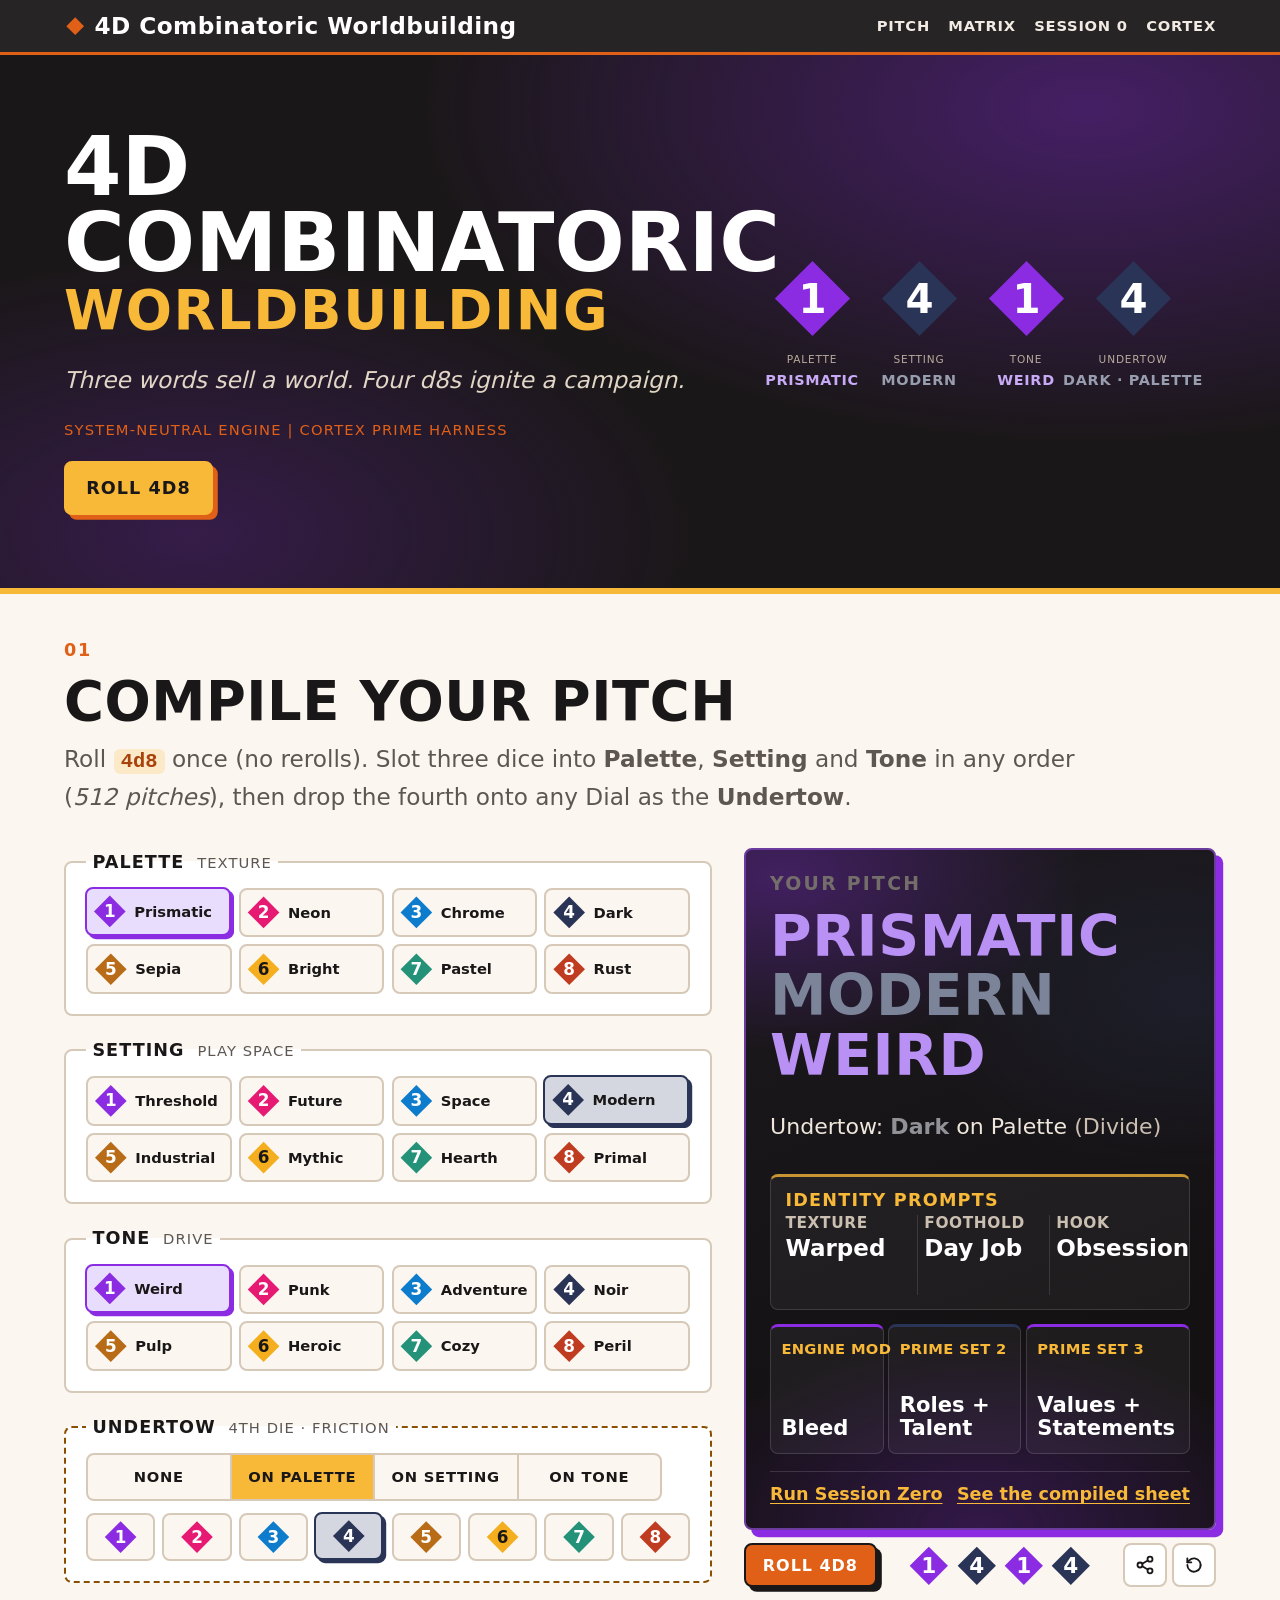
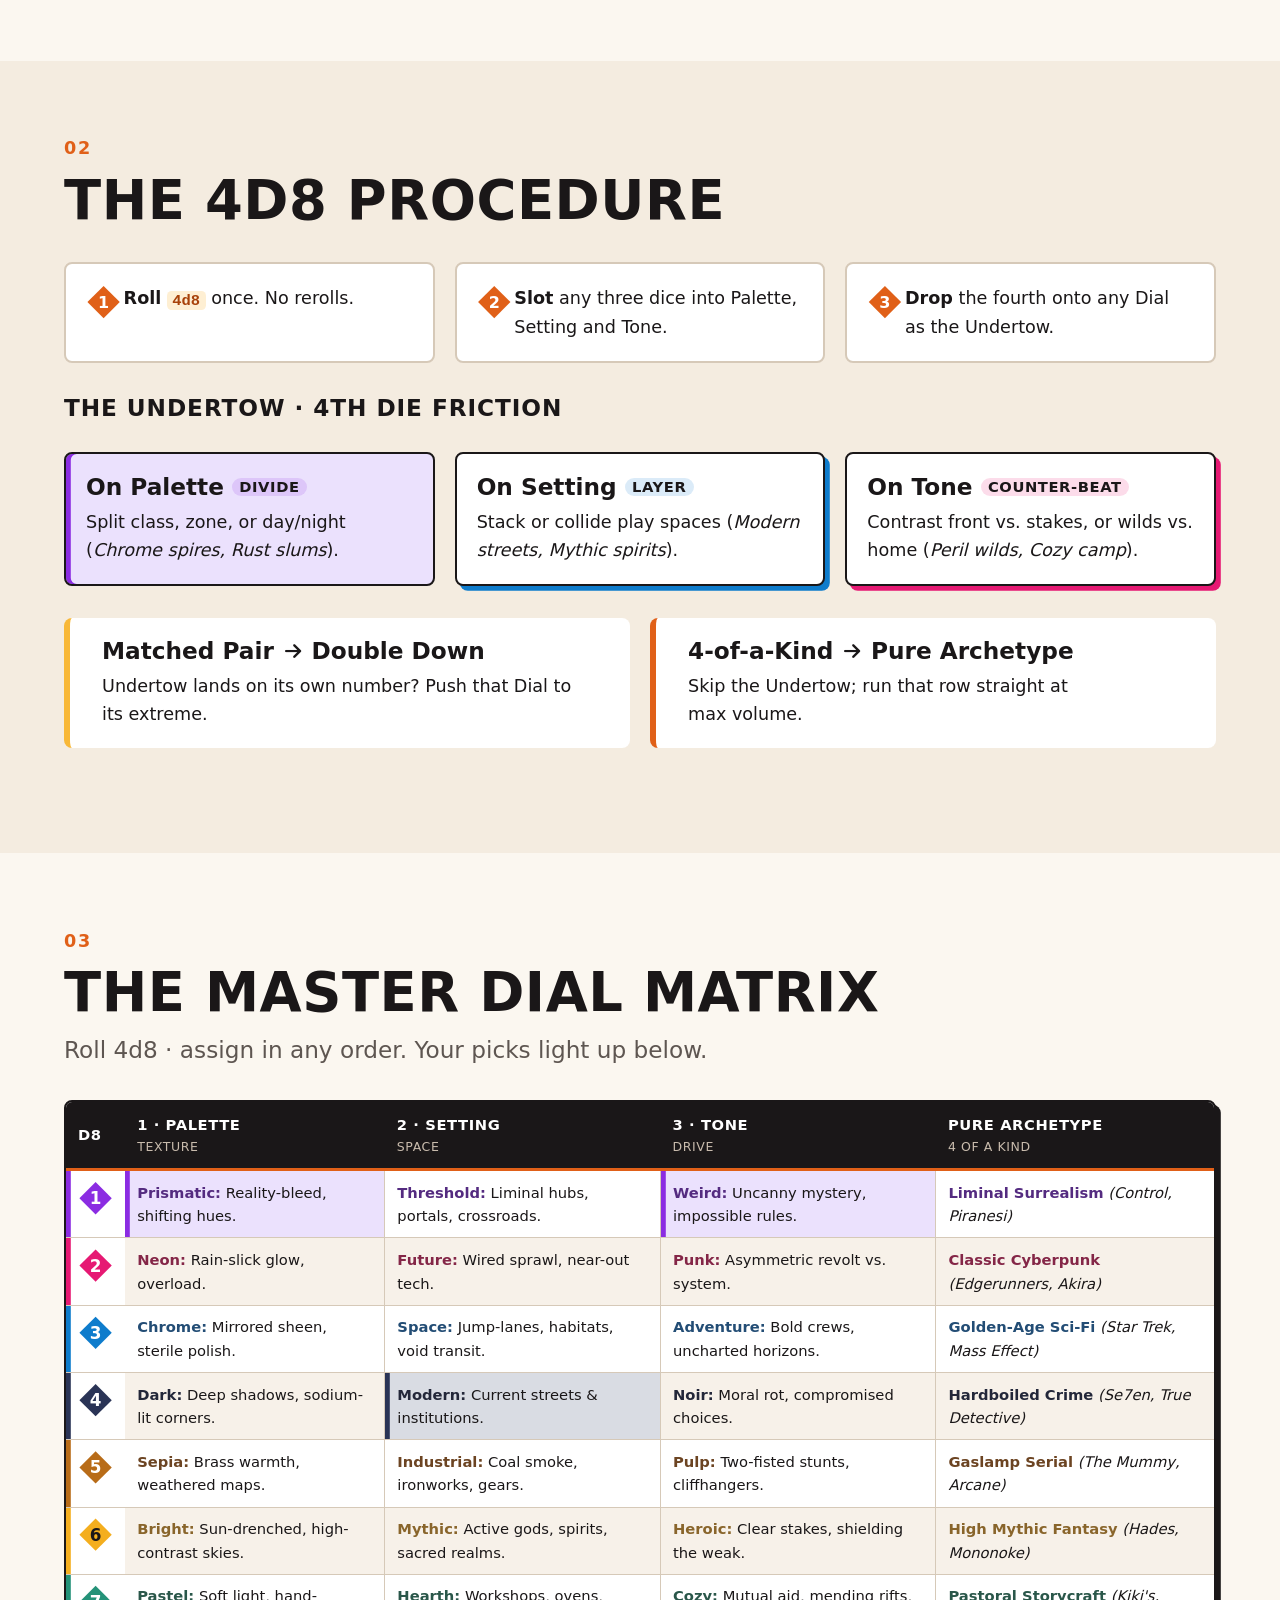
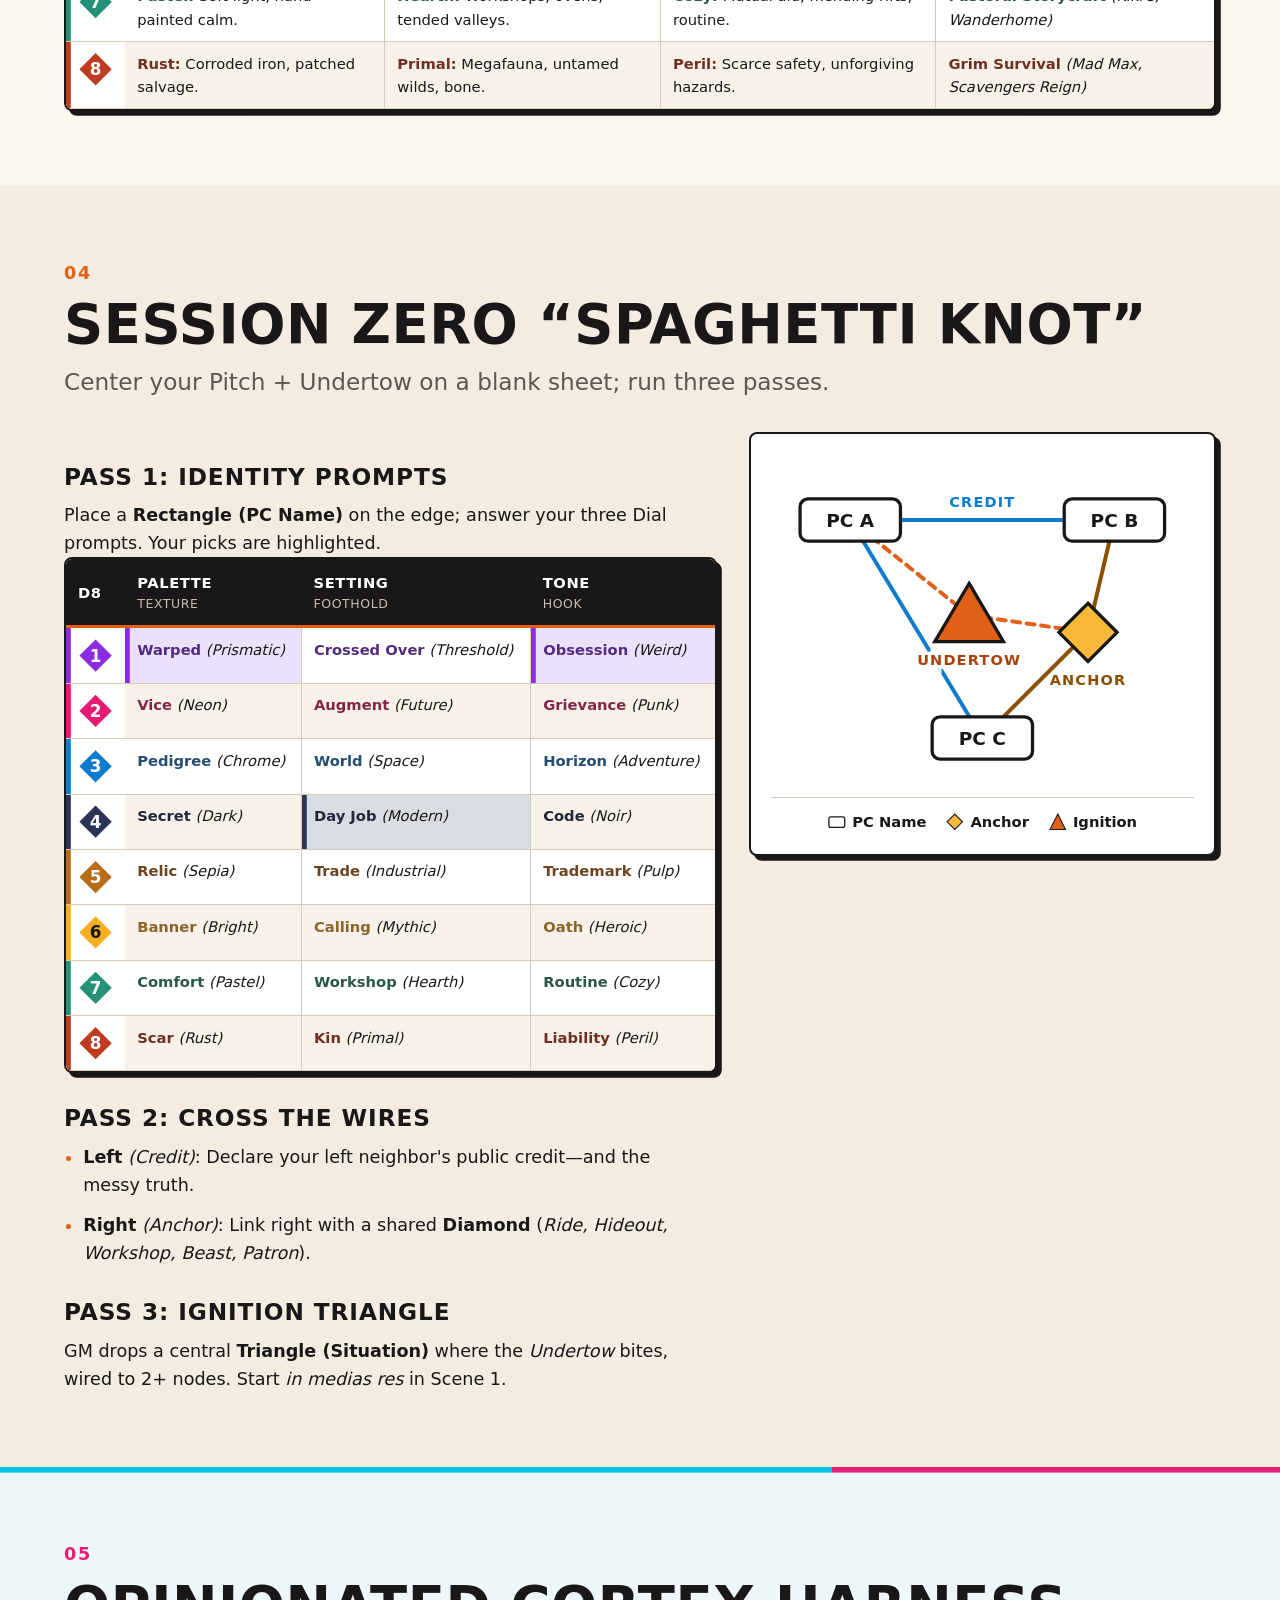
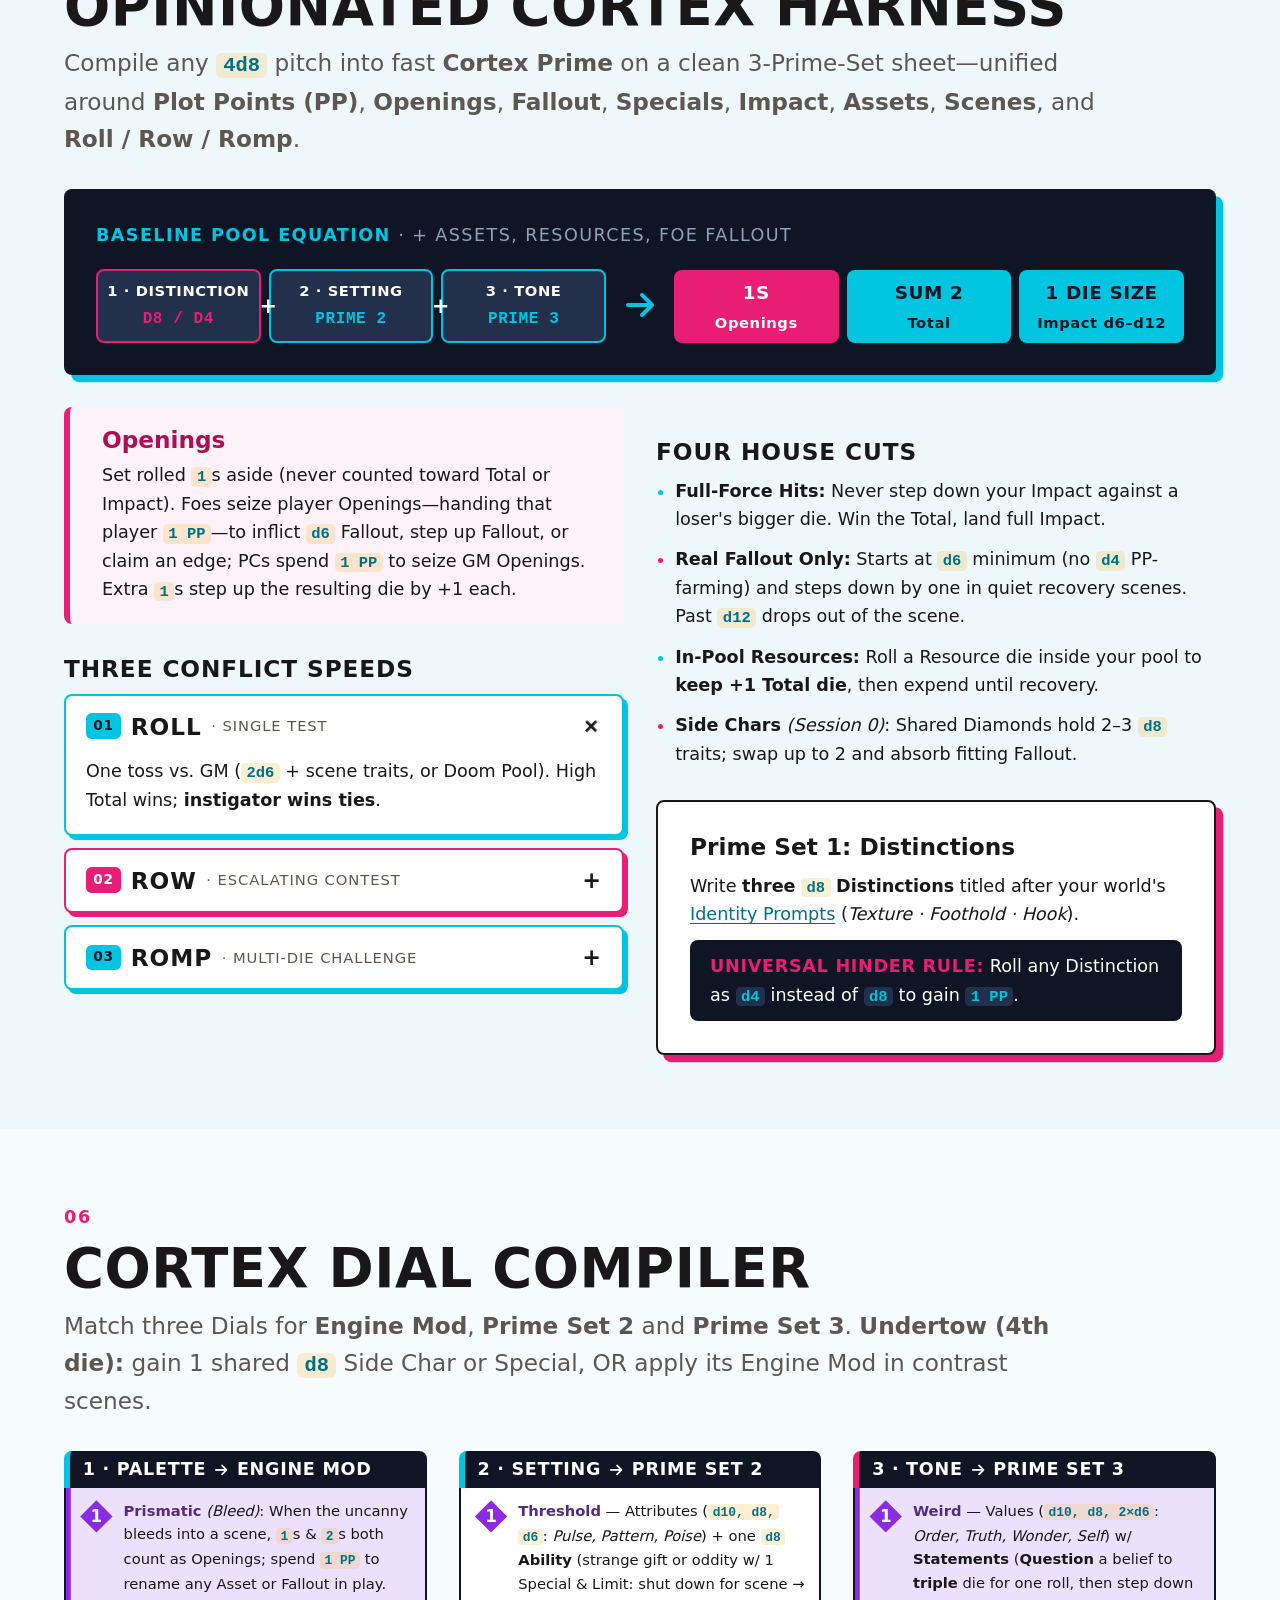
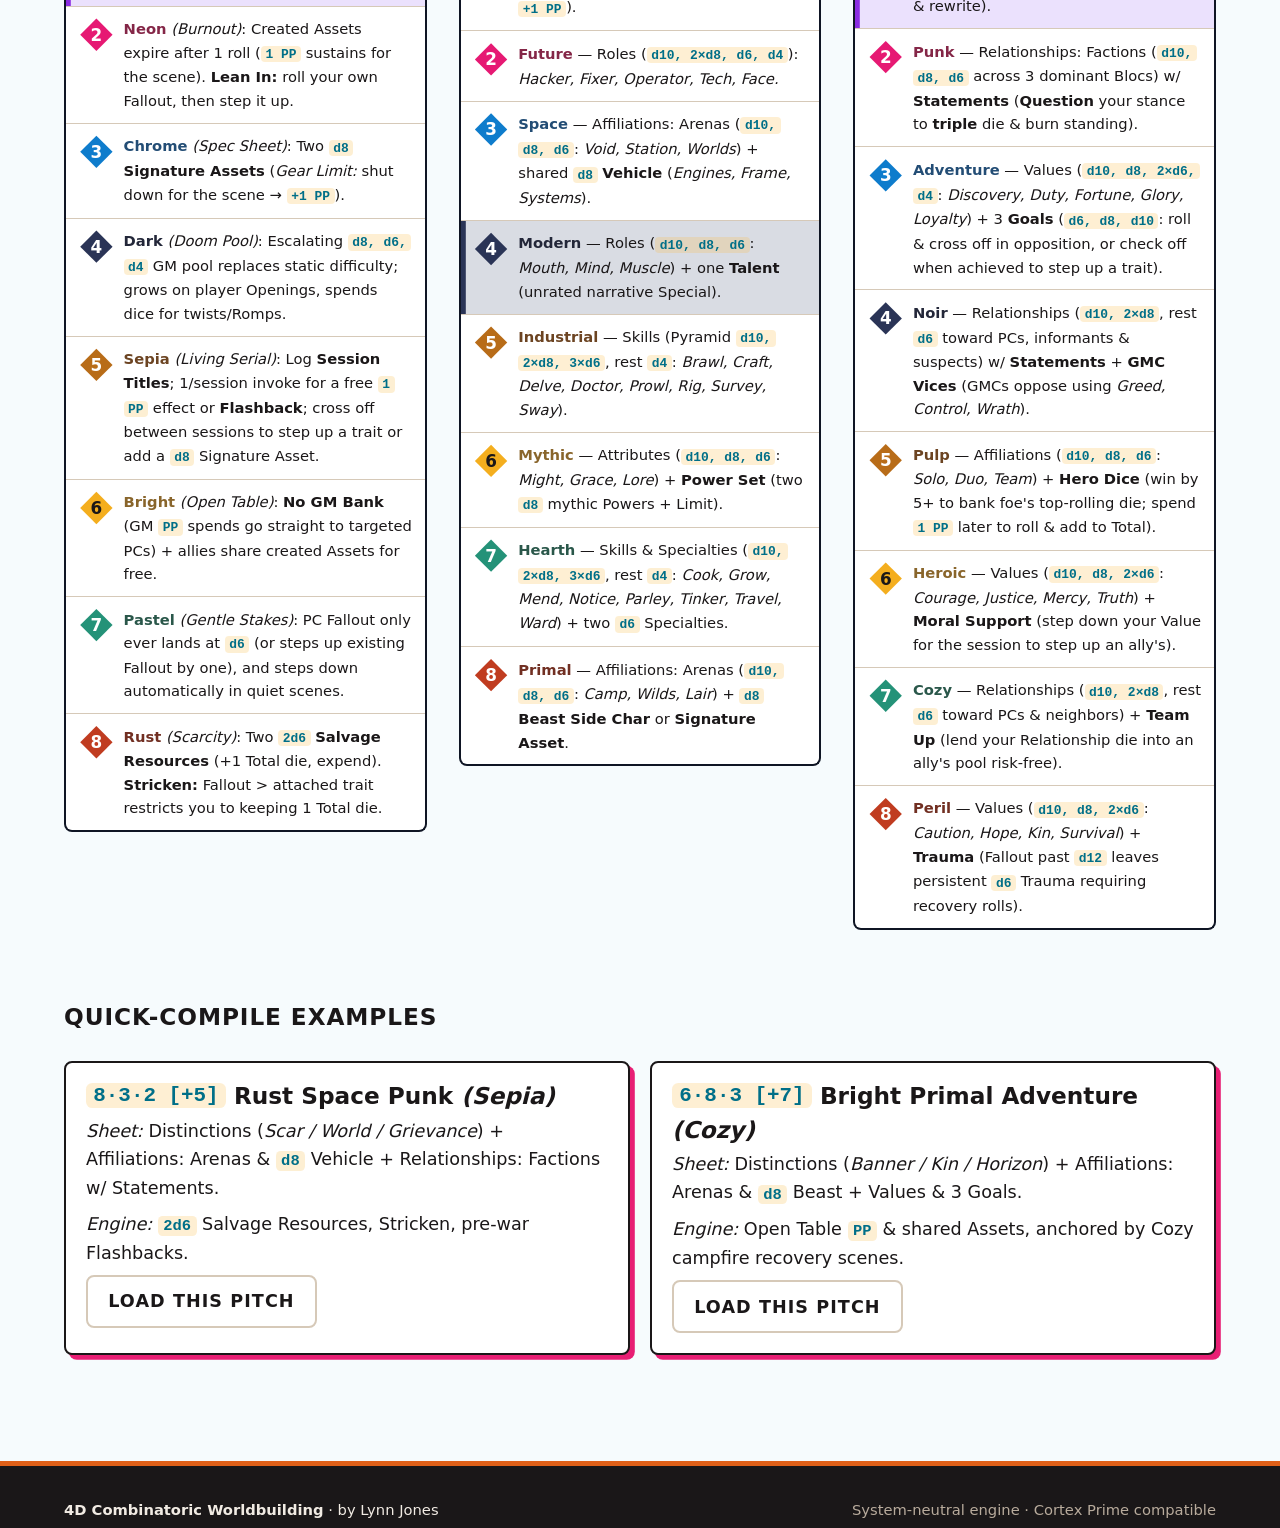
==== site/index.html @ abe67fc7 "Mobile typography and vocabulary cleanup" ====
<!DOCTYPE html>
<html lang="en">
<head>
  <meta charset="utf-8">
  <meta name="viewport" content="width=device-width, initial-scale=1">
  <title>4D Combinatoric Worldbuilding</title>
  <meta name="description" content="Roll 4d8, compile a three-word world pitch, entangle your cast at Session Zero, and turn it into a Cortex Prime character sheet.">
  <meta name="color-scheme" content="light dark">
  <meta name="theme-color" content="#1a1718">
  <link rel="icon" href="favicon.svg" type="image/svg+xml">
  <link rel="stylesheet" href="fontawesome.css">
  <link rel="stylesheet" href="styles.css">
  <script src="app.js" type="module"></script>
</head>
<body>
  <svg class="sprite" aria-hidden="true" focusable="false">
    <symbol id="d8" viewBox="0 0 24 24">
      <polygon points="12,2.5 21.5,12 12,21.5 2.5,12" fill="currentColor"/>
    </symbol>
    <symbol id="icon-share" viewBox="0 0 24 24">
      <circle cx="18" cy="5" r="3" fill="none" stroke="currentColor" stroke-width="2.2"/>
      <circle cx="6" cy="12" r="3" fill="none" stroke="currentColor" stroke-width="2.2"/>
      <circle cx="18" cy="19" r="3" fill="none" stroke="currentColor" stroke-width="2.2"/>
      <line x1="8.7" y1="10.5" x2="15.3" y2="6.5" stroke="currentColor" stroke-width="2.2" stroke-linecap="round"/>
      <line x1="8.7" y1="13.5" x2="15.3" y2="17.5" stroke="currentColor" stroke-width="2.2" stroke-linecap="round"/>
    </symbol>
    <symbol id="icon-reset" viewBox="0 0 24 24">
      <path d="M4 12a8 8 0 1 0 2.3-5.6L4 8.8" fill="none" stroke="currentColor" stroke-width="2.2" stroke-linecap="round" stroke-linejoin="round"/>
      <polyline points="4 4 4 8.8 8.8 8.8" fill="none" stroke="currentColor" stroke-width="2.2" stroke-linecap="round" stroke-linejoin="round"/>
    </symbol>
  </svg>
  <a class="skip-link" href="#main">Skip to content</a>

  <header class="site-header">
    <div class="wrap site-header__inner">
      <a class="brand" href="#top" aria-label="4D Combinatoric Worldbuilding, back to top">
        <svg class="brand__mark" viewBox="0 0 24 24" aria-hidden="true" focusable="false"><use href="#d8"/></svg>
        <span class="brand__text">4D Combinatoric Worldbuilding</span>
      </a>
      <nav aria-label="Sections">
        <ul class="site-nav">
          <li><a href="#compile">Pitch</a></li>
          <li><a href="#matrix">Matrix</a></li>
          <li><a href="#session-zero">Session 0</a></li>
          <li><a href="#cortex">Cortex</a></li>
        </ul>
      </nav>
    </div>
  </header>

  <main id="main">
    <section class="hero" id="top" aria-labelledby="hero-title">
      <div class="wrap hero__inner">
        <div class="hero__copy">
          <h1 id="hero-title"><span class="hero__big">4D Combinatoric</span> <span class="hero__sub">Worldbuilding</span></h1>
          <p class="hero__lede">Three words sell a world. Four d8s ignite a campaign.</p>
          <p class="hero__meta">System-neutral engine <span aria-hidden="true">|</span> Cortex Prime harness</p>
          <p>
            <button type="button" class="button button--gold" id="hero-roll" data-requires-js hidden>Roll 4d8</button>
            <noscript><a class="button button--gold" href="#compile">Roll 4d8</a></noscript>
          </p>
        </div>
        <div class="hero__dice" id="hero-dice" aria-hidden="true">
          <figure class="hero-die hero-die--p" data-hero-slot="0" data-d="1">
            <svg viewBox="0 0 24 24" aria-hidden="true" focusable="false"><use href="#d8"/><text x="12" y="15.67" text-anchor="middle">1</text></svg>
            <figcaption><span class="hero-die__role">Palette</span><span class="hero-die__val">Prismatic</span></figcaption>
          </figure>
          <figure class="hero-die hero-die--s" data-hero-slot="1" data-d="3">
            <svg viewBox="0 0 24 24" aria-hidden="true" focusable="false"><use href="#d8"/><text x="12" y="15.67" text-anchor="middle">3</text></svg>
            <figcaption><span class="hero-die__role">Setting</span><span class="hero-die__val">Space</span></figcaption>
          </figure>
          <figure class="hero-die hero-die--t" data-hero-slot="2" data-d="2">
            <svg viewBox="0 0 24 24" aria-hidden="true" focusable="false"><use href="#d8"/><text x="12" y="15.67" text-anchor="middle">2</text></svg>
            <figcaption><span class="hero-die__role">Tone</span><span class="hero-die__val">Punk</span></figcaption>
          </figure>
          <figure class="hero-die hero-die--u" data-hero-slot="3" data-d="6">
            <svg viewBox="0 0 24 24" aria-hidden="true" focusable="false"><use href="#d8"/><text x="12" y="15.67" text-anchor="middle">6</text></svg>
            <figcaption><span class="hero-die__role">Undertow</span><span class="hero-die__val">Mythic</span></figcaption>
          </figure>
        </div>
      </div>
    </section>

    <section class="band" id="compile" aria-labelledby="compile-title">
      <div class="wrap">
        <header class="section-head">
          <p class="section-head__num" aria-hidden="true">01</p>
          <h2 id="compile-title">Compile your pitch</h2>
          <p class="section-head__lede" id="compile-help">Roll <code>4d8</code> once (no rerolls). Slot three dice into <strong>Palette</strong>, <strong>Setting</strong> and <strong>Tone</strong> in any order (<em>512 pitches</em>), then drop the fourth onto any Dial as the <strong>Undertow</strong>.</p>
        </header>

        <div class="compile-grid">
          <aside class="pitch-stage" id="pitch-stage" aria-labelledby="pitch-heading">
            <div class="pitch-card">
              <div class="pitch-card__top">
                <p class="eyebrow">Your pitch</p>
                <span class="share-toast" id="share-toast" role="status" aria-live="polite" hidden>Link copied</span>
              </div>

              <h3 class="pitch-title" id="pitch-heading" tabindex="-1">
                <span class="slot" data-dial="p"><span class="ph" data-ph="p">Palette</span><span class="reveal" data-p="1">Prismatic</span><span class="reveal" data-p="2">Neon</span><span class="reveal" data-p="3">Chrome</span><span class="reveal" data-p="4">Dark</span><span class="reveal" data-p="5">Sepia</span><span class="reveal" data-p="6">Bright</span><span class="reveal" data-p="7">Pastel</span><span class="reveal" data-p="8">Rust</span></span>
                <span class="slot" data-dial="s"><span class="ph" data-ph="s">Setting</span><span class="reveal" data-s="1">Threshold</span><span class="reveal" data-s="2">Future</span><span class="reveal" data-s="3">Space</span><span class="reveal" data-s="4">Modern</span><span class="reveal" data-s="5">Industrial</span><span class="reveal" data-s="6">Mythic</span><span class="reveal" data-s="7">Hearth</span><span class="reveal" data-s="8">Primal</span></span>
                <span class="slot" data-dial="t"><span class="ph" data-ph="t">Tone</span><span class="reveal" data-t="1">Weird</span><span class="reveal" data-t="2">Punk</span><span class="reveal" data-t="3">Adventure</span><span class="reveal" data-t="4">Noir</span><span class="reveal" data-t="5">Pulp</span><span class="reveal" data-t="6">Heroic</span><span class="reveal" data-t="7">Cozy</span><span class="reveal" data-t="8">Peril</span></span>
              </h3>

              <div class="pitch-meta-slot" id="pitch-status" role="status">
                <p class="pitch-undertow"><span class="ph" data-ph="ud">No Undertow yet.</span><span class="reveal-wrap">Undertow: <span class="reveal" data-ud="p"><strong><span class="ph" data-ph="u">pick a number</span><span class="reveal" data-u="1">Prismatic</span><span class="reveal" data-u="2">Neon</span><span class="reveal" data-u="3">Chrome</span><span class="reveal" data-u="4">Dark</span><span class="reveal" data-u="5">Sepia</span><span class="reveal" data-u="6">Bright</span><span class="reveal" data-u="7">Pastel</span><span class="reveal" data-u="8">Rust</span></strong> on Palette <span class="muted">(Divide)</span></span><span class="reveal" data-ud="s"><strong><span class="ph" data-ph="u">pick a number</span><span class="reveal" data-u="1">Threshold</span><span class="reveal" data-u="2">Future</span><span class="reveal" data-u="3">Space</span><span class="reveal" data-u="4">Modern</span><span class="reveal" data-u="5">Industrial</span><span class="reveal" data-u="6">Mythic</span><span class="reveal" data-u="7">Hearth</span><span class="reveal" data-u="8">Primal</span></strong> on Setting <span class="muted">(Layer)</span></span><span class="reveal" data-ud="t"><strong><span class="ph" data-ph="u">pick a number</span><span class="reveal" data-u="1">Weird</span><span class="reveal" data-u="2">Punk</span><span class="reveal" data-u="3">Adventure</span><span class="reveal" data-u="4">Noir</span><span class="reveal" data-u="5">Pulp</span><span class="reveal" data-u="6">Heroic</span><span class="reveal" data-u="7">Cozy</span><span class="reveal" data-u="8">Peril</span></strong> on Tone <span class="muted">(Counter-Beat)</span></span></span></p>
                <p class="status-msg" data-status="deep"><strong>Matched Pair <i class="fas fa-arrow-right" aria-hidden="true"></i><span class="visually-hidden">becomes</span> Double Down.</strong> Push that Dial to its extreme.</p>
                <p class="status-msg" data-status="archetype"><strong>4-of-a-Kind <i class="fas fa-arrow-right" aria-hidden="true"></i><span class="visually-hidden">becomes</span> Pure Archetype.</strong> Run the row at max volume.</p>
              </div>

              <dl class="pitch-facts">
                <div><dt>Identity prompts</dt><dd>
                  <span class="fact"><span class="muted">Texture</span> <span class="ph" data-ph="p">—</span><span class="reveal" data-p="1">Warped</span><span class="reveal" data-p="2">Vice</span><span class="reveal" data-p="3">Pedigree</span><span class="reveal" data-p="4">Secret</span><span class="reveal" data-p="5">Relic</span><span class="reveal" data-p="6">Banner</span><span class="reveal" data-p="7">Comfort</span><span class="reveal" data-p="8">Scar</span></span>
                  <span class="fact"><span class="muted">Foothold</span> <span class="ph" data-ph="s">—</span><span class="reveal" data-s="1">Crossed Over</span><span class="reveal" data-s="2">Augment</span><span class="reveal" data-s="3">World</span><span class="reveal" data-s="4">Day Job</span><span class="reveal" data-s="5">Trade</span><span class="reveal" data-s="6">Calling</span><span class="reveal" data-s="7">Workshop</span><span class="reveal" data-s="8">Kin</span></span>
                  <span class="fact"><span class="muted">Hook</span> <span class="ph" data-ph="t">—</span><span class="reveal" data-t="1">Obsession</span><span class="reveal" data-t="2">Grievance</span><span class="reveal" data-t="3">Horizon</span><span class="reveal" data-t="4">Code</span><span class="reveal" data-t="5">Trademark</span><span class="reveal" data-t="6">Oath</span><span class="reveal" data-t="7">Routine</span><span class="reveal" data-t="8">Liability</span></span>
                </dd></div>
                <div><dt>Engine Mod</dt><dd><span class="ph" data-ph="p">—</span><span class="reveal" data-p="1">Bleed</span><span class="reveal" data-p="2">Burnout</span><span class="reveal" data-p="3">Spec Sheet</span><span class="reveal" data-p="4">Doom Pool</span><span class="reveal" data-p="5">Living Serial</span><span class="reveal" data-p="6">Open Table</span><span class="reveal" data-p="7">Gentle Stakes</span><span class="reveal" data-p="8">Scarcity</span></dd></div>
                <div><dt>Prime Set 2</dt><dd><span class="ph" data-ph="s">—</span><span class="reveal" data-s="1">Attributes + Ability</span><span class="reveal" data-s="2">Roles</span><span class="reveal" data-s="3">Affiliations: Arenas</span><span class="reveal" data-s="4">Roles + Talent</span><span class="reveal" data-s="5">Skills</span><span class="reveal" data-s="6">Attributes + Powers</span><span class="reveal" data-s="7">Skills &amp; Specialties</span><span class="reveal" data-s="8">Affiliations: Arenas</span></dd></div>
                <div><dt>Prime Set 3</dt><dd><span class="ph" data-ph="t">—</span><span class="reveal" data-t="1">Values + Statements</span><span class="reveal" data-t="2">Relationships: Factions</span><span class="reveal" data-t="3">Values + Goals</span><span class="reveal" data-t="4">Relationships + Vices</span><span class="reveal" data-t="5">Affiliations + Hero Dice</span><span class="reveal" data-t="6">Values + Moral Support</span><span class="reveal" data-t="7">Relationships + Team Up</span><span class="reveal" data-t="8">Values + Trauma</span></dd></div>
              </dl>

              <p class="pitch-links"><a href="#session-zero">Run Session Zero</a> <a href="#dial-compiler">See the compiled sheet</a></p>
            </div>

            <div class="roll-bar" data-requires-js hidden>
              <button type="button" class="button button--accent" id="roll">Roll 4d8</button>
              <output class="dice-tray" id="roll-result" for="roll hero-roll" aria-live="polite"></output>
              <div class="icon-actions">
                <button type="submit" form="compiler" class="icon-btn" id="share-pitch" aria-label="Share link to pitch" title="Share link to pitch">
                  <svg viewBox="0 0 24 24" aria-hidden="true" focusable="false"><use href="#icon-share"/></svg>
                </button>
                <button type="reset" form="compiler" class="icon-btn" id="reset-pitch" aria-label="Reset dials" title="Reset dials">
                  <svg viewBox="0 0 24 24" aria-hidden="true" focusable="false"><use href="#icon-reset"/></svg>
                </button>
              </div>
            </div>
          </aside>

          <form class="pickers" id="compiler" method="get" action="#compile" aria-describedby="compile-help">
            <noscript>
              <p class="note">Pick each Dial by hand below. The dice roller needs JavaScript.</p>
              <p class="form-actions">
                <button type="submit" class="icon-btn" aria-label="Share link to pitch" title="Share link to pitch">
                  <svg viewBox="0 0 24 24" aria-hidden="true" focusable="false"><use href="#icon-share"/></svg>
                </button>
                <button type="reset" class="icon-btn" aria-label="Reset dials" title="Reset dials">
                  <svg viewBox="0 0 24 24" aria-hidden="true" focusable="false"><use href="#icon-reset"/></svg>
                </button>
              </p>
            </noscript>

            <fieldset class="dial" data-dial="p">
              <legend><span class="dial__name">Palette</span> <span class="dial__hint">Texture</span></legend>
              <div class="chips">
                <input class="visually-hidden" type="radio" name="palette" id="p1" value="1"><label class="chip" for="p1" data-d="1"><span class="chip__num">1</span><span class="chip__name">Prismatic</span></label>
                <input class="visually-hidden" type="radio" name="palette" id="p2" value="2"><label class="chip" for="p2" data-d="2"><span class="chip__num">2</span><span class="chip__name">Neon</span></label>
                <input class="visually-hidden" type="radio" name="palette" id="p3" value="3"><label class="chip" for="p3" data-d="3"><span class="chip__num">3</span><span class="chip__name">Chrome</span></label>
                <input class="visually-hidden" type="radio" name="palette" id="p4" value="4"><label class="chip" for="p4" data-d="4"><span class="chip__num">4</span><span class="chip__name">Dark</span></label>
                <input class="visually-hidden" type="radio" name="palette" id="p5" value="5"><label class="chip" for="p5" data-d="5"><span class="chip__num">5</span><span class="chip__name">Sepia</span></label>
                <input class="visually-hidden" type="radio" name="palette" id="p6" value="6"><label class="chip" for="p6" data-d="6"><span class="chip__num">6</span><span class="chip__name">Bright</span></label>
                <input class="visually-hidden" type="radio" name="palette" id="p7" value="7"><label class="chip" for="p7" data-d="7"><span class="chip__num">7</span><span class="chip__name">Pastel</span></label>
                <input class="visually-hidden" type="radio" name="palette" id="p8" value="8"><label class="chip" for="p8" data-d="8"><span class="chip__num">8</span><span class="chip__name">Rust</span></label>
              </div>
            </fieldset>

            <fieldset class="dial" data-dial="s">
              <legend><span class="dial__name">Setting</span> <span class="dial__hint">Play space</span></legend>
              <div class="chips">
                <input class="visually-hidden" type="radio" name="setting" id="s1" value="1"><label class="chip" for="s1" data-d="1"><span class="chip__num">1</span><span class="chip__name">Threshold</span></label>
                <input class="visually-hidden" type="radio" name="setting" id="s2" value="2"><label class="chip" for="s2" data-d="2"><span class="chip__num">2</span><span class="chip__name">Future</span></label>
                <input class="visually-hidden" type="radio" name="setting" id="s3" value="3"><label class="chip" for="s3" data-d="3"><span class="chip__num">3</span><span class="chip__name">Space</span></label>
                <input class="visually-hidden" type="radio" name="setting" id="s4" value="4"><label class="chip" for="s4" data-d="4"><span class="chip__num">4</span><span class="chip__name">Modern</span></label>
                <input class="visually-hidden" type="radio" name="setting" id="s5" value="5"><label class="chip" for="s5" data-d="5"><span class="chip__num">5</span><span class="chip__name">Industrial</span></label>
                <input class="visually-hidden" type="radio" name="setting" id="s6" value="6"><label class="chip" for="s6" data-d="6"><span class="chip__num">6</span><span class="chip__name">Mythic</span></label>
                <input class="visually-hidden" type="radio" name="setting" id="s7" value="7"><label class="chip" for="s7" data-d="7"><span class="chip__num">7</span><span class="chip__name">Hearth</span></label>
                <input class="visually-hidden" type="radio" name="setting" id="s8" value="8"><label class="chip" for="s8" data-d="8"><span class="chip__num">8</span><span class="chip__name">Primal</span></label>
              </div>
            </fieldset>

            <fieldset class="dial" data-dial="t">
              <legend><span class="dial__name">Tone</span> <span class="dial__hint">Drive</span></legend>
              <div class="chips">
                <input class="visually-hidden" type="radio" name="tone" id="t1" value="1"><label class="chip" for="t1" data-d="1"><span class="chip__num">1</span><span class="chip__name">Weird</span></label>
                <input class="visually-hidden" type="radio" name="tone" id="t2" value="2"><label class="chip" for="t2" data-d="2"><span class="chip__num">2</span><span class="chip__name">Punk</span></label>
                <input class="visually-hidden" type="radio" name="tone" id="t3" value="3"><label class="chip" for="t3" data-d="3"><span class="chip__num">3</span><span class="chip__name">Adventure</span></label>
                <input class="visually-hidden" type="radio" name="tone" id="t4" value="4"><label class="chip" for="t4" data-d="4"><span class="chip__num">4</span><span class="chip__name">Noir</span></label>
                <input class="visually-hidden" type="radio" name="tone" id="t5" value="5"><label class="chip" for="t5" data-d="5"><span class="chip__num">5</span><span class="chip__name">Pulp</span></label>
                <input class="visually-hidden" type="radio" name="tone" id="t6" value="6"><label class="chip" for="t6" data-d="6"><span class="chip__num">6</span><span class="chip__name">Heroic</span></label>
                <input class="visually-hidden" type="radio" name="tone" id="t7" value="7"><label class="chip" for="t7" data-d="7"><span class="chip__num">7</span><span class="chip__name">Cozy</span></label>
                <input class="visually-hidden" type="radio" name="tone" id="t8" value="8"><label class="chip" for="t8" data-d="8"><span class="chip__num">8</span><span class="chip__name">Peril</span></label>
              </div>
            </fieldset>

            <fieldset class="dial dial--undertow">
              <legend><span class="dial__name">Undertow</span> <span class="dial__hint">4th die · friction</span></legend>
              <div class="segmented">
                <input class="visually-hidden" type="radio" name="undertow-dial" id="ud-none" value="none" checked>
                <label for="ud-none">None</label>
                <input class="visually-hidden" type="radio" name="undertow-dial" id="ud-p" value="palette">
                <label for="ud-p">On Palette</label>
                <input class="visually-hidden" type="radio" name="undertow-dial" id="ud-s" value="setting">
                <label for="ud-s">On Setting</label>
                <input class="visually-hidden" type="radio" name="undertow-dial" id="ud-t" value="tone">
                <label for="ud-t">On Tone</label>
              </div>
              <div class="chips chips--numbers">
                <input class="visually-hidden" type="radio" name="undertow" id="u1" value="1"><label class="chip chip--num" for="u1" data-d="1" aria-label="Undertow die 1"><span class="chip__num">1</span></label><input class="visually-hidden" type="radio" name="undertow" id="u2" value="2"><label class="chip chip--num" for="u2" data-d="2" aria-label="Undertow die 2"><span class="chip__num">2</span></label><input class="visually-hidden" type="radio" name="undertow" id="u3" value="3"><label class="chip chip--num" for="u3" data-d="3" aria-label="Undertow die 3"><span class="chip__num">3</span></label><input class="visually-hidden" type="radio" name="undertow" id="u4" value="4"><label class="chip chip--num" for="u4" data-d="4" aria-label="Undertow die 4"><span class="chip__num">4</span></label><input class="visually-hidden" type="radio" name="undertow" id="u5" value="5"><label class="chip chip--num" for="u5" data-d="5" aria-label="Undertow die 5"><span class="chip__num">5</span></label><input class="visually-hidden" type="radio" name="undertow" id="u6" value="6"><label class="chip chip--num" for="u6" data-d="6" aria-label="Undertow die 6"><span class="chip__num">6</span></label><input class="visually-hidden" type="radio" name="undertow" id="u7" value="7"><label class="chip chip--num" for="u7" data-d="7" aria-label="Undertow die 7"><span class="chip__num">7</span></label><input class="visually-hidden" type="radio" name="undertow" id="u8" value="8"><label class="chip chip--num" for="u8" data-d="8" aria-label="Undertow die 8"><span class="chip__num">8</span></label>
              </div>
            </fieldset>
          </form>
        </div>
      </div>
    </section>

    <section class="band band--alt" id="procedure" aria-labelledby="procedure-title">
      <div class="wrap">
        <header class="section-head">
          <p class="section-head__num" aria-hidden="true">02</p>
          <h2 id="procedure-title">The 4d8 procedure</h2>
        </header>
        <ol class="steps">
          <li><strong>Roll</strong> <code>4d8</code> once. No rerolls.</li>
          <li><strong>Slot</strong> any three dice into Palette, Setting and Tone.</li>
          <li><strong>Drop</strong> the fourth onto any Dial as the Undertow.</li>
        </ol>

        <h3 class="subhead">The Undertow · 4th die friction</h3>
        <div class="cards cards--3">
          <article class="card mode hl" data-ud="p" data-d="1">
            <h4>On Palette <span class="tag">Divide</span></h4>
            <p>Split class, zone, or day/night (<em>Chrome spires, Rust slums</em>).</p>
          </article>
          <article class="card mode hl" data-ud="s" data-d="3">
            <h4>On Setting <span class="tag">Layer</span></h4>
            <p>Stack or collide play spaces (<em>Modern streets, Mythic spirits</em>).</p>
          </article>
          <article class="card mode hl" data-ud="t" data-d="2">
            <h4>On Tone <span class="tag">Counter-Beat</span></h4>
            <p>Contrast front vs. stakes, or wilds vs. home (<em>Peril wilds, Cozy camp</em>).</p>
          </article>
        </div>

        <div class="cards cards--2">
          <div class="callout callout--gold">
            <h3>Matched Pair <i class="fas fa-arrow-right" aria-hidden="true"></i><span class="visually-hidden">becomes</span> Double Down</h3>
            <p>Undertow lands on its own number? Push that Dial to its extreme.</p>
          </div>
          <div class="callout callout--vermilion">
            <h3>4-of-a-Kind <i class="fas fa-arrow-right" aria-hidden="true"></i><span class="visually-hidden">becomes</span> Pure Archetype</h3>
            <p>Skip the Undertow; run that row straight at max volume.</p>
          </div>
        </div>
      </div>
    </section>

    <section class="band" id="matrix" aria-labelledby="matrix-title">
      <div class="wrap">
        <header class="section-head">
          <p class="section-head__num" aria-hidden="true">03</p>
          <h2 id="matrix-title">The Master Dial Matrix</h2>
          <p class="section-head__lede">Roll 4d8 · assign in any order. Your picks light up below.</p>
        </header>
        <section class="table-scroll" aria-labelledby="matrix-caption" tabindex="0">
          <table class="matrix">
            <caption id="matrix-caption" class="visually-hidden">Master Dial Matrix: each d8 result for Palette, Setting and Tone, plus the pure archetype for four of a kind</caption>
            <thead>
              <tr>
                <th scope="col">d8</th>
                <th scope="col">1 · Palette <span class="th-hint">Texture</span></th>
                <th scope="col">2 · Setting <span class="th-hint">Space</span></th>
                <th scope="col">3 · Tone <span class="th-hint">Drive</span></th>
                <th scope="col">Pure Archetype <span class="th-hint">4 of a kind</span></th>
              </tr>
            </thead>
            <tbody>
            <tr>
              <th scope="row" data-d="1"><span class="die">1</span></th>
              <td class="hl" data-p="1" data-d="1"><strong>Prismatic:</strong> Reality-bleed, shifting hues.</td>
              <td class="hl" data-s="1" data-d="1"><strong>Threshold:</strong> Liminal hubs, portals, crossroads.</td>
              <td class="hl" data-t="1" data-d="1"><strong>Weird:</strong> Uncanny mystery, impossible rules.</td>
              <td class="hl arch" data-a="1" data-d="1"><strong>Liminal Surrealism</strong> <em>(Control, Piranesi)</em></td>
            </tr>
            <tr>
              <th scope="row" data-d="2"><span class="die">2</span></th>
              <td class="hl" data-p="2" data-d="2"><strong>Neon:</strong> Rain-slick glow, overload.</td>
              <td class="hl" data-s="2" data-d="2"><strong>Future:</strong> Wired sprawl, near-out tech.</td>
              <td class="hl" data-t="2" data-d="2"><strong>Punk:</strong> Asymmetric revolt vs. system.</td>
              <td class="hl arch" data-a="2" data-d="2"><strong>Classic Cyberpunk</strong> <em>(Edgerunners, Akira)</em></td>
            </tr>
            <tr>
              <th scope="row" data-d="3"><span class="die">3</span></th>
              <td class="hl" data-p="3" data-d="3"><strong>Chrome:</strong> Mirrored sheen, sterile polish.</td>
              <td class="hl" data-s="3" data-d="3"><strong>Space:</strong> Jump-lanes, habitats, void transit.</td>
              <td class="hl" data-t="3" data-d="3"><strong>Adventure:</strong> Bold crews, uncharted horizons.</td>
              <td class="hl arch" data-a="3" data-d="3"><strong>Golden-Age Sci-Fi</strong> <em>(Star Trek, Mass Effect)</em></td>
            </tr>
            <tr>
              <th scope="row" data-d="4"><span class="die">4</span></th>
              <td class="hl" data-p="4" data-d="4"><strong>Dark:</strong> Deep shadows, sodium-lit corners.</td>
              <td class="hl" data-s="4" data-d="4"><strong>Modern:</strong> Current streets &amp; institutions.</td>
              <td class="hl" data-t="4" data-d="4"><strong>Noir:</strong> Moral rot, compromised choices.</td>
              <td class="hl arch" data-a="4" data-d="4"><strong>Hardboiled Crime</strong> <em>(Se7en, True Detective)</em></td>
            </tr>
            <tr>
              <th scope="row" data-d="5"><span class="die">5</span></th>
              <td class="hl" data-p="5" data-d="5"><strong>Sepia:</strong> Brass warmth, weathered maps.</td>
              <td class="hl" data-s="5" data-d="5"><strong>Industrial:</strong> Coal smoke, ironworks, gears.</td>
              <td class="hl" data-t="5" data-d="5"><strong>Pulp:</strong> Two-fisted stunts, cliffhangers.</td>
              <td class="hl arch" data-a="5" data-d="5"><strong>Gaslamp Serial</strong> <em>(The Mummy, Arcane)</em></td>
            </tr>
            <tr>
              <th scope="row" data-d="6"><span class="die">6</span></th>
              <td class="hl" data-p="6" data-d="6"><strong>Bright:</strong> Sun-drenched, high-contrast skies.</td>
              <td class="hl" data-s="6" data-d="6"><strong>Mythic:</strong> Active gods, spirits, sacred realms.</td>
              <td class="hl" data-t="6" data-d="6"><strong>Heroic:</strong> Clear stakes, shielding the weak.</td>
              <td class="hl arch" data-a="6" data-d="6"><strong>High Mythic Fantasy</strong> <em>(Hades, Mononoke)</em></td>
            </tr>
            <tr>
              <th scope="row" data-d="7"><span class="die">7</span></th>
              <td class="hl" data-p="7" data-d="7"><strong>Pastel:</strong> Soft light, hand-painted calm.</td>
              <td class="hl" data-s="7" data-d="7"><strong>Hearth:</strong> Workshops, ovens, tended valleys.</td>
              <td class="hl" data-t="7" data-d="7"><strong>Cozy:</strong> Mutual aid, mending rifts, routine.</td>
              <td class="hl arch" data-a="7" data-d="7"><strong>Pastoral Storycraft</strong> <em>(Kiki&#x27;s, Wanderhome)</em></td>
            </tr>
            <tr>
              <th scope="row" data-d="8"><span class="die">8</span></th>
              <td class="hl" data-p="8" data-d="8"><strong>Rust:</strong> Corroded iron, patched salvage.</td>
              <td class="hl" data-s="8" data-d="8"><strong>Primal:</strong> Megafauna, untamed wilds, bone.</td>
              <td class="hl" data-t="8" data-d="8"><strong>Peril:</strong> Scarce safety, unforgiving hazards.</td>
              <td class="hl arch" data-a="8" data-d="8"><strong>Grim Survival</strong> <em>(Mad Max, Scavengers Reign)</em></td>
            </tr>
            </tbody>
          </table>
        </section>
      </div>
    </section>

    <section class="band band--alt" id="session-zero" aria-labelledby="session-zero-title">
      <div class="wrap">
        <header class="section-head">
          <p class="section-head__num" aria-hidden="true">04</p>
          <h2 id="session-zero-title">Session Zero “Spaghetti Knot”</h2>
          <p class="section-head__lede">Center your Pitch + Undertow on a blank sheet; run three passes.</p>
        </header>

        <div class="knot-grid">
          <div>
            <h3 class="subhead">Pass 1: Identity prompts</h3>
            <p>Place a <strong>Rectangle (PC Name)</strong> on the edge; answer your three Dial prompts. Your picks are highlighted.</p>
            <section class="table-scroll" aria-labelledby="prompts-caption" tabindex="0">
              <table class="matrix matrix--compact">
                <caption id="prompts-caption" class="visually-hidden">Identity prompts for each d8 result on each Dial</caption>
                <thead>
                  <tr><th scope="col">d8</th><th scope="col">Palette <span class="th-hint">Texture</span></th><th scope="col">Setting <span class="th-hint">Foothold</span></th><th scope="col">Tone <span class="th-hint">Hook</span></th></tr>
                </thead>
                <tbody>
            <tr>
              <th scope="row" data-d="1"><span class="die">1</span></th>
              <td class="hl" data-p="1" data-d="1"><strong>Warped</strong> <em>(Prismatic)</em></td>
              <td class="hl" data-s="1" data-d="1"><strong>Crossed Over</strong> <em>(Threshold)</em></td>
              <td class="hl" data-t="1" data-d="1"><strong>Obsession</strong> <em>(Weird)</em></td>
            </tr>
            <tr>
              <th scope="row" data-d="2"><span class="die">2</span></th>
              <td class="hl" data-p="2" data-d="2"><strong>Vice</strong> <em>(Neon)</em></td>
              <td class="hl" data-s="2" data-d="2"><strong>Augment</strong> <em>(Future)</em></td>
              <td class="hl" data-t="2" data-d="2"><strong>Grievance</strong> <em>(Punk)</em></td>
            </tr>
            <tr>
              <th scope="row" data-d="3"><span class="die">3</span></th>
              <td class="hl" data-p="3" data-d="3"><strong>Pedigree</strong> <em>(Chrome)</em></td>
              <td class="hl" data-s="3" data-d="3"><strong>World</strong> <em>(Space)</em></td>
              <td class="hl" data-t="3" data-d="3"><strong>Horizon</strong> <em>(Adventure)</em></td>
            </tr>
            <tr>
              <th scope="row" data-d="4"><span class="die">4</span></th>
              <td class="hl" data-p="4" data-d="4"><strong>Secret</strong> <em>(Dark)</em></td>
              <td class="hl" data-s="4" data-d="4"><strong>Day Job</strong> <em>(Modern)</em></td>
              <td class="hl" data-t="4" data-d="4"><strong>Code</strong> <em>(Noir)</em></td>
            </tr>
            <tr>
              <th scope="row" data-d="5"><span class="die">5</span></th>
              <td class="hl" data-p="5" data-d="5"><strong>Relic</strong> <em>(Sepia)</em></td>
              <td class="hl" data-s="5" data-d="5"><strong>Trade</strong> <em>(Industrial)</em></td>
              <td class="hl" data-t="5" data-d="5"><strong>Trademark</strong> <em>(Pulp)</em></td>
            </tr>
            <tr>
              <th scope="row" data-d="6"><span class="die">6</span></th>
              <td class="hl" data-p="6" data-d="6"><strong>Banner</strong> <em>(Bright)</em></td>
              <td class="hl" data-s="6" data-d="6"><strong>Calling</strong> <em>(Mythic)</em></td>
              <td class="hl" data-t="6" data-d="6"><strong>Oath</strong> <em>(Heroic)</em></td>
            </tr>
            <tr>
              <th scope="row" data-d="7"><span class="die">7</span></th>
              <td class="hl" data-p="7" data-d="7"><strong>Comfort</strong> <em>(Pastel)</em></td>
              <td class="hl" data-s="7" data-d="7"><strong>Workshop</strong> <em>(Hearth)</em></td>
              <td class="hl" data-t="7" data-d="7"><strong>Routine</strong> <em>(Cozy)</em></td>
            </tr>
            <tr>
              <th scope="row" data-d="8"><span class="die">8</span></th>
              <td class="hl" data-p="8" data-d="8"><strong>Scar</strong> <em>(Rust)</em></td>
              <td class="hl" data-s="8" data-d="8"><strong>Kin</strong> <em>(Primal)</em></td>
              <td class="hl" data-t="8" data-d="8"><strong>Liability</strong> <em>(Peril)</em></td>
            </tr>
                </tbody>
              </table>
            </section>

            <h3 class="subhead">Pass 2: Cross the wires</h3>
            <ul class="bullets">
              <li><strong>Left</strong> <em>(Credit)</em>: Declare your left neighbor's public credit—and the messy truth.</li>
              <li><strong>Right</strong> <em>(Anchor)</em>: Link right with a shared <strong>Diamond</strong> (<em>Ride, Hideout, Workshop, Beast, Patron</em>).</li>
            </ul>

            <h3 class="subhead">Pass 3: Ignition triangle</h3>
            <p>GM drops a central <strong>Triangle (Situation)</strong> where the <em>Undertow</em> bites, wired to 2+ nodes. Start <em>in medias res</em> in Scene 1.</p>
          </div>

          <figure class="knot-figure">
            <svg viewBox="0 0 320 260" role="img" aria-labelledby="knot-title knot-desc">
              <title id="knot-title">Spaghetti-knot map schematic</title>
              <desc id="knot-desc">PC A, PC B and PC C are linked by Credit wires. A shared Anchor diamond sits between PC B and PC C. A central Undertow triangle is wired to PC A and the Anchor.</desc>
              <g class="wire wire--credit">
                <line x1="60" y1="50" x2="260" y2="50"/>
                <line x1="60" y1="50" x2="160" y2="215"/>
              </g>
              <g class="wire wire--anchor">
                <line x1="260" y1="50" x2="240" y2="135"/>
                <line x1="240" y1="135" x2="160" y2="215"/>
              </g>
              <g class="wire wire--ignite">
                <line x1="150" y1="122" x2="60" y2="50"/>
                <line x1="150" y1="122" x2="240" y2="135"/>
              </g>
              <g class="node node--pc"><rect x="22" y="34" width="76" height="32" rx="6"/><text x="60" y="55">PC A</text></g>
              <g class="node node--pc"><rect x="222" y="34" width="76" height="32" rx="6"/><text x="260" y="55">PC B</text></g>
              <g class="node node--pc"><rect x="122" y="199" width="76" height="32" rx="6"/><text x="160" y="220">PC C</text></g>
              <g class="node node--anchor"><polygon points="240,113 262,135 240,157 218,135"/><text class="label" x="240" y="175">ANCHOR</text></g>
              <g class="node node--ignite"><polygon points="150,98 176,142 124,142"/><text class="label" x="150" y="160">UNDERTOW</text></g>
              <text class="label label--credit" x="160" y="40">CREDIT</text>
            </svg>
            <figcaption>
              <span><svg viewBox="0 0 20 14" aria-hidden="true"><rect x="1" y="1" width="18" height="12" rx="2"/></svg> PC Name</span>
              <span><svg viewBox="0 0 16 16" aria-hidden="true"><polygon points="8,1 15,8 8,15 1,8"/></svg> Anchor</span>
              <span><svg viewBox="0 0 16 16" aria-hidden="true"><polygon points="8,1 15,15 1,15"/></svg> Ignition</span>
            </figcaption>
          </figure>
        </div>
      </div>
    </section>

    <section class="band band--cortex" id="cortex" aria-labelledby="cortex-title">
      <div class="wrap">
        <header class="section-head">
          <p class="section-head__num" aria-hidden="true">05</p>
          <h2 id="cortex-title">Opinionated Cortex harness</h2>
          <p class="section-head__lede">Compile any <code>4d8</code> pitch into fast <strong>Cortex Prime</strong> on a clean 3-Prime-Set sheet—unified around <strong>Plot Points (PP)</strong>, <strong>Openings</strong>, <strong>Fallout</strong>, <strong>Specials</strong>, <strong>Impact</strong>, <strong>Assets</strong>, <strong>Scenes</strong>, and <strong>Roll / Row / Romp</strong>.</p>
        </header>

        <figure class="equation">
          <figcaption>Baseline pool equation <span class="muted">· + Assets, Resources, Foe Fallout</span></figcaption>
          <ol class="equation__terms">
            <li class="term term--magenta"><span>1 · Distinction</span><code>d8 / d4</code></li>
            <li class="term"><span>2 · Setting</span><code>Prime 2</code></li>
            <li class="term"><span>3 · Tone</span><code>Prime 3</code></li>
          </ol>
          <span class="equation__arrow"><i class="fas fa-arrow-right" aria-hidden="true"></i><span class="visually-hidden">gives</span></span>
          <ul class="equation__results">
            <li class="result result--magenta"><strong>1s</strong> Openings</li>
            <li class="result"><strong>Sum 2</strong> Total</li>
            <li class="result"><strong>1 die size</strong> Impact d6–d12</li>
          </ul>
        </figure>

        <div class="cortex-grid">
          <div>
            <div class="callout callout--magenta">
              <h3>Openings</h3>
              <p>Set rolled <code>1</code>s aside (never counted toward Total or Impact). Foes seize player Openings—handing that player <code>1 PP</code>—to inflict <code>d6</code> Fallout, step up Fallout, or claim an edge; PCs spend <code>1 PP</code> to seize GM Openings. Extra <code>1</code>s step up the resulting die by +1 each.</p>
            </div>

            <h3 class="subhead">Three conflict speeds</h3>
            <div class="speeds">
              <details class="speed" name="speed" open>
                <summary><span class="speed__num">01</span> Roll <span class="muted">· single test</span></summary>
                <p>One toss vs. GM (<code>2d6</code> + scene traits, or Doom Pool). High Total wins; <strong>instigator wins ties</strong>.</p>
              </details>
              <details class="speed speed--magenta" name="speed">
                <summary><span class="speed__num">02</span> Row <span class="muted">· escalating contest</span></summary>
                <p>Beat the lead Total to take control, or <strong>Concede</strong> on your terms (<code>+1 PP</code>). Failing inflicts winner's Impact as Fallout.</p>
              </details>
              <details class="speed" name="speed">
                <summary><span class="speed__num">03</span> Romp <span class="muted">· multi-die challenge</span></summary>
                <p>Roll vs. central <strong>Romp Pool</strong> (<code>4d8</code>). Win + Impact <strong>&gt;</strong> Romp die drops it; <strong>≤</strong> steps down smallest (<code>d4</code> gone). Romp acts last.</p>
              </details>
            </div>
          </div>

          <div>
            <h3 class="subhead">Four house cuts</h3>
            <ul class="bullets bullets--cortex">
              <li><strong>Full-Force Hits:</strong> Never step down your Impact against a loser's bigger die. Win the Total, land full Impact.</li>
              <li><strong>Real Fallout Only:</strong> Starts at <code>d6</code> minimum (no <code>d4</code> PP-farming) and steps down by one in quiet recovery scenes. Past <code>d12</code> drops out of the scene.</li>
              <li><strong>In-Pool Resources:</strong> Roll a Resource die inside your pool to <strong>keep +1 Total die</strong>, then expend until recovery.</li>
              <li><strong>Side Chars</strong> <em>(Session 0)</em>: Shared Diamonds hold 2–3 <code>d8</code> traits; swap up to 2 and absorb fitting Fallout.</li>
            </ul>

            <article class="feature feature--cortex">
              <h3>Prime Set 1: Distinctions</h3>
              <p>Write <strong>three</strong> <code>d8</code> <strong>Distinctions</strong> titled after your world's <a href="#session-zero">Identity Prompts</a> (<em>Texture · Foothold · Hook</em>).</p>
              <p class="core-loop core-loop--cortex"><strong>Universal Hinder rule:</strong> Roll any Distinction as <code>d4</code> instead of <code>d8</code> to gain <code>1 PP</code>.</p>
            </article>
          </div>
        </div>
      </div>
    </section>

    <section class="band band--cortex-alt" id="dial-compiler" aria-labelledby="dial-compiler-title">
      <div class="wrap">
        <header class="section-head">
          <p class="section-head__num" aria-hidden="true">06</p>
          <h2 id="dial-compiler-title">Cortex Dial Compiler</h2>
          <p class="section-head__lede">Match three Dials for <strong>Engine Mod</strong>, <strong>Prime Set 2</strong> and <strong>Prime Set 3</strong>. <strong>Undertow (4th die):</strong> gain 1 shared <code>d8</code> Side Char or Special, OR apply its Engine Mod in contrast scenes.</p>
        </header>

        <div class="compiler-grid">
          <section class="compiler-col" aria-labelledby="engine-title">
            <h3 id="engine-title" class="col-head col-head--cyan">1 · Palette <i class="fas fa-arrow-right" aria-hidden="true"></i><span class="visually-hidden">feeds</span> Engine Mod</h3>
            <ol class="ref-list">
              <li class="hl" data-p="1" data-d="1"><span class="die">1</span><p><strong>Prismatic</strong> <em>(Bleed)</em>: When the uncanny bleeds into a scene, <code>1</code>s &amp; <code>2</code>s both count as Openings; spend <code>1 PP</code> to rename any Asset or Fallout in play.</p></li>
              <li class="hl" data-p="2" data-d="2"><span class="die">2</span><p><strong>Neon</strong> <em>(Burnout)</em>: Created Assets expire after 1 roll (<code>1 PP</code> sustains for the scene). <strong>Lean In:</strong> roll your own Fallout, then step it up.</p></li>
              <li class="hl" data-p="3" data-d="3"><span class="die">3</span><p><strong>Chrome</strong> <em>(Spec Sheet)</em>: Two <code>d8</code> <strong>Signature Assets</strong> (<em>Gear Limit:</em> shut down for the scene → <code>+1 PP</code>).</p></li>
              <li class="hl" data-p="4" data-d="4"><span class="die">4</span><p><strong>Dark</strong> <em>(Doom Pool)</em>: Escalating <code>d8, d6, d4</code> GM pool replaces static difficulty; grows on player Openings, spends dice for twists/Romps.</p></li>
              <li class="hl" data-p="5" data-d="5"><span class="die">5</span><p><strong>Sepia</strong> <em>(Living Serial)</em>: Log <strong>Session Titles</strong>; 1/session invoke for a free <code>1 PP</code> effect or <strong>Flashback</strong>; cross off between sessions to step up a trait or add a <code>d8</code> Signature Asset.</p></li>
              <li class="hl" data-p="6" data-d="6"><span class="die">6</span><p><strong>Bright</strong> <em>(Open Table)</em>: <strong>No GM Bank</strong> (GM <code>PP</code> spends go straight to targeted PCs) + allies share created Assets for free.</p></li>
              <li class="hl" data-p="7" data-d="7"><span class="die">7</span><p><strong>Pastel</strong> <em>(Gentle Stakes)</em>: PC Fallout only ever lands at <code>d6</code> (or steps up existing Fallout by one), and steps down automatically in quiet scenes.</p></li>
              <li class="hl" data-p="8" data-d="8"><span class="die">8</span><p><strong>Rust</strong> <em>(Scarcity)</em>: Two <code>2d6</code> <strong>Salvage Resources</strong> (+1 Total die, expend). <strong>Stricken:</strong> Fallout &gt; attached trait restricts you to keeping 1 Total die.</p></li>
            </ol>
          </section>
          <section class="compiler-col" aria-labelledby="prime2-title">
            <h3 id="prime2-title" class="col-head col-head--cyan">2 · Setting <i class="fas fa-arrow-right" aria-hidden="true"></i><span class="visually-hidden">feeds</span> Prime Set 2</h3>
            <ol class="ref-list">
              <li class="hl" data-s="1" data-d="1"><span class="die">1</span><p><strong>Threshold</strong> — Attributes (<code>d10, d8, d6</code>: <em>Pulse, Pattern, Poise</em>) + one <code>d8</code> <strong>Ability</strong> (strange gift or oddity w/ 1 Special &amp; Limit: shut down for scene → <code>+1 PP</code>).</p></li>
              <li class="hl" data-s="2" data-d="2"><span class="die">2</span><p><strong>Future</strong> — Roles (<code>d10, 2×d8, d6, d4</code>): <em>Hacker, Fixer, Operator, Tech, Face.</em></p></li>
              <li class="hl" data-s="3" data-d="3"><span class="die">3</span><p><strong>Space</strong> — Affiliations: Arenas (<code>d10, d8, d6</code>: <em>Void, Station, Worlds</em>) + shared <code>d8</code> <strong>Vehicle</strong> (<em>Engines, Frame, Systems</em>).</p></li>
              <li class="hl" data-s="4" data-d="4"><span class="die">4</span><p><strong>Modern</strong> — Roles (<code>d10, d8, d6</code>: <em>Mouth, Mind, Muscle</em>) + one <strong>Talent</strong> (unrated narrative Special).</p></li>
              <li class="hl" data-s="5" data-d="5"><span class="die">5</span><p><strong>Industrial</strong> — Skills (Pyramid <code>d10, 2×d8, 3×d6</code>, rest <code>d4</code>: <em>Brawl, Craft, Delve, Doctor, Prowl, Rig, Survey, Sway</em>).</p></li>
              <li class="hl" data-s="6" data-d="6"><span class="die">6</span><p><strong>Mythic</strong> — Attributes (<code>d10, d8, d6</code>: <em>Might, Grace, Lore</em>) + <strong>Power Set</strong> (two <code>d8</code> mythic Powers + Limit).</p></li>
              <li class="hl" data-s="7" data-d="7"><span class="die">7</span><p><strong>Hearth</strong> — Skills &amp; Specialties (<code>d10, 2×d8, 3×d6</code>, rest <code>d4</code>: <em>Cook, Grow, Mend, Notice, Parley, Tinker, Travel, Ward</em>) + two <code>d6</code> Specialties.</p></li>
              <li class="hl" data-s="8" data-d="8"><span class="die">8</span><p><strong>Primal</strong> — Affiliations: Arenas (<code>d10, d8, d6</code>: <em>Camp, Wilds, Lair</em>) + <code>d8</code> <strong>Beast Side Char</strong> or <strong>Signature Asset</strong>.</p></li>
            </ol>
          </section>
          <section class="compiler-col" aria-labelledby="prime3-title">
            <h3 id="prime3-title" class="col-head col-head--magenta">3 · Tone <i class="fas fa-arrow-right" aria-hidden="true"></i><span class="visually-hidden">feeds</span> Prime Set 3</h3>
            <ol class="ref-list">
              <li class="hl" data-t="1" data-d="1"><span class="die">1</span><p><strong>Weird</strong> — Values (<code>d10, d8, 2×d6</code>: <em>Order, Truth, Wonder, Self</em>) w/ <strong>Statements</strong> (<strong>Question</strong> a belief to <strong>triple</strong> die for one roll, then step down &amp; rewrite).</p></li>
              <li class="hl" data-t="2" data-d="2"><span class="die">2</span><p><strong>Punk</strong> — Relationships: Factions (<code>d10, d8, d6</code> across 3 dominant Blocs) w/ <strong>Statements</strong> (<strong>Question</strong> your stance to <strong>triple</strong> die &amp; burn standing).</p></li>
              <li class="hl" data-t="3" data-d="3"><span class="die">3</span><p><strong>Adventure</strong> — Values (<code>d10, d8, 2×d6, d4</code>: <em>Discovery, Duty, Fortune, Glory, Loyalty</em>) + 3 <strong>Goals</strong> (<code>d6, d8, d10</code>: roll &amp; cross off in opposition, or check off when achieved to step up a trait).</p></li>
              <li class="hl" data-t="4" data-d="4"><span class="die">4</span><p><strong>Noir</strong> — Relationships (<code>d10, 2×d8</code>, rest <code>d6</code> toward PCs, informants &amp; suspects) w/ <strong>Statements</strong> + <strong>GMC Vices</strong> (GMCs oppose using <em>Greed, Control, Wrath</em>).</p></li>
              <li class="hl" data-t="5" data-d="5"><span class="die">5</span><p><strong>Pulp</strong> — Affiliations (<code>d10, d8, d6</code>: <em>Solo, Duo, Team</em>) + <strong>Hero Dice</strong> (win by 5+ to bank foe's top-rolling die; spend <code>1 PP</code> later to roll &amp; add to Total).</p></li>
              <li class="hl" data-t="6" data-d="6"><span class="die">6</span><p><strong>Heroic</strong> — Values (<code>d10, d8, 2×d6</code>: <em>Courage, Justice, Mercy, Truth</em>) + <strong>Moral Support</strong> (step down your Value for the session to step up an ally's).</p></li>
              <li class="hl" data-t="7" data-d="7"><span class="die">7</span><p><strong>Cozy</strong> — Relationships (<code>d10, 2×d8</code>, rest <code>d6</code> toward PCs &amp; neighbors) + <strong>Team Up</strong> (lend your Relationship die into an ally's pool risk-free).</p></li>
              <li class="hl" data-t="8" data-d="8"><span class="die">8</span><p><strong>Peril</strong> — Values (<code>d10, d8, 2×d6</code>: <em>Caution, Hope, Kin, Survival</em>) + <strong>Trauma</strong> (Fallout past <code>d12</code> leaves persistent <code>d6</code> Trauma requiring recovery rolls).</p></li>
            </ol>
          </section>
        </div>

        <h3 class="subhead">Quick-compile examples</h3>
        <div class="cards cards--2">
          <article class="card example">
            <h4><code>8·3·2 [+5]</code> Rust Space Punk <em>(Sepia)</em></h4>
            <p><em>Sheet:</em> Distinctions (<em>Scar / World / Grievance</em>) + Affiliations: Arenas &amp; <code>d8</code> Vehicle + Relationships: Factions w/ Statements.</p>
            <p><em>Engine:</em> <code>2d6</code> Salvage Resources, Stricken, pre-war Flashbacks.</p>
            <p data-requires-js hidden><button type="button" class="button button--ghost" data-preset="8 3 2 palette 5">Load this pitch</button></p>
          </article>
          <article class="card example">
            <h4><code>6·8·3 [+7]</code> Bright Primal Adventure <em>(Cozy)</em></h4>
            <p><em>Sheet:</em> Distinctions (<em>Banner / Kin / Horizon</em>) + Affiliations: Arenas &amp; <code>d8</code> Beast + Values &amp; 3 Goals.</p>
            <p><em>Engine:</em> Open Table <code>PP</code> &amp; shared Assets, anchored by Cozy campfire recovery scenes.</p>
            <p data-requires-js hidden><button type="button" class="button button--ghost" data-preset="6 8 3 tone 7">Load this pitch</button></p>
          </article>
        </div>
      </div>
    </section>
  </main>

  <footer class="site-footer">
    <div class="wrap site-footer__inner">
      <p><strong>4D Combinatoric Worldbuilding</strong> · by Lynn Jones</p>
      <p class="muted">System-neutral engine · Cortex Prime compatible</p>
    </div>
  </footer>
</body>
</html>
---- site/styles.css ----
/* 4D Combinatoric Worldbuilding
   Native HTML + CSS first: dial state lives in radio inputs and is read with :has().
   JavaScript (app.js) adds the 4d8 roller, initial page-load roll, share/copy, and presets. */

@layer reset, tokens, base, layout, components, state, utilities;

/* ------------------------------------------------------------------ reset */
@layer reset {
  *, *::before, *::after { box-sizing: border-box; }
  * { margin: 0; }
  html { -webkit-text-size-adjust: none; text-size-adjust: none; }
  img, svg { display: block; max-inline-size: 100%; }
  input, button, select { font: inherit; }
  [hidden] { display: none !important; }
}

/* ------------------------------------------------------------------ tokens */
@layer tokens {
  :root {
    color-scheme: light dark;

    /* System-neutral (pages 1–2) */
    --obsidian: #1a1718;
    --vermilion: #e06018;
    --vermilion-ink: light-dark(#a8420a, #ff9a5c);
    --gold: #f8b838;
    --gold-ink: light-dark(#8a4f00, #ffd277);

    /* Cortex harness (pages 3–4) */
    --midnight: #0f1524;
    --cyan: #00c4e0;
    --cyan-ink: light-dark(#006f88, #5fe3f5);
    --magenta: #e81e74;
    --magenta-ink: light-dark(#b00e54, #ff7cb3);

    /* Surfaces */
    --bg: light-dark(#fbf7f0, #141213);
    --bg-alt: light-dark(#f4ece0, #1c191a);
    --surface: light-dark(#ffffff, #221f20);
    --ink: light-dark(#1a1718, #f1ebe3);
    --muted: light-dark(#5e5651, #b3aaa1);
    --border: light-dark(#d6c9b8, #3c3634);
    --shadow: light-dark(#1a1718, #000000);

    /* Dial spectrum, rows 1–8 */
    --d1: #8b2ce2; --d2: #e61973; --d3: #0e7ccc; --d4: #2a3456;
    --d5: #b86c18; --d6: #f4ae1e; --d7: #249278; --d8: #c03c20;
    --dial: var(--vermilion);

    /* Live pitch card accents (updated via :has() in @layer state) */
    --pitch-p: var(--d1);
    --pitch-s: var(--d3);
    --pitch-t: var(--d2);
    --pitch-u: var(--gold);

    --font-display: "Bahnschrift", "DIN Alternate", "Franklin Gothic Medium", "Arial Narrow", system-ui, sans-serif;
    --font-body: "Segoe UI Variable Text", "Segoe UI", system-ui, -apple-system, Roboto, sans-serif;
    --font-mono: "Cascadia Code", "Cascadia Mono", ui-monospace, Consolas, monospace;

    --step--1: clamp(0.84rem, 0.8rem + 0.15vw, 0.92rem);
    --step-0: clamp(1rem, 0.96rem + 0.2vw, 1.1rem);
    --step-1: clamp(1.2rem, 1.1rem + 0.5vw, 1.45rem);
    --step-2: clamp(1.5rem, 1.3rem + 1vw, 2.1rem);
    --step-3: clamp(2rem, 1.5rem + 2.4vw, 3.4rem);
    --step-4: clamp(2.5rem, 1.65rem + 4.4vw, 5.2rem);

    --space-xs: 0.5rem;
    --space-s: 0.75rem;
    --space-m: 1.25rem;
    --space-l: 2rem;
    --space-xl: clamp(2.5rem, 1.8rem + 3.5vw, 5rem);

    --radius: 0.5rem;
    --offset: 0.3rem;
    --wrap: 72rem;
    /* Tighter d8 diecon diamond so numbers and face areas read boldly. */
    --diecon-d8: polygon(50% 4%, 96% 50%, 50% 96%, 4% 50%);
  }

  [data-d="1"] { --dial: var(--d1); }
  [data-d="2"] { --dial: var(--d2); }
  [data-d="3"] { --dial: var(--d3); }
  [data-d="4"] { --dial: var(--d4); }
  [data-d="5"] { --dial: var(--d5); }
  [data-d="6"] { --dial: var(--d6); }
  [data-d="7"] { --dial: var(--d7); }
  [data-d="8"] { --dial: var(--d8); }

  /* Dial-tinted text, recomputed wherever --dial changes. Both modes mix in ink so
     every row clears 4.5:1 (light: d6 gold; dark: d4 navy were the failures). */
  :root, [data-d] {
    --dial-ink: light-dark(
      color-mix(in oklab, var(--dial) 55%, var(--ink)),
      color-mix(in oklab, var(--dial) 50%, var(--ink))
    );
  }
}

/* ------------------------------------------------------------------ base */
@layer base {
  html {
    scroll-behavior: smooth;
    scroll-padding-block-start: 4.25rem;
    hanging-punctuation: first last;
  }
  @media (width < 48rem) {
    html { scroll-padding-block-start: var(--space-xs); }
  }
  @media (prefers-reduced-motion: reduce) {
    html { scroll-behavior: auto; }
    *, *::before, *::after { animation-duration: 0.01ms !important; transition-duration: 0.01ms !important; }
  }

  body {
    min-block-size: 100dvh;
    background: var(--bg);
    color: var(--ink);
    font-family: var(--font-body);
    font-size: var(--step-0);
    line-height: 1.6;
  }

  h1, h2, h3, h4 {
    font-family: var(--font-display);
    line-height: 1.1;
    text-wrap: balance;
  }
  h2 { font-size: var(--step-3); text-transform: uppercase; letter-spacing: 0.01em; }
  h3 { font-size: var(--step-1); }
  h4 { font-size: var(--step-0); }
  p, li { text-wrap: pretty; max-inline-size: 70ch; }

  a { color: var(--vermilion-ink); text-underline-offset: 0.18em; }
  a:hover { text-decoration-thickness: 0.12em; }

  code {
    font-family: var(--font-mono);
    font-size: 0.88em;
    font-weight: 700;
    padding: 0.05em 0.35em;
    border-radius: 0.3em;
    background: color-mix(in oklab, var(--gold) 22%, transparent);
    color: var(--vermilion-ink);
    box-decoration-break: clone;
    -webkit-box-decoration-break: clone;
  }

  :focus-visible {
    outline: 3px solid var(--cyan);
    outline-offset: 3px;
  }

  ::selection { background: color-mix(in oklab, var(--gold) 55%, transparent); }
}

/* ------------------------------------------------------------------ layout */
@layer layout {
  .wrap {
    inline-size: min(100% - 2 * var(--space-m), var(--wrap));
    margin-inline: auto;
  }

  .band { padding-block: var(--space-xl); }
  #compile.band { padding-block-start: clamp(1.25rem, 1rem + 2vw, 3rem); }
  .band--alt { background: var(--bg-alt); }
  .band--cortex,
  .band--cortex-alt {
    --vermilion-ink: var(--cyan-ink);
    background:
      linear-gradient(90deg, var(--cyan) 0 65%, var(--magenta) 65%) top / 100% 0.35rem no-repeat,
      light-dark(#eef8fb, #10161f);
  }
  .band--cortex-alt { background: light-dark(#f6fbfd, #0c111a); }

  .section-head {
    display: grid;
    gap: var(--space-xs);
    margin-block-end: var(--space-l);
  }
  .section-head__num {
    font-family: var(--font-display);
    font-weight: 700;
    color: var(--vermilion);
    letter-spacing: 0.1em;
  }
  .band--cortex .section-head__num,
  .band--cortex-alt .section-head__num { color: var(--magenta); }
  .section-head__lede { font-size: var(--step-1); color: var(--muted); }

  /* Single-column grids default to minmax(0, 1fr) so wide children can never stretch
     the column past the viewport. On mobile, pitch-stage sits first for single-screen view. */
  .compile-grid {
    display: grid;
    grid-template-columns: minmax(0, 1fr);
    gap: clamp(2.25rem, 6svh, 3.25rem);
    align-items: start;
  }
  @media (width >= 60rem) {
    .compile-grid {
      grid-template-columns: minmax(0, 1.25fr) 29.5rem;
      gap: var(--space-l);
    }
    .pickers { order: 1; }
    .pitch-stage {
      order: 2;
      position: sticky;
      inset-block-start: 4.5rem;
    }
  }

  .knot-grid,
  .cortex-grid {
    display: grid;
    grid-template-columns: minmax(0, 1fr);
    gap: var(--space-l);
    align-items: start;
  }
  @media (width >= 56rem) {
    .knot-grid { grid-template-columns: minmax(0, 1.4fr) minmax(0, 1fr); }
    .knot-figure { position: sticky; inset-block-start: 5.5rem; }
    .cortex-grid { grid-template-columns: repeat(2, minmax(0, 1fr)); }
  }

  .compiler-grid {
    display: grid;
    gap: var(--space-l);
    grid-template-columns: repeat(auto-fit, minmax(min(100%, 19rem), 1fr));
    margin-block-end: var(--space-xl);
  }

  .cards {
    display: grid;
    gap: var(--space-m);
    padding: 0;
    list-style: none;
    margin-block: var(--space-l);
  }
  .cards--2 { grid-template-columns: repeat(auto-fit, minmax(min(100%, 22rem), 1fr)); }
  .cards--3 { grid-template-columns: repeat(auto-fit, minmax(min(100%, 16rem), 1fr)); }
  .cards--4 { grid-template-columns: repeat(auto-fit, minmax(min(100%, 13rem), 1fr)); }
}

/* ------------------------------------------------------------------ components */
@layer components {
  /* Skip link */
  .skip-link {
    position: absolute;
    inset-inline-start: var(--space-s);
    inset-block-start: -10rem;
    z-index: 100;
    padding: var(--space-xs) var(--space-s);
    background: var(--gold);
    color: var(--obsidian);
    font-weight: 700;
  }
  .skip-link:focus { inset-block-start: var(--space-s); }

  /* Header */
  .site-header {
    position: sticky;
    inset-block-start: 0;
    z-index: 50;
    background: color-mix(in oklab, var(--obsidian) 94%, transparent);
    backdrop-filter: blur(8px);
    border-block-end: 3px solid var(--vermilion);
    color: #fff;
  }
  .site-header__inner {
    display: flex;
    flex-wrap: nowrap;
    align-items: center;
    justify-content: space-between;
    gap: var(--space-xs) var(--space-m);
    padding-block: 0.25rem;
  }
  .brand {
    display: inline-flex;
    align-items: center;
    gap: 0.5rem;
    color: #fff;
    font-family: var(--font-display);
    font-weight: 700;
    font-size: var(--step-1);
    text-decoration: none;
    letter-spacing: 0.02em;
  }
  .brand__mark { inline-size: 1.4rem; flex: none; color: var(--vermilion); }
  .site-nav {
    display: flex;
    flex-wrap: nowrap;
    gap: 0 1.15rem;
    padding: 0;
    list-style: none;
    font-family: var(--font-display);
    font-size: var(--step--1);
  }
  .site-nav a {
    display: inline-flex;
    align-items: center;
    min-block-size: 2.75rem;
    padding-block: 0.25rem;
    color: #f1ebe3;
    text-decoration: none;
    text-transform: uppercase;
    letter-spacing: 0.05em;
    font-weight: 600;
    white-space: nowrap;
  }
  .site-nav a:hover { color: var(--gold); text-decoration: underline; }

  /* Phones: compact single-row icon + 4-link bar; scrolls away below 48rem. */
  @media (width < 48rem) {
    .site-header { position: static; backdrop-filter: none; background: var(--obsidian); }
    .brand {
      display: inline-grid;
      place-items: center;
      inline-size: 2.75rem;
      block-size: 2.75rem;
      flex: none;
    }
    .brand__mark { inline-size: 1.5rem; }
    .brand__text { display: none; }
    .site-nav { gap: clamp(0.65rem, 3.5vw, 1.15rem); }
  }

  /* Hero */
  .hero {
    background:
      radial-gradient(60rem 30rem at 85% 10%, color-mix(in oklab, var(--pitch-p) 38%, transparent), transparent 70%),
      radial-gradient(45rem 25rem at 15% 90%, color-mix(in oklab, var(--pitch-t) 24%, transparent), transparent 70%),
      var(--obsidian);
    color: #fff;
    padding-block: var(--space-xl);
    border-block-end: 0.4rem solid var(--gold);
    transition: background 320ms ease;
  }
  .hero__inner {
    display: grid;
    gap: var(--space-l);
    align-items: center;
  }
  @media (width >= 52rem) {
    .hero__inner { grid-template-columns: minmax(0, 1.3fr) minmax(0, 1fr); }
  }
  .hero__copy { display: grid; gap: var(--space-m); justify-items: start; }
  .hero h1 { display: grid; text-transform: uppercase; }
  .hero__big { font-size: var(--step-4); line-height: 0.92; }
  .hero__sub { font-size: var(--step-3); color: var(--gold); letter-spacing: 0.03em; }
  .hero__lede { font-size: var(--step-1); font-style: italic; color: #e2d6c6; }
  .hero__meta {
    font-family: var(--font-display);
    font-size: var(--step--1);
    text-transform: uppercase;
    letter-spacing: 0.08em;
    color: var(--vermilion);
  }
  .hero__dice {
    display: grid;
    grid-template-columns: repeat(4, minmax(0, 1fr));
    gap: var(--space-s);
    inline-size: 100%;
    max-inline-size: 26rem;
    justify-self: center;
  }
  .hero-die {
    display: grid;
    grid-template-columns: minmax(0, 1fr);
    justify-items: center;
    gap: 0.35rem;
    color: var(--dial);
    transition: color 180ms ease;
  }
  .hero-die svg { inline-size: 100%; max-inline-size: 6.25rem; }
  .hero-die text { fill: #fff; font: 700 10.2px var(--font-display); }
  .hero-die[data-d="6"] text { fill: var(--obsidian); }
  .hero-die figcaption {
    display: grid;
    justify-items: center;
    gap: 0.08rem;
    min-block-size: 2.35rem;
    text-align: center;
    font-family: var(--font-display);
    text-transform: uppercase;
    letter-spacing: 0.04em;
  }
  .hero-die__role {
    font-size: 0.66rem;
    color: #b8ab9c;
    letter-spacing: 0.08em;
  }
  .hero-die__val {
    font-size: clamp(0.72rem, 0.58rem + 0.65vw, 0.9rem);
    font-weight: 700;
    color: color-mix(in oklab, var(--dial) 45%, #ffffff);
    min-block-size: 1.15em;
    white-space: nowrap;
  }

  @media (prefers-reduced-motion: no-preference) {
    .hero-die.is-rolling svg {
      animation: tumble 1150ms cubic-bezier(.2,.8,.3,1.2) both;
      animation-delay: var(--roll-delay, 0ms);
    }
  }

  .sprite { position: absolute; inline-size: 0; block-size: 0; overflow: hidden; }

  /* Eyebrows & tags */
  .eyebrow {
    font-family: var(--font-display);
    font-size: var(--step--1);
    font-weight: 700;
    text-transform: uppercase;
    letter-spacing: 0.1em;
    color: var(--vermilion-ink);
  }
  .eyebrow--gold { color: var(--gold); }
  .tag {
    display: inline-block;
    padding: 0.05em 0.5em;
    border-radius: 999px;
    background: color-mix(in oklab, var(--dial) 15%, transparent);
    color: var(--ink);
    font-family: var(--font-display);
    font-size: var(--step--1);
    font-weight: 600;
    letter-spacing: 0.04em;
    text-transform: uppercase;
  }
  .muted { color: var(--muted); font-weight: 400; }

  /* Inline Font Awesome arrows inside headings and status text */
  :is(h3, h4, .status-msg) .fa-arrow-right { font-size: 0.8em; margin-inline: 0.15em; vertical-align: 0.05em; }

  /* Buttons & Icon Buttons */
  .button {
    display: inline-flex;
    align-items: center;
    gap: 0.5rem;
    padding: 0.6em 1.15em;
    border: 2px solid var(--obsidian);
    border-radius: var(--radius);
    font-family: var(--font-display);
    font-weight: 700;
    text-transform: uppercase;
    letter-spacing: 0.06em;
    text-decoration: none;
    cursor: pointer;
    box-shadow: var(--offset) var(--offset) 0 var(--shadow);
    transition: transform 120ms ease, box-shadow 120ms ease;
  }
  .button:hover { transform: translate(-1px, -1px); box-shadow: calc(var(--offset) + 1px) calc(var(--offset) + 1px) 0 var(--shadow); }
  .button:active { transform: translate(var(--offset), var(--offset)); box-shadow: 0 0 0 var(--shadow); }
  .button--gold { background: var(--gold); color: var(--obsidian); border-color: var(--gold); box-shadow: var(--offset) var(--offset) 0 var(--vermilion); }
  .button--accent { background: var(--vermilion); color: #fff; }
  .button--ghost { background: var(--surface); color: var(--ink); border-color: var(--border); box-shadow: none; }
  .button--ghost:hover { border-color: var(--ink); box-shadow: none; }

  .icon-actions {
    display: inline-flex;
    align-items: center;
    gap: 0.3rem;
    flex: none;
  }
  .icon-btn {
    display: inline-grid;
    place-items: center;
    inline-size: 2.75rem;
    block-size: 2.75rem;
    padding: 0;
    border: 2px solid var(--border);
    border-radius: var(--radius);
    background: var(--surface);
    color: var(--ink);
    cursor: pointer;
    transition: border-color 120ms ease, color 120ms ease, transform 120ms ease;
  }
  .icon-btn svg { inline-size: 1.25rem; block-size: 1.25rem; }
  .icon-btn:hover {
    border-color: var(--vermilion);
    color: var(--vermilion-ink);
    transform: translateY(-1px);
  }
  .icon-btn:active { transform: translateY(1px); }
  .icon-btn.is-copied {
    border-color: var(--d7);
    color: var(--d7);
  }

  /* Pitch Stage + Roll Bar */
  .pitch-stage {
    display: flex;
    flex-direction: column;
    gap: 0.85rem;
    inline-size: min(100%, 29.5rem);
    justify-self: center;
    min-block-size: clamp(34rem, calc(100svh - 1.5rem), 54rem);
    scroll-margin-block-start: 0.25rem;
  }
  @media (48rem <= width < 60rem) {
    .pitch-stage {
      min-block-size: clamp(32rem, calc(100svh - 5.5rem), 46rem);
      scroll-margin-block-start: 0;
    }
  }
  @media (width >= 60rem) {
    .pitch-stage {
      inline-size: 100%;
      min-block-size: 0;
      scroll-margin-block-start: 0.25rem;
    }
  }

  .roll-bar {
    display: flex;
    flex-wrap: nowrap;
    align-items: center;
    justify-content: space-between;
    gap: clamp(0.28rem, 1.3vw, 0.6rem);
  }
  .roll-bar:not([hidden]) { display: flex; }
  .roll-bar .button {
    flex: none;
    min-block-size: 2.75rem;
    padding: 0.45em clamp(0.6rem, 2.5vw, 1.05em);
    font-size: clamp(0.84rem, 3.4vw, 1rem);
    white-space: nowrap;
  }
  .dice-tray {
    display: flex;
    justify-content: center;
    align-items: center;
    gap: clamp(0.15rem, 0.8vw, 0.35rem);
    min-block-size: 2.75rem;
    margin-inline: auto;
  }
  .dice-tray__die {
    display: grid;
    place-items: center;
    inline-size: clamp(1.9rem, 8.2vw, 2.6rem);
    aspect-ratio: 1;
    background: var(--dial);
    color: #fff;
    font: 700 clamp(1.05rem, 4.1vw, 1.35rem)/1 var(--font-display);
    clip-path: var(--diecon-d8);
  }
  .dice-tray__die[data-d="6"] { color: var(--obsidian); }
  @media (prefers-reduced-motion: no-preference) {
    .dice-tray__die { animation: tumble 420ms cubic-bezier(.2,.8,.3,1.2) both; }
    .dice-tray__die:nth-child(2) { animation-delay: 60ms; }
    .dice-tray__die:nth-child(3) { animation-delay: 120ms; }
    .dice-tray__die:nth-child(4) { animation-delay: 180ms; }
  }
  @keyframes tumble { from { transform: rotate(-200deg) scale(0.3); opacity: 0; } }

  /* Pitch Card — high-impact poster typography + 2-row Dial-Aligned Bento Grid */
  .pitch-card {
    --muted: #cbbfb2;
    inline-size: 100%;
    flex: 1;
    min-block-size: 31rem;
    display: flex;
    flex-direction: column;
    gap: clamp(0.5rem, 1.4svh, 0.9rem);
    padding: clamp(1rem, 2.4svh, 1.65rem) clamp(0.85rem, 3vw, 1.5rem);
    border-radius: var(--radius);
    border: 2px solid color-mix(in oklab, var(--pitch-p) 62%, #3c3634);
    background:
      radial-gradient(26rem 15rem at 8% 4%, color-mix(in oklab, var(--pitch-p) 34%, transparent), transparent 72%),
      radial-gradient(24rem 15rem at 95% 22%, color-mix(in oklab, var(--pitch-s) 28%, transparent), transparent 72%),
      radial-gradient(26rem 16rem at 50% 100%, color-mix(in oklab, var(--pitch-t) 26%, transparent), transparent 75%),
      linear-gradient(160deg, color-mix(in oklab, var(--pitch-u) 10%, #1b1719), #141113 72%);
    color: #fff;
    box-shadow: 0.45rem 0.45rem 0 var(--pitch-p);
    transition: box-shadow 240ms ease, border-color 240ms ease, background 240ms ease;
  }
  @media (width >= 60rem) {
    .pitch-card {
      flex: none;
      min-block-size: clamp(33rem, calc(100dvh - 9rem), 38rem);
    }
  }

  .pitch-card__top {
    display: flex;
    align-items: center;
    justify-content: space-between;
    gap: 0.5rem;
    block-size: 1.5rem;
    flex: none;
  }
  .pitch-card .eyebrow {
    font-size: clamp(1rem, 4.3vw, 1.18rem);
    letter-spacing: 0.12em;
    color: color-mix(in oklab, var(--pitch-u) 62%, #ffd277);
  }
  .share-toast {
    font-family: var(--font-display);
    font-size: 0.82rem;
    font-weight: 700;
    text-transform: uppercase;
    letter-spacing: 0.06em;
    padding: 0.12rem 0.6rem;
    border-radius: 999px;
    background: color-mix(in oklab, var(--d7) 30%, #000);
    border: 1px solid var(--d7);
    color: #9ff3dc;
  }

  /* Always 3 stacked poster lines — zero wrap jitter between short and long words */
  .pitch-title {
    display: grid;
    grid-template-rows: repeat(3, 1.02em);
    gap: 0.03em;
    font-size: clamp(2.75rem, min(14.2vw, 6.6svh), 3.9rem);
    text-transform: uppercase;
    line-height: 1.02;
    letter-spacing: 0.01em;
    flex: none;
  }
  @media (width >= 60rem) {
    .pitch-title {
      font-size: 3.55rem;
    }
  }
  .pitch-title:focus { outline: none; }
  .pitch-title .slot {
    display: block;
    white-space: nowrap;
    overflow: hidden;
    text-overflow: ellipsis;
  }
  .slot[data-dial="p"] { color: color-mix(in oklab, var(--pitch-p) 58%, #ffffff); }
  .slot[data-dial="s"] { color: color-mix(in oklab, var(--pitch-s) 58%, #ffffff); }
  .slot[data-dial="t"] { color: color-mix(in oklab, var(--pitch-t) 58%, #ffffff); }
  .pitch-title .ph { color: #7a7069; }

  /* Fixed-height callout slot: shows Undertow normally, swaps cleanly to Matched Pair / 4-of-a-Kind */
  .pitch-meta-slot {
    block-size: clamp(3.15rem, 6.6svh, 3.9rem);
    display: flex;
    align-items: center;
    flex: none;
  }
  .pitch-undertow {
    font-size: clamp(1.12rem, 4.9vw, 1.38rem);
    line-height: 1.22;
    color: #efe6dc;
  }
  .pitch-undertow strong { color: color-mix(in oklab, var(--pitch-u) 48%, #fff3d6); }

  .status-msg {
    display: none;
    inline-size: 100%;
    padding: 0.45rem 0.75rem;
    border-radius: var(--radius);
    font-size: clamp(0.96rem, 4.05vw, 1.14rem);
    line-height: 1.22;
    background: color-mix(in oklab, var(--pitch-u) 24%, rgba(0, 0, 0, 0.45));
    border-inline-start: 0.3rem solid var(--gold);
  }
  .status-msg[data-status="archetype"] {
    background: color-mix(in oklab, var(--pitch-p) 30%, rgba(0, 0, 0, 0.45));
    border-color: var(--vermilion);
  }

  /* 2-Row Bento Grid: Row 1 = full-width Identity Prompts card (3 columns inside);
     Row 2 = Engine Mod | Prime Set 2 | Prime Set 3 side-by-side Bento tiles */
  .pitch-facts {
    flex: 1;
    display: grid;
    grid-template-columns: minmax(0, 0.83fr) minmax(0, 0.97fr) minmax(0, 1.2fr);
    grid-template-rows: minmax(0, 1.04fr) minmax(0, 1fr);
    gap: clamp(0.5rem, 1.5svh, 0.85rem) 0.3rem;
    margin-block: clamp(0.05rem, 0.5svh, 0.3rem);
  }
  .pitch-facts > div {
    display: flex;
    flex-direction: column;
    justify-content: space-between;
    gap: 0.28rem;
    min-inline-size: 0;
    padding: clamp(0.55rem, 1.6svh, 0.95rem) clamp(0.35rem, 1.3vw, 0.65rem);
    border-radius: var(--radius);
    background: rgba(255, 255, 255, 0.048);
    border: 1px solid rgba(255, 255, 255, 0.14);
  }
  .pitch-facts > div:first-child {
    grid-column: 1 / -1;
    padding-inline: clamp(0.6rem, 2vw, 0.9rem);
    border-block-start: 3px solid color-mix(in oklab, var(--gold) 78%, transparent);
  }
  .pitch-facts > div:nth-child(2) { border-block-start: 3px solid var(--pitch-p); }
  .pitch-facts > div:nth-child(3) { border-block-start: 3px solid var(--pitch-s); }
  .pitch-facts > div:nth-child(4) { border-block-start: 3px solid var(--pitch-t); }

  .pitch-facts dt {
    font-family: var(--font-display);
    font-size: clamp(0.71rem, 3.05vw, 0.92rem);
    font-weight: 700;
    line-height: 1.1;
    text-transform: uppercase;
    letter-spacing: 0.02em;
    color: var(--gold);
    white-space: nowrap;
  }
  .pitch-facts > div:first-child dt {
    font-size: clamp(0.92rem, 3.8vw, 1.1rem);
    letter-spacing: 0.07em;
  }
  .pitch-facts dd {
    display: flex;
    align-items: flex-end;
    font-family: var(--font-display);
    font-weight: 700;
    font-size: clamp(0.98rem, 4.4vw, 1.32rem);
    line-height: 1.1;
    min-block-size: 3.3em;
    color: #fff;
  }
  .pitch-facts > div:first-child dd {
    display: grid;
    grid-template-columns: repeat(3, minmax(0, 1fr));
    align-items: stretch;
    gap: 0.4rem;
    font-size: clamp(1.02rem, 4.4vw, 1.44rem);
    min-block-size: 0;
  }
  .fact {
    display: flex;
    flex-direction: column;
    justify-content: flex-start;
    gap: 0.2rem;
    min-inline-size: 0;
    min-block-size: 3.45em;
  }
  .fact + .fact {
    padding-inline-start: 0.38rem;
    border-inline-start: 1px solid rgba(255, 255, 255, 0.12);
  }
  .fact .muted {
    font-family: var(--font-display);
    font-size: clamp(0.8rem, 3.3vw, 0.96rem);
    font-weight: 600;
    text-transform: uppercase;
    letter-spacing: 0.04em;
    line-height: 1.15;
  }

  /* Anchored in opposite bottom corners, never clipped */
  .pitch-links {
    display: flex;
    align-items: center;
    justify-content: space-between;
    gap: 0.75rem;
    margin-block-start: 0;
    padding-block-start: clamp(0.5rem, 1.2svh, 0.8rem);
    border-block-start: 1px solid rgba(255, 255, 255, 0.14);
    font-size: clamp(0.96rem, 4vw, 1.1rem);
    line-height: 1.3;
    flex: none;
  }
  .pitch-links a {
    color: var(--gold);
    font-weight: 600;
    white-space: nowrap;
  }
  .pitch-links a:last-child {
    text-align: end;
  }

  /* Pickers */
  .pickers { display: grid; gap: var(--space-m); }
  .note {
    padding: var(--space-s);
    border-inline-start: 0.3rem solid var(--gold);
    background: var(--surface);
  }

  .dial {
    min-inline-size: 0; /* fieldsets default to min-content, which overflows narrow phones */
    border: 2px solid var(--border);
    border-radius: var(--radius);
    padding: var(--space-s) var(--space-m) var(--space-m);
    background: var(--surface);
  }
  .dial legend {
    padding-inline: 0.4rem;
    font-family: var(--font-display);
    font-weight: 700;
    text-transform: uppercase;
    letter-spacing: 0.06em;
  }
  .dial__hint { color: var(--muted); font-weight: 500; font-size: var(--step--1); margin-inline-start: 0.35rem; }
  .dial--undertow { border-style: dashed; border-color: var(--gold-ink); }

  .chips {
    display: grid;
    grid-template-columns: repeat(auto-fill, minmax(min(100%, 7.2rem), 1fr));
    gap: 0.45rem;
  }
  /* Eight dice split evenly: 2 rows of 4 on phones, 1 row of 8 when it fits. */
  .chips--numbers { grid-template-columns: repeat(4, minmax(0, 1fr)); margin-block-start: var(--space-s); transition: opacity 150ms; }
  @media (width >= 30rem) {
    .chips--numbers { grid-template-columns: repeat(8, minmax(0, 1fr)); }
  }

  .chip {
    display: flex;
    align-items: center;
    gap: 0.45rem;
    min-block-size: 2.75rem;
    padding: 0.35rem 0.6rem 0.35rem 0.35rem;
    border: 2px solid var(--border);
    border-radius: var(--radius);
    background: var(--bg);
    cursor: pointer;
    font-weight: 600;
    font-size: var(--step--1);
    transition: border-color 120ms, background-color 120ms, transform 120ms;
  }
  .chip:hover { border-color: var(--dial); }
  .chip__num {
    display: grid;
    place-items: center;
    flex: none;
    inline-size: 2.15rem;
    aspect-ratio: 1;
    background: var(--dial);
    color: #fff;
    font-family: var(--font-display);
    font-size: 1.05rem;
    font-weight: 700;
    clip-path: var(--diecon-d8);
  }
  .chip[data-d="6"] .chip__num { color: var(--obsidian); }
  .chip--num { justify-content: center; padding: 0.3rem; }

  input:checked + .chip {
    border-color: var(--dial);
    background: color-mix(in oklab, var(--dial) 18%, var(--surface));
    box-shadow: 0.2rem 0.2rem 0 var(--dial);
    transform: translate(-1px, -1px);
  }
  input:focus-visible + .chip,
  input:focus-visible + label {
    outline: 3px solid var(--cyan);
    outline-offset: 2px;
  }

  /* Grid with 2px gutters painted by the border colour: wraps to 2x2 on phones
     without ragged rows or stray dividers. */
  .segmented {
    display: grid;
    grid-template-columns: repeat(auto-fit, minmax(min(100%, 7.5rem), 1fr));
    gap: 2px;
    border: 2px solid var(--border);
    border-radius: var(--radius);
    background: var(--border);
    overflow: hidden;
    max-inline-size: 36rem;
  }
  .segmented label {
    padding: 0.5rem 0.9rem;
    cursor: pointer;
    font-family: var(--font-display);
    font-weight: 600;
    font-size: var(--step--1);
    text-transform: uppercase;
    letter-spacing: 0.05em;
    background: var(--bg);
    min-block-size: 2.75rem;
    display: grid;
    place-items: center;
  }
  .segmented input:checked + label { background: var(--gold); color: var(--obsidian); }

  .form-actions { display: flex; gap: var(--space-xs); }

  /* Placeholders vs. revealed values: values hidden until their radio is checked */
  .reveal { display: none; }
  .ph { color: var(--muted); }

  /* Steps */
  .steps {
    display: grid;
    grid-template-columns: repeat(auto-fit, minmax(min(100%, 14rem), 1fr));
    gap: var(--space-m);
    padding: 0;
    list-style: none;
    counter-reset: step;
  }
  .steps li {
    counter-increment: step;
    position: relative;
    padding: var(--space-m) var(--space-m) var(--space-m) 3.6rem;
    border-radius: var(--radius);
    background: var(--surface);
    border: 2px solid var(--border);
  }
  .steps li::before {
    content: counter(step);
    position: absolute;
    inset-inline-start: var(--space-m);
    inset-block-start: var(--space-m);
    display: grid;
    place-items: center;
    inline-size: 2.2rem;
    aspect-ratio: 1;
    background: var(--vermilion);
    color: #fff;
    font: 700 1rem var(--font-display);
    clip-path: var(--diecon-d8);
  }

  .subhead {
    margin-block: var(--space-l) var(--space-s);
    text-transform: uppercase;
    letter-spacing: 0.04em;
  }

  /* Cards */
  .card {
    display: grid;
    align-content: start;
    gap: var(--space-xs);
    padding: var(--space-m);
    border: 2px solid var(--ink);
    border-radius: var(--radius);
    background: var(--surface);
    box-shadow: var(--offset) var(--offset) 0 var(--dial);
  }
  .card h4 { display: flex; flex-wrap: wrap; align-items: center; gap: 0.5rem; font-size: var(--step-1); }
  .mode { transition: background-color 150ms, box-shadow 150ms; }

  .callout {
    padding: var(--space-m) clamp(var(--space-m), 4vw, var(--space-l));
    border-radius: var(--radius);
    background: var(--surface);
    border-inline-start: 0.4rem solid var(--accent, var(--gold));
  }
  .callout h3 { margin-block-end: var(--space-xs); }
  .callout--gold { --accent: var(--gold); }
  .callout--vermilion { --accent: var(--vermilion); }
  .callout--magenta { --accent: var(--magenta); background: light-dark(#fdf2f7, #241520); }
  .callout--magenta h3 { color: var(--magenta-ink); }

  .feature {
    display: grid;
    gap: var(--space-s);
    padding: var(--space-l);
    border: 2px solid var(--ink);
    border-radius: var(--radius);
    background: var(--surface);
    box-shadow: 0.45rem 0.45rem 0 var(--vermilion);
  }
  .feature--cortex { box-shadow: 0.45rem 0.45rem 0 var(--magenta); margin-block-start: var(--space-l); }
  .feature__list { display: grid; gap: var(--space-xs); padding-inline-start: 1.2rem; }
  .feature__list li::marker { font-weight: 700; color: var(--vermilion); }
  .core-loop {
    padding: var(--space-s) var(--space-m);
    border-radius: var(--radius);
    background: var(--obsidian);
    color: #fff;
  }
  .core-loop strong { color: var(--gold); text-transform: uppercase; letter-spacing: 0.04em; }
  .core-loop--cortex { background: var(--midnight); }
  .core-loop--cortex strong { color: var(--magenta); }
  .core-loop code { background: #22304c; color: var(--cyan); }

  .bullets { display: grid; gap: var(--space-s); padding-inline-start: 1.2rem; }
  .bullets li::marker { color: var(--vermilion); }
  .bullets--cortex li:nth-child(odd)::marker { color: var(--cyan); }
  .bullets--cortex li:nth-child(even)::marker { color: var(--magenta); }

  /* Tables */
  .table-scroll {
    overflow-x: auto;
    border: 2px solid var(--ink);
    border-radius: var(--radius);
    background: var(--surface);
    box-shadow: var(--offset) var(--offset) 0 var(--shadow);
  }
  .matrix {
    inline-size: 100%;
    min-inline-size: 46rem;
    border-collapse: collapse;
    font-size: var(--step--1);
  }
  .matrix--compact { min-inline-size: 30rem; }
  .matrix thead th {
    position: sticky;
    inset-block-start: 0;
    padding: 0.7rem 0.75rem;
    background: var(--obsidian);
    color: #fff;
    text-align: start;
    font-family: var(--font-display);
    font-weight: 700;
    text-transform: uppercase;
    letter-spacing: 0.04em;
    border-block-end: 3px solid var(--vermilion);
  }
  .th-hint { display: block; font-weight: 500; color: #c9bcad; font-size: 0.85em; }
  .matrix th[scope="row"] { inline-size: 3.5rem; text-align: center; box-shadow: inset 0.3rem 0 0 var(--dial); }
  /* Keep the d8 column pinned while the table scrolls sideways on phones. */
  .matrix th[scope="row"],
  .matrix thead th:first-child {
    position: sticky;
    inset-inline-start: 0;
    z-index: 1;
  }
  .matrix th[scope="row"] { background: var(--surface); }
  .matrix td, .matrix th[scope="row"] {
    padding: 0.6rem 0.75rem;
    border-block-end: 1px solid var(--border);
    vertical-align: top;
    transition: background-color 150ms, box-shadow 150ms;
  }
  .matrix td + td { border-inline-start: 1px solid var(--border); }
  .matrix tbody tr:nth-child(even) { background: color-mix(in oklab, var(--bg-alt) 70%, transparent); }
  .matrix td strong { color: var(--dial-ink); }
  .matrix tbody tr:hover { background: color-mix(in oklab, var(--gold) 10%, transparent); }

  .die {
    display: inline-grid;
    place-items: center;
    inline-size: 2.2rem;
    aspect-ratio: 1;
    background: var(--dial);
    color: #fff;
    font: 700 1.05rem var(--font-display);
    clip-path: var(--diecon-d8);
  }
  [data-d="6"] > .die, .die:where([data-d="6"] *) { color: var(--obsidian); }

  /* Knot diagram */
  .knot-figure {
    padding: var(--space-m);
    border: 2px solid var(--ink);
    border-radius: var(--radius);
    background: var(--surface);
    box-shadow: var(--offset) var(--offset) 0 var(--shadow);
  }
  .knot-figure svg { inline-size: 100%; }
  .wire line { stroke-width: 3; stroke-linecap: round; }
  .wire--credit line { stroke: var(--d3); }
  .wire--anchor line { stroke: var(--gold-ink); }
  .wire--ignite line { stroke: var(--vermilion); stroke-dasharray: 6 5; }
  @media (prefers-reduced-motion: no-preference) {
    .wire--ignite line { animation: march 1.2s linear infinite; }
  }
  @keyframes march { to { stroke-dashoffset: -22; } }
  .node--pc rect { fill: var(--surface); stroke: var(--ink); stroke-width: 2.5; }
  .node--anchor polygon { fill: var(--gold); stroke: var(--ink); stroke-width: 2.5; }
  .node--ignite polygon { fill: var(--vermilion); stroke: var(--ink); stroke-width: 2.5; }
  .knot-figure text { fill: var(--ink); font: 700 14px var(--font-display); text-anchor: middle; }
  .knot-figure .label { font-size: 11px; letter-spacing: 0.08em; paint-order: stroke; stroke: var(--surface); stroke-width: 5px; }
  .knot-figure .label--credit { fill: var(--d3); }
  .node--anchor .label { fill: var(--gold-ink); }
  .node--ignite .label { fill: var(--vermilion-ink); }
  .knot-figure figcaption {
    display: flex;
    flex-wrap: wrap;
    justify-content: center;
    gap: var(--space-m);
    padding-block-start: var(--space-s);
    border-block-start: 1px solid var(--border);
    font-weight: 600;
    font-size: var(--step--1);
  }
  .knot-figure figcaption span { display: inline-flex; align-items: center; gap: 0.4rem; }
  .knot-figure figcaption svg { inline-size: 1.1rem; }
  .knot-figure figcaption span:nth-child(1) rect { fill: var(--surface); stroke: var(--ink); stroke-width: 1.5; }
  .knot-figure figcaption span:nth-child(2) polygon { fill: var(--gold); stroke: var(--ink); }
  .knot-figure figcaption span:nth-child(3) polygon { fill: var(--vermilion); stroke: var(--ink); }

  /* Cortex equation */
  .equation {
    display: grid;
    gap: var(--space-m);
    align-items: center;
    padding: var(--space-l);
    border-radius: var(--radius);
    background: var(--midnight);
    color: #fff;
    box-shadow: 0.45rem 0.45rem 0 var(--cyan);
    margin-block-end: var(--space-l);
  }
  @media (width >= 52rem) {
    .equation { grid-template-columns: 1fr auto 1fr; }
    .equation figcaption { grid-column: 1 / -1; }
  }
  .equation figcaption {
    font-family: var(--font-display);
    font-weight: 700;
    text-transform: uppercase;
    letter-spacing: 0.08em;
    color: var(--cyan);
    --muted: #8fa3b8;
  }
  .equation__terms, .equation__results {
    display: grid;
    grid-template-columns: repeat(3, minmax(0, 1fr));
    gap: var(--space-xs);
    padding: 0;
    list-style: none;
  }
  .term, .result {
    display: grid;
    place-items: center;
    gap: 0.2rem;
    min-block-size: 4.5rem;
    padding: var(--space-xs);
    border-radius: var(--radius);
    text-align: center;
    font-family: var(--font-display);
    font-weight: 700;
    font-size: var(--step--1);
    text-transform: uppercase;
    letter-spacing: 0.04em;
  }
  .term { border: 2px solid var(--cyan); background: #22304c; }
  .term--magenta { border-color: var(--magenta); }
  .term code { background: none; color: var(--cyan); font-size: 1rem; }
  .term--magenta code { color: var(--magenta); }
  .equation__terms .term + .term { position: relative; }
  .equation__terms .term + .term::before {
    content: "+";
    position: absolute;
    inset-inline-start: calc(-0.5 * var(--space-xs) - 0.35em);
    font-size: 1.3rem;
  }
  .equation__arrow { font-size: 2rem; color: var(--cyan); justify-self: center; }
  @media (width < 52rem) {
    /* Stacked layout: the arrow points down to the results. */
    .equation__arrow .fa-arrow-right { rotate: 90deg; }
  }
  @media (width < 30rem) {
    .equation { padding: var(--space-m); }
    .equation__terms, .equation__results { grid-template-columns: minmax(0, 1fr); }
    .equation__terms .term + .term::before { position: static; }
    .term, .result { min-block-size: 0; padding-block: var(--space-s); }
  }
  .result { background: var(--cyan); color: var(--midnight); text-transform: none; }
  .result strong { font-size: 1.15rem; text-transform: uppercase; }
  .result--magenta { background: var(--magenta); color: #fff; }

  /* Conflict speeds (exclusive accordion via details[name]) */
  .speeds { display: grid; gap: var(--space-s); }
  .speed {
    --accent: var(--cyan);
    border: 2px solid var(--accent);
    border-radius: var(--radius);
    background: var(--surface);
    box-shadow: 0.25rem 0.25rem 0 var(--accent);
  }
  .speed--magenta { --accent: var(--magenta); }
  .speed summary {
    display: flex;
    align-items: center;
    gap: 0.6rem;
    padding: var(--space-s) var(--space-m);
    cursor: pointer;
    list-style: none;
    font-family: var(--font-display);
    font-weight: 700;
    text-transform: uppercase;
    letter-spacing: 0.04em;
    font-size: var(--step-1);
  }
  .speed summary::-webkit-details-marker { display: none; }
  .speed summary::after {
    content: "+";
    margin-inline-start: auto;
    font-size: 1.4rem;
    line-height: 1;
    transition: transform 150ms;
  }
  .speed[open] summary::after { transform: rotate(45deg); }
  .speed__num {
    display: grid;
    place-items: center;
    inline-size: 2.2rem;
    block-size: 1.6rem;
    border-radius: 0.35rem;
    background: var(--accent);
    color: var(--midnight);
    font-size: 0.85rem;
  }
  .speed--magenta .speed__num { color: #fff; }
  .speed summary .muted { font-size: var(--step--1); }
  .speed > p { padding: 0 var(--space-m) var(--space-m); }

  /* Dial compiler */
  .col-head {
    padding: 0.55rem 0.8rem;
    border-radius: var(--radius) var(--radius) 0 0;
    background: var(--midnight);
    color: #fff;
    text-transform: uppercase;
    letter-spacing: 0.04em;
    font-size: var(--step-0);
    border-inline-start: 0.4rem solid var(--accent);
  }
  .col-head--cyan { --accent: var(--cyan); }
  .col-head--magenta { --accent: var(--magenta); }
  .ref-list {
    display: grid;
    padding: 0;
    list-style: none;
    border: 2px solid var(--midnight);
    border-block-start: 0;
    border-radius: 0 0 var(--radius) var(--radius);
    background: var(--surface);
  }
  .ref-list li {
    display: grid;
    grid-template-columns: auto 1fr;
    gap: 0.6rem;
    padding: 0.65rem 0.8rem;
    border-block-end: 1px solid var(--border);
    font-size: var(--step--1);
    transition: background-color 150ms, box-shadow 150ms;
  }
  .ref-list li:last-child { border-block-end: 0; }
  .ref-list strong:first-child { color: var(--dial-ink); }

  .example { box-shadow: var(--offset) var(--offset) 0 var(--magenta); }
  .example h4 code { font-size: 0.9em; }

  /* Footer */
  .site-footer {
    padding-block: var(--space-l);
    background: var(--obsidian);
    color: #f1ebe3;
    border-block-start: 0.35rem solid var(--vermilion);
    --muted: #b8ab9c;
  }
  .site-footer__inner { display: flex; flex-wrap: wrap; justify-content: space-between; gap: var(--space-xs) var(--space-l); font-size: var(--step--1); }
}

/* ------------------------------------------------------------------ state */
@layer state {
  :root:has(#p1:checked) { --pitch-p: var(--d1); }
  :root:has(#p2:checked) { --pitch-p: var(--d2); }
  :root:has(#p3:checked) { --pitch-p: var(--d3); }
  :root:has(#p4:checked) { --pitch-p: var(--d4); }
  :root:has(#p5:checked) { --pitch-p: var(--d5); }
  :root:has(#p6:checked) { --pitch-p: var(--d6); }
  :root:has(#p7:checked) { --pitch-p: var(--d7); }
  :root:has(#p8:checked) { --pitch-p: var(--d8); }

  :root:has(#s1:checked) { --pitch-s: var(--d1); }
  :root:has(#s2:checked) { --pitch-s: var(--d2); }
  :root:has(#s3:checked) { --pitch-s: var(--d3); }
  :root:has(#s4:checked) { --pitch-s: var(--d4); }
  :root:has(#s5:checked) { --pitch-s: var(--d5); }
  :root:has(#s6:checked) { --pitch-s: var(--d6); }
  :root:has(#s7:checked) { --pitch-s: var(--d7); }
  :root:has(#s8:checked) { --pitch-s: var(--d8); }

  :root:has(#t1:checked) { --pitch-t: var(--d1); }
  :root:has(#t2:checked) { --pitch-t: var(--d2); }
  :root:has(#t3:checked) { --pitch-t: var(--d3); }
  :root:has(#t4:checked) { --pitch-t: var(--d4); }
  :root:has(#t5:checked) { --pitch-t: var(--d5); }
  :root:has(#t6:checked) { --pitch-t: var(--d6); }
  :root:has(#t7:checked) { --pitch-t: var(--d7); }
  :root:has(#t8:checked) { --pitch-t: var(--d8); }

  :root:has(#u1:checked) { --pitch-u: var(--d1); }
  :root:has(#u2:checked) { --pitch-u: var(--d2); }
  :root:has(#u3:checked) { --pitch-u: var(--d3); }
  :root:has(#u4:checked) { --pitch-u: var(--d4); }
  :root:has(#u5:checked) { --pitch-u: var(--d5); }
  :root:has(#u6:checked) { --pitch-u: var(--d6); }
  :root:has(#u7:checked) { --pitch-u: var(--d7); }
  :root:has(#u8:checked) { --pitch-u: var(--d8); }

  /* ---- Selection state (generated lists; pure CSS :has()) ---- */
  :root:has(#p1:checked) .reveal[data-p="1"],
  :root:has(#p2:checked) .reveal[data-p="2"],
  :root:has(#p3:checked) .reveal[data-p="3"],
  :root:has(#p4:checked) .reveal[data-p="4"],
  :root:has(#p5:checked) .reveal[data-p="5"],
  :root:has(#p6:checked) .reveal[data-p="6"],
  :root:has(#p7:checked) .reveal[data-p="7"],
  :root:has(#p8:checked) .reveal[data-p="8"],
  :root:has(#s1:checked) .reveal[data-s="1"],
  :root:has(#s2:checked) .reveal[data-s="2"],
  :root:has(#s3:checked) .reveal[data-s="3"],
  :root:has(#s4:checked) .reveal[data-s="4"],
  :root:has(#s5:checked) .reveal[data-s="5"],
  :root:has(#s6:checked) .reveal[data-s="6"],
  :root:has(#s7:checked) .reveal[data-s="7"],
  :root:has(#s8:checked) .reveal[data-s="8"],
  :root:has(#t1:checked) .reveal[data-t="1"],
  :root:has(#t2:checked) .reveal[data-t="2"],
  :root:has(#t3:checked) .reveal[data-t="3"],
  :root:has(#t4:checked) .reveal[data-t="4"],
  :root:has(#t5:checked) .reveal[data-t="5"],
  :root:has(#t6:checked) .reveal[data-t="6"],
  :root:has(#t7:checked) .reveal[data-t="7"],
  :root:has(#t8:checked) .reveal[data-t="8"],
  :root:has(#u1:checked) .reveal[data-u="1"],
  :root:has(#u2:checked) .reveal[data-u="2"],
  :root:has(#u3:checked) .reveal[data-u="3"],
  :root:has(#u4:checked) .reveal[data-u="4"],
  :root:has(#u5:checked) .reveal[data-u="5"],
  :root:has(#u6:checked) .reveal[data-u="6"],
  :root:has(#u7:checked) .reveal[data-u="7"],
  :root:has(#u8:checked) .reveal[data-u="8"],
  :root:has(#ud-p:checked) .reveal[data-ud="p"],
  :root:has(#ud-s:checked) .reveal[data-ud="s"],
  :root:has(#ud-t:checked) .reveal[data-ud="t"] {
    display: revert;
  }

  :root:has(#p1:checked) .hl[data-p="1"],
  :root:has(#p2:checked) .hl[data-p="2"],
  :root:has(#p3:checked) .hl[data-p="3"],
  :root:has(#p4:checked) .hl[data-p="4"],
  :root:has(#p5:checked) .hl[data-p="5"],
  :root:has(#p6:checked) .hl[data-p="6"],
  :root:has(#p7:checked) .hl[data-p="7"],
  :root:has(#p8:checked) .hl[data-p="8"],
  :root:has(#s1:checked) .hl[data-s="1"],
  :root:has(#s2:checked) .hl[data-s="2"],
  :root:has(#s3:checked) .hl[data-s="3"],
  :root:has(#s4:checked) .hl[data-s="4"],
  :root:has(#s5:checked) .hl[data-s="5"],
  :root:has(#s6:checked) .hl[data-s="6"],
  :root:has(#s7:checked) .hl[data-s="7"],
  :root:has(#s8:checked) .hl[data-s="8"],
  :root:has(#t1:checked) .hl[data-t="1"],
  :root:has(#t2:checked) .hl[data-t="2"],
  :root:has(#t3:checked) .hl[data-t="3"],
  :root:has(#t4:checked) .hl[data-t="4"],
  :root:has(#t5:checked) .hl[data-t="5"],
  :root:has(#t6:checked) .hl[data-t="6"],
  :root:has(#t7:checked) .hl[data-t="7"],
  :root:has(#t8:checked) .hl[data-t="8"],
  :root:has(#ud-p:checked) .hl[data-ud="p"],
  :root:has(#ud-s:checked) .hl[data-ud="s"],
  :root:has(#ud-t:checked) .hl[data-ud="t"],
  :root:has(#p1:checked):has(#s1:checked):has(#t1:checked):has(#u1:checked) .hl[data-a="1"],
  :root:has(#p2:checked):has(#s2:checked):has(#t2:checked):has(#u2:checked) .hl[data-a="2"],
  :root:has(#p3:checked):has(#s3:checked):has(#t3:checked):has(#u3:checked) .hl[data-a="3"],
  :root:has(#p4:checked):has(#s4:checked):has(#t4:checked):has(#u4:checked) .hl[data-a="4"],
  :root:has(#p5:checked):has(#s5:checked):has(#t5:checked):has(#u5:checked) .hl[data-a="5"],
  :root:has(#p6:checked):has(#s6:checked):has(#t6:checked):has(#u6:checked) .hl[data-a="6"],
  :root:has(#p7:checked):has(#s7:checked):has(#t7:checked):has(#u7:checked) .hl[data-a="7"],
  :root:has(#p8:checked):has(#s8:checked):has(#t8:checked):has(#u8:checked) .hl[data-a="8"] {
    background: color-mix(in oklab, var(--dial) 16%, var(--surface));
    box-shadow: inset 0.3rem 0 0 var(--dial);
  }

  :root:has([name="palette"]:checked) .ph[data-ph="p"],
  :root:has([name="setting"]:checked) .ph[data-ph="s"],
  :root:has([name="tone"]:checked) .ph[data-ph="t"],
  :root:has([name="undertow"]:checked) .ph[data-ph="u"],
  :root:has([name="undertow-dial"]:checked:not(#ud-none)) .ph[data-ph="ud"] {
    display: none;
  }

  :root:has(#ud-none:checked) .reveal-wrap {
    display: none;
  }

  :root:has(#ud-none:checked) .chips--numbers {
    opacity: 0.55;
  }

  /* Swap the single meta slot cleanly between Undertow and Matched Pair / 4-of-a-Kind */
  :root:has(#ud-p:checked):has(#u1:checked):has(#p1:checked) .status-msg[data-status="deep"],
  :root:has(#ud-s:checked):has(#u1:checked):has(#s1:checked) .status-msg[data-status="deep"],
  :root:has(#ud-t:checked):has(#u1:checked):has(#t1:checked) .status-msg[data-status="deep"],
  :root:has(#ud-p:checked):has(#u2:checked):has(#p2:checked) .status-msg[data-status="deep"],
  :root:has(#ud-s:checked):has(#u2:checked):has(#s2:checked) .status-msg[data-status="deep"],
  :root:has(#ud-t:checked):has(#u2:checked):has(#t2:checked) .status-msg[data-status="deep"],
  :root:has(#ud-p:checked):has(#u3:checked):has(#p3:checked) .status-msg[data-status="deep"],
  :root:has(#ud-s:checked):has(#u3:checked):has(#s3:checked) .status-msg[data-status="deep"],
  :root:has(#ud-t:checked):has(#u3:checked):has(#t3:checked) .status-msg[data-status="deep"],
  :root:has(#ud-p:checked):has(#u4:checked):has(#p4:checked) .status-msg[data-status="deep"],
  :root:has(#ud-s:checked):has(#u4:checked):has(#s4:checked) .status-msg[data-status="deep"],
  :root:has(#ud-t:checked):has(#u4:checked):has(#t4:checked) .status-msg[data-status="deep"],
  :root:has(#ud-p:checked):has(#u5:checked):has(#p5:checked) .status-msg[data-status="deep"],
  :root:has(#ud-s:checked):has(#u5:checked):has(#s5:checked) .status-msg[data-status="deep"],
  :root:has(#ud-t:checked):has(#u5:checked):has(#t5:checked) .status-msg[data-status="deep"],
  :root:has(#ud-p:checked):has(#u6:checked):has(#p6:checked) .status-msg[data-status="deep"],
  :root:has(#ud-s:checked):has(#u6:checked):has(#s6:checked) .status-msg[data-status="deep"],
  :root:has(#ud-t:checked):has(#u6:checked):has(#t6:checked) .status-msg[data-status="deep"],
  :root:has(#ud-p:checked):has(#u7:checked):has(#p7:checked) .status-msg[data-status="deep"],
  :root:has(#ud-s:checked):has(#u7:checked):has(#s7:checked) .status-msg[data-status="deep"],
  :root:has(#ud-t:checked):has(#u7:checked):has(#t7:checked) .status-msg[data-status="deep"],
  :root:has(#ud-p:checked):has(#u8:checked):has(#p8:checked) .status-msg[data-status="deep"],
  :root:has(#ud-s:checked):has(#u8:checked):has(#s8:checked) .status-msg[data-status="deep"],
  :root:has(#ud-t:checked):has(#u8:checked):has(#t8:checked) .status-msg[data-status="deep"],
  :root:has(#p1:checked):has(#s1:checked):has(#t1:checked):has(#u1:checked) .status-msg[data-status="archetype"],
  :root:has(#p2:checked):has(#s2:checked):has(#t2:checked):has(#u2:checked) .status-msg[data-status="archetype"],
  :root:has(#p3:checked):has(#s3:checked):has(#t3:checked):has(#u3:checked) .status-msg[data-status="archetype"],
  :root:has(#p4:checked):has(#s4:checked):has(#t4:checked):has(#u4:checked) .status-msg[data-status="archetype"],
  :root:has(#p5:checked):has(#s5:checked):has(#t5:checked):has(#u5:checked) .status-msg[data-status="archetype"],
  :root:has(#p6:checked):has(#s6:checked):has(#t6:checked):has(#u6:checked) .status-msg[data-status="archetype"],
  :root:has(#p7:checked):has(#s7:checked):has(#t7:checked):has(#u7:checked) .status-msg[data-status="archetype"],
  :root:has(#p8:checked):has(#s8:checked):has(#t8:checked):has(#u8:checked) .status-msg[data-status="archetype"] {
    display: block;
  }

  :root:has(#ud-p:checked):has(#u1:checked):has(#p1:checked) .pitch-undertow,
  :root:has(#ud-s:checked):has(#u1:checked):has(#s1:checked) .pitch-undertow,
  :root:has(#ud-t:checked):has(#u1:checked):has(#t1:checked) .pitch-undertow,
  :root:has(#ud-p:checked):has(#u2:checked):has(#p2:checked) .pitch-undertow,
  :root:has(#ud-s:checked):has(#u2:checked):has(#s2:checked) .pitch-undertow,
  :root:has(#ud-t:checked):has(#u2:checked):has(#t2:checked) .pitch-undertow,
  :root:has(#ud-p:checked):has(#u3:checked):has(#p3:checked) .pitch-undertow,
  :root:has(#ud-s:checked):has(#u3:checked):has(#s3:checked) .pitch-undertow,
  :root:has(#ud-t:checked):has(#u3:checked):has(#t3:checked) .pitch-undertow,
  :root:has(#ud-p:checked):has(#u4:checked):has(#p4:checked) .pitch-undertow,
  :root:has(#ud-s:checked):has(#u4:checked):has(#s4:checked) .pitch-undertow,
  :root:has(#ud-t:checked):has(#u4:checked):has(#t4:checked) .pitch-undertow,
  :root:has(#ud-p:checked):has(#u5:checked):has(#p5:checked) .pitch-undertow,
  :root:has(#ud-s:checked):has(#u5:checked):has(#s5:checked) .pitch-undertow,
  :root:has(#ud-t:checked):has(#u5:checked):has(#t5:checked) .pitch-undertow,
  :root:has(#ud-p:checked):has(#u6:checked):has(#p6:checked) .pitch-undertow,
  :root:has(#ud-s:checked):has(#u6:checked):has(#s6:checked) .pitch-undertow,
  :root:has(#ud-t:checked):has(#u6:checked):has(#t6:checked) .pitch-undertow,
  :root:has(#ud-p:checked):has(#u7:checked):has(#p7:checked) .pitch-undertow,
  :root:has(#ud-s:checked):has(#u7:checked):has(#s7:checked) .pitch-undertow,
  :root:has(#ud-t:checked):has(#u7:checked):has(#t7:checked) .pitch-undertow,
  :root:has(#ud-p:checked):has(#u8:checked):has(#p8:checked) .pitch-undertow,
  :root:has(#ud-s:checked):has(#u8:checked):has(#s8:checked) .pitch-undertow,
  :root:has(#ud-t:checked):has(#u8:checked):has(#t8:checked) .pitch-undertow,
  :root:has(#p1:checked):has(#s1:checked):has(#t1:checked):has(#u1:checked) .pitch-undertow,
  :root:has(#p2:checked):has(#s2:checked):has(#t2:checked):has(#u2:checked) .pitch-undertow,
  :root:has(#p3:checked):has(#s3:checked):has(#t3:checked):has(#u3:checked) .pitch-undertow,
  :root:has(#p4:checked):has(#s4:checked):has(#t4:checked):has(#u4:checked) .pitch-undertow,
  :root:has(#p5:checked):has(#s5:checked):has(#t5:checked):has(#u5:checked) .pitch-undertow,
  :root:has(#p6:checked):has(#s6:checked):has(#t6:checked):has(#u6:checked) .pitch-undertow,
  :root:has(#p7:checked):has(#s7:checked):has(#t7:checked):has(#u7:checked) .pitch-undertow,
  :root:has(#p8:checked):has(#s8:checked):has(#t8:checked):has(#u8:checked) .pitch-undertow {
    display: none;
  }

  :root:has(#p1:checked):has(#s1:checked):has(#t1:checked):has(#u1:checked) .status-msg[data-status="deep"],
  :root:has(#p2:checked):has(#s2:checked):has(#t2:checked):has(#u2:checked) .status-msg[data-status="deep"],
  :root:has(#p3:checked):has(#s3:checked):has(#t3:checked):has(#u3:checked) .status-msg[data-status="deep"],
  :root:has(#p4:checked):has(#s4:checked):has(#t4:checked):has(#u4:checked) .status-msg[data-status="deep"],
  :root:has(#p5:checked):has(#s5:checked):has(#t5:checked):has(#u5:checked) .status-msg[data-status="deep"],
  :root:has(#p6:checked):has(#s6:checked):has(#t6:checked):has(#u6:checked) .status-msg[data-status="deep"],
  :root:has(#p7:checked):has(#s7:checked):has(#t7:checked):has(#u7:checked) .status-msg[data-status="deep"],
  :root:has(#p8:checked):has(#s8:checked):has(#t8:checked):has(#u8:checked) .status-msg[data-status="deep"] {
    display: none;
  }
}

/* ------------------------------------------------------------------ utilities */
@layer utilities {
  .visually-hidden {
    position: absolute !important;
    inline-size: 1px !important;
    block-size: 1px !important;
    padding: 0 !important;
    margin: -1px !important;
    overflow: hidden !important;
    clip-path: inset(50%) !important;
    white-space: nowrap !important;
    border: 0 !important;
  }
}

@media (forced-colors: active) {
  input:checked + .chip, .segmented input:checked + label { outline: 3px solid Highlight; }
  .hl { forced-color-adjust: auto; }
}

@media print {
  .site-header, .roll-bar, .form-actions, .skip-link { display: none !important; }
  .band { padding-block: 1rem; break-inside: avoid-page; }
  .pitch-card, .feature, .card, .table-scroll { box-shadow: none; }
}
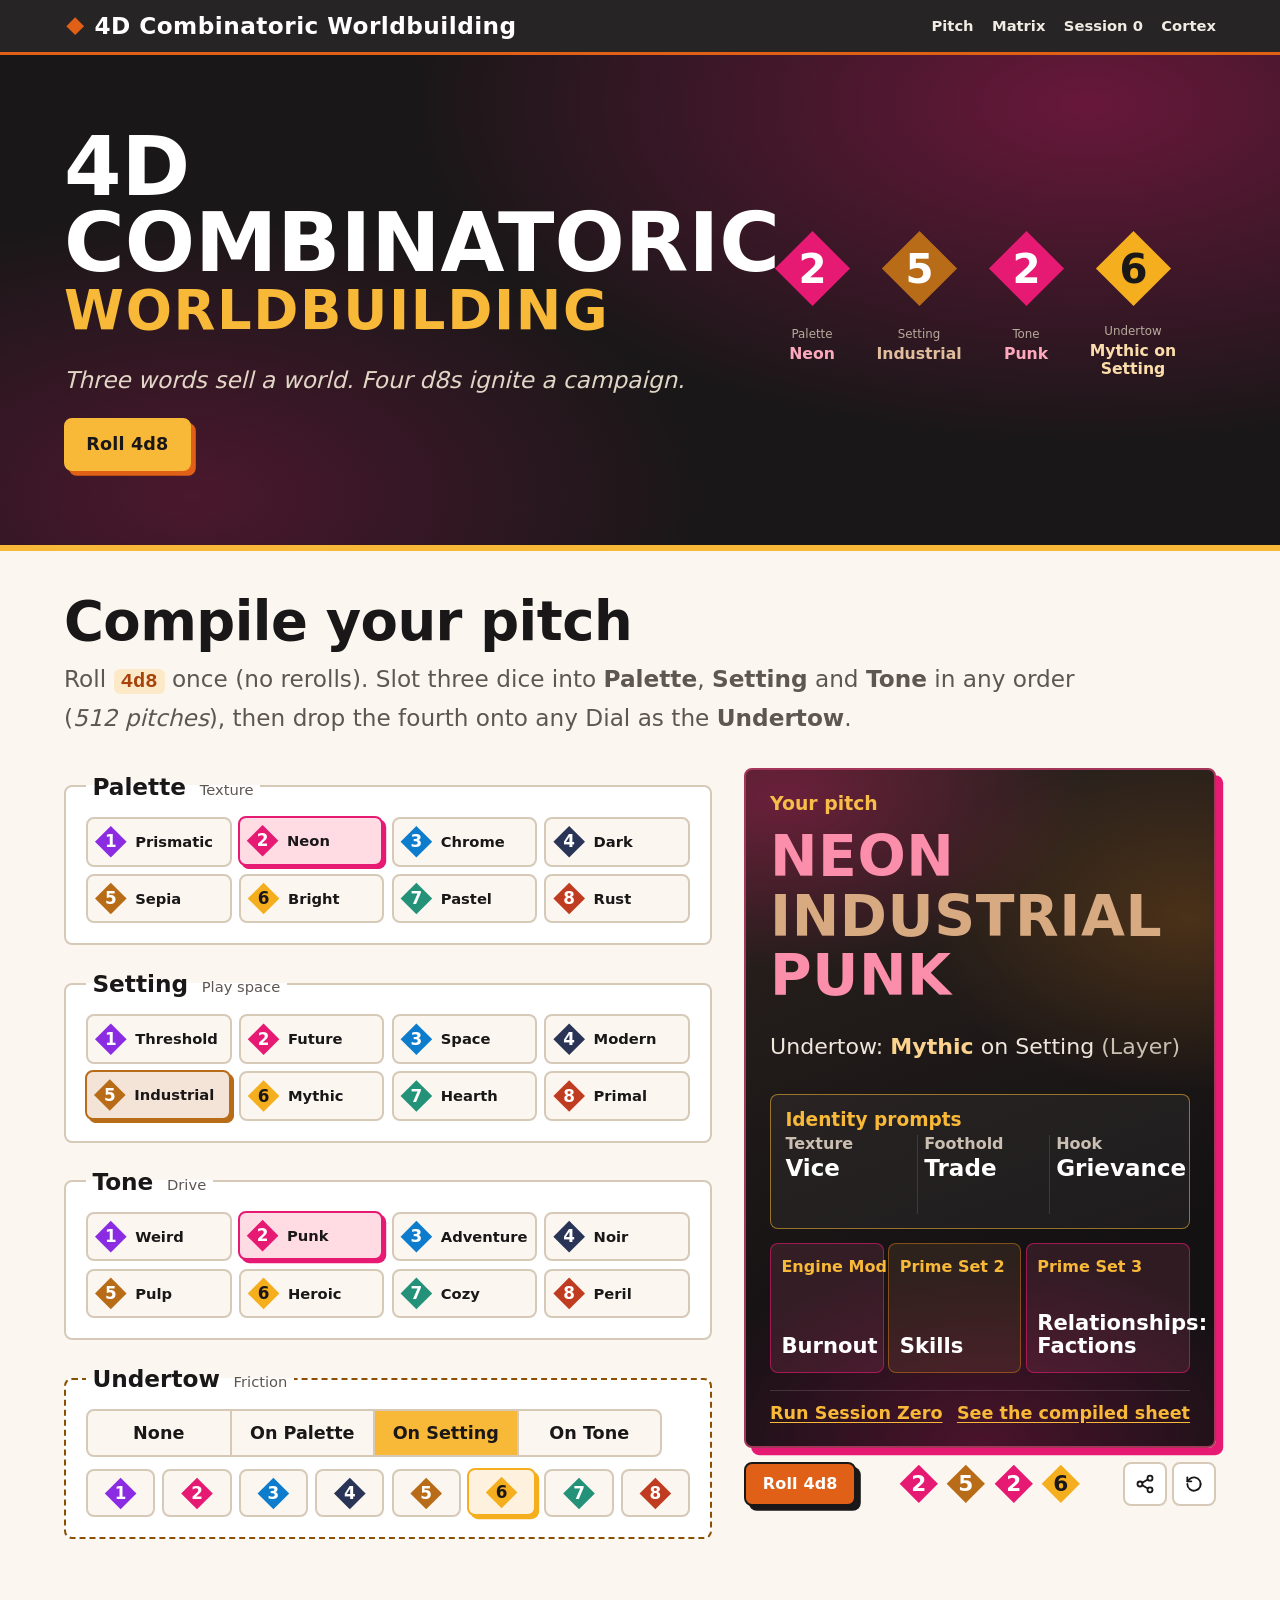
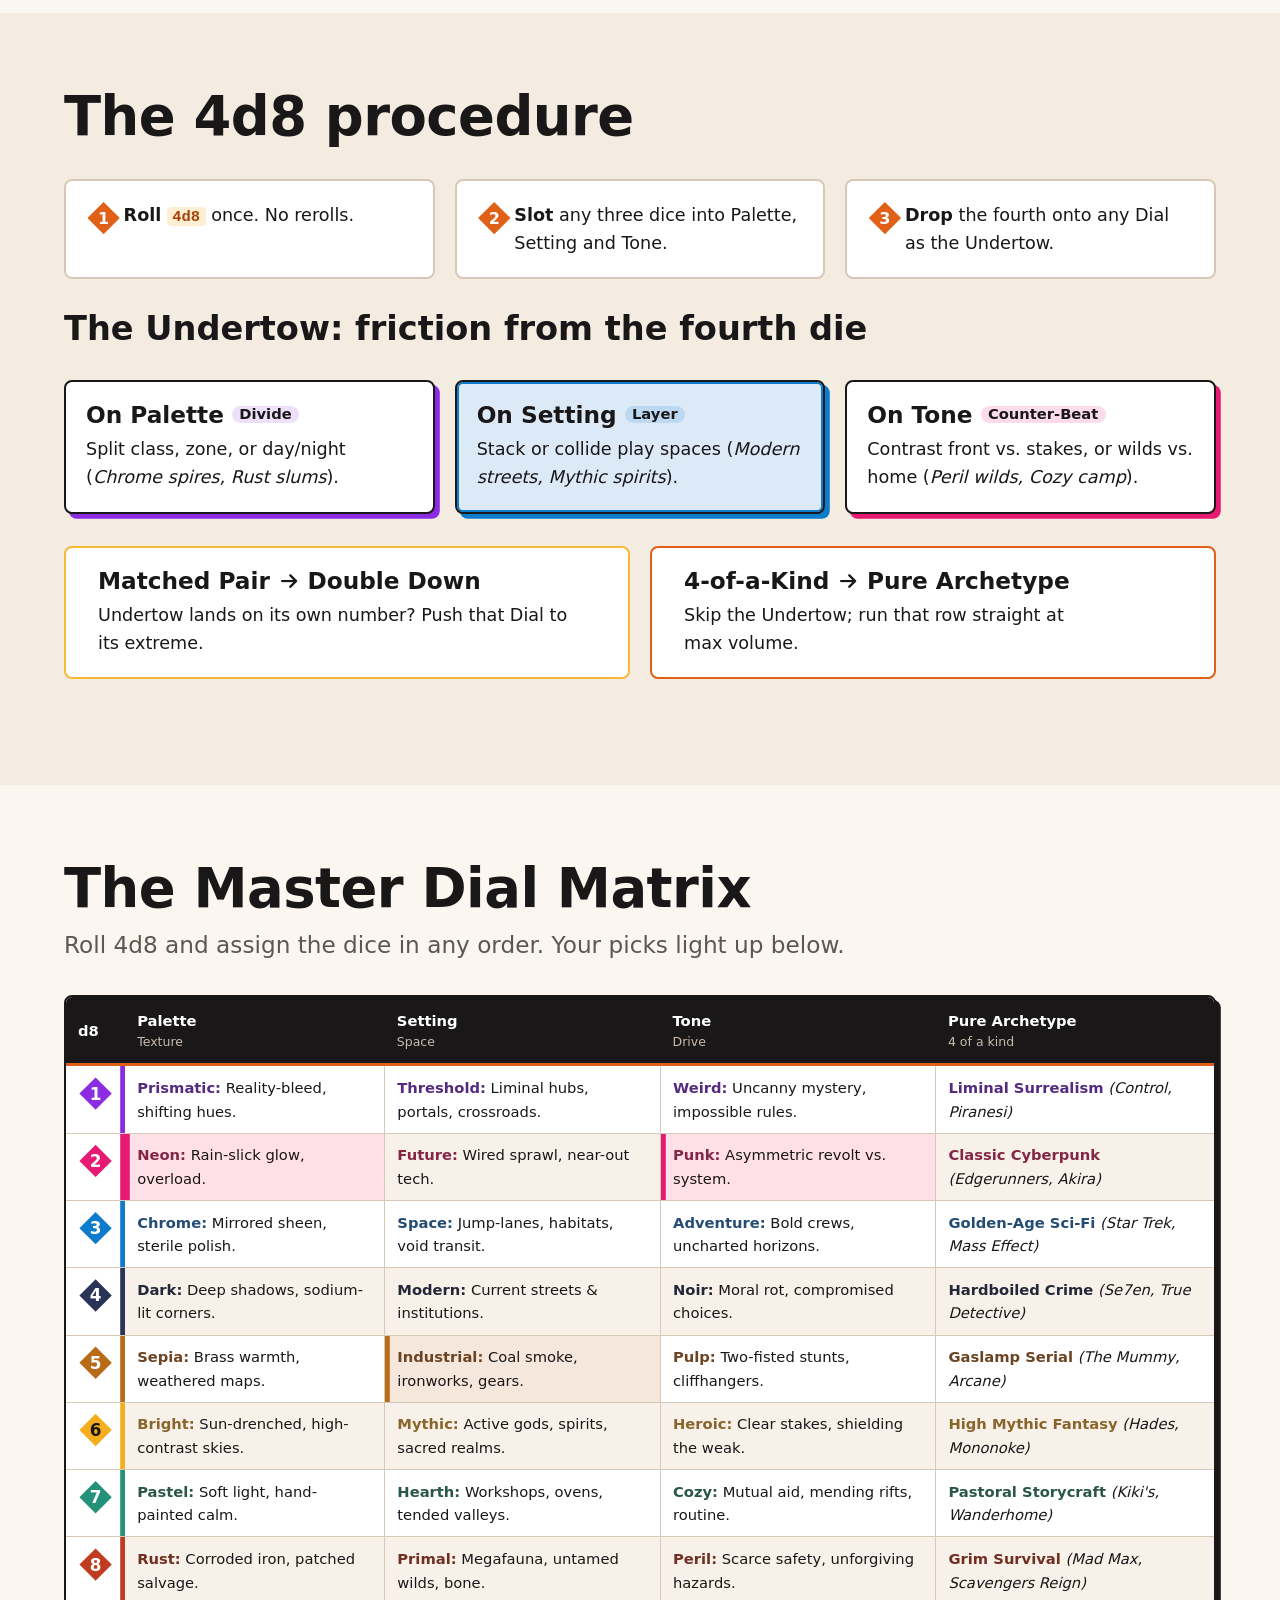
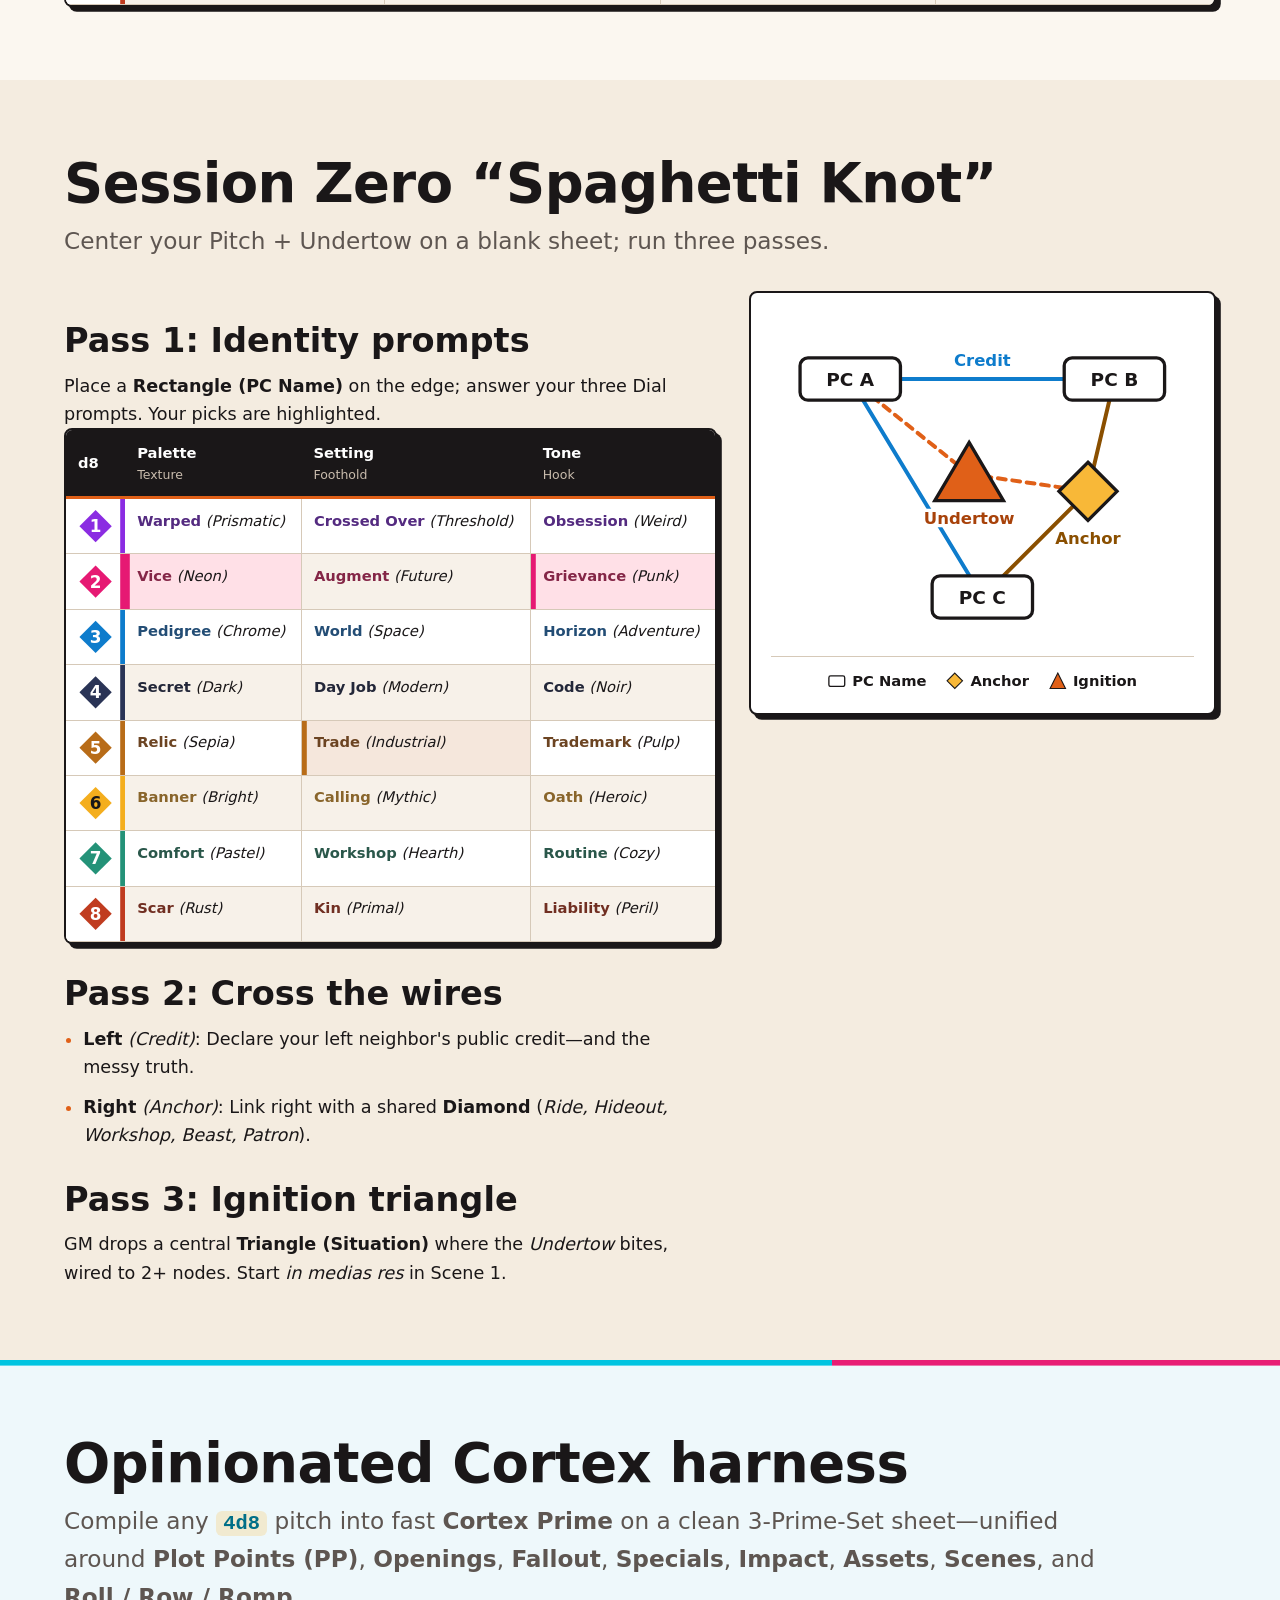
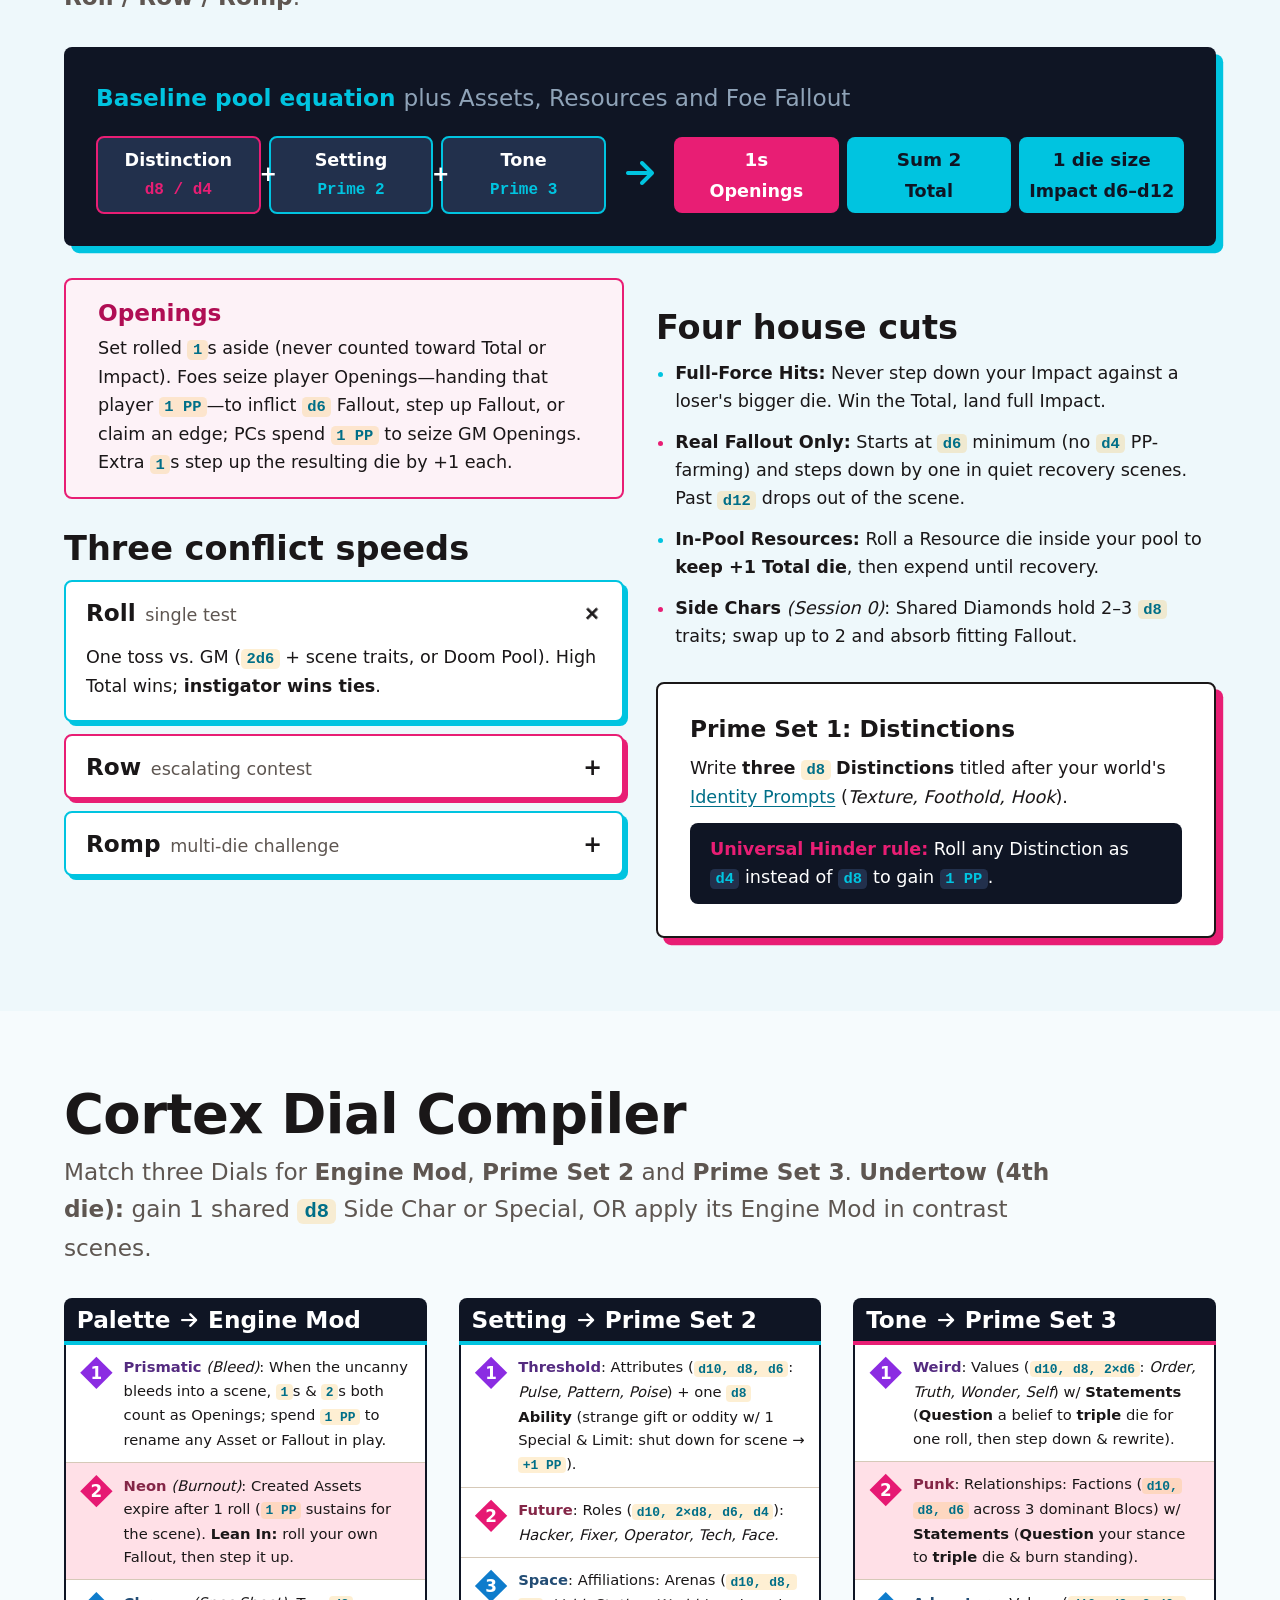
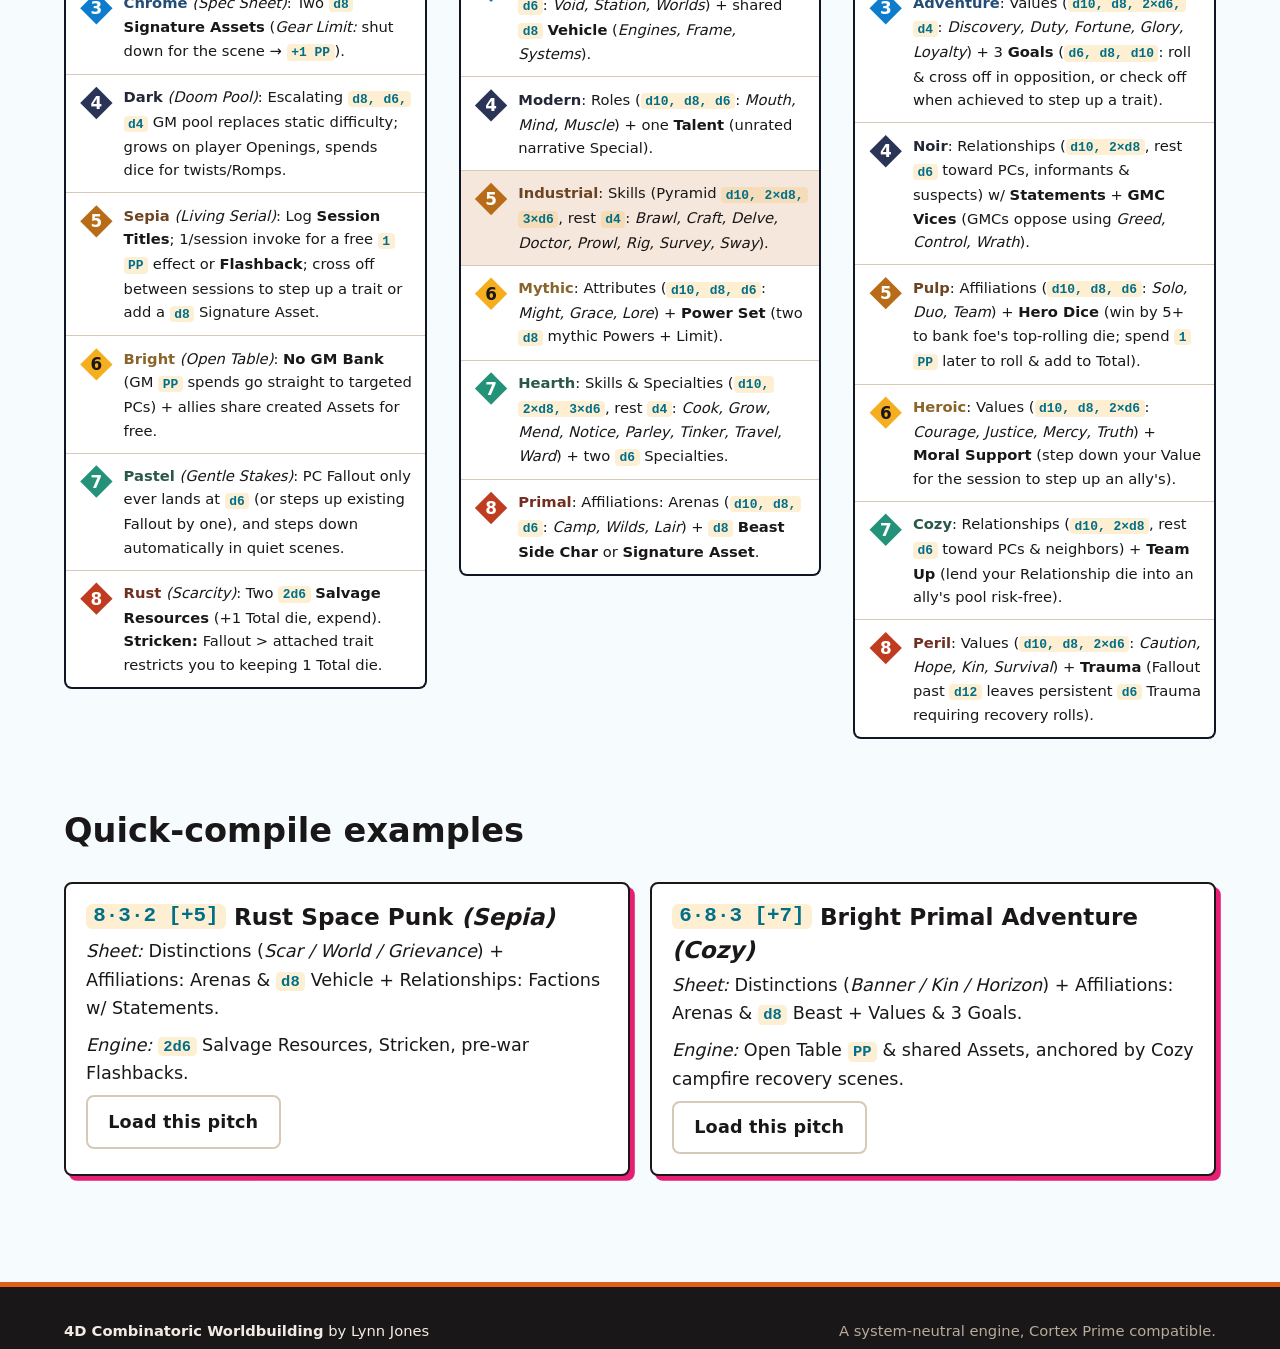
==== commit e02156c1: "a skill based UI design" ====
--- a/site/index.html
+++ b/site/index.html
@@ -54,7 +54,6 @@
         <div class="hero__copy">
           <h1 id="hero-title"><span class="hero__big">4D Combinatoric</span> <span class="hero__sub">Worldbuilding</span></h1>
           <p class="hero__lede">Three words sell a world. Four d8s ignite a campaign.</p>
-          <p class="hero__meta">System-neutral engine <span aria-hidden="true">|</span> Cortex Prime harness</p>
           <p>
             <button type="button" class="button button--gold" id="hero-roll" data-requires-js hidden>Roll 4d8</button>
             <noscript><a class="button button--gold" href="#compile">Roll 4d8</a></noscript>
@@ -84,7 +83,6 @@
     <section class="band" id="compile" aria-labelledby="compile-title">
       <div class="wrap">
         <header class="section-head">
-          <p class="section-head__num" aria-hidden="true">01</p>
           <h2 id="compile-title">Compile your pitch</h2>
           <p class="section-head__lede" id="compile-help">Roll <code>4d8</code> once (no rerolls). Slot three dice into <strong>Palette</strong>, <strong>Setting</strong> and <strong>Tone</strong> in any order (<em>512 pitches</em>), then drop the fourth onto any Dial as the <strong>Undertow</strong>.</p>
         </header>
@@ -193,7 +191,7 @@
             </fieldset>
 
             <fieldset class="dial dial--undertow">
-              <legend><span class="dial__name">Undertow</span> <span class="dial__hint">4th die · friction</span></legend>
+              <legend><span class="dial__name">Undertow</span> <span class="dial__hint">Friction</span></legend>
               <div class="segmented">
                 <input class="visually-hidden" type="radio" name="undertow-dial" id="ud-none" value="none" checked>
                 <label for="ud-none">None</label>
@@ -216,7 +214,6 @@
     <section class="band band--alt" id="procedure" aria-labelledby="procedure-title">
       <div class="wrap">
         <header class="section-head">
-          <p class="section-head__num" aria-hidden="true">02</p>
           <h2 id="procedure-title">The 4d8 procedure</h2>
         </header>
         <ol class="steps">
@@ -225,7 +222,7 @@
           <li><strong>Drop</strong> the fourth onto any Dial as the Undertow.</li>
         </ol>
 
-        <h3 class="subhead">The Undertow · 4th die friction</h3>
+        <h3 class="subhead">The Undertow: friction from the fourth die</h3>
         <div class="cards cards--3">
           <article class="card mode hl" data-ud="p" data-d="1">
             <h4>On Palette <span class="tag">Divide</span></h4>
@@ -257,9 +254,8 @@
     <section class="band" id="matrix" aria-labelledby="matrix-title">
       <div class="wrap">
         <header class="section-head">
-          <p class="section-head__num" aria-hidden="true">03</p>
           <h2 id="matrix-title">The Master Dial Matrix</h2>
-          <p class="section-head__lede">Roll 4d8 · assign in any order. Your picks light up below.</p>
+          <p class="section-head__lede">Roll 4d8 and assign the dice in any order. Your picks light up below.</p>
         </header>
         <section class="table-scroll" aria-labelledby="matrix-caption" tabindex="0">
           <table class="matrix">
@@ -267,9 +263,9 @@
             <thead>
               <tr>
                 <th scope="col">d8</th>
-                <th scope="col">1 · Palette <span class="th-hint">Texture</span></th>
-                <th scope="col">2 · Setting <span class="th-hint">Space</span></th>
-                <th scope="col">3 · Tone <span class="th-hint">Drive</span></th>
+                <th scope="col">Palette <span class="th-hint">Texture</span></th>
+                <th scope="col">Setting <span class="th-hint">Space</span></th>
+                <th scope="col">Tone <span class="th-hint">Drive</span></th>
                 <th scope="col">Pure Archetype <span class="th-hint">4 of a kind</span></th>
               </tr>
             </thead>
@@ -339,7 +335,6 @@
     <section class="band band--alt" id="session-zero" aria-labelledby="session-zero-title">
       <div class="wrap">
         <header class="section-head">
-          <p class="section-head__num" aria-hidden="true">04</p>
           <h2 id="session-zero-title">Session Zero “Spaghetti Knot”</h2>
           <p class="section-head__lede">Center your Pitch + Undertow on a blank sheet; run three passes.</p>
         </header>
@@ -436,9 +431,9 @@
               <g class="node node--pc"><rect x="22" y="34" width="76" height="32" rx="6"/><text x="60" y="55">PC A</text></g>
               <g class="node node--pc"><rect x="222" y="34" width="76" height="32" rx="6"/><text x="260" y="55">PC B</text></g>
               <g class="node node--pc"><rect x="122" y="199" width="76" height="32" rx="6"/><text x="160" y="220">PC C</text></g>
-              <g class="node node--anchor"><polygon points="240,113 262,135 240,157 218,135"/><text class="label" x="240" y="175">ANCHOR</text></g>
-              <g class="node node--ignite"><polygon points="150,98 176,142 124,142"/><text class="label" x="150" y="160">UNDERTOW</text></g>
-              <text class="label label--credit" x="160" y="40">CREDIT</text>
+              <g class="node node--anchor"><polygon points="240,113 262,135 240,157 218,135"/><text class="label" x="240" y="175">Anchor</text></g>
+              <g class="node node--ignite"><polygon points="150,98 176,142 124,142"/><text class="label" x="150" y="160">Undertow</text></g>
+              <text class="label label--credit" x="160" y="40">Credit</text>
             </svg>
             <figcaption>
               <span><svg viewBox="0 0 20 14" aria-hidden="true"><rect x="1" y="1" width="18" height="12" rx="2"/></svg> PC Name</span>
@@ -453,17 +448,16 @@
     <section class="band band--cortex" id="cortex" aria-labelledby="cortex-title">
       <div class="wrap">
         <header class="section-head">
-          <p class="section-head__num" aria-hidden="true">05</p>
           <h2 id="cortex-title">Opinionated Cortex harness</h2>
           <p class="section-head__lede">Compile any <code>4d8</code> pitch into fast <strong>Cortex Prime</strong> on a clean 3-Prime-Set sheet—unified around <strong>Plot Points (PP)</strong>, <strong>Openings</strong>, <strong>Fallout</strong>, <strong>Specials</strong>, <strong>Impact</strong>, <strong>Assets</strong>, <strong>Scenes</strong>, and <strong>Roll / Row / Romp</strong>.</p>
         </header>
 
         <figure class="equation">
-          <figcaption>Baseline pool equation <span class="muted">· + Assets, Resources, Foe Fallout</span></figcaption>
+          <figcaption>Baseline pool equation <span class="muted">plus Assets, Resources and Foe Fallout</span></figcaption>
           <ol class="equation__terms">
-            <li class="term term--magenta"><span>1 · Distinction</span><code>d8 / d4</code></li>
-            <li class="term"><span>2 · Setting</span><code>Prime 2</code></li>
-            <li class="term"><span>3 · Tone</span><code>Prime 3</code></li>
+            <li class="term term--magenta"><span>Distinction</span><code>d8 / d4</code></li>
+            <li class="term"><span>Setting</span><code>Prime 2</code></li>
+            <li class="term"><span>Tone</span><code>Prime 3</code></li>
           </ol>
           <span class="equation__arrow"><i class="fas fa-arrow-right" aria-hidden="true"></i><span class="visually-hidden">gives</span></span>
           <ul class="equation__results">
@@ -483,15 +477,15 @@
             <h3 class="subhead">Three conflict speeds</h3>
             <div class="speeds">
               <details class="speed" name="speed" open>
-                <summary><span class="speed__num">01</span> Roll <span class="muted">· single test</span></summary>
+                <summary>Roll <span class="muted">single test</span></summary>
                 <p>One toss vs. GM (<code>2d6</code> + scene traits, or Doom Pool). High Total wins; <strong>instigator wins ties</strong>.</p>
               </details>
               <details class="speed speed--magenta" name="speed">
-                <summary><span class="speed__num">02</span> Row <span class="muted">· escalating contest</span></summary>
+                <summary>Row <span class="muted">escalating contest</span></summary>
                 <p>Beat the lead Total to take control, or <strong>Concede</strong> on your terms (<code>+1 PP</code>). Failing inflicts winner's Impact as Fallout.</p>
               </details>
               <details class="speed" name="speed">
-                <summary><span class="speed__num">03</span> Romp <span class="muted">· multi-die challenge</span></summary>
+                <summary>Romp <span class="muted">multi-die challenge</span></summary>
                 <p>Roll vs. central <strong>Romp Pool</strong> (<code>4d8</code>). Win + Impact <strong>&gt;</strong> Romp die drops it; <strong>≤</strong> steps down smallest (<code>d4</code> gone). Romp acts last.</p>
               </details>
             </div>
@@ -508,7 +502,7 @@
 
             <article class="feature feature--cortex">
               <h3>Prime Set 1: Distinctions</h3>
-              <p>Write <strong>three</strong> <code>d8</code> <strong>Distinctions</strong> titled after your world's <a href="#session-zero">Identity Prompts</a> (<em>Texture · Foothold · Hook</em>).</p>
+              <p>Write <strong>three</strong> <code>d8</code> <strong>Distinctions</strong> titled after your world's <a href="#session-zero">Identity Prompts</a> (<em>Texture, Foothold, Hook</em>).</p>
               <p class="core-loop core-loop--cortex"><strong>Universal Hinder rule:</strong> Roll any Distinction as <code>d4</code> instead of <code>d8</code> to gain <code>1 PP</code>.</p>
             </article>
           </div>
@@ -519,14 +513,13 @@
     <section class="band band--cortex-alt" id="dial-compiler" aria-labelledby="dial-compiler-title">
       <div class="wrap">
         <header class="section-head">
-          <p class="section-head__num" aria-hidden="true">06</p>
           <h2 id="dial-compiler-title">Cortex Dial Compiler</h2>
           <p class="section-head__lede">Match three Dials for <strong>Engine Mod</strong>, <strong>Prime Set 2</strong> and <strong>Prime Set 3</strong>. <strong>Undertow (4th die):</strong> gain 1 shared <code>d8</code> Side Char or Special, OR apply its Engine Mod in contrast scenes.</p>
         </header>
 
         <div class="compiler-grid">
           <section class="compiler-col" aria-labelledby="engine-title">
-            <h3 id="engine-title" class="col-head col-head--cyan">1 · Palette <i class="fas fa-arrow-right" aria-hidden="true"></i><span class="visually-hidden">feeds</span> Engine Mod</h3>
+            <h3 id="engine-title" class="col-head col-head--cyan">Palette <i class="fas fa-arrow-right" aria-hidden="true"></i><span class="visually-hidden">feeds</span> Engine Mod</h3>
             <ol class="ref-list">
               <li class="hl" data-p="1" data-d="1"><span class="die">1</span><p><strong>Prismatic</strong> <em>(Bleed)</em>: When the uncanny bleeds into a scene, <code>1</code>s &amp; <code>2</code>s both count as Openings; spend <code>1 PP</code> to rename any Asset or Fallout in play.</p></li>
               <li class="hl" data-p="2" data-d="2"><span class="die">2</span><p><strong>Neon</strong> <em>(Burnout)</em>: Created Assets expire after 1 roll (<code>1 PP</code> sustains for the scene). <strong>Lean In:</strong> roll your own Fallout, then step it up.</p></li>
@@ -539,29 +532,29 @@
             </ol>
           </section>
           <section class="compiler-col" aria-labelledby="prime2-title">
-            <h3 id="prime2-title" class="col-head col-head--cyan">2 · Setting <i class="fas fa-arrow-right" aria-hidden="true"></i><span class="visually-hidden">feeds</span> Prime Set 2</h3>
+            <h3 id="prime2-title" class="col-head col-head--cyan">Setting <i class="fas fa-arrow-right" aria-hidden="true"></i><span class="visually-hidden">feeds</span> Prime Set 2</h3>
             <ol class="ref-list">
-              <li class="hl" data-s="1" data-d="1"><span class="die">1</span><p><strong>Threshold</strong> — Attributes (<code>d10, d8, d6</code>: <em>Pulse, Pattern, Poise</em>) + one <code>d8</code> <strong>Ability</strong> (strange gift or oddity w/ 1 Special &amp; Limit: shut down for scene → <code>+1 PP</code>).</p></li>
-              <li class="hl" data-s="2" data-d="2"><span class="die">2</span><p><strong>Future</strong> — Roles (<code>d10, 2×d8, d6, d4</code>): <em>Hacker, Fixer, Operator, Tech, Face.</em></p></li>
-              <li class="hl" data-s="3" data-d="3"><span class="die">3</span><p><strong>Space</strong> — Affiliations: Arenas (<code>d10, d8, d6</code>: <em>Void, Station, Worlds</em>) + shared <code>d8</code> <strong>Vehicle</strong> (<em>Engines, Frame, Systems</em>).</p></li>
-              <li class="hl" data-s="4" data-d="4"><span class="die">4</span><p><strong>Modern</strong> — Roles (<code>d10, d8, d6</code>: <em>Mouth, Mind, Muscle</em>) + one <strong>Talent</strong> (unrated narrative Special).</p></li>
-              <li class="hl" data-s="5" data-d="5"><span class="die">5</span><p><strong>Industrial</strong> — Skills (Pyramid <code>d10, 2×d8, 3×d6</code>, rest <code>d4</code>: <em>Brawl, Craft, Delve, Doctor, Prowl, Rig, Survey, Sway</em>).</p></li>
-              <li class="hl" data-s="6" data-d="6"><span class="die">6</span><p><strong>Mythic</strong> — Attributes (<code>d10, d8, d6</code>: <em>Might, Grace, Lore</em>) + <strong>Power Set</strong> (two <code>d8</code> mythic Powers + Limit).</p></li>
-              <li class="hl" data-s="7" data-d="7"><span class="die">7</span><p><strong>Hearth</strong> — Skills &amp; Specialties (<code>d10, 2×d8, 3×d6</code>, rest <code>d4</code>: <em>Cook, Grow, Mend, Notice, Parley, Tinker, Travel, Ward</em>) + two <code>d6</code> Specialties.</p></li>
-              <li class="hl" data-s="8" data-d="8"><span class="die">8</span><p><strong>Primal</strong> — Affiliations: Arenas (<code>d10, d8, d6</code>: <em>Camp, Wilds, Lair</em>) + <code>d8</code> <strong>Beast Side Char</strong> or <strong>Signature Asset</strong>.</p></li>
+              <li class="hl" data-s="1" data-d="1"><span class="die">1</span><p><strong>Threshold</strong>: Attributes (<code>d10, d8, d6</code>: <em>Pulse, Pattern, Poise</em>) + one <code>d8</code> <strong>Ability</strong> (strange gift or oddity w/ 1 Special &amp; Limit: shut down for scene → <code>+1 PP</code>).</p></li>
+              <li class="hl" data-s="2" data-d="2"><span class="die">2</span><p><strong>Future</strong>: Roles (<code>d10, 2×d8, d6, d4</code>): <em>Hacker, Fixer, Operator, Tech, Face.</em></p></li>
+              <li class="hl" data-s="3" data-d="3"><span class="die">3</span><p><strong>Space</strong>: Affiliations: Arenas (<code>d10, d8, d6</code>: <em>Void, Station, Worlds</em>) + shared <code>d8</code> <strong>Vehicle</strong> (<em>Engines, Frame, Systems</em>).</p></li>
+              <li class="hl" data-s="4" data-d="4"><span class="die">4</span><p><strong>Modern</strong>: Roles (<code>d10, d8, d6</code>: <em>Mouth, Mind, Muscle</em>) + one <strong>Talent</strong> (unrated narrative Special).</p></li>
+              <li class="hl" data-s="5" data-d="5"><span class="die">5</span><p><strong>Industrial</strong>: Skills (Pyramid <code>d10, 2×d8, 3×d6</code>, rest <code>d4</code>: <em>Brawl, Craft, Delve, Doctor, Prowl, Rig, Survey, Sway</em>).</p></li>
+              <li class="hl" data-s="6" data-d="6"><span class="die">6</span><p><strong>Mythic</strong>: Attributes (<code>d10, d8, d6</code>: <em>Might, Grace, Lore</em>) + <strong>Power Set</strong> (two <code>d8</code> mythic Powers + Limit).</p></li>
+              <li class="hl" data-s="7" data-d="7"><span class="die">7</span><p><strong>Hearth</strong>: Skills &amp; Specialties (<code>d10, 2×d8, 3×d6</code>, rest <code>d4</code>: <em>Cook, Grow, Mend, Notice, Parley, Tinker, Travel, Ward</em>) + two <code>d6</code> Specialties.</p></li>
+              <li class="hl" data-s="8" data-d="8"><span class="die">8</span><p><strong>Primal</strong>: Affiliations: Arenas (<code>d10, d8, d6</code>: <em>Camp, Wilds, Lair</em>) + <code>d8</code> <strong>Beast Side Char</strong> or <strong>Signature Asset</strong>.</p></li>
             </ol>
           </section>
           <section class="compiler-col" aria-labelledby="prime3-title">
-            <h3 id="prime3-title" class="col-head col-head--magenta">3 · Tone <i class="fas fa-arrow-right" aria-hidden="true"></i><span class="visually-hidden">feeds</span> Prime Set 3</h3>
+            <h3 id="prime3-title" class="col-head col-head--magenta">Tone <i class="fas fa-arrow-right" aria-hidden="true"></i><span class="visually-hidden">feeds</span> Prime Set 3</h3>
             <ol class="ref-list">
-              <li class="hl" data-t="1" data-d="1"><span class="die">1</span><p><strong>Weird</strong> — Values (<code>d10, d8, 2×d6</code>: <em>Order, Truth, Wonder, Self</em>) w/ <strong>Statements</strong> (<strong>Question</strong> a belief to <strong>triple</strong> die for one roll, then step down &amp; rewrite).</p></li>
-              <li class="hl" data-t="2" data-d="2"><span class="die">2</span><p><strong>Punk</strong> — Relationships: Factions (<code>d10, d8, d6</code> across 3 dominant Blocs) w/ <strong>Statements</strong> (<strong>Question</strong> your stance to <strong>triple</strong> die &amp; burn standing).</p></li>
-              <li class="hl" data-t="3" data-d="3"><span class="die">3</span><p><strong>Adventure</strong> — Values (<code>d10, d8, 2×d6, d4</code>: <em>Discovery, Duty, Fortune, Glory, Loyalty</em>) + 3 <strong>Goals</strong> (<code>d6, d8, d10</code>: roll &amp; cross off in opposition, or check off when achieved to step up a trait).</p></li>
-              <li class="hl" data-t="4" data-d="4"><span class="die">4</span><p><strong>Noir</strong> — Relationships (<code>d10, 2×d8</code>, rest <code>d6</code> toward PCs, informants &amp; suspects) w/ <strong>Statements</strong> + <strong>GMC Vices</strong> (GMCs oppose using <em>Greed, Control, Wrath</em>).</p></li>
-              <li class="hl" data-t="5" data-d="5"><span class="die">5</span><p><strong>Pulp</strong> — Affiliations (<code>d10, d8, d6</code>: <em>Solo, Duo, Team</em>) + <strong>Hero Dice</strong> (win by 5+ to bank foe's top-rolling die; spend <code>1 PP</code> later to roll &amp; add to Total).</p></li>
-              <li class="hl" data-t="6" data-d="6"><span class="die">6</span><p><strong>Heroic</strong> — Values (<code>d10, d8, 2×d6</code>: <em>Courage, Justice, Mercy, Truth</em>) + <strong>Moral Support</strong> (step down your Value for the session to step up an ally's).</p></li>
-              <li class="hl" data-t="7" data-d="7"><span class="die">7</span><p><strong>Cozy</strong> — Relationships (<code>d10, 2×d8</code>, rest <code>d6</code> toward PCs &amp; neighbors) + <strong>Team Up</strong> (lend your Relationship die into an ally's pool risk-free).</p></li>
-              <li class="hl" data-t="8" data-d="8"><span class="die">8</span><p><strong>Peril</strong> — Values (<code>d10, d8, 2×d6</code>: <em>Caution, Hope, Kin, Survival</em>) + <strong>Trauma</strong> (Fallout past <code>d12</code> leaves persistent <code>d6</code> Trauma requiring recovery rolls).</p></li>
+              <li class="hl" data-t="1" data-d="1"><span class="die">1</span><p><strong>Weird</strong>: Values (<code>d10, d8, 2×d6</code>: <em>Order, Truth, Wonder, Self</em>) w/ <strong>Statements</strong> (<strong>Question</strong> a belief to <strong>triple</strong> die for one roll, then step down &amp; rewrite).</p></li>
+              <li class="hl" data-t="2" data-d="2"><span class="die">2</span><p><strong>Punk</strong>: Relationships: Factions (<code>d10, d8, d6</code> across 3 dominant Blocs) w/ <strong>Statements</strong> (<strong>Question</strong> your stance to <strong>triple</strong> die &amp; burn standing).</p></li>
+              <li class="hl" data-t="3" data-d="3"><span class="die">3</span><p><strong>Adventure</strong>: Values (<code>d10, d8, 2×d6, d4</code>: <em>Discovery, Duty, Fortune, Glory, Loyalty</em>) + 3 <strong>Goals</strong> (<code>d6, d8, d10</code>: roll &amp; cross off in opposition, or check off when achieved to step up a trait).</p></li>
+              <li class="hl" data-t="4" data-d="4"><span class="die">4</span><p><strong>Noir</strong>: Relationships (<code>d10, 2×d8</code>, rest <code>d6</code> toward PCs, informants &amp; suspects) w/ <strong>Statements</strong> + <strong>GMC Vices</strong> (GMCs oppose using <em>Greed, Control, Wrath</em>).</p></li>
+              <li class="hl" data-t="5" data-d="5"><span class="die">5</span><p><strong>Pulp</strong>: Affiliations (<code>d10, d8, d6</code>: <em>Solo, Duo, Team</em>) + <strong>Hero Dice</strong> (win by 5+ to bank foe's top-rolling die; spend <code>1 PP</code> later to roll &amp; add to Total).</p></li>
+              <li class="hl" data-t="6" data-d="6"><span class="die">6</span><p><strong>Heroic</strong>: Values (<code>d10, d8, 2×d6</code>: <em>Courage, Justice, Mercy, Truth</em>) + <strong>Moral Support</strong> (step down your Value for the session to step up an ally's).</p></li>
+              <li class="hl" data-t="7" data-d="7"><span class="die">7</span><p><strong>Cozy</strong>: Relationships (<code>d10, 2×d8</code>, rest <code>d6</code> toward PCs &amp; neighbors) + <strong>Team Up</strong> (lend your Relationship die into an ally's pool risk-free).</p></li>
+              <li class="hl" data-t="8" data-d="8"><span class="die">8</span><p><strong>Peril</strong>: Values (<code>d10, d8, 2×d6</code>: <em>Caution, Hope, Kin, Survival</em>) + <strong>Trauma</strong> (Fallout past <code>d12</code> leaves persistent <code>d6</code> Trauma requiring recovery rolls).</p></li>
             </ol>
           </section>
         </div>
@@ -587,8 +580,8 @@
 
   <footer class="site-footer">
     <div class="wrap site-footer__inner">
-      <p><strong>4D Combinatoric Worldbuilding</strong> · by Lynn Jones</p>
-      <p class="muted">System-neutral engine · Cortex Prime compatible</p>
+      <p><strong>4D Combinatoric Worldbuilding</strong> by Lynn Jones</p>
+      <p class="muted">A system-neutral engine, Cortex Prime compatible.</p>
     </div>
   </footer>
 </body>
--- a/site/styles.css
+++ b/site/styles.css
@@ -125,7 +125,8 @@
     line-height: 1.1;
     text-wrap: balance;
   }
-  h2 { font-size: var(--step-3); text-transform: uppercase; letter-spacing: 0.01em; }
+  /* Only the hero and the pitch card shout in caps; section heads speak in sentence case. */
+  h2 { font-size: var(--step-3); letter-spacing: -0.01em; }
   h3 { font-size: var(--step-1); }
   h4 { font-size: var(--step-0); }
   p, li { text-wrap: pretty; max-inline-size: 70ch; }
@@ -177,14 +178,6 @@
     gap: var(--space-xs);
     margin-block-end: var(--space-l);
   }
-  .section-head__num {
-    font-family: var(--font-display);
-    font-weight: 700;
-    color: var(--vermilion);
-    letter-spacing: 0.1em;
-  }
-  .band--cortex .section-head__num,
-  .band--cortex-alt .section-head__num { color: var(--magenta); }
   .section-head__lede { font-size: var(--step-1); color: var(--muted); }
 
   /* Single-column grids default to minmax(0, 1fr) so wide children can never stretch
@@ -301,8 +294,6 @@
     padding-block: 0.25rem;
     color: #f1ebe3;
     text-decoration: none;
-    text-transform: uppercase;
-    letter-spacing: 0.05em;
     font-weight: 600;
     white-space: nowrap;
   }
@@ -347,13 +338,6 @@
   .hero__big { font-size: var(--step-4); line-height: 0.92; }
   .hero__sub { font-size: var(--step-3); color: var(--gold); letter-spacing: 0.03em; }
   .hero__lede { font-size: var(--step-1); font-style: italic; color: #e2d6c6; }
-  .hero__meta {
-    font-family: var(--font-display);
-    font-size: var(--step--1);
-    text-transform: uppercase;
-    letter-spacing: 0.08em;
-    color: var(--vermilion);
-  }
   .hero__dice {
     display: grid;
     grid-template-columns: repeat(4, minmax(0, 1fr));
@@ -377,24 +361,25 @@
     display: grid;
     justify-items: center;
     gap: 0.08rem;
-    min-block-size: 2.35rem;
+    min-block-size: 3.1rem;
+    align-content: start;
     text-align: center;
     font-family: var(--font-display);
-    text-transform: uppercase;
-    letter-spacing: 0.04em;
   }
   .hero-die__role {
-    font-size: 0.66rem;
+    font-size: 0.74rem;
     color: #b8ab9c;
-    letter-spacing: 0.08em;
   }
   .hero-die__val {
-    font-size: clamp(0.72rem, 0.58rem + 0.65vw, 0.9rem);
+    font-size: clamp(0.78rem, 0.62rem + 0.7vw, 0.98rem);
     font-weight: 700;
+    line-height: 1.15;
     color: color-mix(in oklab, var(--dial) 45%, #ffffff);
     min-block-size: 1.15em;
     white-space: nowrap;
   }
+  /* The Undertow names its target Dial ("Mythic on Setting"), so it may take two lines. */
+  .hero-die--u .hero-die__val { white-space: normal; text-wrap: balance; }
 
   @media (prefers-reduced-motion: no-preference) {
     .hero-die.is-rolling svg {
@@ -410,8 +395,6 @@
     font-family: var(--font-display);
     font-size: var(--step--1);
     font-weight: 700;
-    text-transform: uppercase;
-    letter-spacing: 0.1em;
     color: var(--vermilion-ink);
   }
   .eyebrow--gold { color: var(--gold); }
@@ -424,8 +407,6 @@
     font-family: var(--font-display);
     font-size: var(--step--1);
     font-weight: 600;
-    letter-spacing: 0.04em;
-    text-transform: uppercase;
   }
   .muted { color: var(--muted); font-weight: 400; }
 
@@ -442,8 +423,7 @@
     border-radius: var(--radius);
     font-family: var(--font-display);
     font-weight: 700;
-    text-transform: uppercase;
-    letter-spacing: 0.06em;
+    letter-spacing: 0.01em;
     text-decoration: none;
     cursor: pointer;
     box-shadow: var(--offset) var(--offset) 0 var(--shadow);
@@ -591,15 +571,12 @@
   }
   .pitch-card .eyebrow {
     font-size: clamp(1rem, 4.3vw, 1.18rem);
-    letter-spacing: 0.12em;
     color: color-mix(in oklab, var(--pitch-u) 62%, #ffd277);
   }
   .share-toast {
     font-family: var(--font-display);
-    font-size: 0.82rem;
+    font-size: 0.86rem;
     font-weight: 700;
-    text-transform: uppercase;
-    letter-spacing: 0.06em;
     padding: 0.12rem 0.6rem;
     border-radius: 999px;
     background: color-mix(in oklab, var(--d7) 30%, #000);
@@ -657,7 +634,7 @@
     font-size: clamp(0.96rem, 4.05vw, 1.14rem);
     line-height: 1.22;
     background: color-mix(in oklab, var(--pitch-u) 24%, rgba(0, 0, 0, 0.45));
-    border-inline-start: 0.3rem solid var(--gold);
+    border: 1px solid color-mix(in oklab, var(--gold) 70%, transparent);
   }
   .status-msg[data-status="archetype"] {
     background: color-mix(in oklab, var(--pitch-p) 30%, rgba(0, 0, 0, 0.45));
@@ -688,25 +665,28 @@
   .pitch-facts > div:first-child {
     grid-column: 1 / -1;
     padding-inline: clamp(0.6rem, 2vw, 0.9rem);
-    border-block-start: 3px solid color-mix(in oklab, var(--gold) 78%, transparent);
-  }
-  .pitch-facts > div:nth-child(2) { border-block-start: 3px solid var(--pitch-p); }
-  .pitch-facts > div:nth-child(3) { border-block-start: 3px solid var(--pitch-s); }
-  .pitch-facts > div:nth-child(4) { border-block-start: 3px solid var(--pitch-t); }
+    border-color: color-mix(in oklab, var(--gold) 55%, transparent);
+  }
+  /* Dial colour lives in the whole tile edge and a faint wash, never a
+     one-sided stripe that the corner radius would crop. */
+  .pitch-facts > div:nth-child(2) { --tile: var(--pitch-p); }
+  .pitch-facts > div:nth-child(3) { --tile: var(--pitch-s); }
+  .pitch-facts > div:nth-child(4) { --tile: var(--pitch-t); }
+  .pitch-facts > div:nth-child(n + 2) {
+    border-color: color-mix(in oklab, var(--tile) 62%, transparent);
+    background: color-mix(in oklab, var(--tile) 10%, rgba(255, 255, 255, 0.03));
+  }
 
   .pitch-facts dt {
     font-family: var(--font-display);
-    font-size: clamp(0.71rem, 3.05vw, 0.92rem);
+    font-size: clamp(0.8rem, 3.35vw, 1rem);
     font-weight: 700;
     line-height: 1.1;
-    text-transform: uppercase;
-    letter-spacing: 0.02em;
     color: var(--gold);
     white-space: nowrap;
   }
   .pitch-facts > div:first-child dt {
-    font-size: clamp(0.92rem, 3.8vw, 1.1rem);
-    letter-spacing: 0.07em;
+    font-size: clamp(0.98rem, 4vw, 1.16rem);
   }
   .pitch-facts dd {
     display: flex;
@@ -740,10 +720,8 @@
   }
   .fact .muted {
     font-family: var(--font-display);
-    font-size: clamp(0.8rem, 3.3vw, 0.96rem);
+    font-size: clamp(0.84rem, 3.45vw, 1rem);
     font-weight: 600;
-    text-transform: uppercase;
-    letter-spacing: 0.04em;
     line-height: 1.15;
   }
 
@@ -787,9 +765,8 @@
   .dial legend {
     padding-inline: 0.4rem;
     font-family: var(--font-display);
+    font-size: var(--step-1);
     font-weight: 700;
-    text-transform: uppercase;
-    letter-spacing: 0.06em;
   }
   .dial__hint { color: var(--muted); font-weight: 500; font-size: var(--step--1); margin-inline-start: 0.35rem; }
   .dial--undertow { border-style: dashed; border-color: var(--gold-ink); }
@@ -865,9 +842,7 @@
     cursor: pointer;
     font-family: var(--font-display);
     font-weight: 600;
-    font-size: var(--step--1);
-    text-transform: uppercase;
-    letter-spacing: 0.05em;
+    font-size: var(--step-0);
     background: var(--bg);
     min-block-size: 2.75rem;
     display: grid;
@@ -915,8 +890,7 @@
 
   .subhead {
     margin-block: var(--space-l) var(--space-s);
-    text-transform: uppercase;
-    letter-spacing: 0.04em;
+    font-size: var(--step-2);
   }
 
   /* Cards */
@@ -937,7 +911,7 @@
     padding: var(--space-m) clamp(var(--space-m), 4vw, var(--space-l));
     border-radius: var(--radius);
     background: var(--surface);
-    border-inline-start: 0.4rem solid var(--accent, var(--gold));
+    border: 2px solid var(--accent, var(--gold));
   }
   .callout h3 { margin-block-end: var(--space-xs); }
   .callout--gold { --accent: var(--gold); }
@@ -963,7 +937,7 @@
     background: var(--obsidian);
     color: #fff;
   }
-  .core-loop strong { color: var(--gold); text-transform: uppercase; letter-spacing: 0.04em; }
+  .core-loop strong { color: var(--gold); }
   .core-loop--cortex { background: var(--midnight); }
   .core-loop--cortex strong { color: var(--magenta); }
   .core-loop code { background: #22304c; color: var(--cyan); }
@@ -997,12 +971,11 @@
     text-align: start;
     font-family: var(--font-display);
     font-weight: 700;
-    text-transform: uppercase;
-    letter-spacing: 0.04em;
     border-block-end: 3px solid var(--vermilion);
   }
   .th-hint { display: block; font-weight: 500; color: #c9bcad; font-size: 0.85em; }
-  .matrix th[scope="row"] { inline-size: 3.5rem; text-align: center; box-shadow: inset 0.3rem 0 0 var(--dial); }
+  /* Dial stripe on the inner edge of the pinned column, clear of the rounded scroller corners. */
+  .matrix th[scope="row"] { inline-size: 3.5rem; text-align: center; box-shadow: inset -0.3rem 0 0 var(--dial); }
   /* Keep the d8 column pinned while the table scrolls sideways on phones. */
   .matrix th[scope="row"],
   .matrix thead th:first-child {
@@ -1055,7 +1028,7 @@
   .node--anchor polygon { fill: var(--gold); stroke: var(--ink); stroke-width: 2.5; }
   .node--ignite polygon { fill: var(--vermilion); stroke: var(--ink); stroke-width: 2.5; }
   .knot-figure text { fill: var(--ink); font: 700 14px var(--font-display); text-anchor: middle; }
-  .knot-figure .label { font-size: 11px; letter-spacing: 0.08em; paint-order: stroke; stroke: var(--surface); stroke-width: 5px; }
+  .knot-figure .label { font-size: 12.5px; paint-order: stroke; stroke: var(--surface); stroke-width: 5px; }
   .knot-figure .label--credit { fill: var(--d3); }
   .node--anchor .label { fill: var(--gold-ink); }
   .node--ignite .label { fill: var(--vermilion-ink); }
@@ -1093,9 +1066,8 @@
   }
   .equation figcaption {
     font-family: var(--font-display);
+    font-size: var(--step-1);
     font-weight: 700;
-    text-transform: uppercase;
-    letter-spacing: 0.08em;
     color: var(--cyan);
     --muted: #8fa3b8;
   }
@@ -1116,9 +1088,7 @@
     text-align: center;
     font-family: var(--font-display);
     font-weight: 700;
-    font-size: var(--step--1);
-    text-transform: uppercase;
-    letter-spacing: 0.04em;
+    font-size: var(--step-0);
   }
   .term { border: 2px solid var(--cyan); background: #22304c; }
   .term--magenta { border-color: var(--magenta); }
@@ -1142,8 +1112,8 @@
     .equation__terms .term + .term::before { position: static; }
     .term, .result { min-block-size: 0; padding-block: var(--space-s); }
   }
-  .result { background: var(--cyan); color: var(--midnight); text-transform: none; }
-  .result strong { font-size: 1.15rem; text-transform: uppercase; }
+  .result { background: var(--cyan); color: var(--midnight); }
+  .result strong { font-size: 1.15rem; }
   .result--magenta { background: var(--magenta); color: #fff; }
 
   /* Conflict speeds (exclusive accordion via details[name]) */
@@ -1158,15 +1128,13 @@
   .speed--magenta { --accent: var(--magenta); }
   .speed summary {
     display: flex;
-    align-items: center;
+    align-items: baseline;
     gap: 0.6rem;
     padding: var(--space-s) var(--space-m);
     cursor: pointer;
     list-style: none;
     font-family: var(--font-display);
     font-weight: 700;
-    text-transform: uppercase;
-    letter-spacing: 0.04em;
     font-size: var(--step-1);
   }
   .speed summary::-webkit-details-marker { display: none; }
@@ -1178,18 +1146,7 @@
     transition: transform 150ms;
   }
   .speed[open] summary::after { transform: rotate(45deg); }
-  .speed__num {
-    display: grid;
-    place-items: center;
-    inline-size: 2.2rem;
-    block-size: 1.6rem;
-    border-radius: 0.35rem;
-    background: var(--accent);
-    color: var(--midnight);
-    font-size: 0.85rem;
-  }
-  .speed--magenta .speed__num { color: #fff; }
-  .speed summary .muted { font-size: var(--step--1); }
+  .speed summary .muted { font-size: var(--step-0); }
   .speed > p { padding: 0 var(--space-m) var(--space-m); }
 
   /* Dial compiler */
@@ -1198,10 +1155,8 @@
     border-radius: var(--radius) var(--radius) 0 0;
     background: var(--midnight);
     color: #fff;
-    text-transform: uppercase;
-    letter-spacing: 0.04em;
-    font-size: var(--step-0);
-    border-inline-start: 0.4rem solid var(--accent);
+    font-size: var(--step-1);
+    border-block-end: 0.3rem solid var(--accent);
   }
   .col-head--cyan { --accent: var(--cyan); }
   .col-head--magenta { --accent: var(--magenta); }
@@ -1353,8 +1308,12 @@
   :root:has(#p7:checked):has(#s7:checked):has(#t7:checked):has(#u7:checked) .hl[data-a="7"],
   :root:has(#p8:checked):has(#s8:checked):has(#t8:checked):has(#u8:checked) .hl[data-a="8"] {
     background: color-mix(in oklab, var(--dial) 16%, var(--surface));
-    box-shadow: inset 0.3rem 0 0 var(--dial);
-  }
+    box-shadow: var(--hl-shadow, inset 0.3rem 0 0 var(--dial));
+  }
+  /* Rounded hosts get a full ring instead of a corner-cropped side stripe. */
+  .card.hl { --hl-shadow: var(--offset) var(--offset) 0 var(--dial), inset 0 0 0 2px var(--dial); }
+  .ref-list li.hl { --hl-shadow: none; }
+  .ref-list li:last-child { border-radius: 0 0 calc(var(--radius) - 2px) calc(var(--radius) - 2px); }
 
   :root:has([name="palette"]:checked) .ph[data-ph="p"],
   :root:has([name="setting"]:checked) .ph[data-ph="s"],
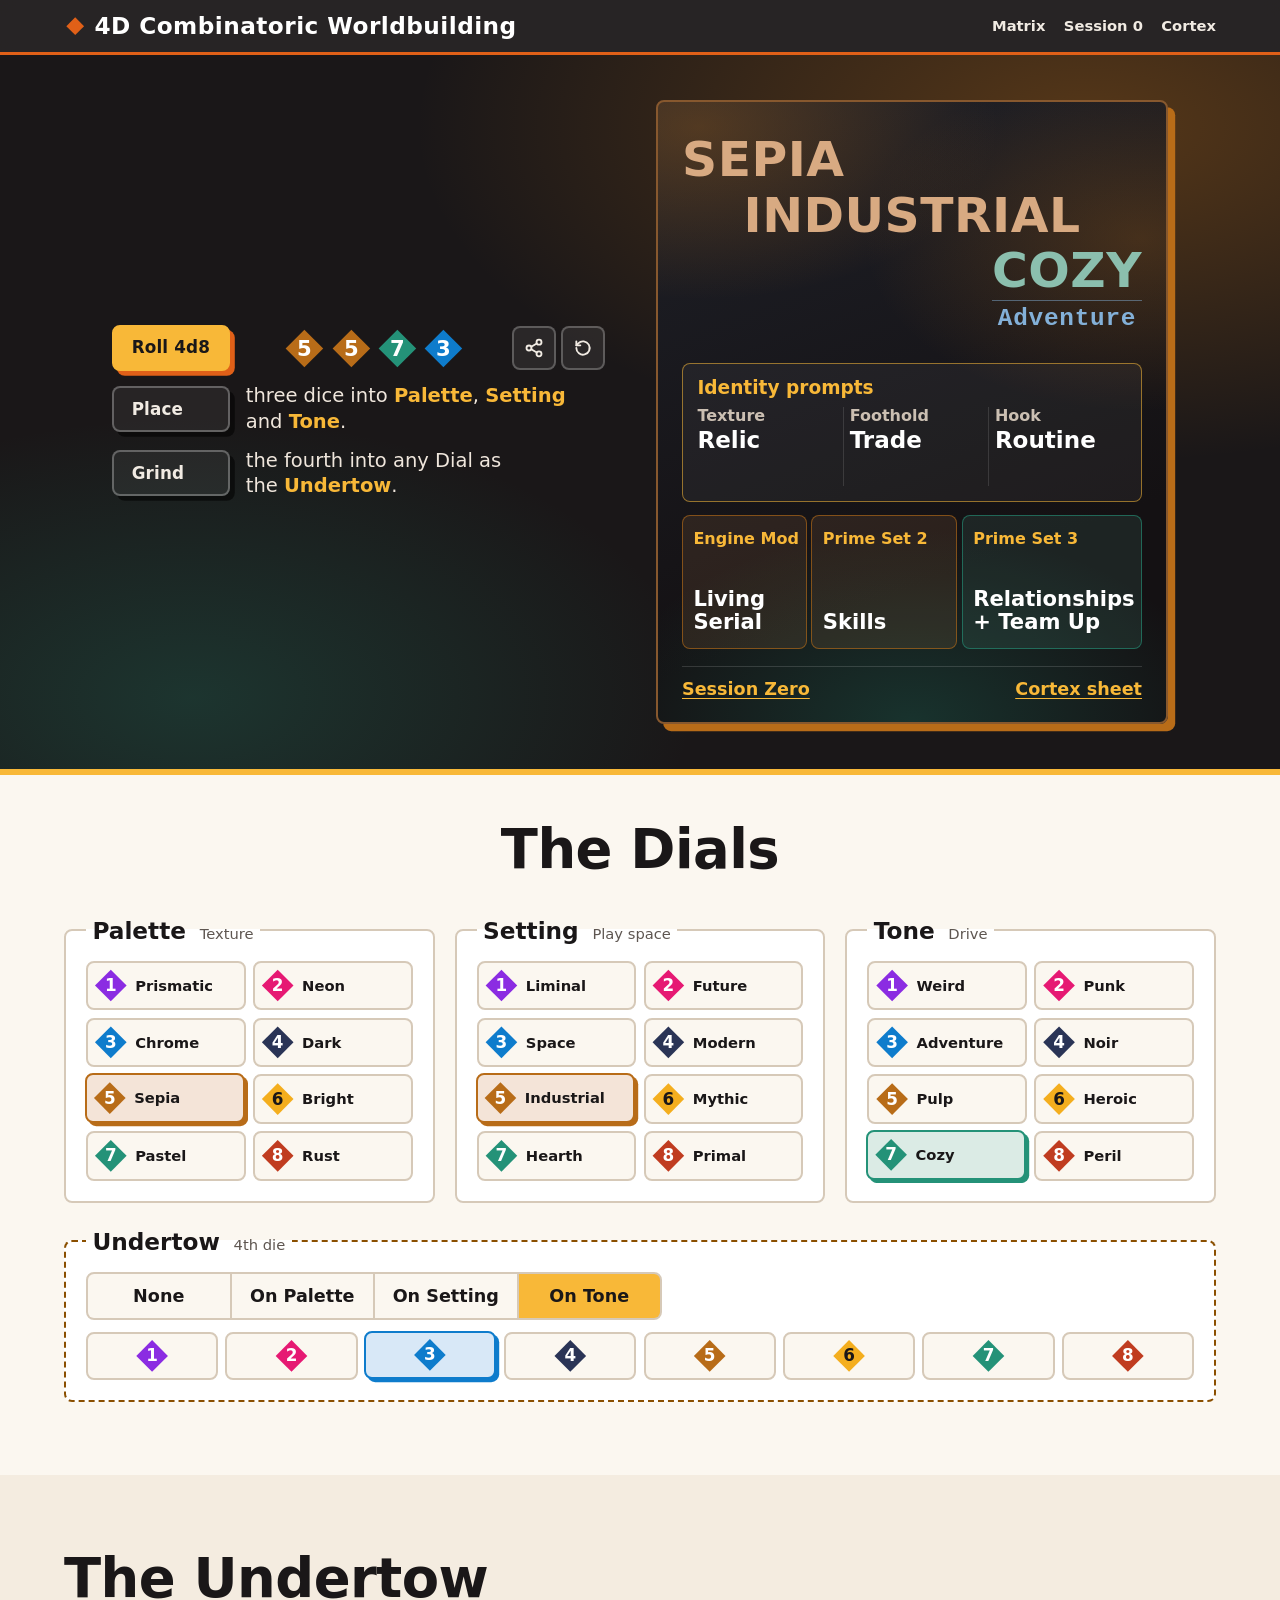
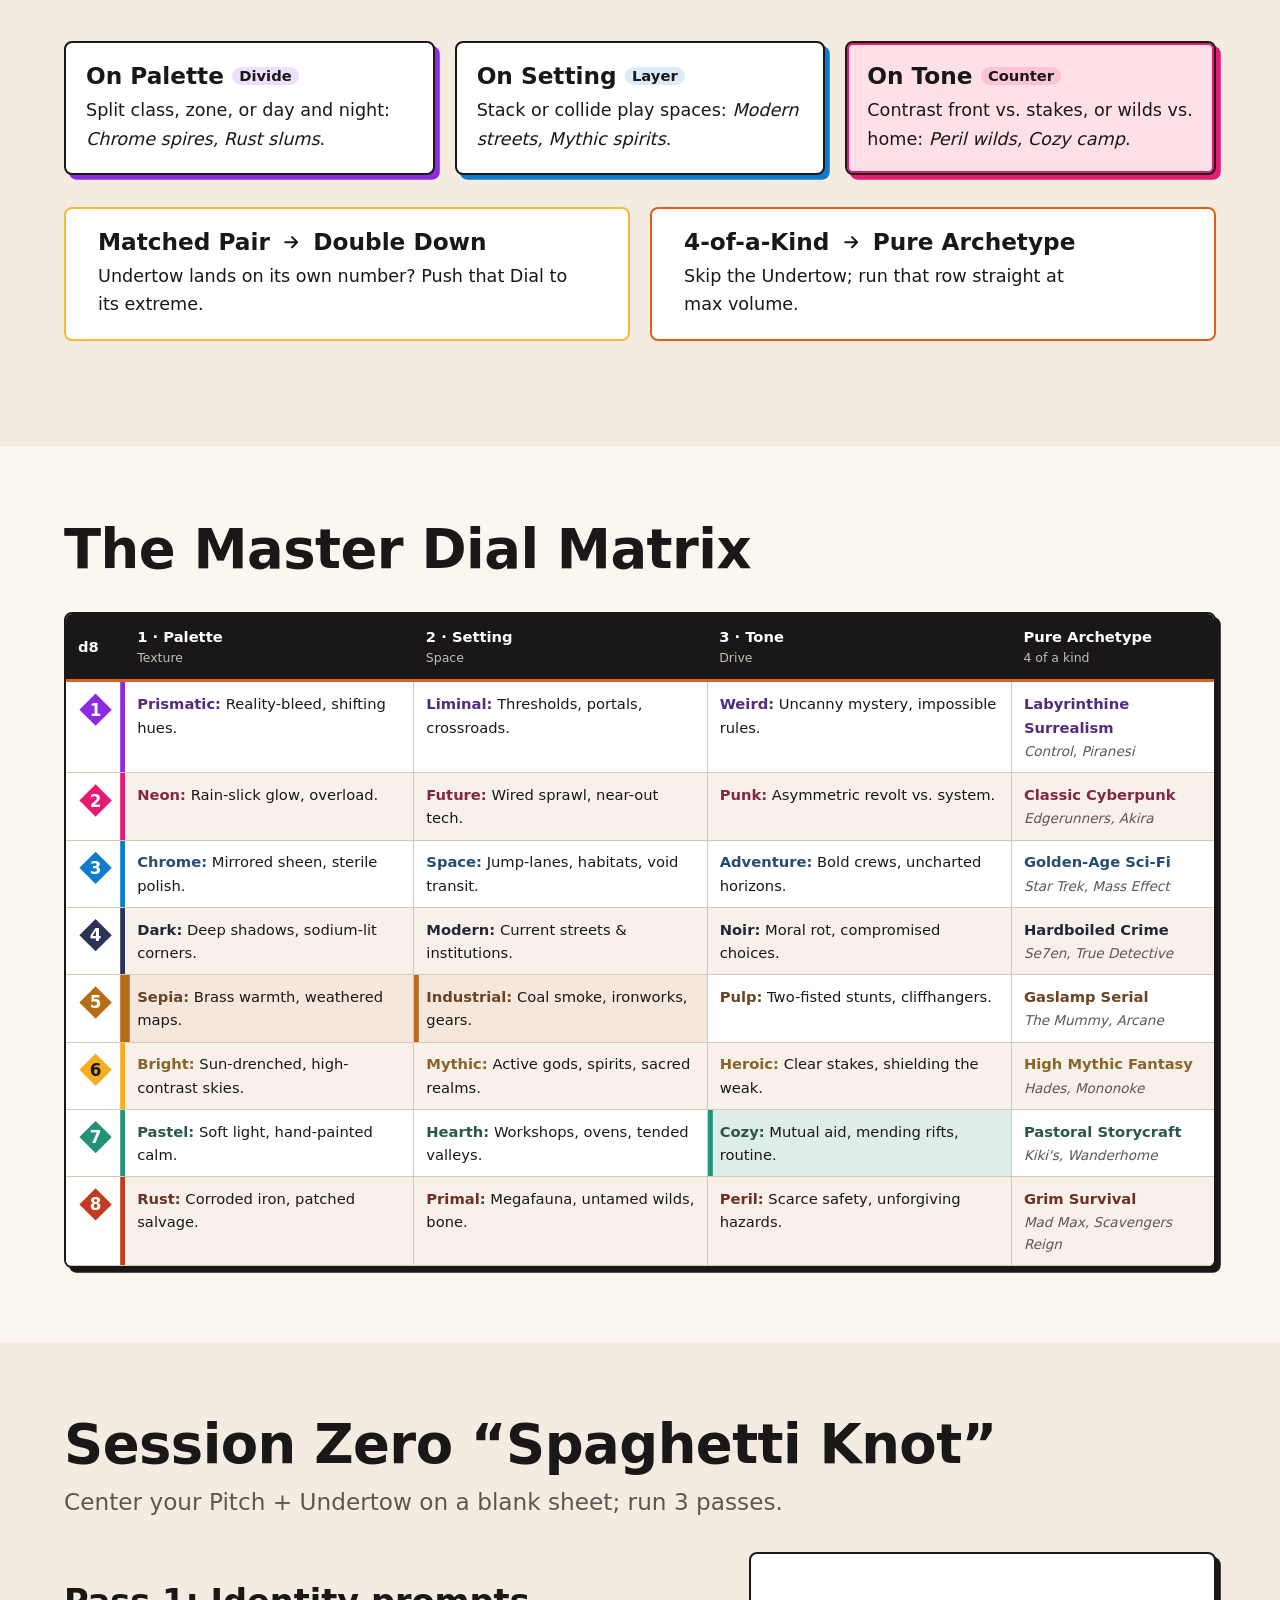
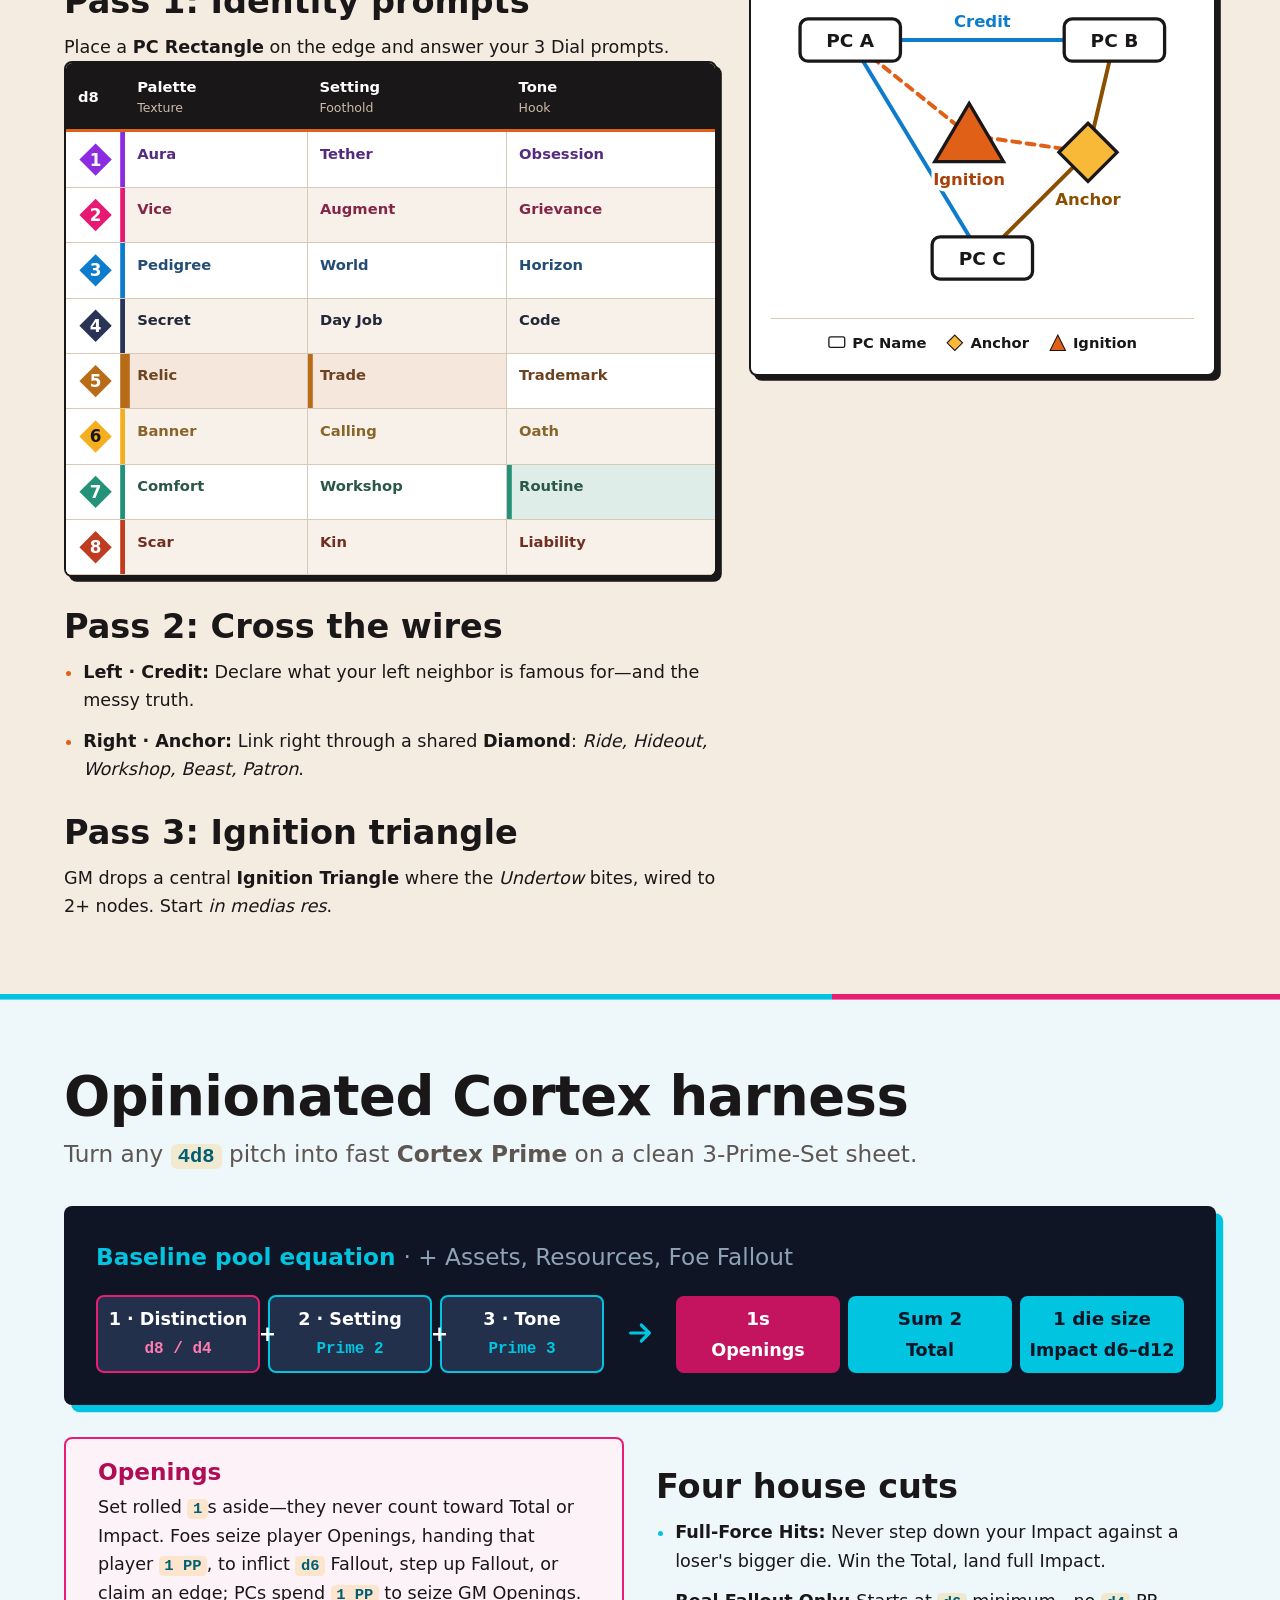
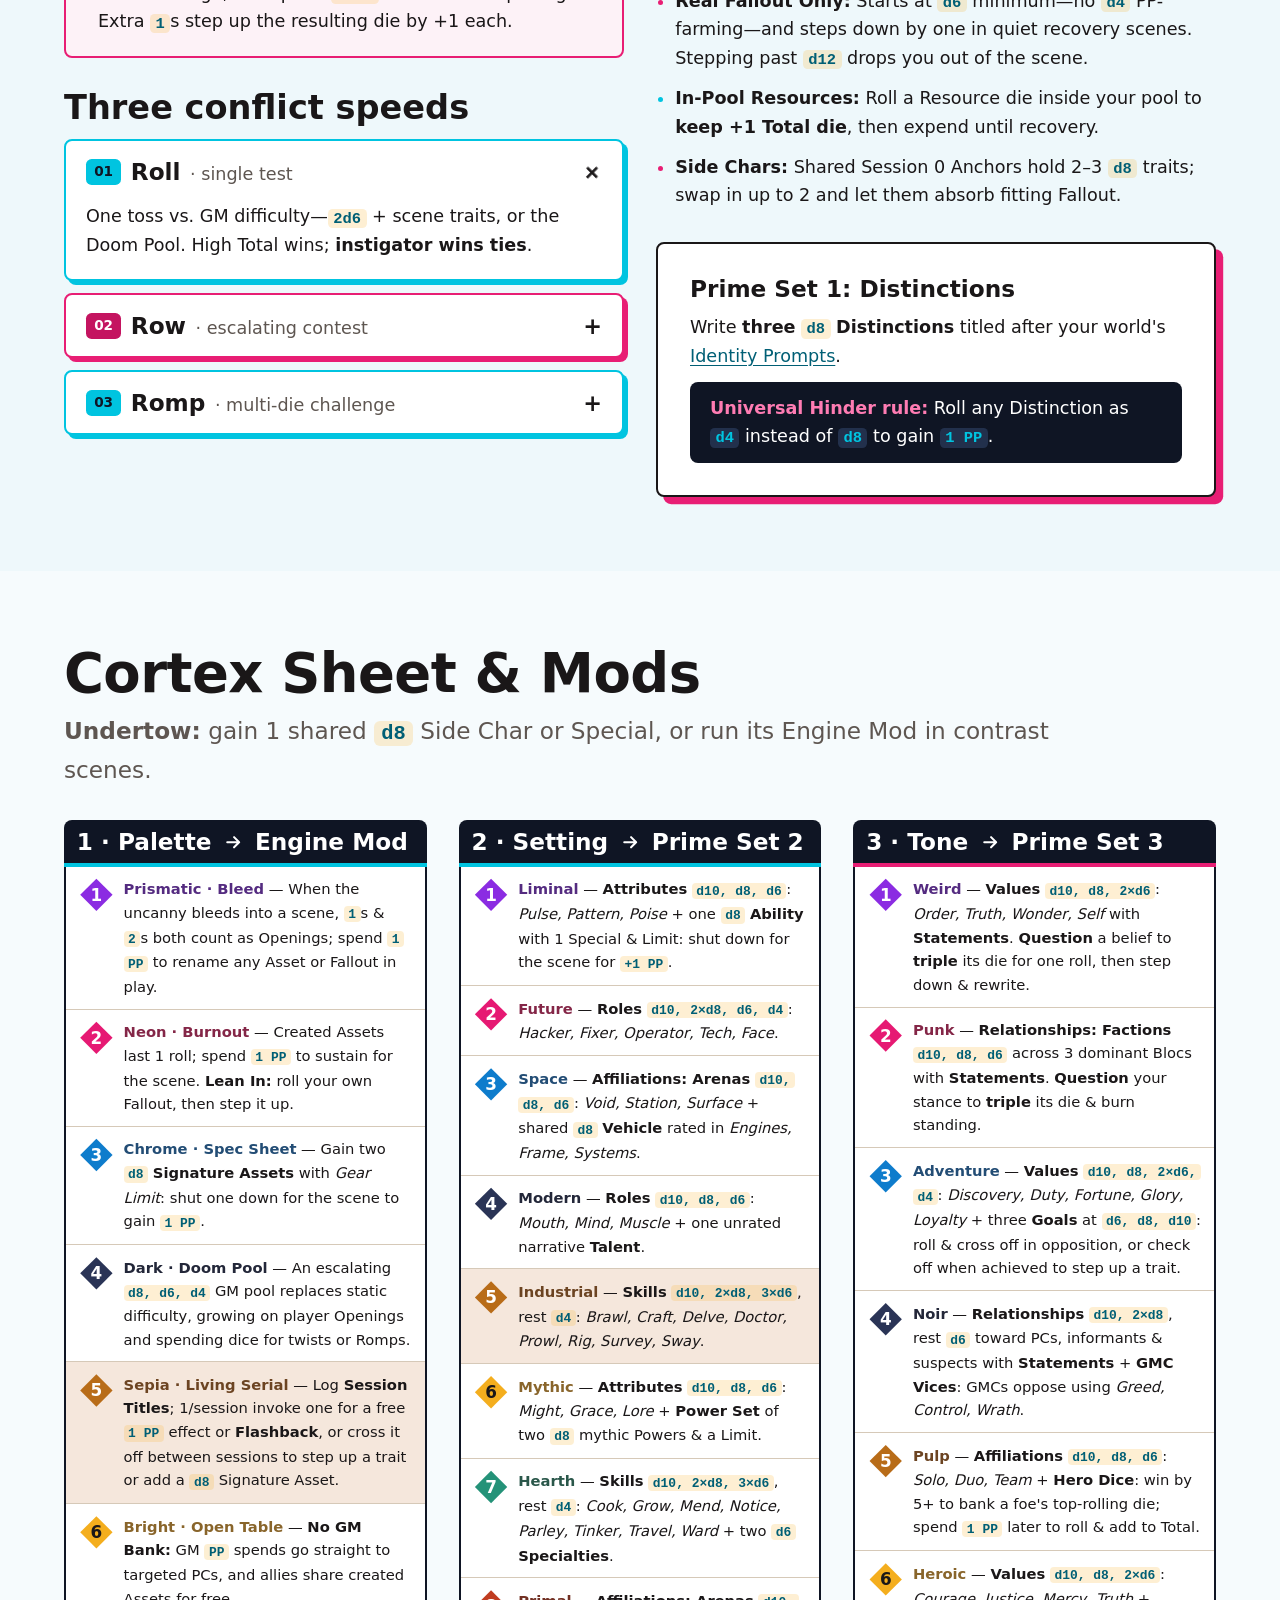
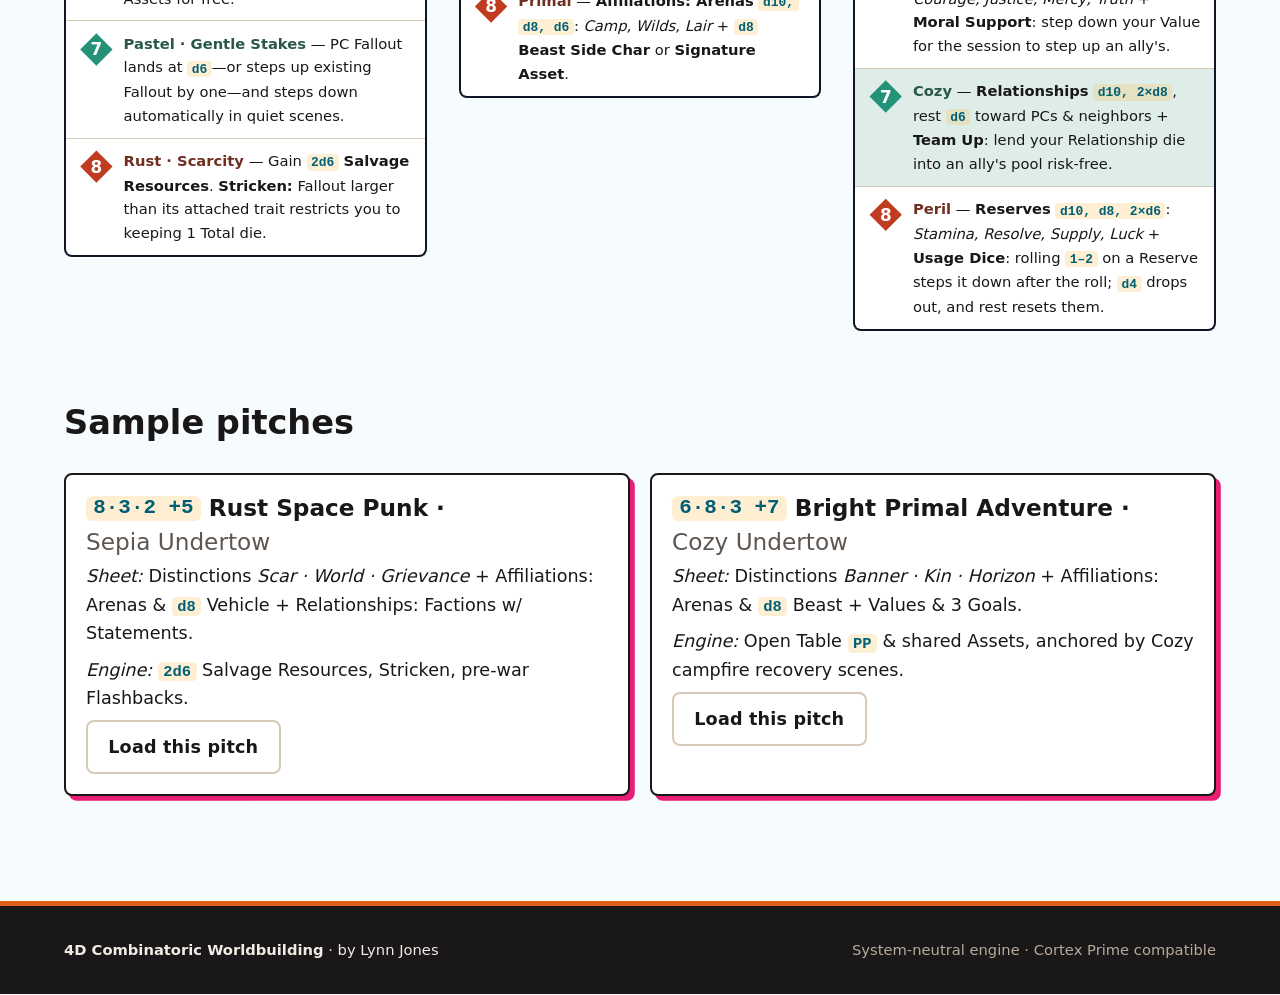
==== commit b0aec2eb: "Neon pass 1" ====
--- a/site/index.html
+++ b/site/index.html
@@ -4,11 +4,10 @@
   <meta charset="utf-8">
   <meta name="viewport" content="width=device-width, initial-scale=1">
   <title>4D Combinatoric Worldbuilding</title>
-  <meta name="description" content="Roll 4d8, compile a three-word world pitch, entangle your cast at Session Zero, and turn it into a Cortex Prime character sheet.">
+  <meta name="description" content="Three words sell a world. Four d8s ignite a campaign.">
   <meta name="color-scheme" content="light dark">
   <meta name="theme-color" content="#1a1718">
   <link rel="icon" href="favicon.svg" type="image/svg+xml">
-  <link rel="stylesheet" href="fontawesome.css">
   <link rel="stylesheet" href="styles.css">
   <script src="app.js" type="module"></script>
 </head>
@@ -16,6 +15,9 @@
   <svg class="sprite" aria-hidden="true" focusable="false">
     <symbol id="d8" viewBox="0 0 24 24">
       <polygon points="12,2.5 21.5,12 12,21.5 2.5,12" fill="currentColor"/>
+    </symbol>
+    <symbol id="icon-arrow-right" viewBox="0 0 24 24">
+      <path d="M5 12h14m-6-6 6 6-6 6" fill="none" stroke="currentColor" stroke-width="2.4" stroke-linecap="round" stroke-linejoin="round"/>
     </symbol>
     <symbol id="icon-share" viewBox="0 0 24 24">
       <circle cx="18" cy="5" r="3" fill="none" stroke="currentColor" stroke-width="2.2"/>
@@ -39,7 +41,6 @@
       </a>
       <nav aria-label="Sections">
         <ul class="site-nav">
-          <li><a href="#compile">Pitch</a></li>
           <li><a href="#matrix">Matrix</a></li>
           <li><a href="#session-zero">Session 0</a></li>
           <li><a href="#cortex">Cortex</a></li>
@@ -50,201 +51,185 @@
 
   <main id="main">
     <section class="hero" id="top" aria-labelledby="hero-title">
+      <h1 id="hero-title" class="visually-hidden">4D Combinatoric Worldbuilding</h1>
       <div class="wrap hero__inner">
-        <div class="hero__copy">
-          <h1 id="hero-title"><span class="hero__big">4D Combinatoric</span> <span class="hero__sub">Worldbuilding</span></h1>
-          <p class="hero__lede">Three words sell a world. Four d8s ignite a campaign.</p>
-          <p>
-            <button type="button" class="button button--gold" id="hero-roll" data-requires-js hidden>Roll 4d8</button>
-            <noscript><a class="button button--gold" href="#compile">Roll 4d8</a></noscript>
-          </p>
-        </div>
-        <div class="hero__dice" id="hero-dice" aria-hidden="true">
-          <figure class="hero-die hero-die--p" data-hero-slot="0" data-d="1">
-            <svg viewBox="0 0 24 24" aria-hidden="true" focusable="false"><use href="#d8"/><text x="12" y="15.67" text-anchor="middle">1</text></svg>
-            <figcaption><span class="hero-die__role">Palette</span><span class="hero-die__val">Prismatic</span></figcaption>
-          </figure>
-          <figure class="hero-die hero-die--s" data-hero-slot="1" data-d="3">
-            <svg viewBox="0 0 24 24" aria-hidden="true" focusable="false"><use href="#d8"/><text x="12" y="15.67" text-anchor="middle">3</text></svg>
-            <figcaption><span class="hero-die__role">Setting</span><span class="hero-die__val">Space</span></figcaption>
-          </figure>
-          <figure class="hero-die hero-die--t" data-hero-slot="2" data-d="2">
-            <svg viewBox="0 0 24 24" aria-hidden="true" focusable="false"><use href="#d8"/><text x="12" y="15.67" text-anchor="middle">2</text></svg>
-            <figcaption><span class="hero-die__role">Tone</span><span class="hero-die__val">Punk</span></figcaption>
-          </figure>
-          <figure class="hero-die hero-die--u" data-hero-slot="3" data-d="6">
-            <svg viewBox="0 0 24 24" aria-hidden="true" focusable="false"><use href="#d8"/><text x="12" y="15.67" text-anchor="middle">6</text></svg>
-            <figcaption><span class="hero-die__role">Undertow</span><span class="hero-die__val">Mythic</span></figcaption>
-          </figure>
-        </div>
-      </div>
-    </section>
-
-    <section class="band" id="compile" aria-labelledby="compile-title">
-      <div class="wrap">
-        <header class="section-head">
-          <h2 id="compile-title">Compile your pitch</h2>
-          <p class="section-head__lede" id="compile-help">Roll <code>4d8</code> once (no rerolls). Slot three dice into <strong>Palette</strong>, <strong>Setting</strong> and <strong>Tone</strong> in any order (<em>512 pitches</em>), then drop the fourth onto any Dial as the <strong>Undertow</strong>.</p>
-        </header>
-
-        <div class="compile-grid">
-          <aside class="pitch-stage" id="pitch-stage" aria-labelledby="pitch-heading">
-            <div class="pitch-card">
-              <div class="pitch-card__top">
-                <p class="eyebrow">Your pitch</p>
-                <span class="share-toast" id="share-toast" role="status" aria-live="polite" hidden>Link copied</span>
-              </div>
-
-              <h3 class="pitch-title" id="pitch-heading" tabindex="-1">
-                <span class="slot" data-dial="p"><span class="ph" data-ph="p">Palette</span><span class="reveal" data-p="1">Prismatic</span><span class="reveal" data-p="2">Neon</span><span class="reveal" data-p="3">Chrome</span><span class="reveal" data-p="4">Dark</span><span class="reveal" data-p="5">Sepia</span><span class="reveal" data-p="6">Bright</span><span class="reveal" data-p="7">Pastel</span><span class="reveal" data-p="8">Rust</span></span>
-                <span class="slot" data-dial="s"><span class="ph" data-ph="s">Setting</span><span class="reveal" data-s="1">Threshold</span><span class="reveal" data-s="2">Future</span><span class="reveal" data-s="3">Space</span><span class="reveal" data-s="4">Modern</span><span class="reveal" data-s="5">Industrial</span><span class="reveal" data-s="6">Mythic</span><span class="reveal" data-s="7">Hearth</span><span class="reveal" data-s="8">Primal</span></span>
-                <span class="slot" data-dial="t"><span class="ph" data-ph="t">Tone</span><span class="reveal" data-t="1">Weird</span><span class="reveal" data-t="2">Punk</span><span class="reveal" data-t="3">Adventure</span><span class="reveal" data-t="4">Noir</span><span class="reveal" data-t="5">Pulp</span><span class="reveal" data-t="6">Heroic</span><span class="reveal" data-t="7">Cozy</span><span class="reveal" data-t="8">Peril</span></span>
-              </h3>
-
-              <div class="pitch-meta-slot" id="pitch-status" role="status">
-                <p class="pitch-undertow"><span class="ph" data-ph="ud">No Undertow yet.</span><span class="reveal-wrap">Undertow: <span class="reveal" data-ud="p"><strong><span class="ph" data-ph="u">pick a number</span><span class="reveal" data-u="1">Prismatic</span><span class="reveal" data-u="2">Neon</span><span class="reveal" data-u="3">Chrome</span><span class="reveal" data-u="4">Dark</span><span class="reveal" data-u="5">Sepia</span><span class="reveal" data-u="6">Bright</span><span class="reveal" data-u="7">Pastel</span><span class="reveal" data-u="8">Rust</span></strong> on Palette <span class="muted">(Divide)</span></span><span class="reveal" data-ud="s"><strong><span class="ph" data-ph="u">pick a number</span><span class="reveal" data-u="1">Threshold</span><span class="reveal" data-u="2">Future</span><span class="reveal" data-u="3">Space</span><span class="reveal" data-u="4">Modern</span><span class="reveal" data-u="5">Industrial</span><span class="reveal" data-u="6">Mythic</span><span class="reveal" data-u="7">Hearth</span><span class="reveal" data-u="8">Primal</span></strong> on Setting <span class="muted">(Layer)</span></span><span class="reveal" data-ud="t"><strong><span class="ph" data-ph="u">pick a number</span><span class="reveal" data-u="1">Weird</span><span class="reveal" data-u="2">Punk</span><span class="reveal" data-u="3">Adventure</span><span class="reveal" data-u="4">Noir</span><span class="reveal" data-u="5">Pulp</span><span class="reveal" data-u="6">Heroic</span><span class="reveal" data-u="7">Cozy</span><span class="reveal" data-u="8">Peril</span></strong> on Tone <span class="muted">(Counter-Beat)</span></span></span></p>
-                <p class="status-msg" data-status="deep"><strong>Matched Pair <i class="fas fa-arrow-right" aria-hidden="true"></i><span class="visually-hidden">becomes</span> Double Down.</strong> Push that Dial to its extreme.</p>
-                <p class="status-msg" data-status="archetype"><strong>4-of-a-Kind <i class="fas fa-arrow-right" aria-hidden="true"></i><span class="visually-hidden">becomes</span> Pure Archetype.</strong> Run the row at max volume.</p>
-              </div>
-
-              <dl class="pitch-facts">
-                <div><dt>Identity prompts</dt><dd>
-                  <span class="fact"><span class="muted">Texture</span> <span class="ph" data-ph="p">—</span><span class="reveal" data-p="1">Warped</span><span class="reveal" data-p="2">Vice</span><span class="reveal" data-p="3">Pedigree</span><span class="reveal" data-p="4">Secret</span><span class="reveal" data-p="5">Relic</span><span class="reveal" data-p="6">Banner</span><span class="reveal" data-p="7">Comfort</span><span class="reveal" data-p="8">Scar</span></span>
-                  <span class="fact"><span class="muted">Foothold</span> <span class="ph" data-ph="s">—</span><span class="reveal" data-s="1">Crossed Over</span><span class="reveal" data-s="2">Augment</span><span class="reveal" data-s="3">World</span><span class="reveal" data-s="4">Day Job</span><span class="reveal" data-s="5">Trade</span><span class="reveal" data-s="6">Calling</span><span class="reveal" data-s="7">Workshop</span><span class="reveal" data-s="8">Kin</span></span>
-                  <span class="fact"><span class="muted">Hook</span> <span class="ph" data-ph="t">—</span><span class="reveal" data-t="1">Obsession</span><span class="reveal" data-t="2">Grievance</span><span class="reveal" data-t="3">Horizon</span><span class="reveal" data-t="4">Code</span><span class="reveal" data-t="5">Trademark</span><span class="reveal" data-t="6">Oath</span><span class="reveal" data-t="7">Routine</span><span class="reveal" data-t="8">Liability</span></span>
-                </dd></div>
-                <div><dt>Engine Mod</dt><dd><span class="ph" data-ph="p">—</span><span class="reveal" data-p="1">Bleed</span><span class="reveal" data-p="2">Burnout</span><span class="reveal" data-p="3">Spec Sheet</span><span class="reveal" data-p="4">Doom Pool</span><span class="reveal" data-p="5">Living Serial</span><span class="reveal" data-p="6">Open Table</span><span class="reveal" data-p="7">Gentle Stakes</span><span class="reveal" data-p="8">Scarcity</span></dd></div>
-                <div><dt>Prime Set 2</dt><dd><span class="ph" data-ph="s">—</span><span class="reveal" data-s="1">Attributes + Ability</span><span class="reveal" data-s="2">Roles</span><span class="reveal" data-s="3">Affiliations: Arenas</span><span class="reveal" data-s="4">Roles + Talent</span><span class="reveal" data-s="5">Skills</span><span class="reveal" data-s="6">Attributes + Powers</span><span class="reveal" data-s="7">Skills &amp; Specialties</span><span class="reveal" data-s="8">Affiliations: Arenas</span></dd></div>
-                <div><dt>Prime Set 3</dt><dd><span class="ph" data-ph="t">—</span><span class="reveal" data-t="1">Values + Statements</span><span class="reveal" data-t="2">Relationships: Factions</span><span class="reveal" data-t="3">Values + Goals</span><span class="reveal" data-t="4">Relationships + Vices</span><span class="reveal" data-t="5">Affiliations + Hero Dice</span><span class="reveal" data-t="6">Values + Moral Support</span><span class="reveal" data-t="7">Relationships + Team Up</span><span class="reveal" data-t="8">Values + Trauma</span></dd></div>
-              </dl>
-
-              <p class="pitch-links"><a href="#session-zero">Run Session Zero</a> <a href="#dial-compiler">See the compiled sheet</a></p>
-            </div>
-
-            <div class="roll-bar" data-requires-js hidden>
-              <button type="button" class="button button--accent" id="roll">Roll 4d8</button>
-              <output class="dice-tray" id="roll-result" for="roll hero-roll" aria-live="polite"></output>
+        <article class="pitch-card" id="pitch-card" aria-labelledby="pitch-heading">
+          <span class="share-toast" id="share-toast" role="status" aria-live="polite" hidden>Link copied</span>
+
+          <h2 class="pitch-title" id="pitch-heading" tabindex="-1">
+            <span class="pitch-line pitch-line--p" data-dial="p">
+              <span class="pitch-word"><span class="ph" data-ph="p">Palette</span><span class="reveal" data-p="1">Prismatic</span><span class="reveal" data-p="2">Neon</span><span class="reveal" data-p="3">Chrome</span><span class="reveal" data-p="4">Dark</span><span class="reveal" data-p="5">Sepia</span><span class="reveal" data-p="6">Bright</span><span class="reveal" data-p="7">Pastel</span><span class="reveal" data-p="8">Rust</span><span class="live-type" data-live="p" aria-hidden="true"></span></span>
+              <span class="pitch-sub" data-ud="p"><span class="visually-hidden">Undertow on Palette: </span><span class="reveal" data-u="1">Prismatic</span><span class="reveal" data-u="2">Neon</span><span class="reveal" data-u="3">Chrome</span><span class="reveal" data-u="4">Dark</span><span class="reveal" data-u="5">Sepia</span><span class="reveal" data-u="6">Bright</span><span class="reveal" data-u="7">Pastel</span><span class="reveal" data-u="8">Rust</span><span class="live-undertow" data-live-u="p" aria-hidden="true"></span></span>
+            </span>
+            <span class="pitch-line pitch-line--s" data-dial="s">
+              <span class="pitch-word"><span class="ph" data-ph="s">Setting</span><span class="reveal" data-s="1">Liminal</span><span class="reveal" data-s="2">Future</span><span class="reveal" data-s="3">Space</span><span class="reveal" data-s="4">Modern</span><span class="reveal" data-s="5">Industrial</span><span class="reveal" data-s="6">Mythic</span><span class="reveal" data-s="7">Hearth</span><span class="reveal" data-s="8">Primal</span><span class="live-type" data-live="s" aria-hidden="true"></span></span>
+              <span class="pitch-sub" data-ud="s"><span class="visually-hidden">Undertow on Setting: </span><span class="reveal" data-u="1">Liminal</span><span class="reveal" data-u="2">Future</span><span class="reveal" data-u="3">Space</span><span class="reveal" data-u="4">Modern</span><span class="reveal" data-u="5">Industrial</span><span class="reveal" data-u="6">Mythic</span><span class="reveal" data-u="7">Hearth</span><span class="reveal" data-u="8">Primal</span><span class="live-undertow" data-live-u="s" aria-hidden="true"></span></span>
+            </span>
+            <span class="pitch-line pitch-line--t" data-dial="t">
+              <span class="pitch-word"><span class="ph" data-ph="t">Tone</span><span class="reveal" data-t="1">Weird</span><span class="reveal" data-t="2">Punk</span><span class="reveal" data-t="3">Adventure</span><span class="reveal" data-t="4">Noir</span><span class="reveal" data-t="5">Pulp</span><span class="reveal" data-t="6">Heroic</span><span class="reveal" data-t="7">Cozy</span><span class="reveal" data-t="8">Peril</span><span class="live-type" data-live="t" aria-hidden="true"></span></span>
+              <span class="pitch-sub" data-ud="t"><span class="visually-hidden">Undertow on Tone: </span><span class="reveal" data-u="1">Weird</span><span class="reveal" data-u="2">Punk</span><span class="reveal" data-u="3">Adventure</span><span class="reveal" data-u="4">Noir</span><span class="reveal" data-u="5">Pulp</span><span class="reveal" data-u="6">Heroic</span><span class="reveal" data-u="7">Cozy</span><span class="reveal" data-u="8">Peril</span><span class="live-undertow" data-live-u="t" aria-hidden="true"></span></span>
+            </span>
+          </h2>
+
+          <p class="visually-hidden" id="pitch-status" role="status" aria-live="polite"></p>
+
+          <dl class="pitch-facts">
+            <div><dt>Identity prompts</dt><dd>
+              <span class="fact"><span class="muted">Texture</span> <span class="ph" data-ph="p">—</span><span class="reveal" data-p="1">Aura</span><span class="reveal" data-p="2">Vice</span><span class="reveal" data-p="3">Pedigree</span><span class="reveal" data-p="4">Secret</span><span class="reveal" data-p="5">Relic</span><span class="reveal" data-p="6">Banner</span><span class="reveal" data-p="7">Comfort</span><span class="reveal" data-p="8">Scar</span></span>
+              <span class="fact"><span class="muted">Foothold</span> <span class="ph" data-ph="s">—</span><span class="reveal" data-s="1">Tether</span><span class="reveal" data-s="2">Augment</span><span class="reveal" data-s="3">World</span><span class="reveal" data-s="4">Day Job</span><span class="reveal" data-s="5">Trade</span><span class="reveal" data-s="6">Calling</span><span class="reveal" data-s="7">Workshop</span><span class="reveal" data-s="8">Kin</span></span>
+              <span class="fact"><span class="muted">Hook</span> <span class="ph" data-ph="t">—</span><span class="reveal" data-t="1">Obsession</span><span class="reveal" data-t="2">Grievance</span><span class="reveal" data-t="3">Horizon</span><span class="reveal" data-t="4">Code</span><span class="reveal" data-t="5">Trademark</span><span class="reveal" data-t="6">Oath</span><span class="reveal" data-t="7">Routine</span><span class="reveal" data-t="8">Liability</span></span>
+            </dd></div>
+            <div><dt>Engine Mod</dt><dd><span class="ph" data-ph="p">—</span><span class="reveal" data-p="1">Bleed</span><span class="reveal" data-p="2">Burnout</span><span class="reveal" data-p="3">Spec Sheet</span><span class="reveal" data-p="4">Doom Pool</span><span class="reveal" data-p="5">Living Serial</span><span class="reveal" data-p="6">Open Table</span><span class="reveal" data-p="7">Gentle Stakes</span><span class="reveal" data-p="8">Scarcity</span></dd></div>
+            <div><dt>Prime Set 2</dt><dd><span class="ph" data-ph="s">—</span><span class="reveal" data-s="1">Attributes + Ability</span><span class="reveal" data-s="2">Roles</span><span class="reveal" data-s="3">Affiliations: Arenas</span><span class="reveal" data-s="4">Roles + Talent</span><span class="reveal" data-s="5">Skills</span><span class="reveal" data-s="6">Attributes + Powers</span><span class="reveal" data-s="7">Skills + Specialties</span><span class="reveal" data-s="8">Affiliations: Arenas</span></dd></div>
+            <div><dt>Prime Set 3</dt><dd><span class="ph" data-ph="t">—</span><span class="reveal" data-t="1">Values + Statements</span><span class="reveal" data-t="2">Relationships: Factions</span><span class="reveal" data-t="3">Values + Goals</span><span class="reveal" data-t="4">Relationships + Vices</span><span class="reveal" data-t="5">Affiliations + Hero Dice</span><span class="reveal" data-t="6">Values + Moral Support</span><span class="reveal" data-t="7">Relationships + Team Up</span><span class="reveal" data-t="8">Reserves + Usage Dice</span></dd></div>
+          </dl>
+
+          <p class="pitch-links"><a href="#session-zero">Session Zero</a> <a href="#cortex-sheet">Cortex sheet</a></p>
+        </article>
+
+        <div class="rpg-stack" id="dials-help">
+          <div class="rpg-row rpg-row--roll" data-requires-js hidden>
+            <button type="button" class="button button--gold rpg-btn" id="roll">Roll 4d8</button>
+            <div class="roll-bar__rest">
+              <output class="dice-tray" id="roll-result" for="roll" aria-live="polite"></output>
               <div class="icon-actions">
-                <button type="submit" form="compiler" class="icon-btn" id="share-pitch" aria-label="Share link to pitch" title="Share link to pitch">
+                <button type="submit" form="dials-form" class="icon-btn" id="share-pitch" aria-label="Share link to pitch" title="Share link to pitch">
                   <svg viewBox="0 0 24 24" aria-hidden="true" focusable="false"><use href="#icon-share"/></svg>
                 </button>
-                <button type="reset" form="compiler" class="icon-btn" id="reset-pitch" aria-label="Reset dials" title="Reset dials">
+                <button type="reset" form="dials-form" class="icon-btn" id="reset-pitch" aria-label="Reset dials" title="Reset dials">
                   <svg viewBox="0 0 24 24" aria-hidden="true" focusable="false"><use href="#icon-reset"/></svg>
                 </button>
               </div>
             </div>
-          </aside>
-
-          <form class="pickers" id="compiler" method="get" action="#compile" aria-describedby="compile-help">
-            <noscript>
-              <p class="note">Pick each Dial by hand below. The dice roller needs JavaScript.</p>
-              <p class="form-actions">
-                <button type="submit" class="icon-btn" aria-label="Share link to pitch" title="Share link to pitch">
-                  <svg viewBox="0 0 24 24" aria-hidden="true" focusable="false"><use href="#icon-share"/></svg>
-                </button>
-                <button type="reset" class="icon-btn" aria-label="Reset dials" title="Reset dials">
-                  <svg viewBox="0 0 24 24" aria-hidden="true" focusable="false"><use href="#icon-reset"/></svg>
-                </button>
-              </p>
-            </noscript>
-
-            <fieldset class="dial" data-dial="p">
-              <legend><span class="dial__name">Palette</span> <span class="dial__hint">Texture</span></legend>
-              <div class="chips">
-                <input class="visually-hidden" type="radio" name="palette" id="p1" value="1"><label class="chip" for="p1" data-d="1"><span class="chip__num">1</span><span class="chip__name">Prismatic</span></label>
-                <input class="visually-hidden" type="radio" name="palette" id="p2" value="2"><label class="chip" for="p2" data-d="2"><span class="chip__num">2</span><span class="chip__name">Neon</span></label>
-                <input class="visually-hidden" type="radio" name="palette" id="p3" value="3"><label class="chip" for="p3" data-d="3"><span class="chip__num">3</span><span class="chip__name">Chrome</span></label>
-                <input class="visually-hidden" type="radio" name="palette" id="p4" value="4"><label class="chip" for="p4" data-d="4"><span class="chip__num">4</span><span class="chip__name">Dark</span></label>
-                <input class="visually-hidden" type="radio" name="palette" id="p5" value="5"><label class="chip" for="p5" data-d="5"><span class="chip__num">5</span><span class="chip__name">Sepia</span></label>
-                <input class="visually-hidden" type="radio" name="palette" id="p6" value="6"><label class="chip" for="p6" data-d="6"><span class="chip__num">6</span><span class="chip__name">Bright</span></label>
-                <input class="visually-hidden" type="radio" name="palette" id="p7" value="7"><label class="chip" for="p7" data-d="7"><span class="chip__num">7</span><span class="chip__name">Pastel</span></label>
-                <input class="visually-hidden" type="radio" name="palette" id="p8" value="8"><label class="chip" for="p8" data-d="8"><span class="chip__num">8</span><span class="chip__name">Rust</span></label>
-              </div>
-            </fieldset>
-
-            <fieldset class="dial" data-dial="s">
-              <legend><span class="dial__name">Setting</span> <span class="dial__hint">Play space</span></legend>
-              <div class="chips">
-                <input class="visually-hidden" type="radio" name="setting" id="s1" value="1"><label class="chip" for="s1" data-d="1"><span class="chip__num">1</span><span class="chip__name">Threshold</span></label>
-                <input class="visually-hidden" type="radio" name="setting" id="s2" value="2"><label class="chip" for="s2" data-d="2"><span class="chip__num">2</span><span class="chip__name">Future</span></label>
-                <input class="visually-hidden" type="radio" name="setting" id="s3" value="3"><label class="chip" for="s3" data-d="3"><span class="chip__num">3</span><span class="chip__name">Space</span></label>
-                <input class="visually-hidden" type="radio" name="setting" id="s4" value="4"><label class="chip" for="s4" data-d="4"><span class="chip__num">4</span><span class="chip__name">Modern</span></label>
-                <input class="visually-hidden" type="radio" name="setting" id="s5" value="5"><label class="chip" for="s5" data-d="5"><span class="chip__num">5</span><span class="chip__name">Industrial</span></label>
-                <input class="visually-hidden" type="radio" name="setting" id="s6" value="6"><label class="chip" for="s6" data-d="6"><span class="chip__num">6</span><span class="chip__name">Mythic</span></label>
-                <input class="visually-hidden" type="radio" name="setting" id="s7" value="7"><label class="chip" for="s7" data-d="7"><span class="chip__num">7</span><span class="chip__name">Hearth</span></label>
-                <input class="visually-hidden" type="radio" name="setting" id="s8" value="8"><label class="chip" for="s8" data-d="8"><span class="chip__num">8</span><span class="chip__name">Primal</span></label>
-              </div>
-            </fieldset>
-
-            <fieldset class="dial" data-dial="t">
-              <legend><span class="dial__name">Tone</span> <span class="dial__hint">Drive</span></legend>
-              <div class="chips">
-                <input class="visually-hidden" type="radio" name="tone" id="t1" value="1"><label class="chip" for="t1" data-d="1"><span class="chip__num">1</span><span class="chip__name">Weird</span></label>
-                <input class="visually-hidden" type="radio" name="tone" id="t2" value="2"><label class="chip" for="t2" data-d="2"><span class="chip__num">2</span><span class="chip__name">Punk</span></label>
-                <input class="visually-hidden" type="radio" name="tone" id="t3" value="3"><label class="chip" for="t3" data-d="3"><span class="chip__num">3</span><span class="chip__name">Adventure</span></label>
-                <input class="visually-hidden" type="radio" name="tone" id="t4" value="4"><label class="chip" for="t4" data-d="4"><span class="chip__num">4</span><span class="chip__name">Noir</span></label>
-                <input class="visually-hidden" type="radio" name="tone" id="t5" value="5"><label class="chip" for="t5" data-d="5"><span class="chip__num">5</span><span class="chip__name">Pulp</span></label>
-                <input class="visually-hidden" type="radio" name="tone" id="t6" value="6"><label class="chip" for="t6" data-d="6"><span class="chip__num">6</span><span class="chip__name">Heroic</span></label>
-                <input class="visually-hidden" type="radio" name="tone" id="t7" value="7"><label class="chip" for="t7" data-d="7"><span class="chip__num">7</span><span class="chip__name">Cozy</span></label>
-                <input class="visually-hidden" type="radio" name="tone" id="t8" value="8"><label class="chip" for="t8" data-d="8"><span class="chip__num">8</span><span class="chip__name">Peril</span></label>
-              </div>
-            </fieldset>
-
-            <fieldset class="dial dial--undertow">
-              <legend><span class="dial__name">Undertow</span> <span class="dial__hint">Friction</span></legend>
-              <div class="segmented">
-                <input class="visually-hidden" type="radio" name="undertow-dial" id="ud-none" value="none" checked>
-                <label for="ud-none">None</label>
-                <input class="visually-hidden" type="radio" name="undertow-dial" id="ud-p" value="palette">
-                <label for="ud-p">On Palette</label>
-                <input class="visually-hidden" type="radio" name="undertow-dial" id="ud-s" value="setting">
-                <label for="ud-s">On Setting</label>
-                <input class="visually-hidden" type="radio" name="undertow-dial" id="ud-t" value="tone">
-                <label for="ud-t">On Tone</label>
-              </div>
-              <div class="chips chips--numbers">
-                <input class="visually-hidden" type="radio" name="undertow" id="u1" value="1"><label class="chip chip--num" for="u1" data-d="1" aria-label="Undertow die 1"><span class="chip__num">1</span></label><input class="visually-hidden" type="radio" name="undertow" id="u2" value="2"><label class="chip chip--num" for="u2" data-d="2" aria-label="Undertow die 2"><span class="chip__num">2</span></label><input class="visually-hidden" type="radio" name="undertow" id="u3" value="3"><label class="chip chip--num" for="u3" data-d="3" aria-label="Undertow die 3"><span class="chip__num">3</span></label><input class="visually-hidden" type="radio" name="undertow" id="u4" value="4"><label class="chip chip--num" for="u4" data-d="4" aria-label="Undertow die 4"><span class="chip__num">4</span></label><input class="visually-hidden" type="radio" name="undertow" id="u5" value="5"><label class="chip chip--num" for="u5" data-d="5" aria-label="Undertow die 5"><span class="chip__num">5</span></label><input class="visually-hidden" type="radio" name="undertow" id="u6" value="6"><label class="chip chip--num" for="u6" data-d="6" aria-label="Undertow die 6"><span class="chip__num">6</span></label><input class="visually-hidden" type="radio" name="undertow" id="u7" value="7"><label class="chip chip--num" for="u7" data-d="7" aria-label="Undertow die 7"><span class="chip__num">7</span></label><input class="visually-hidden" type="radio" name="undertow" id="u8" value="8"><label class="chip chip--num" for="u8" data-d="8" aria-label="Undertow die 8"><span class="chip__num">8</span></label>
-              </div>
-            </fieldset>
-          </form>
-        </div>
+          </div>
+          <noscript>
+            <div class="rpg-row">
+              <a class="button button--gold rpg-btn" href="#dials">Roll 4d8</a>
+              <p class="rpg-copy">at the table, then set each Dial below.</p>
+            </div>
+          </noscript>
+
+          <div class="rpg-row">
+            <a class="button button--step rpg-btn" href="#dials">Place</a>
+            <p class="rpg-copy">three dice into <strong>Palette</strong>, <strong>Setting</strong> and <strong>Tone</strong>.</p>
+          </div>
+
+          <div class="rpg-row">
+            <a class="button button--step rpg-btn" href="#undertow-dial">Grind</a>
+            <p class="rpg-copy">the fourth into any Dial as the <strong>Undertow</strong>.</p>
+          </div>
+        </div>
+      </div>
+    </section>
+
+    <section class="band" id="dials" aria-labelledby="dials-title">
+      <div class="wrap">
+        <header class="section-head section-head--center">
+          <h2 id="dials-title">The Dials</h2>
+        </header>
+
+        <form class="pickers" id="dials-form" method="get" action="#top" aria-describedby="dials-help">
+          <noscript>
+            <p class="note">Pick each Dial by hand below. The dice roller needs JavaScript.</p>
+            <p class="form-actions">
+              <button type="submit" class="icon-btn" aria-label="Share link to pitch" title="Share link to pitch">
+                <svg viewBox="0 0 24 24" aria-hidden="true" focusable="false"><use href="#icon-share"/></svg>
+              </button>
+              <button type="reset" class="icon-btn" aria-label="Reset dials" title="Reset dials">
+                <svg viewBox="0 0 24 24" aria-hidden="true" focusable="false"><use href="#icon-reset"/></svg>
+              </button>
+            </p>
+          </noscript>
+
+          <fieldset class="dial" data-dial="p">
+            <legend><span class="dial__name">Palette</span> <span class="dial__hint">Texture</span></legend>
+            <div class="chips">
+              <input class="visually-hidden" type="radio" name="palette" id="p1" value="1"><label class="chip" for="p1" data-d="1"><span class="chip__num">1</span><span class="chip__name">Prismatic</span></label>
+              <input class="visually-hidden" type="radio" name="palette" id="p2" value="2"><label class="chip" for="p2" data-d="2"><span class="chip__num">2</span><span class="chip__name">Neon</span></label>
+              <input class="visually-hidden" type="radio" name="palette" id="p3" value="3"><label class="chip" for="p3" data-d="3"><span class="chip__num">3</span><span class="chip__name">Chrome</span></label>
+              <input class="visually-hidden" type="radio" name="palette" id="p4" value="4"><label class="chip" for="p4" data-d="4"><span class="chip__num">4</span><span class="chip__name">Dark</span></label>
+              <input class="visually-hidden" type="radio" name="palette" id="p5" value="5"><label class="chip" for="p5" data-d="5"><span class="chip__num">5</span><span class="chip__name">Sepia</span></label>
+              <input class="visually-hidden" type="radio" name="palette" id="p6" value="6"><label class="chip" for="p6" data-d="6"><span class="chip__num">6</span><span class="chip__name">Bright</span></label>
+              <input class="visually-hidden" type="radio" name="palette" id="p7" value="7"><label class="chip" for="p7" data-d="7"><span class="chip__num">7</span><span class="chip__name">Pastel</span></label>
+              <input class="visually-hidden" type="radio" name="palette" id="p8" value="8"><label class="chip" for="p8" data-d="8"><span class="chip__num">8</span><span class="chip__name">Rust</span></label>
+            </div>
+          </fieldset>
+
+          <fieldset class="dial" data-dial="s">
+            <legend><span class="dial__name">Setting</span> <span class="dial__hint">Play space</span></legend>
+            <div class="chips">
+              <input class="visually-hidden" type="radio" name="setting" id="s1" value="1"><label class="chip" for="s1" data-d="1"><span class="chip__num">1</span><span class="chip__name">Liminal</span></label>
+              <input class="visually-hidden" type="radio" name="setting" id="s2" value="2"><label class="chip" for="s2" data-d="2"><span class="chip__num">2</span><span class="chip__name">Future</span></label>
+              <input class="visually-hidden" type="radio" name="setting" id="s3" value="3"><label class="chip" for="s3" data-d="3"><span class="chip__num">3</span><span class="chip__name">Space</span></label>
+              <input class="visually-hidden" type="radio" name="setting" id="s4" value="4"><label class="chip" for="s4" data-d="4"><span class="chip__num">4</span><span class="chip__name">Modern</span></label>
+              <input class="visually-hidden" type="radio" name="setting" id="s5" value="5"><label class="chip" for="s5" data-d="5"><span class="chip__num">5</span><span class="chip__name">Industrial</span></label>
+              <input class="visually-hidden" type="radio" name="setting" id="s6" value="6"><label class="chip" for="s6" data-d="6"><span class="chip__num">6</span><span class="chip__name">Mythic</span></label>
+              <input class="visually-hidden" type="radio" name="setting" id="s7" value="7"><label class="chip" for="s7" data-d="7"><span class="chip__num">7</span><span class="chip__name">Hearth</span></label>
+              <input class="visually-hidden" type="radio" name="setting" id="s8" value="8"><label class="chip" for="s8" data-d="8"><span class="chip__num">8</span><span class="chip__name">Primal</span></label>
+            </div>
+          </fieldset>
+
+          <fieldset class="dial" data-dial="t">
+            <legend><span class="dial__name">Tone</span> <span class="dial__hint">Drive</span></legend>
+            <div class="chips">
+              <input class="visually-hidden" type="radio" name="tone" id="t1" value="1"><label class="chip" for="t1" data-d="1"><span class="chip__num">1</span><span class="chip__name">Weird</span></label>
+              <input class="visually-hidden" type="radio" name="tone" id="t2" value="2"><label class="chip" for="t2" data-d="2"><span class="chip__num">2</span><span class="chip__name">Punk</span></label>
+              <input class="visually-hidden" type="radio" name="tone" id="t3" value="3"><label class="chip" for="t3" data-d="3"><span class="chip__num">3</span><span class="chip__name">Adventure</span></label>
+              <input class="visually-hidden" type="radio" name="tone" id="t4" value="4"><label class="chip" for="t4" data-d="4"><span class="chip__num">4</span><span class="chip__name">Noir</span></label>
+              <input class="visually-hidden" type="radio" name="tone" id="t5" value="5"><label class="chip" for="t5" data-d="5"><span class="chip__num">5</span><span class="chip__name">Pulp</span></label>
+              <input class="visually-hidden" type="radio" name="tone" id="t6" value="6"><label class="chip" for="t6" data-d="6"><span class="chip__num">6</span><span class="chip__name">Heroic</span></label>
+              <input class="visually-hidden" type="radio" name="tone" id="t7" value="7"><label class="chip" for="t7" data-d="7"><span class="chip__num">7</span><span class="chip__name">Cozy</span></label>
+              <input class="visually-hidden" type="radio" name="tone" id="t8" value="8"><label class="chip" for="t8" data-d="8"><span class="chip__num">8</span><span class="chip__name">Peril</span></label>
+            </div>
+          </fieldset>
+
+          <fieldset class="dial dial--undertow" id="undertow-dial">
+            <legend><span class="dial__name">Undertow</span> <span class="dial__hint">4th die</span></legend>
+            <div class="segmented">
+              <input class="visually-hidden" type="radio" name="undertow-dial" id="ud-none" value="none" checked>
+              <label for="ud-none">None</label>
+              <input class="visually-hidden" type="radio" name="undertow-dial" id="ud-p" value="palette">
+              <label for="ud-p">On Palette</label>
+              <input class="visually-hidden" type="radio" name="undertow-dial" id="ud-s" value="setting">
+              <label for="ud-s">On Setting</label>
+              <input class="visually-hidden" type="radio" name="undertow-dial" id="ud-t" value="tone">
+              <label for="ud-t">On Tone</label>
+            </div>
+            <div class="chips chips--numbers">
+              <input class="visually-hidden" type="radio" name="undertow" id="u1" value="1"><label class="chip chip--num" for="u1" data-d="1" aria-label="Undertow die 1"><span class="chip__num">1</span></label><input class="visually-hidden" type="radio" name="undertow" id="u2" value="2"><label class="chip chip--num" for="u2" data-d="2" aria-label="Undertow die 2"><span class="chip__num">2</span></label><input class="visually-hidden" type="radio" name="undertow" id="u3" value="3"><label class="chip chip--num" for="u3" data-d="3" aria-label="Undertow die 3"><span class="chip__num">3</span></label><input class="visually-hidden" type="radio" name="undertow" id="u4" value="4"><label class="chip chip--num" for="u4" data-d="4" aria-label="Undertow die 4"><span class="chip__num">4</span></label><input class="visually-hidden" type="radio" name="undertow" id="u5" value="5"><label class="chip chip--num" for="u5" data-d="5" aria-label="Undertow die 5"><span class="chip__num">5</span></label><input class="visually-hidden" type="radio" name="undertow" id="u6" value="6"><label class="chip chip--num" for="u6" data-d="6" aria-label="Undertow die 6"><span class="chip__num">6</span></label><input class="visually-hidden" type="radio" name="undertow" id="u7" value="7"><label class="chip chip--num" for="u7" data-d="7" aria-label="Undertow die 7"><span class="chip__num">7</span></label><input class="visually-hidden" type="radio" name="undertow" id="u8" value="8"><label class="chip chip--num" for="u8" data-d="8" aria-label="Undertow die 8"><span class="chip__num">8</span></label>
+            </div>
+          </fieldset>
+        </form>
       </div>
     </section>
 
     <section class="band band--alt" id="procedure" aria-labelledby="procedure-title">
       <div class="wrap">
         <header class="section-head">
-          <h2 id="procedure-title">The 4d8 procedure</h2>
+          <h2 id="procedure-title">The Undertow</h2>
         </header>
-        <ol class="steps">
-          <li><strong>Roll</strong> <code>4d8</code> once. No rerolls.</li>
-          <li><strong>Slot</strong> any three dice into Palette, Setting and Tone.</li>
-          <li><strong>Drop</strong> the fourth onto any Dial as the Undertow.</li>
-        </ol>
-
-        <h3 class="subhead">The Undertow: friction from the fourth die</h3>
         <div class="cards cards--3">
           <article class="card mode hl" data-ud="p" data-d="1">
-            <h4>On Palette <span class="tag">Divide</span></h4>
-            <p>Split class, zone, or day/night (<em>Chrome spires, Rust slums</em>).</p>
+            <h3>On Palette <span class="tag">Divide</span></h3>
+            <p>Split class, zone, or day and night: <em>Chrome spires, Rust slums</em>.</p>
           </article>
           <article class="card mode hl" data-ud="s" data-d="3">
-            <h4>On Setting <span class="tag">Layer</span></h4>
-            <p>Stack or collide play spaces (<em>Modern streets, Mythic spirits</em>).</p>
+            <h3>On Setting <span class="tag">Layer</span></h3>
+            <p>Stack or collide play spaces: <em>Modern streets, Mythic spirits</em>.</p>
           </article>
           <article class="card mode hl" data-ud="t" data-d="2">
-            <h4>On Tone <span class="tag">Counter-Beat</span></h4>
-            <p>Contrast front vs. stakes, or wilds vs. home (<em>Peril wilds, Cozy camp</em>).</p>
+            <h3>On Tone <span class="tag">Counter</span></h3>
+            <p>Contrast front vs. stakes, or wilds vs. home: <em>Peril wilds, Cozy camp</em>.</p>
           </article>
         </div>
 
         <div class="cards cards--2">
           <div class="callout callout--gold">
-            <h3>Matched Pair <i class="fas fa-arrow-right" aria-hidden="true"></i><span class="visually-hidden">becomes</span> Double Down</h3>
+            <h3>Matched Pair <svg class="icon-arrow" viewBox="0 0 24 24" aria-hidden="true" focusable="false"><use href="#icon-arrow-right"/></svg><span class="visually-hidden">becomes</span> Double Down</h3>
             <p>Undertow lands on its own number? Push that Dial to its extreme.</p>
           </div>
           <div class="callout callout--vermilion">
-            <h3>4-of-a-Kind <i class="fas fa-arrow-right" aria-hidden="true"></i><span class="visually-hidden">becomes</span> Pure Archetype</h3>
+            <h3>4-of-a-Kind <svg class="icon-arrow" viewBox="0 0 24 24" aria-hidden="true" focusable="false"><use href="#icon-arrow-right"/></svg><span class="visually-hidden">becomes</span> Pure Archetype</h3>
             <p>Skip the Undertow; run that row straight at max volume.</p>
           </div>
         </div>
@@ -255,7 +240,6 @@
       <div class="wrap">
         <header class="section-head">
           <h2 id="matrix-title">The Master Dial Matrix</h2>
-          <p class="section-head__lede">Roll 4d8 and assign the dice in any order. Your picks light up below.</p>
         </header>
         <section class="table-scroll" aria-labelledby="matrix-caption" tabindex="0">
           <table class="matrix">
@@ -263,9 +247,9 @@
             <thead>
               <tr>
                 <th scope="col">d8</th>
-                <th scope="col">Palette <span class="th-hint">Texture</span></th>
-                <th scope="col">Setting <span class="th-hint">Space</span></th>
-                <th scope="col">Tone <span class="th-hint">Drive</span></th>
+                <th scope="col">1 · Palette <span class="th-hint">Texture</span></th>
+                <th scope="col">2 · Setting <span class="th-hint">Space</span></th>
+                <th scope="col">3 · Tone <span class="th-hint">Drive</span></th>
                 <th scope="col">Pure Archetype <span class="th-hint">4 of a kind</span></th>
               </tr>
             </thead>
@@ -273,58 +257,58 @@
             <tr>
               <th scope="row" data-d="1"><span class="die">1</span></th>
               <td class="hl" data-p="1" data-d="1"><strong>Prismatic:</strong> Reality-bleed, shifting hues.</td>
-              <td class="hl" data-s="1" data-d="1"><strong>Threshold:</strong> Liminal hubs, portals, crossroads.</td>
+              <td class="hl" data-s="1" data-d="1"><strong>Liminal:</strong> Thresholds, portals, crossroads.</td>
               <td class="hl" data-t="1" data-d="1"><strong>Weird:</strong> Uncanny mystery, impossible rules.</td>
-              <td class="hl arch" data-a="1" data-d="1"><strong>Liminal Surrealism</strong> <em>(Control, Piranesi)</em></td>
+              <td class="hl arch" data-a="1" data-d="1"><strong>Labyrinthine Surrealism</strong> <span class="arch__refs">Control, Piranesi</span></td>
             </tr>
             <tr>
               <th scope="row" data-d="2"><span class="die">2</span></th>
               <td class="hl" data-p="2" data-d="2"><strong>Neon:</strong> Rain-slick glow, overload.</td>
               <td class="hl" data-s="2" data-d="2"><strong>Future:</strong> Wired sprawl, near-out tech.</td>
               <td class="hl" data-t="2" data-d="2"><strong>Punk:</strong> Asymmetric revolt vs. system.</td>
-              <td class="hl arch" data-a="2" data-d="2"><strong>Classic Cyberpunk</strong> <em>(Edgerunners, Akira)</em></td>
+              <td class="hl arch" data-a="2" data-d="2"><strong>Classic Cyberpunk</strong> <span class="arch__refs">Edgerunners, Akira</span></td>
             </tr>
             <tr>
               <th scope="row" data-d="3"><span class="die">3</span></th>
               <td class="hl" data-p="3" data-d="3"><strong>Chrome:</strong> Mirrored sheen, sterile polish.</td>
               <td class="hl" data-s="3" data-d="3"><strong>Space:</strong> Jump-lanes, habitats, void transit.</td>
               <td class="hl" data-t="3" data-d="3"><strong>Adventure:</strong> Bold crews, uncharted horizons.</td>
-              <td class="hl arch" data-a="3" data-d="3"><strong>Golden-Age Sci-Fi</strong> <em>(Star Trek, Mass Effect)</em></td>
+              <td class="hl arch" data-a="3" data-d="3"><strong>Golden-Age Sci-Fi</strong> <span class="arch__refs">Star Trek, Mass Effect</span></td>
             </tr>
             <tr>
               <th scope="row" data-d="4"><span class="die">4</span></th>
               <td class="hl" data-p="4" data-d="4"><strong>Dark:</strong> Deep shadows, sodium-lit corners.</td>
               <td class="hl" data-s="4" data-d="4"><strong>Modern:</strong> Current streets &amp; institutions.</td>
               <td class="hl" data-t="4" data-d="4"><strong>Noir:</strong> Moral rot, compromised choices.</td>
-              <td class="hl arch" data-a="4" data-d="4"><strong>Hardboiled Crime</strong> <em>(Se7en, True Detective)</em></td>
+              <td class="hl arch" data-a="4" data-d="4"><strong>Hardboiled Crime</strong> <span class="arch__refs">Se7en, True Detective</span></td>
             </tr>
             <tr>
               <th scope="row" data-d="5"><span class="die">5</span></th>
               <td class="hl" data-p="5" data-d="5"><strong>Sepia:</strong> Brass warmth, weathered maps.</td>
               <td class="hl" data-s="5" data-d="5"><strong>Industrial:</strong> Coal smoke, ironworks, gears.</td>
               <td class="hl" data-t="5" data-d="5"><strong>Pulp:</strong> Two-fisted stunts, cliffhangers.</td>
-              <td class="hl arch" data-a="5" data-d="5"><strong>Gaslamp Serial</strong> <em>(The Mummy, Arcane)</em></td>
+              <td class="hl arch" data-a="5" data-d="5"><strong>Gaslamp Serial</strong> <span class="arch__refs">The Mummy, Arcane</span></td>
             </tr>
             <tr>
               <th scope="row" data-d="6"><span class="die">6</span></th>
               <td class="hl" data-p="6" data-d="6"><strong>Bright:</strong> Sun-drenched, high-contrast skies.</td>
               <td class="hl" data-s="6" data-d="6"><strong>Mythic:</strong> Active gods, spirits, sacred realms.</td>
               <td class="hl" data-t="6" data-d="6"><strong>Heroic:</strong> Clear stakes, shielding the weak.</td>
-              <td class="hl arch" data-a="6" data-d="6"><strong>High Mythic Fantasy</strong> <em>(Hades, Mononoke)</em></td>
+              <td class="hl arch" data-a="6" data-d="6"><strong>High Mythic Fantasy</strong> <span class="arch__refs">Hades, Mononoke</span></td>
             </tr>
             <tr>
               <th scope="row" data-d="7"><span class="die">7</span></th>
               <td class="hl" data-p="7" data-d="7"><strong>Pastel:</strong> Soft light, hand-painted calm.</td>
               <td class="hl" data-s="7" data-d="7"><strong>Hearth:</strong> Workshops, ovens, tended valleys.</td>
               <td class="hl" data-t="7" data-d="7"><strong>Cozy:</strong> Mutual aid, mending rifts, routine.</td>
-              <td class="hl arch" data-a="7" data-d="7"><strong>Pastoral Storycraft</strong> <em>(Kiki&#x27;s, Wanderhome)</em></td>
+              <td class="hl arch" data-a="7" data-d="7"><strong>Pastoral Storycraft</strong> <span class="arch__refs">Kiki&#x27;s, Wanderhome</span></td>
             </tr>
             <tr>
               <th scope="row" data-d="8"><span class="die">8</span></th>
               <td class="hl" data-p="8" data-d="8"><strong>Rust:</strong> Corroded iron, patched salvage.</td>
               <td class="hl" data-s="8" data-d="8"><strong>Primal:</strong> Megafauna, untamed wilds, bone.</td>
               <td class="hl" data-t="8" data-d="8"><strong>Peril:</strong> Scarce safety, unforgiving hazards.</td>
-              <td class="hl arch" data-a="8" data-d="8"><strong>Grim Survival</strong> <em>(Mad Max, Scavengers Reign)</em></td>
+              <td class="hl arch" data-a="8" data-d="8"><strong>Grim Survival</strong> <span class="arch__refs">Mad Max, Scavengers Reign</span></td>
             </tr>
             </tbody>
           </table>
@@ -336,13 +320,13 @@
       <div class="wrap">
         <header class="section-head">
           <h2 id="session-zero-title">Session Zero “Spaghetti Knot”</h2>
-          <p class="section-head__lede">Center your Pitch + Undertow on a blank sheet; run three passes.</p>
+          <p class="section-head__lede">Center your Pitch + Undertow on a blank sheet; run 3 passes.</p>
         </header>
 
         <div class="knot-grid">
           <div>
             <h3 class="subhead">Pass 1: Identity prompts</h3>
-            <p>Place a <strong>Rectangle (PC Name)</strong> on the edge; answer your three Dial prompts. Your picks are highlighted.</p>
+            <p>Place a <strong>PC Rectangle</strong> on the edge and answer your 3 Dial prompts.</p>
             <section class="table-scroll" aria-labelledby="prompts-caption" tabindex="0">
               <table class="matrix matrix--compact">
                 <caption id="prompts-caption" class="visually-hidden">Identity prompts for each d8 result on each Dial</caption>
@@ -352,51 +336,51 @@
                 <tbody>
             <tr>
               <th scope="row" data-d="1"><span class="die">1</span></th>
-              <td class="hl" data-p="1" data-d="1"><strong>Warped</strong> <em>(Prismatic)</em></td>
-              <td class="hl" data-s="1" data-d="1"><strong>Crossed Over</strong> <em>(Threshold)</em></td>
-              <td class="hl" data-t="1" data-d="1"><strong>Obsession</strong> <em>(Weird)</em></td>
+              <td class="hl" data-p="1" data-d="1"><strong>Aura</strong></td>
+              <td class="hl" data-s="1" data-d="1"><strong>Tether</strong></td>
+              <td class="hl" data-t="1" data-d="1"><strong>Obsession</strong></td>
             </tr>
             <tr>
               <th scope="row" data-d="2"><span class="die">2</span></th>
-              <td class="hl" data-p="2" data-d="2"><strong>Vice</strong> <em>(Neon)</em></td>
-              <td class="hl" data-s="2" data-d="2"><strong>Augment</strong> <em>(Future)</em></td>
-              <td class="hl" data-t="2" data-d="2"><strong>Grievance</strong> <em>(Punk)</em></td>
+              <td class="hl" data-p="2" data-d="2"><strong>Vice</strong></td>
+              <td class="hl" data-s="2" data-d="2"><strong>Augment</strong></td>
+              <td class="hl" data-t="2" data-d="2"><strong>Grievance</strong></td>
             </tr>
             <tr>
               <th scope="row" data-d="3"><span class="die">3</span></th>
-              <td class="hl" data-p="3" data-d="3"><strong>Pedigree</strong> <em>(Chrome)</em></td>
-              <td class="hl" data-s="3" data-d="3"><strong>World</strong> <em>(Space)</em></td>
-              <td class="hl" data-t="3" data-d="3"><strong>Horizon</strong> <em>(Adventure)</em></td>
+              <td class="hl" data-p="3" data-d="3"><strong>Pedigree</strong></td>
+              <td class="hl" data-s="3" data-d="3"><strong>World</strong></td>
+              <td class="hl" data-t="3" data-d="3"><strong>Horizon</strong></td>
             </tr>
             <tr>
               <th scope="row" data-d="4"><span class="die">4</span></th>
-              <td class="hl" data-p="4" data-d="4"><strong>Secret</strong> <em>(Dark)</em></td>
-              <td class="hl" data-s="4" data-d="4"><strong>Day Job</strong> <em>(Modern)</em></td>
-              <td class="hl" data-t="4" data-d="4"><strong>Code</strong> <em>(Noir)</em></td>
+              <td class="hl" data-p="4" data-d="4"><strong>Secret</strong></td>
+              <td class="hl" data-s="4" data-d="4"><strong>Day Job</strong></td>
+              <td class="hl" data-t="4" data-d="4"><strong>Code</strong></td>
             </tr>
             <tr>
               <th scope="row" data-d="5"><span class="die">5</span></th>
-              <td class="hl" data-p="5" data-d="5"><strong>Relic</strong> <em>(Sepia)</em></td>
-              <td class="hl" data-s="5" data-d="5"><strong>Trade</strong> <em>(Industrial)</em></td>
-              <td class="hl" data-t="5" data-d="5"><strong>Trademark</strong> <em>(Pulp)</em></td>
+              <td class="hl" data-p="5" data-d="5"><strong>Relic</strong></td>
+              <td class="hl" data-s="5" data-d="5"><strong>Trade</strong></td>
+              <td class="hl" data-t="5" data-d="5"><strong>Trademark</strong></td>
             </tr>
             <tr>
               <th scope="row" data-d="6"><span class="die">6</span></th>
-              <td class="hl" data-p="6" data-d="6"><strong>Banner</strong> <em>(Bright)</em></td>
-              <td class="hl" data-s="6" data-d="6"><strong>Calling</strong> <em>(Mythic)</em></td>
-              <td class="hl" data-t="6" data-d="6"><strong>Oath</strong> <em>(Heroic)</em></td>
+              <td class="hl" data-p="6" data-d="6"><strong>Banner</strong></td>
+              <td class="hl" data-s="6" data-d="6"><strong>Calling</strong></td>
+              <td class="hl" data-t="6" data-d="6"><strong>Oath</strong></td>
             </tr>
             <tr>
               <th scope="row" data-d="7"><span class="die">7</span></th>
-              <td class="hl" data-p="7" data-d="7"><strong>Comfort</strong> <em>(Pastel)</em></td>
-              <td class="hl" data-s="7" data-d="7"><strong>Workshop</strong> <em>(Hearth)</em></td>
-              <td class="hl" data-t="7" data-d="7"><strong>Routine</strong> <em>(Cozy)</em></td>
+              <td class="hl" data-p="7" data-d="7"><strong>Comfort</strong></td>
+              <td class="hl" data-s="7" data-d="7"><strong>Workshop</strong></td>
+              <td class="hl" data-t="7" data-d="7"><strong>Routine</strong></td>
             </tr>
             <tr>
               <th scope="row" data-d="8"><span class="die">8</span></th>
-              <td class="hl" data-p="8" data-d="8"><strong>Scar</strong> <em>(Rust)</em></td>
-              <td class="hl" data-s="8" data-d="8"><strong>Kin</strong> <em>(Primal)</em></td>
-              <td class="hl" data-t="8" data-d="8"><strong>Liability</strong> <em>(Peril)</em></td>
+              <td class="hl" data-p="8" data-d="8"><strong>Scar</strong></td>
+              <td class="hl" data-s="8" data-d="8"><strong>Kin</strong></td>
+              <td class="hl" data-t="8" data-d="8"><strong>Liability</strong></td>
             </tr>
                 </tbody>
               </table>
@@ -404,18 +388,18 @@
 
             <h3 class="subhead">Pass 2: Cross the wires</h3>
             <ul class="bullets">
-              <li><strong>Left</strong> <em>(Credit)</em>: Declare your left neighbor's public credit—and the messy truth.</li>
-              <li><strong>Right</strong> <em>(Anchor)</em>: Link right with a shared <strong>Diamond</strong> (<em>Ride, Hideout, Workshop, Beast, Patron</em>).</li>
+              <li><strong>Left · Credit:</strong> Declare what your left neighbor is famous for—and the messy truth.</li>
+              <li><strong>Right · Anchor:</strong> Link right through a shared <strong>Diamond</strong>: <em>Ride, Hideout, Workshop, Beast, Patron</em>.</li>
             </ul>
 
             <h3 class="subhead">Pass 3: Ignition triangle</h3>
-            <p>GM drops a central <strong>Triangle (Situation)</strong> where the <em>Undertow</em> bites, wired to 2+ nodes. Start <em>in medias res</em> in Scene 1.</p>
+            <p>GM drops a central <strong>Ignition Triangle</strong> where the <em>Undertow</em> bites, wired to 2+ nodes. Start <em>in medias res</em>.</p>
           </div>
 
           <figure class="knot-figure">
             <svg viewBox="0 0 320 260" role="img" aria-labelledby="knot-title knot-desc">
               <title id="knot-title">Spaghetti-knot map schematic</title>
-              <desc id="knot-desc">PC A, PC B and PC C are linked by Credit wires. A shared Anchor diamond sits between PC B and PC C. A central Undertow triangle is wired to PC A and the Anchor.</desc>
+              <desc id="knot-desc">PC A, PC B and PC C are linked by Credit wires. A shared Anchor diamond sits between PC B and PC C. A central Ignition triangle is wired to PC A and the Anchor.</desc>
               <g class="wire wire--credit">
                 <line x1="60" y1="50" x2="260" y2="50"/>
                 <line x1="60" y1="50" x2="160" y2="215"/>
@@ -432,7 +416,7 @@
               <g class="node node--pc"><rect x="222" y="34" width="76" height="32" rx="6"/><text x="260" y="55">PC B</text></g>
               <g class="node node--pc"><rect x="122" y="199" width="76" height="32" rx="6"/><text x="160" y="220">PC C</text></g>
               <g class="node node--anchor"><polygon points="240,113 262,135 240,157 218,135"/><text class="label" x="240" y="175">Anchor</text></g>
-              <g class="node node--ignite"><polygon points="150,98 176,142 124,142"/><text class="label" x="150" y="160">Undertow</text></g>
+              <g class="node node--ignite"><polygon points="150,98 176,142 124,142"/><text class="label" x="150" y="160">Ignition</text></g>
               <text class="label label--credit" x="160" y="40">Credit</text>
             </svg>
             <figcaption>
@@ -449,17 +433,17 @@
       <div class="wrap">
         <header class="section-head">
           <h2 id="cortex-title">Opinionated Cortex harness</h2>
-          <p class="section-head__lede">Compile any <code>4d8</code> pitch into fast <strong>Cortex Prime</strong> on a clean 3-Prime-Set sheet—unified around <strong>Plot Points (PP)</strong>, <strong>Openings</strong>, <strong>Fallout</strong>, <strong>Specials</strong>, <strong>Impact</strong>, <strong>Assets</strong>, <strong>Scenes</strong>, and <strong>Roll / Row / Romp</strong>.</p>
+          <p class="section-head__lede">Turn any <code>4d8</code> pitch into fast <strong>Cortex Prime</strong> on a clean 3-Prime-Set sheet.</p>
         </header>
 
         <figure class="equation">
-          <figcaption>Baseline pool equation <span class="muted">plus Assets, Resources and Foe Fallout</span></figcaption>
+          <figcaption>Baseline pool equation <span class="muted">· + Assets, Resources, Foe Fallout</span></figcaption>
           <ol class="equation__terms">
-            <li class="term term--magenta"><span>Distinction</span><code>d8 / d4</code></li>
-            <li class="term"><span>Setting</span><code>Prime 2</code></li>
-            <li class="term"><span>Tone</span><code>Prime 3</code></li>
+            <li class="term term--magenta"><span>1 · Distinction</span><code>d8 / d4</code></li>
+            <li class="term"><span>2 · Setting</span><code>Prime 2</code></li>
+            <li class="term"><span>3 · Tone</span><code>Prime 3</code></li>
           </ol>
-          <span class="equation__arrow"><i class="fas fa-arrow-right" aria-hidden="true"></i><span class="visually-hidden">gives</span></span>
+          <span class="equation__arrow"><svg class="icon-arrow" viewBox="0 0 24 24" aria-hidden="true" focusable="false"><use href="#icon-arrow-right"/></svg><span class="visually-hidden">gives</span></span>
           <ul class="equation__results">
             <li class="result result--magenta"><strong>1s</strong> Openings</li>
             <li class="result"><strong>Sum 2</strong> Total</li>
@@ -471,22 +455,22 @@
           <div>
             <div class="callout callout--magenta">
               <h3>Openings</h3>
-              <p>Set rolled <code>1</code>s aside (never counted toward Total or Impact). Foes seize player Openings—handing that player <code>1 PP</code>—to inflict <code>d6</code> Fallout, step up Fallout, or claim an edge; PCs spend <code>1 PP</code> to seize GM Openings. Extra <code>1</code>s step up the resulting die by +1 each.</p>
+              <p>Set rolled <code>1</code>s aside—they never count toward Total or Impact. Foes seize player Openings, handing that player <code>1 PP</code>, to inflict <code>d6</code> Fallout, step up Fallout, or claim an edge; PCs spend <code>1 PP</code> to seize GM Openings. Extra <code>1</code>s step up the resulting die by +1 each.</p>
             </div>
 
             <h3 class="subhead">Three conflict speeds</h3>
             <div class="speeds">
               <details class="speed" name="speed" open>
-                <summary>Roll <span class="muted">single test</span></summary>
-                <p>One toss vs. GM (<code>2d6</code> + scene traits, or Doom Pool). High Total wins; <strong>instigator wins ties</strong>.</p>
+                <summary><span class="speed__num">01</span> Roll <span class="muted">· single test</span></summary>
+                <p>One toss vs. GM difficulty—<code>2d6</code> + scene traits, or the Doom Pool. High Total wins; <strong>instigator wins ties</strong>.</p>
               </details>
               <details class="speed speed--magenta" name="speed">
-                <summary>Row <span class="muted">escalating contest</span></summary>
-                <p>Beat the lead Total to take control, or <strong>Concede</strong> on your terms (<code>+1 PP</code>). Failing inflicts winner's Impact as Fallout.</p>
+                <summary><span class="speed__num">02</span> Row <span class="muted">· escalating contest</span></summary>
+                <p>Beat the lead Total to take control, or <strong>Concede</strong> on your terms for <code>+1 PP</code>. Failing inflicts the winner's Impact as Fallout.</p>
               </details>
               <details class="speed" name="speed">
-                <summary>Romp <span class="muted">multi-die challenge</span></summary>
-                <p>Roll vs. central <strong>Romp Pool</strong> (<code>4d8</code>). Win + Impact <strong>&gt;</strong> Romp die drops it; <strong>≤</strong> steps down smallest (<code>d4</code> gone). Romp acts last.</p>
+                <summary><span class="speed__num">03</span> Romp <span class="muted">· multi-die challenge</span></summary>
+                <p>Roll vs. a central <code>4d8</code> <strong>Romp Pool</strong>. Win with Impact <strong>&gt;</strong> a Romp die to drop it, or <strong>≤</strong> to step down the smallest—<code>d4</code> drops out. Romp acts last.</p>
               </details>
             </div>
           </div>
@@ -495,14 +479,14 @@
             <h3 class="subhead">Four house cuts</h3>
             <ul class="bullets bullets--cortex">
               <li><strong>Full-Force Hits:</strong> Never step down your Impact against a loser's bigger die. Win the Total, land full Impact.</li>
-              <li><strong>Real Fallout Only:</strong> Starts at <code>d6</code> minimum (no <code>d4</code> PP-farming) and steps down by one in quiet recovery scenes. Past <code>d12</code> drops out of the scene.</li>
+              <li><strong>Real Fallout Only:</strong> Starts at <code>d6</code> minimum—no <code>d4</code> PP-farming—and steps down by one in quiet recovery scenes. Stepping past <code>d12</code> drops you out of the scene.</li>
               <li><strong>In-Pool Resources:</strong> Roll a Resource die inside your pool to <strong>keep +1 Total die</strong>, then expend until recovery.</li>
-              <li><strong>Side Chars</strong> <em>(Session 0)</em>: Shared Diamonds hold 2–3 <code>d8</code> traits; swap up to 2 and absorb fitting Fallout.</li>
+              <li><strong>Side Chars:</strong> Shared Session 0 Anchors hold 2–3 <code>d8</code> traits; swap in up to 2 and let them absorb fitting Fallout.</li>
             </ul>
 
             <article class="feature feature--cortex">
               <h3>Prime Set 1: Distinctions</h3>
-              <p>Write <strong>three</strong> <code>d8</code> <strong>Distinctions</strong> titled after your world's <a href="#session-zero">Identity Prompts</a> (<em>Texture, Foothold, Hook</em>).</p>
+              <p>Write <strong>three</strong> <code>d8</code> <strong>Distinctions</strong> titled after your world's <a href="#session-zero">Identity Prompts</a>.</p>
               <p class="core-loop core-loop--cortex"><strong>Universal Hinder rule:</strong> Roll any Distinction as <code>d4</code> instead of <code>d8</code> to gain <code>1 PP</code>.</p>
             </article>
           </div>
@@ -510,66 +494,66 @@
       </div>
     </section>
 
-    <section class="band band--cortex-alt" id="dial-compiler" aria-labelledby="dial-compiler-title">
+    <section class="band band--cortex-alt" id="cortex-sheet" aria-labelledby="cortex-sheet-title">
       <div class="wrap">
         <header class="section-head">
-          <h2 id="dial-compiler-title">Cortex Dial Compiler</h2>
-          <p class="section-head__lede">Match three Dials for <strong>Engine Mod</strong>, <strong>Prime Set 2</strong> and <strong>Prime Set 3</strong>. <strong>Undertow (4th die):</strong> gain 1 shared <code>d8</code> Side Char or Special, OR apply its Engine Mod in contrast scenes.</p>
+          <h2 id="cortex-sheet-title">Cortex Sheet &amp; Mods</h2>
+          <p class="section-head__lede"><strong>Undertow:</strong> gain 1 shared <code>d8</code> Side Char or Special, or run its Engine Mod in contrast scenes.</p>
         </header>
 
-        <div class="compiler-grid">
-          <section class="compiler-col" aria-labelledby="engine-title">
-            <h3 id="engine-title" class="col-head col-head--cyan">Palette <i class="fas fa-arrow-right" aria-hidden="true"></i><span class="visually-hidden">feeds</span> Engine Mod</h3>
+        <div class="sheet-grid">
+          <section class="sheet-col" aria-labelledby="engine-title">
+            <h3 id="engine-title" class="col-head col-head--cyan">1 · Palette <svg class="icon-arrow" viewBox="0 0 24 24" aria-hidden="true" focusable="false"><use href="#icon-arrow-right"/></svg><span class="visually-hidden">feeds</span> Engine Mod</h3>
             <ol class="ref-list">
-              <li class="hl" data-p="1" data-d="1"><span class="die">1</span><p><strong>Prismatic</strong> <em>(Bleed)</em>: When the uncanny bleeds into a scene, <code>1</code>s &amp; <code>2</code>s both count as Openings; spend <code>1 PP</code> to rename any Asset or Fallout in play.</p></li>
-              <li class="hl" data-p="2" data-d="2"><span class="die">2</span><p><strong>Neon</strong> <em>(Burnout)</em>: Created Assets expire after 1 roll (<code>1 PP</code> sustains for the scene). <strong>Lean In:</strong> roll your own Fallout, then step it up.</p></li>
-              <li class="hl" data-p="3" data-d="3"><span class="die">3</span><p><strong>Chrome</strong> <em>(Spec Sheet)</em>: Two <code>d8</code> <strong>Signature Assets</strong> (<em>Gear Limit:</em> shut down for the scene → <code>+1 PP</code>).</p></li>
-              <li class="hl" data-p="4" data-d="4"><span class="die">4</span><p><strong>Dark</strong> <em>(Doom Pool)</em>: Escalating <code>d8, d6, d4</code> GM pool replaces static difficulty; grows on player Openings, spends dice for twists/Romps.</p></li>
-              <li class="hl" data-p="5" data-d="5"><span class="die">5</span><p><strong>Sepia</strong> <em>(Living Serial)</em>: Log <strong>Session Titles</strong>; 1/session invoke for a free <code>1 PP</code> effect or <strong>Flashback</strong>; cross off between sessions to step up a trait or add a <code>d8</code> Signature Asset.</p></li>
-              <li class="hl" data-p="6" data-d="6"><span class="die">6</span><p><strong>Bright</strong> <em>(Open Table)</em>: <strong>No GM Bank</strong> (GM <code>PP</code> spends go straight to targeted PCs) + allies share created Assets for free.</p></li>
-              <li class="hl" data-p="7" data-d="7"><span class="die">7</span><p><strong>Pastel</strong> <em>(Gentle Stakes)</em>: PC Fallout only ever lands at <code>d6</code> (or steps up existing Fallout by one), and steps down automatically in quiet scenes.</p></li>
-              <li class="hl" data-p="8" data-d="8"><span class="die">8</span><p><strong>Rust</strong> <em>(Scarcity)</em>: Two <code>2d6</code> <strong>Salvage Resources</strong> (+1 Total die, expend). <strong>Stricken:</strong> Fallout &gt; attached trait restricts you to keeping 1 Total die.</p></li>
+              <li class="hl" data-p="1" data-d="1"><span class="die">1</span><p><strong>Prismatic · Bleed</strong> — When the uncanny bleeds into a scene, <code>1</code>s &amp; <code>2</code>s both count as Openings; spend <code>1 PP</code> to rename any Asset or Fallout in play.</p></li>
+              <li class="hl" data-p="2" data-d="2"><span class="die">2</span><p><strong>Neon · Burnout</strong> — Created Assets last 1 roll; spend <code>1 PP</code> to sustain for the scene. <strong>Lean In:</strong> roll your own Fallout, then step it up.</p></li>
+              <li class="hl" data-p="3" data-d="3"><span class="die">3</span><p><strong>Chrome · Spec Sheet</strong> — Gain two <code>d8</code> <strong>Signature Assets</strong> with <em>Gear Limit</em>: shut one down for the scene to gain <code>1 PP</code>.</p></li>
+              <li class="hl" data-p="4" data-d="4"><span class="die">4</span><p><strong>Dark · Doom Pool</strong> — An escalating <code>d8, d6, d4</code> GM pool replaces static difficulty, growing on player Openings and spending dice for twists or Romps.</p></li>
+              <li class="hl" data-p="5" data-d="5"><span class="die">5</span><p><strong>Sepia · Living Serial</strong> — Log <strong>Session Titles</strong>; 1/session invoke one for a free <code>1 PP</code> effect or <strong>Flashback</strong>, or cross it off between sessions to step up a trait or add a <code>d8</code> Signature Asset.</p></li>
+              <li class="hl" data-p="6" data-d="6"><span class="die">6</span><p><strong>Bright · Open Table</strong> — <strong>No GM Bank:</strong> GM <code>PP</code> spends go straight to targeted PCs, and allies share created Assets for free.</p></li>
+              <li class="hl" data-p="7" data-d="7"><span class="die">7</span><p><strong>Pastel · Gentle Stakes</strong> — PC Fallout lands at <code>d6</code>—or steps up existing Fallout by one—and steps down automatically in quiet scenes.</p></li>
+              <li class="hl" data-p="8" data-d="8"><span class="die">8</span><p><strong>Rust · Scarcity</strong> — Gain <code>2d6</code> <strong>Salvage Resources</strong>. <strong>Stricken:</strong> Fallout larger than its attached trait restricts you to keeping 1 Total die.</p></li>
             </ol>
           </section>
-          <section class="compiler-col" aria-labelledby="prime2-title">
-            <h3 id="prime2-title" class="col-head col-head--cyan">Setting <i class="fas fa-arrow-right" aria-hidden="true"></i><span class="visually-hidden">feeds</span> Prime Set 2</h3>
+          <section class="sheet-col" aria-labelledby="prime2-title">
+            <h3 id="prime2-title" class="col-head col-head--cyan">2 · Setting <svg class="icon-arrow" viewBox="0 0 24 24" aria-hidden="true" focusable="false"><use href="#icon-arrow-right"/></svg><span class="visually-hidden">feeds</span> Prime Set 2</h3>
             <ol class="ref-list">
-              <li class="hl" data-s="1" data-d="1"><span class="die">1</span><p><strong>Threshold</strong>: Attributes (<code>d10, d8, d6</code>: <em>Pulse, Pattern, Poise</em>) + one <code>d8</code> <strong>Ability</strong> (strange gift or oddity w/ 1 Special &amp; Limit: shut down for scene → <code>+1 PP</code>).</p></li>
-              <li class="hl" data-s="2" data-d="2"><span class="die">2</span><p><strong>Future</strong>: Roles (<code>d10, 2×d8, d6, d4</code>): <em>Hacker, Fixer, Operator, Tech, Face.</em></p></li>
-              <li class="hl" data-s="3" data-d="3"><span class="die">3</span><p><strong>Space</strong>: Affiliations: Arenas (<code>d10, d8, d6</code>: <em>Void, Station, Worlds</em>) + shared <code>d8</code> <strong>Vehicle</strong> (<em>Engines, Frame, Systems</em>).</p></li>
-              <li class="hl" data-s="4" data-d="4"><span class="die">4</span><p><strong>Modern</strong>: Roles (<code>d10, d8, d6</code>: <em>Mouth, Mind, Muscle</em>) + one <strong>Talent</strong> (unrated narrative Special).</p></li>
-              <li class="hl" data-s="5" data-d="5"><span class="die">5</span><p><strong>Industrial</strong>: Skills (Pyramid <code>d10, 2×d8, 3×d6</code>, rest <code>d4</code>: <em>Brawl, Craft, Delve, Doctor, Prowl, Rig, Survey, Sway</em>).</p></li>
-              <li class="hl" data-s="6" data-d="6"><span class="die">6</span><p><strong>Mythic</strong>: Attributes (<code>d10, d8, d6</code>: <em>Might, Grace, Lore</em>) + <strong>Power Set</strong> (two <code>d8</code> mythic Powers + Limit).</p></li>
-              <li class="hl" data-s="7" data-d="7"><span class="die">7</span><p><strong>Hearth</strong>: Skills &amp; Specialties (<code>d10, 2×d8, 3×d6</code>, rest <code>d4</code>: <em>Cook, Grow, Mend, Notice, Parley, Tinker, Travel, Ward</em>) + two <code>d6</code> Specialties.</p></li>
-              <li class="hl" data-s="8" data-d="8"><span class="die">8</span><p><strong>Primal</strong>: Affiliations: Arenas (<code>d10, d8, d6</code>: <em>Camp, Wilds, Lair</em>) + <code>d8</code> <strong>Beast Side Char</strong> or <strong>Signature Asset</strong>.</p></li>
+              <li class="hl" data-s="1" data-d="1"><span class="die">1</span><p><strong>Liminal</strong> — <strong>Attributes</strong> <code>d10, d8, d6</code>: <em>Pulse, Pattern, Poise</em> + one <code>d8</code> <strong>Ability</strong> with 1 Special &amp; Limit: shut down for the scene for <code>+1 PP</code>.</p></li>
+              <li class="hl" data-s="2" data-d="2"><span class="die">2</span><p><strong>Future</strong> — <strong>Roles</strong> <code>d10, 2×d8, d6, d4</code>: <em>Hacker, Fixer, Operator, Tech, Face</em>.</p></li>
+              <li class="hl" data-s="3" data-d="3"><span class="die">3</span><p><strong>Space</strong> — <strong>Affiliations: Arenas</strong> <code>d10, d8, d6</code>: <em>Void, Station, Surface</em> + shared <code>d8</code> <strong>Vehicle</strong> rated in <em>Engines, Frame, Systems</em>.</p></li>
+              <li class="hl" data-s="4" data-d="4"><span class="die">4</span><p><strong>Modern</strong> — <strong>Roles</strong> <code>d10, d8, d6</code>: <em>Mouth, Mind, Muscle</em> + one unrated narrative <strong>Talent</strong>.</p></li>
+              <li class="hl" data-s="5" data-d="5"><span class="die">5</span><p><strong>Industrial</strong> — <strong>Skills</strong> <code>d10, 2×d8, 3×d6</code>, rest <code>d4</code>: <em>Brawl, Craft, Delve, Doctor, Prowl, Rig, Survey, Sway</em>.</p></li>
+              <li class="hl" data-s="6" data-d="6"><span class="die">6</span><p><strong>Mythic</strong> — <strong>Attributes</strong> <code>d10, d8, d6</code>: <em>Might, Grace, Lore</em> + <strong>Power Set</strong> of two <code>d8</code> mythic Powers &amp; a Limit.</p></li>
+              <li class="hl" data-s="7" data-d="7"><span class="die">7</span><p><strong>Hearth</strong> — <strong>Skills</strong> <code>d10, 2×d8, 3×d6</code>, rest <code>d4</code>: <em>Cook, Grow, Mend, Notice, Parley, Tinker, Travel, Ward</em> + two <code>d6</code> <strong>Specialties</strong>.</p></li>
+              <li class="hl" data-s="8" data-d="8"><span class="die">8</span><p><strong>Primal</strong> — <strong>Affiliations: Arenas</strong> <code>d10, d8, d6</code>: <em>Camp, Wilds, Lair</em> + <code>d8</code> <strong>Beast Side Char</strong> or <strong>Signature Asset</strong>.</p></li>
             </ol>
           </section>
-          <section class="compiler-col" aria-labelledby="prime3-title">
-            <h3 id="prime3-title" class="col-head col-head--magenta">Tone <i class="fas fa-arrow-right" aria-hidden="true"></i><span class="visually-hidden">feeds</span> Prime Set 3</h3>
+          <section class="sheet-col" aria-labelledby="prime3-title">
+            <h3 id="prime3-title" class="col-head col-head--magenta">3 · Tone <svg class="icon-arrow" viewBox="0 0 24 24" aria-hidden="true" focusable="false"><use href="#icon-arrow-right"/></svg><span class="visually-hidden">feeds</span> Prime Set 3</h3>
             <ol class="ref-list">
-              <li class="hl" data-t="1" data-d="1"><span class="die">1</span><p><strong>Weird</strong>: Values (<code>d10, d8, 2×d6</code>: <em>Order, Truth, Wonder, Self</em>) w/ <strong>Statements</strong> (<strong>Question</strong> a belief to <strong>triple</strong> die for one roll, then step down &amp; rewrite).</p></li>
-              <li class="hl" data-t="2" data-d="2"><span class="die">2</span><p><strong>Punk</strong>: Relationships: Factions (<code>d10, d8, d6</code> across 3 dominant Blocs) w/ <strong>Statements</strong> (<strong>Question</strong> your stance to <strong>triple</strong> die &amp; burn standing).</p></li>
-              <li class="hl" data-t="3" data-d="3"><span class="die">3</span><p><strong>Adventure</strong>: Values (<code>d10, d8, 2×d6, d4</code>: <em>Discovery, Duty, Fortune, Glory, Loyalty</em>) + 3 <strong>Goals</strong> (<code>d6, d8, d10</code>: roll &amp; cross off in opposition, or check off when achieved to step up a trait).</p></li>
-              <li class="hl" data-t="4" data-d="4"><span class="die">4</span><p><strong>Noir</strong>: Relationships (<code>d10, 2×d8</code>, rest <code>d6</code> toward PCs, informants &amp; suspects) w/ <strong>Statements</strong> + <strong>GMC Vices</strong> (GMCs oppose using <em>Greed, Control, Wrath</em>).</p></li>
-              <li class="hl" data-t="5" data-d="5"><span class="die">5</span><p><strong>Pulp</strong>: Affiliations (<code>d10, d8, d6</code>: <em>Solo, Duo, Team</em>) + <strong>Hero Dice</strong> (win by 5+ to bank foe's top-rolling die; spend <code>1 PP</code> later to roll &amp; add to Total).</p></li>
-              <li class="hl" data-t="6" data-d="6"><span class="die">6</span><p><strong>Heroic</strong>: Values (<code>d10, d8, 2×d6</code>: <em>Courage, Justice, Mercy, Truth</em>) + <strong>Moral Support</strong> (step down your Value for the session to step up an ally's).</p></li>
-              <li class="hl" data-t="7" data-d="7"><span class="die">7</span><p><strong>Cozy</strong>: Relationships (<code>d10, 2×d8</code>, rest <code>d6</code> toward PCs &amp; neighbors) + <strong>Team Up</strong> (lend your Relationship die into an ally's pool risk-free).</p></li>
-              <li class="hl" data-t="8" data-d="8"><span class="die">8</span><p><strong>Peril</strong>: Values (<code>d10, d8, 2×d6</code>: <em>Caution, Hope, Kin, Survival</em>) + <strong>Trauma</strong> (Fallout past <code>d12</code> leaves persistent <code>d6</code> Trauma requiring recovery rolls).</p></li>
+              <li class="hl" data-t="1" data-d="1"><span class="die">1</span><p><strong>Weird</strong> — <strong>Values</strong> <code>d10, d8, 2×d6</code>: <em>Order, Truth, Wonder, Self</em> with <strong>Statements</strong>. <strong>Question</strong> a belief to <strong>triple</strong> its die for one roll, then step down &amp; rewrite.</p></li>
+              <li class="hl" data-t="2" data-d="2"><span class="die">2</span><p><strong>Punk</strong> — <strong>Relationships: Factions</strong> <code>d10, d8, d6</code> across 3 dominant Blocs with <strong>Statements</strong>. <strong>Question</strong> your stance to <strong>triple</strong> its die &amp; burn standing.</p></li>
+              <li class="hl" data-t="3" data-d="3"><span class="die">3</span><p><strong>Adventure</strong> — <strong>Values</strong> <code>d10, d8, 2×d6, d4</code>: <em>Discovery, Duty, Fortune, Glory, Loyalty</em> + three <strong>Goals</strong> at <code>d6, d8, d10</code>: roll &amp; cross off in opposition, or check off when achieved to step up a trait.</p></li>
+              <li class="hl" data-t="4" data-d="4"><span class="die">4</span><p><strong>Noir</strong> — <strong>Relationships</strong> <code>d10, 2×d8</code>, rest <code>d6</code> toward PCs, informants &amp; suspects with <strong>Statements</strong> + <strong>GMC Vices</strong>: GMCs oppose using <em>Greed, Control, Wrath</em>.</p></li>
+              <li class="hl" data-t="5" data-d="5"><span class="die">5</span><p><strong>Pulp</strong> — <strong>Affiliations</strong> <code>d10, d8, d6</code>: <em>Solo, Duo, Team</em> + <strong>Hero Dice</strong>: win by 5+ to bank a foe's top-rolling die; spend <code>1 PP</code> later to roll &amp; add to Total.</p></li>
+              <li class="hl" data-t="6" data-d="6"><span class="die">6</span><p><strong>Heroic</strong> — <strong>Values</strong> <code>d10, d8, 2×d6</code>: <em>Courage, Justice, Mercy, Truth</em> + <strong>Moral Support</strong>: step down your Value for the session to step up an ally's.</p></li>
+              <li class="hl" data-t="7" data-d="7"><span class="die">7</span><p><strong>Cozy</strong> — <strong>Relationships</strong> <code>d10, 2×d8</code>, rest <code>d6</code> toward PCs &amp; neighbors + <strong>Team Up</strong>: lend your Relationship die into an ally's pool risk-free.</p></li>
+              <li class="hl" data-t="8" data-d="8"><span class="die">8</span><p><strong>Peril</strong> — <strong>Reserves</strong> <code>d10, d8, 2×d6</code>: <em>Stamina, Resolve, Supply, Luck</em> + <strong>Usage Dice</strong>: rolling <code>1–2</code> on a Reserve steps it down after the roll; <code>d4</code> drops out, and rest resets them.</p></li>
             </ol>
           </section>
         </div>
 
-        <h3 class="subhead">Quick-compile examples</h3>
+        <h3 class="subhead">Sample pitches</h3>
         <div class="cards cards--2">
           <article class="card example">
-            <h4><code>8·3·2 [+5]</code> Rust Space Punk <em>(Sepia)</em></h4>
-            <p><em>Sheet:</em> Distinctions (<em>Scar / World / Grievance</em>) + Affiliations: Arenas &amp; <code>d8</code> Vehicle + Relationships: Factions w/ Statements.</p>
+            <h4><code>8·3·2 +5</code> Rust Space Punk · <span class="muted">Sepia Undertow</span></h4>
+            <p><em>Sheet:</em> Distinctions <em>Scar · World · Grievance</em> + Affiliations: Arenas &amp; <code>d8</code> Vehicle + Relationships: Factions w/ Statements.</p>
             <p><em>Engine:</em> <code>2d6</code> Salvage Resources, Stricken, pre-war Flashbacks.</p>
             <p data-requires-js hidden><button type="button" class="button button--ghost" data-preset="8 3 2 palette 5">Load this pitch</button></p>
           </article>
           <article class="card example">
-            <h4><code>6·8·3 [+7]</code> Bright Primal Adventure <em>(Cozy)</em></h4>
-            <p><em>Sheet:</em> Distinctions (<em>Banner / Kin / Horizon</em>) + Affiliations: Arenas &amp; <code>d8</code> Beast + Values &amp; 3 Goals.</p>
+            <h4><code>6·8·3 +7</code> Bright Primal Adventure · <span class="muted">Cozy Undertow</span></h4>
+            <p><em>Sheet:</em> Distinctions <em>Banner · Kin · Horizon</em> + Affiliations: Arenas &amp; <code>d8</code> Beast + Values &amp; 3 Goals.</p>
             <p><em>Engine:</em> Open Table <code>PP</code> &amp; shared Assets, anchored by Cozy campfire recovery scenes.</p>
             <p data-requires-js hidden><button type="button" class="button button--ghost" data-preset="6 8 3 tone 7">Load this pitch</button></p>
           </article>
@@ -580,8 +564,8 @@
 
   <footer class="site-footer">
     <div class="wrap site-footer__inner">
-      <p><strong>4D Combinatoric Worldbuilding</strong> by Lynn Jones</p>
-      <p class="muted">A system-neutral engine, Cortex Prime compatible.</p>
+      <p><strong>4D Combinatoric Worldbuilding</strong> · by Lynn Jones</p>
+      <p class="muted">System-neutral engine · Cortex Prime compatible</p>
     </div>
   </footer>
 </body>
--- a/site/styles.css
+++ b/site/styles.css
@@ -29,8 +29,9 @@
     /* Cortex harness (pages 3–4) */
     --midnight: #0f1524;
     --cyan: #00c4e0;
-    --cyan-ink: light-dark(#006f88, #5fe3f5);
+    --cyan-ink: light-dark(#005f75, #5fe3f5);
     --magenta: #e81e74;
+    --magenta-fill: #c41460;
     --magenta-ink: light-dark(#b00e54, #ff7cb3);
 
     /* Surfaces */
@@ -56,6 +57,7 @@
     --font-display: "Bahnschrift", "DIN Alternate", "Franklin Gothic Medium", "Arial Narrow", system-ui, sans-serif;
     --font-body: "Segoe UI Variable Text", "Segoe UI", system-ui, -apple-system, Roboto, sans-serif;
     --font-mono: "Cascadia Code", "Cascadia Mono", ui-monospace, Consolas, monospace;
+    --font-undertow: "Cascadia Mono", "Cascadia Code", "SF Mono", "Roboto Mono", Consolas, ui-monospace, monospace;
 
     --step--1: clamp(0.84rem, 0.8rem + 0.15vw, 0.92rem);
     --step-0: clamp(1rem, 0.96rem + 0.2vw, 1.1rem);
@@ -162,7 +164,7 @@
   }
 
   .band { padding-block: var(--space-xl); }
-  #compile.band { padding-block-start: clamp(1.25rem, 1rem + 2vw, 3rem); }
+  #dials.band { padding-block-start: clamp(1.5rem, 1.2rem + 2vw, 3rem); }
   .band--alt { background: var(--bg-alt); }
   .band--cortex,
   .band--cortex-alt {
@@ -178,27 +180,15 @@
     gap: var(--space-xs);
     margin-block-end: var(--space-l);
   }
+  .section-head--center {
+    justify-items: center;
+    text-align: center;
+  }
   .section-head__lede { font-size: var(--step-1); color: var(--muted); }
 
-  /* Single-column grids default to minmax(0, 1fr) so wide children can never stretch
-     the column past the viewport. On mobile, pitch-stage sits first for single-screen view. */
-  .compile-grid {
-    display: grid;
-    grid-template-columns: minmax(0, 1fr);
-    gap: clamp(2.25rem, 6svh, 3.25rem);
-    align-items: start;
-  }
-  @media (width >= 60rem) {
-    .compile-grid {
-      grid-template-columns: minmax(0, 1.25fr) 29.5rem;
-      gap: var(--space-l);
-    }
-    .pickers { order: 1; }
-    .pitch-stage {
-      order: 2;
-      position: sticky;
-      inset-block-start: 4.5rem;
-    }
+  #dials, #undertow-dial { scroll-margin-block-start: 4.75rem; }
+  @media (width < 48rem) {
+    #dials, #undertow-dial { scroll-margin-block-start: 0.75rem; }
   }
 
   .knot-grid,
@@ -214,7 +204,7 @@
     .cortex-grid { grid-template-columns: repeat(2, minmax(0, 1fr)); }
   }
 
-  .compiler-grid {
+  .sheet-grid {
     display: grid;
     gap: var(--space-l);
     grid-template-columns: repeat(auto-fit, minmax(min(100%, 19rem), 1fr));
@@ -230,7 +220,6 @@
   }
   .cards--2 { grid-template-columns: repeat(auto-fit, minmax(min(100%, 22rem), 1fr)); }
   .cards--3 { grid-template-columns: repeat(auto-fit, minmax(min(100%, 16rem), 1fr)); }
-  .cards--4 { grid-template-columns: repeat(auto-fit, minmax(min(100%, 13rem), 1fr)); }
 }
 
 /* ------------------------------------------------------------------ components */
@@ -321,83 +310,21 @@
       radial-gradient(45rem 25rem at 15% 90%, color-mix(in oklab, var(--pitch-t) 24%, transparent), transparent 70%),
       var(--obsidian);
     color: #fff;
-    padding-block: var(--space-xl);
+    padding-block: clamp(0.65rem, 1.8svh, 1.5rem) var(--space-l);
     border-block-end: 0.4rem solid var(--gold);
     transition: background 320ms ease;
   }
   .hero__inner {
-    display: grid;
-    gap: var(--space-l);
+    inline-size: min(100% - 2 * var(--space-m), 31rem);
+    display: grid;
+    grid-template-columns: minmax(0, 1fr);
+    gap: 0.85rem;
     align-items: center;
   }
-  @media (width >= 52rem) {
-    .hero__inner { grid-template-columns: minmax(0, 1.3fr) minmax(0, 1fr); }
-  }
-  .hero__copy { display: grid; gap: var(--space-m); justify-items: start; }
-  .hero h1 { display: grid; text-transform: uppercase; }
-  .hero__big { font-size: var(--step-4); line-height: 0.92; }
-  .hero__sub { font-size: var(--step-3); color: var(--gold); letter-spacing: 0.03em; }
-  .hero__lede { font-size: var(--step-1); font-style: italic; color: #e2d6c6; }
-  .hero__dice {
-    display: grid;
-    grid-template-columns: repeat(4, minmax(0, 1fr));
-    gap: var(--space-s);
-    inline-size: 100%;
-    max-inline-size: 26rem;
-    justify-self: center;
-  }
-  .hero-die {
-    display: grid;
-    grid-template-columns: minmax(0, 1fr);
-    justify-items: center;
-    gap: 0.35rem;
-    color: var(--dial);
-    transition: color 180ms ease;
-  }
-  .hero-die svg { inline-size: 100%; max-inline-size: 6.25rem; }
-  .hero-die text { fill: #fff; font: 700 10.2px var(--font-display); }
-  .hero-die[data-d="6"] text { fill: var(--obsidian); }
-  .hero-die figcaption {
-    display: grid;
-    justify-items: center;
-    gap: 0.08rem;
-    min-block-size: 3.1rem;
-    align-content: start;
-    text-align: center;
-    font-family: var(--font-display);
-  }
-  .hero-die__role {
-    font-size: 0.74rem;
-    color: #b8ab9c;
-  }
-  .hero-die__val {
-    font-size: clamp(0.78rem, 0.62rem + 0.7vw, 0.98rem);
-    font-weight: 700;
-    line-height: 1.15;
-    color: color-mix(in oklab, var(--dial) 45%, #ffffff);
-    min-block-size: 1.15em;
-    white-space: nowrap;
-  }
-  /* The Undertow names its target Dial ("Mythic on Setting"), so it may take two lines. */
-  .hero-die--u .hero-die__val { white-space: normal; text-wrap: balance; }
-
-  @media (prefers-reduced-motion: no-preference) {
-    .hero-die.is-rolling svg {
-      animation: tumble 1150ms cubic-bezier(.2,.8,.3,1.2) both;
-      animation-delay: var(--roll-delay, 0ms);
-    }
-  }
 
   .sprite { position: absolute; inline-size: 0; block-size: 0; overflow: hidden; }
 
-  /* Eyebrows & tags */
-  .eyebrow {
-    font-family: var(--font-display);
-    font-size: var(--step--1);
-    font-weight: 700;
-    color: var(--vermilion-ink);
-  }
-  .eyebrow--gold { color: var(--gold); }
+  /* Tags & inline icons */
   .tag {
     display: inline-block;
     padding: 0.05em 0.5em;
@@ -410,8 +337,18 @@
   }
   .muted { color: var(--muted); font-weight: 400; }
 
-  /* Inline Font Awesome arrows inside headings and status text */
-  :is(h3, h4, .status-msg) .fa-arrow-right { font-size: 0.8em; margin-inline: 0.15em; vertical-align: 0.05em; }
+  .icon-arrow {
+    display: inline-block;
+    inline-size: 1em;
+    block-size: 1em;
+    vertical-align: -0.15em;
+  }
+  :is(h3, h4) .icon-arrow {
+    inline-size: 0.88em;
+    block-size: 0.88em;
+    margin-inline: 0.15em;
+    vertical-align: -0.12em;
+  }
 
   /* Buttons & Icon Buttons */
   .button {
@@ -432,7 +369,6 @@
   .button:hover { transform: translate(-1px, -1px); box-shadow: calc(var(--offset) + 1px) calc(var(--offset) + 1px) 0 var(--shadow); }
   .button:active { transform: translate(var(--offset), var(--offset)); box-shadow: 0 0 0 var(--shadow); }
   .button--gold { background: var(--gold); color: var(--obsidian); border-color: var(--gold); box-shadow: var(--offset) var(--offset) 0 var(--vermilion); }
-  .button--accent { background: var(--vermilion); color: #fff; }
   .button--ghost { background: var(--surface); color: var(--ink); border-color: var(--border); box-shadow: none; }
   .button--ghost:hover { border-color: var(--ink); box-shadow: none; }
 
@@ -466,46 +402,92 @@
     border-color: var(--d7);
     color: var(--d7);
   }
-
-  /* Pitch Stage + Roll Bar */
-  .pitch-stage {
-    display: flex;
-    flex-direction: column;
-    gap: 0.85rem;
-    inline-size: min(100%, 29.5rem);
-    justify-self: center;
-    min-block-size: clamp(34rem, calc(100svh - 1.5rem), 54rem);
-    scroll-margin-block-start: 0.25rem;
-  }
-  @media (48rem <= width < 60rem) {
-    .pitch-stage {
-      min-block-size: clamp(32rem, calc(100svh - 5.5rem), 46rem);
-      scroll-margin-block-start: 0;
-    }
-  }
-  @media (width >= 60rem) {
-    .pitch-stage {
-      inline-size: 100%;
-      min-block-size: 0;
-      scroll-margin-block-start: 0.25rem;
-    }
-  }
-
-  .roll-bar {
+  .hero .icon-btn {
+    background: rgba(255, 255, 255, 0.07);
+    color: #f1ebe3;
+    border-color: rgba(255, 255, 255, 0.24);
+  }
+  .hero .icon-btn:hover {
+    border-color: var(--gold);
+    color: var(--gold);
+  }
+  .hero .icon-btn.is-copied {
+    border-color: var(--d7);
+    color: #9ff3dc;
+  }
+
+  /* Hero R · P · G Action Stack & Dice Tray */
+  .rpg-stack {
+    display: grid;
+    grid-template-columns: max-content minmax(0, 1fr);
+    column-gap: clamp(0.5rem, 2vw, 1rem);
+    row-gap: clamp(0.55rem, 1.4svh, 0.95rem);
+    align-items: center;
+  }
+  .rpg-row {
+    grid-column: 1 / -1;
+    display: grid;
+    grid-template-columns: subgrid;
+    align-items: center;
+  }
+  .rpg-row[hidden] { display: none !important; }
+  @media (scripting: none) { .rpg-stack noscript { display: contents; } }
+  .rpg-btn {
+    justify-content: flex-start;
+    inline-size: 100%;
+    min-block-size: 2.75rem;
+    padding: 0.45em clamp(0.65rem, 2.4vw, 1.05em);
+    font-size: clamp(0.88rem, 3.4vw, 1.05rem);
+    white-space: nowrap;
+  }
+  .button--step {
+    background: rgba(255, 255, 255, 0.06);
+    color: #f1ebe3;
+    border-color: rgba(255, 255, 255, 0.28);
+    box-shadow: var(--offset) var(--offset) 0 rgba(0, 0, 0, 0.55);
+  }
+  .button--step:hover {
+    border-color: var(--gold);
+    color: var(--gold);
+    box-shadow: calc(var(--offset) + 1px) calc(var(--offset) + 1px) 0 var(--vermilion);
+  }
+  .roll-bar__rest {
     display: flex;
     flex-wrap: nowrap;
     align-items: center;
     justify-content: space-between;
-    gap: clamp(0.28rem, 1.3vw, 0.6rem);
-  }
-  .roll-bar:not([hidden]) { display: flex; }
-  .roll-bar .button {
-    flex: none;
-    min-block-size: 2.75rem;
-    padding: 0.45em clamp(0.6rem, 2.5vw, 1.05em);
-    font-size: clamp(0.84rem, 3.4vw, 1rem);
-    white-space: nowrap;
-  }
+    gap: clamp(0.25rem, 1.2vw, 0.6rem);
+    min-inline-size: 0;
+  }
+  .rpg-copy {
+    font-size: clamp(0.95rem, 3.6vw, 1.22rem);
+    line-height: 1.32;
+    color: #efe6dc;
+    max-inline-size: 42ch;
+  }
+  .rpg-copy strong { color: var(--gold); }
+
+  @media (48rem <= width < 60rem) {
+    .pitch-card {
+      min-block-size: clamp(29.5rem, calc(100svh - 9.5rem), 38rem);
+    }
+  }
+  @media (width >= 60rem) {
+    .hero { padding-block: clamp(2.25rem, 5svh, 4rem); }
+    .hero__inner {
+      inline-size: min(100% - 2 * var(--space-m), 66rem);
+      grid-template-columns: minmax(0, 1fr) minmax(28rem, 32rem);
+      column-gap: clamp(2rem, 4vw, 3.5rem);
+      align-items: center;
+    }
+    .rpg-stack { order: 1; }
+    .pitch-card {
+      order: 2;
+      justify-self: stretch;
+      min-block-size: clamp(32rem, calc(100dvh - 10rem), 37rem);
+    }
+  }
+
   .dice-tray {
     display: flex;
     justify-content: center;
@@ -517,11 +499,11 @@
   .dice-tray__die {
     display: grid;
     place-items: center;
-    inline-size: clamp(1.9rem, 8.2vw, 2.6rem);
+    inline-size: clamp(1.85rem, 8vw, 2.55rem);
     aspect-ratio: 1;
     background: var(--dial);
     color: #fff;
-    font: 700 clamp(1.05rem, 4.1vw, 1.35rem)/1 var(--font-display);
+    font: 700 clamp(1.02rem, 4vw, 1.32rem)/1 var(--font-display);
     clip-path: var(--diecon-d8);
   }
   .dice-tray__die[data-d="6"] { color: var(--obsidian); }
@@ -533,12 +515,12 @@
   }
   @keyframes tumble { from { transform: rotate(-200deg) scale(0.3); opacity: 0; } }
 
-  /* Pitch Card — high-impact poster typography + 2-row Dial-Aligned Bento Grid */
+  /* Pitch Card — high-impact staggered poster typography + 2-row Dial-Aligned Bento Grid */
   .pitch-card {
     --muted: #cbbfb2;
+    position: relative;
     inline-size: 100%;
-    flex: 1;
-    min-block-size: 31rem;
+    min-block-size: clamp(29.5rem, calc(100svh - 8.25rem), 39rem);
     display: flex;
     flex-direction: column;
     gap: clamp(0.5rem, 1.4svh, 0.9rem);
@@ -554,26 +536,12 @@
     box-shadow: 0.45rem 0.45rem 0 var(--pitch-p);
     transition: box-shadow 240ms ease, border-color 240ms ease, background 240ms ease;
   }
-  @media (width >= 60rem) {
-    .pitch-card {
-      flex: none;
-      min-block-size: clamp(33rem, calc(100dvh - 9rem), 38rem);
-    }
-  }
-
-  .pitch-card__top {
-    display: flex;
-    align-items: center;
-    justify-content: space-between;
-    gap: 0.5rem;
-    block-size: 1.5rem;
-    flex: none;
-  }
-  .pitch-card .eyebrow {
-    font-size: clamp(1rem, 4.3vw, 1.18rem);
-    color: color-mix(in oklab, var(--pitch-u) 62%, #ffd277);
-  }
+
   .share-toast {
+    position: absolute;
+    inset-block-start: 0.75rem;
+    inset-inline-end: 0.85rem;
+    z-index: 2;
     font-family: var(--font-display);
     font-size: 0.86rem;
     font-weight: 700;
@@ -584,61 +552,94 @@
     color: #9ff3dc;
   }
 
-  /* Always 3 stacked poster lines — zero wrap jitter between short and long words */
+  /* Always 3 staggered poster lines — Left (Palette), Center (Setting), Right (Tone) —
+     with Undertow centered directly below its matching Dial, or scaled-up words on Pair / Pure */
   .pitch-title {
     display: grid;
-    grid-template-rows: repeat(3, 1.02em);
-    gap: 0.03em;
-    font-size: clamp(2.75rem, min(14.2vw, 6.6svh), 3.9rem);
-    text-transform: uppercase;
+    grid-template-columns: minmax(0, 1fr);
+    align-content: center;
+    gap: 0.12em;
+    min-block-size: 4.55em;
+    font-size: clamp(2.3rem, min(11vw, 5.4svh), 3.1rem);
     line-height: 1.02;
     letter-spacing: 0.01em;
     flex: none;
   }
   @media (width >= 60rem) {
     .pitch-title {
-      font-size: 3.55rem;
+      font-size: 3.05rem;
     }
   }
   .pitch-title:focus { outline: none; }
-  .pitch-title .slot {
+  .pitch-line {
+    display: inline-grid;
+    justify-items: center;
+    max-inline-size: 100%;
+    gap: 0.03em;
+  }
+  .pitch-line--p { justify-self: start; --line-dial: var(--pitch-p); }
+  .pitch-line--s { justify-self: center; --line-dial: var(--pitch-s); }
+  .pitch-line--t { justify-self: end; --line-dial: var(--pitch-t); }
+
+  .pitch-word {
     display: block;
+    max-inline-size: 100%;
+    min-block-size: 1.02em;
+    font-family: var(--font-display);
+    font-weight: 700;
+    color: color-mix(in oklab, var(--line-dial) 58%, #ffffff);
+    text-transform: uppercase;
     white-space: nowrap;
     overflow: hidden;
     text-overflow: ellipsis;
-  }
-  .slot[data-dial="p"] { color: color-mix(in oklab, var(--pitch-p) 58%, #ffffff); }
-  .slot[data-dial="s"] { color: color-mix(in oklab, var(--pitch-s) 58%, #ffffff); }
-  .slot[data-dial="t"] { color: color-mix(in oklab, var(--pitch-t) 58%, #ffffff); }
+    transition:
+      font-size 220ms cubic-bezier(.2, .9, .3, 1.15),
+      opacity 220ms ease,
+      color 180ms ease,
+      text-shadow 220ms ease;
+  }
   .pitch-title .ph { color: #7a7069; }
 
-  /* Fixed-height callout slot: shows Undertow normally, swaps cleanly to Matched Pair / 4-of-a-Kind */
-  .pitch-meta-slot {
-    block-size: clamp(3.15rem, 6.6svh, 3.9rem);
-    display: flex;
-    align-items: center;
-    flex: none;
-  }
-  .pitch-undertow {
-    font-size: clamp(1.12rem, 4.9vw, 1.38rem);
-    line-height: 1.22;
-    color: #efe6dc;
-  }
-  .pitch-undertow strong { color: color-mix(in oklab, var(--pitch-u) 48%, #fff3d6); }
-
-  .status-msg {
+  .pitch-sub {
     display: none;
     inline-size: 100%;
-    padding: 0.45rem 0.75rem;
-    border-radius: var(--radius);
-    font-size: clamp(0.96rem, 4.05vw, 1.14rem);
-    line-height: 1.22;
-    background: color-mix(in oklab, var(--pitch-u) 24%, rgba(0, 0, 0, 0.45));
-    border: 1px solid color-mix(in oklab, var(--gold) 70%, transparent);
-  }
-  .status-msg[data-status="archetype"] {
-    background: color-mix(in oklab, var(--pitch-p) 30%, rgba(0, 0, 0, 0.45));
-    border-color: var(--vermilion);
+    max-inline-size: 100%;
+    margin-block-start: 0.12em;
+    padding-block: 0.16em 0.04em;
+    border-block-start: 1px solid color-mix(in oklab, currentColor 48%, transparent);
+    text-align: center;
+    font-family: var(--font-undertow);
+    font-style: normal;
+    font-weight: 600;
+    font-size: 0.5em;
+    line-height: 1.15;
+    letter-spacing: 0.03em;
+    text-transform: none;
+    color: color-mix(in oklab, var(--pitch-u) 58%, #fff4df);
+    white-space: nowrap;
+    overflow: hidden;
+    text-overflow: ellipsis;
+  }
+
+  .live-type,
+  .live-undertow {
+    display: none;
+  }
+  .pitch-card.is-rolling .pitch-title .reveal,
+  .pitch-card.is-rolling .pitch-title .ph {
+    display: none !important;
+  }
+  .pitch-card.is-rolling .live-type {
+    display: inline;
+  }
+  .pitch-card.is-rolling .pitch-sub {
+    display: none !important;
+  }
+  .pitch-card.is-rolling .pitch-sub.is-typing {
+    display: block !important;
+  }
+  .pitch-card.is-rolling .pitch-sub.is-typing .live-undertow {
+    display: inline;
   }
 
   /* 2-Row Bento Grid: Row 1 = full-width Identity Prompts card (3 columns inside);
@@ -749,6 +750,10 @@
 
   /* Pickers */
   .pickers { display: grid; gap: var(--space-m); }
+  @media (width >= 56rem) {
+    .pickers { grid-template-columns: repeat(3, minmax(0, 1fr)); align-items: start; }
+    .dial--undertow { grid-column: 1 / -1; }
+  }
   .note {
     padding: var(--space-s);
     border-inline-start: 0.3rem solid var(--gold);
@@ -856,38 +861,6 @@
   .reveal { display: none; }
   .ph { color: var(--muted); }
 
-  /* Steps */
-  .steps {
-    display: grid;
-    grid-template-columns: repeat(auto-fit, minmax(min(100%, 14rem), 1fr));
-    gap: var(--space-m);
-    padding: 0;
-    list-style: none;
-    counter-reset: step;
-  }
-  .steps li {
-    counter-increment: step;
-    position: relative;
-    padding: var(--space-m) var(--space-m) var(--space-m) 3.6rem;
-    border-radius: var(--radius);
-    background: var(--surface);
-    border: 2px solid var(--border);
-  }
-  .steps li::before {
-    content: counter(step);
-    position: absolute;
-    inset-inline-start: var(--space-m);
-    inset-block-start: var(--space-m);
-    display: grid;
-    place-items: center;
-    inline-size: 2.2rem;
-    aspect-ratio: 1;
-    background: var(--vermilion);
-    color: #fff;
-    font: 700 1rem var(--font-display);
-    clip-path: var(--diecon-d8);
-  }
-
   .subhead {
     margin-block: var(--space-l) var(--space-s);
     font-size: var(--step-2);
@@ -904,7 +877,7 @@
     background: var(--surface);
     box-shadow: var(--offset) var(--offset) 0 var(--dial);
   }
-  .card h4 { display: flex; flex-wrap: wrap; align-items: center; gap: 0.5rem; font-size: var(--step-1); }
+  .card :is(h3, h4) { display: flex; flex-wrap: wrap; align-items: center; gap: 0.5rem; font-size: var(--step-1); }
   .mode { transition: background-color 150ms, box-shadow 150ms; }
 
   .callout {
@@ -929,8 +902,6 @@
     box-shadow: 0.45rem 0.45rem 0 var(--vermilion);
   }
   .feature--cortex { box-shadow: 0.45rem 0.45rem 0 var(--magenta); margin-block-start: var(--space-l); }
-  .feature__list { display: grid; gap: var(--space-xs); padding-inline-start: 1.2rem; }
-  .feature__list li::marker { font-weight: 700; color: var(--vermilion); }
   .core-loop {
     padding: var(--space-s) var(--space-m);
     border-radius: var(--radius);
@@ -939,7 +910,7 @@
   }
   .core-loop strong { color: var(--gold); }
   .core-loop--cortex { background: var(--midnight); }
-  .core-loop--cortex strong { color: var(--magenta); }
+  .core-loop--cortex strong { color: #ff7cb3; }
   .core-loop code { background: #22304c; color: var(--cyan); }
 
   .bullets { display: grid; gap: var(--space-s); padding-inline-start: 1.2rem; }
@@ -961,7 +932,7 @@
     border-collapse: collapse;
     font-size: var(--step--1);
   }
-  .matrix--compact { min-inline-size: 30rem; }
+  .matrix--compact { min-inline-size: 20rem; }
   .matrix thead th {
     position: sticky;
     inset-block-start: 0;
@@ -994,6 +965,13 @@
   .matrix tbody tr:nth-child(even) { background: color-mix(in oklab, var(--bg-alt) 70%, transparent); }
   .matrix td strong { color: var(--dial-ink); }
   .matrix tbody tr:hover { background: color-mix(in oklab, var(--gold) 10%, transparent); }
+  .arch__refs {
+    display: block;
+    margin-block-start: 0.12rem;
+    color: var(--muted);
+    font-style: italic;
+    font-size: 0.92em;
+  }
 
   .die {
     display: inline-grid;
@@ -1093,7 +1071,7 @@
   .term { border: 2px solid var(--cyan); background: #22304c; }
   .term--magenta { border-color: var(--magenta); }
   .term code { background: none; color: var(--cyan); font-size: 1rem; }
-  .term--magenta code { color: var(--magenta); }
+  .term--magenta code { color: #ff7cb3; }
   .equation__terms .term + .term { position: relative; }
   .equation__terms .term + .term::before {
     content: "+";
@@ -1104,7 +1082,7 @@
   .equation__arrow { font-size: 2rem; color: var(--cyan); justify-self: center; }
   @media (width < 52rem) {
     /* Stacked layout: the arrow points down to the results. */
-    .equation__arrow .fa-arrow-right { rotate: 90deg; }
+    .equation__arrow .icon-arrow { rotate: 90deg; }
   }
   @media (width < 30rem) {
     .equation { padding: var(--space-m); }
@@ -1114,7 +1092,7 @@
   }
   .result { background: var(--cyan); color: var(--midnight); }
   .result strong { font-size: 1.15rem; }
-  .result--magenta { background: var(--magenta); color: #fff; }
+  .result--magenta { background: var(--magenta-fill); color: #fff; }
 
   /* Conflict speeds (exclusive accordion via details[name]) */
   .speeds { display: grid; gap: var(--space-s); }
@@ -1146,10 +1124,22 @@
     transition: transform 150ms;
   }
   .speed[open] summary::after { transform: rotate(45deg); }
+  .speed__num {
+    display: grid;
+    place-items: center;
+    align-self: center;
+    inline-size: 2.2rem;
+    block-size: 1.6rem;
+    border-radius: 0.35rem;
+    background: var(--accent);
+    color: var(--midnight);
+    font-size: 0.85rem;
+  }
+  .speed--magenta .speed__num { background: var(--magenta-fill); color: #fff; }
   .speed summary .muted { font-size: var(--step-0); }
   .speed > p { padding: 0 var(--space-m) var(--space-m); }
 
-  /* Dial compiler */
+  /* Cortex sheet & mods */
   .col-head {
     padding: 0.55rem 0.8rem;
     border-radius: var(--radius) var(--radius) 0 0;
@@ -1265,11 +1255,14 @@
   :root:has(#u5:checked) .reveal[data-u="5"],
   :root:has(#u6:checked) .reveal[data-u="6"],
   :root:has(#u7:checked) .reveal[data-u="7"],
-  :root:has(#u8:checked) .reveal[data-u="8"],
-  :root:has(#ud-p:checked) .reveal[data-ud="p"],
-  :root:has(#ud-s:checked) .reveal[data-ud="s"],
-  :root:has(#ud-t:checked) .reveal[data-ud="t"] {
+  :root:has(#u8:checked) .reveal[data-u="8"] {
     display: revert;
+  }
+
+  :root:has(#ud-p:checked):has([name="undertow"]:checked) .pitch-sub[data-ud="p"],
+  :root:has(#ud-s:checked):has([name="undertow"]:checked) .pitch-sub[data-ud="s"],
+  :root:has(#ud-t:checked):has([name="undertow"]:checked) .pitch-sub[data-ud="t"] {
+    display: block;
   }
 
   :root:has(#p1:checked) .hl[data-p="1"],
@@ -1318,12 +1311,7 @@
   :root:has([name="palette"]:checked) .ph[data-ph="p"],
   :root:has([name="setting"]:checked) .ph[data-ph="s"],
   :root:has([name="tone"]:checked) .ph[data-ph="t"],
-  :root:has([name="undertow"]:checked) .ph[data-ph="u"],
-  :root:has([name="undertow-dial"]:checked:not(#ud-none)) .ph[data-ph="ud"] {
-    display: none;
-  }
-
-  :root:has(#ud-none:checked) .reveal-wrap {
+  :root:has([name="undertow"]:checked) .ph[data-ph="u"] {
     display: none;
   }
 
@@ -1331,86 +1319,124 @@
     opacity: 0.55;
   }
 
-  /* Swap the single meta slot cleanly between Undertow and Matched Pair / 4-of-a-Kind */
-  :root:has(#ud-p:checked):has(#u1:checked):has(#p1:checked) .status-msg[data-status="deep"],
-  :root:has(#ud-s:checked):has(#u1:checked):has(#s1:checked) .status-msg[data-status="deep"],
-  :root:has(#ud-t:checked):has(#u1:checked):has(#t1:checked) .status-msg[data-status="deep"],
-  :root:has(#ud-p:checked):has(#u2:checked):has(#p2:checked) .status-msg[data-status="deep"],
-  :root:has(#ud-s:checked):has(#u2:checked):has(#s2:checked) .status-msg[data-status="deep"],
-  :root:has(#ud-t:checked):has(#u2:checked):has(#t2:checked) .status-msg[data-status="deep"],
-  :root:has(#ud-p:checked):has(#u3:checked):has(#p3:checked) .status-msg[data-status="deep"],
-  :root:has(#ud-s:checked):has(#u3:checked):has(#s3:checked) .status-msg[data-status="deep"],
-  :root:has(#ud-t:checked):has(#u3:checked):has(#t3:checked) .status-msg[data-status="deep"],
-  :root:has(#ud-p:checked):has(#u4:checked):has(#p4:checked) .status-msg[data-status="deep"],
-  :root:has(#ud-s:checked):has(#u4:checked):has(#s4:checked) .status-msg[data-status="deep"],
-  :root:has(#ud-t:checked):has(#u4:checked):has(#t4:checked) .status-msg[data-status="deep"],
-  :root:has(#ud-p:checked):has(#u5:checked):has(#p5:checked) .status-msg[data-status="deep"],
-  :root:has(#ud-s:checked):has(#u5:checked):has(#s5:checked) .status-msg[data-status="deep"],
-  :root:has(#ud-t:checked):has(#u5:checked):has(#t5:checked) .status-msg[data-status="deep"],
-  :root:has(#ud-p:checked):has(#u6:checked):has(#p6:checked) .status-msg[data-status="deep"],
-  :root:has(#ud-s:checked):has(#u6:checked):has(#s6:checked) .status-msg[data-status="deep"],
-  :root:has(#ud-t:checked):has(#u6:checked):has(#t6:checked) .status-msg[data-status="deep"],
-  :root:has(#ud-p:checked):has(#u7:checked):has(#p7:checked) .status-msg[data-status="deep"],
-  :root:has(#ud-s:checked):has(#u7:checked):has(#s7:checked) .status-msg[data-status="deep"],
-  :root:has(#ud-t:checked):has(#u7:checked):has(#t7:checked) .status-msg[data-status="deep"],
-  :root:has(#ud-p:checked):has(#u8:checked):has(#p8:checked) .status-msg[data-status="deep"],
-  :root:has(#ud-s:checked):has(#u8:checked):has(#s8:checked) .status-msg[data-status="deep"],
-  :root:has(#ud-t:checked):has(#u8:checked):has(#t8:checked) .status-msg[data-status="deep"],
-  :root:has(#p1:checked):has(#s1:checked):has(#t1:checked):has(#u1:checked) .status-msg[data-status="archetype"],
-  :root:has(#p2:checked):has(#s2:checked):has(#t2:checked):has(#u2:checked) .status-msg[data-status="archetype"],
-  :root:has(#p3:checked):has(#s3:checked):has(#t3:checked):has(#u3:checked) .status-msg[data-status="archetype"],
-  :root:has(#p4:checked):has(#s4:checked):has(#t4:checked):has(#u4:checked) .status-msg[data-status="archetype"],
-  :root:has(#p5:checked):has(#s5:checked):has(#t5:checked):has(#u5:checked) .status-msg[data-status="archetype"],
-  :root:has(#p6:checked):has(#s6:checked):has(#t6:checked):has(#u6:checked) .status-msg[data-status="archetype"],
-  :root:has(#p7:checked):has(#s7:checked):has(#t7:checked):has(#u7:checked) .status-msg[data-status="archetype"],
-  :root:has(#p8:checked):has(#s8:checked):has(#t8:checked):has(#u8:checked) .status-msg[data-status="archetype"] {
-    display: block;
-  }
-
-  :root:has(#ud-p:checked):has(#u1:checked):has(#p1:checked) .pitch-undertow,
-  :root:has(#ud-s:checked):has(#u1:checked):has(#s1:checked) .pitch-undertow,
-  :root:has(#ud-t:checked):has(#u1:checked):has(#t1:checked) .pitch-undertow,
-  :root:has(#ud-p:checked):has(#u2:checked):has(#p2:checked) .pitch-undertow,
-  :root:has(#ud-s:checked):has(#u2:checked):has(#s2:checked) .pitch-undertow,
-  :root:has(#ud-t:checked):has(#u2:checked):has(#t2:checked) .pitch-undertow,
-  :root:has(#ud-p:checked):has(#u3:checked):has(#p3:checked) .pitch-undertow,
-  :root:has(#ud-s:checked):has(#u3:checked):has(#s3:checked) .pitch-undertow,
-  :root:has(#ud-t:checked):has(#u3:checked):has(#t3:checked) .pitch-undertow,
-  :root:has(#ud-p:checked):has(#u4:checked):has(#p4:checked) .pitch-undertow,
-  :root:has(#ud-s:checked):has(#u4:checked):has(#s4:checked) .pitch-undertow,
-  :root:has(#ud-t:checked):has(#u4:checked):has(#t4:checked) .pitch-undertow,
-  :root:has(#ud-p:checked):has(#u5:checked):has(#p5:checked) .pitch-undertow,
-  :root:has(#ud-s:checked):has(#u5:checked):has(#s5:checked) .pitch-undertow,
-  :root:has(#ud-t:checked):has(#u5:checked):has(#t5:checked) .pitch-undertow,
-  :root:has(#ud-p:checked):has(#u6:checked):has(#p6:checked) .pitch-undertow,
-  :root:has(#ud-s:checked):has(#u6:checked):has(#s6:checked) .pitch-undertow,
-  :root:has(#ud-t:checked):has(#u6:checked):has(#t6:checked) .pitch-undertow,
-  :root:has(#ud-p:checked):has(#u7:checked):has(#p7:checked) .pitch-undertow,
-  :root:has(#ud-s:checked):has(#u7:checked):has(#s7:checked) .pitch-undertow,
-  :root:has(#ud-t:checked):has(#u7:checked):has(#t7:checked) .pitch-undertow,
-  :root:has(#ud-p:checked):has(#u8:checked):has(#p8:checked) .pitch-undertow,
-  :root:has(#ud-s:checked):has(#u8:checked):has(#s8:checked) .pitch-undertow,
-  :root:has(#ud-t:checked):has(#u8:checked):has(#t8:checked) .pitch-undertow,
-  :root:has(#p1:checked):has(#s1:checked):has(#t1:checked):has(#u1:checked) .pitch-undertow,
-  :root:has(#p2:checked):has(#s2:checked):has(#t2:checked):has(#u2:checked) .pitch-undertow,
-  :root:has(#p3:checked):has(#s3:checked):has(#t3:checked):has(#u3:checked) .pitch-undertow,
-  :root:has(#p4:checked):has(#s4:checked):has(#t4:checked):has(#u4:checked) .pitch-undertow,
-  :root:has(#p5:checked):has(#s5:checked):has(#t5:checked):has(#u5:checked) .pitch-undertow,
-  :root:has(#p6:checked):has(#s6:checked):has(#t6:checked):has(#u6:checked) .pitch-undertow,
-  :root:has(#p7:checked):has(#s7:checked):has(#t7:checked):has(#u7:checked) .pitch-undertow,
-  :root:has(#p8:checked):has(#s8:checked):has(#t8:checked):has(#u8:checked) .pitch-undertow {
+  /* Matched Pair (Double Down): hide Undertow sub-line and increase matched Dial word size */
+  :root:has(#ud-p:checked):has(#u1:checked):has(#p1:checked) .pitch-sub[data-ud="p"],
+  :root:has(#ud-s:checked):has(#u1:checked):has(#s1:checked) .pitch-sub[data-ud="s"],
+  :root:has(#ud-t:checked):has(#u1:checked):has(#t1:checked) .pitch-sub[data-ud="t"],
+  :root:has(#ud-p:checked):has(#u2:checked):has(#p2:checked) .pitch-sub[data-ud="p"],
+  :root:has(#ud-s:checked):has(#u2:checked):has(#s2:checked) .pitch-sub[data-ud="s"],
+  :root:has(#ud-t:checked):has(#u2:checked):has(#t2:checked) .pitch-sub[data-ud="t"],
+  :root:has(#ud-p:checked):has(#u3:checked):has(#p3:checked) .pitch-sub[data-ud="p"],
+  :root:has(#ud-s:checked):has(#u3:checked):has(#s3:checked) .pitch-sub[data-ud="s"],
+  :root:has(#ud-t:checked):has(#u3:checked):has(#t3:checked) .pitch-sub[data-ud="t"],
+  :root:has(#ud-p:checked):has(#u4:checked):has(#p4:checked) .pitch-sub[data-ud="p"],
+  :root:has(#ud-s:checked):has(#u4:checked):has(#s4:checked) .pitch-sub[data-ud="s"],
+  :root:has(#ud-t:checked):has(#u4:checked):has(#t4:checked) .pitch-sub[data-ud="t"],
+  :root:has(#ud-p:checked):has(#u5:checked):has(#p5:checked) .pitch-sub[data-ud="p"],
+  :root:has(#ud-s:checked):has(#u5:checked):has(#s5:checked) .pitch-sub[data-ud="s"],
+  :root:has(#ud-t:checked):has(#u5:checked):has(#t5:checked) .pitch-sub[data-ud="t"],
+  :root:has(#ud-p:checked):has(#u6:checked):has(#p6:checked) .pitch-sub[data-ud="p"],
+  :root:has(#ud-s:checked):has(#u6:checked):has(#s6:checked) .pitch-sub[data-ud="s"],
+  :root:has(#ud-t:checked):has(#u6:checked):has(#t6:checked) .pitch-sub[data-ud="t"],
+  :root:has(#ud-p:checked):has(#u7:checked):has(#p7:checked) .pitch-sub[data-ud="p"],
+  :root:has(#ud-s:checked):has(#u7:checked):has(#s7:checked) .pitch-sub[data-ud="s"],
+  :root:has(#ud-t:checked):has(#u7:checked):has(#t7:checked) .pitch-sub[data-ud="t"],
+  :root:has(#ud-p:checked):has(#u8:checked):has(#p8:checked) .pitch-sub[data-ud="p"],
+  :root:has(#ud-s:checked):has(#u8:checked):has(#s8:checked) .pitch-sub[data-ud="s"],
+  :root:has(#ud-t:checked):has(#u8:checked):has(#t8:checked) .pitch-sub[data-ud="t"],
+  :root:has(#p1:checked):has(#s1:checked):has(#t1:checked):has(#u1:checked) .pitch-sub,
+  :root:has(#p2:checked):has(#s2:checked):has(#t2:checked):has(#u2:checked) .pitch-sub,
+  :root:has(#p3:checked):has(#s3:checked):has(#t3:checked):has(#u3:checked) .pitch-sub,
+  :root:has(#p4:checked):has(#s4:checked):has(#t4:checked):has(#u4:checked) .pitch-sub,
+  :root:has(#p5:checked):has(#s5:checked):has(#t5:checked):has(#u5:checked) .pitch-sub,
+  :root:has(#p6:checked):has(#s6:checked):has(#t6:checked):has(#u6:checked) .pitch-sub,
+  :root:has(#p7:checked):has(#s7:checked):has(#t7:checked):has(#u7:checked) .pitch-sub,
+  :root:has(#p8:checked):has(#s8:checked):has(#t8:checked):has(#u8:checked) .pitch-sub {
     display: none;
   }
 
-  :root:has(#p1:checked):has(#s1:checked):has(#t1:checked):has(#u1:checked) .status-msg[data-status="deep"],
-  :root:has(#p2:checked):has(#s2:checked):has(#t2:checked):has(#u2:checked) .status-msg[data-status="deep"],
-  :root:has(#p3:checked):has(#s3:checked):has(#t3:checked):has(#u3:checked) .status-msg[data-status="deep"],
-  :root:has(#p4:checked):has(#s4:checked):has(#t4:checked):has(#u4:checked) .status-msg[data-status="deep"],
-  :root:has(#p5:checked):has(#s5:checked):has(#t5:checked):has(#u5:checked) .status-msg[data-status="deep"],
-  :root:has(#p6:checked):has(#s6:checked):has(#t6:checked):has(#u6:checked) .status-msg[data-status="deep"],
-  :root:has(#p7:checked):has(#s7:checked):has(#t7:checked):has(#u7:checked) .status-msg[data-status="deep"],
-  :root:has(#p8:checked):has(#s8:checked):has(#t8:checked):has(#u8:checked) .status-msg[data-status="deep"] {
-    display: none;
+  /* Spotlight & Recede (#4): step down non-matched lines on Matched Pair */
+  :root:has(#ud-p:checked):has(#u1:checked):has(#p1:checked) .pitch-word,
+  :root:has(#ud-p:checked):has(#u2:checked):has(#p2:checked) .pitch-word,
+  :root:has(#ud-p:checked):has(#u3:checked):has(#p3:checked) .pitch-word,
+  :root:has(#ud-p:checked):has(#u4:checked):has(#p4:checked) .pitch-word,
+  :root:has(#ud-p:checked):has(#u5:checked):has(#p5:checked) .pitch-word,
+  :root:has(#ud-p:checked):has(#u6:checked):has(#p6:checked) .pitch-word,
+  :root:has(#ud-p:checked):has(#u7:checked):has(#p7:checked) .pitch-word,
+  :root:has(#ud-p:checked):has(#u8:checked):has(#p8:checked) .pitch-word,
+  :root:has(#ud-s:checked):has(#u1:checked):has(#s1:checked) .pitch-word,
+  :root:has(#ud-s:checked):has(#u2:checked):has(#s2:checked) .pitch-word,
+  :root:has(#ud-s:checked):has(#u3:checked):has(#s3:checked) .pitch-word,
+  :root:has(#ud-s:checked):has(#u4:checked):has(#s4:checked) .pitch-word,
+  :root:has(#ud-s:checked):has(#u5:checked):has(#s5:checked) .pitch-word,
+  :root:has(#ud-s:checked):has(#u6:checked):has(#s6:checked) .pitch-word,
+  :root:has(#ud-s:checked):has(#u7:checked):has(#s7:checked) .pitch-word,
+  :root:has(#ud-s:checked):has(#u8:checked):has(#s8:checked) .pitch-word,
+  :root:has(#ud-t:checked):has(#u1:checked):has(#t1:checked) .pitch-word,
+  :root:has(#ud-t:checked):has(#u2:checked):has(#t2:checked) .pitch-word,
+  :root:has(#ud-t:checked):has(#u3:checked):has(#t3:checked) .pitch-word,
+  :root:has(#ud-t:checked):has(#u4:checked):has(#t4:checked) .pitch-word,
+  :root:has(#ud-t:checked):has(#u5:checked):has(#t5:checked) .pitch-word,
+  :root:has(#ud-t:checked):has(#u6:checked):has(#t6:checked) .pitch-word,
+  :root:has(#ud-t:checked):has(#u7:checked):has(#t7:checked) .pitch-word,
+  :root:has(#ud-t:checked):has(#u8:checked):has(#t8:checked) .pitch-word {
+    font-size: 0.82em;
+    opacity: 0.68;
+  }
+
+  /* Risograph Double-Strike (#2) + Spotlight (#4) on matched Dial (or all 3 on 4-of-a-Kind) */
+  :root:has(#ud-p:checked):has(#u1:checked):has(#p1:checked) .pitch-line--p .pitch-word,
+  :root:has(#ud-p:checked):has(#u2:checked):has(#p2:checked) .pitch-line--p .pitch-word,
+  :root:has(#ud-p:checked):has(#u3:checked):has(#p3:checked) .pitch-line--p .pitch-word,
+  :root:has(#ud-p:checked):has(#u4:checked):has(#p4:checked) .pitch-line--p .pitch-word,
+  :root:has(#ud-p:checked):has(#u5:checked):has(#p5:checked) .pitch-line--p .pitch-word,
+  :root:has(#ud-p:checked):has(#u6:checked):has(#p6:checked) .pitch-line--p .pitch-word,
+  :root:has(#ud-p:checked):has(#u7:checked):has(#p7:checked) .pitch-line--p .pitch-word,
+  :root:has(#ud-p:checked):has(#u8:checked):has(#p8:checked) .pitch-line--p .pitch-word,
+  :root:has(#ud-s:checked):has(#u1:checked):has(#s1:checked) .pitch-line--s .pitch-word,
+  :root:has(#ud-s:checked):has(#u2:checked):has(#s2:checked) .pitch-line--s .pitch-word,
+  :root:has(#ud-s:checked):has(#u3:checked):has(#s3:checked) .pitch-line--s .pitch-word,
+  :root:has(#ud-s:checked):has(#u4:checked):has(#s4:checked) .pitch-line--s .pitch-word,
+  :root:has(#ud-s:checked):has(#u5:checked):has(#s5:checked) .pitch-line--s .pitch-word,
+  :root:has(#ud-s:checked):has(#u6:checked):has(#s6:checked) .pitch-line--s .pitch-word,
+  :root:has(#ud-s:checked):has(#u7:checked):has(#s7:checked) .pitch-line--s .pitch-word,
+  :root:has(#ud-s:checked):has(#u8:checked):has(#s8:checked) .pitch-line--s .pitch-word,
+  :root:has(#ud-t:checked):has(#u1:checked):has(#t1:checked) .pitch-line--t .pitch-word,
+  :root:has(#ud-t:checked):has(#u2:checked):has(#t2:checked) .pitch-line--t .pitch-word,
+  :root:has(#ud-t:checked):has(#u3:checked):has(#t3:checked) .pitch-line--t .pitch-word,
+  :root:has(#ud-t:checked):has(#u4:checked):has(#t4:checked) .pitch-line--t .pitch-word,
+  :root:has(#ud-t:checked):has(#u5:checked):has(#t5:checked) .pitch-line--t .pitch-word,
+  :root:has(#ud-t:checked):has(#u6:checked):has(#t6:checked) .pitch-line--t .pitch-word,
+  :root:has(#ud-t:checked):has(#u7:checked):has(#t7:checked) .pitch-line--t .pitch-word,
+  :root:has(#ud-t:checked):has(#u8:checked):has(#t8:checked) .pitch-line--t .pitch-word,
+  :root:has(#p1:checked):has(#s1:checked):has(#t1:checked):has(#u1:checked) .pitch-word,
+  :root:has(#p2:checked):has(#s2:checked):has(#t2:checked):has(#u2:checked) .pitch-word,
+  :root:has(#p3:checked):has(#s3:checked):has(#t3:checked):has(#u3:checked) .pitch-word,
+  :root:has(#p4:checked):has(#s4:checked):has(#t4:checked):has(#u4:checked) .pitch-word,
+  :root:has(#p5:checked):has(#s5:checked):has(#t5:checked):has(#u5:checked) .pitch-word,
+  :root:has(#p6:checked):has(#s6:checked):has(#t6:checked):has(#u6:checked) .pitch-word,
+  :root:has(#p7:checked):has(#s7:checked):has(#t7:checked):has(#u7:checked) .pitch-word,
+  :root:has(#p8:checked):has(#s8:checked):has(#t8:checked):has(#u8:checked) .pitch-word {
+    font-size: 1.28em;
+    opacity: 1;
+    color: #ffffff;
+    padding-inline-end: 0.12em;
+    padding-block-end: 0.08em;
+    text-shadow:
+      0.032em 0.032em 0 #141113,
+      0.095em 0.095em 0 color-mix(in oklab, var(--line-dial) 68%, #ffffff);
+    border-block-end: 3px solid var(--gold);
+  }
+
+  :root:has(#p1:checked):has(#s1:checked):has(#t1:checked):has(#u1:checked) .pitch-word,
+  :root:has(#p2:checked):has(#s2:checked):has(#t2:checked):has(#u2:checked) .pitch-word,
+  :root:has(#p3:checked):has(#s3:checked):has(#t3:checked):has(#u3:checked) .pitch-word,
+  :root:has(#p4:checked):has(#s4:checked):has(#t4:checked):has(#u4:checked) .pitch-word,
+  :root:has(#p5:checked):has(#s5:checked):has(#t5:checked):has(#u5:checked) .pitch-word,
+  :root:has(#p6:checked):has(#s6:checked):has(#t6:checked):has(#u6:checked) .pitch-word,
+  :root:has(#p7:checked):has(#s7:checked):has(#t7:checked):has(#u7:checked) .pitch-word,
+  :root:has(#p8:checked):has(#s8:checked):has(#t8:checked):has(#u8:checked) .pitch-word {
+    font-size: 1.22em;
   }
 }
 
@@ -1435,7 +1461,7 @@
 }
 
 @media print {
-  .site-header, .roll-bar, .form-actions, .skip-link { display: none !important; }
+  .site-header, .rpg-row--roll, .form-actions, .skip-link { display: none !important; }
   .band { padding-block: 1rem; break-inside: avoid-page; }
   .pitch-card, .feature, .card, .table-scroll { box-shadow: none; }
 }
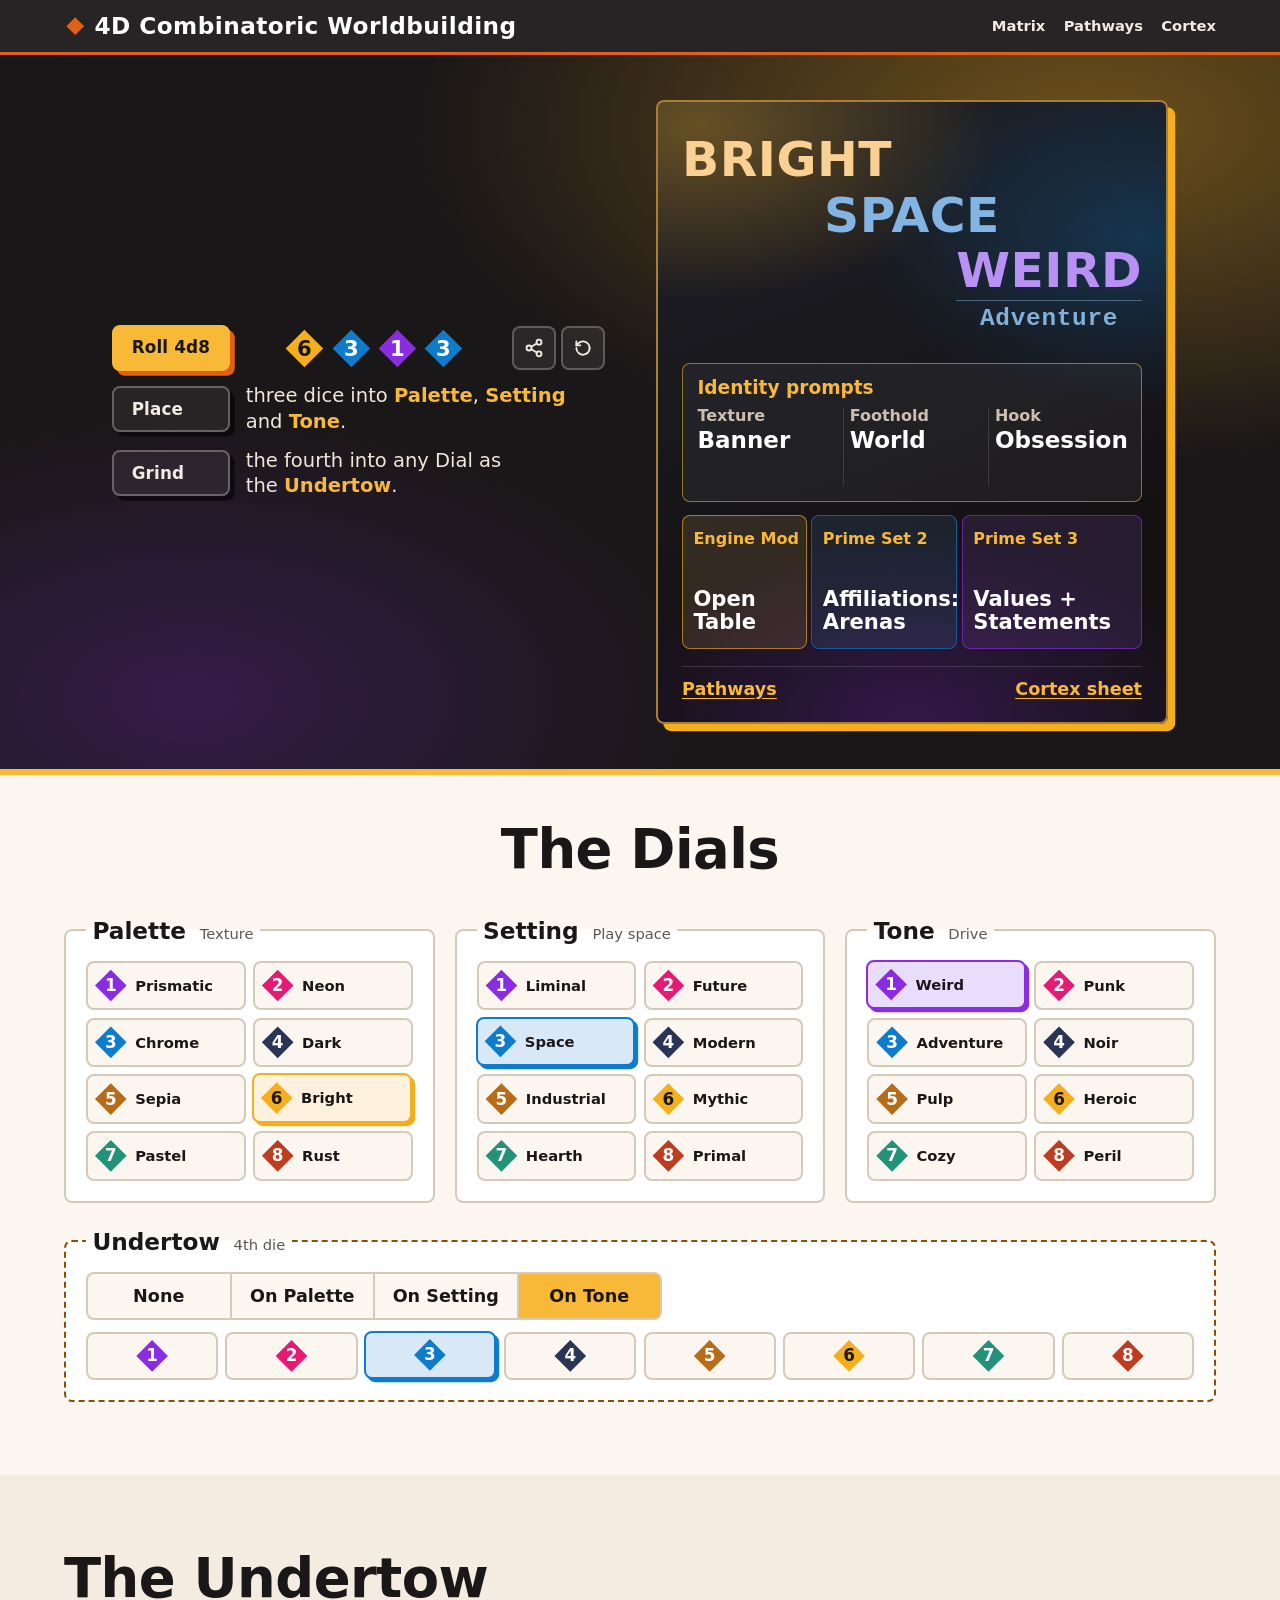
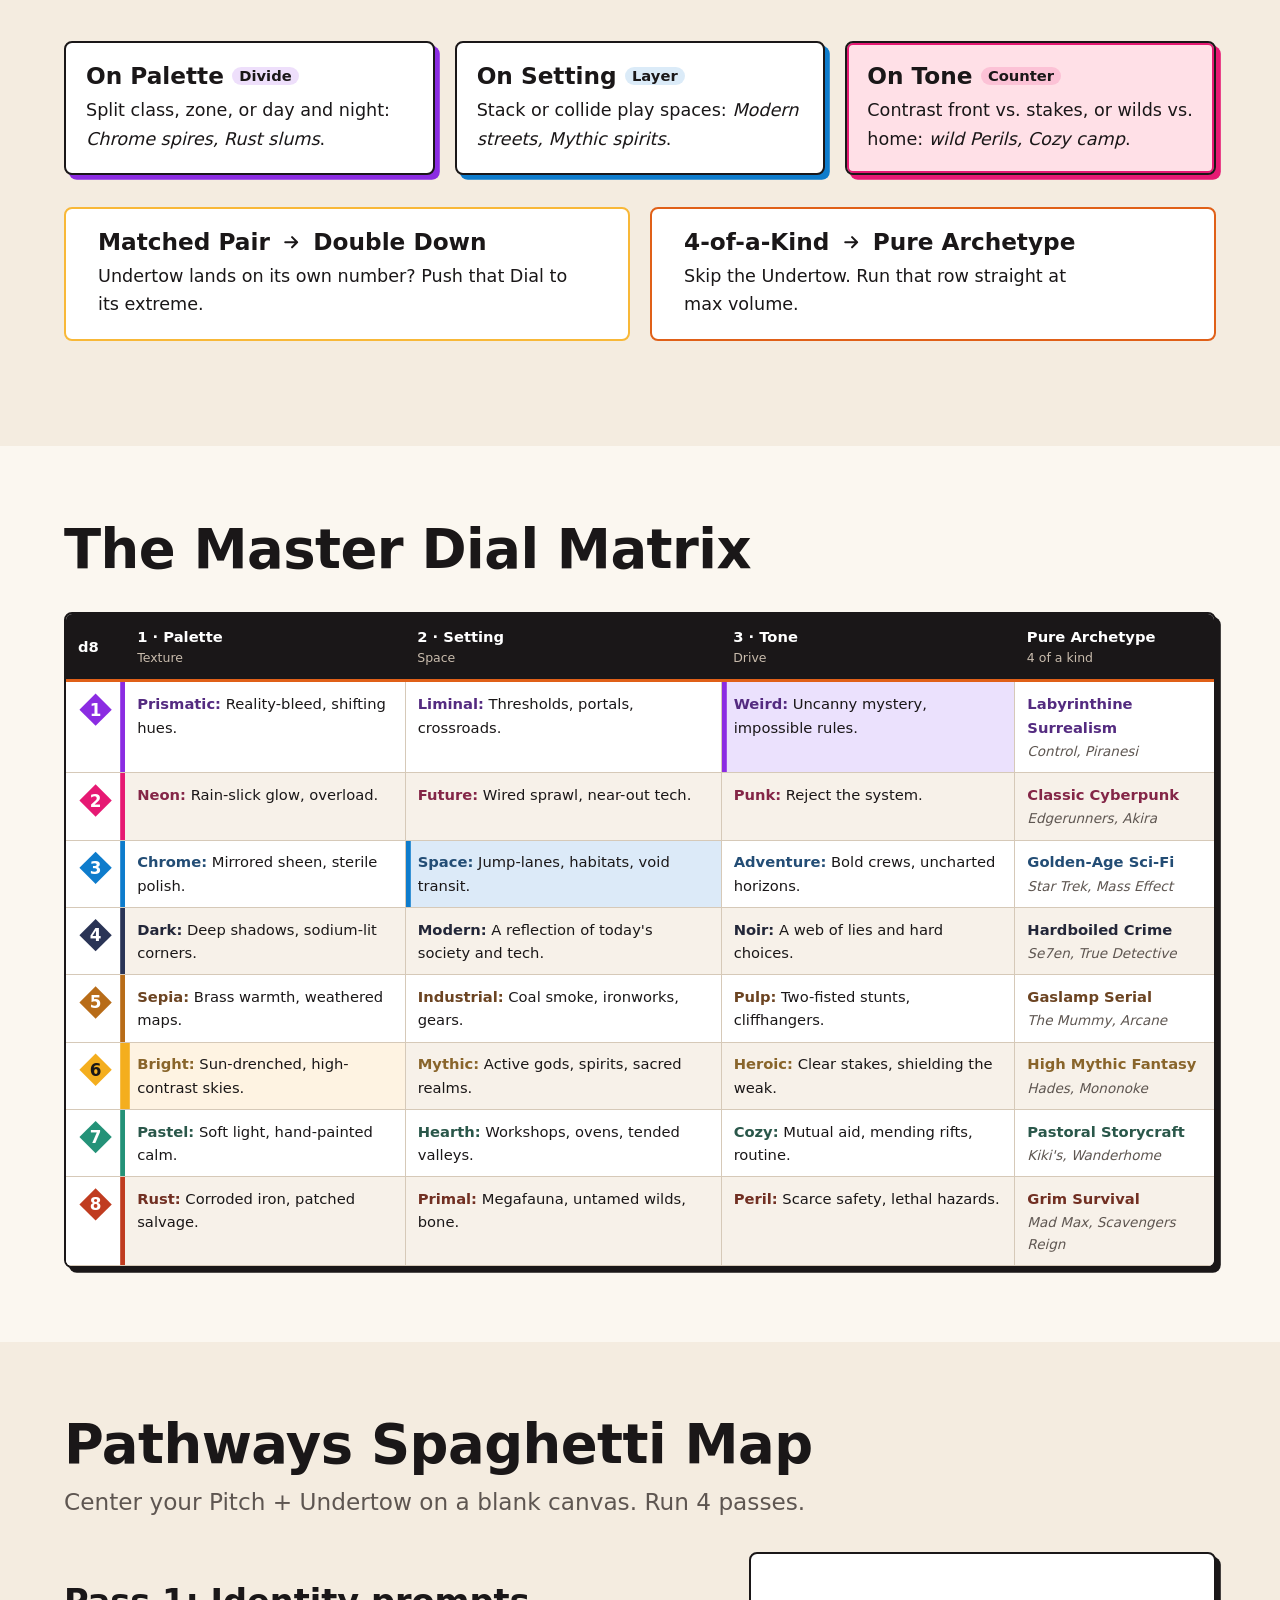
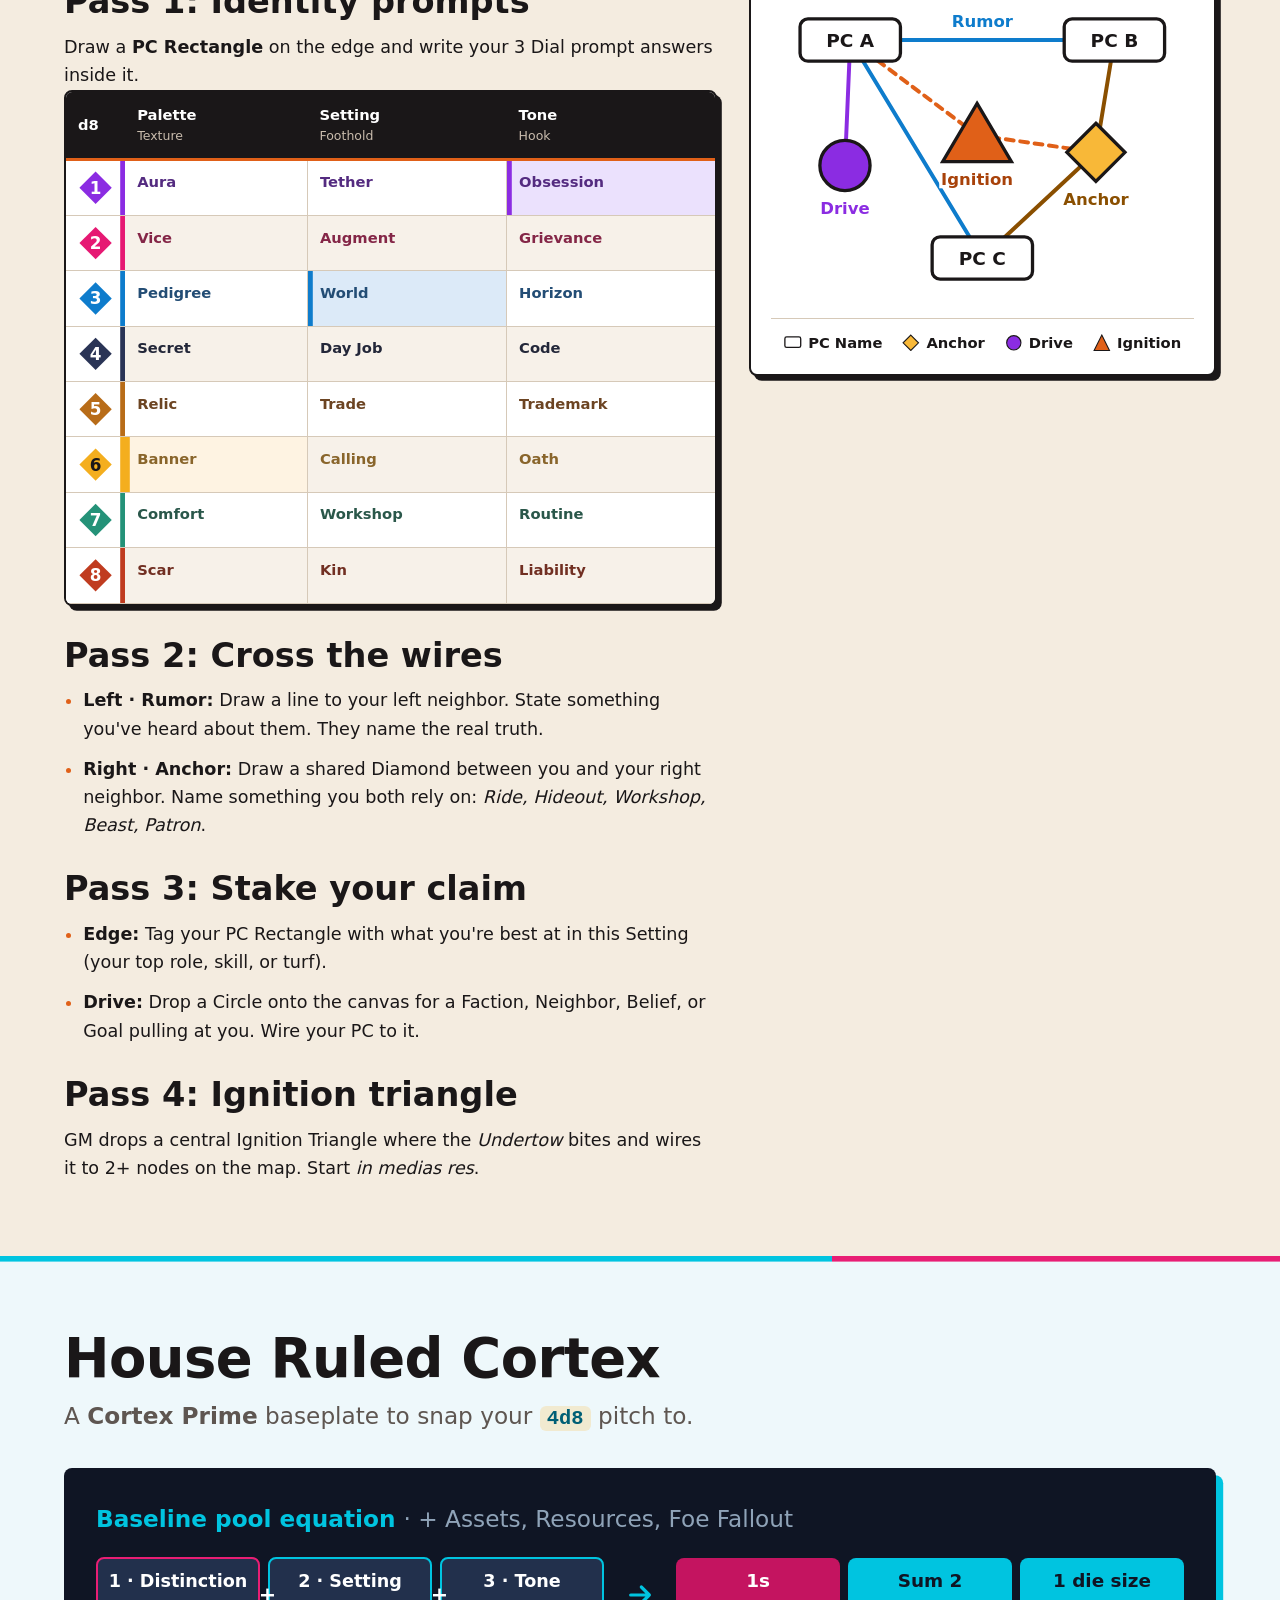
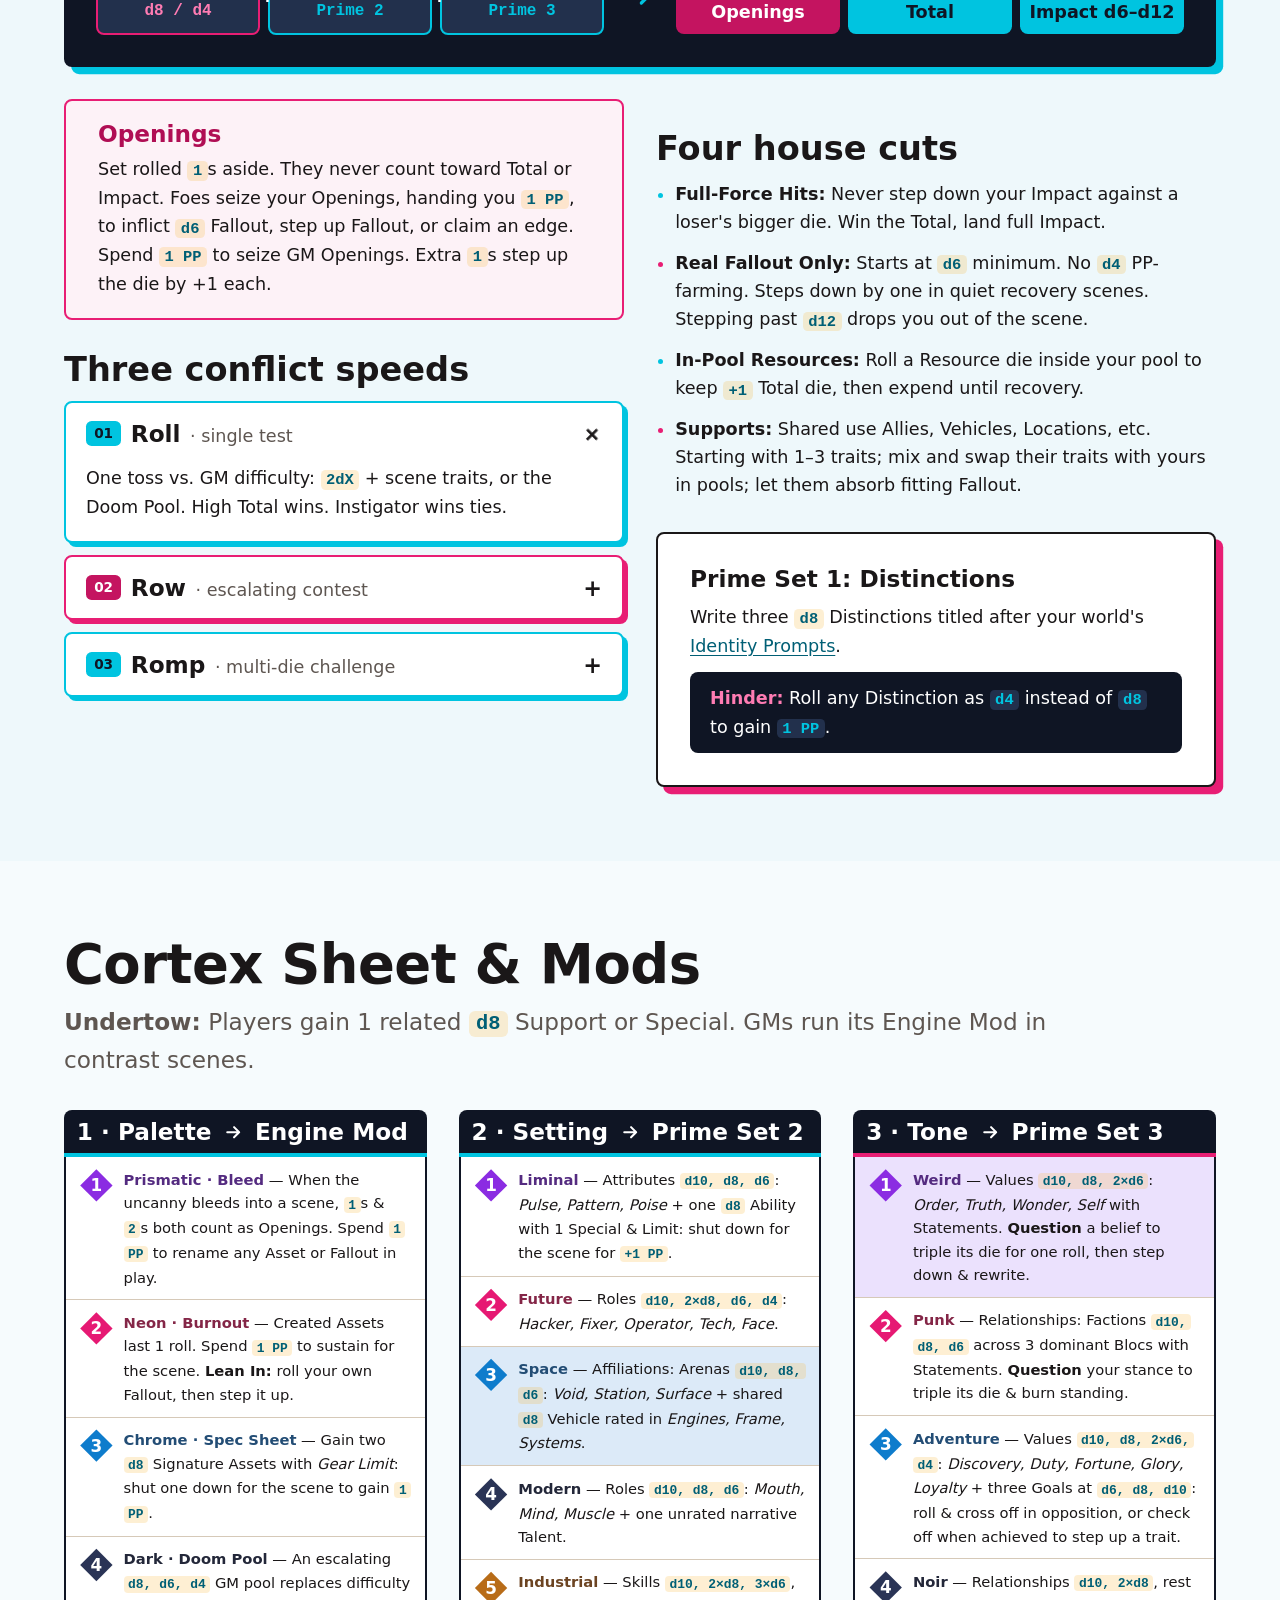
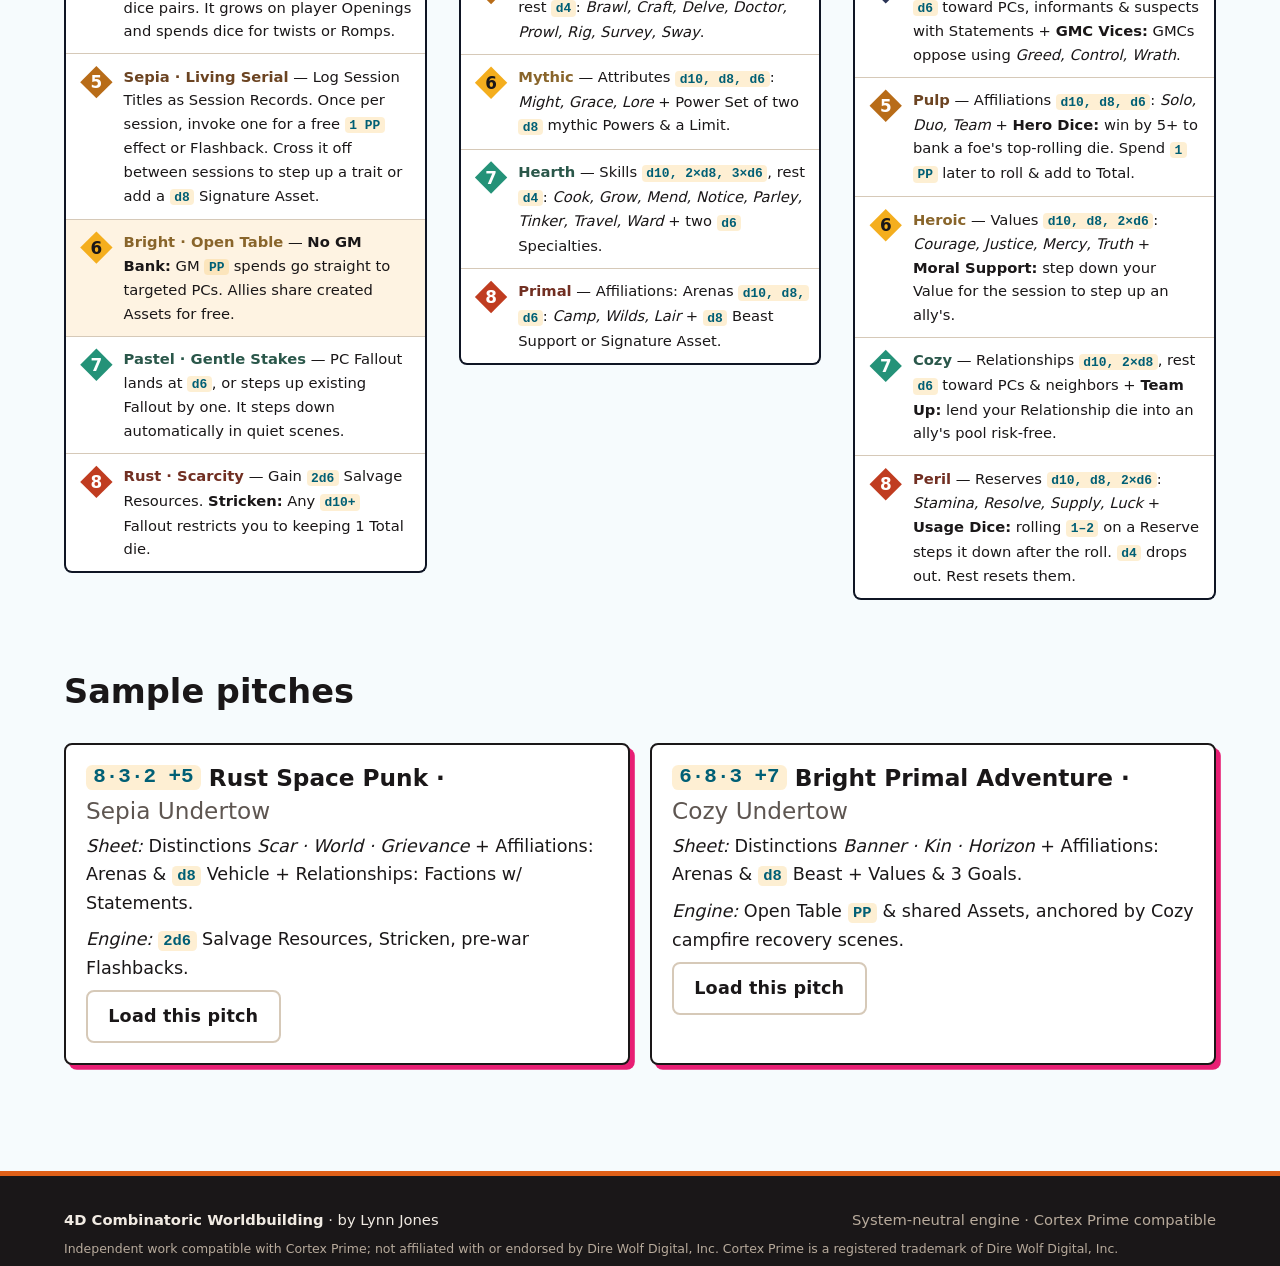
==== commit 5da0695b: "Room to breathe in the zine, copy edits" ====
--- a/site/index.html
+++ b/site/index.html
@@ -4,7 +4,15 @@
   <meta charset="utf-8">
   <meta name="viewport" content="width=device-width, initial-scale=1">
   <title>4D Combinatoric Worldbuilding</title>
-  <meta name="description" content="Three words sell a world. Four d8s ignite a campaign.">
+  <meta name="description" content="Dial in your inspiration">
+  <meta property="og:type" content="website">
+  <meta property="og:site_name" content="4D Combinatoric Worldbuilding">
+  <meta property="og:title" content="4D Combinatoric Worldbuilding">
+  <meta property="og:description" content="Dial in your inspiration">
+  <meta property="og:url" content="https://palette.lynnjones.rocks/">
+  <meta name="twitter:card" content="summary">
+  <meta name="twitter:title" content="4D Combinatoric Worldbuilding">
+  <meta name="twitter:description" content="Dial in your inspiration">
   <meta name="color-scheme" content="light dark">
   <meta name="theme-color" content="#1a1718">
   <link rel="icon" href="favicon.svg" type="image/svg+xml">
@@ -42,7 +50,7 @@
       <nav aria-label="Sections">
         <ul class="site-nav">
           <li><a href="#matrix">Matrix</a></li>
-          <li><a href="#session-zero">Session 0</a></li>
+          <li><a href="#session-zero">Pathways</a></li>
           <li><a href="#cortex">Cortex</a></li>
         </ul>
       </nav>
@@ -84,7 +92,7 @@
             <div><dt>Prime Set 3</dt><dd><span class="ph" data-ph="t">—</span><span class="reveal" data-t="1">Values + Statements</span><span class="reveal" data-t="2">Relationships: Factions</span><span class="reveal" data-t="3">Values + Goals</span><span class="reveal" data-t="4">Relationships + Vices</span><span class="reveal" data-t="5">Affiliations + Hero Dice</span><span class="reveal" data-t="6">Values + Moral Support</span><span class="reveal" data-t="7">Relationships + Team Up</span><span class="reveal" data-t="8">Reserves + Usage Dice</span></dd></div>
           </dl>
 
-          <p class="pitch-links"><a href="#session-zero">Session Zero</a> <a href="#cortex-sheet">Cortex sheet</a></p>
+          <p class="pitch-links"><a href="#session-zero">Pathways</a> <a href="#cortex-sheet">Cortex sheet</a></p>
         </article>
 
         <div class="rpg-stack" id="dials-help">
@@ -219,7 +227,7 @@
           </article>
           <article class="card mode hl" data-ud="t" data-d="2">
             <h3>On Tone <span class="tag">Counter</span></h3>
-            <p>Contrast front vs. stakes, or wilds vs. home: <em>Peril wilds, Cozy camp</em>.</p>
+            <p>Contrast front vs. stakes, or wilds vs. home: <em>wild Perils, Cozy camp</em>.</p>
           </article>
         </div>
 
@@ -230,7 +238,7 @@
           </div>
           <div class="callout callout--vermilion">
             <h3>4-of-a-Kind <svg class="icon-arrow" viewBox="0 0 24 24" aria-hidden="true" focusable="false"><use href="#icon-arrow-right"/></svg><span class="visually-hidden">becomes</span> Pure Archetype</h3>
-            <p>Skip the Undertow; run that row straight at max volume.</p>
+            <p>Skip the Undertow. Run that row straight at max volume.</p>
           </div>
         </div>
       </div>
@@ -265,7 +273,7 @@
               <th scope="row" data-d="2"><span class="die">2</span></th>
               <td class="hl" data-p="2" data-d="2"><strong>Neon:</strong> Rain-slick glow, overload.</td>
               <td class="hl" data-s="2" data-d="2"><strong>Future:</strong> Wired sprawl, near-out tech.</td>
-              <td class="hl" data-t="2" data-d="2"><strong>Punk:</strong> Asymmetric revolt vs. system.</td>
+              <td class="hl" data-t="2" data-d="2"><strong>Punk:</strong> Reject the system.</td>
               <td class="hl arch" data-a="2" data-d="2"><strong>Classic Cyberpunk</strong> <span class="arch__refs">Edgerunners, Akira</span></td>
             </tr>
             <tr>
@@ -278,8 +286,8 @@
             <tr>
               <th scope="row" data-d="4"><span class="die">4</span></th>
               <td class="hl" data-p="4" data-d="4"><strong>Dark:</strong> Deep shadows, sodium-lit corners.</td>
-              <td class="hl" data-s="4" data-d="4"><strong>Modern:</strong> Current streets &amp; institutions.</td>
-              <td class="hl" data-t="4" data-d="4"><strong>Noir:</strong> Moral rot, compromised choices.</td>
+              <td class="hl" data-s="4" data-d="4"><strong>Modern:</strong> A reflection of today&#x27;s society and tech.</td>
+              <td class="hl" data-t="4" data-d="4"><strong>Noir:</strong> A web of lies and hard choices.</td>
               <td class="hl arch" data-a="4" data-d="4"><strong>Hardboiled Crime</strong> <span class="arch__refs">Se7en, True Detective</span></td>
             </tr>
             <tr>
@@ -307,7 +315,7 @@
               <th scope="row" data-d="8"><span class="die">8</span></th>
               <td class="hl" data-p="8" data-d="8"><strong>Rust:</strong> Corroded iron, patched salvage.</td>
               <td class="hl" data-s="8" data-d="8"><strong>Primal:</strong> Megafauna, untamed wilds, bone.</td>
-              <td class="hl" data-t="8" data-d="8"><strong>Peril:</strong> Scarce safety, unforgiving hazards.</td>
+              <td class="hl" data-t="8" data-d="8"><strong>Peril:</strong> Scarce safety, lethal hazards.</td>
               <td class="hl arch" data-a="8" data-d="8"><strong>Grim Survival</strong> <span class="arch__refs">Mad Max, Scavengers Reign</span></td>
             </tr>
             </tbody>
@@ -319,14 +327,14 @@
     <section class="band band--alt" id="session-zero" aria-labelledby="session-zero-title">
       <div class="wrap">
         <header class="section-head">
-          <h2 id="session-zero-title">Session Zero “Spaghetti Knot”</h2>
-          <p class="section-head__lede">Center your Pitch + Undertow on a blank sheet; run 3 passes.</p>
+          <h2 id="session-zero-title">Pathways Spaghetti Map</h2>
+          <p class="section-head__lede">Center your Pitch + Undertow on a blank canvas. Run 4 passes.</p>
         </header>
 
         <div class="knot-grid">
           <div>
             <h3 class="subhead">Pass 1: Identity prompts</h3>
-            <p>Place a <strong>PC Rectangle</strong> on the edge and answer your 3 Dial prompts.</p>
+            <p>Draw a <strong>PC Rectangle</strong> on the edge and write your 3 Dial prompt answers inside it.</p>
             <section class="table-scroll" aria-labelledby="prompts-caption" tabindex="0">
               <table class="matrix matrix--compact">
                 <caption id="prompts-caption" class="visually-hidden">Identity prompts for each d8 result on each Dial</caption>
@@ -388,40 +396,51 @@
 
             <h3 class="subhead">Pass 2: Cross the wires</h3>
             <ul class="bullets">
-              <li><strong>Left · Credit:</strong> Declare what your left neighbor is famous for—and the messy truth.</li>
-              <li><strong>Right · Anchor:</strong> Link right through a shared <strong>Diamond</strong>: <em>Ride, Hideout, Workshop, Beast, Patron</em>.</li>
+              <li><strong>Left · Rumor:</strong> Draw a line to your left neighbor. State something you've heard about them. They name the real truth.</li>
+              <li><strong>Right · Anchor:</strong> Draw a shared Diamond between you and your right neighbor. Name something you both rely on: <em>Ride, Hideout, Workshop, Beast, Patron</em>.</li>
             </ul>
 
-            <h3 class="subhead">Pass 3: Ignition triangle</h3>
-            <p>GM drops a central <strong>Ignition Triangle</strong> where the <em>Undertow</em> bites, wired to 2+ nodes. Start <em>in medias res</em>.</p>
+            <h3 class="subhead">Pass 3: Stake your claim</h3>
+            <ul class="bullets">
+              <li><strong>Edge:</strong> Tag your PC Rectangle with what you're best at in this Setting (your top role, skill, or turf).</li>
+              <li><strong>Drive:</strong> Drop a Circle onto the canvas for a Faction, Neighbor, Belief, or Goal pulling at you. Wire your PC to it.</li>
+            </ul>
+
+            <h3 class="subhead">Pass 4: Ignition triangle</h3>
+            <p>GM drops a central Ignition Triangle where the <em>Undertow</em> bites and wires it to 2+ nodes on the map. Start <em>in medias res</em>.</p>
           </div>
 
           <figure class="knot-figure">
             <svg viewBox="0 0 320 260" role="img" aria-labelledby="knot-title knot-desc">
-              <title id="knot-title">Spaghetti-knot map schematic</title>
-              <desc id="knot-desc">PC A, PC B and PC C are linked by Credit wires. A shared Anchor diamond sits between PC B and PC C. A central Ignition triangle is wired to PC A and the Anchor.</desc>
+              <title id="knot-title">Spaghetti map schematic</title>
+              <desc id="knot-desc">PC A, PC B and PC C are linked by Rumor wires. A shared Anchor diamond sits between PC B and PC C. A Drive circle is wired to PC A. A central Ignition triangle is wired to PC A and the Anchor.</desc>
               <g class="wire wire--credit">
                 <line x1="60" y1="50" x2="260" y2="50"/>
                 <line x1="60" y1="50" x2="160" y2="215"/>
               </g>
+              <g class="wire wire--drive">
+                <line x1="60" y1="50" x2="56" y2="145"/>
+              </g>
               <g class="wire wire--anchor">
-                <line x1="260" y1="50" x2="240" y2="135"/>
-                <line x1="240" y1="135" x2="160" y2="215"/>
+                <line x1="260" y1="50" x2="246" y2="135"/>
+                <line x1="246" y1="135" x2="160" y2="215"/>
               </g>
               <g class="wire wire--ignite">
-                <line x1="150" y1="122" x2="60" y2="50"/>
-                <line x1="150" y1="122" x2="240" y2="135"/>
+                <line x1="156" y1="122" x2="60" y2="50"/>
+                <line x1="156" y1="122" x2="246" y2="135"/>
               </g>
               <g class="node node--pc"><rect x="22" y="34" width="76" height="32" rx="6"/><text x="60" y="55">PC A</text></g>
               <g class="node node--pc"><rect x="222" y="34" width="76" height="32" rx="6"/><text x="260" y="55">PC B</text></g>
               <g class="node node--pc"><rect x="122" y="199" width="76" height="32" rx="6"/><text x="160" y="220">PC C</text></g>
-              <g class="node node--anchor"><polygon points="240,113 262,135 240,157 218,135"/><text class="label" x="240" y="175">Anchor</text></g>
-              <g class="node node--ignite"><polygon points="150,98 176,142 124,142"/><text class="label" x="150" y="160">Ignition</text></g>
-              <text class="label label--credit" x="160" y="40">Credit</text>
+              <g class="node node--drive"><circle cx="56" cy="145" r="19"/><text class="label" x="56" y="182">Drive</text></g>
+              <g class="node node--anchor"><polygon points="246,113 268,135 246,157 224,135"/><text class="label" x="246" y="175">Anchor</text></g>
+              <g class="node node--ignite"><polygon points="156,98 182,142 130,142"/><text class="label" x="156" y="160">Ignition</text></g>
+              <text class="label label--credit" x="160" y="40">Rumor</text>
             </svg>
             <figcaption>
               <span><svg viewBox="0 0 20 14" aria-hidden="true"><rect x="1" y="1" width="18" height="12" rx="2"/></svg> PC Name</span>
               <span><svg viewBox="0 0 16 16" aria-hidden="true"><polygon points="8,1 15,8 8,15 1,8"/></svg> Anchor</span>
+              <span><svg viewBox="0 0 16 16" aria-hidden="true"><circle cx="8" cy="8" r="6.5"/></svg> Drive</span>
               <span><svg viewBox="0 0 16 16" aria-hidden="true"><polygon points="8,1 15,15 1,15"/></svg> Ignition</span>
             </figcaption>
           </figure>
@@ -432,8 +451,8 @@
     <section class="band band--cortex" id="cortex" aria-labelledby="cortex-title">
       <div class="wrap">
         <header class="section-head">
-          <h2 id="cortex-title">Opinionated Cortex harness</h2>
-          <p class="section-head__lede">Turn any <code>4d8</code> pitch into fast <strong>Cortex Prime</strong> on a clean 3-Prime-Set sheet.</p>
+          <h2 id="cortex-title">House Ruled Cortex</h2>
+          <p class="section-head__lede">A <strong>Cortex Prime</strong> baseplate to snap your <code>4d8</code> pitch to.</p>
         </header>
 
         <figure class="equation">
@@ -455,22 +474,22 @@
           <div>
             <div class="callout callout--magenta">
               <h3>Openings</h3>
-              <p>Set rolled <code>1</code>s aside—they never count toward Total or Impact. Foes seize player Openings, handing that player <code>1 PP</code>, to inflict <code>d6</code> Fallout, step up Fallout, or claim an edge; PCs spend <code>1 PP</code> to seize GM Openings. Extra <code>1</code>s step up the resulting die by +1 each.</p>
+              <p>Set rolled <code>1</code>s aside. They never count toward Total or Impact. Foes seize your Openings, handing you <code>1 PP</code>, to inflict <code>d6</code> Fallout, step up Fallout, or claim an edge. Spend <code>1 PP</code> to seize GM Openings. Extra <code>1</code>s step up the die by +1 each.</p>
             </div>
 
             <h3 class="subhead">Three conflict speeds</h3>
             <div class="speeds">
               <details class="speed" name="speed" open>
                 <summary><span class="speed__num">01</span> Roll <span class="muted">· single test</span></summary>
-                <p>One toss vs. GM difficulty—<code>2d6</code> + scene traits, or the Doom Pool. High Total wins; <strong>instigator wins ties</strong>.</p>
+                <p>One toss vs. GM difficulty: <code>2dX</code> + scene traits, or the Doom Pool. High Total wins. Instigator wins ties.</p>
               </details>
               <details class="speed speed--magenta" name="speed">
                 <summary><span class="speed__num">02</span> Row <span class="muted">· escalating contest</span></summary>
-                <p>Beat the lead Total to take control, or <strong>Concede</strong> on your terms for <code>+1 PP</code>. Failing inflicts the winner's Impact as Fallout.</p>
+                <p>Beat the lead Total to take control, or <strong>Concede</strong> on your terms for <code>+1 PP</code> when you could roll again. Failing inflicts the winner's Impact as Fallout.</p>
               </details>
               <details class="speed" name="speed">
                 <summary><span class="speed__num">03</span> Romp <span class="muted">· multi-die challenge</span></summary>
-                <p>Roll vs. a central <code>4d8</code> <strong>Romp Pool</strong>. Win with Impact <strong>&gt;</strong> a Romp die to drop it, or <strong>≤</strong> to step down the smallest—<code>d4</code> drops out. Romp acts last.</p>
+                <p>Roll vs. a central <code>YdX</code> Romp Pool. Win with Impact <code>&gt;</code> a Romp die to drop it, or <code>≤</code> to step down the smallest. <code>d4</code> drops out. Romps act last.</p>
               </details>
             </div>
           </div>
@@ -479,15 +498,15 @@
             <h3 class="subhead">Four house cuts</h3>
             <ul class="bullets bullets--cortex">
               <li><strong>Full-Force Hits:</strong> Never step down your Impact against a loser's bigger die. Win the Total, land full Impact.</li>
-              <li><strong>Real Fallout Only:</strong> Starts at <code>d6</code> minimum—no <code>d4</code> PP-farming—and steps down by one in quiet recovery scenes. Stepping past <code>d12</code> drops you out of the scene.</li>
-              <li><strong>In-Pool Resources:</strong> Roll a Resource die inside your pool to <strong>keep +1 Total die</strong>, then expend until recovery.</li>
-              <li><strong>Side Chars:</strong> Shared Session 0 Anchors hold 2–3 <code>d8</code> traits; swap in up to 2 and let them absorb fitting Fallout.</li>
+              <li><strong>Real Fallout Only:</strong> Starts at <code>d6</code> minimum. No <code>d4</code> PP-farming. Steps down by one in quiet recovery scenes. Stepping past <code>d12</code> drops you out of the scene.</li>
+              <li><strong>In-Pool Resources:</strong> Roll a Resource die inside your pool to keep <code>+1</code> Total die, then expend until recovery.</li>
+              <li><strong>Supports:</strong> Shared use Allies, Vehicles, Locations, etc. Starting with 1–3 traits; mix and swap their traits with yours in pools; let them absorb fitting Fallout.</li>
             </ul>
 
             <article class="feature feature--cortex">
               <h3>Prime Set 1: Distinctions</h3>
-              <p>Write <strong>three</strong> <code>d8</code> <strong>Distinctions</strong> titled after your world's <a href="#session-zero">Identity Prompts</a>.</p>
-              <p class="core-loop core-loop--cortex"><strong>Universal Hinder rule:</strong> Roll any Distinction as <code>d4</code> instead of <code>d8</code> to gain <code>1 PP</code>.</p>
+              <p>Write three <code>d8</code> Distinctions titled after your world's <a href="#session-zero">Identity Prompts</a>.</p>
+              <p class="core-loop core-loop--cortex"><strong>Hinder:</strong> Roll any Distinction as <code>d4</code> instead of <code>d8</code> to gain <code>1 PP</code>.</p>
             </article>
           </div>
         </div>
@@ -498,47 +517,47 @@
       <div class="wrap">
         <header class="section-head">
           <h2 id="cortex-sheet-title">Cortex Sheet &amp; Mods</h2>
-          <p class="section-head__lede"><strong>Undertow:</strong> gain 1 shared <code>d8</code> Side Char or Special, or run its Engine Mod in contrast scenes.</p>
+          <p class="section-head__lede"><strong>Undertow:</strong> Players gain 1 related <code>d8</code> Support or Special. GMs run its Engine Mod in contrast scenes.</p>
         </header>
 
         <div class="sheet-grid">
           <section class="sheet-col" aria-labelledby="engine-title">
             <h3 id="engine-title" class="col-head col-head--cyan">1 · Palette <svg class="icon-arrow" viewBox="0 0 24 24" aria-hidden="true" focusable="false"><use href="#icon-arrow-right"/></svg><span class="visually-hidden">feeds</span> Engine Mod</h3>
             <ol class="ref-list">
-              <li class="hl" data-p="1" data-d="1"><span class="die">1</span><p><strong>Prismatic · Bleed</strong> — When the uncanny bleeds into a scene, <code>1</code>s &amp; <code>2</code>s both count as Openings; spend <code>1 PP</code> to rename any Asset or Fallout in play.</p></li>
-              <li class="hl" data-p="2" data-d="2"><span class="die">2</span><p><strong>Neon · Burnout</strong> — Created Assets last 1 roll; spend <code>1 PP</code> to sustain for the scene. <strong>Lean In:</strong> roll your own Fallout, then step it up.</p></li>
-              <li class="hl" data-p="3" data-d="3"><span class="die">3</span><p><strong>Chrome · Spec Sheet</strong> — Gain two <code>d8</code> <strong>Signature Assets</strong> with <em>Gear Limit</em>: shut one down for the scene to gain <code>1 PP</code>.</p></li>
-              <li class="hl" data-p="4" data-d="4"><span class="die">4</span><p><strong>Dark · Doom Pool</strong> — An escalating <code>d8, d6, d4</code> GM pool replaces static difficulty, growing on player Openings and spending dice for twists or Romps.</p></li>
-              <li class="hl" data-p="5" data-d="5"><span class="die">5</span><p><strong>Sepia · Living Serial</strong> — Log <strong>Session Titles</strong>; 1/session invoke one for a free <code>1 PP</code> effect or <strong>Flashback</strong>, or cross it off between sessions to step up a trait or add a <code>d8</code> Signature Asset.</p></li>
-              <li class="hl" data-p="6" data-d="6"><span class="die">6</span><p><strong>Bright · Open Table</strong> — <strong>No GM Bank:</strong> GM <code>PP</code> spends go straight to targeted PCs, and allies share created Assets for free.</p></li>
-              <li class="hl" data-p="7" data-d="7"><span class="die">7</span><p><strong>Pastel · Gentle Stakes</strong> — PC Fallout lands at <code>d6</code>—or steps up existing Fallout by one—and steps down automatically in quiet scenes.</p></li>
-              <li class="hl" data-p="8" data-d="8"><span class="die">8</span><p><strong>Rust · Scarcity</strong> — Gain <code>2d6</code> <strong>Salvage Resources</strong>. <strong>Stricken:</strong> Fallout larger than its attached trait restricts you to keeping 1 Total die.</p></li>
+              <li class="hl" data-p="1" data-d="1"><span class="die">1</span><p><strong>Prismatic · Bleed</strong> — When the uncanny bleeds into a scene, <code>1</code>s &amp; <code>2</code>s both count as Openings. Spend <code>1 PP</code> to rename any Asset or Fallout in play.</p></li>
+              <li class="hl" data-p="2" data-d="2"><span class="die">2</span><p><strong>Neon · Burnout</strong> — Created Assets last 1 roll. Spend <code>1 PP</code> to sustain for the scene. <strong>Lean In:</strong> roll your own Fallout, then step it up.</p></li>
+              <li class="hl" data-p="3" data-d="3"><span class="die">3</span><p><strong>Chrome · Spec Sheet</strong> — Gain two <code>d8</code> Signature Assets with <em>Gear Limit</em>: shut one down for the scene to gain <code>1 PP</code>.</p></li>
+              <li class="hl" data-p="4" data-d="4"><span class="die">4</span><p><strong>Dark · Doom Pool</strong> — An escalating <code>d8, d6, d4</code> GM pool replaces difficulty dice pairs. It grows on player Openings and spends dice for twists or Romps.</p></li>
+              <li class="hl" data-p="5" data-d="5"><span class="die">5</span><p><strong>Sepia · Living Serial</strong> — Log Session Titles as Session Records. Once per session, invoke one for a free <code>1 PP</code> effect or Flashback. Cross it off between sessions to step up a trait or add a <code>d8</code> Signature Asset.</p></li>
+              <li class="hl" data-p="6" data-d="6"><span class="die">6</span><p><strong>Bright · Open Table</strong> — <strong>No GM Bank:</strong> GM <code>PP</code> spends go straight to targeted PCs. Allies share created Assets for free.</p></li>
+              <li class="hl" data-p="7" data-d="7"><span class="die">7</span><p><strong>Pastel · Gentle Stakes</strong> — PC Fallout lands at <code>d6</code>, or steps up existing Fallout by one. It steps down automatically in quiet scenes.</p></li>
+              <li class="hl" data-p="8" data-d="8"><span class="die">8</span><p><strong>Rust · Scarcity</strong> — Gain <code>2d6</code> Salvage Resources. <strong>Stricken:</strong> Any <code>d10+</code> Fallout restricts you to keeping 1 Total die.</p></li>
             </ol>
           </section>
           <section class="sheet-col" aria-labelledby="prime2-title">
             <h3 id="prime2-title" class="col-head col-head--cyan">2 · Setting <svg class="icon-arrow" viewBox="0 0 24 24" aria-hidden="true" focusable="false"><use href="#icon-arrow-right"/></svg><span class="visually-hidden">feeds</span> Prime Set 2</h3>
             <ol class="ref-list">
-              <li class="hl" data-s="1" data-d="1"><span class="die">1</span><p><strong>Liminal</strong> — <strong>Attributes</strong> <code>d10, d8, d6</code>: <em>Pulse, Pattern, Poise</em> + one <code>d8</code> <strong>Ability</strong> with 1 Special &amp; Limit: shut down for the scene for <code>+1 PP</code>.</p></li>
-              <li class="hl" data-s="2" data-d="2"><span class="die">2</span><p><strong>Future</strong> — <strong>Roles</strong> <code>d10, 2×d8, d6, d4</code>: <em>Hacker, Fixer, Operator, Tech, Face</em>.</p></li>
-              <li class="hl" data-s="3" data-d="3"><span class="die">3</span><p><strong>Space</strong> — <strong>Affiliations: Arenas</strong> <code>d10, d8, d6</code>: <em>Void, Station, Surface</em> + shared <code>d8</code> <strong>Vehicle</strong> rated in <em>Engines, Frame, Systems</em>.</p></li>
-              <li class="hl" data-s="4" data-d="4"><span class="die">4</span><p><strong>Modern</strong> — <strong>Roles</strong> <code>d10, d8, d6</code>: <em>Mouth, Mind, Muscle</em> + one unrated narrative <strong>Talent</strong>.</p></li>
-              <li class="hl" data-s="5" data-d="5"><span class="die">5</span><p><strong>Industrial</strong> — <strong>Skills</strong> <code>d10, 2×d8, 3×d6</code>, rest <code>d4</code>: <em>Brawl, Craft, Delve, Doctor, Prowl, Rig, Survey, Sway</em>.</p></li>
-              <li class="hl" data-s="6" data-d="6"><span class="die">6</span><p><strong>Mythic</strong> — <strong>Attributes</strong> <code>d10, d8, d6</code>: <em>Might, Grace, Lore</em> + <strong>Power Set</strong> of two <code>d8</code> mythic Powers &amp; a Limit.</p></li>
-              <li class="hl" data-s="7" data-d="7"><span class="die">7</span><p><strong>Hearth</strong> — <strong>Skills</strong> <code>d10, 2×d8, 3×d6</code>, rest <code>d4</code>: <em>Cook, Grow, Mend, Notice, Parley, Tinker, Travel, Ward</em> + two <code>d6</code> <strong>Specialties</strong>.</p></li>
-              <li class="hl" data-s="8" data-d="8"><span class="die">8</span><p><strong>Primal</strong> — <strong>Affiliations: Arenas</strong> <code>d10, d8, d6</code>: <em>Camp, Wilds, Lair</em> + <code>d8</code> <strong>Beast Side Char</strong> or <strong>Signature Asset</strong>.</p></li>
+              <li class="hl" data-s="1" data-d="1"><span class="die">1</span><p><strong>Liminal</strong> — Attributes <code>d10, d8, d6</code>: <em>Pulse, Pattern, Poise</em> + one <code>d8</code> Ability with 1 Special &amp; Limit: shut down for the scene for <code>+1 PP</code>.</p></li>
+              <li class="hl" data-s="2" data-d="2"><span class="die">2</span><p><strong>Future</strong> — Roles <code>d10, 2×d8, d6, d4</code>: <em>Hacker, Fixer, Operator, Tech, Face</em>.</p></li>
+              <li class="hl" data-s="3" data-d="3"><span class="die">3</span><p><strong>Space</strong> — Affiliations: Arenas <code>d10, d8, d6</code>: <em>Void, Station, Surface</em> + shared <code>d8</code> Vehicle rated in <em>Engines, Frame, Systems</em>.</p></li>
+              <li class="hl" data-s="4" data-d="4"><span class="die">4</span><p><strong>Modern</strong> — Roles <code>d10, d8, d6</code>: <em>Mouth, Mind, Muscle</em> + one unrated narrative Talent.</p></li>
+              <li class="hl" data-s="5" data-d="5"><span class="die">5</span><p><strong>Industrial</strong> — Skills <code>d10, 2×d8, 3×d6</code>, rest <code>d4</code>: <em>Brawl, Craft, Delve, Doctor, Prowl, Rig, Survey, Sway</em>.</p></li>
+              <li class="hl" data-s="6" data-d="6"><span class="die">6</span><p><strong>Mythic</strong> — Attributes <code>d10, d8, d6</code>: <em>Might, Grace, Lore</em> + Power Set of two <code>d8</code> mythic Powers &amp; a Limit.</p></li>
+              <li class="hl" data-s="7" data-d="7"><span class="die">7</span><p><strong>Hearth</strong> — Skills <code>d10, 2×d8, 3×d6</code>, rest <code>d4</code>: <em>Cook, Grow, Mend, Notice, Parley, Tinker, Travel, Ward</em> + two <code>d6</code> Specialties.</p></li>
+              <li class="hl" data-s="8" data-d="8"><span class="die">8</span><p><strong>Primal</strong> — Affiliations: Arenas <code>d10, d8, d6</code>: <em>Camp, Wilds, Lair</em> + <code>d8</code> Beast Support or Signature Asset.</p></li>
             </ol>
           </section>
           <section class="sheet-col" aria-labelledby="prime3-title">
             <h3 id="prime3-title" class="col-head col-head--magenta">3 · Tone <svg class="icon-arrow" viewBox="0 0 24 24" aria-hidden="true" focusable="false"><use href="#icon-arrow-right"/></svg><span class="visually-hidden">feeds</span> Prime Set 3</h3>
             <ol class="ref-list">
-              <li class="hl" data-t="1" data-d="1"><span class="die">1</span><p><strong>Weird</strong> — <strong>Values</strong> <code>d10, d8, 2×d6</code>: <em>Order, Truth, Wonder, Self</em> with <strong>Statements</strong>. <strong>Question</strong> a belief to <strong>triple</strong> its die for one roll, then step down &amp; rewrite.</p></li>
-              <li class="hl" data-t="2" data-d="2"><span class="die">2</span><p><strong>Punk</strong> — <strong>Relationships: Factions</strong> <code>d10, d8, d6</code> across 3 dominant Blocs with <strong>Statements</strong>. <strong>Question</strong> your stance to <strong>triple</strong> its die &amp; burn standing.</p></li>
-              <li class="hl" data-t="3" data-d="3"><span class="die">3</span><p><strong>Adventure</strong> — <strong>Values</strong> <code>d10, d8, 2×d6, d4</code>: <em>Discovery, Duty, Fortune, Glory, Loyalty</em> + three <strong>Goals</strong> at <code>d6, d8, d10</code>: roll &amp; cross off in opposition, or check off when achieved to step up a trait.</p></li>
-              <li class="hl" data-t="4" data-d="4"><span class="die">4</span><p><strong>Noir</strong> — <strong>Relationships</strong> <code>d10, 2×d8</code>, rest <code>d6</code> toward PCs, informants &amp; suspects with <strong>Statements</strong> + <strong>GMC Vices</strong>: GMCs oppose using <em>Greed, Control, Wrath</em>.</p></li>
-              <li class="hl" data-t="5" data-d="5"><span class="die">5</span><p><strong>Pulp</strong> — <strong>Affiliations</strong> <code>d10, d8, d6</code>: <em>Solo, Duo, Team</em> + <strong>Hero Dice</strong>: win by 5+ to bank a foe's top-rolling die; spend <code>1 PP</code> later to roll &amp; add to Total.</p></li>
-              <li class="hl" data-t="6" data-d="6"><span class="die">6</span><p><strong>Heroic</strong> — <strong>Values</strong> <code>d10, d8, 2×d6</code>: <em>Courage, Justice, Mercy, Truth</em> + <strong>Moral Support</strong>: step down your Value for the session to step up an ally's.</p></li>
-              <li class="hl" data-t="7" data-d="7"><span class="die">7</span><p><strong>Cozy</strong> — <strong>Relationships</strong> <code>d10, 2×d8</code>, rest <code>d6</code> toward PCs &amp; neighbors + <strong>Team Up</strong>: lend your Relationship die into an ally's pool risk-free.</p></li>
-              <li class="hl" data-t="8" data-d="8"><span class="die">8</span><p><strong>Peril</strong> — <strong>Reserves</strong> <code>d10, d8, 2×d6</code>: <em>Stamina, Resolve, Supply, Luck</em> + <strong>Usage Dice</strong>: rolling <code>1–2</code> on a Reserve steps it down after the roll; <code>d4</code> drops out, and rest resets them.</p></li>
+              <li class="hl" data-t="1" data-d="1"><span class="die">1</span><p><strong>Weird</strong> — Values <code>d10, d8, 2×d6</code>: <em>Order, Truth, Wonder, Self</em> with Statements. <strong>Question</strong> a belief to triple its die for one roll, then step down &amp; rewrite.</p></li>
+              <li class="hl" data-t="2" data-d="2"><span class="die">2</span><p><strong>Punk</strong> — Relationships: Factions <code>d10, d8, d6</code> across 3 dominant Blocs with Statements. <strong>Question</strong> your stance to triple its die &amp; burn standing.</p></li>
+              <li class="hl" data-t="3" data-d="3"><span class="die">3</span><p><strong>Adventure</strong> — Values <code>d10, d8, 2×d6, d4</code>: <em>Discovery, Duty, Fortune, Glory, Loyalty</em> + three Goals at <code>d6, d8, d10</code>: roll &amp; cross off in opposition, or check off when achieved to step up a trait.</p></li>
+              <li class="hl" data-t="4" data-d="4"><span class="die">4</span><p><strong>Noir</strong> — Relationships <code>d10, 2×d8</code>, rest <code>d6</code> toward PCs, informants &amp; suspects with Statements + <strong>GMC Vices:</strong> GMCs oppose using <em>Greed, Control, Wrath</em>.</p></li>
+              <li class="hl" data-t="5" data-d="5"><span class="die">5</span><p><strong>Pulp</strong> — Affiliations <code>d10, d8, d6</code>: <em>Solo, Duo, Team</em> + <strong>Hero Dice:</strong> win by 5+ to bank a foe's top-rolling die. Spend <code>1 PP</code> later to roll &amp; add to Total.</p></li>
+              <li class="hl" data-t="6" data-d="6"><span class="die">6</span><p><strong>Heroic</strong> — Values <code>d10, d8, 2×d6</code>: <em>Courage, Justice, Mercy, Truth</em> + <strong>Moral Support:</strong> step down your Value for the session to step up an ally's.</p></li>
+              <li class="hl" data-t="7" data-d="7"><span class="die">7</span><p><strong>Cozy</strong> — Relationships <code>d10, 2×d8</code>, rest <code>d6</code> toward PCs &amp; neighbors + <strong>Team Up:</strong> lend your Relationship die into an ally's pool risk-free.</p></li>
+              <li class="hl" data-t="8" data-d="8"><span class="die">8</span><p><strong>Peril</strong> — Reserves <code>d10, d8, 2×d6</code>: <em>Stamina, Resolve, Supply, Luck</em> + <strong>Usage Dice:</strong> rolling <code>1–2</code> on a Reserve steps it down after the roll. <code>d4</code> drops out. Rest resets them.</p></li>
             </ol>
           </section>
         </div>
@@ -566,6 +585,7 @@
     <div class="wrap site-footer__inner">
       <p><strong>4D Combinatoric Worldbuilding</strong> · by Lynn Jones</p>
       <p class="muted">System-neutral engine · Cortex Prime compatible</p>
+      <p class="muted site-footer__legal">Independent work compatible with Cortex Prime; not affiliated with or endorsed by Dire Wolf Digital, Inc. Cortex Prime is a registered trademark of Dire Wolf Digital, Inc.</p>
     </div>
   </footer>
 </body>
--- a/site/styles.css
+++ b/site/styles.css
@@ -996,6 +996,7 @@
   .knot-figure svg { inline-size: 100%; }
   .wire line { stroke-width: 3; stroke-linecap: round; }
   .wire--credit line { stroke: var(--d3); }
+  .wire--drive line { stroke: var(--d1); }
   .wire--anchor line { stroke: var(--gold-ink); }
   .wire--ignite line { stroke: var(--vermilion); stroke-dasharray: 6 5; }
   @media (prefers-reduced-motion: no-preference) {
@@ -1003,11 +1004,13 @@
   }
   @keyframes march { to { stroke-dashoffset: -22; } }
   .node--pc rect { fill: var(--surface); stroke: var(--ink); stroke-width: 2.5; }
+  .node--drive circle { fill: var(--d1); stroke: var(--ink); stroke-width: 2.5; }
   .node--anchor polygon { fill: var(--gold); stroke: var(--ink); stroke-width: 2.5; }
   .node--ignite polygon { fill: var(--vermilion); stroke: var(--ink); stroke-width: 2.5; }
   .knot-figure text { fill: var(--ink); font: 700 14px var(--font-display); text-anchor: middle; }
   .knot-figure .label { font-size: 12.5px; paint-order: stroke; stroke: var(--surface); stroke-width: 5px; }
   .knot-figure .label--credit { fill: var(--d3); }
+  .node--drive .label { fill: var(--d1); }
   .node--anchor .label { fill: var(--gold-ink); }
   .node--ignite .label { fill: var(--vermilion-ink); }
   .knot-figure figcaption {
@@ -1024,7 +1027,8 @@
   .knot-figure figcaption svg { inline-size: 1.1rem; }
   .knot-figure figcaption span:nth-child(1) rect { fill: var(--surface); stroke: var(--ink); stroke-width: 1.5; }
   .knot-figure figcaption span:nth-child(2) polygon { fill: var(--gold); stroke: var(--ink); }
-  .knot-figure figcaption span:nth-child(3) polygon { fill: var(--vermilion); stroke: var(--ink); }
+  .knot-figure figcaption span:nth-child(3) circle { fill: var(--d1); stroke: var(--ink); }
+  .knot-figure figcaption span:nth-child(4) polygon { fill: var(--vermilion); stroke: var(--ink); }
 
   /* Cortex equation */
   .equation {
@@ -1183,6 +1187,7 @@
     --muted: #b8ab9c;
   }
   .site-footer__inner { display: flex; flex-wrap: wrap; justify-content: space-between; gap: var(--space-xs) var(--space-l); font-size: var(--step--1); }
+  .site-footer__legal { flex-basis: 100%; max-inline-size: none; font-size: 0.85em; }
 }
 
 /* ------------------------------------------------------------------ state */
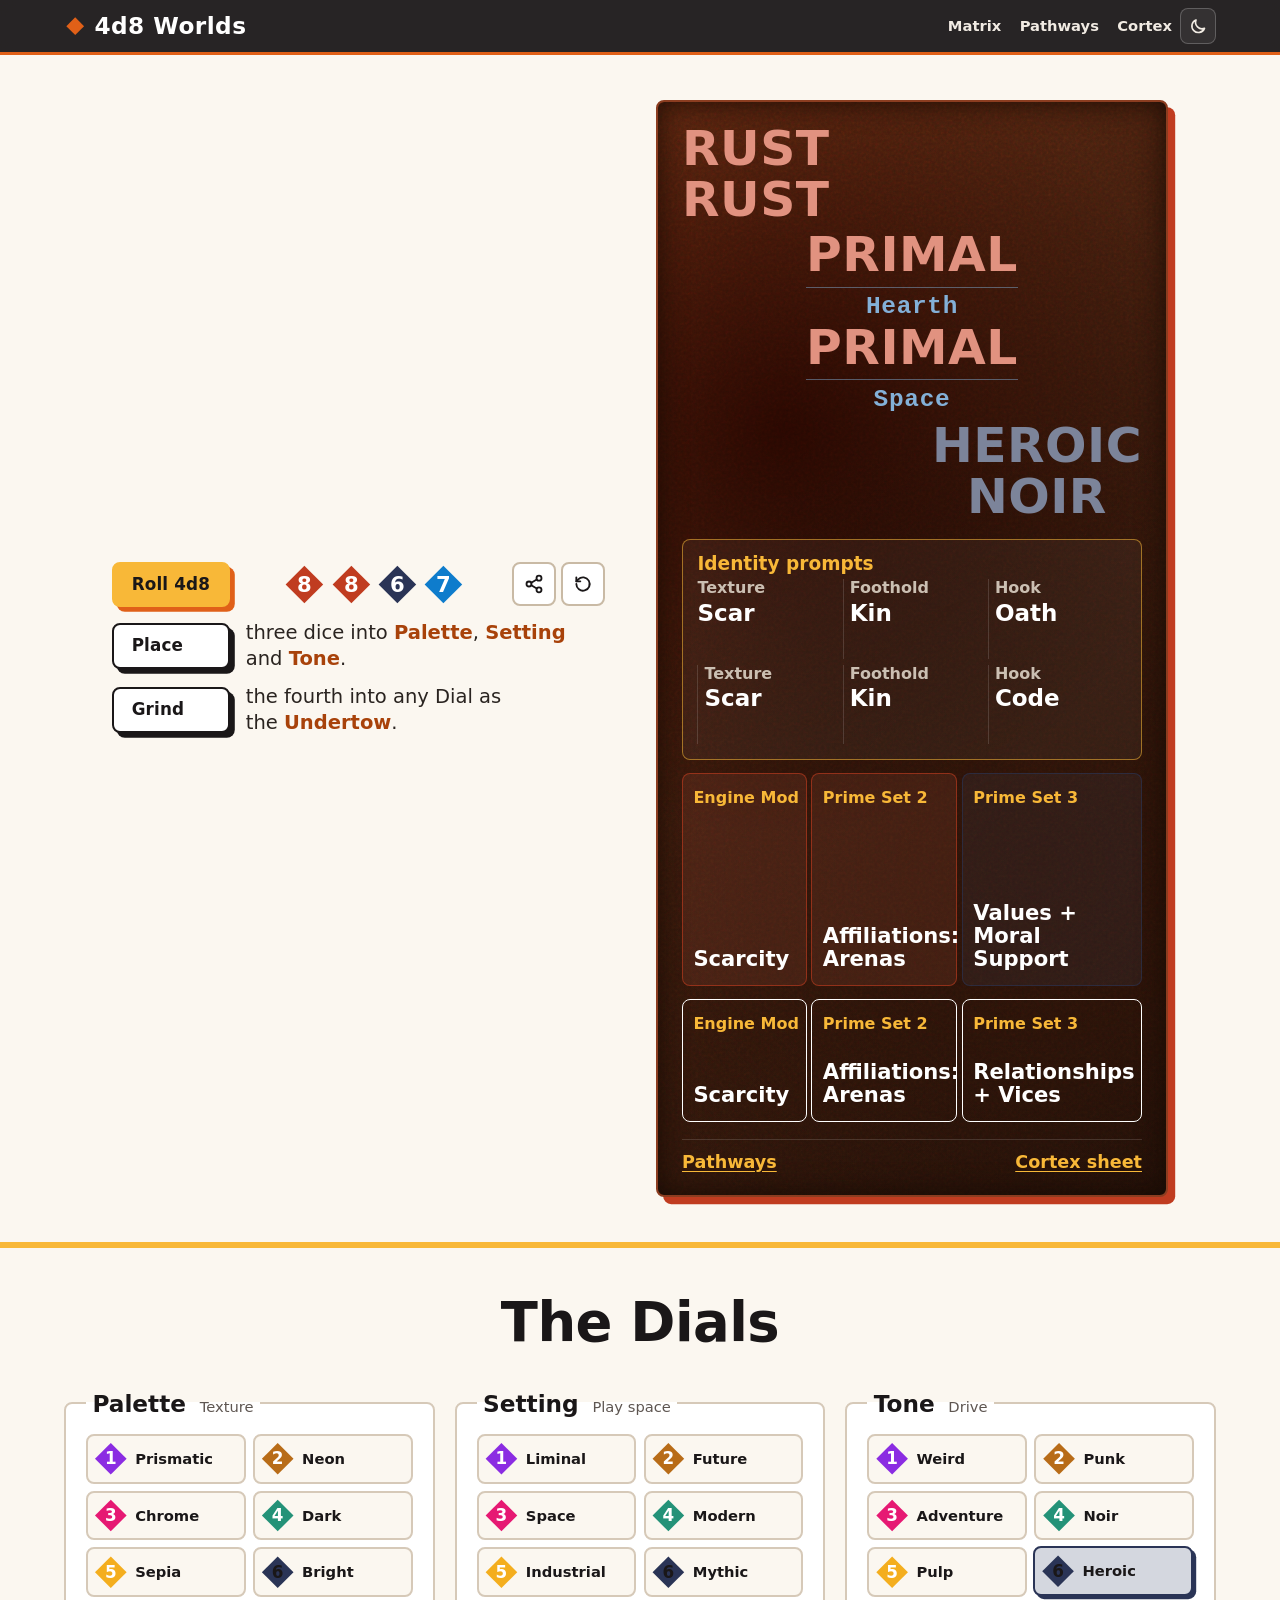
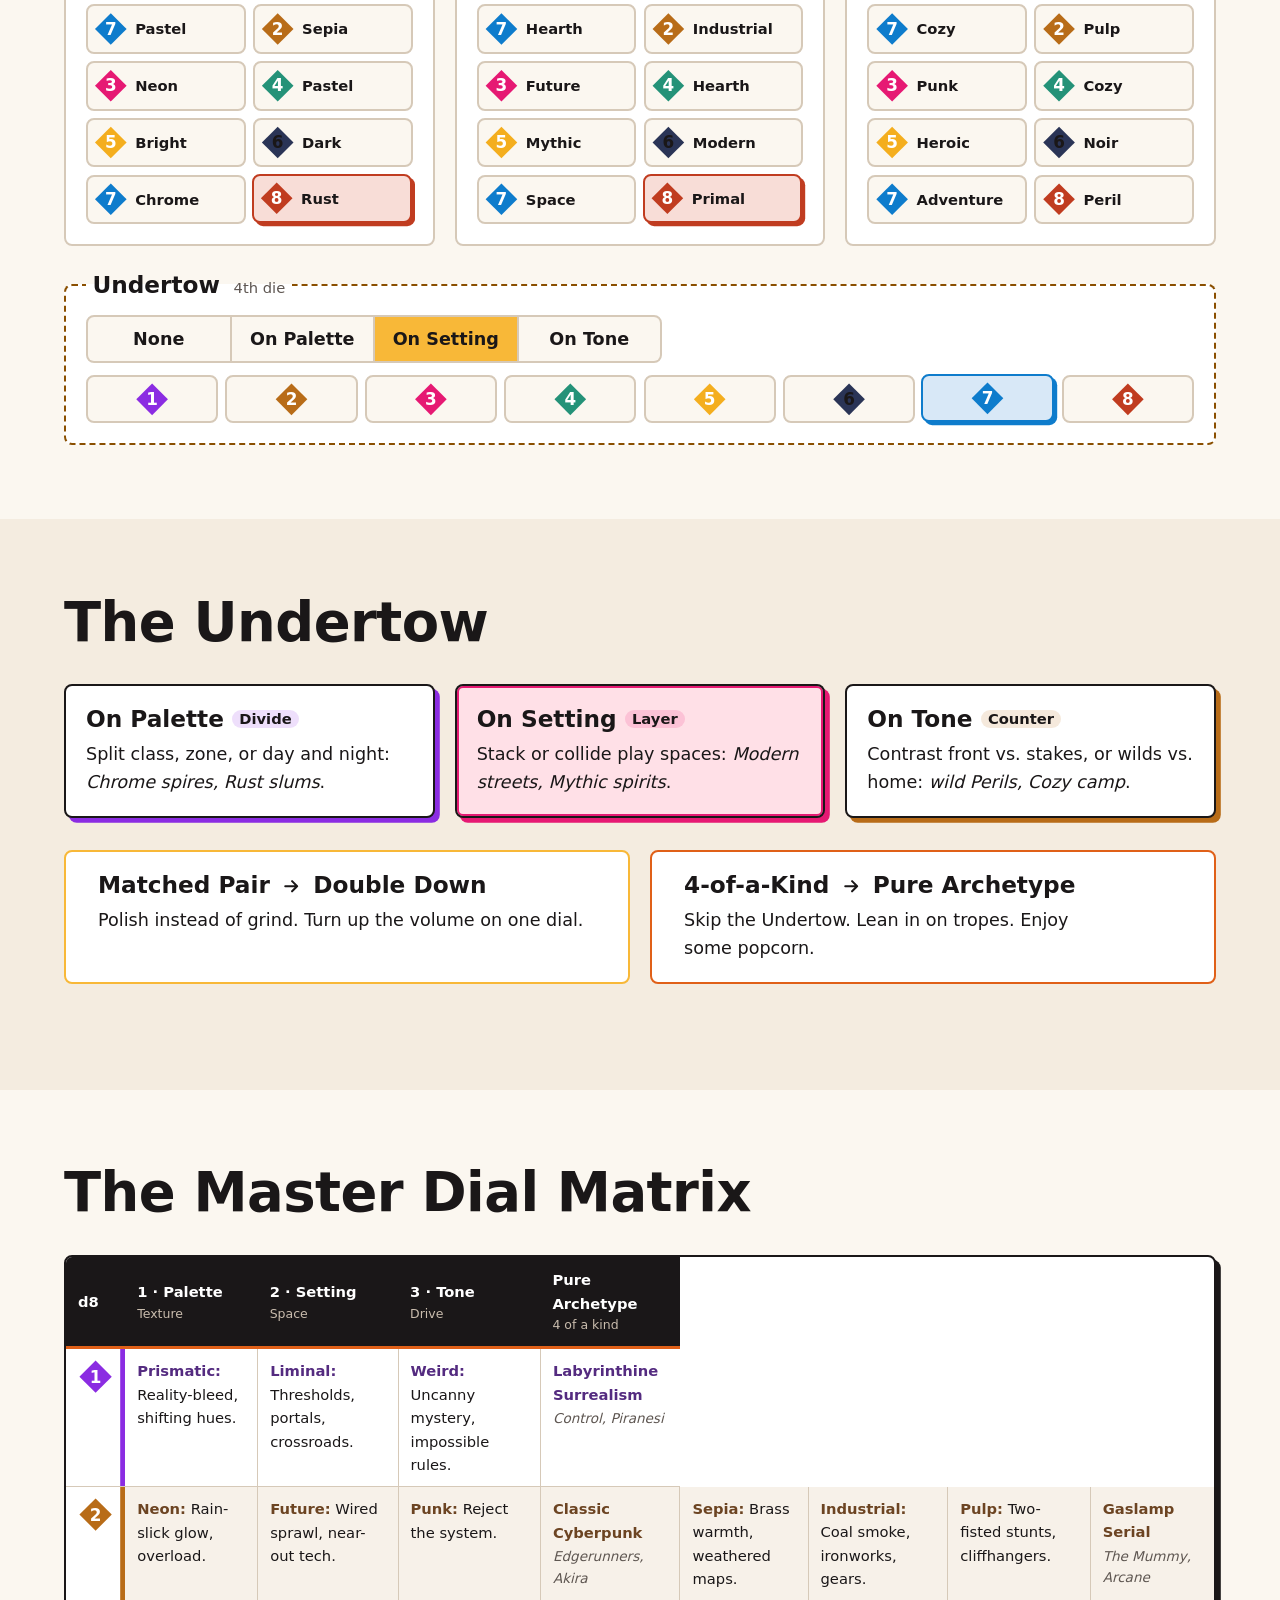
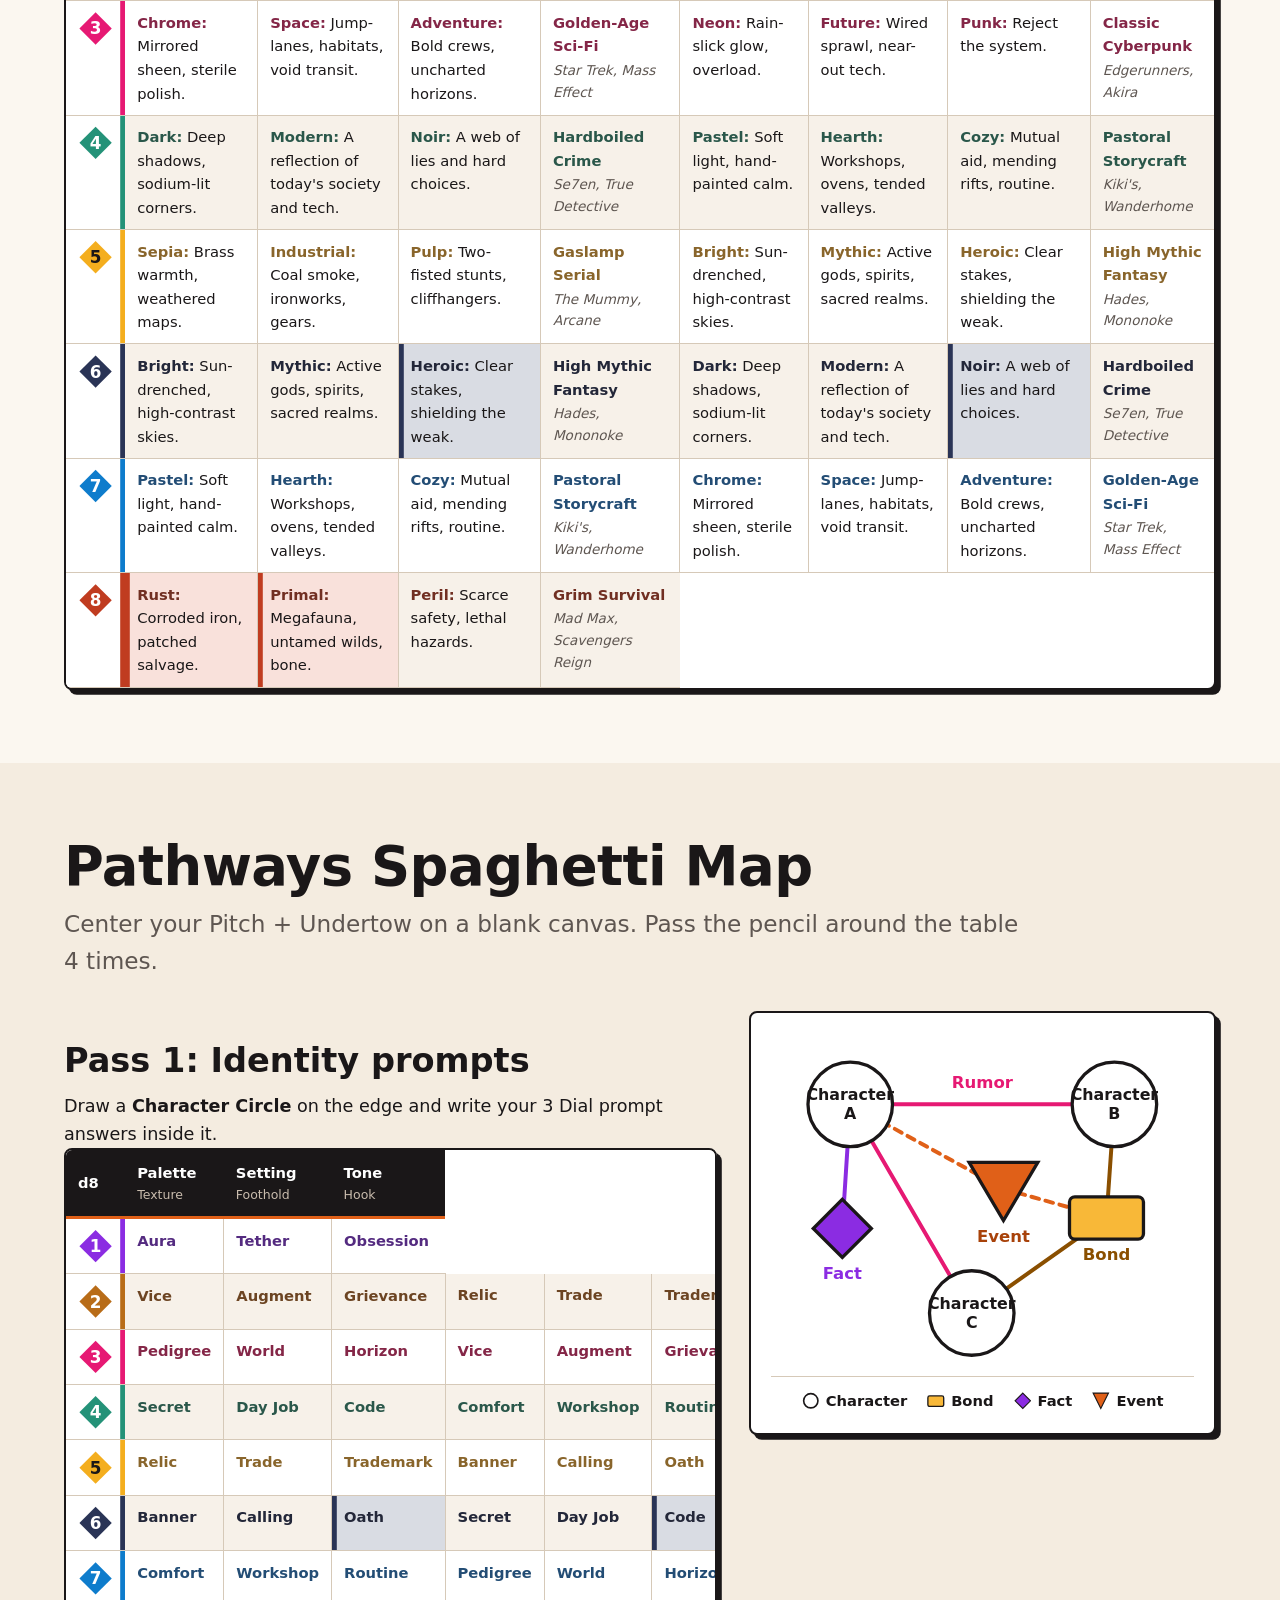
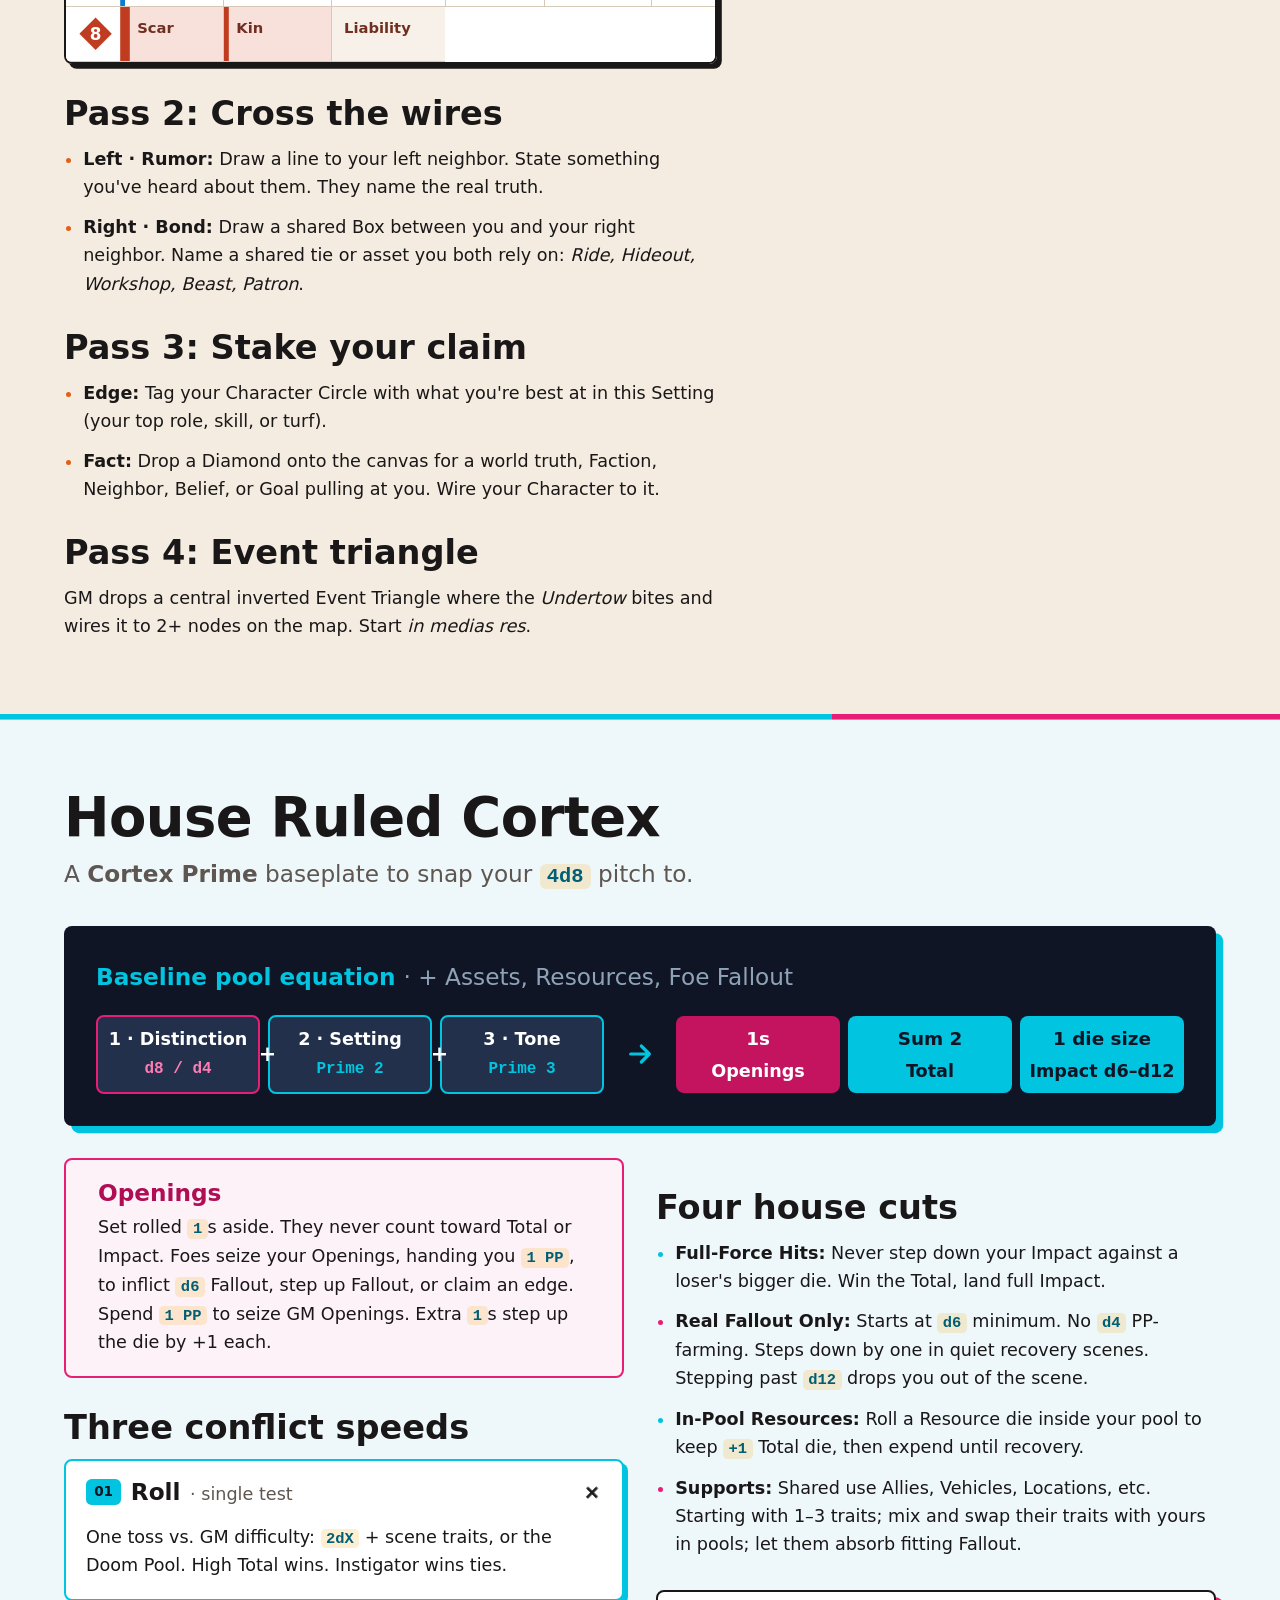
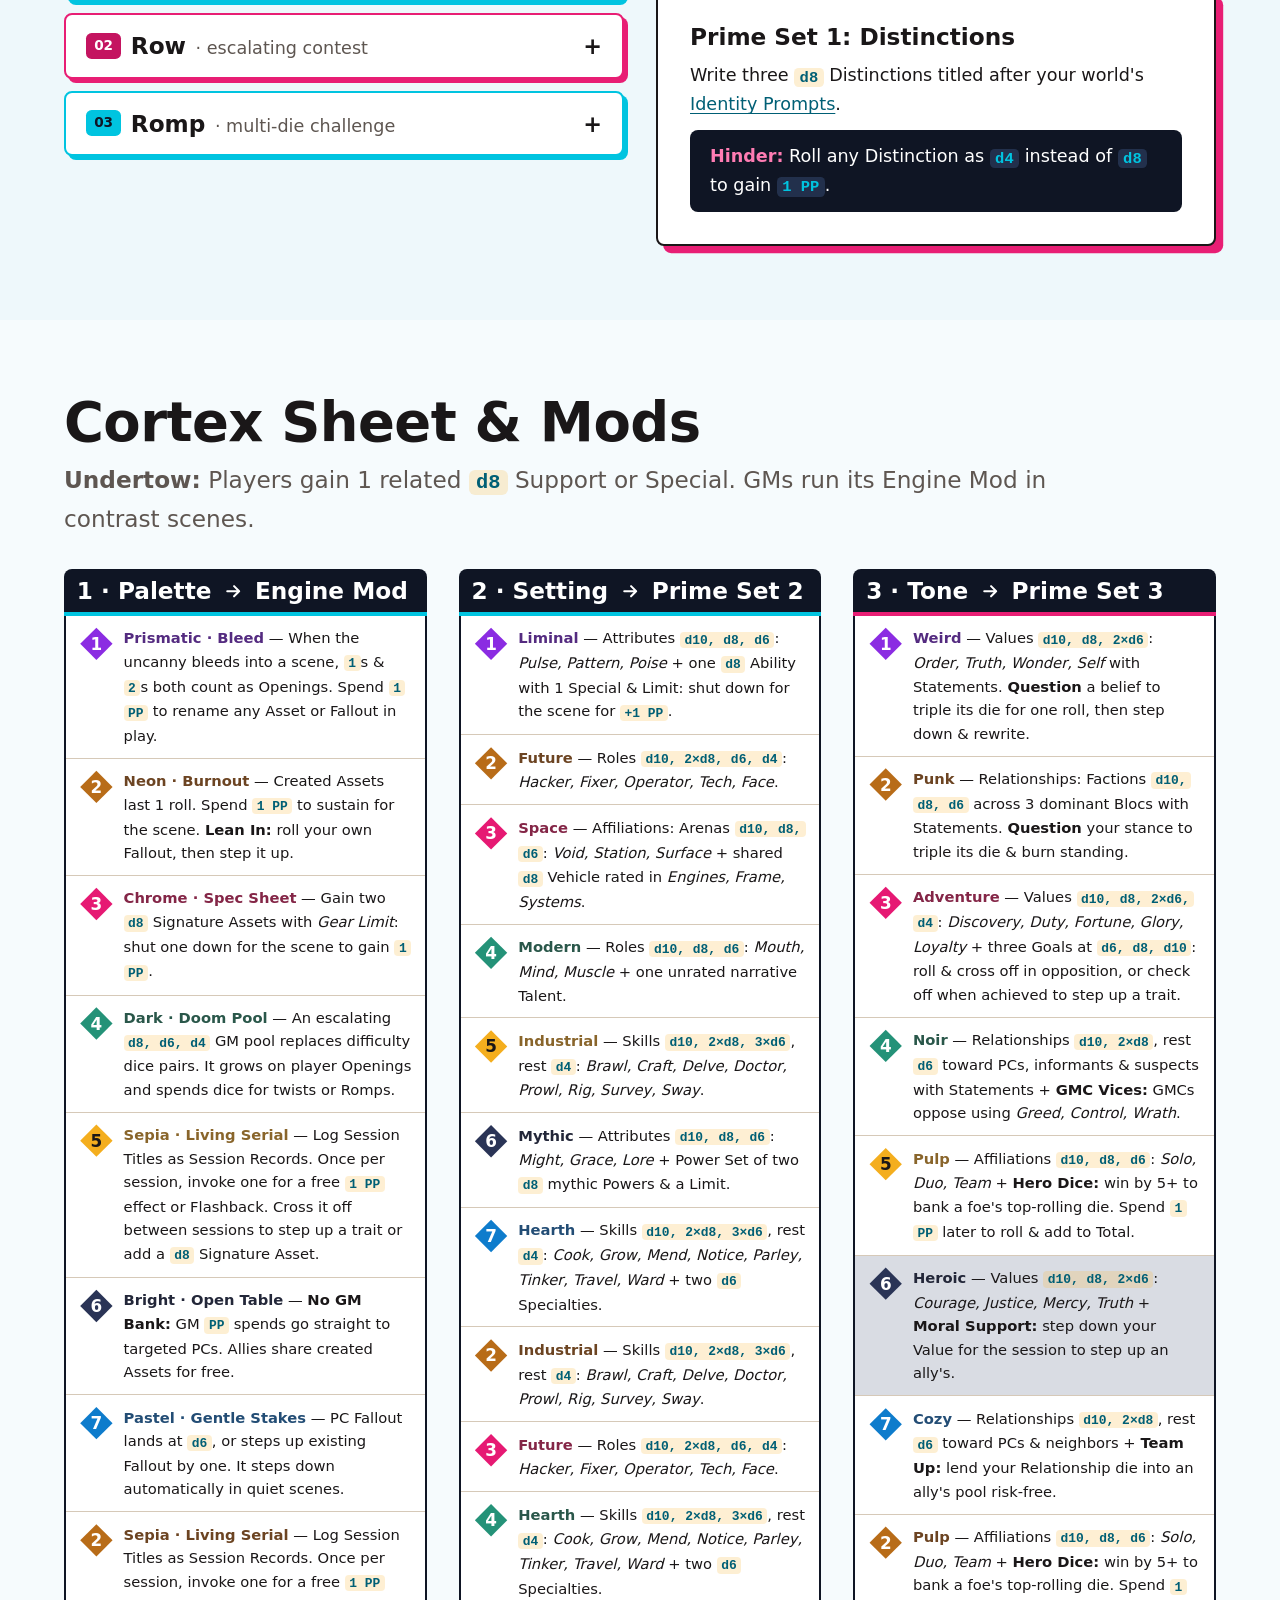
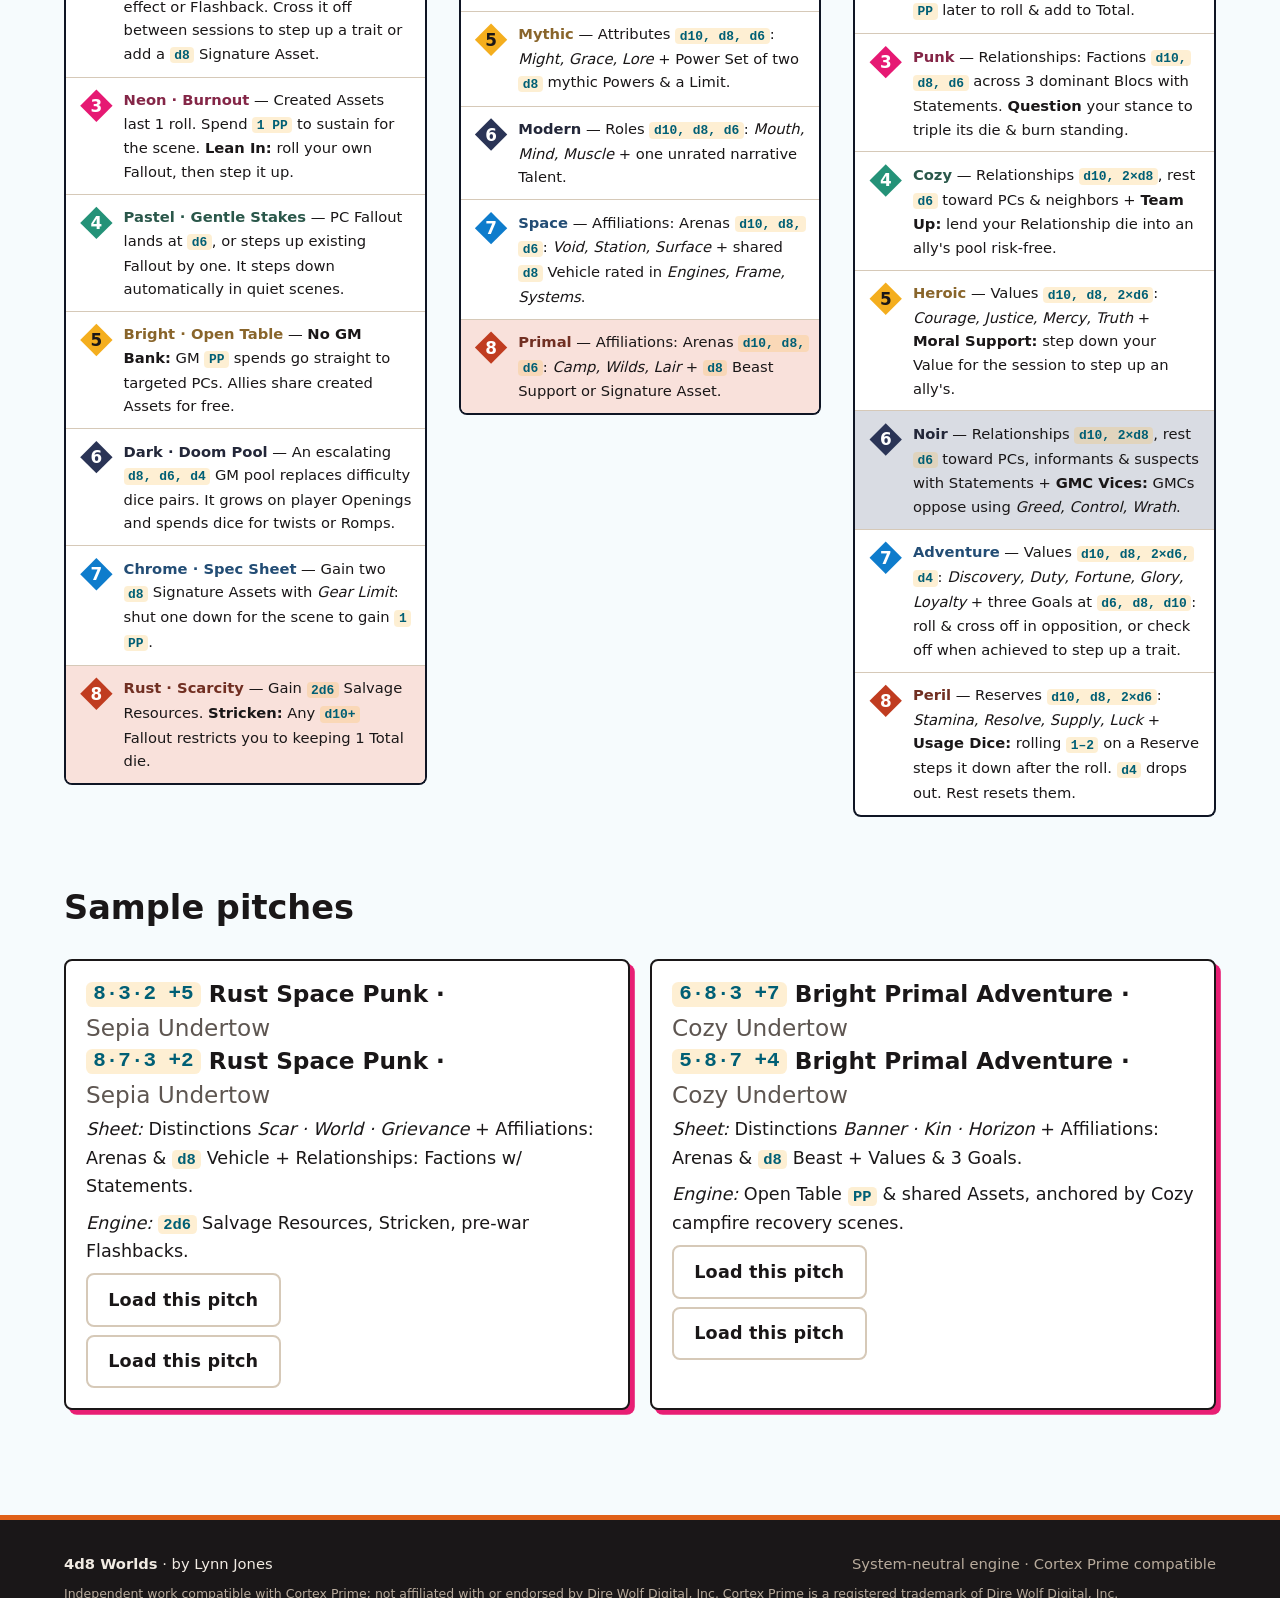
==== commit 062fadf8: "Poster updates, light/dark mode" ====
--- a/site/index.html
+++ b/site/index.html
@@ -1,592 +1,2629 @@
-<!DOCTYPE html>
+<!doctype html>
 <html lang="en">
-<head>
-  <meta charset="utf-8">
-  <meta name="viewport" content="width=device-width, initial-scale=1">
-  <title>4D Combinatoric Worldbuilding</title>
-  <meta name="description" content="Dial in your inspiration">
-  <meta property="og:type" content="website">
-  <meta property="og:site_name" content="4D Combinatoric Worldbuilding">
-  <meta property="og:title" content="4D Combinatoric Worldbuilding">
-  <meta property="og:description" content="Dial in your inspiration">
-  <meta property="og:url" content="https://palette.lynnjones.rocks/">
-  <meta name="twitter:card" content="summary">
-  <meta name="twitter:title" content="4D Combinatoric Worldbuilding">
-  <meta name="twitter:description" content="Dial in your inspiration">
-  <meta name="color-scheme" content="light dark">
-  <meta name="theme-color" content="#1a1718">
-  <link rel="icon" href="favicon.svg" type="image/svg+xml">
-  <link rel="stylesheet" href="styles.css">
-  <script src="app.js" type="module"></script>
-</head>
-<body>
-  <svg class="sprite" aria-hidden="true" focusable="false">
-    <symbol id="d8" viewBox="0 0 24 24">
-      <polygon points="12,2.5 21.5,12 12,21.5 2.5,12" fill="currentColor"/>
-    </symbol>
-    <symbol id="icon-arrow-right" viewBox="0 0 24 24">
-      <path d="M5 12h14m-6-6 6 6-6 6" fill="none" stroke="currentColor" stroke-width="2.4" stroke-linecap="round" stroke-linejoin="round"/>
-    </symbol>
-    <symbol id="icon-share" viewBox="0 0 24 24">
-      <circle cx="18" cy="5" r="3" fill="none" stroke="currentColor" stroke-width="2.2"/>
-      <circle cx="6" cy="12" r="3" fill="none" stroke="currentColor" stroke-width="2.2"/>
-      <circle cx="18" cy="19" r="3" fill="none" stroke="currentColor" stroke-width="2.2"/>
-      <line x1="8.7" y1="10.5" x2="15.3" y2="6.5" stroke="currentColor" stroke-width="2.2" stroke-linecap="round"/>
-      <line x1="8.7" y1="13.5" x2="15.3" y2="17.5" stroke="currentColor" stroke-width="2.2" stroke-linecap="round"/>
-    </symbol>
-    <symbol id="icon-reset" viewBox="0 0 24 24">
-      <path d="M4 12a8 8 0 1 0 2.3-5.6L4 8.8" fill="none" stroke="currentColor" stroke-width="2.2" stroke-linecap="round" stroke-linejoin="round"/>
-      <polyline points="4 4 4 8.8 8.8 8.8" fill="none" stroke="currentColor" stroke-width="2.2" stroke-linecap="round" stroke-linejoin="round"/>
-    </symbol>
-  </svg>
-  <a class="skip-link" href="#main">Skip to content</a>
-
-  <header class="site-header">
-    <div class="wrap site-header__inner">
-      <a class="brand" href="#top" aria-label="4D Combinatoric Worldbuilding, back to top">
-        <svg class="brand__mark" viewBox="0 0 24 24" aria-hidden="true" focusable="false"><use href="#d8"/></svg>
-        <span class="brand__text">4D Combinatoric Worldbuilding</span>
-      </a>
-      <nav aria-label="Sections">
-        <ul class="site-nav">
-          <li><a href="#matrix">Matrix</a></li>
-          <li><a href="#session-zero">Pathways</a></li>
-          <li><a href="#cortex">Cortex</a></li>
-        </ul>
-      </nav>
-    </div>
-  </header>
-
-  <main id="main">
-    <section class="hero" id="top" aria-labelledby="hero-title">
-      <h1 id="hero-title" class="visually-hidden">4D Combinatoric Worldbuilding</h1>
-      <div class="wrap hero__inner">
-        <article class="pitch-card" id="pitch-card" aria-labelledby="pitch-heading">
-          <span class="share-toast" id="share-toast" role="status" aria-live="polite" hidden>Link copied</span>
-
-          <h2 class="pitch-title" id="pitch-heading" tabindex="-1">
-            <span class="pitch-line pitch-line--p" data-dial="p">
-              <span class="pitch-word"><span class="ph" data-ph="p">Palette</span><span class="reveal" data-p="1">Prismatic</span><span class="reveal" data-p="2">Neon</span><span class="reveal" data-p="3">Chrome</span><span class="reveal" data-p="4">Dark</span><span class="reveal" data-p="5">Sepia</span><span class="reveal" data-p="6">Bright</span><span class="reveal" data-p="7">Pastel</span><span class="reveal" data-p="8">Rust</span><span class="live-type" data-live="p" aria-hidden="true"></span></span>
-              <span class="pitch-sub" data-ud="p"><span class="visually-hidden">Undertow on Palette: </span><span class="reveal" data-u="1">Prismatic</span><span class="reveal" data-u="2">Neon</span><span class="reveal" data-u="3">Chrome</span><span class="reveal" data-u="4">Dark</span><span class="reveal" data-u="5">Sepia</span><span class="reveal" data-u="6">Bright</span><span class="reveal" data-u="7">Pastel</span><span class="reveal" data-u="8">Rust</span><span class="live-undertow" data-live-u="p" aria-hidden="true"></span></span>
-            </span>
-            <span class="pitch-line pitch-line--s" data-dial="s">
-              <span class="pitch-word"><span class="ph" data-ph="s">Setting</span><span class="reveal" data-s="1">Liminal</span><span class="reveal" data-s="2">Future</span><span class="reveal" data-s="3">Space</span><span class="reveal" data-s="4">Modern</span><span class="reveal" data-s="5">Industrial</span><span class="reveal" data-s="6">Mythic</span><span class="reveal" data-s="7">Hearth</span><span class="reveal" data-s="8">Primal</span><span class="live-type" data-live="s" aria-hidden="true"></span></span>
-              <span class="pitch-sub" data-ud="s"><span class="visually-hidden">Undertow on Setting: </span><span class="reveal" data-u="1">Liminal</span><span class="reveal" data-u="2">Future</span><span class="reveal" data-u="3">Space</span><span class="reveal" data-u="4">Modern</span><span class="reveal" data-u="5">Industrial</span><span class="reveal" data-u="6">Mythic</span><span class="reveal" data-u="7">Hearth</span><span class="reveal" data-u="8">Primal</span><span class="live-undertow" data-live-u="s" aria-hidden="true"></span></span>
-            </span>
-            <span class="pitch-line pitch-line--t" data-dial="t">
-              <span class="pitch-word"><span class="ph" data-ph="t">Tone</span><span class="reveal" data-t="1">Weird</span><span class="reveal" data-t="2">Punk</span><span class="reveal" data-t="3">Adventure</span><span class="reveal" data-t="4">Noir</span><span class="reveal" data-t="5">Pulp</span><span class="reveal" data-t="6">Heroic</span><span class="reveal" data-t="7">Cozy</span><span class="reveal" data-t="8">Peril</span><span class="live-type" data-live="t" aria-hidden="true"></span></span>
-              <span class="pitch-sub" data-ud="t"><span class="visually-hidden">Undertow on Tone: </span><span class="reveal" data-u="1">Weird</span><span class="reveal" data-u="2">Punk</span><span class="reveal" data-u="3">Adventure</span><span class="reveal" data-u="4">Noir</span><span class="reveal" data-u="5">Pulp</span><span class="reveal" data-u="6">Heroic</span><span class="reveal" data-u="7">Cozy</span><span class="reveal" data-u="8">Peril</span><span class="live-undertow" data-live-u="t" aria-hidden="true"></span></span>
-            </span>
-          </h2>
-
-          <p class="visually-hidden" id="pitch-status" role="status" aria-live="polite"></p>
-
-          <dl class="pitch-facts">
-            <div><dt>Identity prompts</dt><dd>
-              <span class="fact"><span class="muted">Texture</span> <span class="ph" data-ph="p">—</span><span class="reveal" data-p="1">Aura</span><span class="reveal" data-p="2">Vice</span><span class="reveal" data-p="3">Pedigree</span><span class="reveal" data-p="4">Secret</span><span class="reveal" data-p="5">Relic</span><span class="reveal" data-p="6">Banner</span><span class="reveal" data-p="7">Comfort</span><span class="reveal" data-p="8">Scar</span></span>
-              <span class="fact"><span class="muted">Foothold</span> <span class="ph" data-ph="s">—</span><span class="reveal" data-s="1">Tether</span><span class="reveal" data-s="2">Augment</span><span class="reveal" data-s="3">World</span><span class="reveal" data-s="4">Day Job</span><span class="reveal" data-s="5">Trade</span><span class="reveal" data-s="6">Calling</span><span class="reveal" data-s="7">Workshop</span><span class="reveal" data-s="8">Kin</span></span>
-              <span class="fact"><span class="muted">Hook</span> <span class="ph" data-ph="t">—</span><span class="reveal" data-t="1">Obsession</span><span class="reveal" data-t="2">Grievance</span><span class="reveal" data-t="3">Horizon</span><span class="reveal" data-t="4">Code</span><span class="reveal" data-t="5">Trademark</span><span class="reveal" data-t="6">Oath</span><span class="reveal" data-t="7">Routine</span><span class="reveal" data-t="8">Liability</span></span>
-            </dd></div>
-            <div><dt>Engine Mod</dt><dd><span class="ph" data-ph="p">—</span><span class="reveal" data-p="1">Bleed</span><span class="reveal" data-p="2">Burnout</span><span class="reveal" data-p="3">Spec Sheet</span><span class="reveal" data-p="4">Doom Pool</span><span class="reveal" data-p="5">Living Serial</span><span class="reveal" data-p="6">Open Table</span><span class="reveal" data-p="7">Gentle Stakes</span><span class="reveal" data-p="8">Scarcity</span></dd></div>
-            <div><dt>Prime Set 2</dt><dd><span class="ph" data-ph="s">—</span><span class="reveal" data-s="1">Attributes + Ability</span><span class="reveal" data-s="2">Roles</span><span class="reveal" data-s="3">Affiliations: Arenas</span><span class="reveal" data-s="4">Roles + Talent</span><span class="reveal" data-s="5">Skills</span><span class="reveal" data-s="6">Attributes + Powers</span><span class="reveal" data-s="7">Skills + Specialties</span><span class="reveal" data-s="8">Affiliations: Arenas</span></dd></div>
-            <div><dt>Prime Set 3</dt><dd><span class="ph" data-ph="t">—</span><span class="reveal" data-t="1">Values + Statements</span><span class="reveal" data-t="2">Relationships: Factions</span><span class="reveal" data-t="3">Values + Goals</span><span class="reveal" data-t="4">Relationships + Vices</span><span class="reveal" data-t="5">Affiliations + Hero Dice</span><span class="reveal" data-t="6">Values + Moral Support</span><span class="reveal" data-t="7">Relationships + Team Up</span><span class="reveal" data-t="8">Reserves + Usage Dice</span></dd></div>
-          </dl>
-
-          <p class="pitch-links"><a href="#session-zero">Pathways</a> <a href="#cortex-sheet">Cortex sheet</a></p>
-        </article>
-
-        <div class="rpg-stack" id="dials-help">
-          <div class="rpg-row rpg-row--roll" data-requires-js hidden>
-            <button type="button" class="button button--gold rpg-btn" id="roll">Roll 4d8</button>
-            <div class="roll-bar__rest">
-              <output class="dice-tray" id="roll-result" for="roll" aria-live="polite"></output>
-              <div class="icon-actions">
-                <button type="submit" form="dials-form" class="icon-btn" id="share-pitch" aria-label="Share link to pitch" title="Share link to pitch">
-                  <svg viewBox="0 0 24 24" aria-hidden="true" focusable="false"><use href="#icon-share"/></svg>
-                </button>
-                <button type="reset" form="dials-form" class="icon-btn" id="reset-pitch" aria-label="Reset dials" title="Reset dials">
-                  <svg viewBox="0 0 24 24" aria-hidden="true" focusable="false"><use href="#icon-reset"/></svg>
-                </button>
+  <head>
+    <meta charset="utf-8" />
+    <meta name="viewport" content="width=device-width, initial-scale=1" />
+    <title>4d8 Worlds</title>
+    <meta
+      name="description"
+      content="Find your Palette. Dial in your Setting. Strike a Tone."
+    />
+    <meta property="og:type" content="website" />
+    <meta property="og:site_name" content="4d8 Worlds" />
+    <meta property="og:title" content="4d8 Worlds" />
+    <meta
+      property="og:description"
+      content="Find your Palette. Dial in your Setting. Strike a Tone."
+    />
+    <meta property="og:url" content="https://palette.lynnjones.rocks/" />
+    <meta name="twitter:card" content="summary" />
+    <meta name="twitter:title" content="4d8 Worlds" />
+    <meta
+      name="twitter:description"
+      content="Find your Palette. Dial in your Setting. Strike a Tone."
+    />
+    <meta name="color-scheme" content="light dark" />
+    <meta name="theme-color" content="#1a1718" />
+    <link rel="icon" href="favicon.svg" type="image/svg+xml" />
+    <script>
+      try {
+        const t = localStorage.getItem("palette-theme");
+        if (t === "light" || t === "dark") {
+          document.documentElement.dataset.theme = t;
+          document.documentElement.style.colorScheme = t;
+        }
+      } catch {}
+    </script>
+    <link rel="stylesheet" href="styles.css?v=4" />
+    <script src="app.js?v=2" type="module"></script>
+    <link rel="stylesheet" href="styles.css?v=5" />
+    <script src="app.js?v=3" type="module"></script>
+  </head>
+  <body>
+    <svg class="sprite" aria-hidden="true" focusable="false">
+      <symbol id="d8" viewBox="0 0 24 24">
+        <polygon points="12,2.5 21.5,12 12,21.5 2.5,12" fill="currentColor" />
+      </symbol>
+      <symbol id="icon-arrow-right" viewBox="0 0 24 24">
+        <path
+          d="M5 12h14m-6-6 6 6-6 6"
+          fill="none"
+          stroke="currentColor"
+          stroke-width="2.4"
+          stroke-linecap="round"
+          stroke-linejoin="round"
+        />
+      </symbol>
+      <symbol id="icon-share" viewBox="0 0 24 24">
+        <circle
+          cx="18"
+          cy="5"
+          r="3"
+          fill="none"
+          stroke="currentColor"
+          stroke-width="2.2"
+        />
+        <circle
+          cx="6"
+          cy="12"
+          r="3"
+          fill="none"
+          stroke="currentColor"
+          stroke-width="2.2"
+        />
+        <circle
+          cx="18"
+          cy="19"
+          r="3"
+          fill="none"
+          stroke="currentColor"
+          stroke-width="2.2"
+        />
+        <line
+          x1="8.7"
+          y1="10.5"
+          x2="15.3"
+          y2="6.5"
+          stroke="currentColor"
+          stroke-width="2.2"
+          stroke-linecap="round"
+        />
+        <line
+          x1="8.7"
+          y1="13.5"
+          x2="15.3"
+          y2="17.5"
+          stroke="currentColor"
+          stroke-width="2.2"
+          stroke-linecap="round"
+        />
+      </symbol>
+      <symbol id="icon-reset" viewBox="0 0 24 24">
+        <path
+          d="M4 12a8 8 0 1 0 2.3-5.6L4 8.8"
+          fill="none"
+          stroke="currentColor"
+          stroke-width="2.2"
+          stroke-linecap="round"
+          stroke-linejoin="round"
+        />
+        <polyline
+          points="4 4 4 8.8 8.8 8.8"
+          fill="none"
+          stroke="currentColor"
+          stroke-width="2.2"
+          stroke-linecap="round"
+          stroke-linejoin="round"
+        />
+      </symbol>
+      <symbol id="icon-sun" viewBox="0 0 24 24">
+        <circle
+          cx="12"
+          cy="12"
+          r="4.2"
+          fill="none"
+          stroke="currentColor"
+          stroke-width="2.1"
+        />
+        <path
+          d="M12 2.5v2.2M12 19.3v2.2M4.9 4.9l1.6 1.6M17.5 17.5l1.6 1.6M2.5 12h2.2M19.3 12h2.2M4.9 19.1l1.6-1.6M17.5 6.5l1.6-1.6"
+          fill="none"
+          stroke="currentColor"
+          stroke-width="2.1"
+          stroke-linecap="round"
+        />
+      </symbol>
+      <symbol id="icon-moon" viewBox="0 0 24 24">
+        <path
+          d="M20.2 14.8A8.5 8.5 0 0 1 9.2 3.8a8.5 8.5 0 1 0 11 11Z"
+          fill="none"
+          stroke="currentColor"
+          stroke-width="2.1"
+          stroke-linecap="round"
+          stroke-linejoin="round"
+        />
+      </symbol>
+    </svg>
+    <a class="skip-link" href="#main">Skip to content</a>
+
+    <header class="site-header">
+      <div class="wrap site-header__inner">
+        <a class="brand" href="#top" aria-label="4d8 Worlds, back to top">
+          <svg
+            class="brand__mark"
+            viewBox="0 0 24 24"
+            aria-hidden="true"
+            focusable="false"
+          >
+            <use href="#d8" />
+          </svg>
+          <span class="brand__text">4d8 Worlds</span>
+        </a>
+        <div class="site-header__actions">
+          <nav aria-label="Sections">
+            <ul class="site-nav">
+              <li><a href="#matrix">Matrix</a></li>
+              <li><a href="#session-zero">Pathways</a></li>
+              <li><a href="#cortex">Cortex</a></li>
+            </ul>
+          </nav>
+          <button
+            type="button"
+            class="theme-toggle"
+            id="theme-toggle"
+            data-requires-js
+            hidden
+            aria-label="Toggle color theme"
+            title="Toggle color theme"
+          >
+            <svg
+              class="theme-toggle__sun"
+              viewBox="0 0 24 24"
+              aria-hidden="true"
+              focusable="false"
+            >
+              <use href="#icon-sun" />
+            </svg>
+            <svg
+              class="theme-toggle__moon"
+              viewBox="0 0 24 24"
+              aria-hidden="true"
+              focusable="false"
+            >
+              <use href="#icon-moon" />
+            </svg>
+          </button>
+        </div>
+      </div>
+    </header>
+
+    <main id="main">
+      <section class="hero" id="top" aria-labelledby="hero-title">
+        <h1 id="hero-title" class="visually-hidden">4d8 Worlds</h1>
+        <div class="wrap hero__inner">
+          <article
+            class="pitch-card"
+            id="pitch-card"
+            aria-labelledby="pitch-heading"
+          >
+            <span
+              class="share-toast"
+              id="share-toast"
+              role="status"
+              aria-live="polite"
+              hidden
+              >Link copied</span
+            >
+
+            <h2 class="pitch-title" id="pitch-heading" tabindex="-1">
+              <span class="pitch-line pitch-line--p" data-dial="p">
+                <span class="pitch-word"
+                  ><span class="ph" data-ph="p">Palette</span
+                  ><span class="reveal" data-p="1">Prismatic</span
+                  ><span class="reveal" data-p="2">Neon</span
+                  ><span class="reveal" data-p="3">Chrome</span
+                  ><span class="reveal" data-p="4">Dark</span
+                  ><span class="reveal" data-p="5">Sepia</span
+                  ><span class="reveal" data-p="6">Bright</span
+                  ><span class="reveal" data-p="7">Pastel</span
+                  ><span class="reveal" data-p="8">Rust</span
+                  ><span
+                    class="live-type"
+                    data-live="p"
+                    aria-hidden="true"
+                  ></span
+                ></span>
+                <span class="pitch-sub" data-ud="p"
+                  ><span class="visually-hidden">Undertow on Palette: </span
+                  ><span class="reveal" data-u="1">Prismatic</span
+                  ><span class="reveal" data-u="2">Neon</span
+                  ><span class="reveal" data-u="3">Chrome</span
+                  ><span class="reveal" data-u="4">Dark</span
+                  ><span class="reveal" data-u="5">Sepia</span
+                  ><span class="reveal" data-u="6">Bright</span
+                  ><span class="reveal" data-u="7">Pastel</span
+                  ><span class="reveal" data-u="8">Rust</span
+                  ><span
+                    class="live-undertow"
+                    data-live-u="p"
+                    aria-hidden="true"
+                  ></span
+                ></span>
+                <span class="pitch-word"
+                  ><span class="ph" data-ph="p">Palette</span
+                  ><span class="reveal" data-p="1">Prismatic</span
+                  ><span class="reveal" data-p="2">Sepia</span
+                  ><span class="reveal" data-p="3">Neon</span
+                  ><span class="reveal" data-p="4">Pastel</span
+                  ><span class="reveal" data-p="5">Bright</span
+                  ><span class="reveal" data-p="6">Dark</span
+                  ><span class="reveal" data-p="7">Chrome</span
+                  ><span class="reveal" data-p="8">Rust</span
+                  ><span
+                    class="live-type"
+                    data-live="p"
+                    aria-hidden="true"
+                  ></span
+                ></span>
+                <span class="pitch-sub" data-ud="p"
+                  ><span class="visually-hidden">Undertow on Palette: </span
+                  ><span class="reveal" data-u="1">Prismatic</span
+                  ><span class="reveal" data-u="2">Sepia</span
+                  ><span class="reveal" data-u="3">Neon</span
+                  ><span class="reveal" data-u="4">Pastel</span
+                  ><span class="reveal" data-u="5">Bright</span
+                  ><span class="reveal" data-u="6">Dark</span
+                  ><span class="reveal" data-u="7">Chrome</span
+                  ><span class="reveal" data-u="8">Rust</span
+                  ><span
+                    class="live-undertow"
+                    data-live-u="p"
+                    aria-hidden="true"
+                  ></span
+                ></span>
+              </span>
+              <span class="pitch-line pitch-line--s" data-dial="s">
+                <span class="pitch-word"
+                  ><span class="ph" data-ph="s">Setting</span
+                  ><span class="reveal" data-s="1">Liminal</span
+                  ><span class="reveal" data-s="2">Future</span
+                  ><span class="reveal" data-s="3">Space</span
+                  ><span class="reveal" data-s="4">Modern</span
+                  ><span class="reveal" data-s="5">Industrial</span
+                  ><span class="reveal" data-s="6">Mythic</span
+                  ><span class="reveal" data-s="7">Hearth</span
+                  ><span class="reveal" data-s="8">Primal</span
+                  ><span
+                    class="live-type"
+                    data-live="s"
+                    aria-hidden="true"
+                  ></span
+                ></span>
+                <span class="pitch-sub" data-ud="s"
+                  ><span class="visually-hidden">Undertow on Setting: </span
+                  ><span class="reveal" data-u="1">Liminal</span
+                  ><span class="reveal" data-u="2">Future</span
+                  ><span class="reveal" data-u="3">Space</span
+                  ><span class="reveal" data-u="4">Modern</span
+                  ><span class="reveal" data-u="5">Industrial</span
+                  ><span class="reveal" data-u="6">Mythic</span
+                  ><span class="reveal" data-u="7">Hearth</span
+                  ><span class="reveal" data-u="8">Primal</span
+                  ><span
+                    class="live-undertow"
+                    data-live-u="s"
+                    aria-hidden="true"
+                  ></span
+                ></span>
+                <span class="pitch-word"
+                  ><span class="ph" data-ph="s">Setting</span
+                  ><span class="reveal" data-s="1">Liminal</span
+                  ><span class="reveal" data-s="2">Industrial</span
+                  ><span class="reveal" data-s="3">Future</span
+                  ><span class="reveal" data-s="4">Hearth</span
+                  ><span class="reveal" data-s="5">Mythic</span
+                  ><span class="reveal" data-s="6">Modern</span
+                  ><span class="reveal" data-s="7">Space</span
+                  ><span class="reveal" data-s="8">Primal</span
+                  ><span
+                    class="live-type"
+                    data-live="s"
+                    aria-hidden="true"
+                  ></span
+                ></span>
+                <span class="pitch-sub" data-ud="s"
+                  ><span class="visually-hidden">Undertow on Setting: </span
+                  ><span class="reveal" data-u="1">Liminal</span
+                  ><span class="reveal" data-u="2">Industrial</span
+                  ><span class="reveal" data-u="3">Future</span
+                  ><span class="reveal" data-u="4">Hearth</span
+                  ><span class="reveal" data-u="5">Mythic</span
+                  ><span class="reveal" data-u="6">Modern</span
+                  ><span class="reveal" data-u="7">Space</span
+                  ><span class="reveal" data-u="8">Primal</span
+                  ><span
+                    class="live-undertow"
+                    data-live-u="s"
+                    aria-hidden="true"
+                  ></span
+                ></span>
+              </span>
+              <span class="pitch-line pitch-line--t" data-dial="t">
+                <span class="pitch-word"
+                  ><span class="ph" data-ph="t">Tone</span
+                  ><span class="reveal" data-t="1">Weird</span
+                  ><span class="reveal" data-t="2">Punk</span
+                  ><span class="reveal" data-t="3">Adventure</span
+                  ><span class="reveal" data-t="4">Noir</span
+                  ><span class="reveal" data-t="5">Pulp</span
+                  ><span class="reveal" data-t="6">Heroic</span
+                  ><span class="reveal" data-t="7">Cozy</span
+                  ><span class="reveal" data-t="8">Peril</span
+                  ><span
+                    class="live-type"
+                    data-live="t"
+                    aria-hidden="true"
+                  ></span
+                ></span>
+                <span class="pitch-sub" data-ud="t"
+                  ><span class="visually-hidden">Undertow on Tone: </span
+                  ><span class="reveal" data-u="1">Weird</span
+                  ><span class="reveal" data-u="2">Punk</span
+                  ><span class="reveal" data-u="3">Adventure</span
+                  ><span class="reveal" data-u="4">Noir</span
+                  ><span class="reveal" data-u="5">Pulp</span
+                  ><span class="reveal" data-u="6">Heroic</span
+                  ><span class="reveal" data-u="7">Cozy</span
+                  ><span class="reveal" data-u="8">Peril</span
+                  ><span
+                    class="live-undertow"
+                    data-live-u="t"
+                    aria-hidden="true"
+                  ></span
+                ></span>
+                <span class="pitch-word"
+                  ><span class="ph" data-ph="t">Tone</span
+                  ><span class="reveal" data-t="1">Weird</span
+                  ><span class="reveal" data-t="2">Pulp</span
+                  ><span class="reveal" data-t="3">Punk</span
+                  ><span class="reveal" data-t="4">Cozy</span
+                  ><span class="reveal" data-t="5">Heroic</span
+                  ><span class="reveal" data-t="6">Noir</span
+                  ><span class="reveal" data-t="7">Adventure</span
+                  ><span class="reveal" data-t="8">Peril</span
+                  ><span
+                    class="live-type"
+                    data-live="t"
+                    aria-hidden="true"
+                  ></span
+                ></span>
+                <span class="pitch-sub" data-ud="t"
+                  ><span class="visually-hidden">Undertow on Tone: </span
+                  ><span class="reveal" data-u="1">Weird</span
+                  ><span class="reveal" data-u="2">Pulp</span
+                  ><span class="reveal" data-u="3">Punk</span
+                  ><span class="reveal" data-u="4">Cozy</span
+                  ><span class="reveal" data-u="5">Heroic</span
+                  ><span class="reveal" data-u="6">Noir</span
+                  ><span class="reveal" data-u="7">Adventure</span
+                  ><span class="reveal" data-u="8">Peril</span
+                  ><span
+                    class="live-undertow"
+                    data-live-u="t"
+                    aria-hidden="true"
+                  ></span
+                ></span>
+              </span>
+            </h2>
+
+            <p
+              class="visually-hidden"
+              id="pitch-status"
+              role="status"
+              aria-live="polite"
+            ></p>
+
+            <dl class="pitch-facts">
+              <div>
+                <dt>Identity prompts</dt>
+                <dd>
+                  <span class="fact"
+                    ><span class="muted">Texture</span>
+                    <span class="ph" data-ph="p">—</span
+                    ><span class="reveal" data-p="1">Aura</span
+                    ><span class="reveal" data-p="2">Vice</span
+                    ><span class="reveal" data-p="3">Pedigree</span
+                    ><span class="reveal" data-p="4">Secret</span
+                    ><span class="reveal" data-p="5">Relic</span
+                    ><span class="reveal" data-p="6">Banner</span
+                    ><span class="reveal" data-p="7">Comfort</span
+                    ><span class="reveal" data-p="8">Scar</span></span
+                  >
+                  <span class="fact"
+                    ><span class="muted">Foothold</span>
+                    <span class="ph" data-ph="s">—</span
+                    ><span class="reveal" data-s="1">Tether</span
+                    ><span class="reveal" data-s="2">Augment</span
+                    ><span class="reveal" data-s="3">World</span
+                    ><span class="reveal" data-s="4">Day Job</span
+                    ><span class="reveal" data-s="5">Trade</span
+                    ><span class="reveal" data-s="6">Calling</span
+                    ><span class="reveal" data-s="7">Workshop</span
+                    ><span class="reveal" data-s="8">Kin</span></span
+                  >
+                  <span class="fact"
+                    ><span class="muted">Hook</span>
+                    <span class="ph" data-ph="t">—</span
+                    ><span class="reveal" data-t="1">Obsession</span
+                    ><span class="reveal" data-t="2">Grievance</span
+                    ><span class="reveal" data-t="3">Horizon</span
+                    ><span class="reveal" data-t="4">Code</span
+                    ><span class="reveal" data-t="5">Trademark</span
+                    ><span class="reveal" data-t="6">Oath</span
+                    ><span class="reveal" data-t="7">Routine</span
+                    ><span class="reveal" data-t="8">Liability</span></span
+                  >
+                  <span class="fact"
+                    ><span class="muted">Texture</span>
+                    <span class="ph" data-ph="p">—</span
+                    ><span class="reveal" data-p="1">Aura</span
+                    ><span class="reveal" data-p="2">Relic</span
+                    ><span class="reveal" data-p="3">Vice</span
+                    ><span class="reveal" data-p="4">Comfort</span
+                    ><span class="reveal" data-p="5">Banner</span
+                    ><span class="reveal" data-p="6">Secret</span
+                    ><span class="reveal" data-p="7">Pedigree</span
+                    ><span class="reveal" data-p="8">Scar</span></span
+                  >
+                  <span class="fact"
+                    ><span class="muted">Foothold</span>
+                    <span class="ph" data-ph="s">—</span
+                    ><span class="reveal" data-s="1">Tether</span
+                    ><span class="reveal" data-s="2">Trade</span
+                    ><span class="reveal" data-s="3">Augment</span
+                    ><span class="reveal" data-s="4">Workshop</span
+                    ><span class="reveal" data-s="5">Calling</span
+                    ><span class="reveal" data-s="6">Day Job</span
+                    ><span class="reveal" data-s="7">World</span
+                    ><span class="reveal" data-s="8">Kin</span></span
+                  >
+                  <span class="fact"
+                    ><span class="muted">Hook</span>
+                    <span class="ph" data-ph="t">—</span
+                    ><span class="reveal" data-t="1">Obsession</span
+                    ><span class="reveal" data-t="2">Trademark</span
+                    ><span class="reveal" data-t="3">Grievance</span
+                    ><span class="reveal" data-t="4">Routine</span
+                    ><span class="reveal" data-t="5">Oath</span
+                    ><span class="reveal" data-t="6">Code</span
+                    ><span class="reveal" data-t="7">Horizon</span
+                    ><span class="reveal" data-t="8">Liability</span></span
+                  >
+                </dd>
+              </div>
+              <div>
+                <dt>Engine Mod</dt>
+                <dd>
+                  <span class="ph" data-ph="p">—</span
+                  ><span class="reveal" data-p="1">Bleed</span
+                  ><span class="reveal" data-p="2">Burnout</span
+                  ><span class="reveal" data-p="3">Spec Sheet</span
+                  ><span class="reveal" data-p="4">Doom Pool</span
+                  ><span class="reveal" data-p="5">Living Serial</span
+                  ><span class="reveal" data-p="6">Open Table</span
+                  ><span class="reveal" data-p="7">Gentle Stakes</span
+                  ><span class="reveal" data-p="8">Scarcity</span>
+                </dd>
+              </div>
+              <div>
+                <dt>Prime Set 2</dt>
+                <dd>
+                  <span class="ph" data-ph="s">—</span
+                  ><span class="reveal" data-s="1">Attributes + Ability</span
+                  ><span class="reveal" data-s="2">Roles</span
+                  ><span class="reveal" data-s="3">Affiliations: Arenas</span
+                  ><span class="reveal" data-s="4">Roles + Talent</span
+                  ><span class="reveal" data-s="5">Skills</span
+                  ><span class="reveal" data-s="6">Attributes + Powers</span
+                  ><span class="reveal" data-s="7">Skills + Specialties</span
+                  ><span class="reveal" data-s="8">Affiliations: Arenas</span>
+                </dd>
+              </div>
+              <div>
+                <dt>Prime Set 3</dt>
+                <dd>
+                  <span class="ph" data-ph="t">—</span
+                  ><span class="reveal" data-t="1">Values + Statements</span
+                  ><span class="reveal" data-t="2">Relationships: Factions</span
+                  ><span class="reveal" data-t="3">Values + Goals</span
+                  ><span class="reveal" data-t="4">Relationships + Vices</span
+                  ><span class="reveal" data-t="5"
+                    >Affiliations + Hero Dice</span
+                  ><span class="reveal" data-t="6">Values + Moral Support</span
+                  ><span class="reveal" data-t="7">Relationships + Team Up</span
+                  ><span class="reveal" data-t="8">Reserves + Usage Dice</span>
+                </dd>
+              </div>
+              <div>
+                <dt>Engine Mod</dt>
+                <dd>
+                  <span class="ph" data-ph="p">—</span
+                  ><span class="reveal" data-p="1">Bleed</span
+                  ><span class="reveal" data-p="2">Living Serial</span
+                  ><span class="reveal" data-p="3">Burnout</span
+                  ><span class="reveal" data-p="4">Gentle Stakes</span
+                  ><span class="reveal" data-p="5">Open Table</span
+                  ><span class="reveal" data-p="6">Doom Pool</span
+                  ><span class="reveal" data-p="7">Spec Sheet</span
+                  ><span class="reveal" data-p="8">Scarcity</span>
+                </dd>
+              </div>
+              <div>
+                <dt>Prime Set 2</dt>
+                <dd>
+                  <span class="ph" data-ph="s">—</span
+                  ><span class="reveal" data-s="1">Attributes + Ability</span
+                  ><span class="reveal" data-s="2">Skills</span
+                  ><span class="reveal" data-s="3">Roles</span
+                  ><span class="reveal" data-s="4">Skills + Specialties</span
+                  ><span class="reveal" data-s="5">Attributes + Powers</span
+                  ><span class="reveal" data-s="6">Roles + Talent</span
+                  ><span class="reveal" data-s="7">Affiliations: Arenas</span
+                  ><span class="reveal" data-s="8">Affiliations: Arenas</span>
+                </dd>
+              </div>
+              <div>
+                <dt>Prime Set 3</dt>
+                <dd>
+                  <span class="ph" data-ph="t">—</span
+                  ><span class="reveal" data-t="1">Values + Statements</span
+                  ><span class="reveal" data-t="2"
+                    >Affiliations + Hero Dice</span
+                  ><span class="reveal" data-t="3">Relationships: Factions</span
+                  ><span class="reveal" data-t="4">Relationships + Team Up</span
+                  ><span class="reveal" data-t="5">Values + Moral Support</span
+                  ><span class="reveal" data-t="6">Relationships + Vices</span
+                  ><span class="reveal" data-t="7">Values + Goals</span
+                  ><span class="reveal" data-t="8">Reserves + Usage Dice</span>
+                </dd>
+              </div>
+            </dl>
+
+            <p class="pitch-links">
+              <a href="#session-zero">Pathways</a>
+              <a href="#cortex-sheet">Cortex sheet</a>
+            </p>
+          </article>
+
+          <div class="rpg-stack" id="dials-help">
+            <div class="rpg-row rpg-row--roll" data-requires-js hidden>
+              <button
+                type="button"
+                class="button button--gold rpg-btn"
+                id="roll"
+              >
+                Roll 4d8
+              </button>
+              <div class="roll-bar__rest">
+                <output
+                  class="dice-tray"
+                  id="roll-result"
+                  for="roll"
+                  aria-live="polite"
+                ></output>
+                <div class="icon-actions">
+                  <button
+                    type="submit"
+                    form="dials-form"
+                    class="icon-btn"
+                    id="share-pitch"
+                    aria-label="Share link to pitch"
+                    title="Share link to pitch"
+                  >
+                    <svg
+                      viewBox="0 0 24 24"
+                      aria-hidden="true"
+                      focusable="false"
+                    >
+                      <use href="#icon-share" />
+                    </svg>
+                  </button>
+                  <button
+                    type="reset"
+                    form="dials-form"
+                    class="icon-btn"
+                    id="reset-pitch"
+                    aria-label="Reset dials"
+                    title="Reset dials"
+                  >
+                    <svg
+                      viewBox="0 0 24 24"
+                      aria-hidden="true"
+                      focusable="false"
+                    >
+                      <use href="#icon-reset" />
+                    </svg>
+                  </button>
+                </div>
               </div>
             </div>
-          </div>
-          <noscript>
+            <noscript>
+              <div class="rpg-row">
+                <a class="button button--gold rpg-btn" href="#dials"
+                  >Roll 4d8</a
+                >
+                <p class="rpg-copy">at the table, then set each Dial below.</p>
+              </div>
+            </noscript>
+
             <div class="rpg-row">
-              <a class="button button--gold rpg-btn" href="#dials">Roll 4d8</a>
-              <p class="rpg-copy">at the table, then set each Dial below.</p>
+              <a class="button button--step rpg-btn" href="#dials">Place</a>
+              <p class="rpg-copy">
+                three dice into <strong>Palette</strong>,
+                <strong>Setting</strong> and <strong>Tone</strong>.
+              </p>
             </div>
-          </noscript>
-
-          <div class="rpg-row">
-            <a class="button button--step rpg-btn" href="#dials">Place</a>
-            <p class="rpg-copy">three dice into <strong>Palette</strong>, <strong>Setting</strong> and <strong>Tone</strong>.</p>
-          </div>
-
-          <div class="rpg-row">
-            <a class="button button--step rpg-btn" href="#undertow-dial">Grind</a>
-            <p class="rpg-copy">the fourth into any Dial as the <strong>Undertow</strong>.</p>
+
+            <div class="rpg-row">
+              <a class="button button--step rpg-btn" href="#undertow-dial"
+                >Grind</a
+              >
+              <p class="rpg-copy">
+                the fourth into any Dial as the <strong>Undertow</strong>.
+              </p>
+            </div>
           </div>
         </div>
-      </div>
-    </section>
-
-    <section class="band" id="dials" aria-labelledby="dials-title">
-      <div class="wrap">
-        <header class="section-head section-head--center">
-          <h2 id="dials-title">The Dials</h2>
-        </header>
-
-        <form class="pickers" id="dials-form" method="get" action="#top" aria-describedby="dials-help">
-          <noscript>
-            <p class="note">Pick each Dial by hand below. The dice roller needs JavaScript.</p>
-            <p class="form-actions">
-              <button type="submit" class="icon-btn" aria-label="Share link to pitch" title="Share link to pitch">
-                <svg viewBox="0 0 24 24" aria-hidden="true" focusable="false"><use href="#icon-share"/></svg>
-              </button>
-              <button type="reset" class="icon-btn" aria-label="Reset dials" title="Reset dials">
-                <svg viewBox="0 0 24 24" aria-hidden="true" focusable="false"><use href="#icon-reset"/></svg>
-              </button>
-            </p>
-          </noscript>
-
-          <fieldset class="dial" data-dial="p">
-            <legend><span class="dial__name">Palette</span> <span class="dial__hint">Texture</span></legend>
-            <div class="chips">
-              <input class="visually-hidden" type="radio" name="palette" id="p1" value="1"><label class="chip" for="p1" data-d="1"><span class="chip__num">1</span><span class="chip__name">Prismatic</span></label>
-              <input class="visually-hidden" type="radio" name="palette" id="p2" value="2"><label class="chip" for="p2" data-d="2"><span class="chip__num">2</span><span class="chip__name">Neon</span></label>
-              <input class="visually-hidden" type="radio" name="palette" id="p3" value="3"><label class="chip" for="p3" data-d="3"><span class="chip__num">3</span><span class="chip__name">Chrome</span></label>
-              <input class="visually-hidden" type="radio" name="palette" id="p4" value="4"><label class="chip" for="p4" data-d="4"><span class="chip__num">4</span><span class="chip__name">Dark</span></label>
-              <input class="visually-hidden" type="radio" name="palette" id="p5" value="5"><label class="chip" for="p5" data-d="5"><span class="chip__num">5</span><span class="chip__name">Sepia</span></label>
-              <input class="visually-hidden" type="radio" name="palette" id="p6" value="6"><label class="chip" for="p6" data-d="6"><span class="chip__num">6</span><span class="chip__name">Bright</span></label>
-              <input class="visually-hidden" type="radio" name="palette" id="p7" value="7"><label class="chip" for="p7" data-d="7"><span class="chip__num">7</span><span class="chip__name">Pastel</span></label>
-              <input class="visually-hidden" type="radio" name="palette" id="p8" value="8"><label class="chip" for="p8" data-d="8"><span class="chip__num">8</span><span class="chip__name">Rust</span></label>
+      </section>
+
+      <section class="band" id="dials" aria-labelledby="dials-title">
+        <div class="wrap">
+          <header class="section-head section-head--center">
+            <h2 id="dials-title">The Dials</h2>
+          </header>
+
+          <form
+            class="pickers"
+            id="dials-form"
+            method="get"
+            action="#top"
+            aria-describedby="dials-help"
+          >
+            <noscript>
+              <p class="note">
+                Pick each Dial by hand below. The dice roller needs JavaScript.
+              </p>
+              <p class="form-actions">
+                <button
+                  type="submit"
+                  class="icon-btn"
+                  aria-label="Share link to pitch"
+                  title="Share link to pitch"
+                >
+                  <svg viewBox="0 0 24 24" aria-hidden="true" focusable="false">
+                    <use href="#icon-share" />
+                  </svg>
+                </button>
+                <button
+                  type="reset"
+                  class="icon-btn"
+                  aria-label="Reset dials"
+                  title="Reset dials"
+                >
+                  <svg viewBox="0 0 24 24" aria-hidden="true" focusable="false">
+                    <use href="#icon-reset" />
+                  </svg>
+                </button>
+              </p>
+            </noscript>
+
+            <fieldset class="dial" data-dial="p">
+              <legend>
+                <span class="dial__name">Palette</span>
+                <span class="dial__hint">Texture</span>
+              </legend>
+              <div class="chips">
+                <input
+                  class="visually-hidden"
+                  type="radio"
+                  name="palette"
+                  id="p1"
+                  value="1"
+                /><label class="chip" for="p1" data-d="1"
+                  ><span class="chip__num">1</span
+                  ><span class="chip__name">Prismatic</span></label
+                >
+                <input
+                  class="visually-hidden"
+                  type="radio"
+                  name="palette"
+                  id="p2"
+                  value="2"
+                /><label class="chip" for="p2" data-d="2"
+                  ><span class="chip__num">2</span
+                  ><span class="chip__name">Neon</span></label
+                >
+                <input
+                  class="visually-hidden"
+                  type="radio"
+                  name="palette"
+                  id="p3"
+                  value="3"
+                /><label class="chip" for="p3" data-d="3"
+                  ><span class="chip__num">3</span
+                  ><span class="chip__name">Chrome</span></label
+                >
+                <input
+                  class="visually-hidden"
+                  type="radio"
+                  name="palette"
+                  id="p4"
+                  value="4"
+                /><label class="chip" for="p4" data-d="4"
+                  ><span class="chip__num">4</span
+                  ><span class="chip__name">Dark</span></label
+                >
+                <input
+                  class="visually-hidden"
+                  type="radio"
+                  name="palette"
+                  id="p5"
+                  value="5"
+                /><label class="chip" for="p5" data-d="5"
+                  ><span class="chip__num">5</span
+                  ><span class="chip__name">Sepia</span></label
+                >
+                <input
+                  class="visually-hidden"
+                  type="radio"
+                  name="palette"
+                  id="p6"
+                  value="6"
+                /><label class="chip" for="p6" data-d="6"
+                  ><span class="chip__num">6</span
+                  ><span class="chip__name">Bright</span></label
+                >
+                <input
+                  class="visually-hidden"
+                  type="radio"
+                  name="palette"
+                  id="p7"
+                  value="7"
+                /><label class="chip" for="p7" data-d="7"
+                  ><span class="chip__num">7</span
+                  ><span class="chip__name">Pastel</span></label
+                >
+                <input
+                  class="visually-hidden"
+                  type="radio"
+                  name="palette"
+                  id="p2"
+                  value="2"
+                /><label class="chip" for="p2" data-d="2"
+                  ><span class="chip__num">2</span
+                  ><span class="chip__name">Sepia</span></label
+                >
+                <input
+                  class="visually-hidden"
+                  type="radio"
+                  name="palette"
+                  id="p3"
+                  value="3"
+                /><label class="chip" for="p3" data-d="3"
+                  ><span class="chip__num">3</span
+                  ><span class="chip__name">Neon</span></label
+                >
+                <input
+                  class="visually-hidden"
+                  type="radio"
+                  name="palette"
+                  id="p4"
+                  value="4"
+                /><label class="chip" for="p4" data-d="4"
+                  ><span class="chip__num">4</span
+                  ><span class="chip__name">Pastel</span></label
+                >
+                <input
+                  class="visually-hidden"
+                  type="radio"
+                  name="palette"
+                  id="p5"
+                  value="5"
+                /><label class="chip" for="p5" data-d="5"
+                  ><span class="chip__num">5</span
+                  ><span class="chip__name">Bright</span></label
+                >
+                <input
+                  class="visually-hidden"
+                  type="radio"
+                  name="palette"
+                  id="p6"
+                  value="6"
+                /><label class="chip" for="p6" data-d="6"
+                  ><span class="chip__num">6</span
+                  ><span class="chip__name">Dark</span></label
+                >
+                <input
+                  class="visually-hidden"
+                  type="radio"
+                  name="palette"
+                  id="p7"
+                  value="7"
+                /><label class="chip" for="p7" data-d="7"
+                  ><span class="chip__num">7</span
+                  ><span class="chip__name">Chrome</span></label
+                >
+                <input
+                  class="visually-hidden"
+                  type="radio"
+                  name="palette"
+                  id="p8"
+                  value="8"
+                /><label class="chip" for="p8" data-d="8"
+                  ><span class="chip__num">8</span
+                  ><span class="chip__name">Rust</span></label
+                >
+              </div>
+            </fieldset>
+
+            <fieldset class="dial" data-dial="s">
+              <legend>
+                <span class="dial__name">Setting</span>
+                <span class="dial__hint">Play space</span>
+              </legend>
+              <div class="chips">
+                <input
+                  class="visually-hidden"
+                  type="radio"
+                  name="setting"
+                  id="s1"
+                  value="1"
+                /><label class="chip" for="s1" data-d="1"
+                  ><span class="chip__num">1</span
+                  ><span class="chip__name">Liminal</span></label
+                >
+                <input
+                  class="visually-hidden"
+                  type="radio"
+                  name="setting"
+                  id="s2"
+                  value="2"
+                /><label class="chip" for="s2" data-d="2"
+                  ><span class="chip__num">2</span
+                  ><span class="chip__name">Future</span></label
+                >
+                <input
+                  class="visually-hidden"
+                  type="radio"
+                  name="setting"
+                  id="s3"
+                  value="3"
+                /><label class="chip" for="s3" data-d="3"
+                  ><span class="chip__num">3</span
+                  ><span class="chip__name">Space</span></label
+                >
+                <input
+                  class="visually-hidden"
+                  type="radio"
+                  name="setting"
+                  id="s4"
+                  value="4"
+                /><label class="chip" for="s4" data-d="4"
+                  ><span class="chip__num">4</span
+                  ><span class="chip__name">Modern</span></label
+                >
+                <input
+                  class="visually-hidden"
+                  type="radio"
+                  name="setting"
+                  id="s5"
+                  value="5"
+                /><label class="chip" for="s5" data-d="5"
+                  ><span class="chip__num">5</span
+                  ><span class="chip__name">Industrial</span></label
+                >
+                <input
+                  class="visually-hidden"
+                  type="radio"
+                  name="setting"
+                  id="s6"
+                  value="6"
+                /><label class="chip" for="s6" data-d="6"
+                  ><span class="chip__num">6</span
+                  ><span class="chip__name">Mythic</span></label
+                >
+                <input
+                  class="visually-hidden"
+                  type="radio"
+                  name="setting"
+                  id="s7"
+                  value="7"
+                /><label class="chip" for="s7" data-d="7"
+                  ><span class="chip__num">7</span
+                  ><span class="chip__name">Hearth</span></label
+                >
+                <input
+                  class="visually-hidden"
+                  type="radio"
+                  name="setting"
+                  id="s2"
+                  value="2"
+                /><label class="chip" for="s2" data-d="2"
+                  ><span class="chip__num">2</span
+                  ><span class="chip__name">Industrial</span></label
+                >
+                <input
+                  class="visually-hidden"
+                  type="radio"
+                  name="setting"
+                  id="s3"
+                  value="3"
+                /><label class="chip" for="s3" data-d="3"
+                  ><span class="chip__num">3</span
+                  ><span class="chip__name">Future</span></label
+                >
+                <input
+                  class="visually-hidden"
+                  type="radio"
+                  name="setting"
+                  id="s4"
+                  value="4"
+                /><label class="chip" for="s4" data-d="4"
+                  ><span class="chip__num">4</span
+                  ><span class="chip__name">Hearth</span></label
+                >
+                <input
+                  class="visually-hidden"
+                  type="radio"
+                  name="setting"
+                  id="s5"
+                  value="5"
+                /><label class="chip" for="s5" data-d="5"
+                  ><span class="chip__num">5</span
+                  ><span class="chip__name">Mythic</span></label
+                >
+                <input
+                  class="visually-hidden"
+                  type="radio"
+                  name="setting"
+                  id="s6"
+                  value="6"
+                /><label class="chip" for="s6" data-d="6"
+                  ><span class="chip__num">6</span
+                  ><span class="chip__name">Modern</span></label
+                >
+                <input
+                  class="visually-hidden"
+                  type="radio"
+                  name="setting"
+                  id="s7"
+                  value="7"
+                /><label class="chip" for="s7" data-d="7"
+                  ><span class="chip__num">7</span
+                  ><span class="chip__name">Space</span></label
+                >
+                <input
+                  class="visually-hidden"
+                  type="radio"
+                  name="setting"
+                  id="s8"
+                  value="8"
+                /><label class="chip" for="s8" data-d="8"
+                  ><span class="chip__num">8</span
+                  ><span class="chip__name">Primal</span></label
+                >
+              </div>
+            </fieldset>
+
+            <fieldset class="dial" data-dial="t">
+              <legend>
+                <span class="dial__name">Tone</span>
+                <span class="dial__hint">Drive</span>
+              </legend>
+              <div class="chips">
+                <input
+                  class="visually-hidden"
+                  type="radio"
+                  name="tone"
+                  id="t1"
+                  value="1"
+                /><label class="chip" for="t1" data-d="1"
+                  ><span class="chip__num">1</span
+                  ><span class="chip__name">Weird</span></label
+                >
+                <input
+                  class="visually-hidden"
+                  type="radio"
+                  name="tone"
+                  id="t2"
+                  value="2"
+                /><label class="chip" for="t2" data-d="2"
+                  ><span class="chip__num">2</span
+                  ><span class="chip__name">Punk</span></label
+                >
+                <input
+                  class="visually-hidden"
+                  type="radio"
+                  name="tone"
+                  id="t3"
+                  value="3"
+                /><label class="chip" for="t3" data-d="3"
+                  ><span class="chip__num">3</span
+                  ><span class="chip__name">Adventure</span></label
+                >
+                <input
+                  class="visually-hidden"
+                  type="radio"
+                  name="tone"
+                  id="t4"
+                  value="4"
+                /><label class="chip" for="t4" data-d="4"
+                  ><span class="chip__num">4</span
+                  ><span class="chip__name">Noir</span></label
+                >
+                <input
+                  class="visually-hidden"
+                  type="radio"
+                  name="tone"
+                  id="t5"
+                  value="5"
+                /><label class="chip" for="t5" data-d="5"
+                  ><span class="chip__num">5</span
+                  ><span class="chip__name">Pulp</span></label
+                >
+                <input
+                  class="visually-hidden"
+                  type="radio"
+                  name="tone"
+                  id="t6"
+                  value="6"
+                /><label class="chip" for="t6" data-d="6"
+                  ><span class="chip__num">6</span
+                  ><span class="chip__name">Heroic</span></label
+                >
+                <input
+                  class="visually-hidden"
+                  type="radio"
+                  name="tone"
+                  id="t7"
+                  value="7"
+                /><label class="chip" for="t7" data-d="7"
+                  ><span class="chip__num">7</span
+                  ><span class="chip__name">Cozy</span></label
+                >
+                <input
+                  class="visually-hidden"
+                  type="radio"
+                  name="tone"
+                  id="t2"
+                  value="2"
+                /><label class="chip" for="t2" data-d="2"
+                  ><span class="chip__num">2</span
+                  ><span class="chip__name">Pulp</span></label
+                >
+                <input
+                  class="visually-hidden"
+                  type="radio"
+                  name="tone"
+                  id="t3"
+                  value="3"
+                /><label class="chip" for="t3" data-d="3"
+                  ><span class="chip__num">3</span
+                  ><span class="chip__name">Punk</span></label
+                >
+                <input
+                  class="visually-hidden"
+                  type="radio"
+                  name="tone"
+                  id="t4"
+                  value="4"
+                /><label class="chip" for="t4" data-d="4"
+                  ><span class="chip__num">4</span
+                  ><span class="chip__name">Cozy</span></label
+                >
+                <input
+                  class="visually-hidden"
+                  type="radio"
+                  name="tone"
+                  id="t5"
+                  value="5"
+                /><label class="chip" for="t5" data-d="5"
+                  ><span class="chip__num">5</span
+                  ><span class="chip__name">Heroic</span></label
+                >
+                <input
+                  class="visually-hidden"
+                  type="radio"
+                  name="tone"
+                  id="t6"
+                  value="6"
+                /><label class="chip" for="t6" data-d="6"
+                  ><span class="chip__num">6</span
+                  ><span class="chip__name">Noir</span></label
+                >
+                <input
+                  class="visually-hidden"
+                  type="radio"
+                  name="tone"
+                  id="t7"
+                  value="7"
+                /><label class="chip" for="t7" data-d="7"
+                  ><span class="chip__num">7</span
+                  ><span class="chip__name">Adventure</span></label
+                >
+                <input
+                  class="visually-hidden"
+                  type="radio"
+                  name="tone"
+                  id="t8"
+                  value="8"
+                /><label class="chip" for="t8" data-d="8"
+                  ><span class="chip__num">8</span
+                  ><span class="chip__name">Peril</span></label
+                >
+              </div>
+            </fieldset>
+
+            <fieldset class="dial dial--undertow" id="undertow-dial">
+              <legend>
+                <span class="dial__name">Undertow</span>
+                <span class="dial__hint">4th die</span>
+              </legend>
+              <div class="segmented">
+                <input
+                  class="visually-hidden"
+                  type="radio"
+                  name="undertow-dial"
+                  id="ud-none"
+                  value="none"
+                  checked
+                />
+                <label for="ud-none">None</label>
+                <input
+                  class="visually-hidden"
+                  type="radio"
+                  name="undertow-dial"
+                  id="ud-p"
+                  value="palette"
+                />
+                <label for="ud-p">On Palette</label>
+                <input
+                  class="visually-hidden"
+                  type="radio"
+                  name="undertow-dial"
+                  id="ud-s"
+                  value="setting"
+                />
+                <label for="ud-s">On Setting</label>
+                <input
+                  class="visually-hidden"
+                  type="radio"
+                  name="undertow-dial"
+                  id="ud-t"
+                  value="tone"
+                />
+                <label for="ud-t">On Tone</label>
+              </div>
+              <div class="chips chips--numbers">
+                <input
+                  class="visually-hidden"
+                  type="radio"
+                  name="undertow"
+                  id="u1"
+                  value="1"
+                /><label
+                  class="chip chip--num"
+                  for="u1"
+                  data-d="1"
+                  aria-label="Undertow die 1"
+                  ><span class="chip__num">1</span></label
+                ><input
+                  class="visually-hidden"
+                  type="radio"
+                  name="undertow"
+                  id="u2"
+                  value="2"
+                /><label
+                  class="chip chip--num"
+                  for="u2"
+                  data-d="2"
+                  aria-label="Undertow die 2"
+                  ><span class="chip__num">2</span></label
+                ><input
+                  class="visually-hidden"
+                  type="radio"
+                  name="undertow"
+                  id="u3"
+                  value="3"
+                /><label
+                  class="chip chip--num"
+                  for="u3"
+                  data-d="3"
+                  aria-label="Undertow die 3"
+                  ><span class="chip__num">3</span></label
+                ><input
+                  class="visually-hidden"
+                  type="radio"
+                  name="undertow"
+                  id="u4"
+                  value="4"
+                /><label
+                  class="chip chip--num"
+                  for="u4"
+                  data-d="4"
+                  aria-label="Undertow die 4"
+                  ><span class="chip__num">4</span></label
+                ><input
+                  class="visually-hidden"
+                  type="radio"
+                  name="undertow"
+                  id="u5"
+                  value="5"
+                /><label
+                  class="chip chip--num"
+                  for="u5"
+                  data-d="5"
+                  aria-label="Undertow die 5"
+                  ><span class="chip__num">5</span></label
+                ><input
+                  class="visually-hidden"
+                  type="radio"
+                  name="undertow"
+                  id="u6"
+                  value="6"
+                /><label
+                  class="chip chip--num"
+                  for="u6"
+                  data-d="6"
+                  aria-label="Undertow die 6"
+                  ><span class="chip__num">6</span></label
+                ><input
+                  class="visually-hidden"
+                  type="radio"
+                  name="undertow"
+                  id="u7"
+                  value="7"
+                /><label
+                  class="chip chip--num"
+                  for="u7"
+                  data-d="7"
+                  aria-label="Undertow die 7"
+                  ><span class="chip__num">7</span></label
+                ><input
+                  class="visually-hidden"
+                  type="radio"
+                  name="undertow"
+                  id="u8"
+                  value="8"
+                /><label
+                  class="chip chip--num"
+                  for="u8"
+                  data-d="8"
+                  aria-label="Undertow die 8"
+                  ><span class="chip__num">8</span></label
+                >
+              </div>
+            </fieldset>
+          </form>
+        </div>
+      </section>
+
+      <section
+        class="band band--alt"
+        id="procedure"
+        aria-labelledby="procedure-title"
+      >
+        <div class="wrap">
+          <header class="section-head">
+            <h2 id="procedure-title">The Undertow</h2>
+          </header>
+          <div class="cards cards--3">
+            <article class="card mode hl" data-ud="p" data-d="1">
+              <h3>On Palette <span class="tag">Divide</span></h3>
+              <p>
+                Split class, zone, or day and night:
+                <em>Chrome spires, Rust slums</em>.
+              </p>
+            </article>
+            <article class="card mode hl" data-ud="s" data-d="3">
+              <h3>On Setting <span class="tag">Layer</span></h3>
+              <p>
+                Stack or collide play spaces:
+                <em>Modern streets, Mythic spirits</em>.
+              </p>
+            </article>
+            <article class="card mode hl" data-ud="t" data-d="2">
+              <h3>On Tone <span class="tag">Counter</span></h3>
+              <p>
+                Contrast front vs. stakes, or wilds vs. home:
+                <em>wild Perils, Cozy camp</em>.
+              </p>
+            </article>
+          </div>
+
+          <div class="cards cards--2">
+            <div class="callout callout--gold">
+              <h3>
+                Matched Pair
+                <svg
+                  class="icon-arrow"
+                  viewBox="0 0 24 24"
+                  aria-hidden="true"
+                  focusable="false"
+                >
+                  <use href="#icon-arrow-right" /></svg
+                ><span class="visually-hidden">becomes</span> Double Down
+              </h3>
+              <p>Polish instead of grind. Turn up the volume on one dial.</p>
             </div>
-          </fieldset>
-
-          <fieldset class="dial" data-dial="s">
-            <legend><span class="dial__name">Setting</span> <span class="dial__hint">Play space</span></legend>
-            <div class="chips">
-              <input class="visually-hidden" type="radio" name="setting" id="s1" value="1"><label class="chip" for="s1" data-d="1"><span class="chip__num">1</span><span class="chip__name">Liminal</span></label>
-              <input class="visually-hidden" type="radio" name="setting" id="s2" value="2"><label class="chip" for="s2" data-d="2"><span class="chip__num">2</span><span class="chip__name">Future</span></label>
-              <input class="visually-hidden" type="radio" name="setting" id="s3" value="3"><label class="chip" for="s3" data-d="3"><span class="chip__num">3</span><span class="chip__name">Space</span></label>
-              <input class="visually-hidden" type="radio" name="setting" id="s4" value="4"><label class="chip" for="s4" data-d="4"><span class="chip__num">4</span><span class="chip__name">Modern</span></label>
-              <input class="visually-hidden" type="radio" name="setting" id="s5" value="5"><label class="chip" for="s5" data-d="5"><span class="chip__num">5</span><span class="chip__name">Industrial</span></label>
-              <input class="visually-hidden" type="radio" name="setting" id="s6" value="6"><label class="chip" for="s6" data-d="6"><span class="chip__num">6</span><span class="chip__name">Mythic</span></label>
-              <input class="visually-hidden" type="radio" name="setting" id="s7" value="7"><label class="chip" for="s7" data-d="7"><span class="chip__num">7</span><span class="chip__name">Hearth</span></label>
-              <input class="visually-hidden" type="radio" name="setting" id="s8" value="8"><label class="chip" for="s8" data-d="8"><span class="chip__num">8</span><span class="chip__name">Primal</span></label>
+            <div class="callout callout--vermilion">
+              <h3>
+                4-of-a-Kind
+                <svg
+                  class="icon-arrow"
+                  viewBox="0 0 24 24"
+                  aria-hidden="true"
+                  focusable="false"
+                >
+                  <use href="#icon-arrow-right" /></svg
+                ><span class="visually-hidden">becomes</span> Pure Archetype
+              </h3>
+              <p>Skip the Undertow. Lean in on tropes. Enjoy some popcorn.</p>
             </div>
-          </fieldset>
-
-          <fieldset class="dial" data-dial="t">
-            <legend><span class="dial__name">Tone</span> <span class="dial__hint">Drive</span></legend>
-            <div class="chips">
-              <input class="visually-hidden" type="radio" name="tone" id="t1" value="1"><label class="chip" for="t1" data-d="1"><span class="chip__num">1</span><span class="chip__name">Weird</span></label>
-              <input class="visually-hidden" type="radio" name="tone" id="t2" value="2"><label class="chip" for="t2" data-d="2"><span class="chip__num">2</span><span class="chip__name">Punk</span></label>
-              <input class="visually-hidden" type="radio" name="tone" id="t3" value="3"><label class="chip" for="t3" data-d="3"><span class="chip__num">3</span><span class="chip__name">Adventure</span></label>
-              <input class="visually-hidden" type="radio" name="tone" id="t4" value="4"><label class="chip" for="t4" data-d="4"><span class="chip__num">4</span><span class="chip__name">Noir</span></label>
-              <input class="visually-hidden" type="radio" name="tone" id="t5" value="5"><label class="chip" for="t5" data-d="5"><span class="chip__num">5</span><span class="chip__name">Pulp</span></label>
-              <input class="visually-hidden" type="radio" name="tone" id="t6" value="6"><label class="chip" for="t6" data-d="6"><span class="chip__num">6</span><span class="chip__name">Heroic</span></label>
-              <input class="visually-hidden" type="radio" name="tone" id="t7" value="7"><label class="chip" for="t7" data-d="7"><span class="chip__num">7</span><span class="chip__name">Cozy</span></label>
-              <input class="visually-hidden" type="radio" name="tone" id="t8" value="8"><label class="chip" for="t8" data-d="8"><span class="chip__num">8</span><span class="chip__name">Peril</span></label>
-            </div>
-          </fieldset>
-
-          <fieldset class="dial dial--undertow" id="undertow-dial">
-            <legend><span class="dial__name">Undertow</span> <span class="dial__hint">4th die</span></legend>
-            <div class="segmented">
-              <input class="visually-hidden" type="radio" name="undertow-dial" id="ud-none" value="none" checked>
-              <label for="ud-none">None</label>
-              <input class="visually-hidden" type="radio" name="undertow-dial" id="ud-p" value="palette">
-              <label for="ud-p">On Palette</label>
-              <input class="visually-hidden" type="radio" name="undertow-dial" id="ud-s" value="setting">
-              <label for="ud-s">On Setting</label>
-              <input class="visually-hidden" type="radio" name="undertow-dial" id="ud-t" value="tone">
-              <label for="ud-t">On Tone</label>
-            </div>
-            <div class="chips chips--numbers">
-              <input class="visually-hidden" type="radio" name="undertow" id="u1" value="1"><label class="chip chip--num" for="u1" data-d="1" aria-label="Undertow die 1"><span class="chip__num">1</span></label><input class="visually-hidden" type="radio" name="undertow" id="u2" value="2"><label class="chip chip--num" for="u2" data-d="2" aria-label="Undertow die 2"><span class="chip__num">2</span></label><input class="visually-hidden" type="radio" name="undertow" id="u3" value="3"><label class="chip chip--num" for="u3" data-d="3" aria-label="Undertow die 3"><span class="chip__num">3</span></label><input class="visually-hidden" type="radio" name="undertow" id="u4" value="4"><label class="chip chip--num" for="u4" data-d="4" aria-label="Undertow die 4"><span class="chip__num">4</span></label><input class="visually-hidden" type="radio" name="undertow" id="u5" value="5"><label class="chip chip--num" for="u5" data-d="5" aria-label="Undertow die 5"><span class="chip__num">5</span></label><input class="visually-hidden" type="radio" name="undertow" id="u6" value="6"><label class="chip chip--num" for="u6" data-d="6" aria-label="Undertow die 6"><span class="chip__num">6</span></label><input class="visually-hidden" type="radio" name="undertow" id="u7" value="7"><label class="chip chip--num" for="u7" data-d="7" aria-label="Undertow die 7"><span class="chip__num">7</span></label><input class="visually-hidden" type="radio" name="undertow" id="u8" value="8"><label class="chip chip--num" for="u8" data-d="8" aria-label="Undertow die 8"><span class="chip__num">8</span></label>
-            </div>
-          </fieldset>
-        </form>
-      </div>
-    </section>
-
-    <section class="band band--alt" id="procedure" aria-labelledby="procedure-title">
-      <div class="wrap">
-        <header class="section-head">
-          <h2 id="procedure-title">The Undertow</h2>
-        </header>
-        <div class="cards cards--3">
-          <article class="card mode hl" data-ud="p" data-d="1">
-            <h3>On Palette <span class="tag">Divide</span></h3>
-            <p>Split class, zone, or day and night: <em>Chrome spires, Rust slums</em>.</p>
-          </article>
-          <article class="card mode hl" data-ud="s" data-d="3">
-            <h3>On Setting <span class="tag">Layer</span></h3>
-            <p>Stack or collide play spaces: <em>Modern streets, Mythic spirits</em>.</p>
-          </article>
-          <article class="card mode hl" data-ud="t" data-d="2">
-            <h3>On Tone <span class="tag">Counter</span></h3>
-            <p>Contrast front vs. stakes, or wilds vs. home: <em>wild Perils, Cozy camp</em>.</p>
-          </article>
-        </div>
-
-        <div class="cards cards--2">
-          <div class="callout callout--gold">
-            <h3>Matched Pair <svg class="icon-arrow" viewBox="0 0 24 24" aria-hidden="true" focusable="false"><use href="#icon-arrow-right"/></svg><span class="visually-hidden">becomes</span> Double Down</h3>
-            <p>Undertow lands on its own number? Push that Dial to its extreme.</p>
-          </div>
-          <div class="callout callout--vermilion">
-            <h3>4-of-a-Kind <svg class="icon-arrow" viewBox="0 0 24 24" aria-hidden="true" focusable="false"><use href="#icon-arrow-right"/></svg><span class="visually-hidden">becomes</span> Pure Archetype</h3>
-            <p>Skip the Undertow. Run that row straight at max volume.</p>
           </div>
         </div>
-      </div>
-    </section>
-
-    <section class="band" id="matrix" aria-labelledby="matrix-title">
-      <div class="wrap">
-        <header class="section-head">
-          <h2 id="matrix-title">The Master Dial Matrix</h2>
-        </header>
-        <section class="table-scroll" aria-labelledby="matrix-caption" tabindex="0">
-          <table class="matrix">
-            <caption id="matrix-caption" class="visually-hidden">Master Dial Matrix: each d8 result for Palette, Setting and Tone, plus the pure archetype for four of a kind</caption>
-            <thead>
-              <tr>
-                <th scope="col">d8</th>
-                <th scope="col">1 · Palette <span class="th-hint">Texture</span></th>
-                <th scope="col">2 · Setting <span class="th-hint">Space</span></th>
-                <th scope="col">3 · Tone <span class="th-hint">Drive</span></th>
-                <th scope="col">Pure Archetype <span class="th-hint">4 of a kind</span></th>
-              </tr>
-            </thead>
-            <tbody>
-            <tr>
-              <th scope="row" data-d="1"><span class="die">1</span></th>
-              <td class="hl" data-p="1" data-d="1"><strong>Prismatic:</strong> Reality-bleed, shifting hues.</td>
-              <td class="hl" data-s="1" data-d="1"><strong>Liminal:</strong> Thresholds, portals, crossroads.</td>
-              <td class="hl" data-t="1" data-d="1"><strong>Weird:</strong> Uncanny mystery, impossible rules.</td>
-              <td class="hl arch" data-a="1" data-d="1"><strong>Labyrinthine Surrealism</strong> <span class="arch__refs">Control, Piranesi</span></td>
-            </tr>
-            <tr>
-              <th scope="row" data-d="2"><span class="die">2</span></th>
-              <td class="hl" data-p="2" data-d="2"><strong>Neon:</strong> Rain-slick glow, overload.</td>
-              <td class="hl" data-s="2" data-d="2"><strong>Future:</strong> Wired sprawl, near-out tech.</td>
-              <td class="hl" data-t="2" data-d="2"><strong>Punk:</strong> Reject the system.</td>
-              <td class="hl arch" data-a="2" data-d="2"><strong>Classic Cyberpunk</strong> <span class="arch__refs">Edgerunners, Akira</span></td>
-            </tr>
-            <tr>
-              <th scope="row" data-d="3"><span class="die">3</span></th>
-              <td class="hl" data-p="3" data-d="3"><strong>Chrome:</strong> Mirrored sheen, sterile polish.</td>
-              <td class="hl" data-s="3" data-d="3"><strong>Space:</strong> Jump-lanes, habitats, void transit.</td>
-              <td class="hl" data-t="3" data-d="3"><strong>Adventure:</strong> Bold crews, uncharted horizons.</td>
-              <td class="hl arch" data-a="3" data-d="3"><strong>Golden-Age Sci-Fi</strong> <span class="arch__refs">Star Trek, Mass Effect</span></td>
-            </tr>
-            <tr>
-              <th scope="row" data-d="4"><span class="die">4</span></th>
-              <td class="hl" data-p="4" data-d="4"><strong>Dark:</strong> Deep shadows, sodium-lit corners.</td>
-              <td class="hl" data-s="4" data-d="4"><strong>Modern:</strong> A reflection of today&#x27;s society and tech.</td>
-              <td class="hl" data-t="4" data-d="4"><strong>Noir:</strong> A web of lies and hard choices.</td>
-              <td class="hl arch" data-a="4" data-d="4"><strong>Hardboiled Crime</strong> <span class="arch__refs">Se7en, True Detective</span></td>
-            </tr>
-            <tr>
-              <th scope="row" data-d="5"><span class="die">5</span></th>
-              <td class="hl" data-p="5" data-d="5"><strong>Sepia:</strong> Brass warmth, weathered maps.</td>
-              <td class="hl" data-s="5" data-d="5"><strong>Industrial:</strong> Coal smoke, ironworks, gears.</td>
-              <td class="hl" data-t="5" data-d="5"><strong>Pulp:</strong> Two-fisted stunts, cliffhangers.</td>
-              <td class="hl arch" data-a="5" data-d="5"><strong>Gaslamp Serial</strong> <span class="arch__refs">The Mummy, Arcane</span></td>
-            </tr>
-            <tr>
-              <th scope="row" data-d="6"><span class="die">6</span></th>
-              <td class="hl" data-p="6" data-d="6"><strong>Bright:</strong> Sun-drenched, high-contrast skies.</td>
-              <td class="hl" data-s="6" data-d="6"><strong>Mythic:</strong> Active gods, spirits, sacred realms.</td>
-              <td class="hl" data-t="6" data-d="6"><strong>Heroic:</strong> Clear stakes, shielding the weak.</td>
-              <td class="hl arch" data-a="6" data-d="6"><strong>High Mythic Fantasy</strong> <span class="arch__refs">Hades, Mononoke</span></td>
-            </tr>
-            <tr>
-              <th scope="row" data-d="7"><span class="die">7</span></th>
-              <td class="hl" data-p="7" data-d="7"><strong>Pastel:</strong> Soft light, hand-painted calm.</td>
-              <td class="hl" data-s="7" data-d="7"><strong>Hearth:</strong> Workshops, ovens, tended valleys.</td>
-              <td class="hl" data-t="7" data-d="7"><strong>Cozy:</strong> Mutual aid, mending rifts, routine.</td>
-              <td class="hl arch" data-a="7" data-d="7"><strong>Pastoral Storycraft</strong> <span class="arch__refs">Kiki&#x27;s, Wanderhome</span></td>
-            </tr>
-            <tr>
-              <th scope="row" data-d="8"><span class="die">8</span></th>
-              <td class="hl" data-p="8" data-d="8"><strong>Rust:</strong> Corroded iron, patched salvage.</td>
-              <td class="hl" data-s="8" data-d="8"><strong>Primal:</strong> Megafauna, untamed wilds, bone.</td>
-              <td class="hl" data-t="8" data-d="8"><strong>Peril:</strong> Scarce safety, lethal hazards.</td>
-              <td class="hl arch" data-a="8" data-d="8"><strong>Grim Survival</strong> <span class="arch__refs">Mad Max, Scavengers Reign</span></td>
-            </tr>
-            </tbody>
-          </table>
-        </section>
-      </div>
-    </section>
-
-    <section class="band band--alt" id="session-zero" aria-labelledby="session-zero-title">
-      <div class="wrap">
-        <header class="section-head">
-          <h2 id="session-zero-title">Pathways Spaghetti Map</h2>
-          <p class="section-head__lede">Center your Pitch + Undertow on a blank canvas. Run 4 passes.</p>
-        </header>
-
-        <div class="knot-grid">
-          <div>
-            <h3 class="subhead">Pass 1: Identity prompts</h3>
-            <p>Draw a <strong>PC Rectangle</strong> on the edge and write your 3 Dial prompt answers inside it.</p>
-            <section class="table-scroll" aria-labelledby="prompts-caption" tabindex="0">
-              <table class="matrix matrix--compact">
-                <caption id="prompts-caption" class="visually-hidden">Identity prompts for each d8 result on each Dial</caption>
-                <thead>
-                  <tr><th scope="col">d8</th><th scope="col">Palette <span class="th-hint">Texture</span></th><th scope="col">Setting <span class="th-hint">Foothold</span></th><th scope="col">Tone <span class="th-hint">Hook</span></th></tr>
-                </thead>
-                <tbody>
-            <tr>
-              <th scope="row" data-d="1"><span class="die">1</span></th>
-              <td class="hl" data-p="1" data-d="1"><strong>Aura</strong></td>
-              <td class="hl" data-s="1" data-d="1"><strong>Tether</strong></td>
-              <td class="hl" data-t="1" data-d="1"><strong>Obsession</strong></td>
-            </tr>
-            <tr>
-              <th scope="row" data-d="2"><span class="die">2</span></th>
-              <td class="hl" data-p="2" data-d="2"><strong>Vice</strong></td>
-              <td class="hl" data-s="2" data-d="2"><strong>Augment</strong></td>
-              <td class="hl" data-t="2" data-d="2"><strong>Grievance</strong></td>
-            </tr>
-            <tr>
-              <th scope="row" data-d="3"><span class="die">3</span></th>
-              <td class="hl" data-p="3" data-d="3"><strong>Pedigree</strong></td>
-              <td class="hl" data-s="3" data-d="3"><strong>World</strong></td>
-              <td class="hl" data-t="3" data-d="3"><strong>Horizon</strong></td>
-            </tr>
-            <tr>
-              <th scope="row" data-d="4"><span class="die">4</span></th>
-              <td class="hl" data-p="4" data-d="4"><strong>Secret</strong></td>
-              <td class="hl" data-s="4" data-d="4"><strong>Day Job</strong></td>
-              <td class="hl" data-t="4" data-d="4"><strong>Code</strong></td>
-            </tr>
-            <tr>
-              <th scope="row" data-d="5"><span class="die">5</span></th>
-              <td class="hl" data-p="5" data-d="5"><strong>Relic</strong></td>
-              <td class="hl" data-s="5" data-d="5"><strong>Trade</strong></td>
-              <td class="hl" data-t="5" data-d="5"><strong>Trademark</strong></td>
-            </tr>
-            <tr>
-              <th scope="row" data-d="6"><span class="die">6</span></th>
-              <td class="hl" data-p="6" data-d="6"><strong>Banner</strong></td>
-              <td class="hl" data-s="6" data-d="6"><strong>Calling</strong></td>
-              <td class="hl" data-t="6" data-d="6"><strong>Oath</strong></td>
-            </tr>
-            <tr>
-              <th scope="row" data-d="7"><span class="die">7</span></th>
-              <td class="hl" data-p="7" data-d="7"><strong>Comfort</strong></td>
-              <td class="hl" data-s="7" data-d="7"><strong>Workshop</strong></td>
-              <td class="hl" data-t="7" data-d="7"><strong>Routine</strong></td>
-            </tr>
-            <tr>
-              <th scope="row" data-d="8"><span class="die">8</span></th>
-              <td class="hl" data-p="8" data-d="8"><strong>Scar</strong></td>
-              <td class="hl" data-s="8" data-d="8"><strong>Kin</strong></td>
-              <td class="hl" data-t="8" data-d="8"><strong>Liability</strong></td>
-            </tr>
-                </tbody>
-              </table>
-            </section>
-
-            <h3 class="subhead">Pass 2: Cross the wires</h3>
-            <ul class="bullets">
-              <li><strong>Left · Rumor:</strong> Draw a line to your left neighbor. State something you've heard about them. They name the real truth.</li>
-              <li><strong>Right · Anchor:</strong> Draw a shared Diamond between you and your right neighbor. Name something you both rely on: <em>Ride, Hideout, Workshop, Beast, Patron</em>.</li>
+      </section>
+
+      <section class="band" id="matrix" aria-labelledby="matrix-title">
+        <div class="wrap">
+          <header class="section-head">
+            <h2 id="matrix-title">The Master Dial Matrix</h2>
+          </header>
+          <section
+            class="table-scroll"
+            aria-labelledby="matrix-caption"
+            tabindex="0"
+          >
+            <table class="matrix">
+              <caption id="matrix-caption" class="visually-hidden">
+                Master Dial Matrix: each d8 result for Palette, Setting and
+                Tone, plus the pure archetype for four of a kind
+              </caption>
+              <thead>
+                <tr>
+                  <th scope="col">d8</th>
+                  <th scope="col">
+                    1 · Palette <span class="th-hint">Texture</span>
+                  </th>
+                  <th scope="col">
+                    2 · Setting <span class="th-hint">Space</span>
+                  </th>
+                  <th scope="col">
+                    3 · Tone <span class="th-hint">Drive</span>
+                  </th>
+                  <th scope="col">
+                    Pure Archetype <span class="th-hint">4 of a kind</span>
+                  </th>
+                </tr>
+              </thead>
+              <tbody>
+                <tr>
+                  <th scope="row" data-d="1"><span class="die">1</span></th>
+                  <td class="hl" data-p="1" data-d="1">
+                    <strong>Prismatic:</strong> Reality-bleed, shifting hues.
+                  </td>
+                  <td class="hl" data-s="1" data-d="1">
+                    <strong>Liminal:</strong> Thresholds, portals, crossroads.
+                  </td>
+                  <td class="hl" data-t="1" data-d="1">
+                    <strong>Weird:</strong> Uncanny mystery, impossible rules.
+                  </td>
+                  <td class="hl arch" data-a="1" data-d="1">
+                    <strong>Labyrinthine Surrealism</strong>
+                    <span class="arch__refs">Control, Piranesi</span>
+                  </td>
+                </tr>
+                <tr>
+                  <th scope="row" data-d="2"><span class="die">2</span></th>
+                  <td class="hl" data-p="2" data-d="2">
+                    <strong>Neon:</strong> Rain-slick glow, overload.
+                  </td>
+                  <td class="hl" data-s="2" data-d="2">
+                    <strong>Future:</strong> Wired sprawl, near-out tech.
+                  </td>
+                  <td class="hl" data-t="2" data-d="2">
+                    <strong>Punk:</strong> Reject the system.
+                  </td>
+                  <td class="hl arch" data-a="2" data-d="2">
+                    <strong>Classic Cyberpunk</strong>
+                    <span class="arch__refs">Edgerunners, Akira</span>
+                  </td>
+                  <td class="hl" data-p="2" data-d="2">
+                    <strong>Sepia:</strong> Brass warmth, weathered maps.
+                  </td>
+                  <td class="hl" data-s="2" data-d="2">
+                    <strong>Industrial:</strong> Coal smoke, ironworks, gears.
+                  </td>
+                  <td class="hl" data-t="2" data-d="2">
+                    <strong>Pulp:</strong> Two-fisted stunts, cliffhangers.
+                  </td>
+                  <td class="hl arch" data-a="2" data-d="2">
+                    <strong>Gaslamp Serial</strong>
+                    <span class="arch__refs">The Mummy, Arcane</span>
+                  </td>
+                </tr>
+                <tr>
+                  <th scope="row" data-d="3"><span class="die">3</span></th>
+                  <td class="hl" data-p="3" data-d="3">
+                    <strong>Chrome:</strong> Mirrored sheen, sterile polish.
+                  </td>
+                  <td class="hl" data-s="3" data-d="3">
+                    <strong>Space:</strong> Jump-lanes, habitats, void transit.
+                  </td>
+                  <td class="hl" data-t="3" data-d="3">
+                    <strong>Adventure:</strong> Bold crews, uncharted horizons.
+                  </td>
+                  <td class="hl arch" data-a="3" data-d="3">
+                    <strong>Golden-Age Sci-Fi</strong>
+                    <span class="arch__refs">Star Trek, Mass Effect</span>
+                  </td>
+                  <td class="hl" data-p="3" data-d="3">
+                    <strong>Neon:</strong> Rain-slick glow, overload.
+                  </td>
+                  <td class="hl" data-s="3" data-d="3">
+                    <strong>Future:</strong> Wired sprawl, near-out tech.
+                  </td>
+                  <td class="hl" data-t="3" data-d="3">
+                    <strong>Punk:</strong> Reject the system.
+                  </td>
+                  <td class="hl arch" data-a="3" data-d="3">
+                    <strong>Classic Cyberpunk</strong>
+                    <span class="arch__refs">Edgerunners, Akira</span>
+                  </td>
+                </tr>
+                <tr>
+                  <th scope="row" data-d="4"><span class="die">4</span></th>
+                  <td class="hl" data-p="4" data-d="4">
+                    <strong>Dark:</strong> Deep shadows, sodium-lit corners.
+                  </td>
+                  <td class="hl" data-s="4" data-d="4">
+                    <strong>Modern:</strong> A reflection of today&#x27;s
+                    society and tech.
+                  </td>
+                  <td class="hl" data-t="4" data-d="4">
+                    <strong>Noir:</strong> A web of lies and hard choices.
+                  </td>
+                  <td class="hl arch" data-a="4" data-d="4">
+                    <strong>Hardboiled Crime</strong>
+                    <span class="arch__refs">Se7en, True Detective</span>
+                  </td>
+                  <td class="hl" data-p="4" data-d="4">
+                    <strong>Pastel:</strong> Soft light, hand-painted calm.
+                  </td>
+                  <td class="hl" data-s="4" data-d="4">
+                    <strong>Hearth:</strong> Workshops, ovens, tended valleys.
+                  </td>
+                  <td class="hl" data-t="4" data-d="4">
+                    <strong>Cozy:</strong> Mutual aid, mending rifts, routine.
+                  </td>
+                  <td class="hl arch" data-a="4" data-d="4">
+                    <strong>Pastoral Storycraft</strong>
+                    <span class="arch__refs">Kiki&#x27;s, Wanderhome</span>
+                  </td>
+                </tr>
+                <tr>
+                  <th scope="row" data-d="5"><span class="die">5</span></th>
+                  <td class="hl" data-p="5" data-d="5">
+                    <strong>Sepia:</strong> Brass warmth, weathered maps.
+                  </td>
+                  <td class="hl" data-s="5" data-d="5">
+                    <strong>Industrial:</strong> Coal smoke, ironworks, gears.
+                  </td>
+                  <td class="hl" data-t="5" data-d="5">
+                    <strong>Pulp:</strong> Two-fisted stunts, cliffhangers.
+                  </td>
+                  <td class="hl arch" data-a="5" data-d="5">
+                    <strong>Gaslamp Serial</strong>
+                    <span class="arch__refs">The Mummy, Arcane</span>
+                  </td>
+                  <td class="hl" data-p="5" data-d="5">
+                    <strong>Bright:</strong> Sun-drenched, high-contrast skies.
+                  </td>
+                  <td class="hl" data-s="5" data-d="5">
+                    <strong>Mythic:</strong> Active gods, spirits, sacred
+                    realms.
+                  </td>
+                  <td class="hl" data-t="5" data-d="5">
+                    <strong>Heroic:</strong> Clear stakes, shielding the weak.
+                  </td>
+                  <td class="hl arch" data-a="5" data-d="5">
+                    <strong>High Mythic Fantasy</strong>
+                    <span class="arch__refs">Hades, Mononoke</span>
+                  </td>
+                </tr>
+                <tr>
+                  <th scope="row" data-d="6"><span class="die">6</span></th>
+                  <td class="hl" data-p="6" data-d="6">
+                    <strong>Bright:</strong> Sun-drenched, high-contrast skies.
+                  </td>
+                  <td class="hl" data-s="6" data-d="6">
+                    <strong>Mythic:</strong> Active gods, spirits, sacred
+                    realms.
+                  </td>
+                  <td class="hl" data-t="6" data-d="6">
+                    <strong>Heroic:</strong> Clear stakes, shielding the weak.
+                  </td>
+                  <td class="hl arch" data-a="6" data-d="6">
+                    <strong>High Mythic Fantasy</strong>
+                    <span class="arch__refs">Hades, Mononoke</span>
+                  </td>
+                  <td class="hl" data-p="6" data-d="6">
+                    <strong>Dark:</strong> Deep shadows, sodium-lit corners.
+                  </td>
+                  <td class="hl" data-s="6" data-d="6">
+                    <strong>Modern:</strong> A reflection of today&#x27;s
+                    society and tech.
+                  </td>
+                  <td class="hl" data-t="6" data-d="6">
+                    <strong>Noir:</strong> A web of lies and hard choices.
+                  </td>
+                  <td class="hl arch" data-a="6" data-d="6">
+                    <strong>Hardboiled Crime</strong>
+                    <span class="arch__refs">Se7en, True Detective</span>
+                  </td>
+                </tr>
+                <tr>
+                  <th scope="row" data-d="7"><span class="die">7</span></th>
+                  <td class="hl" data-p="7" data-d="7">
+                    <strong>Pastel:</strong> Soft light, hand-painted calm.
+                  </td>
+                  <td class="hl" data-s="7" data-d="7">
+                    <strong>Hearth:</strong> Workshops, ovens, tended valleys.
+                  </td>
+                  <td class="hl" data-t="7" data-d="7">
+                    <strong>Cozy:</strong> Mutual aid, mending rifts, routine.
+                  </td>
+                  <td class="hl arch" data-a="7" data-d="7">
+                    <strong>Pastoral Storycraft</strong>
+                    <span class="arch__refs">Kiki&#x27;s, Wanderhome</span>
+                  </td>
+                  <td class="hl" data-p="7" data-d="7">
+                    <strong>Chrome:</strong> Mirrored sheen, sterile polish.
+                  </td>
+                  <td class="hl" data-s="7" data-d="7">
+                    <strong>Space:</strong> Jump-lanes, habitats, void transit.
+                  </td>
+                  <td class="hl" data-t="7" data-d="7">
+                    <strong>Adventure:</strong> Bold crews, uncharted horizons.
+                  </td>
+                  <td class="hl arch" data-a="7" data-d="7">
+                    <strong>Golden-Age Sci-Fi</strong>
+                    <span class="arch__refs">Star Trek, Mass Effect</span>
+                  </td>
+                </tr>
+                <tr>
+                  <th scope="row" data-d="8"><span class="die">8</span></th>
+                  <td class="hl" data-p="8" data-d="8">
+                    <strong>Rust:</strong> Corroded iron, patched salvage.
+                  </td>
+                  <td class="hl" data-s="8" data-d="8">
+                    <strong>Primal:</strong> Megafauna, untamed wilds, bone.
+                  </td>
+                  <td class="hl" data-t="8" data-d="8">
+                    <strong>Peril:</strong> Scarce safety, lethal hazards.
+                  </td>
+                  <td class="hl arch" data-a="8" data-d="8">
+                    <strong>Grim Survival</strong>
+                    <span class="arch__refs">Mad Max, Scavengers Reign</span>
+                  </td>
+                </tr>
+              </tbody>
+            </table>
+          </section>
+        </div>
+      </section>
+
+      <section
+        class="band band--alt"
+        id="session-zero"
+        aria-labelledby="session-zero-title"
+      >
+        <div class="wrap">
+          <header class="section-head">
+            <h2 id="session-zero-title">Pathways Spaghetti Map</h2>
+            <p class="section-head__lede">
+              Center your Pitch + Undertow on a blank canvas. Pass the pencil
+              around the table 4 times.
+            </p>
+          </header>
+
+          <div class="knot-grid">
+            <div>
+              <h3 class="subhead">Pass 1: Identity prompts</h3>
+              <p>
+                Draw a <strong>Character Circle</strong> on the edge and write
+                your 3 Dial prompt answers inside it.
+              </p>
+              <section
+                class="table-scroll"
+                aria-labelledby="prompts-caption"
+                tabindex="0"
+              >
+                <table class="matrix matrix--compact">
+                  <caption id="prompts-caption" class="visually-hidden">
+                    Identity prompts for each d8 result on each Dial
+                  </caption>
+                  <thead>
+                    <tr>
+                      <th scope="col">d8</th>
+                      <th scope="col">
+                        Palette <span class="th-hint">Texture</span>
+                      </th>
+                      <th scope="col">
+                        Setting <span class="th-hint">Foothold</span>
+                      </th>
+                      <th scope="col">
+                        Tone <span class="th-hint">Hook</span>
+                      </th>
+                    </tr>
+                  </thead>
+                  <tbody>
+                    <tr>
+                      <th scope="row" data-d="1"><span class="die">1</span></th>
+                      <td class="hl" data-p="1" data-d="1">
+                        <strong>Aura</strong>
+                      </td>
+                      <td class="hl" data-s="1" data-d="1">
+                        <strong>Tether</strong>
+                      </td>
+                      <td class="hl" data-t="1" data-d="1">
+                        <strong>Obsession</strong>
+                      </td>
+                    </tr>
+                    <tr>
+                      <th scope="row" data-d="2"><span class="die">2</span></th>
+                      <td class="hl" data-p="2" data-d="2">
+                        <strong>Vice</strong>
+                      </td>
+                      <td class="hl" data-s="2" data-d="2">
+                        <strong>Augment</strong>
+                      </td>
+                      <td class="hl" data-t="2" data-d="2">
+                        <strong>Grievance</strong>
+                      </td>
+                      <td class="hl" data-p="2" data-d="2">
+                        <strong>Relic</strong>
+                      </td>
+                      <td class="hl" data-s="2" data-d="2">
+                        <strong>Trade</strong>
+                      </td>
+                      <td class="hl" data-t="2" data-d="2">
+                        <strong>Trademark</strong>
+                      </td>
+                    </tr>
+                    <tr>
+                      <th scope="row" data-d="3"><span class="die">3</span></th>
+                      <td class="hl" data-p="3" data-d="3">
+                        <strong>Pedigree</strong>
+                      </td>
+                      <td class="hl" data-s="3" data-d="3">
+                        <strong>World</strong>
+                      </td>
+                      <td class="hl" data-t="3" data-d="3">
+                        <strong>Horizon</strong>
+                      </td>
+                      <td class="hl" data-p="3" data-d="3">
+                        <strong>Vice</strong>
+                      </td>
+                      <td class="hl" data-s="3" data-d="3">
+                        <strong>Augment</strong>
+                      </td>
+                      <td class="hl" data-t="3" data-d="3">
+                        <strong>Grievance</strong>
+                      </td>
+                    </tr>
+                    <tr>
+                      <th scope="row" data-d="4"><span class="die">4</span></th>
+                      <td class="hl" data-p="4" data-d="4">
+                        <strong>Secret</strong>
+                      </td>
+                      <td class="hl" data-s="4" data-d="4">
+                        <strong>Day Job</strong>
+                      </td>
+                      <td class="hl" data-t="4" data-d="4">
+                        <strong>Code</strong>
+                      </td>
+                      <td class="hl" data-p="4" data-d="4">
+                        <strong>Comfort</strong>
+                      </td>
+                      <td class="hl" data-s="4" data-d="4">
+                        <strong>Workshop</strong>
+                      </td>
+                      <td class="hl" data-t="4" data-d="4">
+                        <strong>Routine</strong>
+                      </td>
+                    </tr>
+                    <tr>
+                      <th scope="row" data-d="5"><span class="die">5</span></th>
+                      <td class="hl" data-p="5" data-d="5">
+                        <strong>Relic</strong>
+                      </td>
+                      <td class="hl" data-s="5" data-d="5">
+                        <strong>Trade</strong>
+                      </td>
+                      <td class="hl" data-t="5" data-d="5">
+                        <strong>Trademark</strong>
+                      </td>
+                      <td class="hl" data-p="5" data-d="5">
+                        <strong>Banner</strong>
+                      </td>
+                      <td class="hl" data-s="5" data-d="5">
+                        <strong>Calling</strong>
+                      </td>
+                      <td class="hl" data-t="5" data-d="5">
+                        <strong>Oath</strong>
+                      </td>
+                    </tr>
+                    <tr>
+                      <th scope="row" data-d="6"><span class="die">6</span></th>
+                      <td class="hl" data-p="6" data-d="6">
+                        <strong>Banner</strong>
+                      </td>
+                      <td class="hl" data-s="6" data-d="6">
+                        <strong>Calling</strong>
+                      </td>
+                      <td class="hl" data-t="6" data-d="6">
+                        <strong>Oath</strong>
+                      </td>
+                      <td class="hl" data-p="6" data-d="6">
+                        <strong>Secret</strong>
+                      </td>
+                      <td class="hl" data-s="6" data-d="6">
+                        <strong>Day Job</strong>
+                      </td>
+                      <td class="hl" data-t="6" data-d="6">
+                        <strong>Code</strong>
+                      </td>
+                    </tr>
+                    <tr>
+                      <th scope="row" data-d="7"><span class="die">7</span></th>
+                      <td class="hl" data-p="7" data-d="7">
+                        <strong>Comfort</strong>
+                      </td>
+                      <td class="hl" data-s="7" data-d="7">
+                        <strong>Workshop</strong>
+                      </td>
+                      <td class="hl" data-t="7" data-d="7">
+                        <strong>Routine</strong>
+                      </td>
+                      <td class="hl" data-p="7" data-d="7">
+                        <strong>Pedigree</strong>
+                      </td>
+                      <td class="hl" data-s="7" data-d="7">
+                        <strong>World</strong>
+                      </td>
+                      <td class="hl" data-t="7" data-d="7">
+                        <strong>Horizon</strong>
+                      </td>
+                    </tr>
+                    <tr>
+                      <th scope="row" data-d="8"><span class="die">8</span></th>
+                      <td class="hl" data-p="8" data-d="8">
+                        <strong>Scar</strong>
+                      </td>
+                      <td class="hl" data-s="8" data-d="8">
+                        <strong>Kin</strong>
+                      </td>
+                      <td class="hl" data-t="8" data-d="8">
+                        <strong>Liability</strong>
+                      </td>
+                    </tr>
+                  </tbody>
+                </table>
+              </section>
+
+              <h3 class="subhead">Pass 2: Cross the wires</h3>
+              <ul class="bullets">
+                <li>
+                  <strong>Left · Rumor:</strong> Draw a line to your left
+                  neighbor. State something you've heard about them. They name
+                  the real truth.
+                </li>
+                <li>
+                  <strong>Right · Bond:</strong> Draw a shared Box between you
+                  and your right neighbor. Name a shared tie or asset you both
+                  rely on: <em>Ride, Hideout, Workshop, Beast, Patron</em>.
+                </li>
+              </ul>
+
+              <h3 class="subhead">Pass 3: Stake your claim</h3>
+              <ul class="bullets">
+                <li>
+                  <strong>Edge:</strong> Tag your Character Circle with what
+                  you're best at in this Setting (your top role, skill, or
+                  turf).
+                </li>
+                <li>
+                  <strong>Fact:</strong> Drop a Diamond onto the canvas for a
+                  world truth, Faction, Neighbor, Belief, or Goal pulling at
+                  you. Wire your Character to it.
+                </li>
+              </ul>
+
+              <h3 class="subhead">Pass 4: Event triangle</h3>
+              <p>
+                GM drops a central inverted Event Triangle where the
+                <em>Undertow</em> bites and wires it to 2+ nodes on the map.
+                Start <em>in medias res</em>.
+              </p>
+            </div>
+
+            <figure class="knot-figure">
+              <svg
+                viewBox="0 0 320 260"
+                role="img"
+                aria-labelledby="knot-title knot-desc"
+              >
+                <title id="knot-title">Spaghetti map schematic</title>
+                <desc id="knot-desc">
+                  Character A, Character B and Character C circles are linked by
+                  Rumor wires. A shared Bond box sits between Character B and
+                  Character C. A Fact diamond is wired to Character A. A central
+                  inverted Event triangle is wired to Character A and the Bond.
+                </desc>
+                <g class="wire wire--credit">
+                  <line x1="60" y1="54" x2="260" y2="54" />
+                  <line x1="60" y1="54" x2="152" y2="212" />
+                </g>
+                <g class="wire wire--drive">
+                  <line x1="60" y1="54" x2="54" y2="148" />
+                </g>
+                <g class="wire wire--anchor">
+                  <line x1="260" y1="54" x2="254" y2="140" />
+                  <line x1="254" y1="140" x2="152" y2="212" />
+                </g>
+                <g class="wire wire--ignite">
+                  <line x1="176" y1="118" x2="60" y2="54" />
+                  <line x1="176" y1="118" x2="254" y2="140" />
+                </g>
+                <g class="node node--pc">
+                  <circle cx="60" cy="54" r="32" />
+                  <text x="60" y="51">Character</text>
+                  <text x="60" y="65">A</text>
+                </g>
+                <g class="node node--pc">
+                  <circle cx="260" cy="54" r="32" />
+                  <text x="260" y="51">Character</text>
+                  <text x="260" y="65">B</text>
+                </g>
+                <g class="node node--pc">
+                  <circle cx="152" cy="212" r="32" />
+                  <text x="152" y="209">Character</text>
+                  <text x="152" y="223">C</text>
+                </g>
+                <g class="node node--drive">
+                  <polygon points="54,126 76,148 54,170 32,148" />
+                  <text class="label" x="54" y="186">Fact</text>
+                </g>
+                <g class="node node--anchor">
+                  <rect x="226" y="124" width="56" height="32" rx="4" />
+                  <text class="label" x="254" y="172">Bond</text>
+                </g>
+                <g class="node node--ignite">
+                  <polygon points="150,98 202,98 176,142" />
+                  <text class="label" x="176" y="158">Event</text>
+                </g>
+                <text class="label label--credit" x="160" y="42">Rumor</text>
+              </svg>
+              <figcaption>
+                <span
+                  ><svg viewBox="0 0 16 16" aria-hidden="true">
+                    <circle cx="8" cy="8" r="6.5" />
+                  </svg>
+                  Character</span
+                >
+                <span
+                  ><svg viewBox="0 0 20 14" aria-hidden="true">
+                    <rect x="1" y="1" width="18" height="12" rx="2" />
+                  </svg>
+                  Bond</span
+                >
+                <span
+                  ><svg viewBox="0 0 16 16" aria-hidden="true">
+                    <polygon points="8,1 15,8 8,15 1,8" />
+                  </svg>
+                  Fact</span
+                >
+                <span
+                  ><svg viewBox="0 0 16 16" aria-hidden="true">
+                    <polygon points="1,1 15,1 8,15" />
+                  </svg>
+                  Event</span
+                >
+              </figcaption>
+            </figure>
+          </div>
+        </div>
+      </section>
+
+      <section
+        class="band band--cortex"
+        id="cortex"
+        aria-labelledby="cortex-title"
+      >
+        <div class="wrap">
+          <header class="section-head">
+            <h2 id="cortex-title">House Ruled Cortex</h2>
+            <p class="section-head__lede">
+              A <strong>Cortex Prime</strong> baseplate to snap your
+              <code>4d8</code> pitch to.
+            </p>
+          </header>
+
+          <figure class="equation">
+            <figcaption>
+              Baseline pool equation
+              <span class="muted">· + Assets, Resources, Foe Fallout</span>
+            </figcaption>
+            <ol class="equation__terms">
+              <li class="term term--magenta">
+                <span>1 · Distinction</span><code>d8 / d4</code>
+              </li>
+              <li class="term"><span>2 · Setting</span><code>Prime 2</code></li>
+              <li class="term"><span>3 · Tone</span><code>Prime 3</code></li>
+            </ol>
+            <span class="equation__arrow"
+              ><svg
+                class="icon-arrow"
+                viewBox="0 0 24 24"
+                aria-hidden="true"
+                focusable="false"
+              >
+                <use href="#icon-arrow-right" /></svg
+              ><span class="visually-hidden">gives</span></span
+            >
+            <ul class="equation__results">
+              <li class="result result--magenta">
+                <strong>1s</strong> Openings
+              </li>
+              <li class="result"><strong>Sum 2</strong> Total</li>
+              <li class="result"><strong>1 die size</strong> Impact d6–d12</li>
             </ul>
-
-            <h3 class="subhead">Pass 3: Stake your claim</h3>
-            <ul class="bullets">
-              <li><strong>Edge:</strong> Tag your PC Rectangle with what you're best at in this Setting (your top role, skill, or turf).</li>
-              <li><strong>Drive:</strong> Drop a Circle onto the canvas for a Faction, Neighbor, Belief, or Goal pulling at you. Wire your PC to it.</li>
-            </ul>
-
-            <h3 class="subhead">Pass 4: Ignition triangle</h3>
-            <p>GM drops a central Ignition Triangle where the <em>Undertow</em> bites and wires it to 2+ nodes on the map. Start <em>in medias res</em>.</p>
-          </div>
-
-          <figure class="knot-figure">
-            <svg viewBox="0 0 320 260" role="img" aria-labelledby="knot-title knot-desc">
-              <title id="knot-title">Spaghetti map schematic</title>
-              <desc id="knot-desc">PC A, PC B and PC C are linked by Rumor wires. A shared Anchor diamond sits between PC B and PC C. A Drive circle is wired to PC A. A central Ignition triangle is wired to PC A and the Anchor.</desc>
-              <g class="wire wire--credit">
-                <line x1="60" y1="50" x2="260" y2="50"/>
-                <line x1="60" y1="50" x2="160" y2="215"/>
-              </g>
-              <g class="wire wire--drive">
-                <line x1="60" y1="50" x2="56" y2="145"/>
-              </g>
-              <g class="wire wire--anchor">
-                <line x1="260" y1="50" x2="246" y2="135"/>
-                <line x1="246" y1="135" x2="160" y2="215"/>
-              </g>
-              <g class="wire wire--ignite">
-                <line x1="156" y1="122" x2="60" y2="50"/>
-                <line x1="156" y1="122" x2="246" y2="135"/>
-              </g>
-              <g class="node node--pc"><rect x="22" y="34" width="76" height="32" rx="6"/><text x="60" y="55">PC A</text></g>
-              <g class="node node--pc"><rect x="222" y="34" width="76" height="32" rx="6"/><text x="260" y="55">PC B</text></g>
-              <g class="node node--pc"><rect x="122" y="199" width="76" height="32" rx="6"/><text x="160" y="220">PC C</text></g>
-              <g class="node node--drive"><circle cx="56" cy="145" r="19"/><text class="label" x="56" y="182">Drive</text></g>
-              <g class="node node--anchor"><polygon points="246,113 268,135 246,157 224,135"/><text class="label" x="246" y="175">Anchor</text></g>
-              <g class="node node--ignite"><polygon points="156,98 182,142 130,142"/><text class="label" x="156" y="160">Ignition</text></g>
-              <text class="label label--credit" x="160" y="40">Rumor</text>
-            </svg>
-            <figcaption>
-              <span><svg viewBox="0 0 20 14" aria-hidden="true"><rect x="1" y="1" width="18" height="12" rx="2"/></svg> PC Name</span>
-              <span><svg viewBox="0 0 16 16" aria-hidden="true"><polygon points="8,1 15,8 8,15 1,8"/></svg> Anchor</span>
-              <span><svg viewBox="0 0 16 16" aria-hidden="true"><circle cx="8" cy="8" r="6.5"/></svg> Drive</span>
-              <span><svg viewBox="0 0 16 16" aria-hidden="true"><polygon points="8,1 15,15 1,15"/></svg> Ignition</span>
-            </figcaption>
           </figure>
-        </div>
-      </div>
-    </section>
-
-    <section class="band band--cortex" id="cortex" aria-labelledby="cortex-title">
-      <div class="wrap">
-        <header class="section-head">
-          <h2 id="cortex-title">House Ruled Cortex</h2>
-          <p class="section-head__lede">A <strong>Cortex Prime</strong> baseplate to snap your <code>4d8</code> pitch to.</p>
-        </header>
-
-        <figure class="equation">
-          <figcaption>Baseline pool equation <span class="muted">· + Assets, Resources, Foe Fallout</span></figcaption>
-          <ol class="equation__terms">
-            <li class="term term--magenta"><span>1 · Distinction</span><code>d8 / d4</code></li>
-            <li class="term"><span>2 · Setting</span><code>Prime 2</code></li>
-            <li class="term"><span>3 · Tone</span><code>Prime 3</code></li>
-          </ol>
-          <span class="equation__arrow"><svg class="icon-arrow" viewBox="0 0 24 24" aria-hidden="true" focusable="false"><use href="#icon-arrow-right"/></svg><span class="visually-hidden">gives</span></span>
-          <ul class="equation__results">
-            <li class="result result--magenta"><strong>1s</strong> Openings</li>
-            <li class="result"><strong>Sum 2</strong> Total</li>
-            <li class="result"><strong>1 die size</strong> Impact d6–d12</li>
-          </ul>
-        </figure>
-
-        <div class="cortex-grid">
-          <div>
-            <div class="callout callout--magenta">
-              <h3>Openings</h3>
-              <p>Set rolled <code>1</code>s aside. They never count toward Total or Impact. Foes seize your Openings, handing you <code>1 PP</code>, to inflict <code>d6</code> Fallout, step up Fallout, or claim an edge. Spend <code>1 PP</code> to seize GM Openings. Extra <code>1</code>s step up the die by +1 each.</p>
+
+          <div class="cortex-grid">
+            <div>
+              <div class="callout callout--magenta">
+                <h3>Openings</h3>
+                <p>
+                  Set rolled <code>1</code>s aside. They never count toward
+                  Total or Impact. Foes seize your Openings, handing you
+                  <code>1 PP</code>, to inflict <code>d6</code> Fallout, step up
+                  Fallout, or claim an edge. Spend <code>1 PP</code> to seize GM
+                  Openings. Extra <code>1</code>s step up the die by +1 each.
+                </p>
+              </div>
+
+              <h3 class="subhead">Three conflict speeds</h3>
+              <div class="speeds">
+                <details class="speed" name="speed" open>
+                  <summary>
+                    <span class="speed__num">01</span> Roll
+                    <span class="muted">· single test</span>
+                  </summary>
+                  <p>
+                    One toss vs. GM difficulty: <code>2dX</code> + scene traits,
+                    or the Doom Pool. High Total wins. Instigator wins ties.
+                  </p>
+                </details>
+                <details class="speed speed--magenta" name="speed">
+                  <summary>
+                    <span class="speed__num">02</span> Row
+                    <span class="muted">· escalating contest</span>
+                  </summary>
+                  <p>
+                    Beat the lead Total to take control, or
+                    <strong>Concede</strong> on your terms for
+                    <code>+1 PP</code> when you could roll again. Failing
+                    inflicts the winner's Impact as Fallout.
+                  </p>
+                </details>
+                <details class="speed" name="speed">
+                  <summary>
+                    <span class="speed__num">03</span> Romp
+                    <span class="muted">· multi-die challenge</span>
+                  </summary>
+                  <p>
+                    Roll vs. a central <code>YdX</code> Romp Pool. Win with
+                    Impact <code>&gt;</code> a Romp die to drop it, or
+                    <code>≤</code> to step down the smallest.
+                    <code>d4</code> drops out. Romps act last.
+                  </p>
+                </details>
+              </div>
             </div>
 
-            <h3 class="subhead">Three conflict speeds</h3>
-            <div class="speeds">
-              <details class="speed" name="speed" open>
-                <summary><span class="speed__num">01</span> Roll <span class="muted">· single test</span></summary>
-                <p>One toss vs. GM difficulty: <code>2dX</code> + scene traits, or the Doom Pool. High Total wins. Instigator wins ties.</p>
-              </details>
-              <details class="speed speed--magenta" name="speed">
-                <summary><span class="speed__num">02</span> Row <span class="muted">· escalating contest</span></summary>
-                <p>Beat the lead Total to take control, or <strong>Concede</strong> on your terms for <code>+1 PP</code> when you could roll again. Failing inflicts the winner's Impact as Fallout.</p>
-              </details>
-              <details class="speed" name="speed">
-                <summary><span class="speed__num">03</span> Romp <span class="muted">· multi-die challenge</span></summary>
-                <p>Roll vs. a central <code>YdX</code> Romp Pool. Win with Impact <code>&gt;</code> a Romp die to drop it, or <code>≤</code> to step down the smallest. <code>d4</code> drops out. Romps act last.</p>
-              </details>
+            <div>
+              <h3 class="subhead">Four house cuts</h3>
+              <ul class="bullets bullets--cortex">
+                <li>
+                  <strong>Full-Force Hits:</strong> Never step down your Impact
+                  against a loser's bigger die. Win the Total, land full Impact.
+                </li>
+                <li>
+                  <strong>Real Fallout Only:</strong> Starts at
+                  <code>d6</code> minimum. No <code>d4</code> PP-farming. Steps
+                  down by one in quiet recovery scenes. Stepping past
+                  <code>d12</code> drops you out of the scene.
+                </li>
+                <li>
+                  <strong>In-Pool Resources:</strong> Roll a Resource die inside
+                  your pool to keep <code>+1</code> Total die, then expend until
+                  recovery.
+                </li>
+                <li>
+                  <strong>Supports:</strong> Shared use Allies, Vehicles,
+                  Locations, etc. Starting with 1–3 traits; mix and swap their
+                  traits with yours in pools; let them absorb fitting Fallout.
+                </li>
+              </ul>
+
+              <article class="feature feature--cortex">
+                <h3>Prime Set 1: Distinctions</h3>
+                <p>
+                  Write three <code>d8</code> Distinctions titled after your
+                  world's <a href="#session-zero">Identity Prompts</a>.
+                </p>
+                <p class="core-loop core-loop--cortex">
+                  <strong>Hinder:</strong> Roll any Distinction as
+                  <code>d4</code> instead of <code>d8</code> to gain
+                  <code>1 PP</code>.
+                </p>
+              </article>
             </div>
           </div>
-
-          <div>
-            <h3 class="subhead">Four house cuts</h3>
-            <ul class="bullets bullets--cortex">
-              <li><strong>Full-Force Hits:</strong> Never step down your Impact against a loser's bigger die. Win the Total, land full Impact.</li>
-              <li><strong>Real Fallout Only:</strong> Starts at <code>d6</code> minimum. No <code>d4</code> PP-farming. Steps down by one in quiet recovery scenes. Stepping past <code>d12</code> drops you out of the scene.</li>
-              <li><strong>In-Pool Resources:</strong> Roll a Resource die inside your pool to keep <code>+1</code> Total die, then expend until recovery.</li>
-              <li><strong>Supports:</strong> Shared use Allies, Vehicles, Locations, etc. Starting with 1–3 traits; mix and swap their traits with yours in pools; let them absorb fitting Fallout.</li>
-            </ul>
-
-            <article class="feature feature--cortex">
-              <h3>Prime Set 1: Distinctions</h3>
-              <p>Write three <code>d8</code> Distinctions titled after your world's <a href="#session-zero">Identity Prompts</a>.</p>
-              <p class="core-loop core-loop--cortex"><strong>Hinder:</strong> Roll any Distinction as <code>d4</code> instead of <code>d8</code> to gain <code>1 PP</code>.</p>
+        </div>
+      </section>
+
+      <section
+        class="band band--cortex-alt"
+        id="cortex-sheet"
+        aria-labelledby="cortex-sheet-title"
+      >
+        <div class="wrap">
+          <header class="section-head">
+            <h2 id="cortex-sheet-title">Cortex Sheet &amp; Mods</h2>
+            <p class="section-head__lede">
+              <strong>Undertow:</strong> Players gain 1 related
+              <code>d8</code> Support or Special. GMs run its Engine Mod in
+              contrast scenes.
+            </p>
+          </header>
+
+          <div class="sheet-grid">
+            <section class="sheet-col" aria-labelledby="engine-title">
+              <h3 id="engine-title" class="col-head col-head--cyan">
+                1 · Palette
+                <svg
+                  class="icon-arrow"
+                  viewBox="0 0 24 24"
+                  aria-hidden="true"
+                  focusable="false"
+                >
+                  <use href="#icon-arrow-right" /></svg
+                ><span class="visually-hidden">feeds</span> Engine Mod
+              </h3>
+              <ol class="ref-list">
+                <li class="hl" data-p="1" data-d="1">
+                  <span class="die">1</span>
+                  <p>
+                    <strong>Prismatic · Bleed</strong> — When the uncanny bleeds
+                    into a scene, <code>1</code>s &amp; <code>2</code>s both
+                    count as Openings. Spend <code>1 PP</code> to rename any
+                    Asset or Fallout in play.
+                  </p>
+                </li>
+                <li class="hl" data-p="2" data-d="2">
+                  <span class="die">2</span>
+                  <p>
+                    <strong>Neon · Burnout</strong> — Created Assets last 1
+                    roll. Spend <code>1 PP</code> to sustain for the scene.
+                    <strong>Lean In:</strong> roll your own Fallout, then step
+                    it up.
+                  </p>
+                </li>
+                <li class="hl" data-p="3" data-d="3">
+                  <span class="die">3</span>
+                  <p>
+                    <strong>Chrome · Spec Sheet</strong> — Gain two
+                    <code>d8</code> Signature Assets with <em>Gear Limit</em>:
+                    shut one down for the scene to gain <code>1 PP</code>.
+                  </p>
+                </li>
+                <li class="hl" data-p="4" data-d="4">
+                  <span class="die">4</span>
+                  <p>
+                    <strong>Dark · Doom Pool</strong> — An escalating
+                    <code>d8, d6, d4</code> GM pool replaces difficulty dice
+                    pairs. It grows on player Openings and spends dice for
+                    twists or Romps.
+                  </p>
+                </li>
+                <li class="hl" data-p="5" data-d="5">
+                  <span class="die">5</span>
+                  <p>
+                    <strong>Sepia · Living Serial</strong> — Log Session Titles
+                    as Session Records. Once per session, invoke one for a free
+                    <code>1 PP</code> effect or Flashback. Cross it off between
+                    sessions to step up a trait or add a
+                    <code>d8</code> Signature Asset.
+                  </p>
+                </li>
+                <li class="hl" data-p="6" data-d="6">
+                  <span class="die">6</span>
+                  <p>
+                    <strong>Bright · Open Table</strong> —
+                    <strong>No GM Bank:</strong> GM <code>PP</code> spends go
+                    straight to targeted PCs. Allies share created Assets for
+                    free.
+                  </p>
+                </li>
+                <li class="hl" data-p="7" data-d="7">
+                  <span class="die">7</span>
+                  <p>
+                    <strong>Pastel · Gentle Stakes</strong> — PC Fallout lands
+                    at <code>d6</code>, or steps up existing Fallout by one. It
+                    steps down automatically in quiet scenes.
+                  </p>
+                </li>
+                <li class="hl" data-p="2" data-d="2">
+                  <span class="die">2</span>
+                  <p>
+                    <strong>Sepia · Living Serial</strong> — Log Session Titles
+                    as Session Records. Once per session, invoke one for a free
+                    <code>1 PP</code> effect or Flashback. Cross it off between
+                    sessions to step up a trait or add a
+                    <code>d8</code> Signature Asset.
+                  </p>
+                </li>
+                <li class="hl" data-p="3" data-d="3">
+                  <span class="die">3</span>
+                  <p>
+                    <strong>Neon · Burnout</strong> — Created Assets last 1
+                    roll. Spend <code>1 PP</code> to sustain for the scene.
+                    <strong>Lean In:</strong> roll your own Fallout, then step
+                    it up.
+                  </p>
+                </li>
+                <li class="hl" data-p="4" data-d="4">
+                  <span class="die">4</span>
+                  <p>
+                    <strong>Pastel · Gentle Stakes</strong> — PC Fallout lands
+                    at <code>d6</code>, or steps up existing Fallout by one. It
+                    steps down automatically in quiet scenes.
+                  </p>
+                </li>
+                <li class="hl" data-p="5" data-d="5">
+                  <span class="die">5</span>
+                  <p>
+                    <strong>Bright · Open Table</strong> —
+                    <strong>No GM Bank:</strong> GM <code>PP</code> spends go
+                    straight to targeted PCs. Allies share created Assets for
+                    free.
+                  </p>
+                </li>
+                <li class="hl" data-p="6" data-d="6">
+                  <span class="die">6</span>
+                  <p>
+                    <strong>Dark · Doom Pool</strong> — An escalating
+                    <code>d8, d6, d4</code> GM pool replaces difficulty dice
+                    pairs. It grows on player Openings and spends dice for
+                    twists or Romps.
+                  </p>
+                </li>
+                <li class="hl" data-p="7" data-d="7">
+                  <span class="die">7</span>
+                  <p>
+                    <strong>Chrome · Spec Sheet</strong> — Gain two
+                    <code>d8</code> Signature Assets with <em>Gear Limit</em>:
+                    shut one down for the scene to gain <code>1 PP</code>.
+                  </p>
+                </li>
+                <li class="hl" data-p="8" data-d="8">
+                  <span class="die">8</span>
+                  <p>
+                    <strong>Rust · Scarcity</strong> — Gain
+                    <code>2d6</code> Salvage Resources.
+                    <strong>Stricken:</strong> Any <code>d10+</code> Fallout
+                    restricts you to keeping 1 Total die.
+                  </p>
+                </li>
+              </ol>
+            </section>
+            <section class="sheet-col" aria-labelledby="prime2-title">
+              <h3 id="prime2-title" class="col-head col-head--cyan">
+                2 · Setting
+                <svg
+                  class="icon-arrow"
+                  viewBox="0 0 24 24"
+                  aria-hidden="true"
+                  focusable="false"
+                >
+                  <use href="#icon-arrow-right" /></svg
+                ><span class="visually-hidden">feeds</span> Prime Set 2
+              </h3>
+              <ol class="ref-list">
+                <li class="hl" data-s="1" data-d="1">
+                  <span class="die">1</span>
+                  <p>
+                    <strong>Liminal</strong> — Attributes
+                    <code>d10, d8, d6</code>: <em>Pulse, Pattern, Poise</em> +
+                    one <code>d8</code> Ability with 1 Special &amp; Limit: shut
+                    down for the scene for <code>+1 PP</code>.
+                  </p>
+                </li>
+                <li class="hl" data-s="2" data-d="2">
+                  <span class="die">2</span>
+                  <p>
+                    <strong>Future</strong> — Roles
+                    <code>d10, 2×d8, d6, d4</code>:
+                    <em>Hacker, Fixer, Operator, Tech, Face</em>.
+                  </p>
+                </li>
+                <li class="hl" data-s="3" data-d="3">
+                  <span class="die">3</span>
+                  <p>
+                    <strong>Space</strong> — Affiliations: Arenas
+                    <code>d10, d8, d6</code>: <em>Void, Station, Surface</em> +
+                    shared <code>d8</code> Vehicle rated in
+                    <em>Engines, Frame, Systems</em>.
+                  </p>
+                </li>
+                <li class="hl" data-s="4" data-d="4">
+                  <span class="die">4</span>
+                  <p>
+                    <strong>Modern</strong> — Roles <code>d10, d8, d6</code>:
+                    <em>Mouth, Mind, Muscle</em> + one unrated narrative Talent.
+                  </p>
+                </li>
+                <li class="hl" data-s="5" data-d="5">
+                  <span class="die">5</span>
+                  <p>
+                    <strong>Industrial</strong> — Skills
+                    <code>d10, 2×d8, 3×d6</code>, rest <code>d4</code>:
+                    <em
+                      >Brawl, Craft, Delve, Doctor, Prowl, Rig, Survey, Sway</em
+                    >.
+                  </p>
+                </li>
+                <li class="hl" data-s="6" data-d="6">
+                  <span class="die">6</span>
+                  <p>
+                    <strong>Mythic</strong> — Attributes
+                    <code>d10, d8, d6</code>: <em>Might, Grace, Lore</em> +
+                    Power Set of two <code>d8</code> mythic Powers &amp; a
+                    Limit.
+                  </p>
+                </li>
+                <li class="hl" data-s="7" data-d="7">
+                  <span class="die">7</span>
+                  <p>
+                    <strong>Hearth</strong> — Skills
+                    <code>d10, 2×d8, 3×d6</code>, rest <code>d4</code>:
+                    <em
+                      >Cook, Grow, Mend, Notice, Parley, Tinker, Travel,
+                      Ward</em
+                    >
+                    + two <code>d6</code> Specialties.
+                  </p>
+                </li>
+                <li class="hl" data-s="2" data-d="2">
+                  <span class="die">2</span>
+                  <p>
+                    <strong>Industrial</strong> — Skills
+                    <code>d10, 2×d8, 3×d6</code>, rest <code>d4</code>:
+                    <em
+                      >Brawl, Craft, Delve, Doctor, Prowl, Rig, Survey, Sway</em
+                    >.
+                  </p>
+                </li>
+                <li class="hl" data-s="3" data-d="3">
+                  <span class="die">3</span>
+                  <p>
+                    <strong>Future</strong> — Roles
+                    <code>d10, 2×d8, d6, d4</code>:
+                    <em>Hacker, Fixer, Operator, Tech, Face</em>.
+                  </p>
+                </li>
+                <li class="hl" data-s="4" data-d="4">
+                  <span class="die">4</span>
+                  <p>
+                    <strong>Hearth</strong> — Skills
+                    <code>d10, 2×d8, 3×d6</code>, rest <code>d4</code>:
+                    <em
+                      >Cook, Grow, Mend, Notice, Parley, Tinker, Travel,
+                      Ward</em
+                    >
+                    + two <code>d6</code> Specialties.
+                  </p>
+                </li>
+                <li class="hl" data-s="5" data-d="5">
+                  <span class="die">5</span>
+                  <p>
+                    <strong>Mythic</strong> — Attributes
+                    <code>d10, d8, d6</code>: <em>Might, Grace, Lore</em> +
+                    Power Set of two <code>d8</code> mythic Powers &amp; a
+                    Limit.
+                  </p>
+                </li>
+                <li class="hl" data-s="6" data-d="6">
+                  <span class="die">6</span>
+                  <p>
+                    <strong>Modern</strong> — Roles <code>d10, d8, d6</code>:
+                    <em>Mouth, Mind, Muscle</em> + one unrated narrative Talent.
+                  </p>
+                </li>
+                <li class="hl" data-s="7" data-d="7">
+                  <span class="die">7</span>
+                  <p>
+                    <strong>Space</strong> — Affiliations: Arenas
+                    <code>d10, d8, d6</code>: <em>Void, Station, Surface</em> +
+                    shared <code>d8</code> Vehicle rated in
+                    <em>Engines, Frame, Systems</em>.
+                  </p>
+                </li>
+                <li class="hl" data-s="8" data-d="8">
+                  <span class="die">8</span>
+                  <p>
+                    <strong>Primal</strong> — Affiliations: Arenas
+                    <code>d10, d8, d6</code>: <em>Camp, Wilds, Lair</em> +
+                    <code>d8</code> Beast Support or Signature Asset.
+                  </p>
+                </li>
+              </ol>
+            </section>
+            <section class="sheet-col" aria-labelledby="prime3-title">
+              <h3 id="prime3-title" class="col-head col-head--magenta">
+                3 · Tone
+                <svg
+                  class="icon-arrow"
+                  viewBox="0 0 24 24"
+                  aria-hidden="true"
+                  focusable="false"
+                >
+                  <use href="#icon-arrow-right" /></svg
+                ><span class="visually-hidden">feeds</span> Prime Set 3
+              </h3>
+              <ol class="ref-list">
+                <li class="hl" data-t="1" data-d="1">
+                  <span class="die">1</span>
+                  <p>
+                    <strong>Weird</strong> — Values <code>d10, d8, 2×d6</code>:
+                    <em>Order, Truth, Wonder, Self</em> with Statements.
+                    <strong>Question</strong> a belief to triple its die for one
+                    roll, then step down &amp; rewrite.
+                  </p>
+                </li>
+                <li class="hl" data-t="2" data-d="2">
+                  <span class="die">2</span>
+                  <p>
+                    <strong>Punk</strong> — Relationships: Factions
+                    <code>d10, d8, d6</code> across 3 dominant Blocs with
+                    Statements. <strong>Question</strong> your stance to triple
+                    its die &amp; burn standing.
+                  </p>
+                </li>
+                <li class="hl" data-t="3" data-d="3">
+                  <span class="die">3</span>
+                  <p>
+                    <strong>Adventure</strong> — Values
+                    <code>d10, d8, 2×d6, d4</code>:
+                    <em>Discovery, Duty, Fortune, Glory, Loyalty</em> + three
+                    Goals at <code>d6, d8, d10</code>: roll &amp; cross off in
+                    opposition, or check off when achieved to step up a trait.
+                  </p>
+                </li>
+                <li class="hl" data-t="4" data-d="4">
+                  <span class="die">4</span>
+                  <p>
+                    <strong>Noir</strong> — Relationships
+                    <code>d10, 2×d8</code>, rest <code>d6</code> toward PCs,
+                    informants &amp; suspects with Statements +
+                    <strong>GMC Vices:</strong> GMCs oppose using
+                    <em>Greed, Control, Wrath</em>.
+                  </p>
+                </li>
+                <li class="hl" data-t="5" data-d="5">
+                  <span class="die">5</span>
+                  <p>
+                    <strong>Pulp</strong> — Affiliations
+                    <code>d10, d8, d6</code>: <em>Solo, Duo, Team</em> +
+                    <strong>Hero Dice:</strong> win by 5+ to bank a foe's
+                    top-rolling die. Spend <code>1 PP</code> later to roll &amp;
+                    add to Total.
+                  </p>
+                </li>
+                <li class="hl" data-t="6" data-d="6">
+                  <span class="die">6</span>
+                  <p>
+                    <strong>Heroic</strong> — Values <code>d10, d8, 2×d6</code>:
+                    <em>Courage, Justice, Mercy, Truth</em> +
+                    <strong>Moral Support:</strong> step down your Value for the
+                    session to step up an ally's.
+                  </p>
+                </li>
+                <li class="hl" data-t="7" data-d="7">
+                  <span class="die">7</span>
+                  <p>
+                    <strong>Cozy</strong> — Relationships
+                    <code>d10, 2×d8</code>, rest <code>d6</code> toward PCs
+                    &amp; neighbors + <strong>Team Up:</strong> lend your
+                    Relationship die into an ally's pool risk-free.
+                  </p>
+                </li>
+                <li class="hl" data-t="2" data-d="2">
+                  <span class="die">2</span>
+                  <p>
+                    <strong>Pulp</strong> — Affiliations
+                    <code>d10, d8, d6</code>: <em>Solo, Duo, Team</em> +
+                    <strong>Hero Dice:</strong> win by 5+ to bank a foe's
+                    top-rolling die. Spend <code>1 PP</code> later to roll &amp;
+                    add to Total.
+                  </p>
+                </li>
+                <li class="hl" data-t="3" data-d="3">
+                  <span class="die">3</span>
+                  <p>
+                    <strong>Punk</strong> — Relationships: Factions
+                    <code>d10, d8, d6</code> across 3 dominant Blocs with
+                    Statements. <strong>Question</strong> your stance to triple
+                    its die &amp; burn standing.
+                  </p>
+                </li>
+                <li class="hl" data-t="4" data-d="4">
+                  <span class="die">4</span>
+                  <p>
+                    <strong>Cozy</strong> — Relationships
+                    <code>d10, 2×d8</code>, rest <code>d6</code> toward PCs
+                    &amp; neighbors + <strong>Team Up:</strong> lend your
+                    Relationship die into an ally's pool risk-free.
+                  </p>
+                </li>
+                <li class="hl" data-t="5" data-d="5">
+                  <span class="die">5</span>
+                  <p>
+                    <strong>Heroic</strong> — Values <code>d10, d8, 2×d6</code>:
+                    <em>Courage, Justice, Mercy, Truth</em> +
+                    <strong>Moral Support:</strong> step down your Value for the
+                    session to step up an ally's.
+                  </p>
+                </li>
+                <li class="hl" data-t="6" data-d="6">
+                  <span class="die">6</span>
+                  <p>
+                    <strong>Noir</strong> — Relationships
+                    <code>d10, 2×d8</code>, rest <code>d6</code> toward PCs,
+                    informants &amp; suspects with Statements +
+                    <strong>GMC Vices:</strong> GMCs oppose using
+                    <em>Greed, Control, Wrath</em>.
+                  </p>
+                </li>
+                <li class="hl" data-t="7" data-d="7">
+                  <span class="die">7</span>
+                  <p>
+                    <strong>Adventure</strong> — Values
+                    <code>d10, d8, 2×d6, d4</code>:
+                    <em>Discovery, Duty, Fortune, Glory, Loyalty</em> + three
+                    Goals at <code>d6, d8, d10</code>: roll &amp; cross off in
+                    opposition, or check off when achieved to step up a trait.
+                  </p>
+                </li>
+                <li class="hl" data-t="8" data-d="8">
+                  <span class="die">8</span>
+                  <p>
+                    <strong>Peril</strong> — Reserves
+                    <code>d10, d8, 2×d6</code>:
+                    <em>Stamina, Resolve, Supply, Luck</em> +
+                    <strong>Usage Dice:</strong> rolling <code>1–2</code> on a
+                    Reserve steps it down after the roll. <code>d4</code> drops
+                    out. Rest resets them.
+                  </p>
+                </li>
+              </ol>
+            </section>
+          </div>
+
+          <h3 class="subhead">Sample pitches</h3>
+          <div class="cards cards--2">
+            <article class="card example">
+              <h4>
+                <code>8·3·2 +5</code> Rust Space Punk ·
+                <span class="muted">Sepia Undertow</span>
+              </h4>
+              <h4>
+                <code>8·7·3 +2</code> Rust Space Punk ·
+                <span class="muted">Sepia Undertow</span>
+              </h4>
+              <p>
+                <em>Sheet:</em> Distinctions <em>Scar · World · Grievance</em> +
+                Affiliations: Arenas &amp; <code>d8</code> Vehicle +
+                Relationships: Factions w/ Statements.
+              </p>
+              <p>
+                <em>Engine:</em> <code>2d6</code> Salvage Resources, Stricken,
+                pre-war Flashbacks.
+              </p>
+              <p data-requires-js hidden>
+                <button
+                  type="button"
+                  class="button button--ghost"
+                  data-preset="8 3 2 palette 5"
+                >
+                  Load this pitch
+                </button>
+              </p>
+              <p data-requires-js hidden>
+                <button
+                  type="button"
+                  class="button button--ghost"
+                  data-preset="8 7 3 palette 2"
+                >
+                  Load this pitch
+                </button>
+              </p>
+            </article>
+            <article class="card example">
+              <h4>
+                <code>6·8·3 +7</code> Bright Primal Adventure ·
+                <span class="muted">Cozy Undertow</span>
+              </h4>
+              <h4>
+                <code>5·8·7 +4</code> Bright Primal Adventure ·
+                <span class="muted">Cozy Undertow</span>
+              </h4>
+              <p>
+                <em>Sheet:</em> Distinctions <em>Banner · Kin · Horizon</em> +
+                Affiliations: Arenas &amp; <code>d8</code> Beast + Values &amp;
+                3 Goals.
+              </p>
+              <p>
+                <em>Engine:</em> Open Table <code>PP</code> &amp; shared Assets,
+                anchored by Cozy campfire recovery scenes.
+              </p>
+              <p data-requires-js hidden>
+                <button
+                  type="button"
+                  class="button button--ghost"
+                  data-preset="6 8 3 tone 7"
+                >
+                  Load this pitch
+                </button>
+              </p>
+              <p data-requires-js hidden>
+                <button
+                  type="button"
+                  class="button button--ghost"
+                  data-preset="5 8 7 tone 4"
+                >
+                  Load this pitch
+                </button>
+              </p>
             </article>
           </div>
         </div>
+      </section>
+    </main>
+
+    <footer class="site-footer">
+      <div class="wrap site-footer__inner">
+        <p><strong>4d8 Worlds</strong> · by Lynn Jones</p>
+        <p class="muted">System-neutral engine · Cortex Prime compatible</p>
+        <p class="muted site-footer__legal">
+          Independent work compatible with Cortex Prime; not affiliated with or
+          endorsed by Dire Wolf Digital, Inc. Cortex Prime is a registered
+          trademark of Dire Wolf Digital, Inc.
+        </p>
       </div>
-    </section>
-
-    <section class="band band--cortex-alt" id="cortex-sheet" aria-labelledby="cortex-sheet-title">
-      <div class="wrap">
-        <header class="section-head">
-          <h2 id="cortex-sheet-title">Cortex Sheet &amp; Mods</h2>
-          <p class="section-head__lede"><strong>Undertow:</strong> Players gain 1 related <code>d8</code> Support or Special. GMs run its Engine Mod in contrast scenes.</p>
-        </header>
-
-        <div class="sheet-grid">
-          <section class="sheet-col" aria-labelledby="engine-title">
-            <h3 id="engine-title" class="col-head col-head--cyan">1 · Palette <svg class="icon-arrow" viewBox="0 0 24 24" aria-hidden="true" focusable="false"><use href="#icon-arrow-right"/></svg><span class="visually-hidden">feeds</span> Engine Mod</h3>
-            <ol class="ref-list">
-              <li class="hl" data-p="1" data-d="1"><span class="die">1</span><p><strong>Prismatic · Bleed</strong> — When the uncanny bleeds into a scene, <code>1</code>s &amp; <code>2</code>s both count as Openings. Spend <code>1 PP</code> to rename any Asset or Fallout in play.</p></li>
-              <li class="hl" data-p="2" data-d="2"><span class="die">2</span><p><strong>Neon · Burnout</strong> — Created Assets last 1 roll. Spend <code>1 PP</code> to sustain for the scene. <strong>Lean In:</strong> roll your own Fallout, then step it up.</p></li>
-              <li class="hl" data-p="3" data-d="3"><span class="die">3</span><p><strong>Chrome · Spec Sheet</strong> — Gain two <code>d8</code> Signature Assets with <em>Gear Limit</em>: shut one down for the scene to gain <code>1 PP</code>.</p></li>
-              <li class="hl" data-p="4" data-d="4"><span class="die">4</span><p><strong>Dark · Doom Pool</strong> — An escalating <code>d8, d6, d4</code> GM pool replaces difficulty dice pairs. It grows on player Openings and spends dice for twists or Romps.</p></li>
-              <li class="hl" data-p="5" data-d="5"><span class="die">5</span><p><strong>Sepia · Living Serial</strong> — Log Session Titles as Session Records. Once per session, invoke one for a free <code>1 PP</code> effect or Flashback. Cross it off between sessions to step up a trait or add a <code>d8</code> Signature Asset.</p></li>
-              <li class="hl" data-p="6" data-d="6"><span class="die">6</span><p><strong>Bright · Open Table</strong> — <strong>No GM Bank:</strong> GM <code>PP</code> spends go straight to targeted PCs. Allies share created Assets for free.</p></li>
-              <li class="hl" data-p="7" data-d="7"><span class="die">7</span><p><strong>Pastel · Gentle Stakes</strong> — PC Fallout lands at <code>d6</code>, or steps up existing Fallout by one. It steps down automatically in quiet scenes.</p></li>
-              <li class="hl" data-p="8" data-d="8"><span class="die">8</span><p><strong>Rust · Scarcity</strong> — Gain <code>2d6</code> Salvage Resources. <strong>Stricken:</strong> Any <code>d10+</code> Fallout restricts you to keeping 1 Total die.</p></li>
-            </ol>
-          </section>
-          <section class="sheet-col" aria-labelledby="prime2-title">
-            <h3 id="prime2-title" class="col-head col-head--cyan">2 · Setting <svg class="icon-arrow" viewBox="0 0 24 24" aria-hidden="true" focusable="false"><use href="#icon-arrow-right"/></svg><span class="visually-hidden">feeds</span> Prime Set 2</h3>
-            <ol class="ref-list">
-              <li class="hl" data-s="1" data-d="1"><span class="die">1</span><p><strong>Liminal</strong> — Attributes <code>d10, d8, d6</code>: <em>Pulse, Pattern, Poise</em> + one <code>d8</code> Ability with 1 Special &amp; Limit: shut down for the scene for <code>+1 PP</code>.</p></li>
-              <li class="hl" data-s="2" data-d="2"><span class="die">2</span><p><strong>Future</strong> — Roles <code>d10, 2×d8, d6, d4</code>: <em>Hacker, Fixer, Operator, Tech, Face</em>.</p></li>
-              <li class="hl" data-s="3" data-d="3"><span class="die">3</span><p><strong>Space</strong> — Affiliations: Arenas <code>d10, d8, d6</code>: <em>Void, Station, Surface</em> + shared <code>d8</code> Vehicle rated in <em>Engines, Frame, Systems</em>.</p></li>
-              <li class="hl" data-s="4" data-d="4"><span class="die">4</span><p><strong>Modern</strong> — Roles <code>d10, d8, d6</code>: <em>Mouth, Mind, Muscle</em> + one unrated narrative Talent.</p></li>
-              <li class="hl" data-s="5" data-d="5"><span class="die">5</span><p><strong>Industrial</strong> — Skills <code>d10, 2×d8, 3×d6</code>, rest <code>d4</code>: <em>Brawl, Craft, Delve, Doctor, Prowl, Rig, Survey, Sway</em>.</p></li>
-              <li class="hl" data-s="6" data-d="6"><span class="die">6</span><p><strong>Mythic</strong> — Attributes <code>d10, d8, d6</code>: <em>Might, Grace, Lore</em> + Power Set of two <code>d8</code> mythic Powers &amp; a Limit.</p></li>
-              <li class="hl" data-s="7" data-d="7"><span class="die">7</span><p><strong>Hearth</strong> — Skills <code>d10, 2×d8, 3×d6</code>, rest <code>d4</code>: <em>Cook, Grow, Mend, Notice, Parley, Tinker, Travel, Ward</em> + two <code>d6</code> Specialties.</p></li>
-              <li class="hl" data-s="8" data-d="8"><span class="die">8</span><p><strong>Primal</strong> — Affiliations: Arenas <code>d10, d8, d6</code>: <em>Camp, Wilds, Lair</em> + <code>d8</code> Beast Support or Signature Asset.</p></li>
-            </ol>
-          </section>
-          <section class="sheet-col" aria-labelledby="prime3-title">
-            <h3 id="prime3-title" class="col-head col-head--magenta">3 · Tone <svg class="icon-arrow" viewBox="0 0 24 24" aria-hidden="true" focusable="false"><use href="#icon-arrow-right"/></svg><span class="visually-hidden">feeds</span> Prime Set 3</h3>
-            <ol class="ref-list">
-              <li class="hl" data-t="1" data-d="1"><span class="die">1</span><p><strong>Weird</strong> — Values <code>d10, d8, 2×d6</code>: <em>Order, Truth, Wonder, Self</em> with Statements. <strong>Question</strong> a belief to triple its die for one roll, then step down &amp; rewrite.</p></li>
-              <li class="hl" data-t="2" data-d="2"><span class="die">2</span><p><strong>Punk</strong> — Relationships: Factions <code>d10, d8, d6</code> across 3 dominant Blocs with Statements. <strong>Question</strong> your stance to triple its die &amp; burn standing.</p></li>
-              <li class="hl" data-t="3" data-d="3"><span class="die">3</span><p><strong>Adventure</strong> — Values <code>d10, d8, 2×d6, d4</code>: <em>Discovery, Duty, Fortune, Glory, Loyalty</em> + three Goals at <code>d6, d8, d10</code>: roll &amp; cross off in opposition, or check off when achieved to step up a trait.</p></li>
-              <li class="hl" data-t="4" data-d="4"><span class="die">4</span><p><strong>Noir</strong> — Relationships <code>d10, 2×d8</code>, rest <code>d6</code> toward PCs, informants &amp; suspects with Statements + <strong>GMC Vices:</strong> GMCs oppose using <em>Greed, Control, Wrath</em>.</p></li>
-              <li class="hl" data-t="5" data-d="5"><span class="die">5</span><p><strong>Pulp</strong> — Affiliations <code>d10, d8, d6</code>: <em>Solo, Duo, Team</em> + <strong>Hero Dice:</strong> win by 5+ to bank a foe's top-rolling die. Spend <code>1 PP</code> later to roll &amp; add to Total.</p></li>
-              <li class="hl" data-t="6" data-d="6"><span class="die">6</span><p><strong>Heroic</strong> — Values <code>d10, d8, 2×d6</code>: <em>Courage, Justice, Mercy, Truth</em> + <strong>Moral Support:</strong> step down your Value for the session to step up an ally's.</p></li>
-              <li class="hl" data-t="7" data-d="7"><span class="die">7</span><p><strong>Cozy</strong> — Relationships <code>d10, 2×d8</code>, rest <code>d6</code> toward PCs &amp; neighbors + <strong>Team Up:</strong> lend your Relationship die into an ally's pool risk-free.</p></li>
-              <li class="hl" data-t="8" data-d="8"><span class="die">8</span><p><strong>Peril</strong> — Reserves <code>d10, d8, 2×d6</code>: <em>Stamina, Resolve, Supply, Luck</em> + <strong>Usage Dice:</strong> rolling <code>1–2</code> on a Reserve steps it down after the roll. <code>d4</code> drops out. Rest resets them.</p></li>
-            </ol>
-          </section>
-        </div>
-
-        <h3 class="subhead">Sample pitches</h3>
-        <div class="cards cards--2">
-          <article class="card example">
-            <h4><code>8·3·2 +5</code> Rust Space Punk · <span class="muted">Sepia Undertow</span></h4>
-            <p><em>Sheet:</em> Distinctions <em>Scar · World · Grievance</em> + Affiliations: Arenas &amp; <code>d8</code> Vehicle + Relationships: Factions w/ Statements.</p>
-            <p><em>Engine:</em> <code>2d6</code> Salvage Resources, Stricken, pre-war Flashbacks.</p>
-            <p data-requires-js hidden><button type="button" class="button button--ghost" data-preset="8 3 2 palette 5">Load this pitch</button></p>
-          </article>
-          <article class="card example">
-            <h4><code>6·8·3 +7</code> Bright Primal Adventure · <span class="muted">Cozy Undertow</span></h4>
-            <p><em>Sheet:</em> Distinctions <em>Banner · Kin · Horizon</em> + Affiliations: Arenas &amp; <code>d8</code> Beast + Values &amp; 3 Goals.</p>
-            <p><em>Engine:</em> Open Table <code>PP</code> &amp; shared Assets, anchored by Cozy campfire recovery scenes.</p>
-            <p data-requires-js hidden><button type="button" class="button button--ghost" data-preset="6 8 3 tone 7">Load this pitch</button></p>
-          </article>
-        </div>
-      </div>
-    </section>
-  </main>
-
-  <footer class="site-footer">
-    <div class="wrap site-footer__inner">
-      <p><strong>4D Combinatoric Worldbuilding</strong> · by Lynn Jones</p>
-      <p class="muted">System-neutral engine · Cortex Prime compatible</p>
-      <p class="muted site-footer__legal">Independent work compatible with Cortex Prime; not affiliated with or endorsed by Dire Wolf Digital, Inc. Cortex Prime is a registered trademark of Dire Wolf Digital, Inc.</p>
-    </div>
-  </footer>
-</body>
+    </footer>
+  </body>
 </html>
--- a/site/styles.css
+++ b/site/styles.css
@@ -43,9 +43,9 @@
     --border: light-dark(#d6c9b8, #3c3634);
     --shadow: light-dark(#1a1718, #000000);
 
-    /* Dial spectrum, rows 1–8 */
-    --d1: #8b2ce2; --d2: #e61973; --d3: #0e7ccc; --d4: #2a3456;
-    --d5: #b86c18; --d6: #f4ae1e; --d7: #249278; --d8: #c03c20;
+    /* Dial spectrum, rows 1–8 (checkerboard order: Prismatic, Sepia, Neon, Pastel / Bright, Dark, Chrome, Rust) */
+    --d1: #8b2ce2; --d2: #b86c18; --d3: #e61973; --d4: #249278;
+    --d5: #f4ae1e; --d6: #2a3456; --d7: #0e7ccc; --d8: #c03c20;
     --dial: var(--vermilion);
 
     /* Live pitch card accents (updated via :has() in @layer state) */
@@ -78,6 +78,9 @@
     /* Tighter d8 diecon diamond so numbers and face areas read boldly. */
     --diecon-d8: polygon(50% 4%, 96% 50%, 50% 96%, 4% 50%);
   }
+
+  :root[data-theme="light"] { color-scheme: light; }
+  :root[data-theme="dark"] { color-scheme: dark; }
 
   [data-d="1"] { --dial: var(--d1); }
   [data-d="2"] { --dial: var(--d2); }
@@ -267,6 +270,40 @@
     letter-spacing: 0.02em;
   }
   .brand__mark { inline-size: 1.4rem; flex: none; color: var(--vermilion); }
+  .site-header__actions {
+    display: inline-flex;
+    align-items: center;
+    gap: var(--space-xs);
+  }
+  .theme-toggle {
+    display: inline-grid;
+    place-items: center;
+    inline-size: 2.25rem;
+    block-size: 2.25rem;
+    padding: 0;
+    border-radius: var(--radius);
+    border: 1px solid rgba(255, 255, 255, 0.22);
+    background: rgba(255, 255, 255, 0.06);
+    color: #f1ebe3;
+    cursor: pointer;
+    transition: border-color 140ms, color 140ms, background-color 140ms;
+  }
+  .theme-toggle:hover {
+    border-color: var(--gold);
+    color: var(--gold);
+    background: rgba(255, 255, 255, 0.12);
+  }
+  .theme-toggle svg { inline-size: 1.15rem; block-size: 1.15rem; }
+  .theme-toggle__sun { display: none; }
+  .theme-toggle__moon { display: block; }
+  @media (prefers-color-scheme: dark) {
+    :root:not([data-theme="light"]) .theme-toggle__sun { display: block; }
+    :root:not([data-theme="light"]) .theme-toggle__moon { display: none; }
+  }
+  :root[data-theme="dark"] .theme-toggle__sun { display: block; }
+  :root[data-theme="dark"] .theme-toggle__moon { display: none; }
+  :root[data-theme="light"] .theme-toggle__sun { display: none; }
+  :root[data-theme="light"] .theme-toggle__moon { display: block; }
   .site-nav {
     display: flex;
     flex-wrap: nowrap;
@@ -306,13 +343,13 @@
   /* Hero */
   .hero {
     background:
-      radial-gradient(60rem 30rem at 85% 10%, color-mix(in oklab, var(--pitch-p) 38%, transparent), transparent 70%),
-      radial-gradient(45rem 25rem at 15% 90%, color-mix(in oklab, var(--pitch-t) 24%, transparent), transparent 70%),
-      var(--obsidian);
-    color: #fff;
+      radial-gradient(60rem 30rem at 85% 10%, color-mix(in oklab, var(--pitch-p) light-dark(16%, 38%), transparent), transparent 70%),
+      radial-gradient(45rem 25rem at 15% 90%, color-mix(in oklab, var(--pitch-t) light-dark(12%, 24%), transparent), transparent 70%),
+      light-dark(#f2e9db, var(--obsidian));
+    color: light-dark(#1a1718, #ffffff);
     padding-block: clamp(0.65rem, 1.8svh, 1.5rem) var(--space-l);
     border-block-end: 0.4rem solid var(--gold);
-    transition: background 320ms ease;
+    transition: background 320ms ease, color 200ms ease;
   }
   .hero__inner {
     inline-size: min(100% - 2 * var(--space-m), 31rem);
@@ -403,17 +440,17 @@
     color: var(--d7);
   }
   .hero .icon-btn {
-    background: rgba(255, 255, 255, 0.07);
-    color: #f1ebe3;
-    border-color: rgba(255, 255, 255, 0.24);
+    background: light-dark(#ffffff, rgba(255, 255, 255, 0.07));
+    color: light-dark(#1a1718, #f1ebe3);
+    border-color: light-dark(#c9baa5, rgba(255, 255, 255, 0.24));
   }
   .hero .icon-btn:hover {
-    border-color: var(--gold);
-    color: var(--gold);
+    border-color: light-dark(var(--vermilion), var(--gold));
+    color: light-dark(var(--vermilion-ink), var(--gold));
   }
   .hero .icon-btn.is-copied {
     border-color: var(--d7);
-    color: #9ff3dc;
+    color: light-dark(#146e59, #9ff3dc);
   }
 
   /* Hero R · P · G Action Stack & Dice Tray */
@@ -441,14 +478,14 @@
     white-space: nowrap;
   }
   .button--step {
-    background: rgba(255, 255, 255, 0.06);
-    color: #f1ebe3;
-    border-color: rgba(255, 255, 255, 0.28);
-    box-shadow: var(--offset) var(--offset) 0 rgba(0, 0, 0, 0.55);
+    background: light-dark(#ffffff, rgba(255, 255, 255, 0.06));
+    color: light-dark(#1a1718, #f1ebe3);
+    border-color: light-dark(#1a1718, rgba(255, 255, 255, 0.28));
+    box-shadow: var(--offset) var(--offset) 0 light-dark(#1a1718, rgba(0, 0, 0, 0.55));
   }
   .button--step:hover {
-    border-color: var(--gold);
-    color: var(--gold);
+    border-color: light-dark(var(--vermilion), var(--gold));
+    color: light-dark(var(--vermilion-ink), var(--gold));
     box-shadow: calc(var(--offset) + 1px) calc(var(--offset) + 1px) 0 var(--vermilion);
   }
   .roll-bar__rest {
@@ -462,10 +499,10 @@
   .rpg-copy {
     font-size: clamp(0.95rem, 3.6vw, 1.22rem);
     line-height: 1.32;
-    color: #efe6dc;
+    color: light-dark(#2a2420, #efe6dc);
     max-inline-size: 42ch;
   }
-  .rpg-copy strong { color: var(--gold); }
+  .rpg-copy strong { color: light-dark(var(--vermilion-ink), var(--gold)); }
 
   @media (48rem <= width < 60rem) {
     .pitch-card {
@@ -506,7 +543,7 @@
     font: 700 clamp(1.02rem, 4vw, 1.32rem)/1 var(--font-display);
     clip-path: var(--diecon-d8);
   }
-  .dice-tray__die[data-d="6"] { color: var(--obsidian); }
+  .dice-tray__die[data-d="5"] { color: var(--obsidian); }
   @media (prefers-reduced-motion: no-preference) {
     .dice-tray__die { animation: tumble 420ms cubic-bezier(.2,.8,.3,1.2) both; }
     .dice-tray__die:nth-child(2) { animation-delay: 60ms; }
@@ -518,7 +555,21 @@
   /* Pitch Card — high-impact staggered poster typography + 2-row Dial-Aligned Bento Grid */
   .pitch-card {
     --muted: #cbbfb2;
+    --card-ink: #ffffff;
+    --card-accent: var(--gold);
+    --card-word-mix: #ffffff;
+    --card-word-pct: 58%;
+    --card-sub-mix: #fff4df;
+    --card-tile-bg: rgba(255, 255, 255, 0.048);
+    --card-tile-border: rgba(255, 255, 255, 0.14);
+    --card-tile-tint-bg: rgba(255, 255, 255, 0.03);
+    --card-divider: rgba(255, 255, 255, 0.14);
+    --card-strike-ink: #ffffff;
+    --card-strike-cut: #141113;
+    --grain-opacity: 0.08;
+    --grain-blend: soft-light;
     position: relative;
+    overflow: hidden;
     inline-size: 100%;
     min-block-size: clamp(29.5rem, calc(100svh - 8.25rem), 39rem);
     display: flex;
@@ -527,14 +578,156 @@
     padding: clamp(1rem, 2.4svh, 1.65rem) clamp(0.85rem, 3vw, 1.5rem);
     border-radius: var(--radius);
     border: 2px solid color-mix(in oklab, var(--pitch-p) 62%, #3c3634);
+    background: #141113;
+    color: var(--card-ink);
+    box-shadow: 0.45rem 0.45rem 0 var(--pitch-p);
+    transition: box-shadow 240ms ease, border-color 240ms ease, background 240ms ease, color 180ms ease;
+  }
+
+  /* Tactile paper / mineral grain overlay (tuned per Palette below) */
+  .pitch-card::before {
+    content: "";
+    position: absolute;
+    inset: 0;
+    z-index: 0;
+    pointer-events: none;
+    border-radius: inherit;
+    opacity: var(--grain-opacity);
+    mix-blend-mode: var(--grain-blend);
+    background-image: url("data:image/svg+xml,%3Csvg xmlns='http://www.w3.org/2000/svg' width='180' height='180' viewBox='0 0 180 180'%3E%3Cfilter id='n'%3E%3CfeTurbulence type='fractalNoise' baseFrequency='0.85' numOctaves='3' stitchTiles='stitch'/%3E%3C/filter%3E%3Crect width='180' height='180' filter='url(%23n)' opacity='1'/%3E%3C/svg%3E");
+    background-size: 180px 180px;
+  }
+  .pitch-card > * {
+    position: relative;
+    z-index: 1;
+  }
+
+  /* Per-Palette Material Finishes (Dial 1: Visual texture, light, and material mood)
+     1: Prismatic · 2: Sepia · 3: Neon · 4: Pastel / 5: Bright · 6: Dark · 7: Chrome · 8: Rust */
+
+  /* Light-stock ink polarity for Sepia (2), Pastel (4), and Bright (5) */
+  :root:has(#p2:checked) .pitch-card,
+  :root:has(#p4:checked) .pitch-card,
+  :root:has(#p5:checked) .pitch-card {
+    --muted: #564a41;
+    --card-ink: #1a1512;
+    --card-accent: #854900;
+    --card-word-mix: #16110e;
+    --card-word-pct: 64%;
+    --card-sub-mix: #1a120d;
+    --card-tile-bg: rgba(26, 21, 18, 0.055);
+    --card-tile-border: rgba(26, 21, 18, 0.16);
+    --card-tile-tint-bg: rgba(255, 255, 255, 0.36);
+    --card-divider: rgba(26, 21, 18, 0.16);
+    --card-strike-ink: #1a1512;
+    --card-strike-cut: #f2e8d7;
+  }
+
+  /* 1 · Prismatic — refracted diagonal prism band, reality-bleed edge */
+  :root:has(#p1:checked) .pitch-card {
+    --grain-opacity: 0.06;
     background:
-      radial-gradient(26rem 15rem at 8% 4%, color-mix(in oklab, var(--pitch-p) 34%, transparent), transparent 72%),
-      radial-gradient(24rem 15rem at 95% 22%, color-mix(in oklab, var(--pitch-s) 28%, transparent), transparent 72%),
-      radial-gradient(26rem 16rem at 50% 100%, color-mix(in oklab, var(--pitch-t) 26%, transparent), transparent 75%),
-      linear-gradient(160deg, color-mix(in oklab, var(--pitch-u) 10%, #1b1719), #141113 72%);
-    color: #fff;
+      linear-gradient(126deg,
+        transparent 14%,
+        rgba(124, 58, 237, 0.20) 30%,
+        rgba(0, 194, 217, 0.14) 46%,
+        rgba(233, 30, 118, 0.16) 62%,
+        rgba(236, 173, 35, 0.10) 76%,
+        transparent 90%),
+      linear-gradient(180deg, #171221 0%, #120f1a 100%);
+  }
+
+  /* 2 · Sepia — true weathered parchment (warm aged vellum + paper tooth + darkened edges) */
+  :root:has(#p2:checked) .pitch-card {
+    --grain-opacity: 0;
+    --card-accent: #7a4408;
+    --card-strike-cut: #dfd0b4;
+    border-color: #8c5a20;
+    background-color: #dfd0b4;
+    background-image:
+      url("data:image/svg+xml,%3Csvg viewBox='0 0 200 200' xmlns='http://www.w3.org/2000/svg'%3E%3Cfilter id='p'%3E%3CfeTurbulence type='fractalNoise' baseFrequency='0.78' numOctaves='4' stitchTiles='stitch'/%3E%3C/filter%3E%3Crect width='100%25' height='100%25' filter='url(%23p)' opacity='0.22'/%3E%3C/svg%3E"),
+      radial-gradient(ellipse at 20% 22%, rgba(255, 248, 232, 0.65) 0%, transparent 55%),
+      radial-gradient(ellipse at 82% 78%, rgba(138, 94, 42, 0.28) 0%, transparent 58%),
+      linear-gradient(142deg, #eadcc2 0%, #dbc5a0 54%, #cbb084 100%);
+    background-blend-mode: multiply, soft-light, multiply, normal;
+    box-shadow: inset 0 0 36px rgba(82, 50, 14, 0.34), 0.45rem 0.45rem 0 var(--pitch-p);
+  }
+
+  /* 3 · Neon — the one backlit Palette: rain-slick glow & saturated electric bloom */
+  :root:has(#p3:checked) .pitch-card {
+    --grain-opacity: 0.05;
+    background:
+      radial-gradient(24rem 14rem at 12% 8%, color-mix(in oklab, var(--pitch-p) 38%, transparent), transparent 70%),
+      radial-gradient(22rem 14rem at 92% 88%, color-mix(in oklab, var(--pitch-s) 28%, transparent), transparent 72%),
+      repeating-linear-gradient(180deg, rgba(255, 255, 255, 0.02) 0 1px, transparent 1px 4px),
+      #0f0b14;
+  }
+
+  /* 4 · Pastel — unmistakably soft mint-sage matte gouache on cotton paper */
+  :root:has(#p4:checked) .pitch-card {
+    --grain-opacity: 0;
+    --card-accent: #16614f;
+    --card-strike-cut: #dcf0e6;
+    border-color: #2f8c74;
+    background-color: #dcf0e6;
+    background-image:
+      url("data:image/svg+xml,%3Csvg viewBox='0 0 200 200' xmlns='http://www.w3.org/2000/svg'%3E%3Cfilter id='g'%3E%3CfeTurbulence type='fractalNoise' baseFrequency='0.92' numOctaves='3' stitchTiles='stitch'/%3E%3C/filter%3E%3Crect width='100%25' height='100%25' filter='url(%23g)' opacity='0.14'/%3E%3C/svg%3E"),
+      radial-gradient(ellipse at 18% 18%, rgba(118, 214, 184, 0.46) 0%, transparent 58%),
+      radial-gradient(ellipse at 85% 82%, rgba(232, 224, 212, 0.40) 0%, transparent 56%),
+      linear-gradient(145deg, #d6efe3 0%, #e4f4ec 52%, #d8ede4 100%);
+    background-blend-mode: multiply, normal, normal, normal;
+    box-shadow: inset 0 0 24px rgba(32, 96, 78, 0.14), 0.45rem 0.45rem 0 var(--pitch-p);
+  }
+
+  /* 5 · Bright — sun-drenched, high-contrast crisp ivory stock with clean sunlight cut */
+  :root:has(#p5:checked) .pitch-card {
+    --grain-opacity: 0.035;
+    --grain-blend: multiply;
+    --card-accent: #915200;
+    --card-strike-cut: #fffcf4;
+    border-color: #d4900a;
+    background:
+      linear-gradient(122deg,
+        rgba(248, 184, 56, 0.22) 0 33%,
+        rgba(248, 184, 56, 0.07) 33% 36%,
+        transparent 36% 100%),
+      linear-gradient(180deg, #fffdf6 0%, #f6eedc 100%);
     box-shadow: 0.45rem 0.45rem 0 var(--pitch-p);
-    transition: box-shadow 240ms ease, border-color 240ms ease, background 240ms ease;
+  }
+
+  /* 6 · Dark — clean deep midnight indigo-slate matte vignette (zero brown corner) */
+  :root:has(#p6:checked) .pitch-card {
+    --grain-opacity: 0.11;
+    background:
+      radial-gradient(115% 95% at 50% 42%, #181e30 0%, #0a0c14 78%, #07080d 100%);
+  }
+
+  /* 7 · Chrome — bluer brushed metallic cobalt-steel with sharp mirrored specular band */
+  :root:has(#p7:checked) .pitch-card {
+    --grain-opacity: 0.04;
+    background:
+      linear-gradient(118deg,
+        transparent 0 36%,
+        rgba(170, 220, 255, 0.12) 36% 42%,
+        rgba(235, 248, 255, 0.18) 42% 45%,
+        rgba(130, 198, 248, 0.08) 45% 53%,
+        transparent 53% 100%),
+      repeating-linear-gradient(0deg, rgba(190, 228, 255, 0.03) 0 1px, transparent 1px 3px),
+      linear-gradient(165deg, #17304d 0%, #0e2036 100%);
+  }
+
+  /* 8 · Rust — pure oxidized iron texture (blended fractal noise + rust/iron mottling + weathered edge) */
+  :root:has(#p8:checked) .pitch-card {
+    --grain-opacity: 0;
+    border-color: #8c3d20;
+    background-color: #4a2312;
+    background-image:
+      url("data:image/svg+xml,%3Csvg viewBox='0 0 200 200' xmlns='http://www.w3.org/2000/svg'%3E%3Cfilter id='r'%3E%3CfeTurbulence type='fractalNoise' baseFrequency='0.85' numOctaves='3' stitchTiles='stitch'/%3E%3C/filter%3E%3Crect width='100%25' height='100%25' filter='url(%23r)' opacity='0.45'/%3E%3C/svg%3E"),
+      radial-gradient(circle at 25% 30%, #8f3f1a 0%, transparent 48%),
+      radial-gradient(circle at 75% 70%, #2a1208 0%, transparent 52%),
+      linear-gradient(135deg, #5c2912 0%, #36190c 50%, #1e0f08 100%);
+    background-blend-mode: overlay, multiply, normal, normal;
+    box-shadow: inset 0 0 28px rgba(20, 8, 2, 0.85), 0.45rem 0.45rem 0 var(--pitch-p);
   }
 
   .share-toast {
@@ -587,7 +780,7 @@
     min-block-size: 1.02em;
     font-family: var(--font-display);
     font-weight: 700;
-    color: color-mix(in oklab, var(--line-dial) 58%, #ffffff);
+    color: color-mix(in oklab, var(--line-dial) var(--card-word-pct), var(--card-word-mix));
     text-transform: uppercase;
     white-space: nowrap;
     overflow: hidden;
@@ -604,8 +797,8 @@
     display: none;
     inline-size: 100%;
     max-inline-size: 100%;
-    margin-block-start: 0.12em;
-    padding-block: 0.16em 0.04em;
+    margin-block-start: 0.20em;
+    padding-block: 0.22em 0.04em;
     border-block-start: 1px solid color-mix(in oklab, currentColor 48%, transparent);
     text-align: center;
     font-family: var(--font-undertow);
@@ -615,7 +808,7 @@
     line-height: 1.15;
     letter-spacing: 0.03em;
     text-transform: none;
-    color: color-mix(in oklab, var(--pitch-u) 58%, #fff4df);
+    color: color-mix(in oklab, var(--pitch-u) var(--card-word-pct), var(--card-sub-mix));
     white-space: nowrap;
     overflow: hidden;
     text-overflow: ellipsis;
@@ -660,13 +853,13 @@
     min-inline-size: 0;
     padding: clamp(0.55rem, 1.6svh, 0.95rem) clamp(0.35rem, 1.3vw, 0.65rem);
     border-radius: var(--radius);
-    background: rgba(255, 255, 255, 0.048);
-    border: 1px solid rgba(255, 255, 255, 0.14);
+    background: var(--card-tile-bg);
+    border: 1px solid var(--card-tile-border);
   }
   .pitch-facts > div:first-child {
     grid-column: 1 / -1;
     padding-inline: clamp(0.6rem, 2vw, 0.9rem);
-    border-color: color-mix(in oklab, var(--gold) 55%, transparent);
+    border-color: color-mix(in oklab, var(--card-accent) 55%, transparent);
   }
   /* Dial colour lives in the whole tile edge and a faint wash, never a
      one-sided stripe that the corner radius would crop. */
@@ -675,7 +868,7 @@
   .pitch-facts > div:nth-child(4) { --tile: var(--pitch-t); }
   .pitch-facts > div:nth-child(n + 2) {
     border-color: color-mix(in oklab, var(--tile) 62%, transparent);
-    background: color-mix(in oklab, var(--tile) 10%, rgba(255, 255, 255, 0.03));
+    background: color-mix(in oklab, var(--tile) 10%, var(--card-tile-tint-bg));
   }
 
   .pitch-facts dt {
@@ -683,7 +876,7 @@
     font-size: clamp(0.8rem, 3.35vw, 1rem);
     font-weight: 700;
     line-height: 1.1;
-    color: var(--gold);
+    color: var(--card-accent);
     white-space: nowrap;
   }
   .pitch-facts > div:first-child dt {
@@ -697,7 +890,7 @@
     font-size: clamp(0.98rem, 4.4vw, 1.32rem);
     line-height: 1.1;
     min-block-size: 3.3em;
-    color: #fff;
+    color: var(--card-ink);
   }
   .pitch-facts > div:first-child dd {
     display: grid;
@@ -717,7 +910,7 @@
   }
   .fact + .fact {
     padding-inline-start: 0.38rem;
-    border-inline-start: 1px solid rgba(255, 255, 255, 0.12);
+    border-inline-start: 1px solid var(--card-divider);
   }
   .fact .muted {
     font-family: var(--font-display);
@@ -734,13 +927,13 @@
     gap: 0.75rem;
     margin-block-start: 0;
     padding-block-start: clamp(0.5rem, 1.2svh, 0.8rem);
-    border-block-start: 1px solid rgba(255, 255, 255, 0.14);
+    border-block-start: 1px solid var(--card-divider);
     font-size: clamp(0.96rem, 4vw, 1.1rem);
     line-height: 1.3;
     flex: none;
   }
   .pitch-links a {
-    color: var(--gold);
+    color: var(--card-accent);
     font-weight: 600;
     white-space: nowrap;
   }
@@ -983,7 +1176,7 @@
     font: 700 1.05rem var(--font-display);
     clip-path: var(--diecon-d8);
   }
-  [data-d="6"] > .die, .die:where([data-d="6"] *) { color: var(--obsidian); }
+  [data-d="5"] > .die, .die:where([data-d="5"] *) { color: var(--obsidian); }
 
   /* Knot diagram */
   .knot-figure {
@@ -1003,11 +1196,11 @@
     .wire--ignite line { animation: march 1.2s linear infinite; }
   }
   @keyframes march { to { stroke-dashoffset: -22; } }
-  .node--pc rect { fill: var(--surface); stroke: var(--ink); stroke-width: 2.5; }
-  .node--drive circle { fill: var(--d1); stroke: var(--ink); stroke-width: 2.5; }
-  .node--anchor polygon { fill: var(--gold); stroke: var(--ink); stroke-width: 2.5; }
+  .node--pc circle { fill: var(--surface); stroke: var(--ink); stroke-width: 2.5; }
+  .node--drive polygon { fill: var(--d1); stroke: var(--ink); stroke-width: 2.5; }
+  .node--anchor rect { fill: var(--gold); stroke: var(--ink); stroke-width: 2.5; }
   .node--ignite polygon { fill: var(--vermilion); stroke: var(--ink); stroke-width: 2.5; }
-  .knot-figure text { fill: var(--ink); font: 700 14px var(--font-display); text-anchor: middle; }
+  .knot-figure text { fill: var(--ink); font: 700 12px var(--font-display); text-anchor: middle; }
   .knot-figure .label { font-size: 12.5px; paint-order: stroke; stroke: var(--surface); stroke-width: 5px; }
   .knot-figure .label--credit { fill: var(--d3); }
   .node--drive .label { fill: var(--d1); }
@@ -1025,9 +1218,9 @@
   }
   .knot-figure figcaption span { display: inline-flex; align-items: center; gap: 0.4rem; }
   .knot-figure figcaption svg { inline-size: 1.1rem; }
-  .knot-figure figcaption span:nth-child(1) rect { fill: var(--surface); stroke: var(--ink); stroke-width: 1.5; }
-  .knot-figure figcaption span:nth-child(2) polygon { fill: var(--gold); stroke: var(--ink); }
-  .knot-figure figcaption span:nth-child(3) circle { fill: var(--d1); stroke: var(--ink); }
+  .knot-figure figcaption span:nth-child(1) circle { fill: var(--surface); stroke: var(--ink); stroke-width: 1.5; }
+  .knot-figure figcaption span:nth-child(2) rect { fill: var(--gold); stroke: var(--ink); stroke-width: 1.5; }
+  .knot-figure figcaption span:nth-child(3) polygon { fill: var(--d1); stroke: var(--ink); }
   .knot-figure figcaption span:nth-child(4) polygon { fill: var(--vermilion); stroke: var(--ink); }
 
   /* Cortex equation */
@@ -1424,13 +1617,13 @@
   :root:has(#p8:checked):has(#s8:checked):has(#t8:checked):has(#u8:checked) .pitch-word {
     font-size: 1.28em;
     opacity: 1;
-    color: #ffffff;
+    color: var(--card-strike-ink);
     padding-inline-end: 0.12em;
     padding-block-end: 0.08em;
     text-shadow:
-      0.032em 0.032em 0 #141113,
-      0.095em 0.095em 0 color-mix(in oklab, var(--line-dial) 68%, #ffffff);
-    border-block-end: 3px solid var(--gold);
+      0.032em 0.032em 0 var(--card-strike-cut),
+      0.095em 0.095em 0 color-mix(in oklab, var(--line-dial) 68%, var(--card-word-mix));
+    border-block-end: 3px solid var(--card-accent);
   }
 
   :root:has(#p1:checked):has(#s1:checked):has(#t1:checked):has(#u1:checked) .pitch-word,
--- a/site/styles.css
+++ b/site/styles.css
@@ -43,9 +43,9 @@
     --border: light-dark(#d6c9b8, #3c3634);
     --shadow: light-dark(#1a1718, #000000);
 
-    /* Dial spectrum, rows 1–8 */
-    --d1: #8b2ce2; --d2: #e61973; --d3: #0e7ccc; --d4: #2a3456;
-    --d5: #b86c18; --d6: #f4ae1e; --d7: #249278; --d8: #c03c20;
+    /* Dial spectrum, rows 1–8 (checkerboard order: Prismatic, Sepia, Neon, Pastel / Bright, Dark, Chrome, Rust) */
+    --d1: #8b2ce2; --d2: #b86c18; --d3: #e61973; --d4: #249278;
+    --d5: #f4ae1e; --d6: #2a3456; --d7: #0e7ccc; --d8: #c03c20;
     --dial: var(--vermilion);
 
     /* Live pitch card accents (updated via :has() in @layer state) */
@@ -78,6 +78,9 @@
     /* Tighter d8 diecon diamond so numbers and face areas read boldly. */
     --diecon-d8: polygon(50% 4%, 96% 50%, 50% 96%, 4% 50%);
   }
+
+  :root[data-theme="light"] { color-scheme: light; }
+  :root[data-theme="dark"] { color-scheme: dark; }
 
   [data-d="1"] { --dial: var(--d1); }
   [data-d="2"] { --dial: var(--d2); }
@@ -267,6 +270,40 @@
     letter-spacing: 0.02em;
   }
   .brand__mark { inline-size: 1.4rem; flex: none; color: var(--vermilion); }
+  .site-header__actions {
+    display: inline-flex;
+    align-items: center;
+    gap: var(--space-xs);
+  }
+  .theme-toggle {
+    display: inline-grid;
+    place-items: center;
+    inline-size: 2.25rem;
+    block-size: 2.25rem;
+    padding: 0;
+    border-radius: var(--radius);
+    border: 1px solid rgba(255, 255, 255, 0.22);
+    background: rgba(255, 255, 255, 0.06);
+    color: #f1ebe3;
+    cursor: pointer;
+    transition: border-color 140ms, color 140ms, background-color 140ms;
+  }
+  .theme-toggle:hover {
+    border-color: var(--gold);
+    color: var(--gold);
+    background: rgba(255, 255, 255, 0.12);
+  }
+  .theme-toggle svg { inline-size: 1.15rem; block-size: 1.15rem; }
+  .theme-toggle__sun { display: none; }
+  .theme-toggle__moon { display: block; }
+  @media (prefers-color-scheme: dark) {
+    :root:not([data-theme="light"]) .theme-toggle__sun { display: block; }
+    :root:not([data-theme="light"]) .theme-toggle__moon { display: none; }
+  }
+  :root[data-theme="dark"] .theme-toggle__sun { display: block; }
+  :root[data-theme="dark"] .theme-toggle__moon { display: none; }
+  :root[data-theme="light"] .theme-toggle__sun { display: none; }
+  :root[data-theme="light"] .theme-toggle__moon { display: block; }
   .site-nav {
     display: flex;
     flex-wrap: nowrap;
@@ -306,13 +343,13 @@
   /* Hero */
   .hero {
     background:
-      radial-gradient(60rem 30rem at 85% 10%, color-mix(in oklab, var(--pitch-p) 38%, transparent), transparent 70%),
-      radial-gradient(45rem 25rem at 15% 90%, color-mix(in oklab, var(--pitch-t) 24%, transparent), transparent 70%),
-      var(--obsidian);
-    color: #fff;
+      radial-gradient(60rem 30rem at 85% 10%, color-mix(in oklab, var(--pitch-p) light-dark(16%, 38%), transparent), transparent 70%),
+      radial-gradient(45rem 25rem at 15% 90%, color-mix(in oklab, var(--pitch-t) light-dark(12%, 24%), transparent), transparent 70%),
+      light-dark(#f2e9db, var(--obsidian));
+    color: light-dark(#1a1718, #ffffff);
     padding-block: clamp(0.65rem, 1.8svh, 1.5rem) var(--space-l);
     border-block-end: 0.4rem solid var(--gold);
-    transition: background 320ms ease;
+    transition: background 320ms ease, color 200ms ease;
   }
   .hero__inner {
     inline-size: min(100% - 2 * var(--space-m), 31rem);
@@ -403,17 +440,17 @@
     color: var(--d7);
   }
   .hero .icon-btn {
-    background: rgba(255, 255, 255, 0.07);
-    color: #f1ebe3;
-    border-color: rgba(255, 255, 255, 0.24);
+    background: light-dark(#ffffff, rgba(255, 255, 255, 0.07));
+    color: light-dark(#1a1718, #f1ebe3);
+    border-color: light-dark(#c9baa5, rgba(255, 255, 255, 0.24));
   }
   .hero .icon-btn:hover {
-    border-color: var(--gold);
-    color: var(--gold);
+    border-color: light-dark(var(--vermilion), var(--gold));
+    color: light-dark(var(--vermilion-ink), var(--gold));
   }
   .hero .icon-btn.is-copied {
     border-color: var(--d7);
-    color: #9ff3dc;
+    color: light-dark(#146e59, #9ff3dc);
   }
 
   /* Hero R · P · G Action Stack & Dice Tray */
@@ -441,14 +478,14 @@
     white-space: nowrap;
   }
   .button--step {
-    background: rgba(255, 255, 255, 0.06);
-    color: #f1ebe3;
-    border-color: rgba(255, 255, 255, 0.28);
-    box-shadow: var(--offset) var(--offset) 0 rgba(0, 0, 0, 0.55);
+    background: light-dark(#ffffff, rgba(255, 255, 255, 0.06));
+    color: light-dark(#1a1718, #f1ebe3);
+    border-color: light-dark(#1a1718, rgba(255, 255, 255, 0.28));
+    box-shadow: var(--offset) var(--offset) 0 light-dark(#1a1718, rgba(0, 0, 0, 0.55));
   }
   .button--step:hover {
-    border-color: var(--gold);
-    color: var(--gold);
+    border-color: light-dark(var(--vermilion), var(--gold));
+    color: light-dark(var(--vermilion-ink), var(--gold));
     box-shadow: calc(var(--offset) + 1px) calc(var(--offset) + 1px) 0 var(--vermilion);
   }
   .roll-bar__rest {
@@ -462,10 +499,10 @@
   .rpg-copy {
     font-size: clamp(0.95rem, 3.6vw, 1.22rem);
     line-height: 1.32;
-    color: #efe6dc;
+    color: light-dark(#2a2420, #efe6dc);
     max-inline-size: 42ch;
   }
-  .rpg-copy strong { color: var(--gold); }
+  .rpg-copy strong { color: light-dark(var(--vermilion-ink), var(--gold)); }
 
   @media (48rem <= width < 60rem) {
     .pitch-card {
@@ -506,7 +543,7 @@
     font: 700 clamp(1.02rem, 4vw, 1.32rem)/1 var(--font-display);
     clip-path: var(--diecon-d8);
   }
-  .dice-tray__die[data-d="6"] { color: var(--obsidian); }
+  .dice-tray__die[data-d="5"] { color: var(--obsidian); }
   @media (prefers-reduced-motion: no-preference) {
     .dice-tray__die { animation: tumble 420ms cubic-bezier(.2,.8,.3,1.2) both; }
     .dice-tray__die:nth-child(2) { animation-delay: 60ms; }
@@ -518,7 +555,21 @@
   /* Pitch Card — high-impact staggered poster typography + 2-row Dial-Aligned Bento Grid */
   .pitch-card {
     --muted: #cbbfb2;
+    --card-ink: #ffffff;
+    --card-accent: var(--gold);
+    --card-word-mix: #ffffff;
+    --card-word-pct: 58%;
+    --card-sub-mix: #fff4df;
+    --card-tile-bg: rgba(255, 255, 255, 0.048);
+    --card-tile-border: rgba(255, 255, 255, 0.14);
+    --card-tile-tint-bg: rgba(255, 255, 255, 0.03);
+    --card-divider: rgba(255, 255, 255, 0.14);
+    --card-strike-ink: #ffffff;
+    --card-strike-cut: #141113;
+    --grain-opacity: 0.08;
+    --grain-blend: soft-light;
     position: relative;
+    overflow: hidden;
     inline-size: 100%;
     min-block-size: clamp(29.5rem, calc(100svh - 8.25rem), 39rem);
     display: flex;
@@ -527,14 +578,156 @@
     padding: clamp(1rem, 2.4svh, 1.65rem) clamp(0.85rem, 3vw, 1.5rem);
     border-radius: var(--radius);
     border: 2px solid color-mix(in oklab, var(--pitch-p) 62%, #3c3634);
+    background: #141113;
+    color: var(--card-ink);
+    box-shadow: 0.45rem 0.45rem 0 var(--pitch-p);
+    transition: box-shadow 240ms ease, border-color 240ms ease, background 240ms ease, color 180ms ease;
+  }
+
+  /* Tactile paper / mineral grain overlay (tuned per Palette below) */
+  .pitch-card::before {
+    content: "";
+    position: absolute;
+    inset: 0;
+    z-index: 0;
+    pointer-events: none;
+    border-radius: inherit;
+    opacity: var(--grain-opacity);
+    mix-blend-mode: var(--grain-blend);
+    background-image: url("data:image/svg+xml,%3Csvg xmlns='http://www.w3.org/2000/svg' width='180' height='180' viewBox='0 0 180 180'%3E%3Cfilter id='n'%3E%3CfeTurbulence type='fractalNoise' baseFrequency='0.85' numOctaves='3' stitchTiles='stitch'/%3E%3C/filter%3E%3Crect width='180' height='180' filter='url(%23n)' opacity='1'/%3E%3C/svg%3E");
+    background-size: 180px 180px;
+  }
+  .pitch-card > * {
+    position: relative;
+    z-index: 1;
+  }
+
+  /* Per-Palette Material Finishes (Dial 1: Visual texture, light, and material mood)
+     1: Prismatic · 2: Sepia · 3: Neon · 4: Pastel / 5: Bright · 6: Dark · 7: Chrome · 8: Rust */
+
+  /* Light-stock ink polarity for Sepia (2), Pastel (4), and Bright (5) */
+  :root:has(#p2:checked) .pitch-card,
+  :root:has(#p4:checked) .pitch-card,
+  :root:has(#p5:checked) .pitch-card {
+    --muted: #564a41;
+    --card-ink: #1a1512;
+    --card-accent: #854900;
+    --card-word-mix: #16110e;
+    --card-word-pct: 64%;
+    --card-sub-mix: #1a120d;
+    --card-tile-bg: rgba(26, 21, 18, 0.055);
+    --card-tile-border: rgba(26, 21, 18, 0.16);
+    --card-tile-tint-bg: rgba(255, 255, 255, 0.36);
+    --card-divider: rgba(26, 21, 18, 0.16);
+    --card-strike-ink: #1a1512;
+    --card-strike-cut: #f2e8d7;
+  }
+
+  /* 1 · Prismatic — refracted diagonal prism band, reality-bleed edge */
+  :root:has(#p1:checked) .pitch-card {
+    --grain-opacity: 0.06;
     background:
-      radial-gradient(26rem 15rem at 8% 4%, color-mix(in oklab, var(--pitch-p) 34%, transparent), transparent 72%),
-      radial-gradient(24rem 15rem at 95% 22%, color-mix(in oklab, var(--pitch-s) 28%, transparent), transparent 72%),
-      radial-gradient(26rem 16rem at 50% 100%, color-mix(in oklab, var(--pitch-t) 26%, transparent), transparent 75%),
-      linear-gradient(160deg, color-mix(in oklab, var(--pitch-u) 10%, #1b1719), #141113 72%);
-    color: #fff;
+      linear-gradient(126deg,
+        transparent 14%,
+        rgba(124, 58, 237, 0.20) 30%,
+        rgba(0, 194, 217, 0.14) 46%,
+        rgba(233, 30, 118, 0.16) 62%,
+        rgba(236, 173, 35, 0.10) 76%,
+        transparent 90%),
+      linear-gradient(180deg, #171221 0%, #120f1a 100%);
+  }
+
+  /* 2 · Sepia — true weathered parchment (warm aged vellum + paper tooth + darkened edges) */
+  :root:has(#p2:checked) .pitch-card {
+    --grain-opacity: 0;
+    --card-accent: #7a4408;
+    --card-strike-cut: #dfd0b4;
+    border-color: #8c5a20;
+    background-color: #dfd0b4;
+    background-image:
+      url("data:image/svg+xml,%3Csvg viewBox='0 0 200 200' xmlns='http://www.w3.org/2000/svg'%3E%3Cfilter id='p'%3E%3CfeTurbulence type='fractalNoise' baseFrequency='0.78' numOctaves='4' stitchTiles='stitch'/%3E%3C/filter%3E%3Crect width='100%25' height='100%25' filter='url(%23p)' opacity='0.22'/%3E%3C/svg%3E"),
+      radial-gradient(ellipse at 20% 22%, rgba(255, 248, 232, 0.65) 0%, transparent 55%),
+      radial-gradient(ellipse at 82% 78%, rgba(138, 94, 42, 0.28) 0%, transparent 58%),
+      linear-gradient(142deg, #eadcc2 0%, #dbc5a0 54%, #cbb084 100%);
+    background-blend-mode: multiply, soft-light, multiply, normal;
+    box-shadow: inset 0 0 36px rgba(82, 50, 14, 0.34), 0.45rem 0.45rem 0 var(--pitch-p);
+  }
+
+  /* 3 · Neon — the one backlit Palette: rain-slick glow & saturated electric bloom */
+  :root:has(#p3:checked) .pitch-card {
+    --grain-opacity: 0.05;
+    background:
+      radial-gradient(24rem 14rem at 12% 8%, color-mix(in oklab, var(--pitch-p) 38%, transparent), transparent 70%),
+      radial-gradient(22rem 14rem at 92% 88%, color-mix(in oklab, var(--pitch-s) 28%, transparent), transparent 72%),
+      repeating-linear-gradient(180deg, rgba(255, 255, 255, 0.02) 0 1px, transparent 1px 4px),
+      #0f0b14;
+  }
+
+  /* 4 · Pastel — unmistakably soft mint-sage matte gouache on cotton paper */
+  :root:has(#p4:checked) .pitch-card {
+    --grain-opacity: 0;
+    --card-accent: #16614f;
+    --card-strike-cut: #dcf0e6;
+    border-color: #2f8c74;
+    background-color: #dcf0e6;
+    background-image:
+      url("data:image/svg+xml,%3Csvg viewBox='0 0 200 200' xmlns='http://www.w3.org/2000/svg'%3E%3Cfilter id='g'%3E%3CfeTurbulence type='fractalNoise' baseFrequency='0.92' numOctaves='3' stitchTiles='stitch'/%3E%3C/filter%3E%3Crect width='100%25' height='100%25' filter='url(%23g)' opacity='0.14'/%3E%3C/svg%3E"),
+      radial-gradient(ellipse at 18% 18%, rgba(118, 214, 184, 0.46) 0%, transparent 58%),
+      radial-gradient(ellipse at 85% 82%, rgba(232, 224, 212, 0.40) 0%, transparent 56%),
+      linear-gradient(145deg, #d6efe3 0%, #e4f4ec 52%, #d8ede4 100%);
+    background-blend-mode: multiply, normal, normal, normal;
+    box-shadow: inset 0 0 24px rgba(32, 96, 78, 0.14), 0.45rem 0.45rem 0 var(--pitch-p);
+  }
+
+  /* 5 · Bright — sun-drenched, high-contrast crisp ivory stock with clean sunlight cut */
+  :root:has(#p5:checked) .pitch-card {
+    --grain-opacity: 0.035;
+    --grain-blend: multiply;
+    --card-accent: #915200;
+    --card-strike-cut: #fffcf4;
+    border-color: #d4900a;
+    background:
+      linear-gradient(122deg,
+        rgba(248, 184, 56, 0.22) 0 33%,
+        rgba(248, 184, 56, 0.07) 33% 36%,
+        transparent 36% 100%),
+      linear-gradient(180deg, #fffdf6 0%, #f6eedc 100%);
     box-shadow: 0.45rem 0.45rem 0 var(--pitch-p);
-    transition: box-shadow 240ms ease, border-color 240ms ease, background 240ms ease;
+  }
+
+  /* 6 · Dark — clean deep midnight indigo-slate matte vignette (zero brown corner) */
+  :root:has(#p6:checked) .pitch-card {
+    --grain-opacity: 0.11;
+    background:
+      radial-gradient(115% 95% at 50% 42%, #181e30 0%, #0a0c14 78%, #07080d 100%);
+  }
+
+  /* 7 · Chrome — bluer brushed metallic cobalt-steel with sharp mirrored specular band */
+  :root:has(#p7:checked) .pitch-card {
+    --grain-opacity: 0.04;
+    background:
+      linear-gradient(118deg,
+        transparent 0 36%,
+        rgba(170, 220, 255, 0.12) 36% 42%,
+        rgba(235, 248, 255, 0.18) 42% 45%,
+        rgba(130, 198, 248, 0.08) 45% 53%,
+        transparent 53% 100%),
+      repeating-linear-gradient(0deg, rgba(190, 228, 255, 0.03) 0 1px, transparent 1px 3px),
+      linear-gradient(165deg, #17304d 0%, #0e2036 100%);
+  }
+
+  /* 8 · Rust — pure oxidized iron texture (blended fractal noise + rust/iron mottling + weathered edge) */
+  :root:has(#p8:checked) .pitch-card {
+    --grain-opacity: 0;
+    border-color: #8c3d20;
+    background-color: #4a2312;
+    background-image:
+      url("data:image/svg+xml,%3Csvg viewBox='0 0 200 200' xmlns='http://www.w3.org/2000/svg'%3E%3Cfilter id='r'%3E%3CfeTurbulence type='fractalNoise' baseFrequency='0.85' numOctaves='3' stitchTiles='stitch'/%3E%3C/filter%3E%3Crect width='100%25' height='100%25' filter='url(%23r)' opacity='0.45'/%3E%3C/svg%3E"),
+      radial-gradient(circle at 25% 30%, #8f3f1a 0%, transparent 48%),
+      radial-gradient(circle at 75% 70%, #2a1208 0%, transparent 52%),
+      linear-gradient(135deg, #5c2912 0%, #36190c 50%, #1e0f08 100%);
+    background-blend-mode: overlay, multiply, normal, normal;
+    box-shadow: inset 0 0 28px rgba(20, 8, 2, 0.85), 0.45rem 0.45rem 0 var(--pitch-p);
   }
 
   .share-toast {
@@ -587,7 +780,7 @@
     min-block-size: 1.02em;
     font-family: var(--font-display);
     font-weight: 700;
-    color: color-mix(in oklab, var(--line-dial) 58%, #ffffff);
+    color: color-mix(in oklab, var(--line-dial) var(--card-word-pct), var(--card-word-mix));
     text-transform: uppercase;
     white-space: nowrap;
     overflow: hidden;
@@ -604,8 +797,8 @@
     display: none;
     inline-size: 100%;
     max-inline-size: 100%;
-    margin-block-start: 0.12em;
-    padding-block: 0.16em 0.04em;
+    margin-block-start: 0.20em;
+    padding-block: 0.22em 0.04em;
     border-block-start: 1px solid color-mix(in oklab, currentColor 48%, transparent);
     text-align: center;
     font-family: var(--font-undertow);
@@ -615,7 +808,7 @@
     line-height: 1.15;
     letter-spacing: 0.03em;
     text-transform: none;
-    color: color-mix(in oklab, var(--pitch-u) 58%, #fff4df);
+    color: color-mix(in oklab, var(--pitch-u) var(--card-word-pct), var(--card-sub-mix));
     white-space: nowrap;
     overflow: hidden;
     text-overflow: ellipsis;
@@ -660,13 +853,13 @@
     min-inline-size: 0;
     padding: clamp(0.55rem, 1.6svh, 0.95rem) clamp(0.35rem, 1.3vw, 0.65rem);
     border-radius: var(--radius);
-    background: rgba(255, 255, 255, 0.048);
-    border: 1px solid rgba(255, 255, 255, 0.14);
+    background: var(--card-tile-bg);
+    border: 1px solid var(--card-tile-border);
   }
   .pitch-facts > div:first-child {
     grid-column: 1 / -1;
     padding-inline: clamp(0.6rem, 2vw, 0.9rem);
-    border-color: color-mix(in oklab, var(--gold) 55%, transparent);
+    border-color: color-mix(in oklab, var(--card-accent) 55%, transparent);
   }
   /* Dial colour lives in the whole tile edge and a faint wash, never a
      one-sided stripe that the corner radius would crop. */
@@ -675,7 +868,7 @@
   .pitch-facts > div:nth-child(4) { --tile: var(--pitch-t); }
   .pitch-facts > div:nth-child(n + 2) {
     border-color: color-mix(in oklab, var(--tile) 62%, transparent);
-    background: color-mix(in oklab, var(--tile) 10%, rgba(255, 255, 255, 0.03));
+    background: color-mix(in oklab, var(--tile) 10%, var(--card-tile-tint-bg));
   }
 
   .pitch-facts dt {
@@ -683,7 +876,7 @@
     font-size: clamp(0.8rem, 3.35vw, 1rem);
     font-weight: 700;
     line-height: 1.1;
-    color: var(--gold);
+    color: var(--card-accent);
     white-space: nowrap;
   }
   .pitch-facts > div:first-child dt {
@@ -697,7 +890,7 @@
     font-size: clamp(0.98rem, 4.4vw, 1.32rem);
     line-height: 1.1;
     min-block-size: 3.3em;
-    color: #fff;
+    color: var(--card-ink);
   }
   .pitch-facts > div:first-child dd {
     display: grid;
@@ -717,7 +910,7 @@
   }
   .fact + .fact {
     padding-inline-start: 0.38rem;
-    border-inline-start: 1px solid rgba(255, 255, 255, 0.12);
+    border-inline-start: 1px solid var(--card-divider);
   }
   .fact .muted {
     font-family: var(--font-display);
@@ -734,13 +927,13 @@
     gap: 0.75rem;
     margin-block-start: 0;
     padding-block-start: clamp(0.5rem, 1.2svh, 0.8rem);
-    border-block-start: 1px solid rgba(255, 255, 255, 0.14);
+    border-block-start: 1px solid var(--card-divider);
     font-size: clamp(0.96rem, 4vw, 1.1rem);
     line-height: 1.3;
     flex: none;
   }
   .pitch-links a {
-    color: var(--gold);
+    color: var(--card-accent);
     font-weight: 600;
     white-space: nowrap;
   }
@@ -983,7 +1176,7 @@
     font: 700 1.05rem var(--font-display);
     clip-path: var(--diecon-d8);
   }
-  [data-d="6"] > .die, .die:where([data-d="6"] *) { color: var(--obsidian); }
+  [data-d="5"] > .die, .die:where([data-d="5"] *) { color: var(--obsidian); }
 
   /* Knot diagram */
   .knot-figure {
@@ -1003,11 +1196,11 @@
     .wire--ignite line { animation: march 1.2s linear infinite; }
   }
   @keyframes march { to { stroke-dashoffset: -22; } }
-  .node--pc rect { fill: var(--surface); stroke: var(--ink); stroke-width: 2.5; }
-  .node--drive circle { fill: var(--d1); stroke: var(--ink); stroke-width: 2.5; }
-  .node--anchor polygon { fill: var(--gold); stroke: var(--ink); stroke-width: 2.5; }
+  .node--pc circle { fill: var(--surface); stroke: var(--ink); stroke-width: 2.5; }
+  .node--drive polygon { fill: var(--d1); stroke: var(--ink); stroke-width: 2.5; }
+  .node--anchor rect { fill: var(--gold); stroke: var(--ink); stroke-width: 2.5; }
   .node--ignite polygon { fill: var(--vermilion); stroke: var(--ink); stroke-width: 2.5; }
-  .knot-figure text { fill: var(--ink); font: 700 14px var(--font-display); text-anchor: middle; }
+  .knot-figure text { fill: var(--ink); font: 700 12px var(--font-display); text-anchor: middle; }
   .knot-figure .label { font-size: 12.5px; paint-order: stroke; stroke: var(--surface); stroke-width: 5px; }
   .knot-figure .label--credit { fill: var(--d3); }
   .node--drive .label { fill: var(--d1); }
@@ -1025,9 +1218,9 @@
   }
   .knot-figure figcaption span { display: inline-flex; align-items: center; gap: 0.4rem; }
   .knot-figure figcaption svg { inline-size: 1.1rem; }
-  .knot-figure figcaption span:nth-child(1) rect { fill: var(--surface); stroke: var(--ink); stroke-width: 1.5; }
-  .knot-figure figcaption span:nth-child(2) polygon { fill: var(--gold); stroke: var(--ink); }
-  .knot-figure figcaption span:nth-child(3) circle { fill: var(--d1); stroke: var(--ink); }
+  .knot-figure figcaption span:nth-child(1) circle { fill: var(--surface); stroke: var(--ink); stroke-width: 1.5; }
+  .knot-figure figcaption span:nth-child(2) rect { fill: var(--gold); stroke: var(--ink); stroke-width: 1.5; }
+  .knot-figure figcaption span:nth-child(3) polygon { fill: var(--d1); stroke: var(--ink); }
   .knot-figure figcaption span:nth-child(4) polygon { fill: var(--vermilion); stroke: var(--ink); }
 
   /* Cortex equation */
@@ -1424,13 +1617,13 @@
   :root:has(#p8:checked):has(#s8:checked):has(#t8:checked):has(#u8:checked) .pitch-word {
     font-size: 1.28em;
     opacity: 1;
-    color: #ffffff;
+    color: var(--card-strike-ink);
     padding-inline-end: 0.12em;
     padding-block-end: 0.08em;
     text-shadow:
-      0.032em 0.032em 0 #141113,
-      0.095em 0.095em 0 color-mix(in oklab, var(--line-dial) 68%, #ffffff);
-    border-block-end: 3px solid var(--gold);
+      0.032em 0.032em 0 var(--card-strike-cut),
+      0.095em 0.095em 0 color-mix(in oklab, var(--line-dial) 68%, var(--card-word-mix));
+    border-block-end: 3px solid var(--card-accent);
   }
 
   :root:has(#p1:checked):has(#s1:checked):has(#t1:checked):has(#u1:checked) .pitch-word,
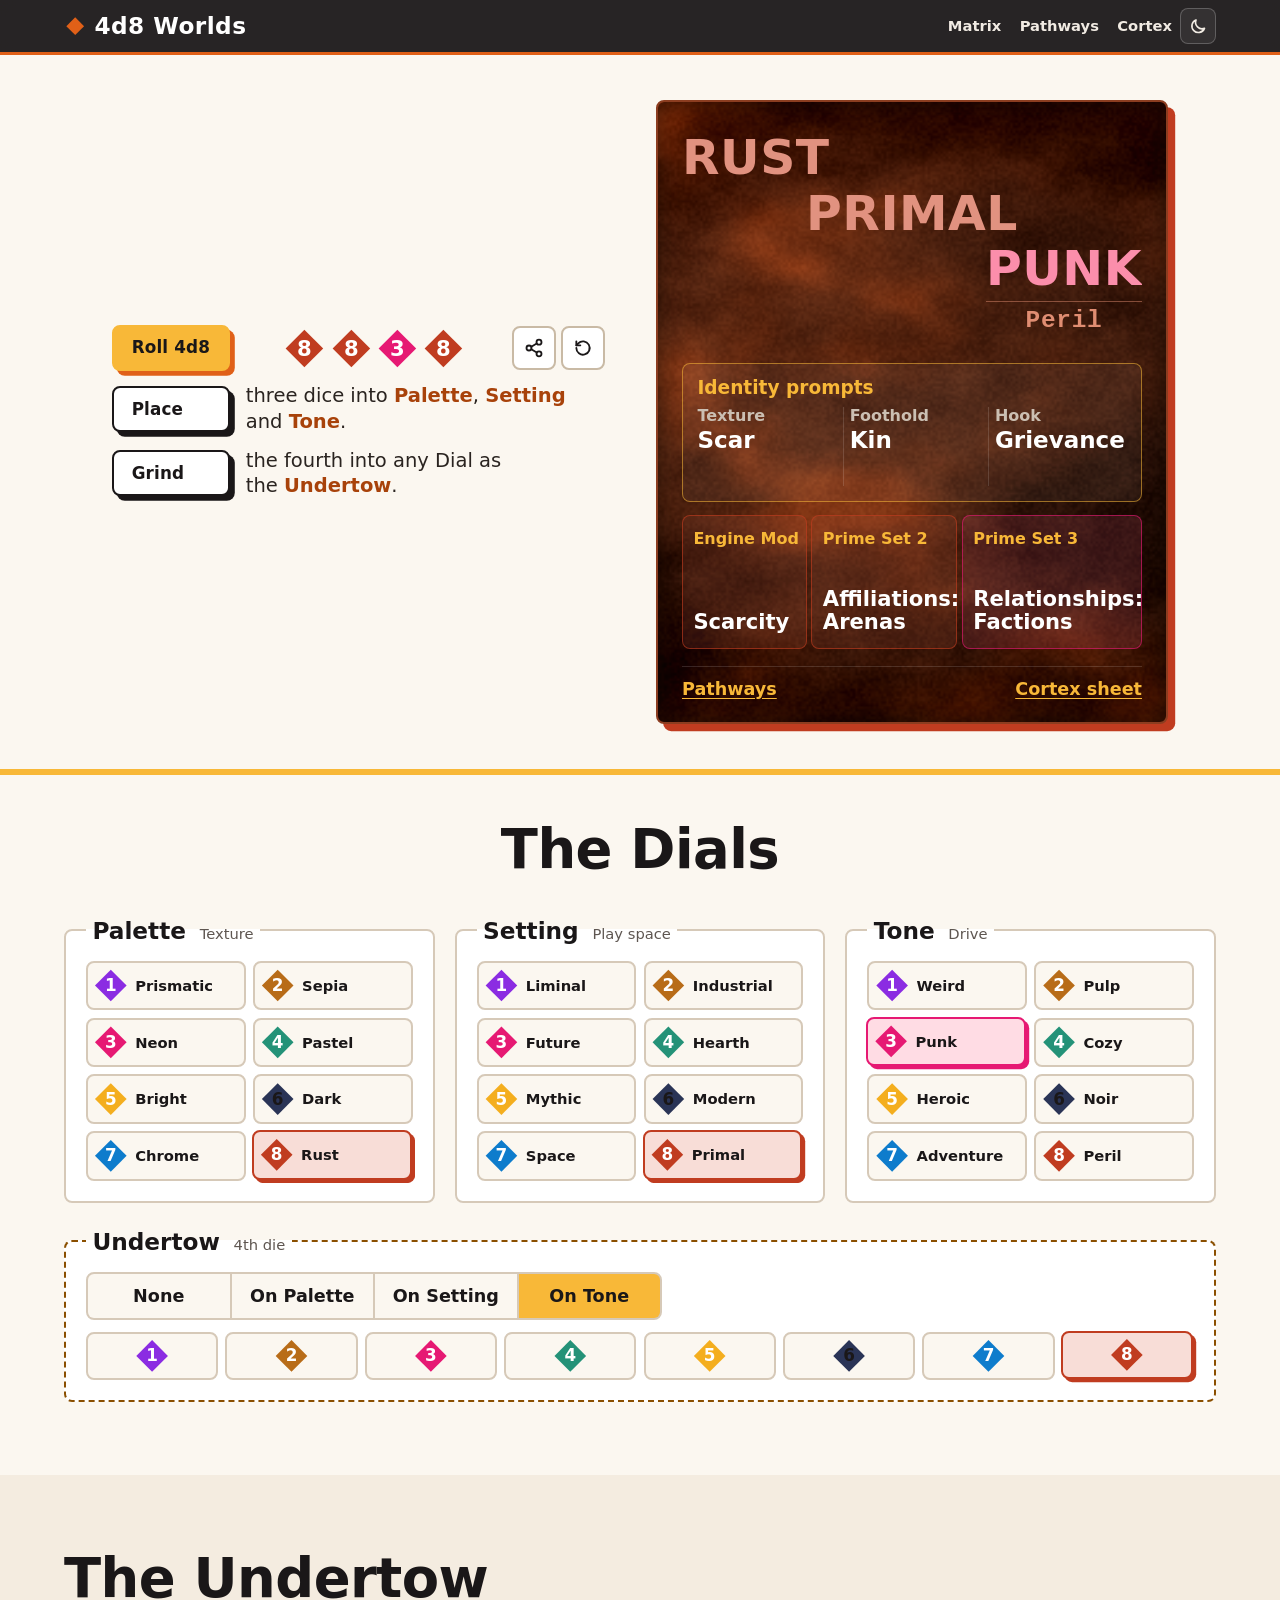
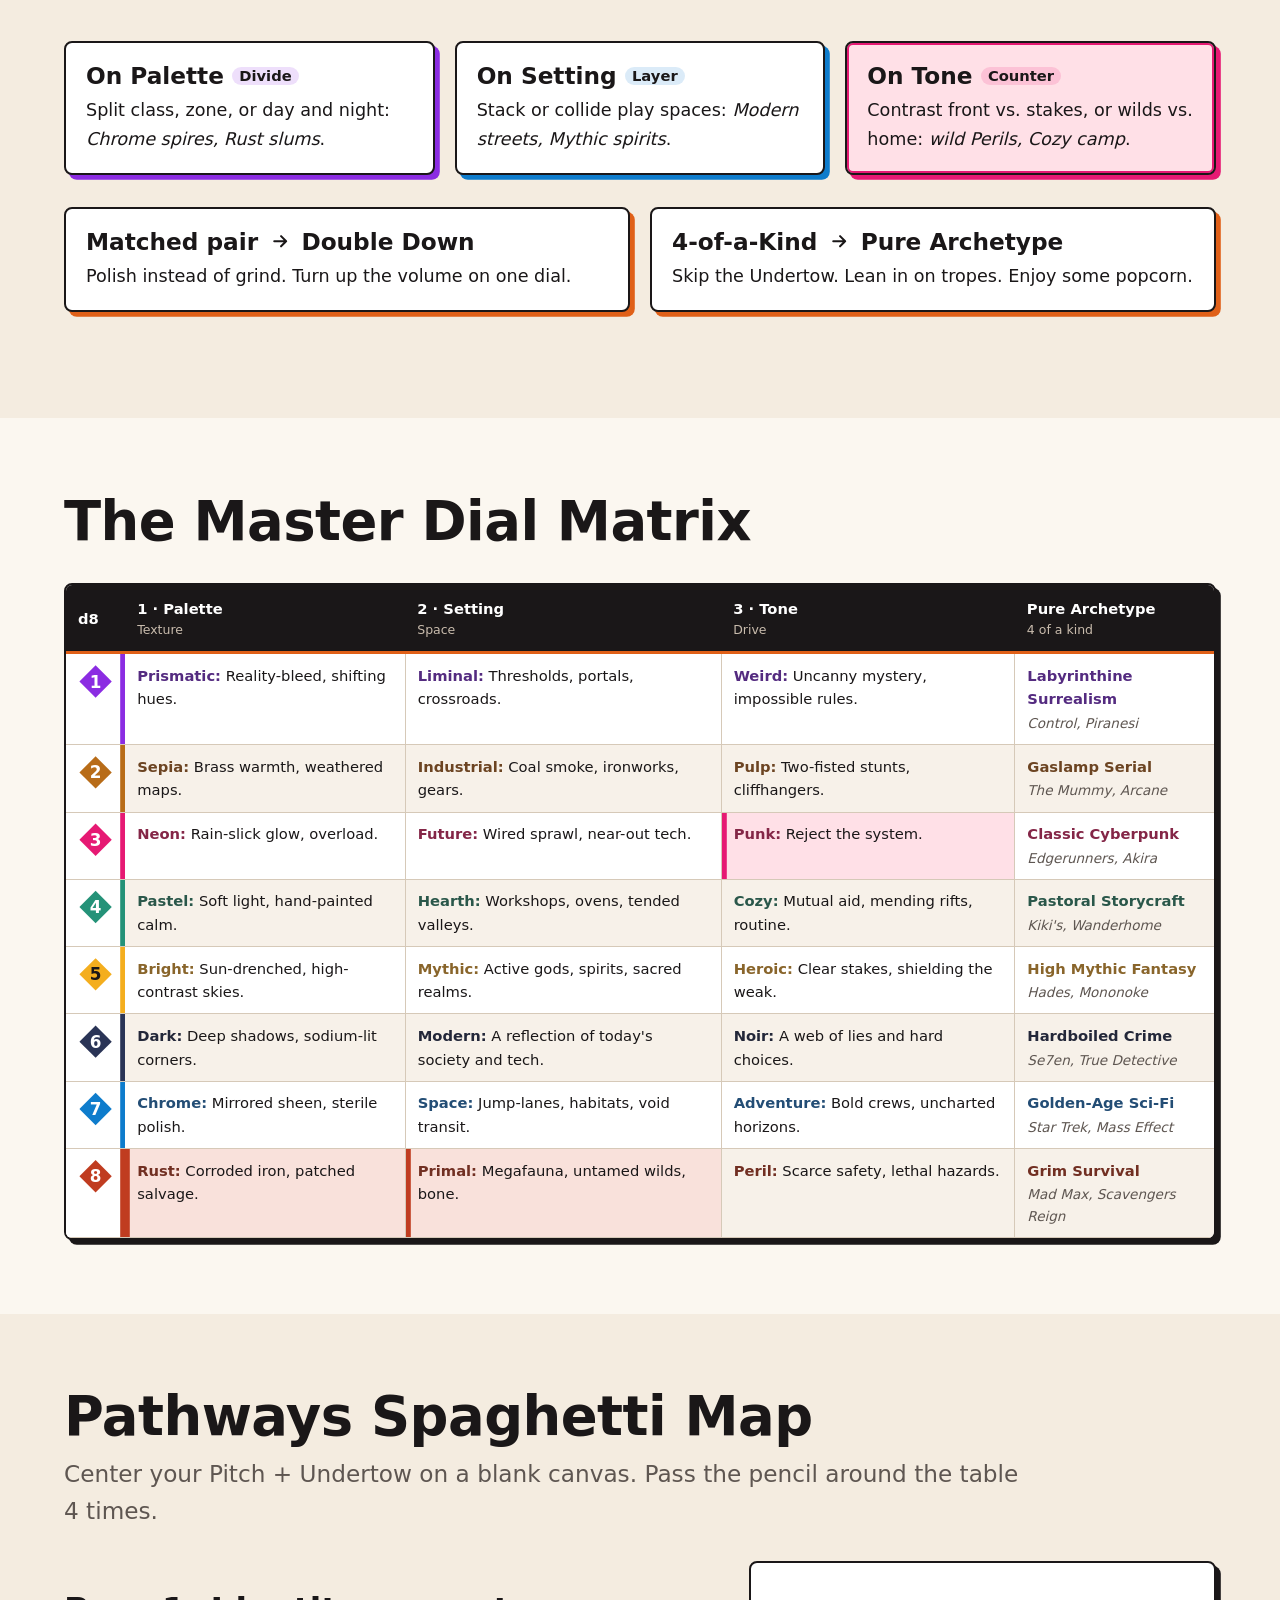
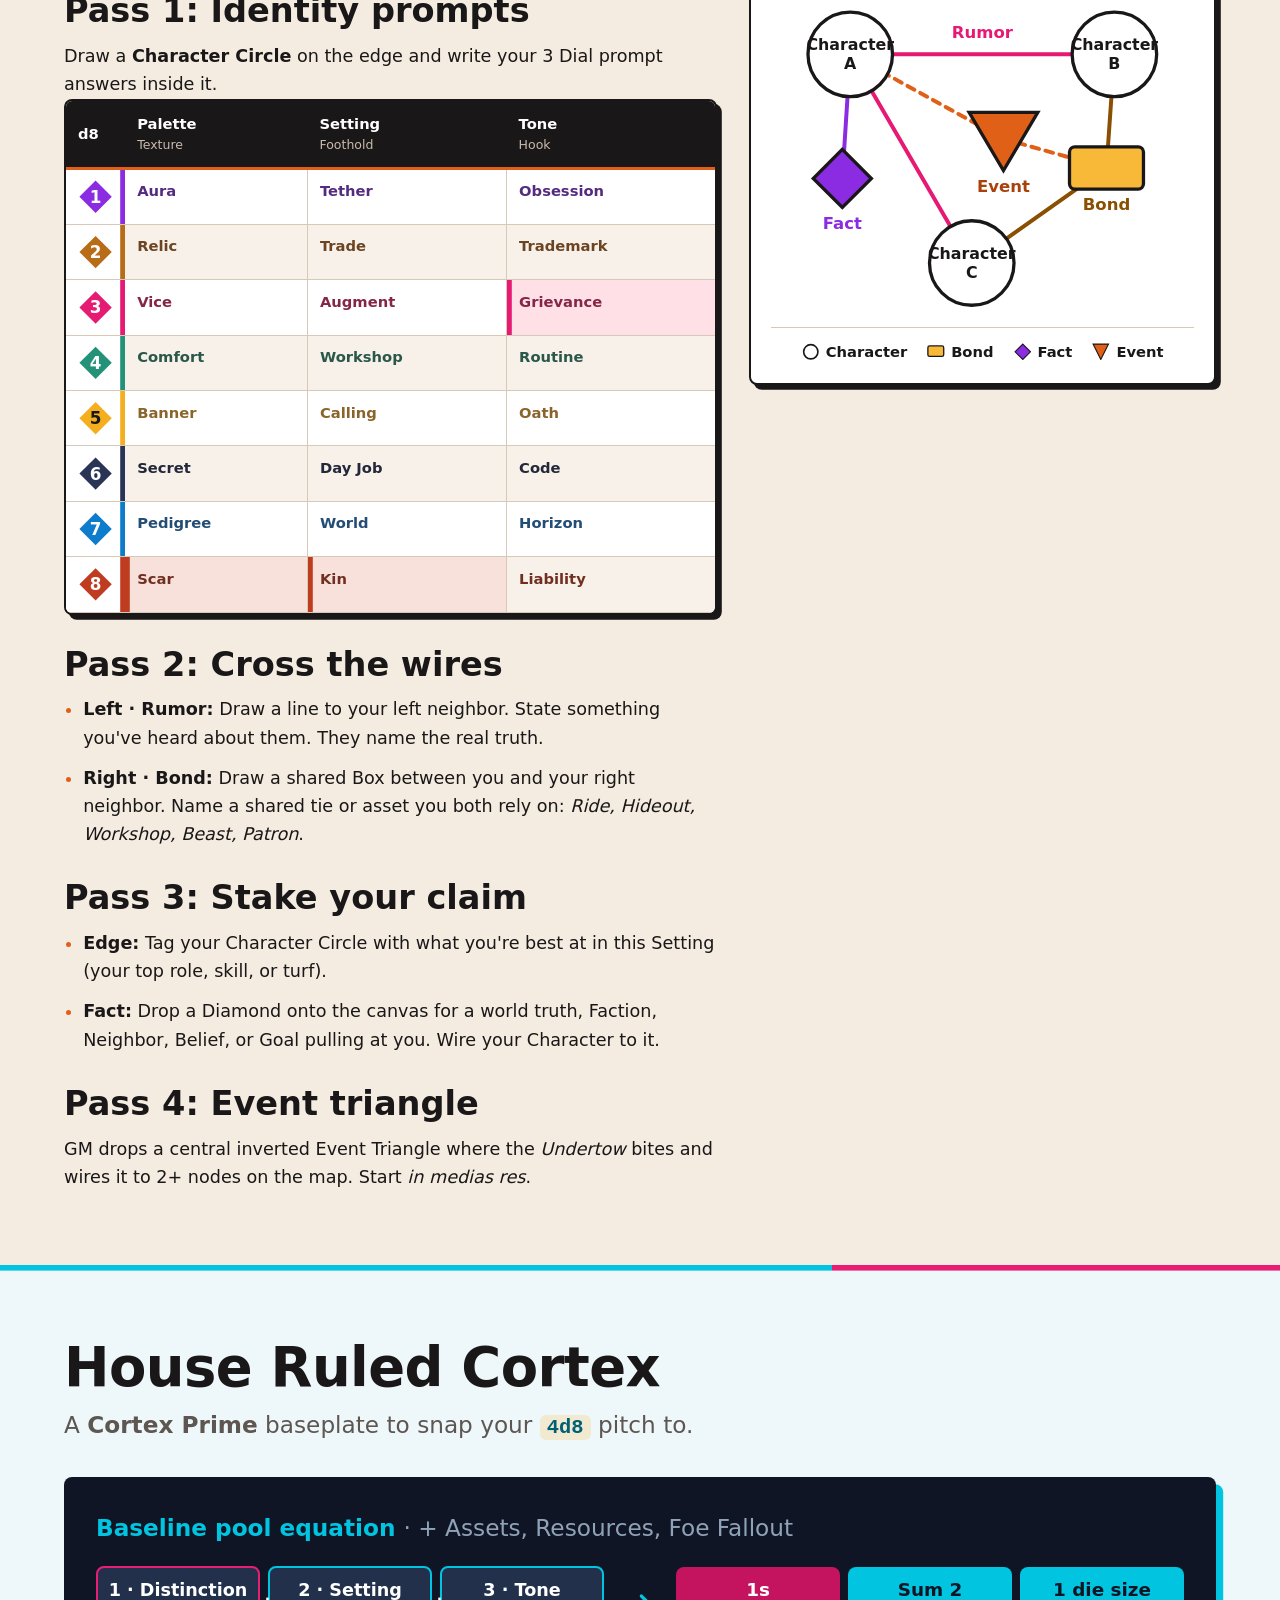
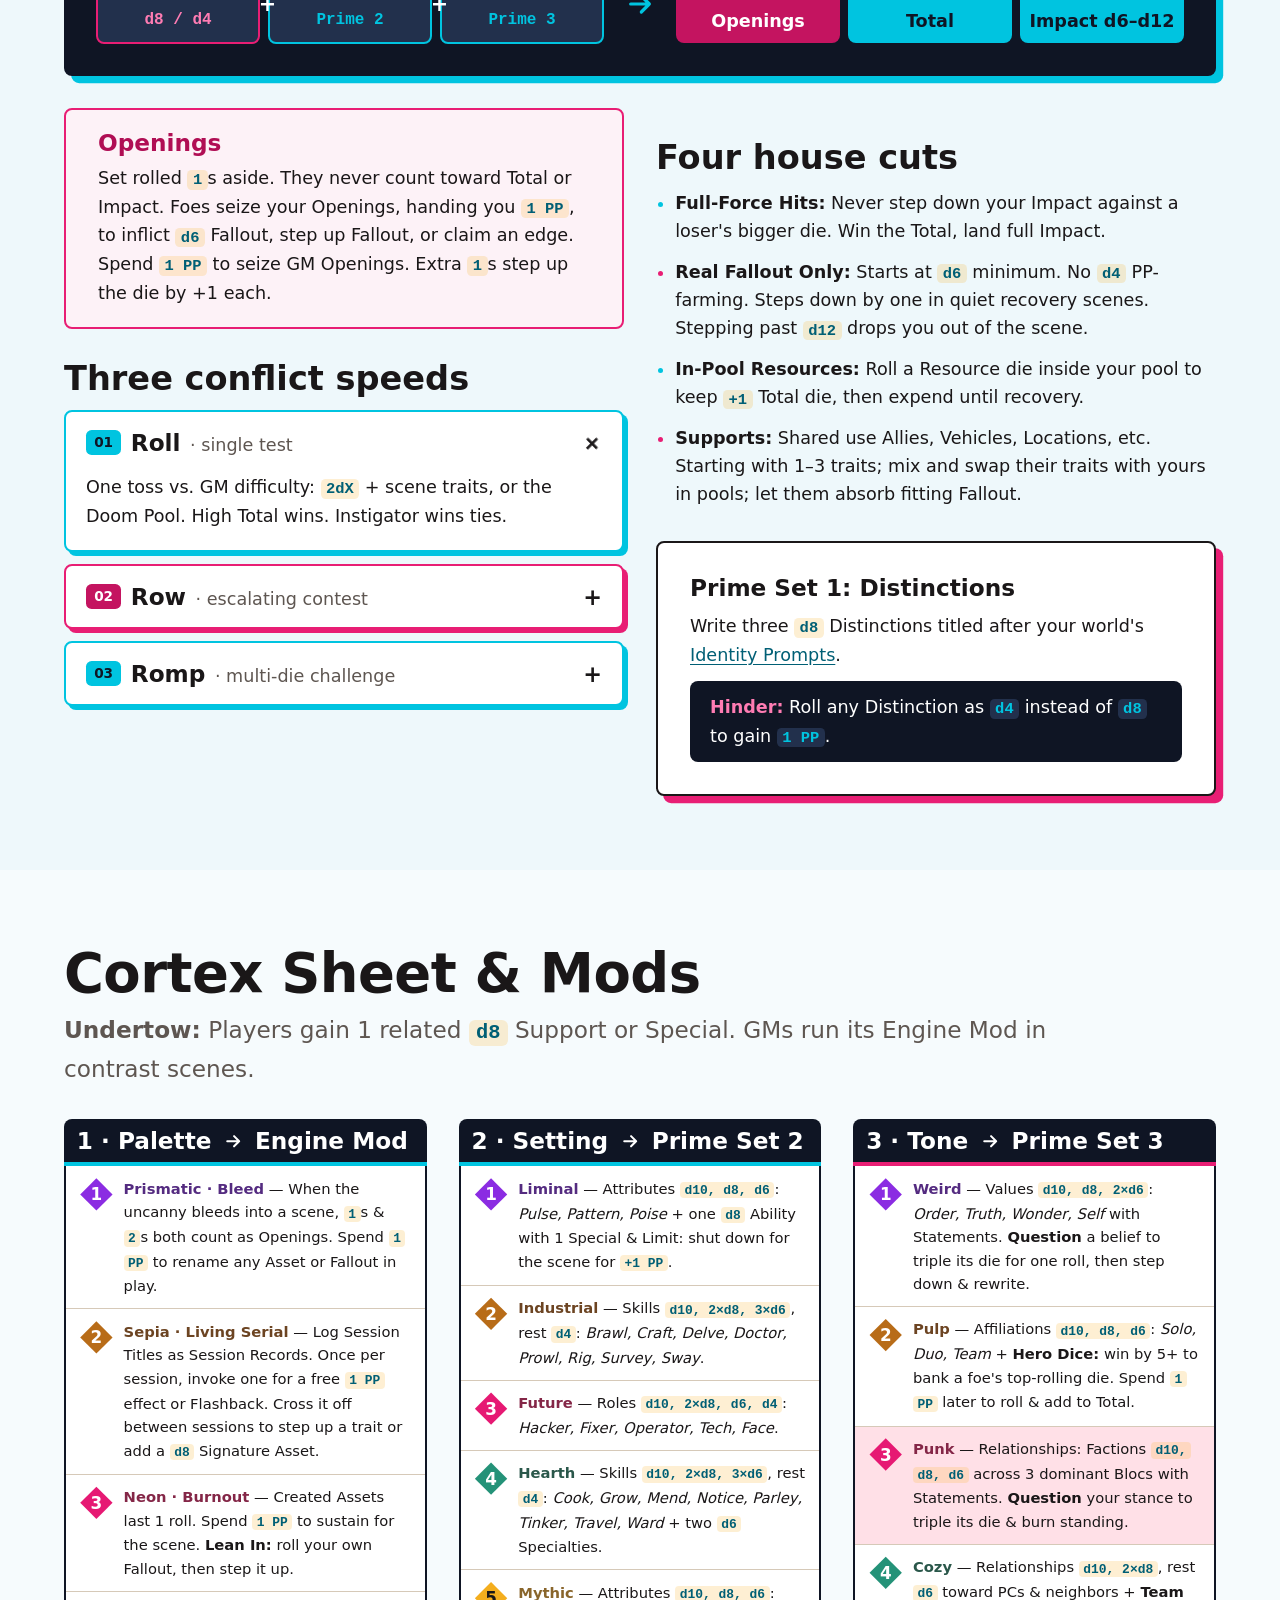
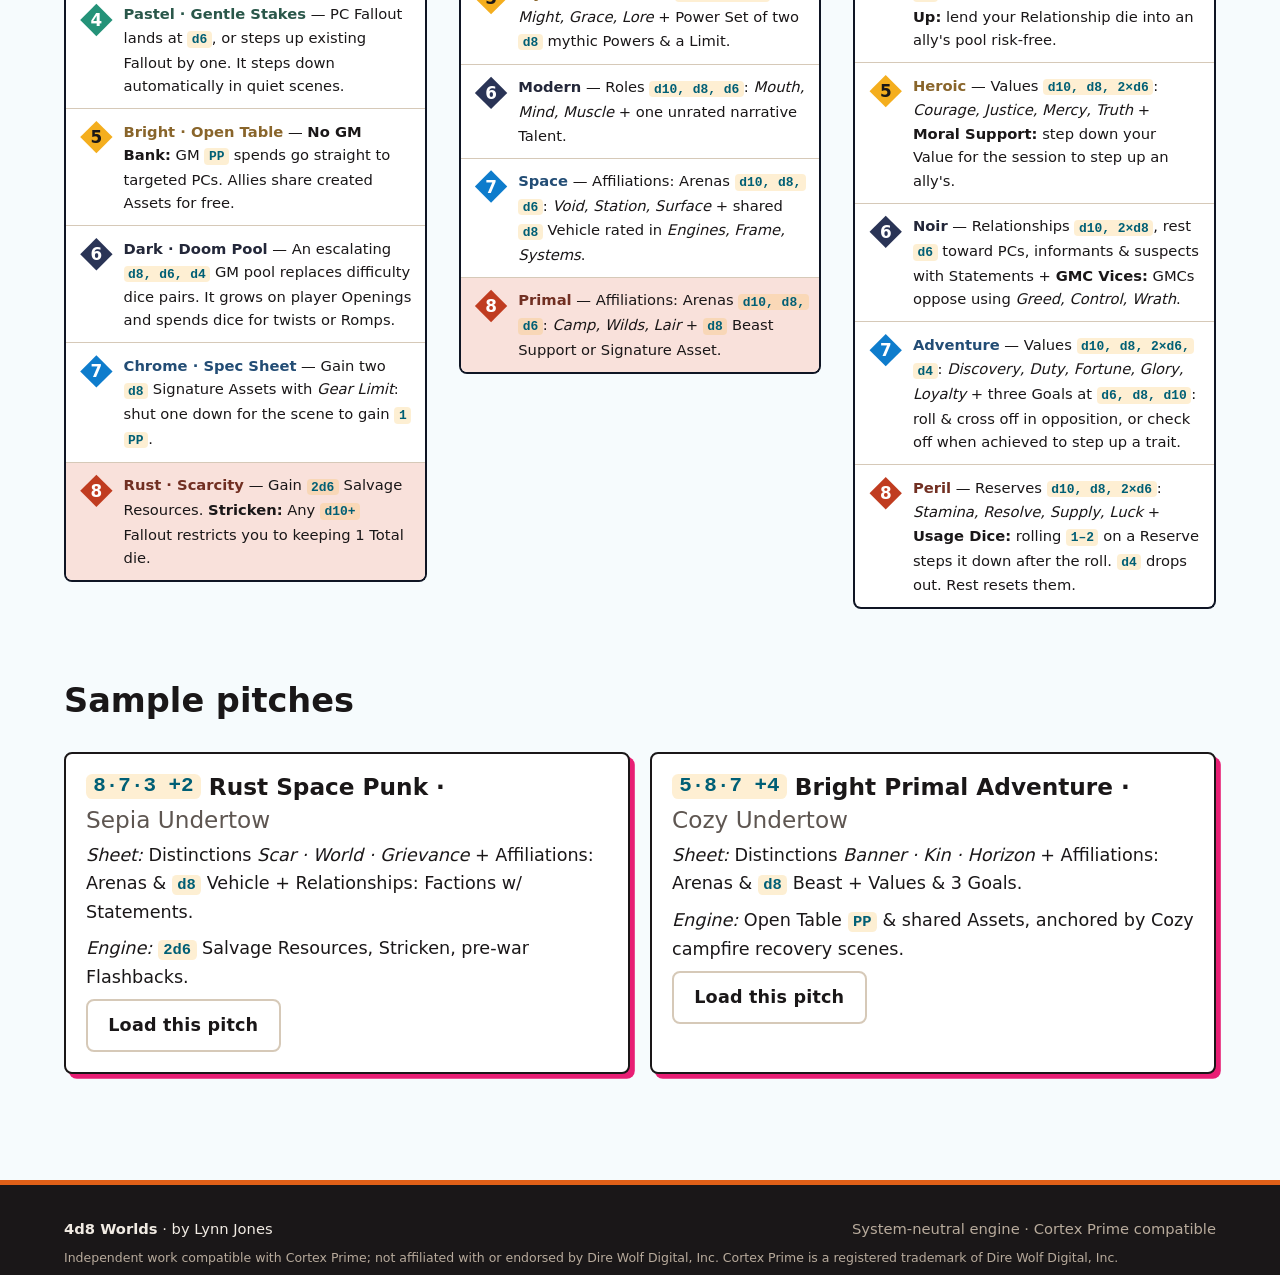
==== commit ce687549: "Dupe Entries from renumbering resolved" ====
--- a/site/index.html
+++ b/site/index.html
@@ -1,2629 +1,614 @@
-<!doctype html>
+<!DOCTYPE html>
 <html lang="en">
-  <head>
-    <meta charset="utf-8" />
-    <meta name="viewport" content="width=device-width, initial-scale=1" />
-    <title>4d8 Worlds</title>
-    <meta
-      name="description"
-      content="Find your Palette. Dial in your Setting. Strike a Tone."
-    />
-    <meta property="og:type" content="website" />
-    <meta property="og:site_name" content="4d8 Worlds" />
-    <meta property="og:title" content="4d8 Worlds" />
-    <meta
-      property="og:description"
-      content="Find your Palette. Dial in your Setting. Strike a Tone."
-    />
-    <meta property="og:url" content="https://palette.lynnjones.rocks/" />
-    <meta name="twitter:card" content="summary" />
-    <meta name="twitter:title" content="4d8 Worlds" />
-    <meta
-      name="twitter:description"
-      content="Find your Palette. Dial in your Setting. Strike a Tone."
-    />
-    <meta name="color-scheme" content="light dark" />
-    <meta name="theme-color" content="#1a1718" />
-    <link rel="icon" href="favicon.svg" type="image/svg+xml" />
-    <script>
-      try {
-        const t = localStorage.getItem("palette-theme");
-        if (t === "light" || t === "dark") {
-          document.documentElement.dataset.theme = t;
-          document.documentElement.style.colorScheme = t;
-        }
-      } catch {}
-    </script>
-    <link rel="stylesheet" href="styles.css?v=4" />
-    <script src="app.js?v=2" type="module"></script>
-    <link rel="stylesheet" href="styles.css?v=5" />
-    <script src="app.js?v=3" type="module"></script>
-  </head>
-  <body>
-    <svg class="sprite" aria-hidden="true" focusable="false">
-      <symbol id="d8" viewBox="0 0 24 24">
-        <polygon points="12,2.5 21.5,12 12,21.5 2.5,12" fill="currentColor" />
-      </symbol>
-      <symbol id="icon-arrow-right" viewBox="0 0 24 24">
-        <path
-          d="M5 12h14m-6-6 6 6-6 6"
-          fill="none"
-          stroke="currentColor"
-          stroke-width="2.4"
-          stroke-linecap="round"
-          stroke-linejoin="round"
-        />
-      </symbol>
-      <symbol id="icon-share" viewBox="0 0 24 24">
-        <circle
-          cx="18"
-          cy="5"
-          r="3"
-          fill="none"
-          stroke="currentColor"
-          stroke-width="2.2"
-        />
-        <circle
-          cx="6"
-          cy="12"
-          r="3"
-          fill="none"
-          stroke="currentColor"
-          stroke-width="2.2"
-        />
-        <circle
-          cx="18"
-          cy="19"
-          r="3"
-          fill="none"
-          stroke="currentColor"
-          stroke-width="2.2"
-        />
-        <line
-          x1="8.7"
-          y1="10.5"
-          x2="15.3"
-          y2="6.5"
-          stroke="currentColor"
-          stroke-width="2.2"
-          stroke-linecap="round"
-        />
-        <line
-          x1="8.7"
-          y1="13.5"
-          x2="15.3"
-          y2="17.5"
-          stroke="currentColor"
-          stroke-width="2.2"
-          stroke-linecap="round"
-        />
-      </symbol>
-      <symbol id="icon-reset" viewBox="0 0 24 24">
-        <path
-          d="M4 12a8 8 0 1 0 2.3-5.6L4 8.8"
-          fill="none"
-          stroke="currentColor"
-          stroke-width="2.2"
-          stroke-linecap="round"
-          stroke-linejoin="round"
-        />
-        <polyline
-          points="4 4 4 8.8 8.8 8.8"
-          fill="none"
-          stroke="currentColor"
-          stroke-width="2.2"
-          stroke-linecap="round"
-          stroke-linejoin="round"
-        />
-      </symbol>
-      <symbol id="icon-sun" viewBox="0 0 24 24">
-        <circle
-          cx="12"
-          cy="12"
-          r="4.2"
-          fill="none"
-          stroke="currentColor"
-          stroke-width="2.1"
-        />
-        <path
-          d="M12 2.5v2.2M12 19.3v2.2M4.9 4.9l1.6 1.6M17.5 17.5l1.6 1.6M2.5 12h2.2M19.3 12h2.2M4.9 19.1l1.6-1.6M17.5 6.5l1.6-1.6"
-          fill="none"
-          stroke="currentColor"
-          stroke-width="2.1"
-          stroke-linecap="round"
-        />
-      </symbol>
-      <symbol id="icon-moon" viewBox="0 0 24 24">
-        <path
-          d="M20.2 14.8A8.5 8.5 0 0 1 9.2 3.8a8.5 8.5 0 1 0 11 11Z"
-          fill="none"
-          stroke="currentColor"
-          stroke-width="2.1"
-          stroke-linecap="round"
-          stroke-linejoin="round"
-        />
-      </symbol>
-    </svg>
-    <a class="skip-link" href="#main">Skip to content</a>
-
-    <header class="site-header">
-      <div class="wrap site-header__inner">
-        <a class="brand" href="#top" aria-label="4d8 Worlds, back to top">
-          <svg
-            class="brand__mark"
-            viewBox="0 0 24 24"
-            aria-hidden="true"
-            focusable="false"
-          >
-            <use href="#d8" />
-          </svg>
-          <span class="brand__text">4d8 Worlds</span>
-        </a>
-        <div class="site-header__actions">
-          <nav aria-label="Sections">
-            <ul class="site-nav">
-              <li><a href="#matrix">Matrix</a></li>
-              <li><a href="#session-zero">Pathways</a></li>
-              <li><a href="#cortex">Cortex</a></li>
-            </ul>
-          </nav>
-          <button
-            type="button"
-            class="theme-toggle"
-            id="theme-toggle"
-            data-requires-js
-            hidden
-            aria-label="Toggle color theme"
-            title="Toggle color theme"
-          >
-            <svg
-              class="theme-toggle__sun"
-              viewBox="0 0 24 24"
-              aria-hidden="true"
-              focusable="false"
-            >
-              <use href="#icon-sun" />
-            </svg>
-            <svg
-              class="theme-toggle__moon"
-              viewBox="0 0 24 24"
-              aria-hidden="true"
-              focusable="false"
-            >
-              <use href="#icon-moon" />
-            </svg>
-          </button>
-        </div>
-      </div>
-    </header>
-
-    <main id="main">
-      <section class="hero" id="top" aria-labelledby="hero-title">
-        <h1 id="hero-title" class="visually-hidden">4d8 Worlds</h1>
-        <div class="wrap hero__inner">
-          <article
-            class="pitch-card"
-            id="pitch-card"
-            aria-labelledby="pitch-heading"
-          >
-            <span
-              class="share-toast"
-              id="share-toast"
-              role="status"
-              aria-live="polite"
-              hidden
-              >Link copied</span
-            >
-
-            <h2 class="pitch-title" id="pitch-heading" tabindex="-1">
-              <span class="pitch-line pitch-line--p" data-dial="p">
-                <span class="pitch-word"
-                  ><span class="ph" data-ph="p">Palette</span
-                  ><span class="reveal" data-p="1">Prismatic</span
-                  ><span class="reveal" data-p="2">Neon</span
-                  ><span class="reveal" data-p="3">Chrome</span
-                  ><span class="reveal" data-p="4">Dark</span
-                  ><span class="reveal" data-p="5">Sepia</span
-                  ><span class="reveal" data-p="6">Bright</span
-                  ><span class="reveal" data-p="7">Pastel</span
-                  ><span class="reveal" data-p="8">Rust</span
-                  ><span
-                    class="live-type"
-                    data-live="p"
-                    aria-hidden="true"
-                  ></span
-                ></span>
-                <span class="pitch-sub" data-ud="p"
-                  ><span class="visually-hidden">Undertow on Palette: </span
-                  ><span class="reveal" data-u="1">Prismatic</span
-                  ><span class="reveal" data-u="2">Neon</span
-                  ><span class="reveal" data-u="3">Chrome</span
-                  ><span class="reveal" data-u="4">Dark</span
-                  ><span class="reveal" data-u="5">Sepia</span
-                  ><span class="reveal" data-u="6">Bright</span
-                  ><span class="reveal" data-u="7">Pastel</span
-                  ><span class="reveal" data-u="8">Rust</span
-                  ><span
-                    class="live-undertow"
-                    data-live-u="p"
-                    aria-hidden="true"
-                  ></span
-                ></span>
-                <span class="pitch-word"
-                  ><span class="ph" data-ph="p">Palette</span
-                  ><span class="reveal" data-p="1">Prismatic</span
-                  ><span class="reveal" data-p="2">Sepia</span
-                  ><span class="reveal" data-p="3">Neon</span
-                  ><span class="reveal" data-p="4">Pastel</span
-                  ><span class="reveal" data-p="5">Bright</span
-                  ><span class="reveal" data-p="6">Dark</span
-                  ><span class="reveal" data-p="7">Chrome</span
-                  ><span class="reveal" data-p="8">Rust</span
-                  ><span
-                    class="live-type"
-                    data-live="p"
-                    aria-hidden="true"
-                  ></span
-                ></span>
-                <span class="pitch-sub" data-ud="p"
-                  ><span class="visually-hidden">Undertow on Palette: </span
-                  ><span class="reveal" data-u="1">Prismatic</span
-                  ><span class="reveal" data-u="2">Sepia</span
-                  ><span class="reveal" data-u="3">Neon</span
-                  ><span class="reveal" data-u="4">Pastel</span
-                  ><span class="reveal" data-u="5">Bright</span
-                  ><span class="reveal" data-u="6">Dark</span
-                  ><span class="reveal" data-u="7">Chrome</span
-                  ><span class="reveal" data-u="8">Rust</span
-                  ><span
-                    class="live-undertow"
-                    data-live-u="p"
-                    aria-hidden="true"
-                  ></span
-                ></span>
-              </span>
-              <span class="pitch-line pitch-line--s" data-dial="s">
-                <span class="pitch-word"
-                  ><span class="ph" data-ph="s">Setting</span
-                  ><span class="reveal" data-s="1">Liminal</span
-                  ><span class="reveal" data-s="2">Future</span
-                  ><span class="reveal" data-s="3">Space</span
-                  ><span class="reveal" data-s="4">Modern</span
-                  ><span class="reveal" data-s="5">Industrial</span
-                  ><span class="reveal" data-s="6">Mythic</span
-                  ><span class="reveal" data-s="7">Hearth</span
-                  ><span class="reveal" data-s="8">Primal</span
-                  ><span
-                    class="live-type"
-                    data-live="s"
-                    aria-hidden="true"
-                  ></span
-                ></span>
-                <span class="pitch-sub" data-ud="s"
-                  ><span class="visually-hidden">Undertow on Setting: </span
-                  ><span class="reveal" data-u="1">Liminal</span
-                  ><span class="reveal" data-u="2">Future</span
-                  ><span class="reveal" data-u="3">Space</span
-                  ><span class="reveal" data-u="4">Modern</span
-                  ><span class="reveal" data-u="5">Industrial</span
-                  ><span class="reveal" data-u="6">Mythic</span
-                  ><span class="reveal" data-u="7">Hearth</span
-                  ><span class="reveal" data-u="8">Primal</span
-                  ><span
-                    class="live-undertow"
-                    data-live-u="s"
-                    aria-hidden="true"
-                  ></span
-                ></span>
-                <span class="pitch-word"
-                  ><span class="ph" data-ph="s">Setting</span
-                  ><span class="reveal" data-s="1">Liminal</span
-                  ><span class="reveal" data-s="2">Industrial</span
-                  ><span class="reveal" data-s="3">Future</span
-                  ><span class="reveal" data-s="4">Hearth</span
-                  ><span class="reveal" data-s="5">Mythic</span
-                  ><span class="reveal" data-s="6">Modern</span
-                  ><span class="reveal" data-s="7">Space</span
-                  ><span class="reveal" data-s="8">Primal</span
-                  ><span
-                    class="live-type"
-                    data-live="s"
-                    aria-hidden="true"
-                  ></span
-                ></span>
-                <span class="pitch-sub" data-ud="s"
-                  ><span class="visually-hidden">Undertow on Setting: </span
-                  ><span class="reveal" data-u="1">Liminal</span
-                  ><span class="reveal" data-u="2">Industrial</span
-                  ><span class="reveal" data-u="3">Future</span
-                  ><span class="reveal" data-u="4">Hearth</span
-                  ><span class="reveal" data-u="5">Mythic</span
-                  ><span class="reveal" data-u="6">Modern</span
-                  ><span class="reveal" data-u="7">Space</span
-                  ><span class="reveal" data-u="8">Primal</span
-                  ><span
-                    class="live-undertow"
-                    data-live-u="s"
-                    aria-hidden="true"
-                  ></span
-                ></span>
-              </span>
-              <span class="pitch-line pitch-line--t" data-dial="t">
-                <span class="pitch-word"
-                  ><span class="ph" data-ph="t">Tone</span
-                  ><span class="reveal" data-t="1">Weird</span
-                  ><span class="reveal" data-t="2">Punk</span
-                  ><span class="reveal" data-t="3">Adventure</span
-                  ><span class="reveal" data-t="4">Noir</span
-                  ><span class="reveal" data-t="5">Pulp</span
-                  ><span class="reveal" data-t="6">Heroic</span
-                  ><span class="reveal" data-t="7">Cozy</span
-                  ><span class="reveal" data-t="8">Peril</span
-                  ><span
-                    class="live-type"
-                    data-live="t"
-                    aria-hidden="true"
-                  ></span
-                ></span>
-                <span class="pitch-sub" data-ud="t"
-                  ><span class="visually-hidden">Undertow on Tone: </span
-                  ><span class="reveal" data-u="1">Weird</span
-                  ><span class="reveal" data-u="2">Punk</span
-                  ><span class="reveal" data-u="3">Adventure</span
-                  ><span class="reveal" data-u="4">Noir</span
-                  ><span class="reveal" data-u="5">Pulp</span
-                  ><span class="reveal" data-u="6">Heroic</span
-                  ><span class="reveal" data-u="7">Cozy</span
-                  ><span class="reveal" data-u="8">Peril</span
-                  ><span
-                    class="live-undertow"
-                    data-live-u="t"
-                    aria-hidden="true"
-                  ></span
-                ></span>
-                <span class="pitch-word"
-                  ><span class="ph" data-ph="t">Tone</span
-                  ><span class="reveal" data-t="1">Weird</span
-                  ><span class="reveal" data-t="2">Pulp</span
-                  ><span class="reveal" data-t="3">Punk</span
-                  ><span class="reveal" data-t="4">Cozy</span
-                  ><span class="reveal" data-t="5">Heroic</span
-                  ><span class="reveal" data-t="6">Noir</span
-                  ><span class="reveal" data-t="7">Adventure</span
-                  ><span class="reveal" data-t="8">Peril</span
-                  ><span
-                    class="live-type"
-                    data-live="t"
-                    aria-hidden="true"
-                  ></span
-                ></span>
-                <span class="pitch-sub" data-ud="t"
-                  ><span class="visually-hidden">Undertow on Tone: </span
-                  ><span class="reveal" data-u="1">Weird</span
-                  ><span class="reveal" data-u="2">Pulp</span
-                  ><span class="reveal" data-u="3">Punk</span
-                  ><span class="reveal" data-u="4">Cozy</span
-                  ><span class="reveal" data-u="5">Heroic</span
-                  ><span class="reveal" data-u="6">Noir</span
-                  ><span class="reveal" data-u="7">Adventure</span
-                  ><span class="reveal" data-u="8">Peril</span
-                  ><span
-                    class="live-undertow"
-                    data-live-u="t"
-                    aria-hidden="true"
-                  ></span
-                ></span>
-              </span>
-            </h2>
-
-            <p
-              class="visually-hidden"
-              id="pitch-status"
-              role="status"
-              aria-live="polite"
-            ></p>
-
-            <dl class="pitch-facts">
-              <div>
-                <dt>Identity prompts</dt>
-                <dd>
-                  <span class="fact"
-                    ><span class="muted">Texture</span>
-                    <span class="ph" data-ph="p">—</span
-                    ><span class="reveal" data-p="1">Aura</span
-                    ><span class="reveal" data-p="2">Vice</span
-                    ><span class="reveal" data-p="3">Pedigree</span
-                    ><span class="reveal" data-p="4">Secret</span
-                    ><span class="reveal" data-p="5">Relic</span
-                    ><span class="reveal" data-p="6">Banner</span
-                    ><span class="reveal" data-p="7">Comfort</span
-                    ><span class="reveal" data-p="8">Scar</span></span
-                  >
-                  <span class="fact"
-                    ><span class="muted">Foothold</span>
-                    <span class="ph" data-ph="s">—</span
-                    ><span class="reveal" data-s="1">Tether</span
-                    ><span class="reveal" data-s="2">Augment</span
-                    ><span class="reveal" data-s="3">World</span
-                    ><span class="reveal" data-s="4">Day Job</span
-                    ><span class="reveal" data-s="5">Trade</span
-                    ><span class="reveal" data-s="6">Calling</span
-                    ><span class="reveal" data-s="7">Workshop</span
-                    ><span class="reveal" data-s="8">Kin</span></span
-                  >
-                  <span class="fact"
-                    ><span class="muted">Hook</span>
-                    <span class="ph" data-ph="t">—</span
-                    ><span class="reveal" data-t="1">Obsession</span
-                    ><span class="reveal" data-t="2">Grievance</span
-                    ><span class="reveal" data-t="3">Horizon</span
-                    ><span class="reveal" data-t="4">Code</span
-                    ><span class="reveal" data-t="5">Trademark</span
-                    ><span class="reveal" data-t="6">Oath</span
-                    ><span class="reveal" data-t="7">Routine</span
-                    ><span class="reveal" data-t="8">Liability</span></span
-                  >
-                  <span class="fact"
-                    ><span class="muted">Texture</span>
-                    <span class="ph" data-ph="p">—</span
-                    ><span class="reveal" data-p="1">Aura</span
-                    ><span class="reveal" data-p="2">Relic</span
-                    ><span class="reveal" data-p="3">Vice</span
-                    ><span class="reveal" data-p="4">Comfort</span
-                    ><span class="reveal" data-p="5">Banner</span
-                    ><span class="reveal" data-p="6">Secret</span
-                    ><span class="reveal" data-p="7">Pedigree</span
-                    ><span class="reveal" data-p="8">Scar</span></span
-                  >
-                  <span class="fact"
-                    ><span class="muted">Foothold</span>
-                    <span class="ph" data-ph="s">—</span
-                    ><span class="reveal" data-s="1">Tether</span
-                    ><span class="reveal" data-s="2">Trade</span
-                    ><span class="reveal" data-s="3">Augment</span
-                    ><span class="reveal" data-s="4">Workshop</span
-                    ><span class="reveal" data-s="5">Calling</span
-                    ><span class="reveal" data-s="6">Day Job</span
-                    ><span class="reveal" data-s="7">World</span
-                    ><span class="reveal" data-s="8">Kin</span></span
-                  >
-                  <span class="fact"
-                    ><span class="muted">Hook</span>
-                    <span class="ph" data-ph="t">—</span
-                    ><span class="reveal" data-t="1">Obsession</span
-                    ><span class="reveal" data-t="2">Trademark</span
-                    ><span class="reveal" data-t="3">Grievance</span
-                    ><span class="reveal" data-t="4">Routine</span
-                    ><span class="reveal" data-t="5">Oath</span
-                    ><span class="reveal" data-t="6">Code</span
-                    ><span class="reveal" data-t="7">Horizon</span
-                    ><span class="reveal" data-t="8">Liability</span></span
-                  >
-                </dd>
+<head>
+  <meta charset="utf-8">
+  <meta name="viewport" content="width=device-width, initial-scale=1">
+  <title>4d8 Worlds</title>
+  <meta name="description" content="Find your Palette. Dial in your Setting. Strike a Tone.">
+  <meta property="og:type" content="website">
+  <meta property="og:site_name" content="4d8 Worlds">
+  <meta property="og:title" content="4d8 Worlds">
+  <meta property="og:description" content="Find your Palette. Dial in your Setting. Strike a Tone.">
+  <meta property="og:url" content="https://palette.lynnjones.rocks/">
+  <meta name="twitter:card" content="summary">
+  <meta name="twitter:title" content="4d8 Worlds">
+  <meta name="twitter:description" content="Find your Palette. Dial in your Setting. Strike a Tone.">
+  <meta name="color-scheme" content="light dark">
+  <meta name="theme-color" content="#1a1718">
+  <link rel="icon" href="favicon.svg" type="image/svg+xml">
+  <script>
+    try {
+      const t = localStorage.getItem('palette-theme');
+      if (t === 'light' || t === 'dark') {
+        document.documentElement.dataset.theme = t;
+        document.documentElement.style.colorScheme = t;
+      }
+    } catch {}
+  </script>
+  <link rel="stylesheet" href="styles.css?v=6">
+  <script src="app.js?v=3" type="module"></script>
+</head>
+<body>
+  <svg class="sprite" aria-hidden="true" focusable="false">
+    <symbol id="d8" viewBox="0 0 24 24">
+      <polygon points="12,2.5 21.5,12 12,21.5 2.5,12" fill="currentColor"/>
+    </symbol>
+    <symbol id="icon-arrow-right" viewBox="0 0 24 24">
+      <path d="M5 12h14m-6-6 6 6-6 6" fill="none" stroke="currentColor" stroke-width="2.4" stroke-linecap="round" stroke-linejoin="round"/>
+    </symbol>
+    <symbol id="icon-share" viewBox="0 0 24 24">
+      <circle cx="18" cy="5" r="3" fill="none" stroke="currentColor" stroke-width="2.2"/>
+      <circle cx="6" cy="12" r="3" fill="none" stroke="currentColor" stroke-width="2.2"/>
+      <circle cx="18" cy="19" r="3" fill="none" stroke="currentColor" stroke-width="2.2"/>
+      <line x1="8.7" y1="10.5" x2="15.3" y2="6.5" stroke="currentColor" stroke-width="2.2" stroke-linecap="round"/>
+      <line x1="8.7" y1="13.5" x2="15.3" y2="17.5" stroke="currentColor" stroke-width="2.2" stroke-linecap="round"/>
+    </symbol>
+    <symbol id="icon-reset" viewBox="0 0 24 24">
+      <path d="M4 12a8 8 0 1 0 2.3-5.6L4 8.8" fill="none" stroke="currentColor" stroke-width="2.2" stroke-linecap="round" stroke-linejoin="round"/>
+      <polyline points="4 4 4 8.8 8.8 8.8" fill="none" stroke="currentColor" stroke-width="2.2" stroke-linecap="round" stroke-linejoin="round"/>
+    </symbol>
+    <symbol id="icon-sun" viewBox="0 0 24 24">
+      <circle cx="12" cy="12" r="4.2" fill="none" stroke="currentColor" stroke-width="2.1"/>
+      <path d="M12 2.5v2.2M12 19.3v2.2M4.9 4.9l1.6 1.6M17.5 17.5l1.6 1.6M2.5 12h2.2M19.3 12h2.2M4.9 19.1l1.6-1.6M17.5 6.5l1.6-1.6" fill="none" stroke="currentColor" stroke-width="2.1" stroke-linecap="round"/>
+    </symbol>
+    <symbol id="icon-moon" viewBox="0 0 24 24">
+      <path d="M20.2 14.8A8.5 8.5 0 0 1 9.2 3.8a8.5 8.5 0 1 0 11 11Z" fill="none" stroke="currentColor" stroke-width="2.1" stroke-linecap="round" stroke-linejoin="round"/>
+    </symbol>
+  </svg>
+  <a class="skip-link" href="#main">Skip to content</a>
+
+  <header class="site-header">
+    <div class="wrap site-header__inner">
+      <a class="brand" href="#top" aria-label="4d8 Worlds, back to top">
+        <svg class="brand__mark" viewBox="0 0 24 24" aria-hidden="true" focusable="false"><use href="#d8"/></svg>
+        <span class="brand__text">4d8 Worlds</span>
+      </a>
+      <div class="site-header__actions">
+        <nav aria-label="Sections">
+          <ul class="site-nav">
+            <li><a href="#matrix">Matrix</a></li>
+            <li><a href="#session-zero">Pathways</a></li>
+            <li><a href="#cortex">Cortex</a></li>
+          </ul>
+        </nav>
+        <button type="button" class="theme-toggle" id="theme-toggle" data-requires-js hidden aria-label="Toggle color theme" title="Toggle color theme">
+          <svg class="theme-toggle__sun" viewBox="0 0 24 24" aria-hidden="true" focusable="false"><use href="#icon-sun"/></svg>
+          <svg class="theme-toggle__moon" viewBox="0 0 24 24" aria-hidden="true" focusable="false"><use href="#icon-moon"/></svg>
+        </button>
+      </div>
+    </div>
+  </header>
+
+  <main id="main">
+    <section class="hero" id="top" aria-labelledby="hero-title">
+      <h1 id="hero-title" class="visually-hidden">4d8 Worlds</h1>
+      <div class="wrap hero__inner">
+        <article class="pitch-card" id="pitch-card" aria-labelledby="pitch-heading">
+          <span class="share-toast" id="share-toast" role="status" aria-live="polite" hidden>Link copied</span>
+
+          <h2 class="pitch-title" id="pitch-heading" tabindex="-1">
+            <span class="pitch-line pitch-line--p" data-dial="p">
+              <span class="pitch-word"><span class="ph" data-ph="p">Palette</span><span class="reveal" data-p="1">Prismatic</span><span class="reveal" data-p="2">Sepia</span><span class="reveal" data-p="3">Neon</span><span class="reveal" data-p="4">Pastel</span><span class="reveal" data-p="5">Bright</span><span class="reveal" data-p="6">Dark</span><span class="reveal" data-p="7">Chrome</span><span class="reveal" data-p="8">Rust</span><span class="live-type" data-live="p" aria-hidden="true"></span></span>
+              <span class="pitch-sub" data-ud="p"><span class="visually-hidden">Undertow on Palette: </span><span class="reveal" data-u="1">Prismatic</span><span class="reveal" data-u="2">Sepia</span><span class="reveal" data-u="3">Neon</span><span class="reveal" data-u="4">Pastel</span><span class="reveal" data-u="5">Bright</span><span class="reveal" data-u="6">Dark</span><span class="reveal" data-u="7">Chrome</span><span class="reveal" data-u="8">Rust</span><span class="live-undertow" data-live-u="p" aria-hidden="true"></span></span>
+            </span>
+            <span class="pitch-line pitch-line--s" data-dial="s">
+              <span class="pitch-word"><span class="ph" data-ph="s">Setting</span><span class="reveal" data-s="1">Liminal</span><span class="reveal" data-s="2">Industrial</span><span class="reveal" data-s="3">Future</span><span class="reveal" data-s="4">Hearth</span><span class="reveal" data-s="5">Mythic</span><span class="reveal" data-s="6">Modern</span><span class="reveal" data-s="7">Space</span><span class="reveal" data-s="8">Primal</span><span class="live-type" data-live="s" aria-hidden="true"></span></span>
+              <span class="pitch-sub" data-ud="s"><span class="visually-hidden">Undertow on Setting: </span><span class="reveal" data-u="1">Liminal</span><span class="reveal" data-u="2">Industrial</span><span class="reveal" data-u="3">Future</span><span class="reveal" data-u="4">Hearth</span><span class="reveal" data-u="5">Mythic</span><span class="reveal" data-u="6">Modern</span><span class="reveal" data-u="7">Space</span><span class="reveal" data-u="8">Primal</span><span class="live-undertow" data-live-u="s" aria-hidden="true"></span></span>
+            </span>
+            <span class="pitch-line pitch-line--t" data-dial="t">
+              <span class="pitch-word"><span class="ph" data-ph="t">Tone</span><span class="reveal" data-t="1">Weird</span><span class="reveal" data-t="2">Pulp</span><span class="reveal" data-t="3">Punk</span><span class="reveal" data-t="4">Cozy</span><span class="reveal" data-t="5">Heroic</span><span class="reveal" data-t="6">Noir</span><span class="reveal" data-t="7">Adventure</span><span class="reveal" data-t="8">Peril</span><span class="live-type" data-live="t" aria-hidden="true"></span></span>
+              <span class="pitch-sub" data-ud="t"><span class="visually-hidden">Undertow on Tone: </span><span class="reveal" data-u="1">Weird</span><span class="reveal" data-u="2">Pulp</span><span class="reveal" data-u="3">Punk</span><span class="reveal" data-u="4">Cozy</span><span class="reveal" data-u="5">Heroic</span><span class="reveal" data-u="6">Noir</span><span class="reveal" data-u="7">Adventure</span><span class="reveal" data-u="8">Peril</span><span class="live-undertow" data-live-u="t" aria-hidden="true"></span></span>
+            </span>
+          </h2>
+
+          <p class="visually-hidden" id="pitch-status" role="status" aria-live="polite"></p>
+
+          <dl class="pitch-facts">
+            <div><dt>Identity prompts</dt><dd>
+              <span class="fact"><span class="muted">Texture</span> <span class="ph" data-ph="p">—</span><span class="reveal" data-p="1">Aura</span><span class="reveal" data-p="2">Relic</span><span class="reveal" data-p="3">Vice</span><span class="reveal" data-p="4">Comfort</span><span class="reveal" data-p="5">Banner</span><span class="reveal" data-p="6">Secret</span><span class="reveal" data-p="7">Pedigree</span><span class="reveal" data-p="8">Scar</span></span>
+              <span class="fact"><span class="muted">Foothold</span> <span class="ph" data-ph="s">—</span><span class="reveal" data-s="1">Tether</span><span class="reveal" data-s="2">Trade</span><span class="reveal" data-s="3">Augment</span><span class="reveal" data-s="4">Workshop</span><span class="reveal" data-s="5">Calling</span><span class="reveal" data-s="6">Day Job</span><span class="reveal" data-s="7">World</span><span class="reveal" data-s="8">Kin</span></span>
+              <span class="fact"><span class="muted">Hook</span> <span class="ph" data-ph="t">—</span><span class="reveal" data-t="1">Obsession</span><span class="reveal" data-t="2">Trademark</span><span class="reveal" data-t="3">Grievance</span><span class="reveal" data-t="4">Routine</span><span class="reveal" data-t="5">Oath</span><span class="reveal" data-t="6">Code</span><span class="reveal" data-t="7">Horizon</span><span class="reveal" data-t="8">Liability</span></span>
+            </dd></div>
+            <div><dt>Engine Mod</dt><dd><span class="ph" data-ph="p">—</span><span class="reveal" data-p="1">Bleed</span><span class="reveal" data-p="2">Living Serial</span><span class="reveal" data-p="3">Burnout</span><span class="reveal" data-p="4">Gentle Stakes</span><span class="reveal" data-p="5">Open Table</span><span class="reveal" data-p="6">Doom Pool</span><span class="reveal" data-p="7">Spec Sheet</span><span class="reveal" data-p="8">Scarcity</span></dd></div>
+            <div><dt>Prime Set 2</dt><dd><span class="ph" data-ph="s">—</span><span class="reveal" data-s="1">Attributes + Ability</span><span class="reveal" data-s="2">Skills</span><span class="reveal" data-s="3">Roles</span><span class="reveal" data-s="4">Skills + Specialties</span><span class="reveal" data-s="5">Attributes + Powers</span><span class="reveal" data-s="6">Roles + Talent</span><span class="reveal" data-s="7">Affiliations: Arenas</span><span class="reveal" data-s="8">Affiliations: Arenas</span></dd></div>
+            <div><dt>Prime Set 3</dt><dd><span class="ph" data-ph="t">—</span><span class="reveal" data-t="1">Values + Statements</span><span class="reveal" data-t="2">Affiliations + Hero Dice</span><span class="reveal" data-t="3">Relationships: Factions</span><span class="reveal" data-t="4">Relationships + Team Up</span><span class="reveal" data-t="5">Values + Moral Support</span><span class="reveal" data-t="6">Relationships + Vices</span><span class="reveal" data-t="7">Values + Goals</span><span class="reveal" data-t="8">Reserves + Usage Dice</span></dd></div>
+          </dl>
+
+          <p class="pitch-links"><a href="#session-zero">Pathways</a> <a href="#cortex-sheet">Cortex sheet</a></p>
+        </article>
+
+        <div class="rpg-stack" id="dials-help">
+          <div class="rpg-row rpg-row--roll" data-requires-js hidden>
+            <button type="button" class="button button--gold rpg-btn" id="roll">Roll 4d8</button>
+            <div class="roll-bar__rest">
+              <output class="dice-tray" id="roll-result" for="roll" aria-live="polite"></output>
+              <div class="icon-actions">
+                <button type="submit" form="dials-form" class="icon-btn" id="share-pitch" aria-label="Share link to pitch" title="Share link to pitch">
+                  <svg viewBox="0 0 24 24" aria-hidden="true" focusable="false"><use href="#icon-share"/></svg>
+                </button>
+                <button type="reset" form="dials-form" class="icon-btn" id="reset-pitch" aria-label="Reset dials" title="Reset dials">
+                  <svg viewBox="0 0 24 24" aria-hidden="true" focusable="false"><use href="#icon-reset"/></svg>
+                </button>
               </div>
-              <div>
-                <dt>Engine Mod</dt>
-                <dd>
-                  <span class="ph" data-ph="p">—</span
-                  ><span class="reveal" data-p="1">Bleed</span
-                  ><span class="reveal" data-p="2">Burnout</span
-                  ><span class="reveal" data-p="3">Spec Sheet</span
-                  ><span class="reveal" data-p="4">Doom Pool</span
-                  ><span class="reveal" data-p="5">Living Serial</span
-                  ><span class="reveal" data-p="6">Open Table</span
-                  ><span class="reveal" data-p="7">Gentle Stakes</span
-                  ><span class="reveal" data-p="8">Scarcity</span>
-                </dd>
-              </div>
-              <div>
-                <dt>Prime Set 2</dt>
-                <dd>
-                  <span class="ph" data-ph="s">—</span
-                  ><span class="reveal" data-s="1">Attributes + Ability</span
-                  ><span class="reveal" data-s="2">Roles</span
-                  ><span class="reveal" data-s="3">Affiliations: Arenas</span
-                  ><span class="reveal" data-s="4">Roles + Talent</span
-                  ><span class="reveal" data-s="5">Skills</span
-                  ><span class="reveal" data-s="6">Attributes + Powers</span
-                  ><span class="reveal" data-s="7">Skills + Specialties</span
-                  ><span class="reveal" data-s="8">Affiliations: Arenas</span>
-                </dd>
-              </div>
-              <div>
-                <dt>Prime Set 3</dt>
-                <dd>
-                  <span class="ph" data-ph="t">—</span
-                  ><span class="reveal" data-t="1">Values + Statements</span
-                  ><span class="reveal" data-t="2">Relationships: Factions</span
-                  ><span class="reveal" data-t="3">Values + Goals</span
-                  ><span class="reveal" data-t="4">Relationships + Vices</span
-                  ><span class="reveal" data-t="5"
-                    >Affiliations + Hero Dice</span
-                  ><span class="reveal" data-t="6">Values + Moral Support</span
-                  ><span class="reveal" data-t="7">Relationships + Team Up</span
-                  ><span class="reveal" data-t="8">Reserves + Usage Dice</span>
-                </dd>
-              </div>
-              <div>
-                <dt>Engine Mod</dt>
-                <dd>
-                  <span class="ph" data-ph="p">—</span
-                  ><span class="reveal" data-p="1">Bleed</span
-                  ><span class="reveal" data-p="2">Living Serial</span
-                  ><span class="reveal" data-p="3">Burnout</span
-                  ><span class="reveal" data-p="4">Gentle Stakes</span
-                  ><span class="reveal" data-p="5">Open Table</span
-                  ><span class="reveal" data-p="6">Doom Pool</span
-                  ><span class="reveal" data-p="7">Spec Sheet</span
-                  ><span class="reveal" data-p="8">Scarcity</span>
-                </dd>
-              </div>
-              <div>
-                <dt>Prime Set 2</dt>
-                <dd>
-                  <span class="ph" data-ph="s">—</span
-                  ><span class="reveal" data-s="1">Attributes + Ability</span
-                  ><span class="reveal" data-s="2">Skills</span
-                  ><span class="reveal" data-s="3">Roles</span
-                  ><span class="reveal" data-s="4">Skills + Specialties</span
-                  ><span class="reveal" data-s="5">Attributes + Powers</span
-                  ><span class="reveal" data-s="6">Roles + Talent</span
-                  ><span class="reveal" data-s="7">Affiliations: Arenas</span
-                  ><span class="reveal" data-s="8">Affiliations: Arenas</span>
-                </dd>
-              </div>
-              <div>
-                <dt>Prime Set 3</dt>
-                <dd>
-                  <span class="ph" data-ph="t">—</span
-                  ><span class="reveal" data-t="1">Values + Statements</span
-                  ><span class="reveal" data-t="2"
-                    >Affiliations + Hero Dice</span
-                  ><span class="reveal" data-t="3">Relationships: Factions</span
-                  ><span class="reveal" data-t="4">Relationships + Team Up</span
-                  ><span class="reveal" data-t="5">Values + Moral Support</span
-                  ><span class="reveal" data-t="6">Relationships + Vices</span
-                  ><span class="reveal" data-t="7">Values + Goals</span
-                  ><span class="reveal" data-t="8">Reserves + Usage Dice</span>
-                </dd>
-              </div>
-            </dl>
-
-            <p class="pitch-links">
-              <a href="#session-zero">Pathways</a>
-              <a href="#cortex-sheet">Cortex sheet</a>
-            </p>
-          </article>
-
-          <div class="rpg-stack" id="dials-help">
-            <div class="rpg-row rpg-row--roll" data-requires-js hidden>
-              <button
-                type="button"
-                class="button button--gold rpg-btn"
-                id="roll"
-              >
-                Roll 4d8
-              </button>
-              <div class="roll-bar__rest">
-                <output
-                  class="dice-tray"
-                  id="roll-result"
-                  for="roll"
-                  aria-live="polite"
-                ></output>
-                <div class="icon-actions">
-                  <button
-                    type="submit"
-                    form="dials-form"
-                    class="icon-btn"
-                    id="share-pitch"
-                    aria-label="Share link to pitch"
-                    title="Share link to pitch"
-                  >
-                    <svg
-                      viewBox="0 0 24 24"
-                      aria-hidden="true"
-                      focusable="false"
-                    >
-                      <use href="#icon-share" />
-                    </svg>
-                  </button>
-                  <button
-                    type="reset"
-                    form="dials-form"
-                    class="icon-btn"
-                    id="reset-pitch"
-                    aria-label="Reset dials"
-                    title="Reset dials"
-                  >
-                    <svg
-                      viewBox="0 0 24 24"
-                      aria-hidden="true"
-                      focusable="false"
-                    >
-                      <use href="#icon-reset" />
-                    </svg>
-                  </button>
-                </div>
-              </div>
-            </div>
-            <noscript>
-              <div class="rpg-row">
-                <a class="button button--gold rpg-btn" href="#dials"
-                  >Roll 4d8</a
-                >
-                <p class="rpg-copy">at the table, then set each Dial below.</p>
-              </div>
-            </noscript>
-
+            </div>
+          </div>
+          <noscript>
             <div class="rpg-row">
-              <a class="button button--step rpg-btn" href="#dials">Place</a>
-              <p class="rpg-copy">
-                three dice into <strong>Palette</strong>,
-                <strong>Setting</strong> and <strong>Tone</strong>.
-              </p>
-            </div>
-
-            <div class="rpg-row">
-              <a class="button button--step rpg-btn" href="#undertow-dial"
-                >Grind</a
-              >
-              <p class="rpg-copy">
-                the fourth into any Dial as the <strong>Undertow</strong>.
-              </p>
-            </div>
+              <a class="button button--gold rpg-btn" href="#dials">Roll 4d8</a>
+              <p class="rpg-copy">at the table, then set each Dial below.</p>
+            </div>
+          </noscript>
+
+          <div class="rpg-row">
+            <a class="button button--step rpg-btn" href="#dials">Place</a>
+            <p class="rpg-copy">three dice into <strong>Palette</strong>, <strong>Setting</strong> and <strong>Tone</strong>.</p>
+          </div>
+
+          <div class="rpg-row">
+            <a class="button button--step rpg-btn" href="#undertow-dial">Grind</a>
+            <p class="rpg-copy">the fourth into any Dial as the <strong>Undertow</strong>.</p>
           </div>
         </div>
-      </section>
-
-      <section class="band" id="dials" aria-labelledby="dials-title">
-        <div class="wrap">
-          <header class="section-head section-head--center">
-            <h2 id="dials-title">The Dials</h2>
-          </header>
-
-          <form
-            class="pickers"
-            id="dials-form"
-            method="get"
-            action="#top"
-            aria-describedby="dials-help"
-          >
-            <noscript>
-              <p class="note">
-                Pick each Dial by hand below. The dice roller needs JavaScript.
-              </p>
-              <p class="form-actions">
-                <button
-                  type="submit"
-                  class="icon-btn"
-                  aria-label="Share link to pitch"
-                  title="Share link to pitch"
-                >
-                  <svg viewBox="0 0 24 24" aria-hidden="true" focusable="false">
-                    <use href="#icon-share" />
-                  </svg>
-                </button>
-                <button
-                  type="reset"
-                  class="icon-btn"
-                  aria-label="Reset dials"
-                  title="Reset dials"
-                >
-                  <svg viewBox="0 0 24 24" aria-hidden="true" focusable="false">
-                    <use href="#icon-reset" />
-                  </svg>
-                </button>
-              </p>
-            </noscript>
-
-            <fieldset class="dial" data-dial="p">
-              <legend>
-                <span class="dial__name">Palette</span>
-                <span class="dial__hint">Texture</span>
-              </legend>
-              <div class="chips">
-                <input
-                  class="visually-hidden"
-                  type="radio"
-                  name="palette"
-                  id="p1"
-                  value="1"
-                /><label class="chip" for="p1" data-d="1"
-                  ><span class="chip__num">1</span
-                  ><span class="chip__name">Prismatic</span></label
-                >
-                <input
-                  class="visually-hidden"
-                  type="radio"
-                  name="palette"
-                  id="p2"
-                  value="2"
-                /><label class="chip" for="p2" data-d="2"
-                  ><span class="chip__num">2</span
-                  ><span class="chip__name">Neon</span></label
-                >
-                <input
-                  class="visually-hidden"
-                  type="radio"
-                  name="palette"
-                  id="p3"
-                  value="3"
-                /><label class="chip" for="p3" data-d="3"
-                  ><span class="chip__num">3</span
-                  ><span class="chip__name">Chrome</span></label
-                >
-                <input
-                  class="visually-hidden"
-                  type="radio"
-                  name="palette"
-                  id="p4"
-                  value="4"
-                /><label class="chip" for="p4" data-d="4"
-                  ><span class="chip__num">4</span
-                  ><span class="chip__name">Dark</span></label
-                >
-                <input
-                  class="visually-hidden"
-                  type="radio"
-                  name="palette"
-                  id="p5"
-                  value="5"
-                /><label class="chip" for="p5" data-d="5"
-                  ><span class="chip__num">5</span
-                  ><span class="chip__name">Sepia</span></label
-                >
-                <input
-                  class="visually-hidden"
-                  type="radio"
-                  name="palette"
-                  id="p6"
-                  value="6"
-                /><label class="chip" for="p6" data-d="6"
-                  ><span class="chip__num">6</span
-                  ><span class="chip__name">Bright</span></label
-                >
-                <input
-                  class="visually-hidden"
-                  type="radio"
-                  name="palette"
-                  id="p7"
-                  value="7"
-                /><label class="chip" for="p7" data-d="7"
-                  ><span class="chip__num">7</span
-                  ><span class="chip__name">Pastel</span></label
-                >
-                <input
-                  class="visually-hidden"
-                  type="radio"
-                  name="palette"
-                  id="p2"
-                  value="2"
-                /><label class="chip" for="p2" data-d="2"
-                  ><span class="chip__num">2</span
-                  ><span class="chip__name">Sepia</span></label
-                >
-                <input
-                  class="visually-hidden"
-                  type="radio"
-                  name="palette"
-                  id="p3"
-                  value="3"
-                /><label class="chip" for="p3" data-d="3"
-                  ><span class="chip__num">3</span
-                  ><span class="chip__name">Neon</span></label
-                >
-                <input
-                  class="visually-hidden"
-                  type="radio"
-                  name="palette"
-                  id="p4"
-                  value="4"
-                /><label class="chip" for="p4" data-d="4"
-                  ><span class="chip__num">4</span
-                  ><span class="chip__name">Pastel</span></label
-                >
-                <input
-                  class="visually-hidden"
-                  type="radio"
-                  name="palette"
-                  id="p5"
-                  value="5"
-                /><label class="chip" for="p5" data-d="5"
-                  ><span class="chip__num">5</span
-                  ><span class="chip__name">Bright</span></label
-                >
-                <input
-                  class="visually-hidden"
-                  type="radio"
-                  name="palette"
-                  id="p6"
-                  value="6"
-                /><label class="chip" for="p6" data-d="6"
-                  ><span class="chip__num">6</span
-                  ><span class="chip__name">Dark</span></label
-                >
-                <input
-                  class="visually-hidden"
-                  type="radio"
-                  name="palette"
-                  id="p7"
-                  value="7"
-                /><label class="chip" for="p7" data-d="7"
-                  ><span class="chip__num">7</span
-                  ><span class="chip__name">Chrome</span></label
-                >
-                <input
-                  class="visually-hidden"
-                  type="radio"
-                  name="palette"
-                  id="p8"
-                  value="8"
-                /><label class="chip" for="p8" data-d="8"
-                  ><span class="chip__num">8</span
-                  ><span class="chip__name">Rust</span></label
-                >
-              </div>
-            </fieldset>
-
-            <fieldset class="dial" data-dial="s">
-              <legend>
-                <span class="dial__name">Setting</span>
-                <span class="dial__hint">Play space</span>
-              </legend>
-              <div class="chips">
-                <input
-                  class="visually-hidden"
-                  type="radio"
-                  name="setting"
-                  id="s1"
-                  value="1"
-                /><label class="chip" for="s1" data-d="1"
-                  ><span class="chip__num">1</span
-                  ><span class="chip__name">Liminal</span></label
-                >
-                <input
-                  class="visually-hidden"
-                  type="radio"
-                  name="setting"
-                  id="s2"
-                  value="2"
-                /><label class="chip" for="s2" data-d="2"
-                  ><span class="chip__num">2</span
-                  ><span class="chip__name">Future</span></label
-                >
-                <input
-                  class="visually-hidden"
-                  type="radio"
-                  name="setting"
-                  id="s3"
-                  value="3"
-                /><label class="chip" for="s3" data-d="3"
-                  ><span class="chip__num">3</span
-                  ><span class="chip__name">Space</span></label
-                >
-                <input
-                  class="visually-hidden"
-                  type="radio"
-                  name="setting"
-                  id="s4"
-                  value="4"
-                /><label class="chip" for="s4" data-d="4"
-                  ><span class="chip__num">4</span
-                  ><span class="chip__name">Modern</span></label
-                >
-                <input
-                  class="visually-hidden"
-                  type="radio"
-                  name="setting"
-                  id="s5"
-                  value="5"
-                /><label class="chip" for="s5" data-d="5"
-                  ><span class="chip__num">5</span
-                  ><span class="chip__name">Industrial</span></label
-                >
-                <input
-                  class="visually-hidden"
-                  type="radio"
-                  name="setting"
-                  id="s6"
-                  value="6"
-                /><label class="chip" for="s6" data-d="6"
-                  ><span class="chip__num">6</span
-                  ><span class="chip__name">Mythic</span></label
-                >
-                <input
-                  class="visually-hidden"
-                  type="radio"
-                  name="setting"
-                  id="s7"
-                  value="7"
-                /><label class="chip" for="s7" data-d="7"
-                  ><span class="chip__num">7</span
-                  ><span class="chip__name">Hearth</span></label
-                >
-                <input
-                  class="visually-hidden"
-                  type="radio"
-                  name="setting"
-                  id="s2"
-                  value="2"
-                /><label class="chip" for="s2" data-d="2"
-                  ><span class="chip__num">2</span
-                  ><span class="chip__name">Industrial</span></label
-                >
-                <input
-                  class="visually-hidden"
-                  type="radio"
-                  name="setting"
-                  id="s3"
-                  value="3"
-                /><label class="chip" for="s3" data-d="3"
-                  ><span class="chip__num">3</span
-                  ><span class="chip__name">Future</span></label
-                >
-                <input
-                  class="visually-hidden"
-                  type="radio"
-                  name="setting"
-                  id="s4"
-                  value="4"
-                /><label class="chip" for="s4" data-d="4"
-                  ><span class="chip__num">4</span
-                  ><span class="chip__name">Hearth</span></label
-                >
-                <input
-                  class="visually-hidden"
-                  type="radio"
-                  name="setting"
-                  id="s5"
-                  value="5"
-                /><label class="chip" for="s5" data-d="5"
-                  ><span class="chip__num">5</span
-                  ><span class="chip__name">Mythic</span></label
-                >
-                <input
-                  class="visually-hidden"
-                  type="radio"
-                  name="setting"
-                  id="s6"
-                  value="6"
-                /><label class="chip" for="s6" data-d="6"
-                  ><span class="chip__num">6</span
-                  ><span class="chip__name">Modern</span></label
-                >
-                <input
-                  class="visually-hidden"
-                  type="radio"
-                  name="setting"
-                  id="s7"
-                  value="7"
-                /><label class="chip" for="s7" data-d="7"
-                  ><span class="chip__num">7</span
-                  ><span class="chip__name">Space</span></label
-                >
-                <input
-                  class="visually-hidden"
-                  type="radio"
-                  name="setting"
-                  id="s8"
-                  value="8"
-                /><label class="chip" for="s8" data-d="8"
-                  ><span class="chip__num">8</span
-                  ><span class="chip__name">Primal</span></label
-                >
-              </div>
-            </fieldset>
-
-            <fieldset class="dial" data-dial="t">
-              <legend>
-                <span class="dial__name">Tone</span>
-                <span class="dial__hint">Drive</span>
-              </legend>
-              <div class="chips">
-                <input
-                  class="visually-hidden"
-                  type="radio"
-                  name="tone"
-                  id="t1"
-                  value="1"
-                /><label class="chip" for="t1" data-d="1"
-                  ><span class="chip__num">1</span
-                  ><span class="chip__name">Weird</span></label
-                >
-                <input
-                  class="visually-hidden"
-                  type="radio"
-                  name="tone"
-                  id="t2"
-                  value="2"
-                /><label class="chip" for="t2" data-d="2"
-                  ><span class="chip__num">2</span
-                  ><span class="chip__name">Punk</span></label
-                >
-                <input
-                  class="visually-hidden"
-                  type="radio"
-                  name="tone"
-                  id="t3"
-                  value="3"
-                /><label class="chip" for="t3" data-d="3"
-                  ><span class="chip__num">3</span
-                  ><span class="chip__name">Adventure</span></label
-                >
-                <input
-                  class="visually-hidden"
-                  type="radio"
-                  name="tone"
-                  id="t4"
-                  value="4"
-                /><label class="chip" for="t4" data-d="4"
-                  ><span class="chip__num">4</span
-                  ><span class="chip__name">Noir</span></label
-                >
-                <input
-                  class="visually-hidden"
-                  type="radio"
-                  name="tone"
-                  id="t5"
-                  value="5"
-                /><label class="chip" for="t5" data-d="5"
-                  ><span class="chip__num">5</span
-                  ><span class="chip__name">Pulp</span></label
-                >
-                <input
-                  class="visually-hidden"
-                  type="radio"
-                  name="tone"
-                  id="t6"
-                  value="6"
-                /><label class="chip" for="t6" data-d="6"
-                  ><span class="chip__num">6</span
-                  ><span class="chip__name">Heroic</span></label
-                >
-                <input
-                  class="visually-hidden"
-                  type="radio"
-                  name="tone"
-                  id="t7"
-                  value="7"
-                /><label class="chip" for="t7" data-d="7"
-                  ><span class="chip__num">7</span
-                  ><span class="chip__name">Cozy</span></label
-                >
-                <input
-                  class="visually-hidden"
-                  type="radio"
-                  name="tone"
-                  id="t2"
-                  value="2"
-                /><label class="chip" for="t2" data-d="2"
-                  ><span class="chip__num">2</span
-                  ><span class="chip__name">Pulp</span></label
-                >
-                <input
-                  class="visually-hidden"
-                  type="radio"
-                  name="tone"
-                  id="t3"
-                  value="3"
-                /><label class="chip" for="t3" data-d="3"
-                  ><span class="chip__num">3</span
-                  ><span class="chip__name">Punk</span></label
-                >
-                <input
-                  class="visually-hidden"
-                  type="radio"
-                  name="tone"
-                  id="t4"
-                  value="4"
-                /><label class="chip" for="t4" data-d="4"
-                  ><span class="chip__num">4</span
-                  ><span class="chip__name">Cozy</span></label
-                >
-                <input
-                  class="visually-hidden"
-                  type="radio"
-                  name="tone"
-                  id="t5"
-                  value="5"
-                /><label class="chip" for="t5" data-d="5"
-                  ><span class="chip__num">5</span
-                  ><span class="chip__name">Heroic</span></label
-                >
-                <input
-                  class="visually-hidden"
-                  type="radio"
-                  name="tone"
-                  id="t6"
-                  value="6"
-                /><label class="chip" for="t6" data-d="6"
-                  ><span class="chip__num">6</span
-                  ><span class="chip__name">Noir</span></label
-                >
-                <input
-                  class="visually-hidden"
-                  type="radio"
-                  name="tone"
-                  id="t7"
-                  value="7"
-                /><label class="chip" for="t7" data-d="7"
-                  ><span class="chip__num">7</span
-                  ><span class="chip__name">Adventure</span></label
-                >
-                <input
-                  class="visually-hidden"
-                  type="radio"
-                  name="tone"
-                  id="t8"
-                  value="8"
-                /><label class="chip" for="t8" data-d="8"
-                  ><span class="chip__num">8</span
-                  ><span class="chip__name">Peril</span></label
-                >
-              </div>
-            </fieldset>
-
-            <fieldset class="dial dial--undertow" id="undertow-dial">
-              <legend>
-                <span class="dial__name">Undertow</span>
-                <span class="dial__hint">4th die</span>
-              </legend>
-              <div class="segmented">
-                <input
-                  class="visually-hidden"
-                  type="radio"
-                  name="undertow-dial"
-                  id="ud-none"
-                  value="none"
-                  checked
-                />
-                <label for="ud-none">None</label>
-                <input
-                  class="visually-hidden"
-                  type="radio"
-                  name="undertow-dial"
-                  id="ud-p"
-                  value="palette"
-                />
-                <label for="ud-p">On Palette</label>
-                <input
-                  class="visually-hidden"
-                  type="radio"
-                  name="undertow-dial"
-                  id="ud-s"
-                  value="setting"
-                />
-                <label for="ud-s">On Setting</label>
-                <input
-                  class="visually-hidden"
-                  type="radio"
-                  name="undertow-dial"
-                  id="ud-t"
-                  value="tone"
-                />
-                <label for="ud-t">On Tone</label>
-              </div>
-              <div class="chips chips--numbers">
-                <input
-                  class="visually-hidden"
-                  type="radio"
-                  name="undertow"
-                  id="u1"
-                  value="1"
-                /><label
-                  class="chip chip--num"
-                  for="u1"
-                  data-d="1"
-                  aria-label="Undertow die 1"
-                  ><span class="chip__num">1</span></label
-                ><input
-                  class="visually-hidden"
-                  type="radio"
-                  name="undertow"
-                  id="u2"
-                  value="2"
-                /><label
-                  class="chip chip--num"
-                  for="u2"
-                  data-d="2"
-                  aria-label="Undertow die 2"
-                  ><span class="chip__num">2</span></label
-                ><input
-                  class="visually-hidden"
-                  type="radio"
-                  name="undertow"
-                  id="u3"
-                  value="3"
-                /><label
-                  class="chip chip--num"
-                  for="u3"
-                  data-d="3"
-                  aria-label="Undertow die 3"
-                  ><span class="chip__num">3</span></label
-                ><input
-                  class="visually-hidden"
-                  type="radio"
-                  name="undertow"
-                  id="u4"
-                  value="4"
-                /><label
-                  class="chip chip--num"
-                  for="u4"
-                  data-d="4"
-                  aria-label="Undertow die 4"
-                  ><span class="chip__num">4</span></label
-                ><input
-                  class="visually-hidden"
-                  type="radio"
-                  name="undertow"
-                  id="u5"
-                  value="5"
-                /><label
-                  class="chip chip--num"
-                  for="u5"
-                  data-d="5"
-                  aria-label="Undertow die 5"
-                  ><span class="chip__num">5</span></label
-                ><input
-                  class="visually-hidden"
-                  type="radio"
-                  name="undertow"
-                  id="u6"
-                  value="6"
-                /><label
-                  class="chip chip--num"
-                  for="u6"
-                  data-d="6"
-                  aria-label="Undertow die 6"
-                  ><span class="chip__num">6</span></label
-                ><input
-                  class="visually-hidden"
-                  type="radio"
-                  name="undertow"
-                  id="u7"
-                  value="7"
-                /><label
-                  class="chip chip--num"
-                  for="u7"
-                  data-d="7"
-                  aria-label="Undertow die 7"
-                  ><span class="chip__num">7</span></label
-                ><input
-                  class="visually-hidden"
-                  type="radio"
-                  name="undertow"
-                  id="u8"
-                  value="8"
-                /><label
-                  class="chip chip--num"
-                  for="u8"
-                  data-d="8"
-                  aria-label="Undertow die 8"
-                  ><span class="chip__num">8</span></label
-                >
-              </div>
-            </fieldset>
-          </form>
+      </div>
+    </section>
+
+    <section class="band" id="dials" aria-labelledby="dials-title">
+      <div class="wrap">
+        <header class="section-head section-head--center">
+          <h2 id="dials-title">The Dials</h2>
+        </header>
+
+        <form class="pickers" id="dials-form" method="get" action="#top" aria-describedby="dials-help">
+          <noscript>
+            <p class="note">Pick each Dial by hand below. The dice roller needs JavaScript.</p>
+            <p class="form-actions">
+              <button type="submit" class="icon-btn" aria-label="Share link to pitch" title="Share link to pitch">
+                <svg viewBox="0 0 24 24" aria-hidden="true" focusable="false"><use href="#icon-share"/></svg>
+              </button>
+              <button type="reset" class="icon-btn" aria-label="Reset dials" title="Reset dials">
+                <svg viewBox="0 0 24 24" aria-hidden="true" focusable="false"><use href="#icon-reset"/></svg>
+              </button>
+            </p>
+          </noscript>
+
+          <fieldset class="dial" data-dial="p">
+            <legend><span class="dial__name">Palette</span> <span class="dial__hint">Texture</span></legend>
+            <div class="chips">
+              <input class="visually-hidden" type="radio" name="palette" id="p1" value="1"><label class="chip" for="p1" data-d="1"><span class="chip__num">1</span><span class="chip__name">Prismatic</span></label>
+              <input class="visually-hidden" type="radio" name="palette" id="p2" value="2"><label class="chip" for="p2" data-d="2"><span class="chip__num">2</span><span class="chip__name">Sepia</span></label>
+              <input class="visually-hidden" type="radio" name="palette" id="p3" value="3"><label class="chip" for="p3" data-d="3"><span class="chip__num">3</span><span class="chip__name">Neon</span></label>
+              <input class="visually-hidden" type="radio" name="palette" id="p4" value="4"><label class="chip" for="p4" data-d="4"><span class="chip__num">4</span><span class="chip__name">Pastel</span></label>
+              <input class="visually-hidden" type="radio" name="palette" id="p5" value="5"><label class="chip" for="p5" data-d="5"><span class="chip__num">5</span><span class="chip__name">Bright</span></label>
+              <input class="visually-hidden" type="radio" name="palette" id="p6" value="6"><label class="chip" for="p6" data-d="6"><span class="chip__num">6</span><span class="chip__name">Dark</span></label>
+              <input class="visually-hidden" type="radio" name="palette" id="p7" value="7"><label class="chip" for="p7" data-d="7"><span class="chip__num">7</span><span class="chip__name">Chrome</span></label>
+              <input class="visually-hidden" type="radio" name="palette" id="p8" value="8"><label class="chip" for="p8" data-d="8"><span class="chip__num">8</span><span class="chip__name">Rust</span></label>
+            </div>
+          </fieldset>
+
+          <fieldset class="dial" data-dial="s">
+            <legend><span class="dial__name">Setting</span> <span class="dial__hint">Play space</span></legend>
+            <div class="chips">
+              <input class="visually-hidden" type="radio" name="setting" id="s1" value="1"><label class="chip" for="s1" data-d="1"><span class="chip__num">1</span><span class="chip__name">Liminal</span></label>
+              <input class="visually-hidden" type="radio" name="setting" id="s2" value="2"><label class="chip" for="s2" data-d="2"><span class="chip__num">2</span><span class="chip__name">Industrial</span></label>
+              <input class="visually-hidden" type="radio" name="setting" id="s3" value="3"><label class="chip" for="s3" data-d="3"><span class="chip__num">3</span><span class="chip__name">Future</span></label>
+              <input class="visually-hidden" type="radio" name="setting" id="s4" value="4"><label class="chip" for="s4" data-d="4"><span class="chip__num">4</span><span class="chip__name">Hearth</span></label>
+              <input class="visually-hidden" type="radio" name="setting" id="s5" value="5"><label class="chip" for="s5" data-d="5"><span class="chip__num">5</span><span class="chip__name">Mythic</span></label>
+              <input class="visually-hidden" type="radio" name="setting" id="s6" value="6"><label class="chip" for="s6" data-d="6"><span class="chip__num">6</span><span class="chip__name">Modern</span></label>
+              <input class="visually-hidden" type="radio" name="setting" id="s7" value="7"><label class="chip" for="s7" data-d="7"><span class="chip__num">7</span><span class="chip__name">Space</span></label>
+              <input class="visually-hidden" type="radio" name="setting" id="s8" value="8"><label class="chip" for="s8" data-d="8"><span class="chip__num">8</span><span class="chip__name">Primal</span></label>
+            </div>
+          </fieldset>
+
+          <fieldset class="dial" data-dial="t">
+            <legend><span class="dial__name">Tone</span> <span class="dial__hint">Drive</span></legend>
+            <div class="chips">
+              <input class="visually-hidden" type="radio" name="tone" id="t1" value="1"><label class="chip" for="t1" data-d="1"><span class="chip__num">1</span><span class="chip__name">Weird</span></label>
+              <input class="visually-hidden" type="radio" name="tone" id="t2" value="2"><label class="chip" for="t2" data-d="2"><span class="chip__num">2</span><span class="chip__name">Pulp</span></label>
+              <input class="visually-hidden" type="radio" name="tone" id="t3" value="3"><label class="chip" for="t3" data-d="3"><span class="chip__num">3</span><span class="chip__name">Punk</span></label>
+              <input class="visually-hidden" type="radio" name="tone" id="t4" value="4"><label class="chip" for="t4" data-d="4"><span class="chip__num">4</span><span class="chip__name">Cozy</span></label>
+              <input class="visually-hidden" type="radio" name="tone" id="t5" value="5"><label class="chip" for="t5" data-d="5"><span class="chip__num">5</span><span class="chip__name">Heroic</span></label>
+              <input class="visually-hidden" type="radio" name="tone" id="t6" value="6"><label class="chip" for="t6" data-d="6"><span class="chip__num">6</span><span class="chip__name">Noir</span></label>
+              <input class="visually-hidden" type="radio" name="tone" id="t7" value="7"><label class="chip" for="t7" data-d="7"><span class="chip__num">7</span><span class="chip__name">Adventure</span></label>
+              <input class="visually-hidden" type="radio" name="tone" id="t8" value="8"><label class="chip" for="t8" data-d="8"><span class="chip__num">8</span><span class="chip__name">Peril</span></label>
+            </div>
+          </fieldset>
+
+          <fieldset class="dial dial--undertow" id="undertow-dial">
+            <legend><span class="dial__name">Undertow</span> <span class="dial__hint">4th die</span></legend>
+            <div class="segmented">
+              <input class="visually-hidden" type="radio" name="undertow-dial" id="ud-none" value="none" checked>
+              <label for="ud-none">None</label>
+              <input class="visually-hidden" type="radio" name="undertow-dial" id="ud-p" value="palette">
+              <label for="ud-p">On Palette</label>
+              <input class="visually-hidden" type="radio" name="undertow-dial" id="ud-s" value="setting">
+              <label for="ud-s">On Setting</label>
+              <input class="visually-hidden" type="radio" name="undertow-dial" id="ud-t" value="tone">
+              <label for="ud-t">On Tone</label>
+            </div>
+            <div class="chips chips--numbers">
+              <input class="visually-hidden" type="radio" name="undertow" id="u1" value="1"><label class="chip chip--num" for="u1" data-d="1" aria-label="Undertow die 1"><span class="chip__num">1</span></label><input class="visually-hidden" type="radio" name="undertow" id="u2" value="2"><label class="chip chip--num" for="u2" data-d="2" aria-label="Undertow die 2"><span class="chip__num">2</span></label><input class="visually-hidden" type="radio" name="undertow" id="u3" value="3"><label class="chip chip--num" for="u3" data-d="3" aria-label="Undertow die 3"><span class="chip__num">3</span></label><input class="visually-hidden" type="radio" name="undertow" id="u4" value="4"><label class="chip chip--num" for="u4" data-d="4" aria-label="Undertow die 4"><span class="chip__num">4</span></label><input class="visually-hidden" type="radio" name="undertow" id="u5" value="5"><label class="chip chip--num" for="u5" data-d="5" aria-label="Undertow die 5"><span class="chip__num">5</span></label><input class="visually-hidden" type="radio" name="undertow" id="u6" value="6"><label class="chip chip--num" for="u6" data-d="6" aria-label="Undertow die 6"><span class="chip__num">6</span></label><input class="visually-hidden" type="radio" name="undertow" id="u7" value="7"><label class="chip chip--num" for="u7" data-d="7" aria-label="Undertow die 7"><span class="chip__num">7</span></label><input class="visually-hidden" type="radio" name="undertow" id="u8" value="8"><label class="chip chip--num" for="u8" data-d="8" aria-label="Undertow die 8"><span class="chip__num">8</span></label>
+            </div>
+          </fieldset>
+        </form>
+      </div>
+    </section>
+
+    <section class="band band--alt" id="procedure" aria-labelledby="procedure-title">
+      <div class="wrap">
+        <header class="section-head">
+          <h2 id="procedure-title">The Undertow</h2>
+        </header>
+        <div class="cards cards--3">
+          <article class="card mode hl" data-ud="p" data-d="1">
+            <h3>On Palette <span class="tag">Divide</span></h3>
+            <p>Split class, zone, or day and night: <em>Chrome spires, Rust slums</em>.</p>
+          </article>
+          <article class="card mode hl" data-ud="s" data-d="7">
+            <h3>On Setting <span class="tag">Layer</span></h3>
+            <p>Stack or collide play spaces: <em>Modern streets, Mythic spirits</em>.</p>
+          </article>
+          <article class="card mode hl" data-ud="t" data-d="3">
+            <h3>On Tone <span class="tag">Counter</span></h3>
+            <p>Contrast front vs. stakes, or wilds vs. home: <em>wild Perils, Cozy camp</em>.</p>
+          </article>
         </div>
-      </section>
-
-      <section
-        class="band band--alt"
-        id="procedure"
-        aria-labelledby="procedure-title"
-      >
-        <div class="wrap">
-          <header class="section-head">
-            <h2 id="procedure-title">The Undertow</h2>
-          </header>
-          <div class="cards cards--3">
-            <article class="card mode hl" data-ud="p" data-d="1">
-              <h3>On Palette <span class="tag">Divide</span></h3>
-              <p>
-                Split class, zone, or day and night:
-                <em>Chrome spires, Rust slums</em>.
-              </p>
-            </article>
-            <article class="card mode hl" data-ud="s" data-d="3">
-              <h3>On Setting <span class="tag">Layer</span></h3>
-              <p>
-                Stack or collide play spaces:
-                <em>Modern streets, Mythic spirits</em>.
-              </p>
-            </article>
-            <article class="card mode hl" data-ud="t" data-d="2">
-              <h3>On Tone <span class="tag">Counter</span></h3>
-              <p>
-                Contrast front vs. stakes, or wilds vs. home:
-                <em>wild Perils, Cozy camp</em>.
-              </p>
-            </article>
+
+        <div class="cards cards--2">
+          <article class="card card--accent">
+            <h3>Matched pair <svg class="icon-arrow" viewBox="0 0 24 24" aria-hidden="true" focusable="false"><use href="#icon-arrow-right"/></svg> Double Down</h3>
+            <p>Polish instead of grind. Turn up the volume on one dial.</p>
+          </article>
+          <article class="card card--accent">
+            <h3>4-of-a-Kind <svg class="icon-arrow" viewBox="0 0 24 24" aria-hidden="true" focusable="false"><use href="#icon-arrow-right"/></svg> Pure Archetype</h3>
+            <p>Skip the Undertow. Lean in on tropes. Enjoy some popcorn.</p>
+          </article>
+        </div>
+      </div>
+    </section>
+
+    <section class="band" id="matrix" aria-labelledby="matrix-title">
+      <div class="wrap">
+        <header class="section-head">
+          <h2 id="matrix-title">The Master Dial Matrix</h2>
+        </header>
+        <section class="table-scroll" aria-labelledby="matrix-caption" tabindex="0">
+          <table class="matrix">
+            <caption id="matrix-caption" class="visually-hidden">Master Dial Matrix: each d8 result for Palette, Setting and Tone, plus the pure archetype for four of a kind</caption>
+            <thead>
+              <tr>
+                <th scope="col">d8</th>
+                <th scope="col">1 · Palette <span class="th-hint">Texture</span></th>
+                <th scope="col">2 · Setting <span class="th-hint">Space</span></th>
+                <th scope="col">3 · Tone <span class="th-hint">Drive</span></th>
+                <th scope="col">Pure Archetype <span class="th-hint">4 of a kind</span></th>
+              </tr>
+            </thead>
+            <tbody>
+            <tr>
+              <th scope="row" data-d="1"><span class="die">1</span></th>
+              <td class="hl" data-p="1" data-d="1"><strong>Prismatic:</strong> Reality-bleed, shifting hues.</td>
+              <td class="hl" data-s="1" data-d="1"><strong>Liminal:</strong> Thresholds, portals, crossroads.</td>
+              <td class="hl" data-t="1" data-d="1"><strong>Weird:</strong> Uncanny mystery, impossible rules.</td>
+              <td class="hl arch" data-a="1" data-d="1"><strong>Labyrinthine Surrealism</strong> <span class="arch__refs">Control, Piranesi</span></td>
+            </tr>
+            <tr>
+              <th scope="row" data-d="2"><span class="die">2</span></th>
+              <td class="hl" data-p="2" data-d="2"><strong>Sepia:</strong> Brass warmth, weathered maps.</td>
+              <td class="hl" data-s="2" data-d="2"><strong>Industrial:</strong> Coal smoke, ironworks, gears.</td>
+              <td class="hl" data-t="2" data-d="2"><strong>Pulp:</strong> Two-fisted stunts, cliffhangers.</td>
+              <td class="hl arch" data-a="2" data-d="2"><strong>Gaslamp Serial</strong> <span class="arch__refs">The Mummy, Arcane</span></td>
+            </tr>
+            <tr>
+              <th scope="row" data-d="3"><span class="die">3</span></th>
+              <td class="hl" data-p="3" data-d="3"><strong>Neon:</strong> Rain-slick glow, overload.</td>
+              <td class="hl" data-s="3" data-d="3"><strong>Future:</strong> Wired sprawl, near-out tech.</td>
+              <td class="hl" data-t="3" data-d="3"><strong>Punk:</strong> Reject the system.</td>
+              <td class="hl arch" data-a="3" data-d="3"><strong>Classic Cyberpunk</strong> <span class="arch__refs">Edgerunners, Akira</span></td>
+            </tr>
+            <tr>
+              <th scope="row" data-d="4"><span class="die">4</span></th>
+              <td class="hl" data-p="4" data-d="4"><strong>Pastel:</strong> Soft light, hand-painted calm.</td>
+              <td class="hl" data-s="4" data-d="4"><strong>Hearth:</strong> Workshops, ovens, tended valleys.</td>
+              <td class="hl" data-t="4" data-d="4"><strong>Cozy:</strong> Mutual aid, mending rifts, routine.</td>
+              <td class="hl arch" data-a="4" data-d="4"><strong>Pastoral Storycraft</strong> <span class="arch__refs">Kiki&#x27;s, Wanderhome</span></td>
+            </tr>
+            <tr>
+              <th scope="row" data-d="5"><span class="die">5</span></th>
+              <td class="hl" data-p="5" data-d="5"><strong>Bright:</strong> Sun-drenched, high-contrast skies.</td>
+              <td class="hl" data-s="5" data-d="5"><strong>Mythic:</strong> Active gods, spirits, sacred realms.</td>
+              <td class="hl" data-t="5" data-d="5"><strong>Heroic:</strong> Clear stakes, shielding the weak.</td>
+              <td class="hl arch" data-a="5" data-d="5"><strong>High Mythic Fantasy</strong> <span class="arch__refs">Hades, Mononoke</span></td>
+            </tr>
+            <tr>
+              <th scope="row" data-d="6"><span class="die">6</span></th>
+              <td class="hl" data-p="6" data-d="6"><strong>Dark:</strong> Deep shadows, sodium-lit corners.</td>
+              <td class="hl" data-s="6" data-d="6"><strong>Modern:</strong> A reflection of today&#x27;s society and tech.</td>
+              <td class="hl" data-t="6" data-d="6"><strong>Noir:</strong> A web of lies and hard choices.</td>
+              <td class="hl arch" data-a="6" data-d="6"><strong>Hardboiled Crime</strong> <span class="arch__refs">Se7en, True Detective</span></td>
+            </tr>
+            <tr>
+              <th scope="row" data-d="7"><span class="die">7</span></th>
+              <td class="hl" data-p="7" data-d="7"><strong>Chrome:</strong> Mirrored sheen, sterile polish.</td>
+              <td class="hl" data-s="7" data-d="7"><strong>Space:</strong> Jump-lanes, habitats, void transit.</td>
+              <td class="hl" data-t="7" data-d="7"><strong>Adventure:</strong> Bold crews, uncharted horizons.</td>
+              <td class="hl arch" data-a="7" data-d="7"><strong>Golden-Age Sci-Fi</strong> <span class="arch__refs">Star Trek, Mass Effect</span></td>
+            </tr>
+            <tr>
+              <th scope="row" data-d="8"><span class="die">8</span></th>
+              <td class="hl" data-p="8" data-d="8"><strong>Rust:</strong> Corroded iron, patched salvage.</td>
+              <td class="hl" data-s="8" data-d="8"><strong>Primal:</strong> Megafauna, untamed wilds, bone.</td>
+              <td class="hl" data-t="8" data-d="8"><strong>Peril:</strong> Scarce safety, lethal hazards.</td>
+              <td class="hl arch" data-a="8" data-d="8"><strong>Grim Survival</strong> <span class="arch__refs">Mad Max, Scavengers Reign</span></td>
+            </tr>
+            </tbody>
+          </table>
+        </section>
+      </div>
+    </section>
+
+    <section class="band band--alt" id="session-zero" aria-labelledby="session-zero-title">
+      <div class="wrap">
+        <header class="section-head">
+          <h2 id="session-zero-title">Pathways Spaghetti Map</h2>
+          <p class="section-head__lede">Center your Pitch + Undertow on a blank canvas. Pass the pencil around the table 4 times.</p>
+        </header>
+
+        <div class="knot-grid">
+          <div>
+            <h3 class="subhead">Pass 1: Identity prompts</h3>
+            <p>Draw a <strong>Character Circle</strong> on the edge and write your 3 Dial prompt answers inside it.</p>
+            <section class="table-scroll" aria-labelledby="prompts-caption" tabindex="0">
+              <table class="matrix matrix--compact">
+                <caption id="prompts-caption" class="visually-hidden">Identity prompts for each d8 result on each Dial</caption>
+                <thead>
+                  <tr><th scope="col">d8</th><th scope="col">Palette <span class="th-hint">Texture</span></th><th scope="col">Setting <span class="th-hint">Foothold</span></th><th scope="col">Tone <span class="th-hint">Hook</span></th></tr>
+                </thead>
+                <tbody>
+            <tr>
+              <th scope="row" data-d="1"><span class="die">1</span></th>
+              <td class="hl" data-p="1" data-d="1"><strong>Aura</strong></td>
+              <td class="hl" data-s="1" data-d="1"><strong>Tether</strong></td>
+              <td class="hl" data-t="1" data-d="1"><strong>Obsession</strong></td>
+            </tr>
+            <tr>
+              <th scope="row" data-d="2"><span class="die">2</span></th>
+              <td class="hl" data-p="2" data-d="2"><strong>Relic</strong></td>
+              <td class="hl" data-s="2" data-d="2"><strong>Trade</strong></td>
+              <td class="hl" data-t="2" data-d="2"><strong>Trademark</strong></td>
+            </tr>
+            <tr>
+              <th scope="row" data-d="3"><span class="die">3</span></th>
+              <td class="hl" data-p="3" data-d="3"><strong>Vice</strong></td>
+              <td class="hl" data-s="3" data-d="3"><strong>Augment</strong></td>
+              <td class="hl" data-t="3" data-d="3"><strong>Grievance</strong></td>
+            </tr>
+            <tr>
+              <th scope="row" data-d="4"><span class="die">4</span></th>
+              <td class="hl" data-p="4" data-d="4"><strong>Comfort</strong></td>
+              <td class="hl" data-s="4" data-d="4"><strong>Workshop</strong></td>
+              <td class="hl" data-t="4" data-d="4"><strong>Routine</strong></td>
+            </tr>
+            <tr>
+              <th scope="row" data-d="5"><span class="die">5</span></th>
+              <td class="hl" data-p="5" data-d="5"><strong>Banner</strong></td>
+              <td class="hl" data-s="5" data-d="5"><strong>Calling</strong></td>
+              <td class="hl" data-t="5" data-d="5"><strong>Oath</strong></td>
+            </tr>
+            <tr>
+              <th scope="row" data-d="6"><span class="die">6</span></th>
+              <td class="hl" data-p="6" data-d="6"><strong>Secret</strong></td>
+              <td class="hl" data-s="6" data-d="6"><strong>Day Job</strong></td>
+              <td class="hl" data-t="6" data-d="6"><strong>Code</strong></td>
+            </tr>
+            <tr>
+              <th scope="row" data-d="7"><span class="die">7</span></th>
+              <td class="hl" data-p="7" data-d="7"><strong>Pedigree</strong></td>
+              <td class="hl" data-s="7" data-d="7"><strong>World</strong></td>
+              <td class="hl" data-t="7" data-d="7"><strong>Horizon</strong></td>
+            </tr>
+            <tr>
+              <th scope="row" data-d="8"><span class="die">8</span></th>
+              <td class="hl" data-p="8" data-d="8"><strong>Scar</strong></td>
+              <td class="hl" data-s="8" data-d="8"><strong>Kin</strong></td>
+              <td class="hl" data-t="8" data-d="8"><strong>Liability</strong></td>
+            </tr>
+                </tbody>
+              </table>
+            </section>
+
+            <h3 class="subhead">Pass 2: Cross the wires</h3>
+            <ul class="bullets">
+              <li><strong>Left · Rumor:</strong> Draw a line to your left neighbor. State something you've heard about them. They name the real truth.</li>
+              <li><strong>Right · Bond:</strong> Draw a shared Box between you and your right neighbor. Name a shared tie or asset you both rely on: <em>Ride, Hideout, Workshop, Beast, Patron</em>.</li>
+            </ul>
+
+            <h3 class="subhead">Pass 3: Stake your claim</h3>
+            <ul class="bullets">
+              <li><strong>Edge:</strong> Tag your Character Circle with what you're best at in this Setting (your top role, skill, or turf).</li>
+              <li><strong>Fact:</strong> Drop a Diamond onto the canvas for a world truth, Faction, Neighbor, Belief, or Goal pulling at you. Wire your Character to it.</li>
+            </ul>
+
+            <h3 class="subhead">Pass 4: Event triangle</h3>
+            <p>GM drops a central inverted Event Triangle where the <em>Undertow</em> bites and wires it to 2+ nodes on the map. Start <em>in medias res</em>.</p>
           </div>
 
-          <div class="cards cards--2">
-            <div class="callout callout--gold">
-              <h3>
-                Matched Pair
-                <svg
-                  class="icon-arrow"
-                  viewBox="0 0 24 24"
-                  aria-hidden="true"
-                  focusable="false"
-                >
-                  <use href="#icon-arrow-right" /></svg
-                ><span class="visually-hidden">becomes</span> Double Down
-              </h3>
-              <p>Polish instead of grind. Turn up the volume on one dial.</p>
-            </div>
-            <div class="callout callout--vermilion">
-              <h3>
-                4-of-a-Kind
-                <svg
-                  class="icon-arrow"
-                  viewBox="0 0 24 24"
-                  aria-hidden="true"
-                  focusable="false"
-                >
-                  <use href="#icon-arrow-right" /></svg
-                ><span class="visually-hidden">becomes</span> Pure Archetype
-              </h3>
-              <p>Skip the Undertow. Lean in on tropes. Enjoy some popcorn.</p>
+          <figure class="knot-figure">
+            <svg viewBox="0 0 320 260" role="img" aria-labelledby="knot-title knot-desc">
+              <title id="knot-title">Spaghetti map schematic</title>
+              <desc id="knot-desc">Character A, Character B and Character C circles are linked by Rumor wires. A shared Bond box sits between Character B and Character C. A Fact diamond is wired to Character A. A central inverted Event triangle is wired to Character A and the Bond.</desc>
+              <g class="wire wire--credit">
+                <line x1="60" y1="54" x2="260" y2="54"/>
+                <line x1="60" y1="54" x2="152" y2="212"/>
+              </g>
+              <g class="wire wire--drive">
+                <line x1="60" y1="54" x2="54" y2="148"/>
+              </g>
+              <g class="wire wire--anchor">
+                <line x1="260" y1="54" x2="254" y2="140"/>
+                <line x1="254" y1="140" x2="152" y2="212"/>
+              </g>
+              <g class="wire wire--ignite">
+                <line x1="176" y1="118" x2="60" y2="54"/>
+                <line x1="176" y1="118" x2="254" y2="140"/>
+              </g>
+              <g class="node node--pc"><circle cx="60" cy="54" r="32"/><text x="60" y="51">Character</text><text x="60" y="65">A</text></g>
+              <g class="node node--pc"><circle cx="260" cy="54" r="32"/><text x="260" y="51">Character</text><text x="260" y="65">B</text></g>
+              <g class="node node--pc"><circle cx="152" cy="212" r="32"/><text x="152" y="209">Character</text><text x="152" y="223">C</text></g>
+              <g class="node node--drive"><polygon points="54,126 76,148 54,170 32,148"/><text class="label" x="54" y="186">Fact</text></g>
+              <g class="node node--anchor"><rect x="226" y="124" width="56" height="32" rx="4"/><text class="label" x="254" y="172">Bond</text></g>
+              <g class="node node--ignite"><polygon points="150,98 202,98 176,142"/><text class="label" x="176" y="158">Event</text></g>
+              <text class="label label--credit" x="160" y="42">Rumor</text>
+            </svg>
+            <figcaption>
+              <span><svg viewBox="0 0 16 16" aria-hidden="true"><circle cx="8" cy="8" r="6.5"/></svg> Character</span>
+              <span><svg viewBox="0 0 20 14" aria-hidden="true"><rect x="1" y="1" width="18" height="12" rx="2"/></svg> Bond</span>
+              <span><svg viewBox="0 0 16 16" aria-hidden="true"><polygon points="8,1 15,8 8,15 1,8"/></svg> Fact</span>
+              <span><svg viewBox="0 0 16 16" aria-hidden="true"><polygon points="1,1 15,1 8,15"/></svg> Event</span>
+            </figcaption>
+          </figure>
+        </div>
+      </div>
+    </section>
+
+    <section class="band band--cortex" id="cortex" aria-labelledby="cortex-title">
+      <div class="wrap">
+        <header class="section-head">
+          <h2 id="cortex-title">House Ruled Cortex</h2>
+          <p class="section-head__lede">A <strong>Cortex Prime</strong> baseplate to snap your <code>4d8</code> pitch to.</p>
+        </header>
+
+        <figure class="equation">
+          <figcaption>Baseline pool equation <span class="muted">· + Assets, Resources, Foe Fallout</span></figcaption>
+          <ol class="equation__terms">
+            <li class="term term--magenta"><span>1 · Distinction</span><code>d8 / d4</code></li>
+            <li class="term"><span>2 · Setting</span><code>Prime 2</code></li>
+            <li class="term"><span>3 · Tone</span><code>Prime 3</code></li>
+          </ol>
+          <span class="equation__arrow"><svg class="icon-arrow" viewBox="0 0 24 24" aria-hidden="true" focusable="false"><use href="#icon-arrow-right"/></svg><span class="visually-hidden">gives</span></span>
+          <ul class="equation__results">
+            <li class="result result--magenta"><strong>1s</strong> Openings</li>
+            <li class="result"><strong>Sum 2</strong> Total</li>
+            <li class="result"><strong>1 die size</strong> Impact d6–d12</li>
+          </ul>
+        </figure>
+
+        <div class="cortex-grid">
+          <div>
+            <div class="callout callout--magenta">
+              <h3>Openings</h3>
+              <p>Set rolled <code>1</code>s aside. They never count toward Total or Impact. Foes seize your Openings, handing you <code>1 PP</code>, to inflict <code>d6</code> Fallout, step up Fallout, or claim an edge. Spend <code>1 PP</code> to seize GM Openings. Extra <code>1</code>s step up the die by +1 each.</p>
+            </div>
+
+            <h3 class="subhead">Three conflict speeds</h3>
+            <div class="speeds">
+              <details class="speed" name="speed" open>
+                <summary><span class="speed__num">01</span> Roll <span class="muted">· single test</span></summary>
+                <p>One toss vs. GM difficulty: <code>2dX</code> + scene traits, or the Doom Pool. High Total wins. Instigator wins ties.</p>
+              </details>
+              <details class="speed speed--magenta" name="speed">
+                <summary><span class="speed__num">02</span> Row <span class="muted">· escalating contest</span></summary>
+                <p>Beat the lead Total to take control, or <strong>Concede</strong> on your terms for <code>+1 PP</code> when you could roll again. Failing inflicts the winner's Impact as Fallout.</p>
+              </details>
+              <details class="speed" name="speed">
+                <summary><span class="speed__num">03</span> Romp <span class="muted">· multi-die challenge</span></summary>
+                <p>Roll vs. a central <code>YdX</code> Romp Pool. Win with Impact <code>&gt;</code> a Romp die to drop it, or <code>≤</code> to step down the smallest. <code>d4</code> drops out. Romps act last.</p>
+              </details>
             </div>
           </div>
-        </div>
-      </section>
-
-      <section class="band" id="matrix" aria-labelledby="matrix-title">
-        <div class="wrap">
-          <header class="section-head">
-            <h2 id="matrix-title">The Master Dial Matrix</h2>
-          </header>
-          <section
-            class="table-scroll"
-            aria-labelledby="matrix-caption"
-            tabindex="0"
-          >
-            <table class="matrix">
-              <caption id="matrix-caption" class="visually-hidden">
-                Master Dial Matrix: each d8 result for Palette, Setting and
-                Tone, plus the pure archetype for four of a kind
-              </caption>
-              <thead>
-                <tr>
-                  <th scope="col">d8</th>
-                  <th scope="col">
-                    1 · Palette <span class="th-hint">Texture</span>
-                  </th>
-                  <th scope="col">
-                    2 · Setting <span class="th-hint">Space</span>
-                  </th>
-                  <th scope="col">
-                    3 · Tone <span class="th-hint">Drive</span>
-                  </th>
-                  <th scope="col">
-                    Pure Archetype <span class="th-hint">4 of a kind</span>
-                  </th>
-                </tr>
-              </thead>
-              <tbody>
-                <tr>
-                  <th scope="row" data-d="1"><span class="die">1</span></th>
-                  <td class="hl" data-p="1" data-d="1">
-                    <strong>Prismatic:</strong> Reality-bleed, shifting hues.
-                  </td>
-                  <td class="hl" data-s="1" data-d="1">
-                    <strong>Liminal:</strong> Thresholds, portals, crossroads.
-                  </td>
-                  <td class="hl" data-t="1" data-d="1">
-                    <strong>Weird:</strong> Uncanny mystery, impossible rules.
-                  </td>
-                  <td class="hl arch" data-a="1" data-d="1">
-                    <strong>Labyrinthine Surrealism</strong>
-                    <span class="arch__refs">Control, Piranesi</span>
-                  </td>
-                </tr>
-                <tr>
-                  <th scope="row" data-d="2"><span class="die">2</span></th>
-                  <td class="hl" data-p="2" data-d="2">
-                    <strong>Neon:</strong> Rain-slick glow, overload.
-                  </td>
-                  <td class="hl" data-s="2" data-d="2">
-                    <strong>Future:</strong> Wired sprawl, near-out tech.
-                  </td>
-                  <td class="hl" data-t="2" data-d="2">
-                    <strong>Punk:</strong> Reject the system.
-                  </td>
-                  <td class="hl arch" data-a="2" data-d="2">
-                    <strong>Classic Cyberpunk</strong>
-                    <span class="arch__refs">Edgerunners, Akira</span>
-                  </td>
-                  <td class="hl" data-p="2" data-d="2">
-                    <strong>Sepia:</strong> Brass warmth, weathered maps.
-                  </td>
-                  <td class="hl" data-s="2" data-d="2">
-                    <strong>Industrial:</strong> Coal smoke, ironworks, gears.
-                  </td>
-                  <td class="hl" data-t="2" data-d="2">
-                    <strong>Pulp:</strong> Two-fisted stunts, cliffhangers.
-                  </td>
-                  <td class="hl arch" data-a="2" data-d="2">
-                    <strong>Gaslamp Serial</strong>
-                    <span class="arch__refs">The Mummy, Arcane</span>
-                  </td>
-                </tr>
-                <tr>
-                  <th scope="row" data-d="3"><span class="die">3</span></th>
-                  <td class="hl" data-p="3" data-d="3">
-                    <strong>Chrome:</strong> Mirrored sheen, sterile polish.
-                  </td>
-                  <td class="hl" data-s="3" data-d="3">
-                    <strong>Space:</strong> Jump-lanes, habitats, void transit.
-                  </td>
-                  <td class="hl" data-t="3" data-d="3">
-                    <strong>Adventure:</strong> Bold crews, uncharted horizons.
-                  </td>
-                  <td class="hl arch" data-a="3" data-d="3">
-                    <strong>Golden-Age Sci-Fi</strong>
-                    <span class="arch__refs">Star Trek, Mass Effect</span>
-                  </td>
-                  <td class="hl" data-p="3" data-d="3">
-                    <strong>Neon:</strong> Rain-slick glow, overload.
-                  </td>
-                  <td class="hl" data-s="3" data-d="3">
-                    <strong>Future:</strong> Wired sprawl, near-out tech.
-                  </td>
-                  <td class="hl" data-t="3" data-d="3">
-                    <strong>Punk:</strong> Reject the system.
-                  </td>
-                  <td class="hl arch" data-a="3" data-d="3">
-                    <strong>Classic Cyberpunk</strong>
-                    <span class="arch__refs">Edgerunners, Akira</span>
-                  </td>
-                </tr>
-                <tr>
-                  <th scope="row" data-d="4"><span class="die">4</span></th>
-                  <td class="hl" data-p="4" data-d="4">
-                    <strong>Dark:</strong> Deep shadows, sodium-lit corners.
-                  </td>
-                  <td class="hl" data-s="4" data-d="4">
-                    <strong>Modern:</strong> A reflection of today&#x27;s
-                    society and tech.
-                  </td>
-                  <td class="hl" data-t="4" data-d="4">
-                    <strong>Noir:</strong> A web of lies and hard choices.
-                  </td>
-                  <td class="hl arch" data-a="4" data-d="4">
-                    <strong>Hardboiled Crime</strong>
-                    <span class="arch__refs">Se7en, True Detective</span>
-                  </td>
-                  <td class="hl" data-p="4" data-d="4">
-                    <strong>Pastel:</strong> Soft light, hand-painted calm.
-                  </td>
-                  <td class="hl" data-s="4" data-d="4">
-                    <strong>Hearth:</strong> Workshops, ovens, tended valleys.
-                  </td>
-                  <td class="hl" data-t="4" data-d="4">
-                    <strong>Cozy:</strong> Mutual aid, mending rifts, routine.
-                  </td>
-                  <td class="hl arch" data-a="4" data-d="4">
-                    <strong>Pastoral Storycraft</strong>
-                    <span class="arch__refs">Kiki&#x27;s, Wanderhome</span>
-                  </td>
-                </tr>
-                <tr>
-                  <th scope="row" data-d="5"><span class="die">5</span></th>
-                  <td class="hl" data-p="5" data-d="5">
-                    <strong>Sepia:</strong> Brass warmth, weathered maps.
-                  </td>
-                  <td class="hl" data-s="5" data-d="5">
-                    <strong>Industrial:</strong> Coal smoke, ironworks, gears.
-                  </td>
-                  <td class="hl" data-t="5" data-d="5">
-                    <strong>Pulp:</strong> Two-fisted stunts, cliffhangers.
-                  </td>
-                  <td class="hl arch" data-a="5" data-d="5">
-                    <strong>Gaslamp Serial</strong>
-                    <span class="arch__refs">The Mummy, Arcane</span>
-                  </td>
-                  <td class="hl" data-p="5" data-d="5">
-                    <strong>Bright:</strong> Sun-drenched, high-contrast skies.
-                  </td>
-                  <td class="hl" data-s="5" data-d="5">
-                    <strong>Mythic:</strong> Active gods, spirits, sacred
-                    realms.
-                  </td>
-                  <td class="hl" data-t="5" data-d="5">
-                    <strong>Heroic:</strong> Clear stakes, shielding the weak.
-                  </td>
-                  <td class="hl arch" data-a="5" data-d="5">
-                    <strong>High Mythic Fantasy</strong>
-                    <span class="arch__refs">Hades, Mononoke</span>
-                  </td>
-                </tr>
-                <tr>
-                  <th scope="row" data-d="6"><span class="die">6</span></th>
-                  <td class="hl" data-p="6" data-d="6">
-                    <strong>Bright:</strong> Sun-drenched, high-contrast skies.
-                  </td>
-                  <td class="hl" data-s="6" data-d="6">
-                    <strong>Mythic:</strong> Active gods, spirits, sacred
-                    realms.
-                  </td>
-                  <td class="hl" data-t="6" data-d="6">
-                    <strong>Heroic:</strong> Clear stakes, shielding the weak.
-                  </td>
-                  <td class="hl arch" data-a="6" data-d="6">
-                    <strong>High Mythic Fantasy</strong>
-                    <span class="arch__refs">Hades, Mononoke</span>
-                  </td>
-                  <td class="hl" data-p="6" data-d="6">
-                    <strong>Dark:</strong> Deep shadows, sodium-lit corners.
-                  </td>
-                  <td class="hl" data-s="6" data-d="6">
-                    <strong>Modern:</strong> A reflection of today&#x27;s
-                    society and tech.
-                  </td>
-                  <td class="hl" data-t="6" data-d="6">
-                    <strong>Noir:</strong> A web of lies and hard choices.
-                  </td>
-                  <td class="hl arch" data-a="6" data-d="6">
-                    <strong>Hardboiled Crime</strong>
-                    <span class="arch__refs">Se7en, True Detective</span>
-                  </td>
-                </tr>
-                <tr>
-                  <th scope="row" data-d="7"><span class="die">7</span></th>
-                  <td class="hl" data-p="7" data-d="7">
-                    <strong>Pastel:</strong> Soft light, hand-painted calm.
-                  </td>
-                  <td class="hl" data-s="7" data-d="7">
-                    <strong>Hearth:</strong> Workshops, ovens, tended valleys.
-                  </td>
-                  <td class="hl" data-t="7" data-d="7">
-                    <strong>Cozy:</strong> Mutual aid, mending rifts, routine.
-                  </td>
-                  <td class="hl arch" data-a="7" data-d="7">
-                    <strong>Pastoral Storycraft</strong>
-                    <span class="arch__refs">Kiki&#x27;s, Wanderhome</span>
-                  </td>
-                  <td class="hl" data-p="7" data-d="7">
-                    <strong>Chrome:</strong> Mirrored sheen, sterile polish.
-                  </td>
-                  <td class="hl" data-s="7" data-d="7">
-                    <strong>Space:</strong> Jump-lanes, habitats, void transit.
-                  </td>
-                  <td class="hl" data-t="7" data-d="7">
-                    <strong>Adventure:</strong> Bold crews, uncharted horizons.
-                  </td>
-                  <td class="hl arch" data-a="7" data-d="7">
-                    <strong>Golden-Age Sci-Fi</strong>
-                    <span class="arch__refs">Star Trek, Mass Effect</span>
-                  </td>
-                </tr>
-                <tr>
-                  <th scope="row" data-d="8"><span class="die">8</span></th>
-                  <td class="hl" data-p="8" data-d="8">
-                    <strong>Rust:</strong> Corroded iron, patched salvage.
-                  </td>
-                  <td class="hl" data-s="8" data-d="8">
-                    <strong>Primal:</strong> Megafauna, untamed wilds, bone.
-                  </td>
-                  <td class="hl" data-t="8" data-d="8">
-                    <strong>Peril:</strong> Scarce safety, lethal hazards.
-                  </td>
-                  <td class="hl arch" data-a="8" data-d="8">
-                    <strong>Grim Survival</strong>
-                    <span class="arch__refs">Mad Max, Scavengers Reign</span>
-                  </td>
-                </tr>
-              </tbody>
-            </table>
-          </section>
-        </div>
-      </section>
-
-      <section
-        class="band band--alt"
-        id="session-zero"
-        aria-labelledby="session-zero-title"
-      >
-        <div class="wrap">
-          <header class="section-head">
-            <h2 id="session-zero-title">Pathways Spaghetti Map</h2>
-            <p class="section-head__lede">
-              Center your Pitch + Undertow on a blank canvas. Pass the pencil
-              around the table 4 times.
-            </p>
-          </header>
-
-          <div class="knot-grid">
-            <div>
-              <h3 class="subhead">Pass 1: Identity prompts</h3>
-              <p>
-                Draw a <strong>Character Circle</strong> on the edge and write
-                your 3 Dial prompt answers inside it.
-              </p>
-              <section
-                class="table-scroll"
-                aria-labelledby="prompts-caption"
-                tabindex="0"
-              >
-                <table class="matrix matrix--compact">
-                  <caption id="prompts-caption" class="visually-hidden">
-                    Identity prompts for each d8 result on each Dial
-                  </caption>
-                  <thead>
-                    <tr>
-                      <th scope="col">d8</th>
-                      <th scope="col">
-                        Palette <span class="th-hint">Texture</span>
-                      </th>
-                      <th scope="col">
-                        Setting <span class="th-hint">Foothold</span>
-                      </th>
-                      <th scope="col">
-                        Tone <span class="th-hint">Hook</span>
-                      </th>
-                    </tr>
-                  </thead>
-                  <tbody>
-                    <tr>
-                      <th scope="row" data-d="1"><span class="die">1</span></th>
-                      <td class="hl" data-p="1" data-d="1">
-                        <strong>Aura</strong>
-                      </td>
-                      <td class="hl" data-s="1" data-d="1">
-                        <strong>Tether</strong>
-                      </td>
-                      <td class="hl" data-t="1" data-d="1">
-                        <strong>Obsession</strong>
-                      </td>
-                    </tr>
-                    <tr>
-                      <th scope="row" data-d="2"><span class="die">2</span></th>
-                      <td class="hl" data-p="2" data-d="2">
-                        <strong>Vice</strong>
-                      </td>
-                      <td class="hl" data-s="2" data-d="2">
-                        <strong>Augment</strong>
-                      </td>
-                      <td class="hl" data-t="2" data-d="2">
-                        <strong>Grievance</strong>
-                      </td>
-                      <td class="hl" data-p="2" data-d="2">
-                        <strong>Relic</strong>
-                      </td>
-                      <td class="hl" data-s="2" data-d="2">
-                        <strong>Trade</strong>
-                      </td>
-                      <td class="hl" data-t="2" data-d="2">
-                        <strong>Trademark</strong>
-                      </td>
-                    </tr>
-                    <tr>
-                      <th scope="row" data-d="3"><span class="die">3</span></th>
-                      <td class="hl" data-p="3" data-d="3">
-                        <strong>Pedigree</strong>
-                      </td>
-                      <td class="hl" data-s="3" data-d="3">
-                        <strong>World</strong>
-                      </td>
-                      <td class="hl" data-t="3" data-d="3">
-                        <strong>Horizon</strong>
-                      </td>
-                      <td class="hl" data-p="3" data-d="3">
-                        <strong>Vice</strong>
-                      </td>
-                      <td class="hl" data-s="3" data-d="3">
-                        <strong>Augment</strong>
-                      </td>
-                      <td class="hl" data-t="3" data-d="3">
-                        <strong>Grievance</strong>
-                      </td>
-                    </tr>
-                    <tr>
-                      <th scope="row" data-d="4"><span class="die">4</span></th>
-                      <td class="hl" data-p="4" data-d="4">
-                        <strong>Secret</strong>
-                      </td>
-                      <td class="hl" data-s="4" data-d="4">
-                        <strong>Day Job</strong>
-                      </td>
-                      <td class="hl" data-t="4" data-d="4">
-                        <strong>Code</strong>
-                      </td>
-                      <td class="hl" data-p="4" data-d="4">
-                        <strong>Comfort</strong>
-                      </td>
-                      <td class="hl" data-s="4" data-d="4">
-                        <strong>Workshop</strong>
-                      </td>
-                      <td class="hl" data-t="4" data-d="4">
-                        <strong>Routine</strong>
-                      </td>
-                    </tr>
-                    <tr>
-                      <th scope="row" data-d="5"><span class="die">5</span></th>
-                      <td class="hl" data-p="5" data-d="5">
-                        <strong>Relic</strong>
-                      </td>
-                      <td class="hl" data-s="5" data-d="5">
-                        <strong>Trade</strong>
-                      </td>
-                      <td class="hl" data-t="5" data-d="5">
-                        <strong>Trademark</strong>
-                      </td>
-                      <td class="hl" data-p="5" data-d="5">
-                        <strong>Banner</strong>
-                      </td>
-                      <td class="hl" data-s="5" data-d="5">
-                        <strong>Calling</strong>
-                      </td>
-                      <td class="hl" data-t="5" data-d="5">
-                        <strong>Oath</strong>
-                      </td>
-                    </tr>
-                    <tr>
-                      <th scope="row" data-d="6"><span class="die">6</span></th>
-                      <td class="hl" data-p="6" data-d="6">
-                        <strong>Banner</strong>
-                      </td>
-                      <td class="hl" data-s="6" data-d="6">
-                        <strong>Calling</strong>
-                      </td>
-                      <td class="hl" data-t="6" data-d="6">
-                        <strong>Oath</strong>
-                      </td>
-                      <td class="hl" data-p="6" data-d="6">
-                        <strong>Secret</strong>
-                      </td>
-                      <td class="hl" data-s="6" data-d="6">
-                        <strong>Day Job</strong>
-                      </td>
-                      <td class="hl" data-t="6" data-d="6">
-                        <strong>Code</strong>
-                      </td>
-                    </tr>
-                    <tr>
-                      <th scope="row" data-d="7"><span class="die">7</span></th>
-                      <td class="hl" data-p="7" data-d="7">
-                        <strong>Comfort</strong>
-                      </td>
-                      <td class="hl" data-s="7" data-d="7">
-                        <strong>Workshop</strong>
-                      </td>
-                      <td class="hl" data-t="7" data-d="7">
-                        <strong>Routine</strong>
-                      </td>
-                      <td class="hl" data-p="7" data-d="7">
-                        <strong>Pedigree</strong>
-                      </td>
-                      <td class="hl" data-s="7" data-d="7">
-                        <strong>World</strong>
-                      </td>
-                      <td class="hl" data-t="7" data-d="7">
-                        <strong>Horizon</strong>
-                      </td>
-                    </tr>
-                    <tr>
-                      <th scope="row" data-d="8"><span class="die">8</span></th>
-                      <td class="hl" data-p="8" data-d="8">
-                        <strong>Scar</strong>
-                      </td>
-                      <td class="hl" data-s="8" data-d="8">
-                        <strong>Kin</strong>
-                      </td>
-                      <td class="hl" data-t="8" data-d="8">
-                        <strong>Liability</strong>
-                      </td>
-                    </tr>
-                  </tbody>
-                </table>
-              </section>
-
-              <h3 class="subhead">Pass 2: Cross the wires</h3>
-              <ul class="bullets">
-                <li>
-                  <strong>Left · Rumor:</strong> Draw a line to your left
-                  neighbor. State something you've heard about them. They name
-                  the real truth.
-                </li>
-                <li>
-                  <strong>Right · Bond:</strong> Draw a shared Box between you
-                  and your right neighbor. Name a shared tie or asset you both
-                  rely on: <em>Ride, Hideout, Workshop, Beast, Patron</em>.
-                </li>
-              </ul>
-
-              <h3 class="subhead">Pass 3: Stake your claim</h3>
-              <ul class="bullets">
-                <li>
-                  <strong>Edge:</strong> Tag your Character Circle with what
-                  you're best at in this Setting (your top role, skill, or
-                  turf).
-                </li>
-                <li>
-                  <strong>Fact:</strong> Drop a Diamond onto the canvas for a
-                  world truth, Faction, Neighbor, Belief, or Goal pulling at
-                  you. Wire your Character to it.
-                </li>
-              </ul>
-
-              <h3 class="subhead">Pass 4: Event triangle</h3>
-              <p>
-                GM drops a central inverted Event Triangle where the
-                <em>Undertow</em> bites and wires it to 2+ nodes on the map.
-                Start <em>in medias res</em>.
-              </p>
-            </div>
-
-            <figure class="knot-figure">
-              <svg
-                viewBox="0 0 320 260"
-                role="img"
-                aria-labelledby="knot-title knot-desc"
-              >
-                <title id="knot-title">Spaghetti map schematic</title>
-                <desc id="knot-desc">
-                  Character A, Character B and Character C circles are linked by
-                  Rumor wires. A shared Bond box sits between Character B and
-                  Character C. A Fact diamond is wired to Character A. A central
-                  inverted Event triangle is wired to Character A and the Bond.
-                </desc>
-                <g class="wire wire--credit">
-                  <line x1="60" y1="54" x2="260" y2="54" />
-                  <line x1="60" y1="54" x2="152" y2="212" />
-                </g>
-                <g class="wire wire--drive">
-                  <line x1="60" y1="54" x2="54" y2="148" />
-                </g>
-                <g class="wire wire--anchor">
-                  <line x1="260" y1="54" x2="254" y2="140" />
-                  <line x1="254" y1="140" x2="152" y2="212" />
-                </g>
-                <g class="wire wire--ignite">
-                  <line x1="176" y1="118" x2="60" y2="54" />
-                  <line x1="176" y1="118" x2="254" y2="140" />
-                </g>
-                <g class="node node--pc">
-                  <circle cx="60" cy="54" r="32" />
-                  <text x="60" y="51">Character</text>
-                  <text x="60" y="65">A</text>
-                </g>
-                <g class="node node--pc">
-                  <circle cx="260" cy="54" r="32" />
-                  <text x="260" y="51">Character</text>
-                  <text x="260" y="65">B</text>
-                </g>
-                <g class="node node--pc">
-                  <circle cx="152" cy="212" r="32" />
-                  <text x="152" y="209">Character</text>
-                  <text x="152" y="223">C</text>
-                </g>
-                <g class="node node--drive">
-                  <polygon points="54,126 76,148 54,170 32,148" />
-                  <text class="label" x="54" y="186">Fact</text>
-                </g>
-                <g class="node node--anchor">
-                  <rect x="226" y="124" width="56" height="32" rx="4" />
-                  <text class="label" x="254" y="172">Bond</text>
-                </g>
-                <g class="node node--ignite">
-                  <polygon points="150,98 202,98 176,142" />
-                  <text class="label" x="176" y="158">Event</text>
-                </g>
-                <text class="label label--credit" x="160" y="42">Rumor</text>
-              </svg>
-              <figcaption>
-                <span
-                  ><svg viewBox="0 0 16 16" aria-hidden="true">
-                    <circle cx="8" cy="8" r="6.5" />
-                  </svg>
-                  Character</span
-                >
-                <span
-                  ><svg viewBox="0 0 20 14" aria-hidden="true">
-                    <rect x="1" y="1" width="18" height="12" rx="2" />
-                  </svg>
-                  Bond</span
-                >
-                <span
-                  ><svg viewBox="0 0 16 16" aria-hidden="true">
-                    <polygon points="8,1 15,8 8,15 1,8" />
-                  </svg>
-                  Fact</span
-                >
-                <span
-                  ><svg viewBox="0 0 16 16" aria-hidden="true">
-                    <polygon points="1,1 15,1 8,15" />
-                  </svg>
-                  Event</span
-                >
-              </figcaption>
-            </figure>
-          </div>
-        </div>
-      </section>
-
-      <section
-        class="band band--cortex"
-        id="cortex"
-        aria-labelledby="cortex-title"
-      >
-        <div class="wrap">
-          <header class="section-head">
-            <h2 id="cortex-title">House Ruled Cortex</h2>
-            <p class="section-head__lede">
-              A <strong>Cortex Prime</strong> baseplate to snap your
-              <code>4d8</code> pitch to.
-            </p>
-          </header>
-
-          <figure class="equation">
-            <figcaption>
-              Baseline pool equation
-              <span class="muted">· + Assets, Resources, Foe Fallout</span>
-            </figcaption>
-            <ol class="equation__terms">
-              <li class="term term--magenta">
-                <span>1 · Distinction</span><code>d8 / d4</code>
-              </li>
-              <li class="term"><span>2 · Setting</span><code>Prime 2</code></li>
-              <li class="term"><span>3 · Tone</span><code>Prime 3</code></li>
-            </ol>
-            <span class="equation__arrow"
-              ><svg
-                class="icon-arrow"
-                viewBox="0 0 24 24"
-                aria-hidden="true"
-                focusable="false"
-              >
-                <use href="#icon-arrow-right" /></svg
-              ><span class="visually-hidden">gives</span></span
-            >
-            <ul class="equation__results">
-              <li class="result result--magenta">
-                <strong>1s</strong> Openings
-              </li>
-              <li class="result"><strong>Sum 2</strong> Total</li>
-              <li class="result"><strong>1 die size</strong> Impact d6–d12</li>
+
+          <div>
+            <h3 class="subhead">Four house cuts</h3>
+            <ul class="bullets bullets--cortex">
+              <li><strong>Full-Force Hits:</strong> Never step down your Impact against a loser's bigger die. Win the Total, land full Impact.</li>
+              <li><strong>Real Fallout Only:</strong> Starts at <code>d6</code> minimum. No <code>d4</code> PP-farming. Steps down by one in quiet recovery scenes. Stepping past <code>d12</code> drops you out of the scene.</li>
+              <li><strong>In-Pool Resources:</strong> Roll a Resource die inside your pool to keep <code>+1</code> Total die, then expend until recovery.</li>
+              <li><strong>Supports:</strong> Shared use Allies, Vehicles, Locations, etc. Starting with 1–3 traits; mix and swap their traits with yours in pools; let them absorb fitting Fallout.</li>
             </ul>
-          </figure>
-
-          <div class="cortex-grid">
-            <div>
-              <div class="callout callout--magenta">
-                <h3>Openings</h3>
-                <p>
-                  Set rolled <code>1</code>s aside. They never count toward
-                  Total or Impact. Foes seize your Openings, handing you
-                  <code>1 PP</code>, to inflict <code>d6</code> Fallout, step up
-                  Fallout, or claim an edge. Spend <code>1 PP</code> to seize GM
-                  Openings. Extra <code>1</code>s step up the die by +1 each.
-                </p>
-              </div>
-
-              <h3 class="subhead">Three conflict speeds</h3>
-              <div class="speeds">
-                <details class="speed" name="speed" open>
-                  <summary>
-                    <span class="speed__num">01</span> Roll
-                    <span class="muted">· single test</span>
-                  </summary>
-                  <p>
-                    One toss vs. GM difficulty: <code>2dX</code> + scene traits,
-                    or the Doom Pool. High Total wins. Instigator wins ties.
-                  </p>
-                </details>
-                <details class="speed speed--magenta" name="speed">
-                  <summary>
-                    <span class="speed__num">02</span> Row
-                    <span class="muted">· escalating contest</span>
-                  </summary>
-                  <p>
-                    Beat the lead Total to take control, or
-                    <strong>Concede</strong> on your terms for
-                    <code>+1 PP</code> when you could roll again. Failing
-                    inflicts the winner's Impact as Fallout.
-                  </p>
-                </details>
-                <details class="speed" name="speed">
-                  <summary>
-                    <span class="speed__num">03</span> Romp
-                    <span class="muted">· multi-die challenge</span>
-                  </summary>
-                  <p>
-                    Roll vs. a central <code>YdX</code> Romp Pool. Win with
-                    Impact <code>&gt;</code> a Romp die to drop it, or
-                    <code>≤</code> to step down the smallest.
-                    <code>d4</code> drops out. Romps act last.
-                  </p>
-                </details>
-              </div>
-            </div>
-
-            <div>
-              <h3 class="subhead">Four house cuts</h3>
-              <ul class="bullets bullets--cortex">
-                <li>
-                  <strong>Full-Force Hits:</strong> Never step down your Impact
-                  against a loser's bigger die. Win the Total, land full Impact.
-                </li>
-                <li>
-                  <strong>Real Fallout Only:</strong> Starts at
-                  <code>d6</code> minimum. No <code>d4</code> PP-farming. Steps
-                  down by one in quiet recovery scenes. Stepping past
-                  <code>d12</code> drops you out of the scene.
-                </li>
-                <li>
-                  <strong>In-Pool Resources:</strong> Roll a Resource die inside
-                  your pool to keep <code>+1</code> Total die, then expend until
-                  recovery.
-                </li>
-                <li>
-                  <strong>Supports:</strong> Shared use Allies, Vehicles,
-                  Locations, etc. Starting with 1–3 traits; mix and swap their
-                  traits with yours in pools; let them absorb fitting Fallout.
-                </li>
-              </ul>
-
-              <article class="feature feature--cortex">
-                <h3>Prime Set 1: Distinctions</h3>
-                <p>
-                  Write three <code>d8</code> Distinctions titled after your
-                  world's <a href="#session-zero">Identity Prompts</a>.
-                </p>
-                <p class="core-loop core-loop--cortex">
-                  <strong>Hinder:</strong> Roll any Distinction as
-                  <code>d4</code> instead of <code>d8</code> to gain
-                  <code>1 PP</code>.
-                </p>
-              </article>
-            </div>
-          </div>
-        </div>
-      </section>
-
-      <section
-        class="band band--cortex-alt"
-        id="cortex-sheet"
-        aria-labelledby="cortex-sheet-title"
-      >
-        <div class="wrap">
-          <header class="section-head">
-            <h2 id="cortex-sheet-title">Cortex Sheet &amp; Mods</h2>
-            <p class="section-head__lede">
-              <strong>Undertow:</strong> Players gain 1 related
-              <code>d8</code> Support or Special. GMs run its Engine Mod in
-              contrast scenes.
-            </p>
-          </header>
-
-          <div class="sheet-grid">
-            <section class="sheet-col" aria-labelledby="engine-title">
-              <h3 id="engine-title" class="col-head col-head--cyan">
-                1 · Palette
-                <svg
-                  class="icon-arrow"
-                  viewBox="0 0 24 24"
-                  aria-hidden="true"
-                  focusable="false"
-                >
-                  <use href="#icon-arrow-right" /></svg
-                ><span class="visually-hidden">feeds</span> Engine Mod
-              </h3>
-              <ol class="ref-list">
-                <li class="hl" data-p="1" data-d="1">
-                  <span class="die">1</span>
-                  <p>
-                    <strong>Prismatic · Bleed</strong> — When the uncanny bleeds
-                    into a scene, <code>1</code>s &amp; <code>2</code>s both
-                    count as Openings. Spend <code>1 PP</code> to rename any
-                    Asset or Fallout in play.
-                  </p>
-                </li>
-                <li class="hl" data-p="2" data-d="2">
-                  <span class="die">2</span>
-                  <p>
-                    <strong>Neon · Burnout</strong> — Created Assets last 1
-                    roll. Spend <code>1 PP</code> to sustain for the scene.
-                    <strong>Lean In:</strong> roll your own Fallout, then step
-                    it up.
-                  </p>
-                </li>
-                <li class="hl" data-p="3" data-d="3">
-                  <span class="die">3</span>
-                  <p>
-                    <strong>Chrome · Spec Sheet</strong> — Gain two
-                    <code>d8</code> Signature Assets with <em>Gear Limit</em>:
-                    shut one down for the scene to gain <code>1 PP</code>.
-                  </p>
-                </li>
-                <li class="hl" data-p="4" data-d="4">
-                  <span class="die">4</span>
-                  <p>
-                    <strong>Dark · Doom Pool</strong> — An escalating
-                    <code>d8, d6, d4</code> GM pool replaces difficulty dice
-                    pairs. It grows on player Openings and spends dice for
-                    twists or Romps.
-                  </p>
-                </li>
-                <li class="hl" data-p="5" data-d="5">
-                  <span class="die">5</span>
-                  <p>
-                    <strong>Sepia · Living Serial</strong> — Log Session Titles
-                    as Session Records. Once per session, invoke one for a free
-                    <code>1 PP</code> effect or Flashback. Cross it off between
-                    sessions to step up a trait or add a
-                    <code>d8</code> Signature Asset.
-                  </p>
-                </li>
-                <li class="hl" data-p="6" data-d="6">
-                  <span class="die">6</span>
-                  <p>
-                    <strong>Bright · Open Table</strong> —
-                    <strong>No GM Bank:</strong> GM <code>PP</code> spends go
-                    straight to targeted PCs. Allies share created Assets for
-                    free.
-                  </p>
-                </li>
-                <li class="hl" data-p="7" data-d="7">
-                  <span class="die">7</span>
-                  <p>
-                    <strong>Pastel · Gentle Stakes</strong> — PC Fallout lands
-                    at <code>d6</code>, or steps up existing Fallout by one. It
-                    steps down automatically in quiet scenes.
-                  </p>
-                </li>
-                <li class="hl" data-p="2" data-d="2">
-                  <span class="die">2</span>
-                  <p>
-                    <strong>Sepia · Living Serial</strong> — Log Session Titles
-                    as Session Records. Once per session, invoke one for a free
-                    <code>1 PP</code> effect or Flashback. Cross it off between
-                    sessions to step up a trait or add a
-                    <code>d8</code> Signature Asset.
-                  </p>
-                </li>
-                <li class="hl" data-p="3" data-d="3">
-                  <span class="die">3</span>
-                  <p>
-                    <strong>Neon · Burnout</strong> — Created Assets last 1
-                    roll. Spend <code>1 PP</code> to sustain for the scene.
-                    <strong>Lean In:</strong> roll your own Fallout, then step
-                    it up.
-                  </p>
-                </li>
-                <li class="hl" data-p="4" data-d="4">
-                  <span class="die">4</span>
-                  <p>
-                    <strong>Pastel · Gentle Stakes</strong> — PC Fallout lands
-                    at <code>d6</code>, or steps up existing Fallout by one. It
-                    steps down automatically in quiet scenes.
-                  </p>
-                </li>
-                <li class="hl" data-p="5" data-d="5">
-                  <span class="die">5</span>
-                  <p>
-                    <strong>Bright · Open Table</strong> —
-                    <strong>No GM Bank:</strong> GM <code>PP</code> spends go
-                    straight to targeted PCs. Allies share created Assets for
-                    free.
-                  </p>
-                </li>
-                <li class="hl" data-p="6" data-d="6">
-                  <span class="die">6</span>
-                  <p>
-                    <strong>Dark · Doom Pool</strong> — An escalating
-                    <code>d8, d6, d4</code> GM pool replaces difficulty dice
-                    pairs. It grows on player Openings and spends dice for
-                    twists or Romps.
-                  </p>
-                </li>
-                <li class="hl" data-p="7" data-d="7">
-                  <span class="die">7</span>
-                  <p>
-                    <strong>Chrome · Spec Sheet</strong> — Gain two
-                    <code>d8</code> Signature Assets with <em>Gear Limit</em>:
-                    shut one down for the scene to gain <code>1 PP</code>.
-                  </p>
-                </li>
-                <li class="hl" data-p="8" data-d="8">
-                  <span class="die">8</span>
-                  <p>
-                    <strong>Rust · Scarcity</strong> — Gain
-                    <code>2d6</code> Salvage Resources.
-                    <strong>Stricken:</strong> Any <code>d10+</code> Fallout
-                    restricts you to keeping 1 Total die.
-                  </p>
-                </li>
-              </ol>
-            </section>
-            <section class="sheet-col" aria-labelledby="prime2-title">
-              <h3 id="prime2-title" class="col-head col-head--cyan">
-                2 · Setting
-                <svg
-                  class="icon-arrow"
-                  viewBox="0 0 24 24"
-                  aria-hidden="true"
-                  focusable="false"
-                >
-                  <use href="#icon-arrow-right" /></svg
-                ><span class="visually-hidden">feeds</span> Prime Set 2
-              </h3>
-              <ol class="ref-list">
-                <li class="hl" data-s="1" data-d="1">
-                  <span class="die">1</span>
-                  <p>
-                    <strong>Liminal</strong> — Attributes
-                    <code>d10, d8, d6</code>: <em>Pulse, Pattern, Poise</em> +
-                    one <code>d8</code> Ability with 1 Special &amp; Limit: shut
-                    down for the scene for <code>+1 PP</code>.
-                  </p>
-                </li>
-                <li class="hl" data-s="2" data-d="2">
-                  <span class="die">2</span>
-                  <p>
-                    <strong>Future</strong> — Roles
-                    <code>d10, 2×d8, d6, d4</code>:
-                    <em>Hacker, Fixer, Operator, Tech, Face</em>.
-                  </p>
-                </li>
-                <li class="hl" data-s="3" data-d="3">
-                  <span class="die">3</span>
-                  <p>
-                    <strong>Space</strong> — Affiliations: Arenas
-                    <code>d10, d8, d6</code>: <em>Void, Station, Surface</em> +
-                    shared <code>d8</code> Vehicle rated in
-                    <em>Engines, Frame, Systems</em>.
-                  </p>
-                </li>
-                <li class="hl" data-s="4" data-d="4">
-                  <span class="die">4</span>
-                  <p>
-                    <strong>Modern</strong> — Roles <code>d10, d8, d6</code>:
-                    <em>Mouth, Mind, Muscle</em> + one unrated narrative Talent.
-                  </p>
-                </li>
-                <li class="hl" data-s="5" data-d="5">
-                  <span class="die">5</span>
-                  <p>
-                    <strong>Industrial</strong> — Skills
-                    <code>d10, 2×d8, 3×d6</code>, rest <code>d4</code>:
-                    <em
-                      >Brawl, Craft, Delve, Doctor, Prowl, Rig, Survey, Sway</em
-                    >.
-                  </p>
-                </li>
-                <li class="hl" data-s="6" data-d="6">
-                  <span class="die">6</span>
-                  <p>
-                    <strong>Mythic</strong> — Attributes
-                    <code>d10, d8, d6</code>: <em>Might, Grace, Lore</em> +
-                    Power Set of two <code>d8</code> mythic Powers &amp; a
-                    Limit.
-                  </p>
-                </li>
-                <li class="hl" data-s="7" data-d="7">
-                  <span class="die">7</span>
-                  <p>
-                    <strong>Hearth</strong> — Skills
-                    <code>d10, 2×d8, 3×d6</code>, rest <code>d4</code>:
-                    <em
-                      >Cook, Grow, Mend, Notice, Parley, Tinker, Travel,
-                      Ward</em
-                    >
-                    + two <code>d6</code> Specialties.
-                  </p>
-                </li>
-                <li class="hl" data-s="2" data-d="2">
-                  <span class="die">2</span>
-                  <p>
-                    <strong>Industrial</strong> — Skills
-                    <code>d10, 2×d8, 3×d6</code>, rest <code>d4</code>:
-                    <em
-                      >Brawl, Craft, Delve, Doctor, Prowl, Rig, Survey, Sway</em
-                    >.
-                  </p>
-                </li>
-                <li class="hl" data-s="3" data-d="3">
-                  <span class="die">3</span>
-                  <p>
-                    <strong>Future</strong> — Roles
-                    <code>d10, 2×d8, d6, d4</code>:
-                    <em>Hacker, Fixer, Operator, Tech, Face</em>.
-                  </p>
-                </li>
-                <li class="hl" data-s="4" data-d="4">
-                  <span class="die">4</span>
-                  <p>
-                    <strong>Hearth</strong> — Skills
-                    <code>d10, 2×d8, 3×d6</code>, rest <code>d4</code>:
-                    <em
-                      >Cook, Grow, Mend, Notice, Parley, Tinker, Travel,
-                      Ward</em
-                    >
-                    + two <code>d6</code> Specialties.
-                  </p>
-                </li>
-                <li class="hl" data-s="5" data-d="5">
-                  <span class="die">5</span>
-                  <p>
-                    <strong>Mythic</strong> — Attributes
-                    <code>d10, d8, d6</code>: <em>Might, Grace, Lore</em> +
-                    Power Set of two <code>d8</code> mythic Powers &amp; a
-                    Limit.
-                  </p>
-                </li>
-                <li class="hl" data-s="6" data-d="6">
-                  <span class="die">6</span>
-                  <p>
-                    <strong>Modern</strong> — Roles <code>d10, d8, d6</code>:
-                    <em>Mouth, Mind, Muscle</em> + one unrated narrative Talent.
-                  </p>
-                </li>
-                <li class="hl" data-s="7" data-d="7">
-                  <span class="die">7</span>
-                  <p>
-                    <strong>Space</strong> — Affiliations: Arenas
-                    <code>d10, d8, d6</code>: <em>Void, Station, Surface</em> +
-                    shared <code>d8</code> Vehicle rated in
-                    <em>Engines, Frame, Systems</em>.
-                  </p>
-                </li>
-                <li class="hl" data-s="8" data-d="8">
-                  <span class="die">8</span>
-                  <p>
-                    <strong>Primal</strong> — Affiliations: Arenas
-                    <code>d10, d8, d6</code>: <em>Camp, Wilds, Lair</em> +
-                    <code>d8</code> Beast Support or Signature Asset.
-                  </p>
-                </li>
-              </ol>
-            </section>
-            <section class="sheet-col" aria-labelledby="prime3-title">
-              <h3 id="prime3-title" class="col-head col-head--magenta">
-                3 · Tone
-                <svg
-                  class="icon-arrow"
-                  viewBox="0 0 24 24"
-                  aria-hidden="true"
-                  focusable="false"
-                >
-                  <use href="#icon-arrow-right" /></svg
-                ><span class="visually-hidden">feeds</span> Prime Set 3
-              </h3>
-              <ol class="ref-list">
-                <li class="hl" data-t="1" data-d="1">
-                  <span class="die">1</span>
-                  <p>
-                    <strong>Weird</strong> — Values <code>d10, d8, 2×d6</code>:
-                    <em>Order, Truth, Wonder, Self</em> with Statements.
-                    <strong>Question</strong> a belief to triple its die for one
-                    roll, then step down &amp; rewrite.
-                  </p>
-                </li>
-                <li class="hl" data-t="2" data-d="2">
-                  <span class="die">2</span>
-                  <p>
-                    <strong>Punk</strong> — Relationships: Factions
-                    <code>d10, d8, d6</code> across 3 dominant Blocs with
-                    Statements. <strong>Question</strong> your stance to triple
-                    its die &amp; burn standing.
-                  </p>
-                </li>
-                <li class="hl" data-t="3" data-d="3">
-                  <span class="die">3</span>
-                  <p>
-                    <strong>Adventure</strong> — Values
-                    <code>d10, d8, 2×d6, d4</code>:
-                    <em>Discovery, Duty, Fortune, Glory, Loyalty</em> + three
-                    Goals at <code>d6, d8, d10</code>: roll &amp; cross off in
-                    opposition, or check off when achieved to step up a trait.
-                  </p>
-                </li>
-                <li class="hl" data-t="4" data-d="4">
-                  <span class="die">4</span>
-                  <p>
-                    <strong>Noir</strong> — Relationships
-                    <code>d10, 2×d8</code>, rest <code>d6</code> toward PCs,
-                    informants &amp; suspects with Statements +
-                    <strong>GMC Vices:</strong> GMCs oppose using
-                    <em>Greed, Control, Wrath</em>.
-                  </p>
-                </li>
-                <li class="hl" data-t="5" data-d="5">
-                  <span class="die">5</span>
-                  <p>
-                    <strong>Pulp</strong> — Affiliations
-                    <code>d10, d8, d6</code>: <em>Solo, Duo, Team</em> +
-                    <strong>Hero Dice:</strong> win by 5+ to bank a foe's
-                    top-rolling die. Spend <code>1 PP</code> later to roll &amp;
-                    add to Total.
-                  </p>
-                </li>
-                <li class="hl" data-t="6" data-d="6">
-                  <span class="die">6</span>
-                  <p>
-                    <strong>Heroic</strong> — Values <code>d10, d8, 2×d6</code>:
-                    <em>Courage, Justice, Mercy, Truth</em> +
-                    <strong>Moral Support:</strong> step down your Value for the
-                    session to step up an ally's.
-                  </p>
-                </li>
-                <li class="hl" data-t="7" data-d="7">
-                  <span class="die">7</span>
-                  <p>
-                    <strong>Cozy</strong> — Relationships
-                    <code>d10, 2×d8</code>, rest <code>d6</code> toward PCs
-                    &amp; neighbors + <strong>Team Up:</strong> lend your
-                    Relationship die into an ally's pool risk-free.
-                  </p>
-                </li>
-                <li class="hl" data-t="2" data-d="2">
-                  <span class="die">2</span>
-                  <p>
-                    <strong>Pulp</strong> — Affiliations
-                    <code>d10, d8, d6</code>: <em>Solo, Duo, Team</em> +
-                    <strong>Hero Dice:</strong> win by 5+ to bank a foe's
-                    top-rolling die. Spend <code>1 PP</code> later to roll &amp;
-                    add to Total.
-                  </p>
-                </li>
-                <li class="hl" data-t="3" data-d="3">
-                  <span class="die">3</span>
-                  <p>
-                    <strong>Punk</strong> — Relationships: Factions
-                    <code>d10, d8, d6</code> across 3 dominant Blocs with
-                    Statements. <strong>Question</strong> your stance to triple
-                    its die &amp; burn standing.
-                  </p>
-                </li>
-                <li class="hl" data-t="4" data-d="4">
-                  <span class="die">4</span>
-                  <p>
-                    <strong>Cozy</strong> — Relationships
-                    <code>d10, 2×d8</code>, rest <code>d6</code> toward PCs
-                    &amp; neighbors + <strong>Team Up:</strong> lend your
-                    Relationship die into an ally's pool risk-free.
-                  </p>
-                </li>
-                <li class="hl" data-t="5" data-d="5">
-                  <span class="die">5</span>
-                  <p>
-                    <strong>Heroic</strong> — Values <code>d10, d8, 2×d6</code>:
-                    <em>Courage, Justice, Mercy, Truth</em> +
-                    <strong>Moral Support:</strong> step down your Value for the
-                    session to step up an ally's.
-                  </p>
-                </li>
-                <li class="hl" data-t="6" data-d="6">
-                  <span class="die">6</span>
-                  <p>
-                    <strong>Noir</strong> — Relationships
-                    <code>d10, 2×d8</code>, rest <code>d6</code> toward PCs,
-                    informants &amp; suspects with Statements +
-                    <strong>GMC Vices:</strong> GMCs oppose using
-                    <em>Greed, Control, Wrath</em>.
-                  </p>
-                </li>
-                <li class="hl" data-t="7" data-d="7">
-                  <span class="die">7</span>
-                  <p>
-                    <strong>Adventure</strong> — Values
-                    <code>d10, d8, 2×d6, d4</code>:
-                    <em>Discovery, Duty, Fortune, Glory, Loyalty</em> + three
-                    Goals at <code>d6, d8, d10</code>: roll &amp; cross off in
-                    opposition, or check off when achieved to step up a trait.
-                  </p>
-                </li>
-                <li class="hl" data-t="8" data-d="8">
-                  <span class="die">8</span>
-                  <p>
-                    <strong>Peril</strong> — Reserves
-                    <code>d10, d8, 2×d6</code>:
-                    <em>Stamina, Resolve, Supply, Luck</em> +
-                    <strong>Usage Dice:</strong> rolling <code>1–2</code> on a
-                    Reserve steps it down after the roll. <code>d4</code> drops
-                    out. Rest resets them.
-                  </p>
-                </li>
-              </ol>
-            </section>
-          </div>
-
-          <h3 class="subhead">Sample pitches</h3>
-          <div class="cards cards--2">
-            <article class="card example">
-              <h4>
-                <code>8·3·2 +5</code> Rust Space Punk ·
-                <span class="muted">Sepia Undertow</span>
-              </h4>
-              <h4>
-                <code>8·7·3 +2</code> Rust Space Punk ·
-                <span class="muted">Sepia Undertow</span>
-              </h4>
-              <p>
-                <em>Sheet:</em> Distinctions <em>Scar · World · Grievance</em> +
-                Affiliations: Arenas &amp; <code>d8</code> Vehicle +
-                Relationships: Factions w/ Statements.
-              </p>
-              <p>
-                <em>Engine:</em> <code>2d6</code> Salvage Resources, Stricken,
-                pre-war Flashbacks.
-              </p>
-              <p data-requires-js hidden>
-                <button
-                  type="button"
-                  class="button button--ghost"
-                  data-preset="8 3 2 palette 5"
-                >
-                  Load this pitch
-                </button>
-              </p>
-              <p data-requires-js hidden>
-                <button
-                  type="button"
-                  class="button button--ghost"
-                  data-preset="8 7 3 palette 2"
-                >
-                  Load this pitch
-                </button>
-              </p>
-            </article>
-            <article class="card example">
-              <h4>
-                <code>6·8·3 +7</code> Bright Primal Adventure ·
-                <span class="muted">Cozy Undertow</span>
-              </h4>
-              <h4>
-                <code>5·8·7 +4</code> Bright Primal Adventure ·
-                <span class="muted">Cozy Undertow</span>
-              </h4>
-              <p>
-                <em>Sheet:</em> Distinctions <em>Banner · Kin · Horizon</em> +
-                Affiliations: Arenas &amp; <code>d8</code> Beast + Values &amp;
-                3 Goals.
-              </p>
-              <p>
-                <em>Engine:</em> Open Table <code>PP</code> &amp; shared Assets,
-                anchored by Cozy campfire recovery scenes.
-              </p>
-              <p data-requires-js hidden>
-                <button
-                  type="button"
-                  class="button button--ghost"
-                  data-preset="6 8 3 tone 7"
-                >
-                  Load this pitch
-                </button>
-              </p>
-              <p data-requires-js hidden>
-                <button
-                  type="button"
-                  class="button button--ghost"
-                  data-preset="5 8 7 tone 4"
-                >
-                  Load this pitch
-                </button>
-              </p>
+
+            <article class="feature feature--cortex">
+              <h3>Prime Set 1: Distinctions</h3>
+              <p>Write three <code>d8</code> Distinctions titled after your world's <a href="#session-zero">Identity Prompts</a>.</p>
+              <p class="core-loop core-loop--cortex"><strong>Hinder:</strong> Roll any Distinction as <code>d4</code> instead of <code>d8</code> to gain <code>1 PP</code>.</p>
             </article>
           </div>
         </div>
-      </section>
-    </main>
-
-    <footer class="site-footer">
-      <div class="wrap site-footer__inner">
-        <p><strong>4d8 Worlds</strong> · by Lynn Jones</p>
-        <p class="muted">System-neutral engine · Cortex Prime compatible</p>
-        <p class="muted site-footer__legal">
-          Independent work compatible with Cortex Prime; not affiliated with or
-          endorsed by Dire Wolf Digital, Inc. Cortex Prime is a registered
-          trademark of Dire Wolf Digital, Inc.
-        </p>
-      </div>
-    </footer>
-  </body>
+      </div>
+    </section>
+
+    <section class="band band--cortex-alt" id="cortex-sheet" aria-labelledby="cortex-sheet-title">
+      <div class="wrap">
+        <header class="section-head">
+          <h2 id="cortex-sheet-title">Cortex Sheet &amp; Mods</h2>
+          <p class="section-head__lede"><strong>Undertow:</strong> Players gain 1 related <code>d8</code> Support or Special. GMs run its Engine Mod in contrast scenes.</p>
+        </header>
+
+        <div class="sheet-grid">
+          <section class="sheet-col" aria-labelledby="engine-title">
+            <h3 id="engine-title" class="col-head col-head--cyan">1 · Palette <svg class="icon-arrow" viewBox="0 0 24 24" aria-hidden="true" focusable="false"><use href="#icon-arrow-right"/></svg><span class="visually-hidden">feeds</span> Engine Mod</h3>
+            <ol class="ref-list">
+              <li class="hl" data-p="1" data-d="1"><span class="die">1</span><p><strong>Prismatic · Bleed</strong> — When the uncanny bleeds into a scene, <code>1</code>s &amp; <code>2</code>s both count as Openings. Spend <code>1 PP</code> to rename any Asset or Fallout in play.</p></li>
+              <li class="hl" data-p="2" data-d="2"><span class="die">2</span><p><strong>Sepia · Living Serial</strong> — Log Session Titles as Session Records. Once per session, invoke one for a free <code>1 PP</code> effect or Flashback. Cross it off between sessions to step up a trait or add a <code>d8</code> Signature Asset.</p></li>
+              <li class="hl" data-p="3" data-d="3"><span class="die">3</span><p><strong>Neon · Burnout</strong> — Created Assets last 1 roll. Spend <code>1 PP</code> to sustain for the scene. <strong>Lean In:</strong> roll your own Fallout, then step it up.</p></li>
+              <li class="hl" data-p="4" data-d="4"><span class="die">4</span><p><strong>Pastel · Gentle Stakes</strong> — PC Fallout lands at <code>d6</code>, or steps up existing Fallout by one. It steps down automatically in quiet scenes.</p></li>
+              <li class="hl" data-p="5" data-d="5"><span class="die">5</span><p><strong>Bright · Open Table</strong> — <strong>No GM Bank:</strong> GM <code>PP</code> spends go straight to targeted PCs. Allies share created Assets for free.</p></li>
+              <li class="hl" data-p="6" data-d="6"><span class="die">6</span><p><strong>Dark · Doom Pool</strong> — An escalating <code>d8, d6, d4</code> GM pool replaces difficulty dice pairs. It grows on player Openings and spends dice for twists or Romps.</p></li>
+              <li class="hl" data-p="7" data-d="7"><span class="die">7</span><p><strong>Chrome · Spec Sheet</strong> — Gain two <code>d8</code> Signature Assets with <em>Gear Limit</em>: shut one down for the scene to gain <code>1 PP</code>.</p></li>
+              <li class="hl" data-p="8" data-d="8"><span class="die">8</span><p><strong>Rust · Scarcity</strong> — Gain <code>2d6</code> Salvage Resources. <strong>Stricken:</strong> Any <code>d10+</code> Fallout restricts you to keeping 1 Total die.</p></li>
+            </ol>
+          </section>
+          <section class="sheet-col" aria-labelledby="prime2-title">
+            <h3 id="prime2-title" class="col-head col-head--cyan">2 · Setting <svg class="icon-arrow" viewBox="0 0 24 24" aria-hidden="true" focusable="false"><use href="#icon-arrow-right"/></svg><span class="visually-hidden">feeds</span> Prime Set 2</h3>
+            <ol class="ref-list">
+              <li class="hl" data-s="1" data-d="1"><span class="die">1</span><p><strong>Liminal</strong> — Attributes <code>d10, d8, d6</code>: <em>Pulse, Pattern, Poise</em> + one <code>d8</code> Ability with 1 Special &amp; Limit: shut down for the scene for <code>+1 PP</code>.</p></li>
+              <li class="hl" data-s="2" data-d="2"><span class="die">2</span><p><strong>Industrial</strong> — Skills <code>d10, 2×d8, 3×d6</code>, rest <code>d4</code>: <em>Brawl, Craft, Delve, Doctor, Prowl, Rig, Survey, Sway</em>.</p></li>
+              <li class="hl" data-s="3" data-d="3"><span class="die">3</span><p><strong>Future</strong> — Roles <code>d10, 2×d8, d6, d4</code>: <em>Hacker, Fixer, Operator, Tech, Face</em>.</p></li>
+              <li class="hl" data-s="4" data-d="4"><span class="die">4</span><p><strong>Hearth</strong> — Skills <code>d10, 2×d8, 3×d6</code>, rest <code>d4</code>: <em>Cook, Grow, Mend, Notice, Parley, Tinker, Travel, Ward</em> + two <code>d6</code> Specialties.</p></li>
+              <li class="hl" data-s="5" data-d="5"><span class="die">5</span><p><strong>Mythic</strong> — Attributes <code>d10, d8, d6</code>: <em>Might, Grace, Lore</em> + Power Set of two <code>d8</code> mythic Powers &amp; a Limit.</p></li>
+              <li class="hl" data-s="6" data-d="6"><span class="die">6</span><p><strong>Modern</strong> — Roles <code>d10, d8, d6</code>: <em>Mouth, Mind, Muscle</em> + one unrated narrative Talent.</p></li>
+              <li class="hl" data-s="7" data-d="7"><span class="die">7</span><p><strong>Space</strong> — Affiliations: Arenas <code>d10, d8, d6</code>: <em>Void, Station, Surface</em> + shared <code>d8</code> Vehicle rated in <em>Engines, Frame, Systems</em>.</p></li>
+              <li class="hl" data-s="8" data-d="8"><span class="die">8</span><p><strong>Primal</strong> — Affiliations: Arenas <code>d10, d8, d6</code>: <em>Camp, Wilds, Lair</em> + <code>d8</code> Beast Support or Signature Asset.</p></li>
+            </ol>
+          </section>
+          <section class="sheet-col" aria-labelledby="prime3-title">
+            <h3 id="prime3-title" class="col-head col-head--magenta">3 · Tone <svg class="icon-arrow" viewBox="0 0 24 24" aria-hidden="true" focusable="false"><use href="#icon-arrow-right"/></svg><span class="visually-hidden">feeds</span> Prime Set 3</h3>
+            <ol class="ref-list">
+              <li class="hl" data-t="1" data-d="1"><span class="die">1</span><p><strong>Weird</strong> — Values <code>d10, d8, 2×d6</code>: <em>Order, Truth, Wonder, Self</em> with Statements. <strong>Question</strong> a belief to triple its die for one roll, then step down &amp; rewrite.</p></li>
+              <li class="hl" data-t="2" data-d="2"><span class="die">2</span><p><strong>Pulp</strong> — Affiliations <code>d10, d8, d6</code>: <em>Solo, Duo, Team</em> + <strong>Hero Dice:</strong> win by 5+ to bank a foe's top-rolling die. Spend <code>1 PP</code> later to roll &amp; add to Total.</p></li>
+              <li class="hl" data-t="3" data-d="3"><span class="die">3</span><p><strong>Punk</strong> — Relationships: Factions <code>d10, d8, d6</code> across 3 dominant Blocs with Statements. <strong>Question</strong> your stance to triple its die &amp; burn standing.</p></li>
+              <li class="hl" data-t="4" data-d="4"><span class="die">4</span><p><strong>Cozy</strong> — Relationships <code>d10, 2×d8</code>, rest <code>d6</code> toward PCs &amp; neighbors + <strong>Team Up:</strong> lend your Relationship die into an ally's pool risk-free.</p></li>
+              <li class="hl" data-t="5" data-d="5"><span class="die">5</span><p><strong>Heroic</strong> — Values <code>d10, d8, 2×d6</code>: <em>Courage, Justice, Mercy, Truth</em> + <strong>Moral Support:</strong> step down your Value for the session to step up an ally's.</p></li>
+              <li class="hl" data-t="6" data-d="6"><span class="die">6</span><p><strong>Noir</strong> — Relationships <code>d10, 2×d8</code>, rest <code>d6</code> toward PCs, informants &amp; suspects with Statements + <strong>GMC Vices:</strong> GMCs oppose using <em>Greed, Control, Wrath</em>.</p></li>
+              <li class="hl" data-t="7" data-d="7"><span class="die">7</span><p><strong>Adventure</strong> — Values <code>d10, d8, 2×d6, d4</code>: <em>Discovery, Duty, Fortune, Glory, Loyalty</em> + three Goals at <code>d6, d8, d10</code>: roll &amp; cross off in opposition, or check off when achieved to step up a trait.</p></li>
+              <li class="hl" data-t="8" data-d="8"><span class="die">8</span><p><strong>Peril</strong> — Reserves <code>d10, d8, 2×d6</code>: <em>Stamina, Resolve, Supply, Luck</em> + <strong>Usage Dice:</strong> rolling <code>1–2</code> on a Reserve steps it down after the roll. <code>d4</code> drops out. Rest resets them.</p></li>
+            </ol>
+          </section>
+        </div>
+
+        <h3 class="subhead">Sample pitches</h3>
+        <div class="cards cards--2">
+          <article class="card example">
+            <h4><code>8·7·3 +2</code> Rust Space Punk · <span class="muted">Sepia Undertow</span></h4>
+            <p><em>Sheet:</em> Distinctions <em>Scar · World · Grievance</em> + Affiliations: Arenas &amp; <code>d8</code> Vehicle + Relationships: Factions w/ Statements.</p>
+            <p><em>Engine:</em> <code>2d6</code> Salvage Resources, Stricken, pre-war Flashbacks.</p>
+            <p data-requires-js hidden><button type="button" class="button button--ghost" data-preset="8 7 3 palette 2">Load this pitch</button></p>
+          </article>
+          <article class="card example">
+            <h4><code>5·8·7 +4</code> Bright Primal Adventure · <span class="muted">Cozy Undertow</span></h4>
+            <p><em>Sheet:</em> Distinctions <em>Banner · Kin · Horizon</em> + Affiliations: Arenas &amp; <code>d8</code> Beast + Values &amp; 3 Goals.</p>
+            <p><em>Engine:</em> Open Table <code>PP</code> &amp; shared Assets, anchored by Cozy campfire recovery scenes.</p>
+            <p data-requires-js hidden><button type="button" class="button button--ghost" data-preset="5 8 7 tone 4">Load this pitch</button></p>
+          </article>
+        </div>
+      </div>
+    </section>
+  </main>
+
+  <footer class="site-footer">
+    <div class="wrap site-footer__inner">
+      <p><strong>4d8 Worlds</strong> · by Lynn Jones</p>
+      <p class="muted">System-neutral engine · Cortex Prime compatible</p>
+      <p class="muted site-footer__legal">Independent work compatible with Cortex Prime; not affiliated with or endorsed by Dire Wolf Digital, Inc. Cortex Prime is a registered trademark of Dire Wolf Digital, Inc.</p>
+    </div>
+  </footer>
+</body>
 </html>
--- a/site/styles.css
+++ b/site/styles.css
@@ -716,18 +716,12 @@
       linear-gradient(165deg, #17304d 0%, #0e2036 100%);
   }
 
-  /* 8 · Rust — pure oxidized iron texture (blended fractal noise + rust/iron mottling + weathered edge) */
+  /* 8 · Rust — matches the procedural pitted oxidized-iron texture from the zine 1:1 */
   :root:has(#p8:checked) .pitch-card {
     --grain-opacity: 0;
     border-color: #8c3d20;
-    background-color: #4a2312;
-    background-image:
-      url("data:image/svg+xml,%3Csvg viewBox='0 0 200 200' xmlns='http://www.w3.org/2000/svg'%3E%3Cfilter id='r'%3E%3CfeTurbulence type='fractalNoise' baseFrequency='0.85' numOctaves='3' stitchTiles='stitch'/%3E%3C/filter%3E%3Crect width='100%25' height='100%25' filter='url(%23r)' opacity='0.45'/%3E%3C/svg%3E"),
-      radial-gradient(circle at 25% 30%, #8f3f1a 0%, transparent 48%),
-      radial-gradient(circle at 75% 70%, #2a1208 0%, transparent 52%),
-      linear-gradient(135deg, #5c2912 0%, #36190c 50%, #1e0f08 100%);
-    background-blend-mode: overlay, multiply, normal, normal;
-    box-shadow: inset 0 0 28px rgba(20, 8, 2, 0.85), 0.45rem 0.45rem 0 var(--pitch-p);
+    background: url("textures/p8_rust.png") center / cover no-repeat, #34180c;
+    box-shadow: inset 0 0 28px rgba(20, 8, 2, 0.72), 0.45rem 0.45rem 0 var(--pitch-p);
   }
 
   .share-toast {
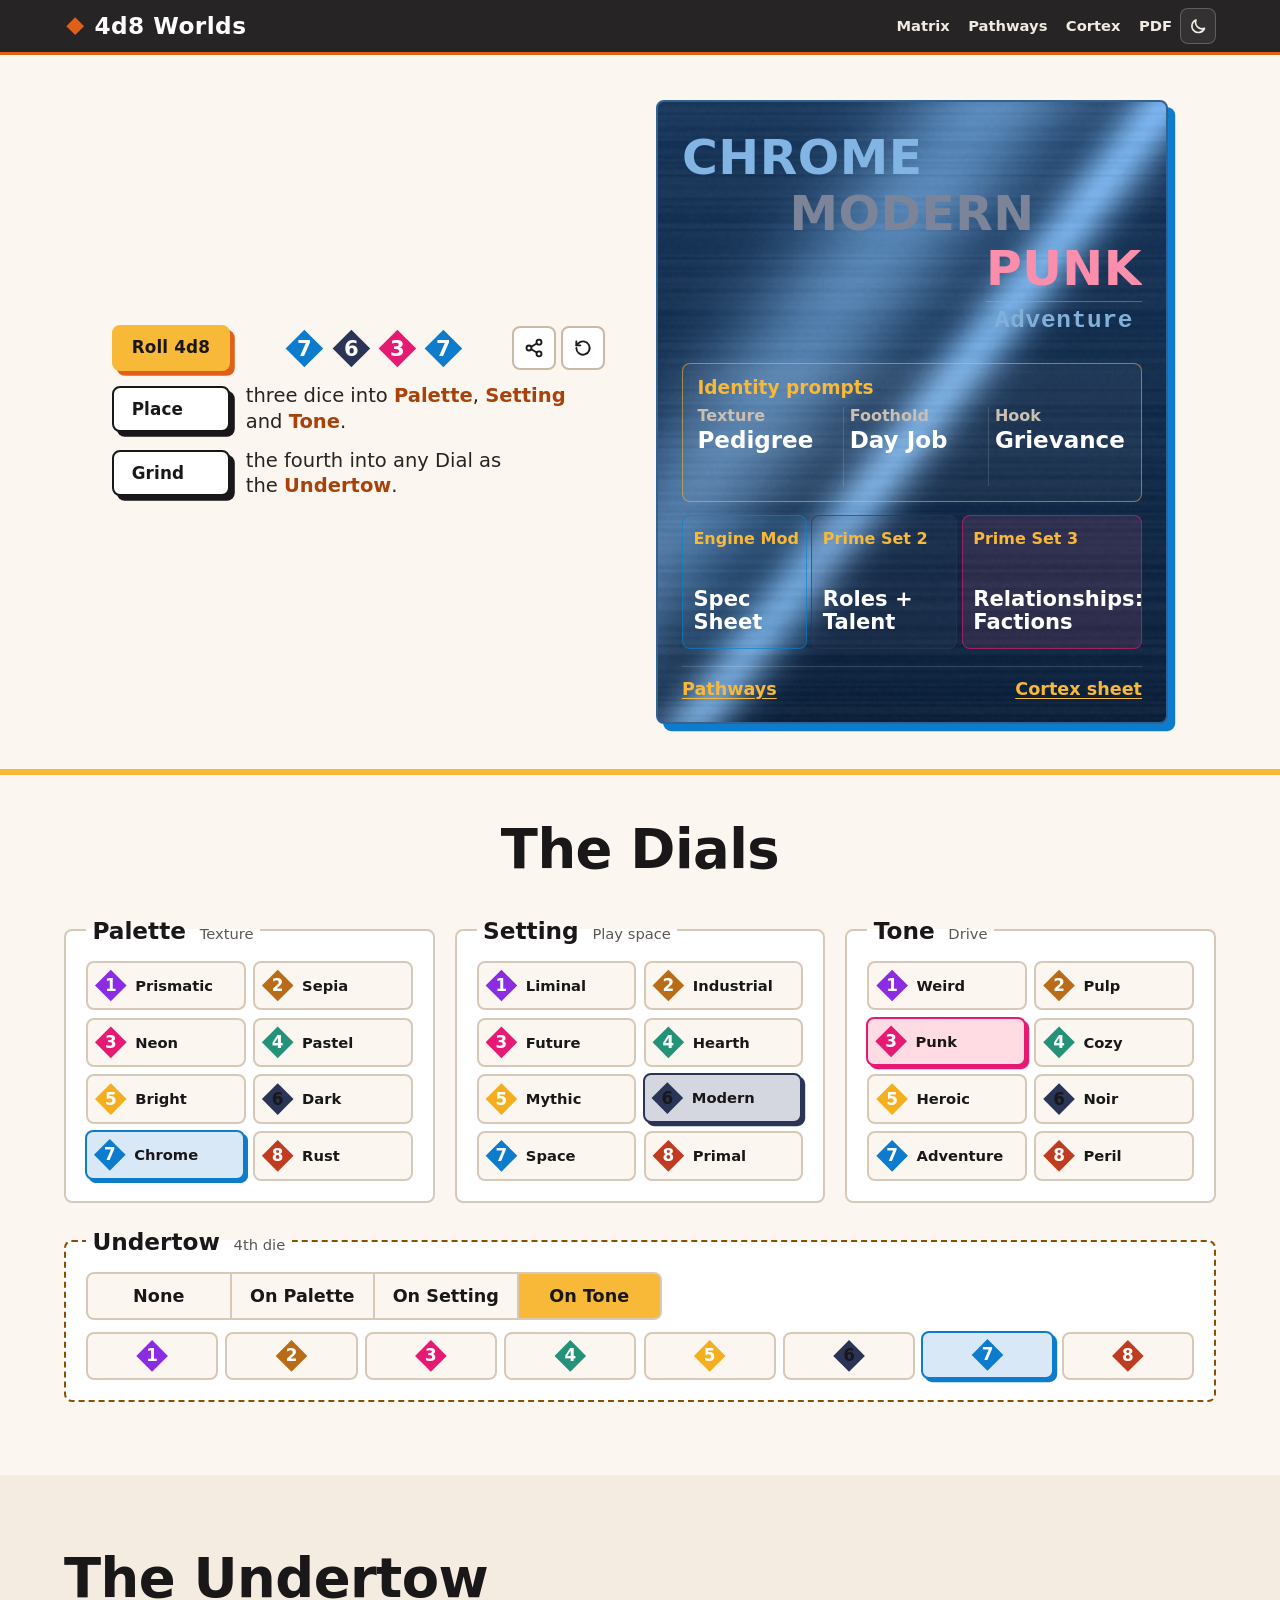
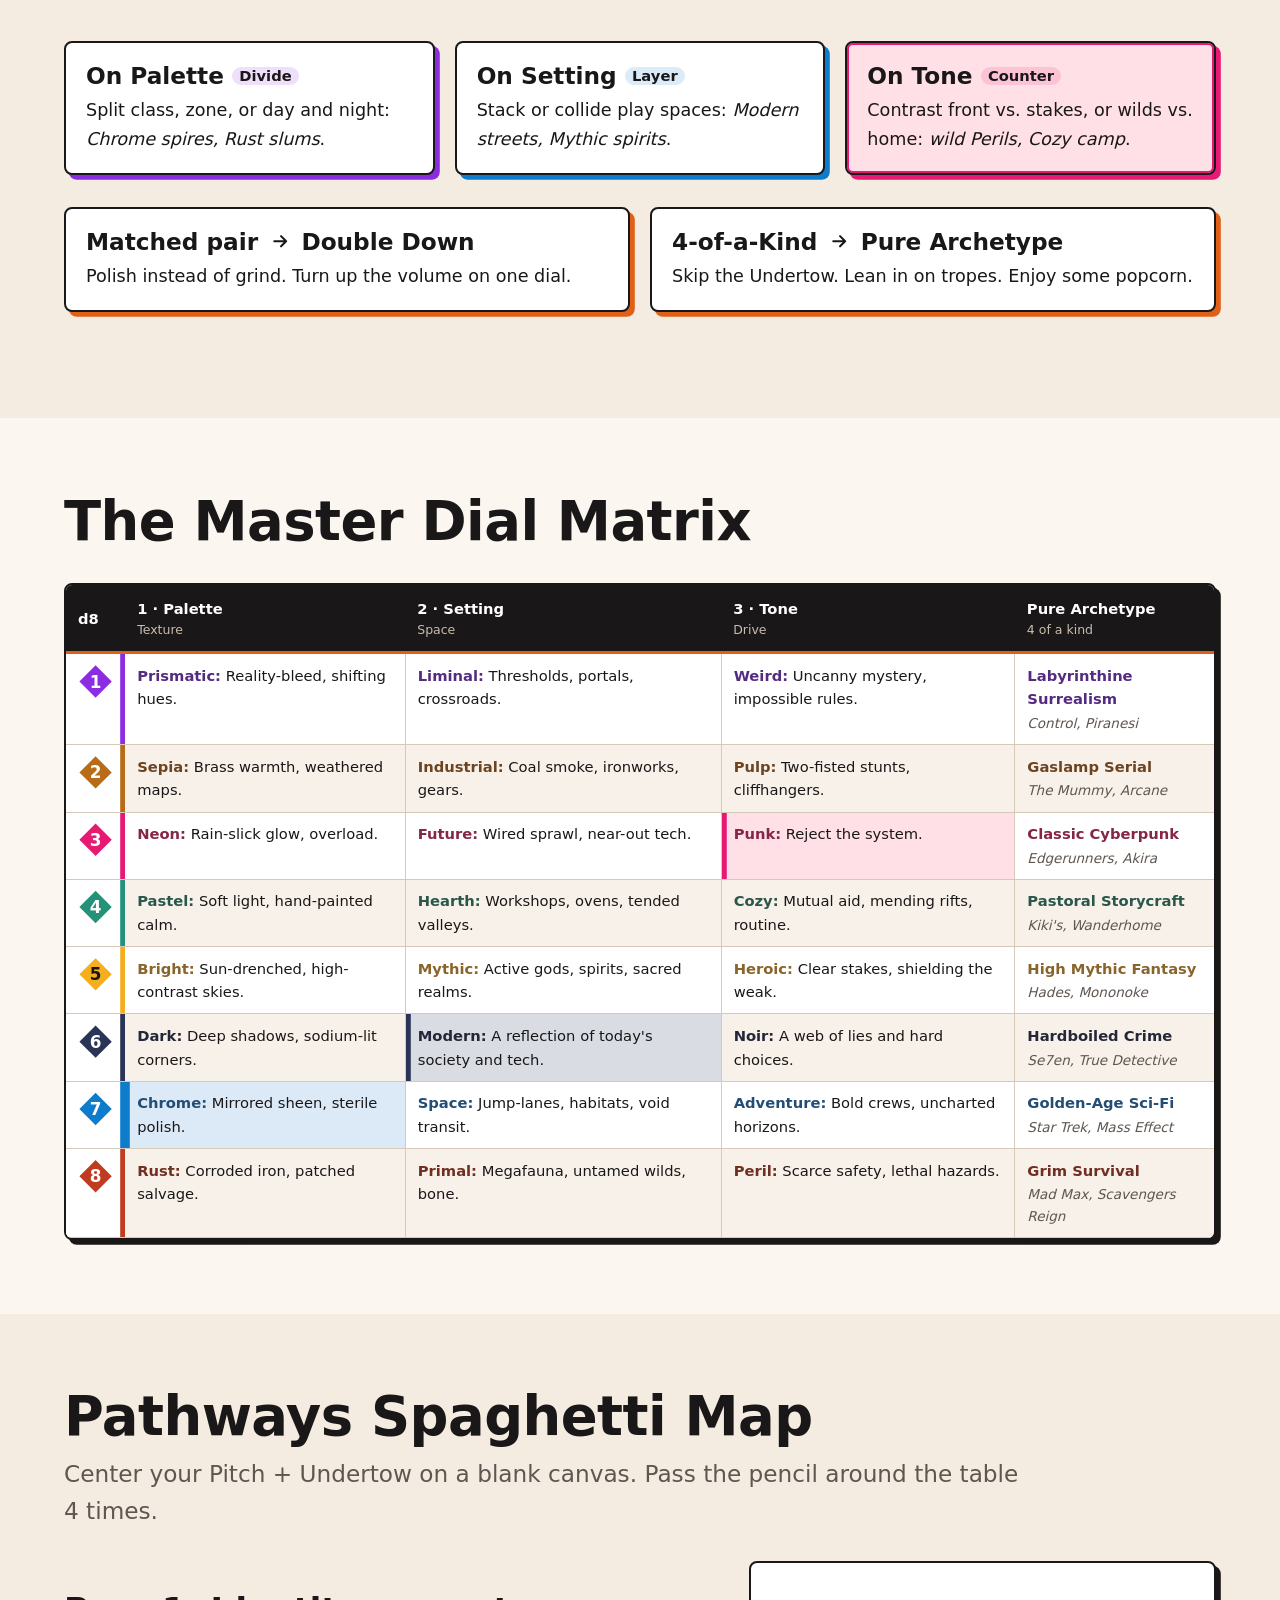
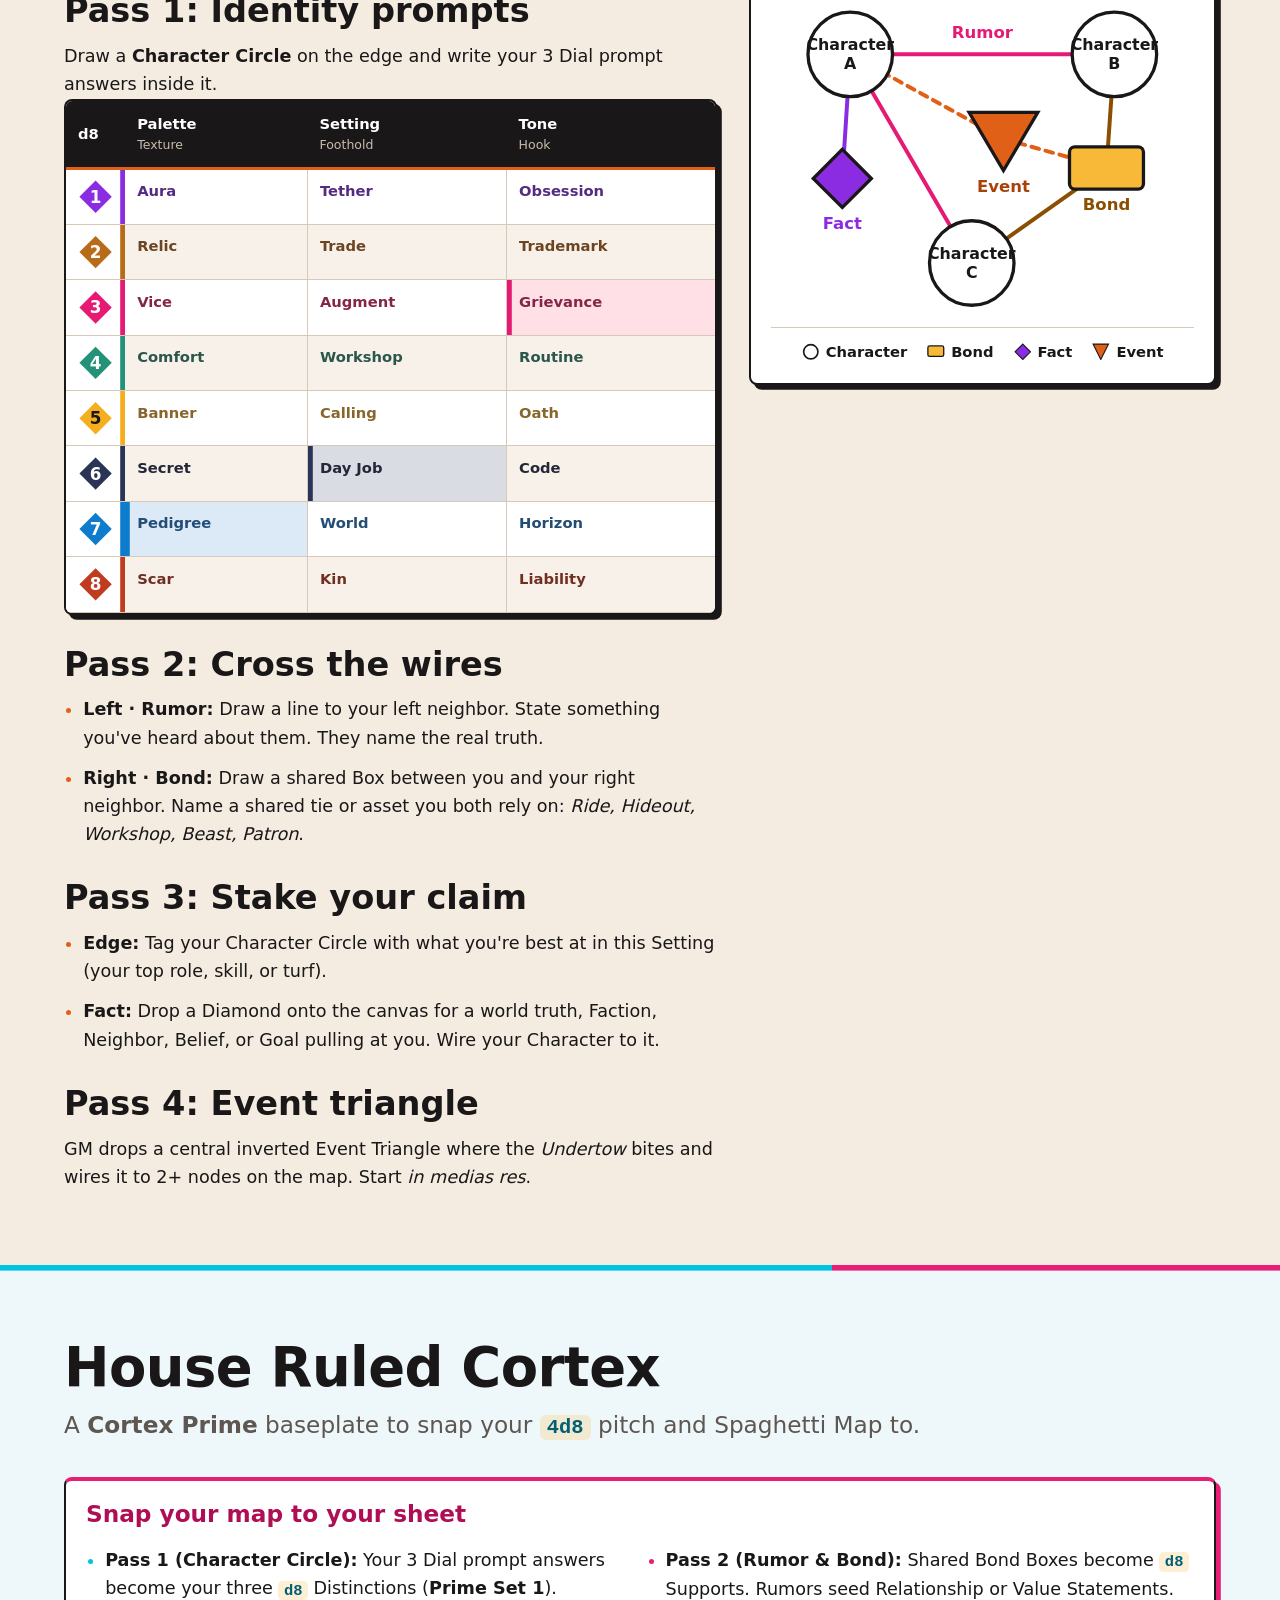
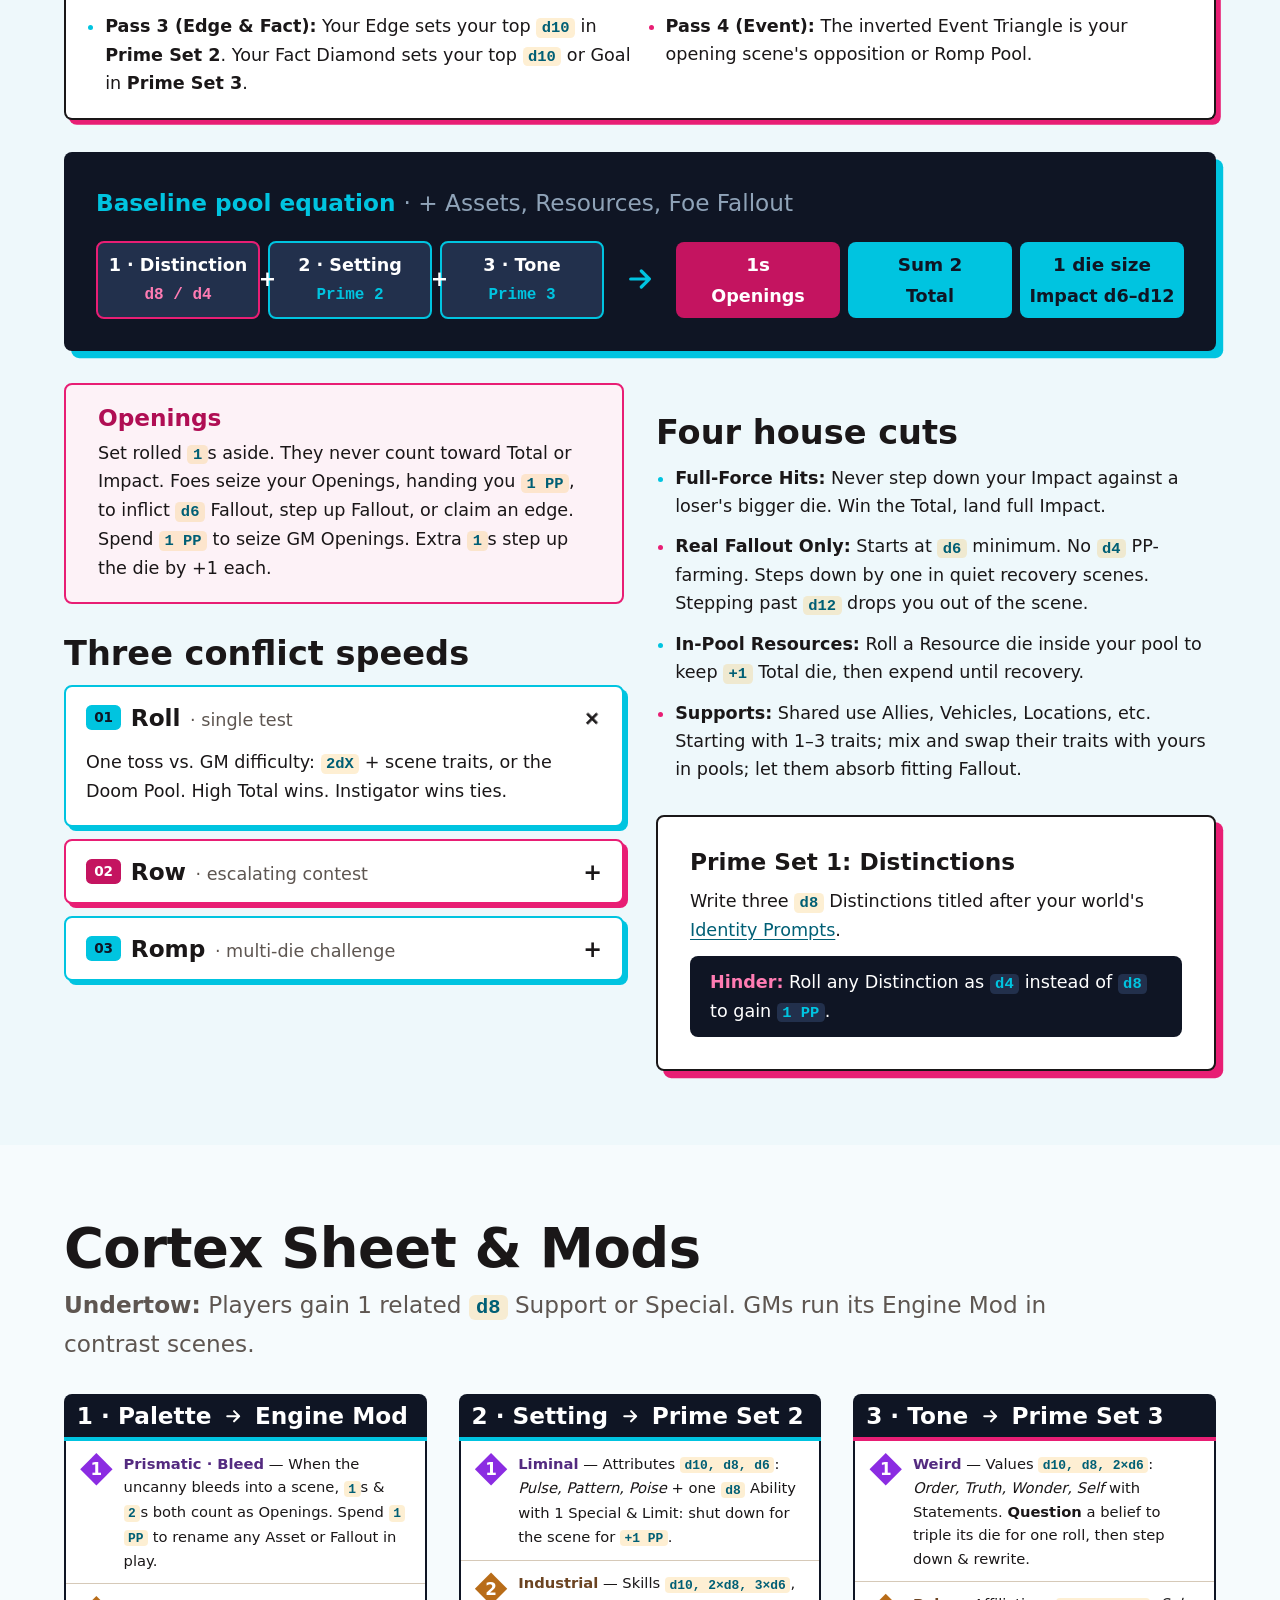
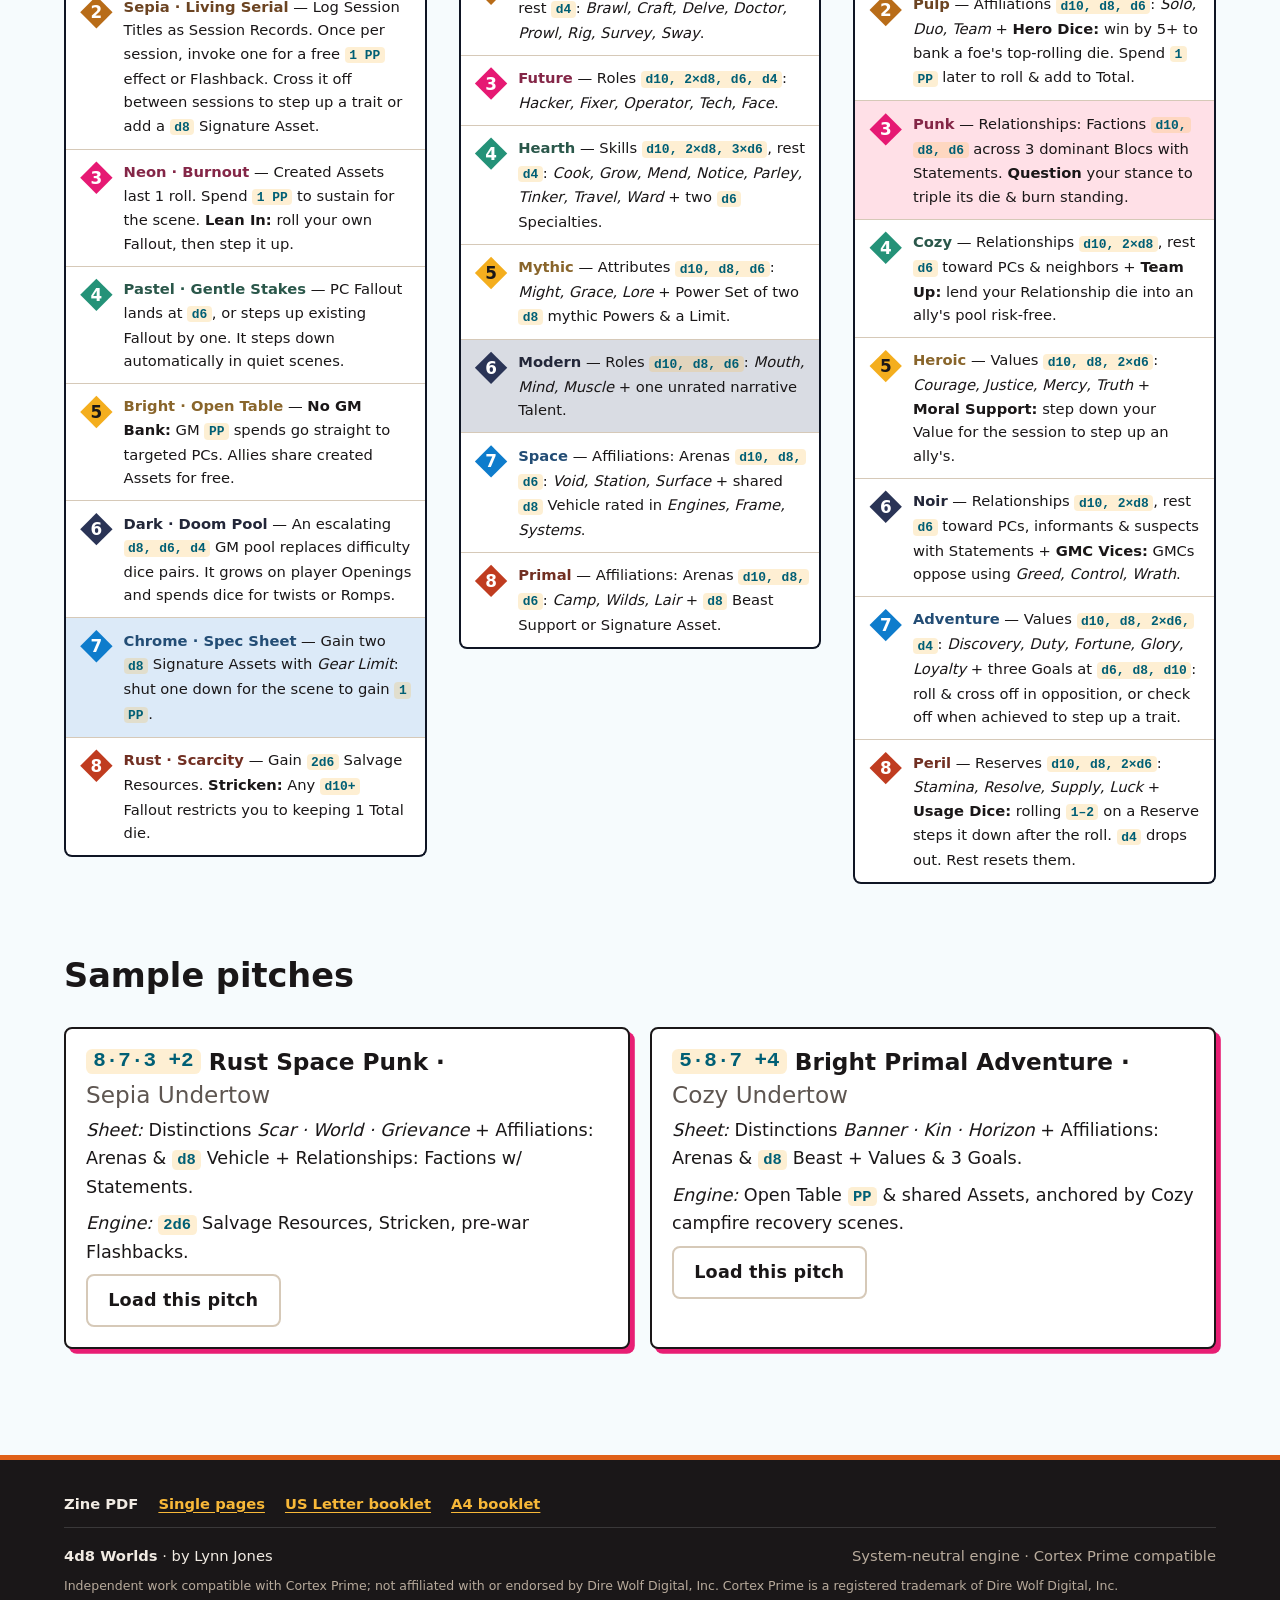
==== commit e7d90911: "PDF test flight" ====
--- a/site/index.html
+++ b/site/index.html
@@ -25,7 +25,7 @@
       }
     } catch {}
   </script>
-  <link rel="stylesheet" href="styles.css?v=6">
+  <link rel="stylesheet" href="styles.css?v=7">
   <script src="app.js?v=3" type="module"></script>
 </head>
 <body>
@@ -69,6 +69,7 @@
             <li><a href="#matrix">Matrix</a></li>
             <li><a href="#session-zero">Pathways</a></li>
             <li><a href="#cortex">Cortex</a></li>
+            <li><a href="#pdf">PDF</a></li>
           </ul>
         </nav>
         <button type="button" class="theme-toggle" id="theme-toggle" data-requires-js hidden aria-label="Toggle color theme" title="Toggle color theme">
@@ -474,8 +475,18 @@
       <div class="wrap">
         <header class="section-head">
           <h2 id="cortex-title">House Ruled Cortex</h2>
-          <p class="section-head__lede">A <strong>Cortex Prime</strong> baseplate to snap your <code>4d8</code> pitch to.</p>
+          <p class="section-head__lede">A <strong>Cortex Prime</strong> baseplate to snap your <code>4d8</code> pitch and Spaghetti Map to.</p>
         </header>
+
+        <article class="card handoff">
+          <h3>Snap your map to your sheet</h3>
+          <ul class="bullets bullets--cortex handoff__list">
+            <li><strong>Pass 1 (Character Circle):</strong> Your 3 Dial prompt answers become your three <code>d8</code> Distinctions (<strong>Prime Set 1</strong>).</li>
+            <li><strong>Pass 2 (Rumor &amp; Bond):</strong> Shared Bond Boxes become <code>d8</code> Supports. Rumors seed Relationship or Value Statements.</li>
+            <li><strong>Pass 3 (Edge &amp; Fact):</strong> Your Edge sets your top <code>d10</code> in <strong>Prime Set 2</strong>. Your Fact Diamond sets your top <code>d10</code> or Goal in <strong>Prime Set 3</strong>.</li>
+            <li><strong>Pass 4 (Event):</strong> The inverted Event Triangle is your opening scene's opposition or Romp Pool.</li>
+          </ul>
+        </article>
 
         <figure class="equation">
           <figcaption>Baseline pool equation <span class="muted">· + Assets, Resources, Foe Fallout</span></figcaption>
@@ -603,8 +614,14 @@
     </section>
   </main>
 
-  <footer class="site-footer">
+  <footer class="site-footer" id="pdf">
     <div class="wrap site-footer__inner">
+      <p class="site-footer__downloads">
+        <strong>Zine PDF</strong>
+        <a href="pdf/4d8-Worlds-Zine-SinglePages.pdf" download>Single pages</a>
+        <a href="pdf/4d8-Worlds-Zine-USLetter-Booklet.pdf" download>US Letter booklet</a>
+        <a href="pdf/4d8-Worlds-Zine-A4-Booklet.pdf" download>A4 booklet</a>
+      </p>
       <p><strong>4d8 Worlds</strong> · by Lynn Jones</p>
       <p class="muted">System-neutral engine · Cortex Prime compatible</p>
       <p class="muted site-footer__legal">Independent work compatible with Cortex Prime; not affiliated with or endorsed by Dire Wolf Digital, Inc. Cortex Prime is a registered trademark of Dire Wolf Digital, Inc.</p>
--- a/site/styles.css
+++ b/site/styles.css
@@ -623,100 +623,61 @@
     --card-strike-cut: #f2e8d7;
   }
 
-  /* 1 · Prismatic — refracted diagonal prism band, reality-bleed edge */
+  /* 1 · Prismatic — refracted diagonal prism spectrum (1:1 zine texture parity) */
   :root:has(#p1:checked) .pitch-card {
-    --grain-opacity: 0.06;
-    background:
-      linear-gradient(126deg,
-        transparent 14%,
-        rgba(124, 58, 237, 0.20) 30%,
-        rgba(0, 194, 217, 0.14) 46%,
-        rgba(233, 30, 118, 0.16) 62%,
-        rgba(236, 173, 35, 0.10) 76%,
-        transparent 90%),
-      linear-gradient(180deg, #171221 0%, #120f1a 100%);
-  }
-
-  /* 2 · Sepia — true weathered parchment (warm aged vellum + paper tooth + darkened edges) */
+    --grain-opacity: 0;
+    background: url("textures/p1_prismatic.png") center / cover no-repeat, #150f22;
+  }
+
+  /* 2 · Sepia — true weathered parchment (1:1 zine texture parity) */
   :root:has(#p2:checked) .pitch-card {
     --grain-opacity: 0;
     --card-accent: #7a4408;
     --card-strike-cut: #dfd0b4;
     border-color: #8c5a20;
-    background-color: #dfd0b4;
-    background-image:
-      url("data:image/svg+xml,%3Csvg viewBox='0 0 200 200' xmlns='http://www.w3.org/2000/svg'%3E%3Cfilter id='p'%3E%3CfeTurbulence type='fractalNoise' baseFrequency='0.78' numOctaves='4' stitchTiles='stitch'/%3E%3C/filter%3E%3Crect width='100%25' height='100%25' filter='url(%23p)' opacity='0.22'/%3E%3C/svg%3E"),
-      radial-gradient(ellipse at 20% 22%, rgba(255, 248, 232, 0.65) 0%, transparent 55%),
-      radial-gradient(ellipse at 82% 78%, rgba(138, 94, 42, 0.28) 0%, transparent 58%),
-      linear-gradient(142deg, #eadcc2 0%, #dbc5a0 54%, #cbb084 100%);
-    background-blend-mode: multiply, soft-light, multiply, normal;
-    box-shadow: inset 0 0 36px rgba(82, 50, 14, 0.34), 0.45rem 0.45rem 0 var(--pitch-p);
-  }
-
-  /* 3 · Neon — the one backlit Palette: rain-slick glow & saturated electric bloom */
+    background: url("textures/p2_sepia.png") center / cover no-repeat, #dfd0b4;
+    box-shadow: inset 0 0 32px rgba(82, 50, 14, 0.28), 0.45rem 0.45rem 0 var(--pitch-p);
+  }
+
+  /* 3 · Neon — rain-slick electric magenta/cyan glow (1:1 zine texture parity) */
   :root:has(#p3:checked) .pitch-card {
-    --grain-opacity: 0.05;
-    background:
-      radial-gradient(24rem 14rem at 12% 8%, color-mix(in oklab, var(--pitch-p) 38%, transparent), transparent 70%),
-      radial-gradient(22rem 14rem at 92% 88%, color-mix(in oklab, var(--pitch-s) 28%, transparent), transparent 72%),
-      repeating-linear-gradient(180deg, rgba(255, 255, 255, 0.02) 0 1px, transparent 1px 4px),
-      #0f0b14;
-  }
-
-  /* 4 · Pastel — unmistakably soft mint-sage matte gouache on cotton paper */
+    --grain-opacity: 0;
+    background: url("textures/p3_neon.png") center / cover no-repeat, #0f0b14;
+  }
+
+  /* 4 · Pastel — soft mint-sage matte cotton paper (1:1 zine texture parity) */
   :root:has(#p4:checked) .pitch-card {
     --grain-opacity: 0;
     --card-accent: #16614f;
     --card-strike-cut: #dcf0e6;
     border-color: #2f8c74;
-    background-color: #dcf0e6;
-    background-image:
-      url("data:image/svg+xml,%3Csvg viewBox='0 0 200 200' xmlns='http://www.w3.org/2000/svg'%3E%3Cfilter id='g'%3E%3CfeTurbulence type='fractalNoise' baseFrequency='0.92' numOctaves='3' stitchTiles='stitch'/%3E%3C/filter%3E%3Crect width='100%25' height='100%25' filter='url(%23g)' opacity='0.14'/%3E%3C/svg%3E"),
-      radial-gradient(ellipse at 18% 18%, rgba(118, 214, 184, 0.46) 0%, transparent 58%),
-      radial-gradient(ellipse at 85% 82%, rgba(232, 224, 212, 0.40) 0%, transparent 56%),
-      linear-gradient(145deg, #d6efe3 0%, #e4f4ec 52%, #d8ede4 100%);
-    background-blend-mode: multiply, normal, normal, normal;
-    box-shadow: inset 0 0 24px rgba(32, 96, 78, 0.14), 0.45rem 0.45rem 0 var(--pitch-p);
-  }
-
-  /* 5 · Bright — sun-drenched, high-contrast crisp ivory stock with clean sunlight cut */
+    background: url("textures/p4_pastel.png") center / cover no-repeat, #dcf0e6;
+    box-shadow: inset 0 0 22px rgba(32, 96, 78, 0.12), 0.45rem 0.45rem 0 var(--pitch-p);
+  }
+
+  /* 5 · Bright — sun-drenched crisp ivory with golden cut (1:1 zine texture parity) */
   :root:has(#p5:checked) .pitch-card {
-    --grain-opacity: 0.035;
-    --grain-blend: multiply;
+    --grain-opacity: 0;
     --card-accent: #915200;
     --card-strike-cut: #fffcf4;
     border-color: #d4900a;
-    background:
-      linear-gradient(122deg,
-        rgba(248, 184, 56, 0.22) 0 33%,
-        rgba(248, 184, 56, 0.07) 33% 36%,
-        transparent 36% 100%),
-      linear-gradient(180deg, #fffdf6 0%, #f6eedc 100%);
+    background: url("textures/p5_bright.png") center / cover no-repeat, #fffdf6;
     box-shadow: 0.45rem 0.45rem 0 var(--pitch-p);
   }
 
-  /* 6 · Dark — clean deep midnight indigo-slate matte vignette (zero brown corner) */
+  /* 6 · Dark — clean deep midnight indigo-slate vignette (1:1 zine texture parity) */
   :root:has(#p6:checked) .pitch-card {
-    --grain-opacity: 0.11;
-    background:
-      radial-gradient(115% 95% at 50% 42%, #181e30 0%, #0a0c14 78%, #07080d 100%);
-  }
-
-  /* 7 · Chrome — bluer brushed metallic cobalt-steel with sharp mirrored specular band */
+    --grain-opacity: 0;
+    background: url("textures/p6_dark.png") center / cover no-repeat, #0a0c14;
+  }
+
+  /* 7 · Chrome — brushed metallic cobalt-blue steel (1:1 zine texture parity) */
   :root:has(#p7:checked) .pitch-card {
-    --grain-opacity: 0.04;
-    background:
-      linear-gradient(118deg,
-        transparent 0 36%,
-        rgba(170, 220, 255, 0.12) 36% 42%,
-        rgba(235, 248, 255, 0.18) 42% 45%,
-        rgba(130, 198, 248, 0.08) 45% 53%,
-        transparent 53% 100%),
-      repeating-linear-gradient(0deg, rgba(190, 228, 255, 0.03) 0 1px, transparent 1px 3px),
-      linear-gradient(165deg, #17304d 0%, #0e2036 100%);
-  }
-
-  /* 8 · Rust — matches the procedural pitted oxidized-iron texture from the zine 1:1 */
+    --grain-opacity: 0;
+    background: url("textures/p7_chrome.png") center / cover no-repeat, #142c48;
+  }
+
+  /* 8 · Rust — pitted oxidized iron-red (1:1 zine texture parity) */
   :root:has(#p8:checked) .pitch-card {
     --grain-opacity: 0;
     border-color: #8c3d20;
@@ -1217,6 +1178,24 @@
   .knot-figure figcaption span:nth-child(3) polygon { fill: var(--d1); stroke: var(--ink); }
   .knot-figure figcaption span:nth-child(4) polygon { fill: var(--vermilion); stroke: var(--ink); }
 
+  /* Cortex handoff bridge (matches Zine Page 9) */
+  .handoff {
+    margin-block-end: var(--space-l);
+    border-block-start: 4px solid var(--magenta);
+    box-shadow: var(--offset) var(--offset) 0 var(--magenta);
+  }
+  .handoff h3 {
+    margin-block-end: var(--space-s);
+    color: var(--magenta-ink);
+  }
+  .handoff__list {
+    display: grid;
+    gap: 0.55rem var(--space-l);
+  }
+  @media (width >= 52rem) {
+    .handoff__list { grid-template-columns: repeat(2, minmax(0, 1fr)); }
+  }
+
   /* Cortex equation */
   .equation {
     display: grid;
@@ -1374,6 +1353,18 @@
     --muted: #b8ab9c;
   }
   .site-footer__inner { display: flex; flex-wrap: wrap; justify-content: space-between; gap: var(--space-xs) var(--space-l); font-size: var(--step--1); }
+  .site-footer__downloads {
+    flex-basis: 100%;
+    max-inline-size: none;
+    display: flex;
+    flex-wrap: wrap;
+    align-items: center;
+    gap: var(--space-xs) var(--space-m);
+    padding-block-end: var(--space-s);
+    margin-block-end: var(--space-xs);
+    border-block-end: 1px solid rgba(255, 255, 255, 0.14);
+  }
+  .site-footer__downloads a { color: var(--gold); font-weight: 600; }
   .site-footer__legal { flex-basis: 100%; max-inline-size: none; font-size: 0.85em; }
 }
 
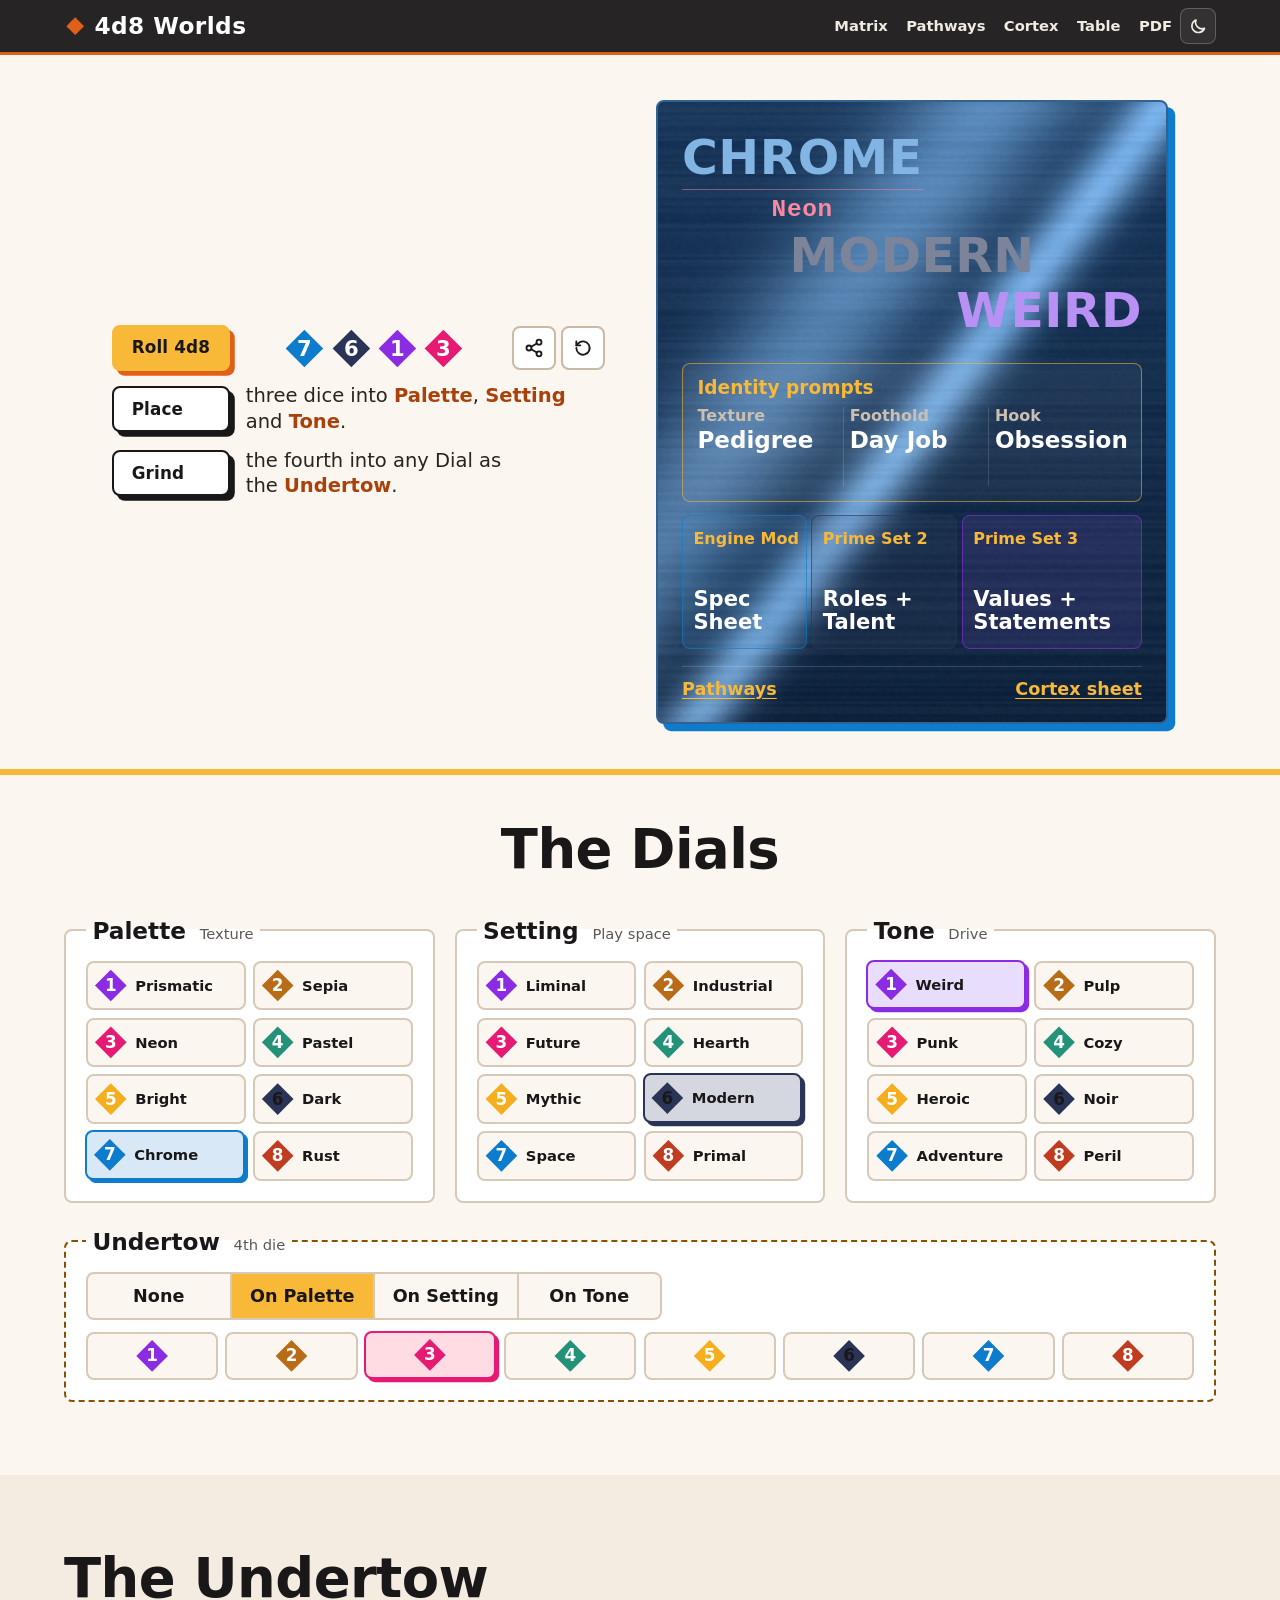
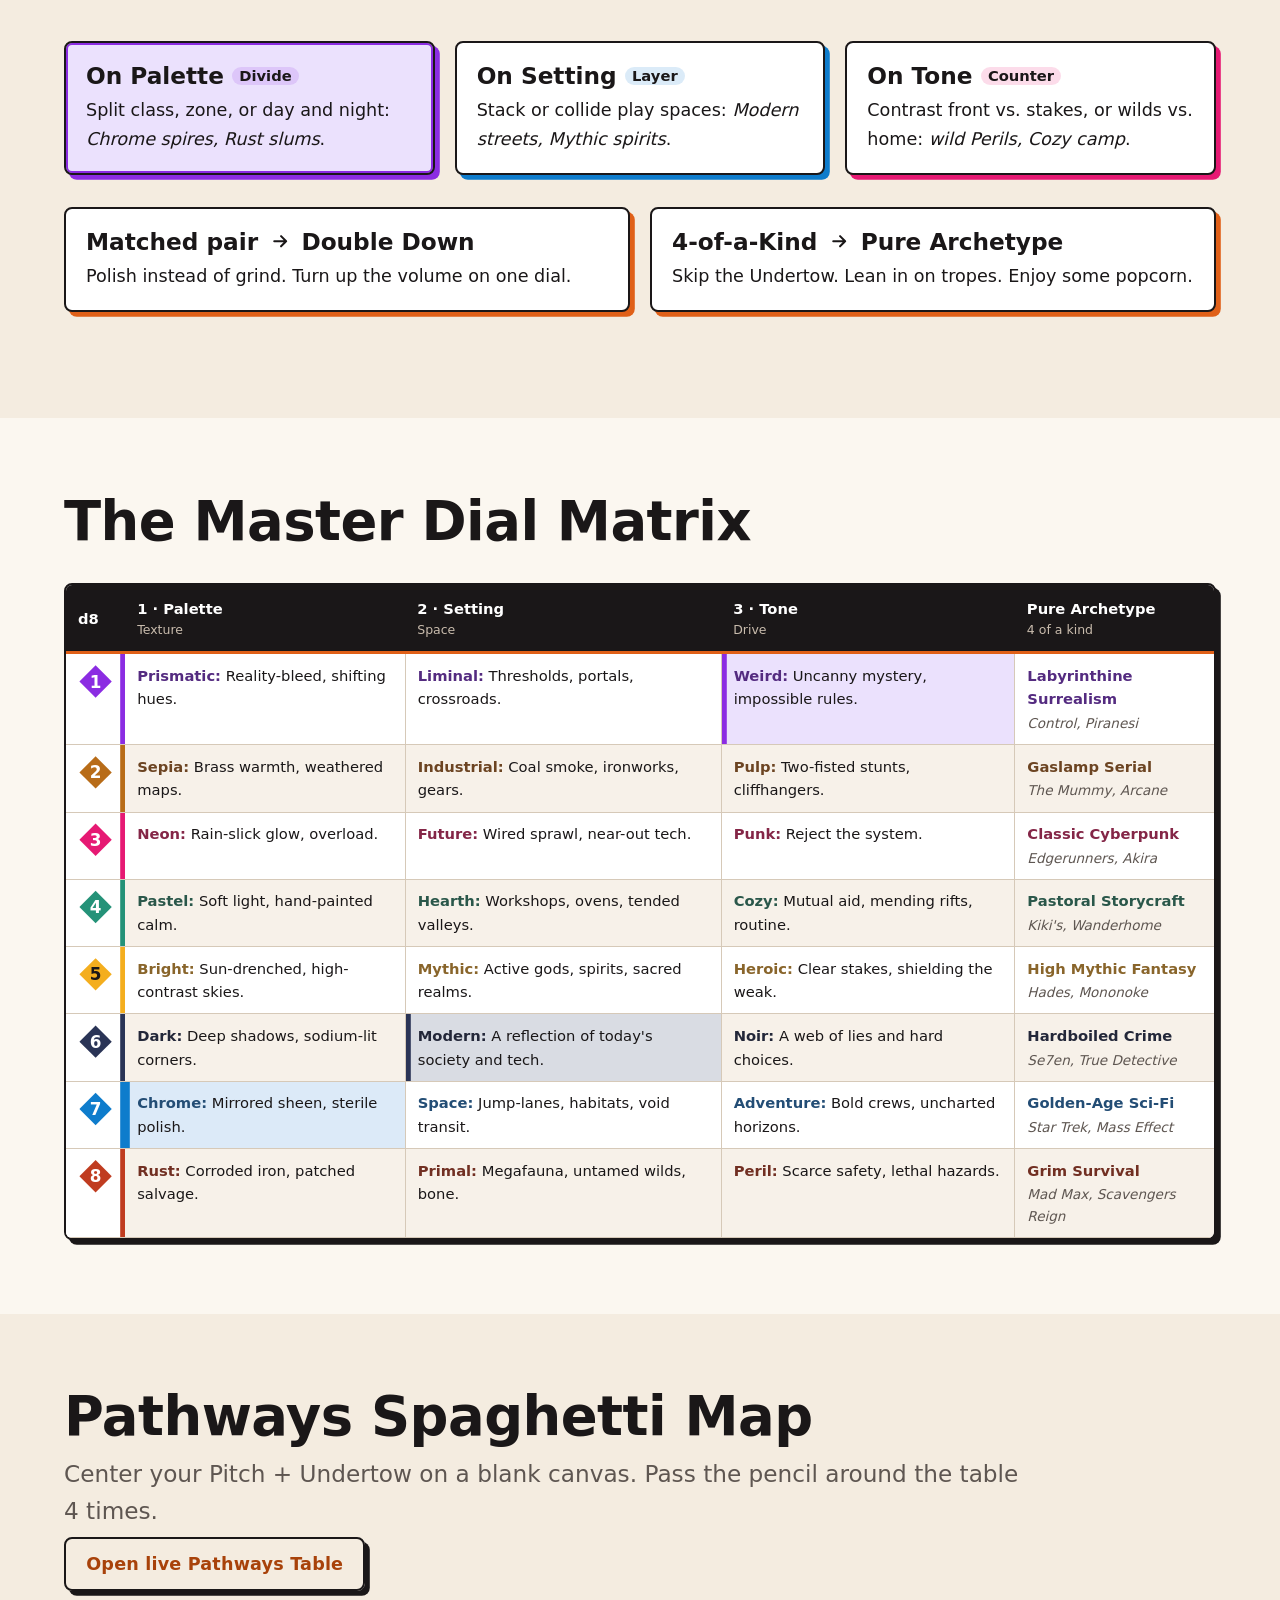
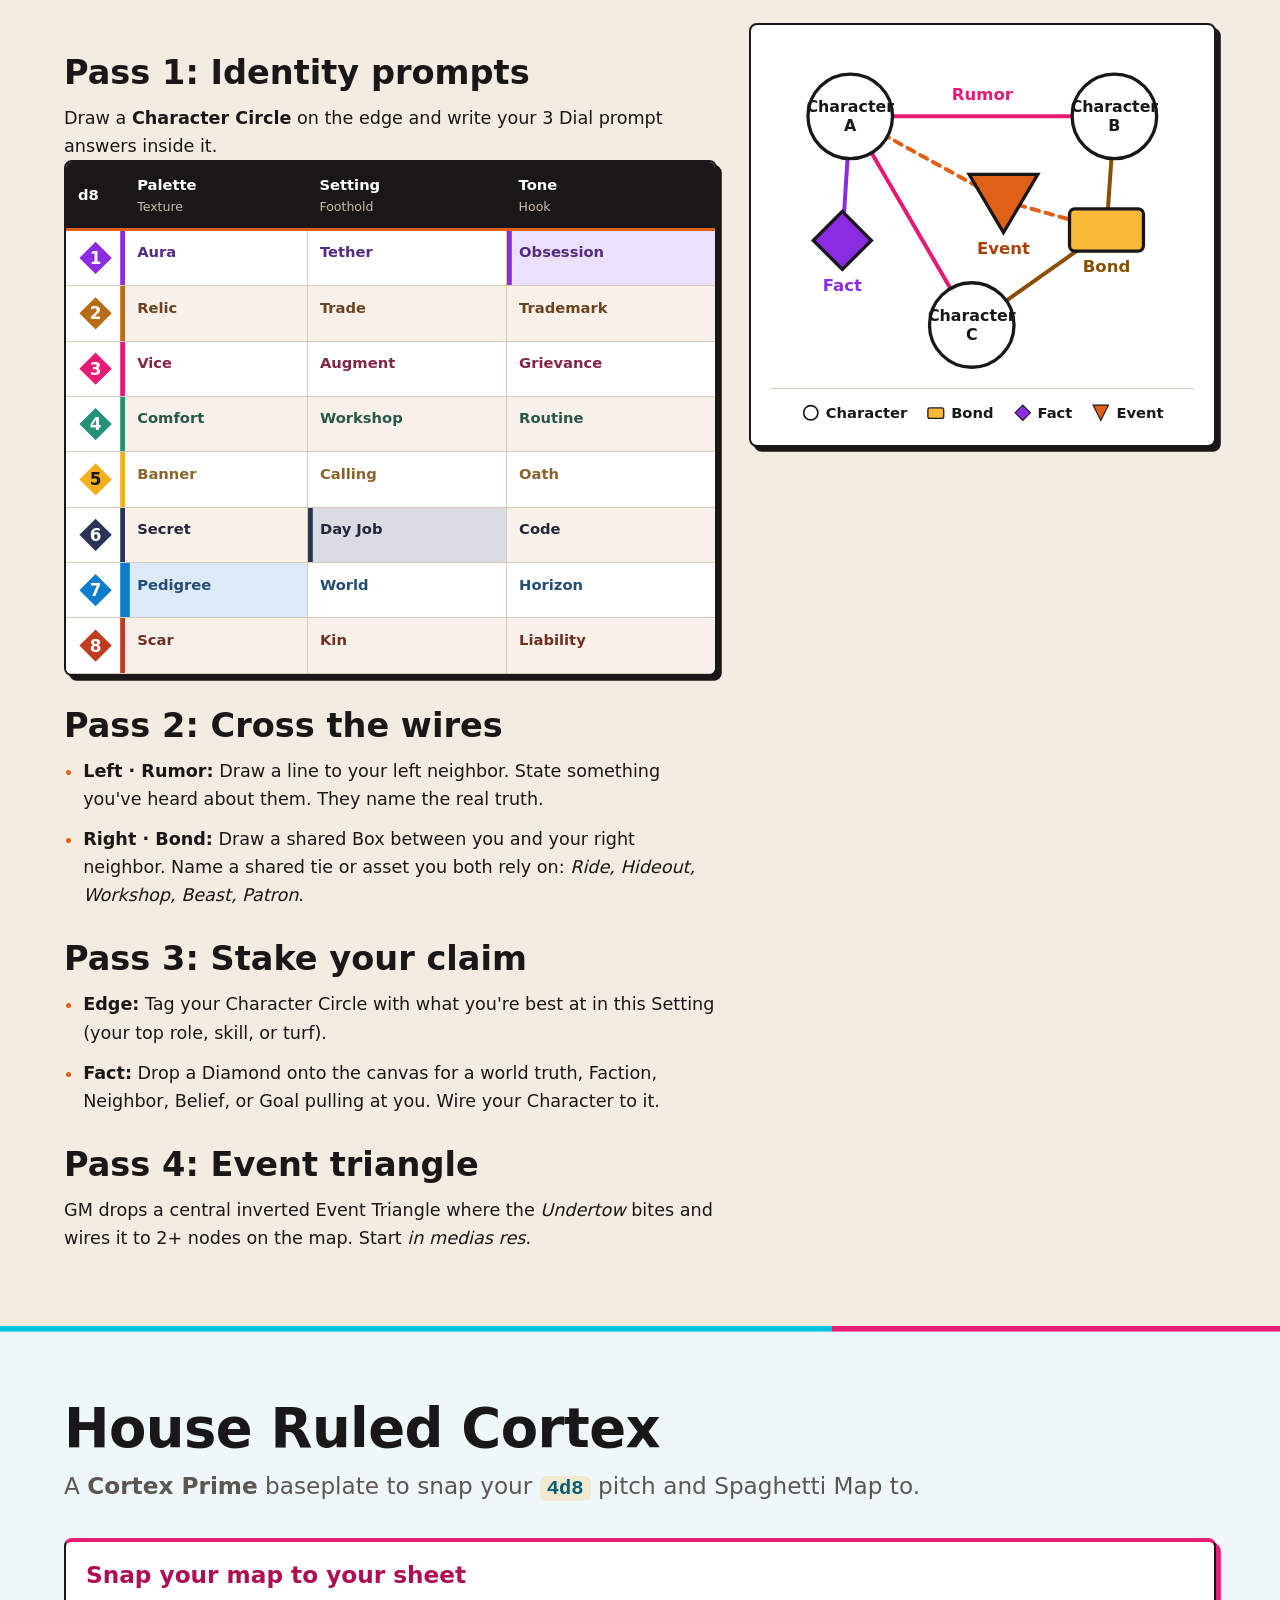
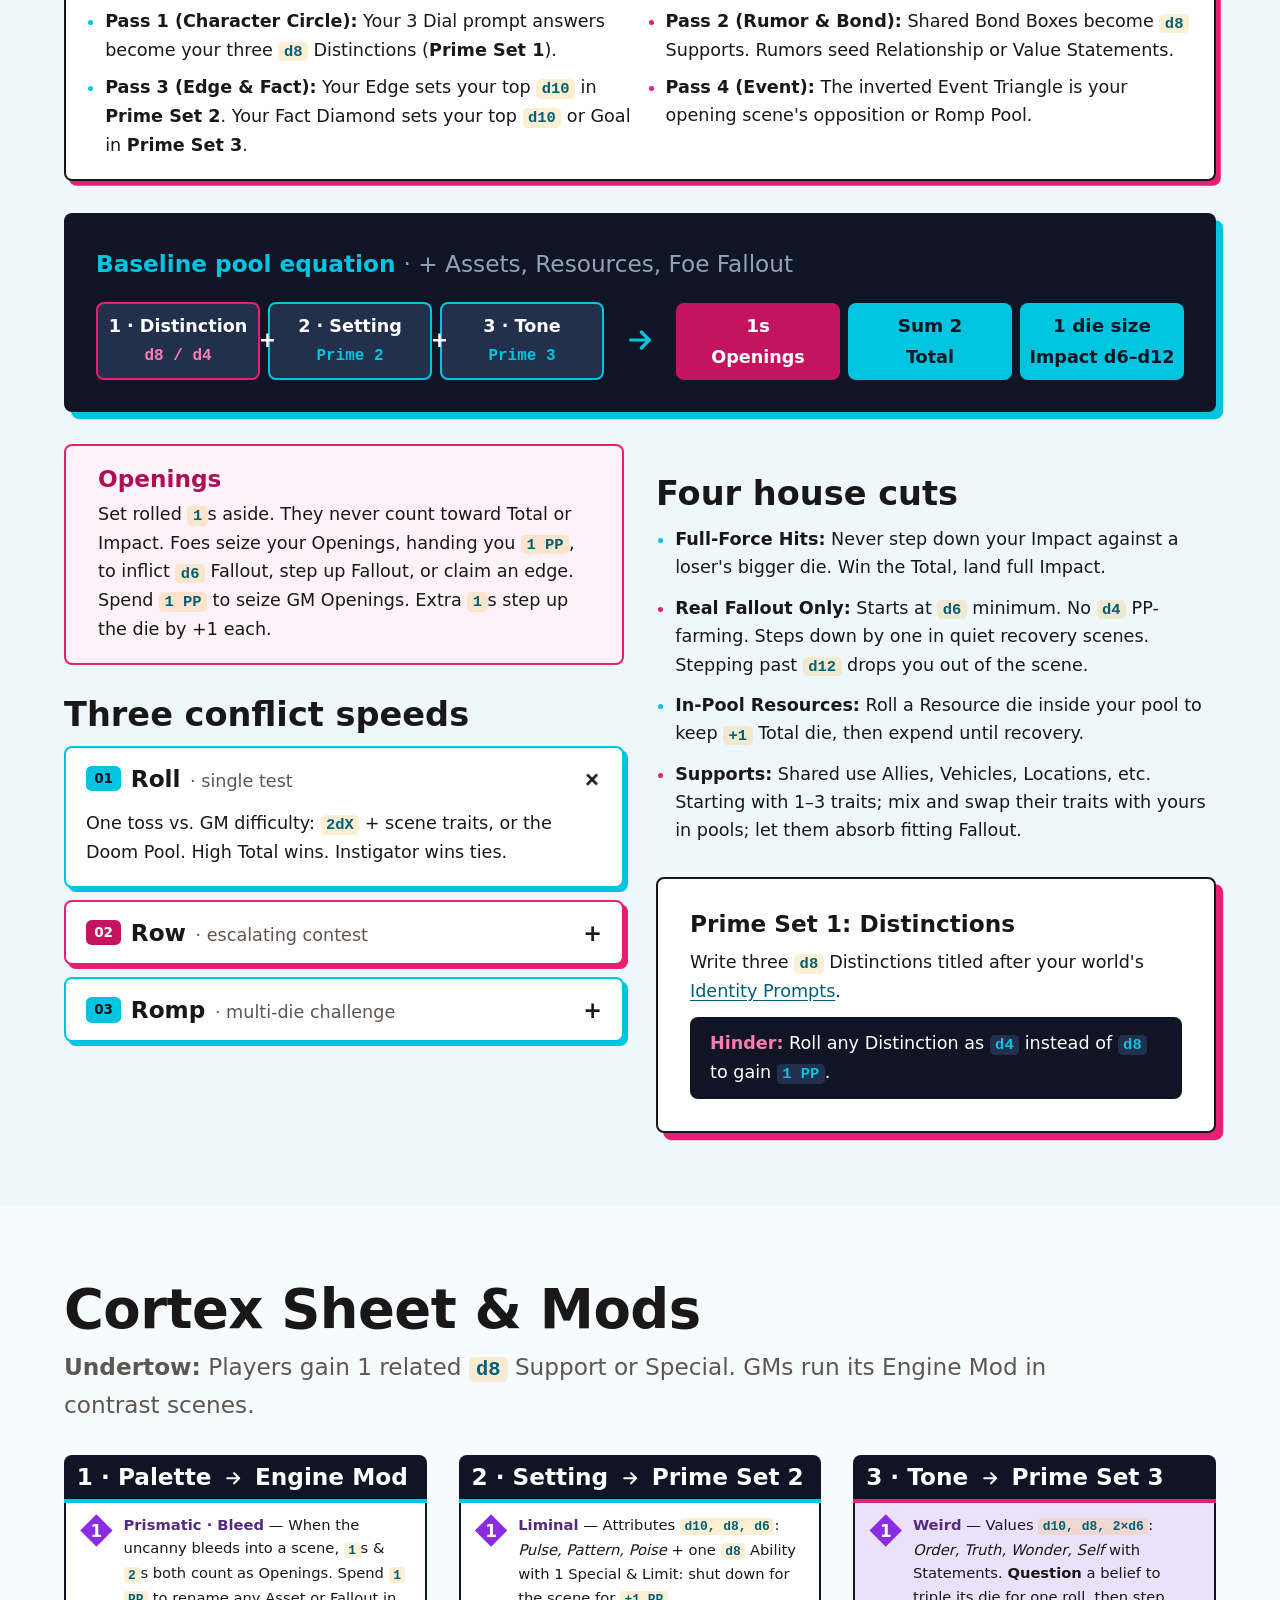
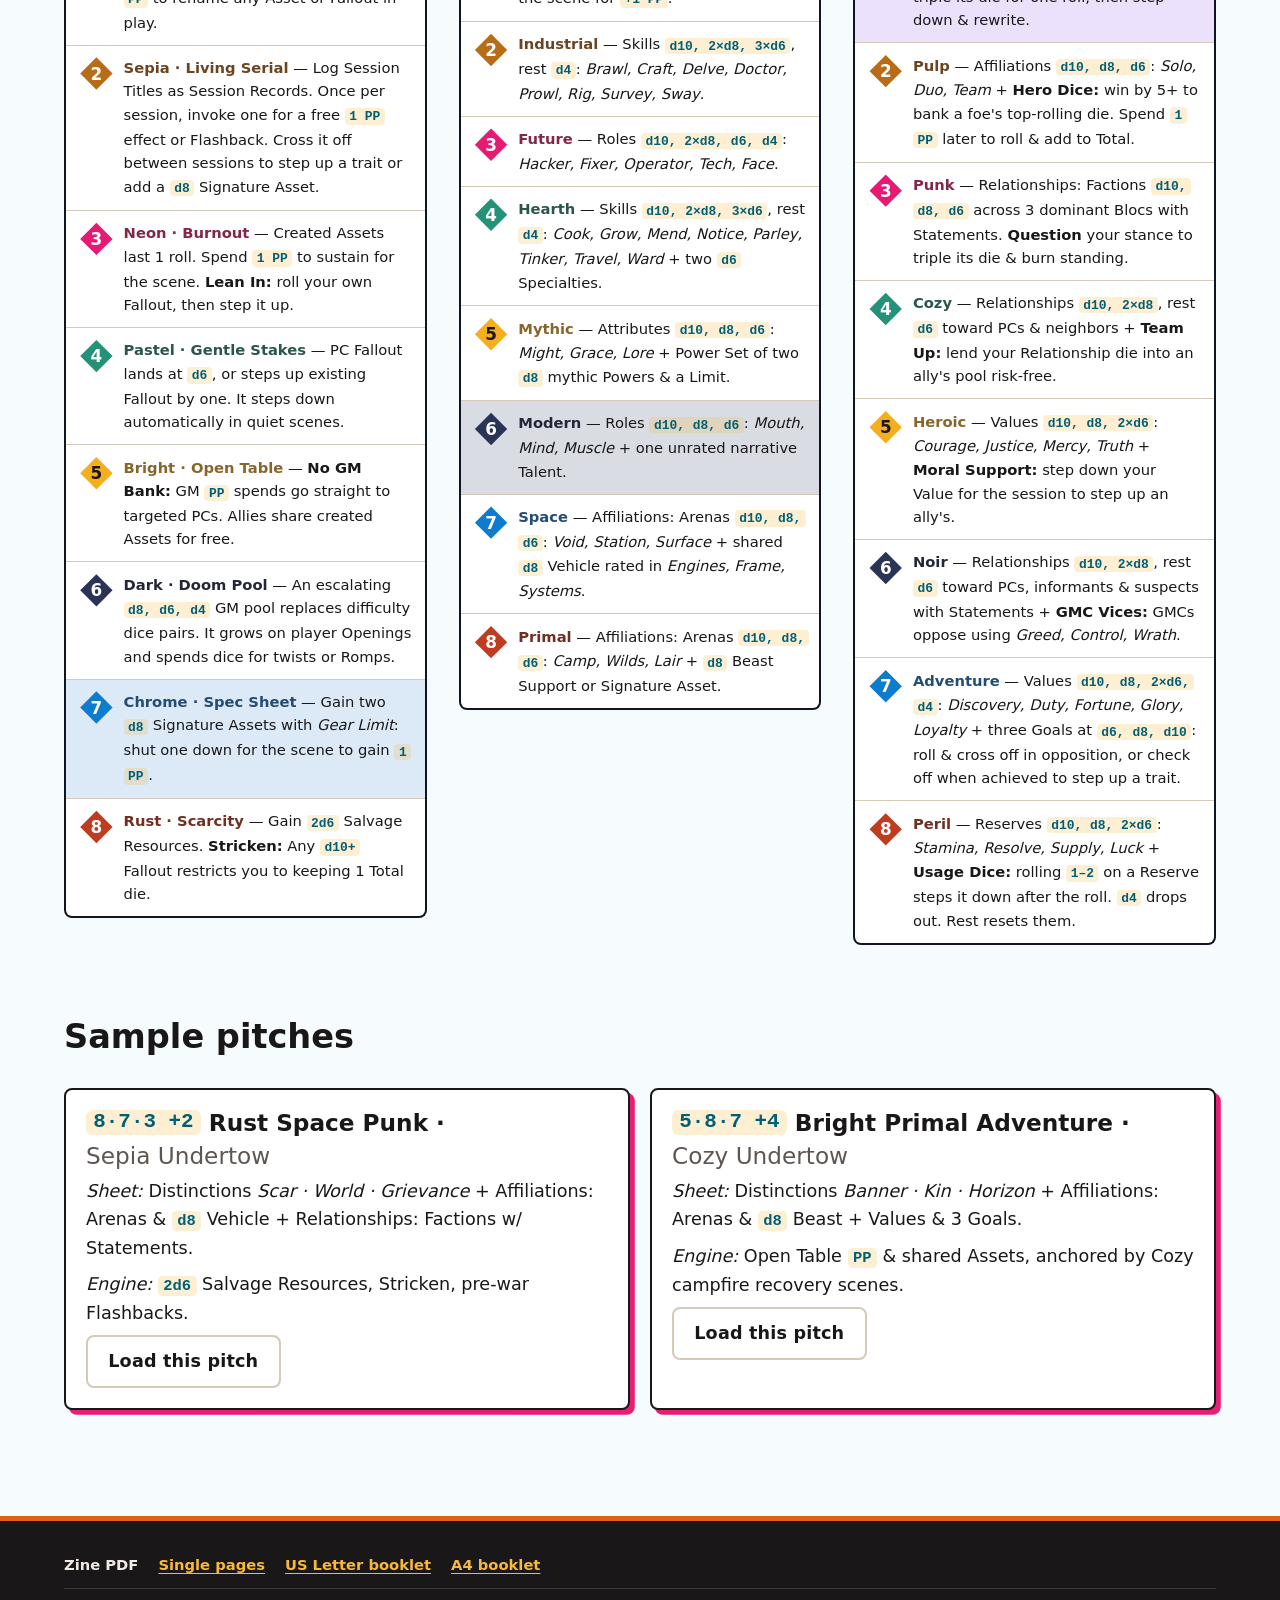
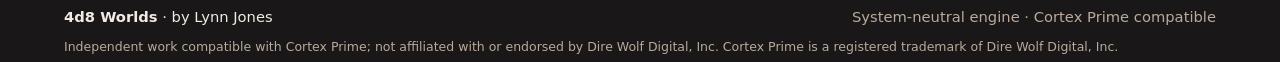
==== commit d42e7734: "neon showing off" ====
--- a/site/index.html
+++ b/site/index.html
@@ -26,7 +26,7 @@
     } catch {}
   </script>
   <link rel="stylesheet" href="styles.css?v=7">
-  <script src="app.js?v=3" type="module"></script>
+  <script src="app.js?v=4" type="module"></script>
 </head>
 <body>
   <svg class="sprite" aria-hidden="true" focusable="false">
@@ -69,6 +69,7 @@
             <li><a href="#matrix">Matrix</a></li>
             <li><a href="#session-zero">Pathways</a></li>
             <li><a href="#cortex">Cortex</a></li>
+            <li><a href="table.html" data-table-link>Table</a></li>
             <li><a href="#pdf">PDF</a></li>
           </ul>
         </nav>
@@ -352,6 +353,7 @@
         <header class="section-head">
           <h2 id="session-zero-title">Pathways Spaghetti Map</h2>
           <p class="section-head__lede">Center your Pitch + Undertow on a blank canvas. Pass the pencil around the table 4 times.</p>
+          <p><a class="button button--accent" href="table.html" data-table-link>Open live Pathways Table</a></p>
         </header>
 
         <div class="knot-grid">
